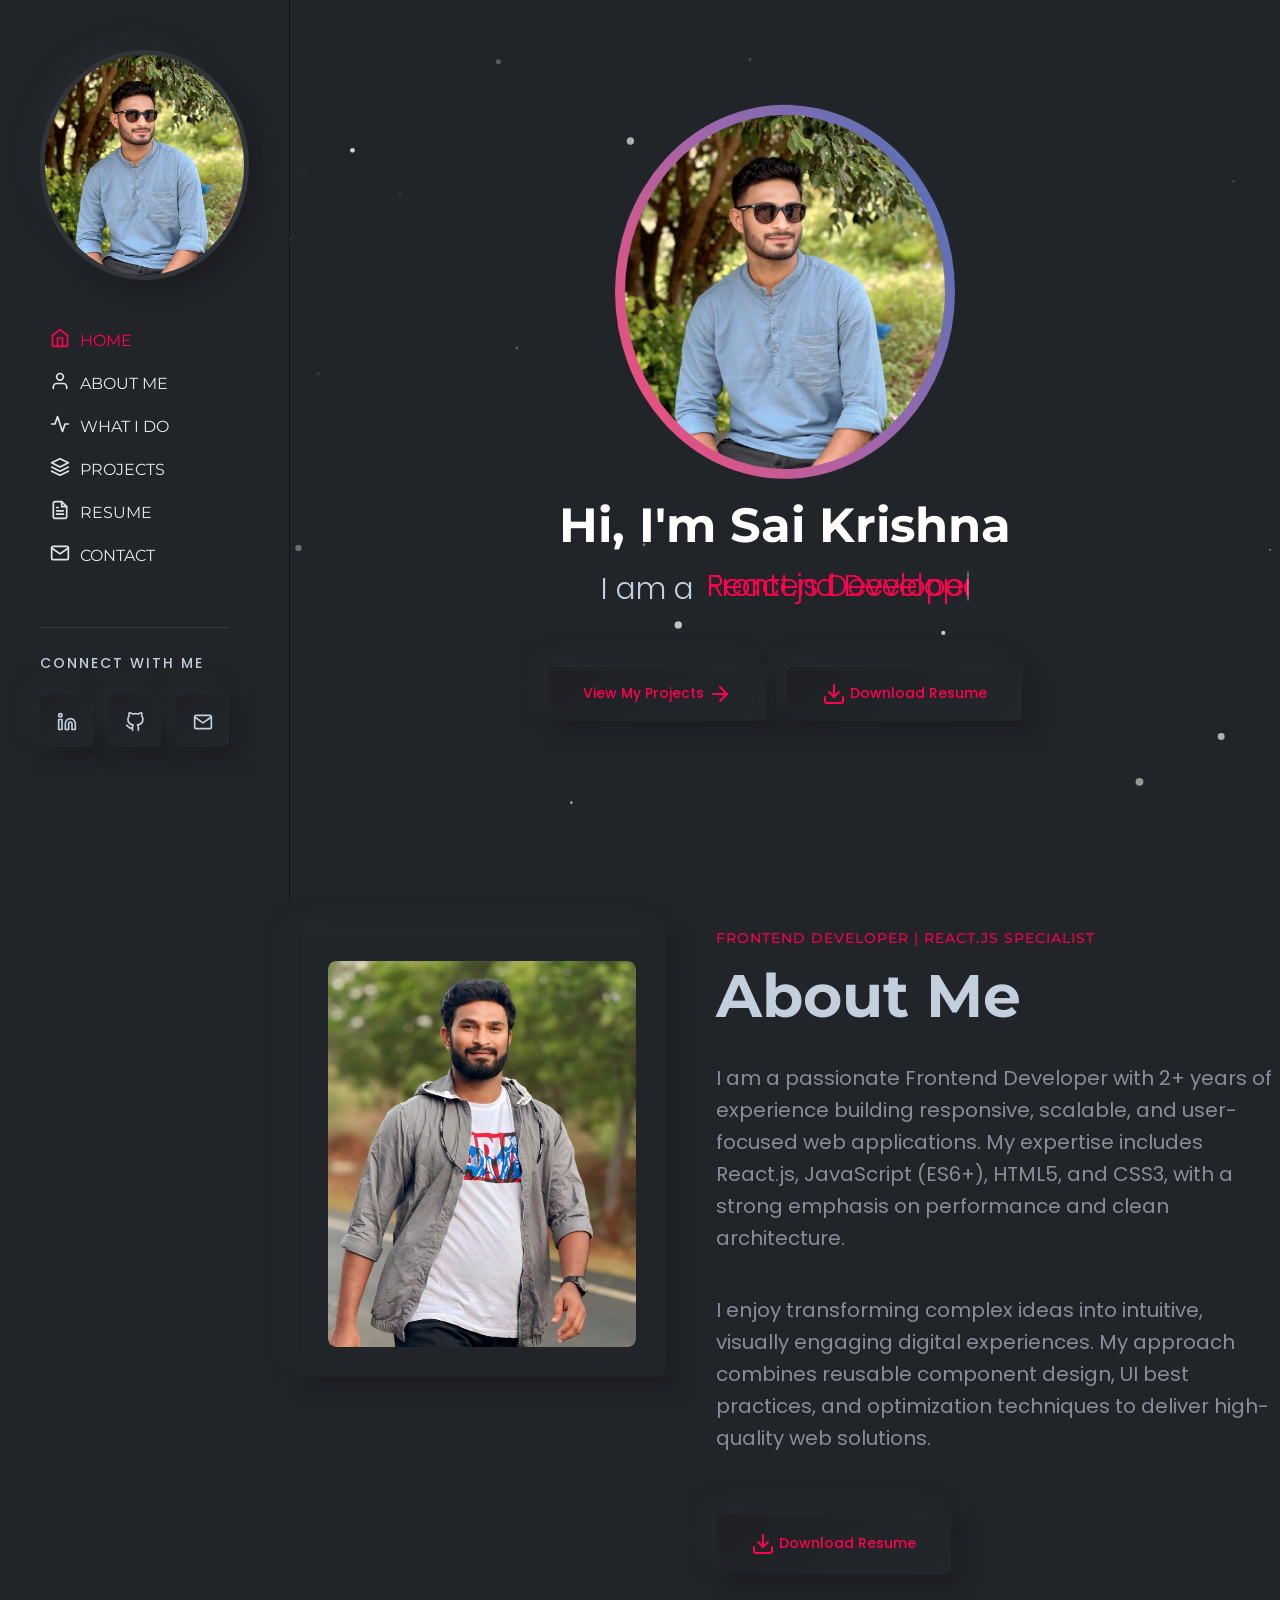
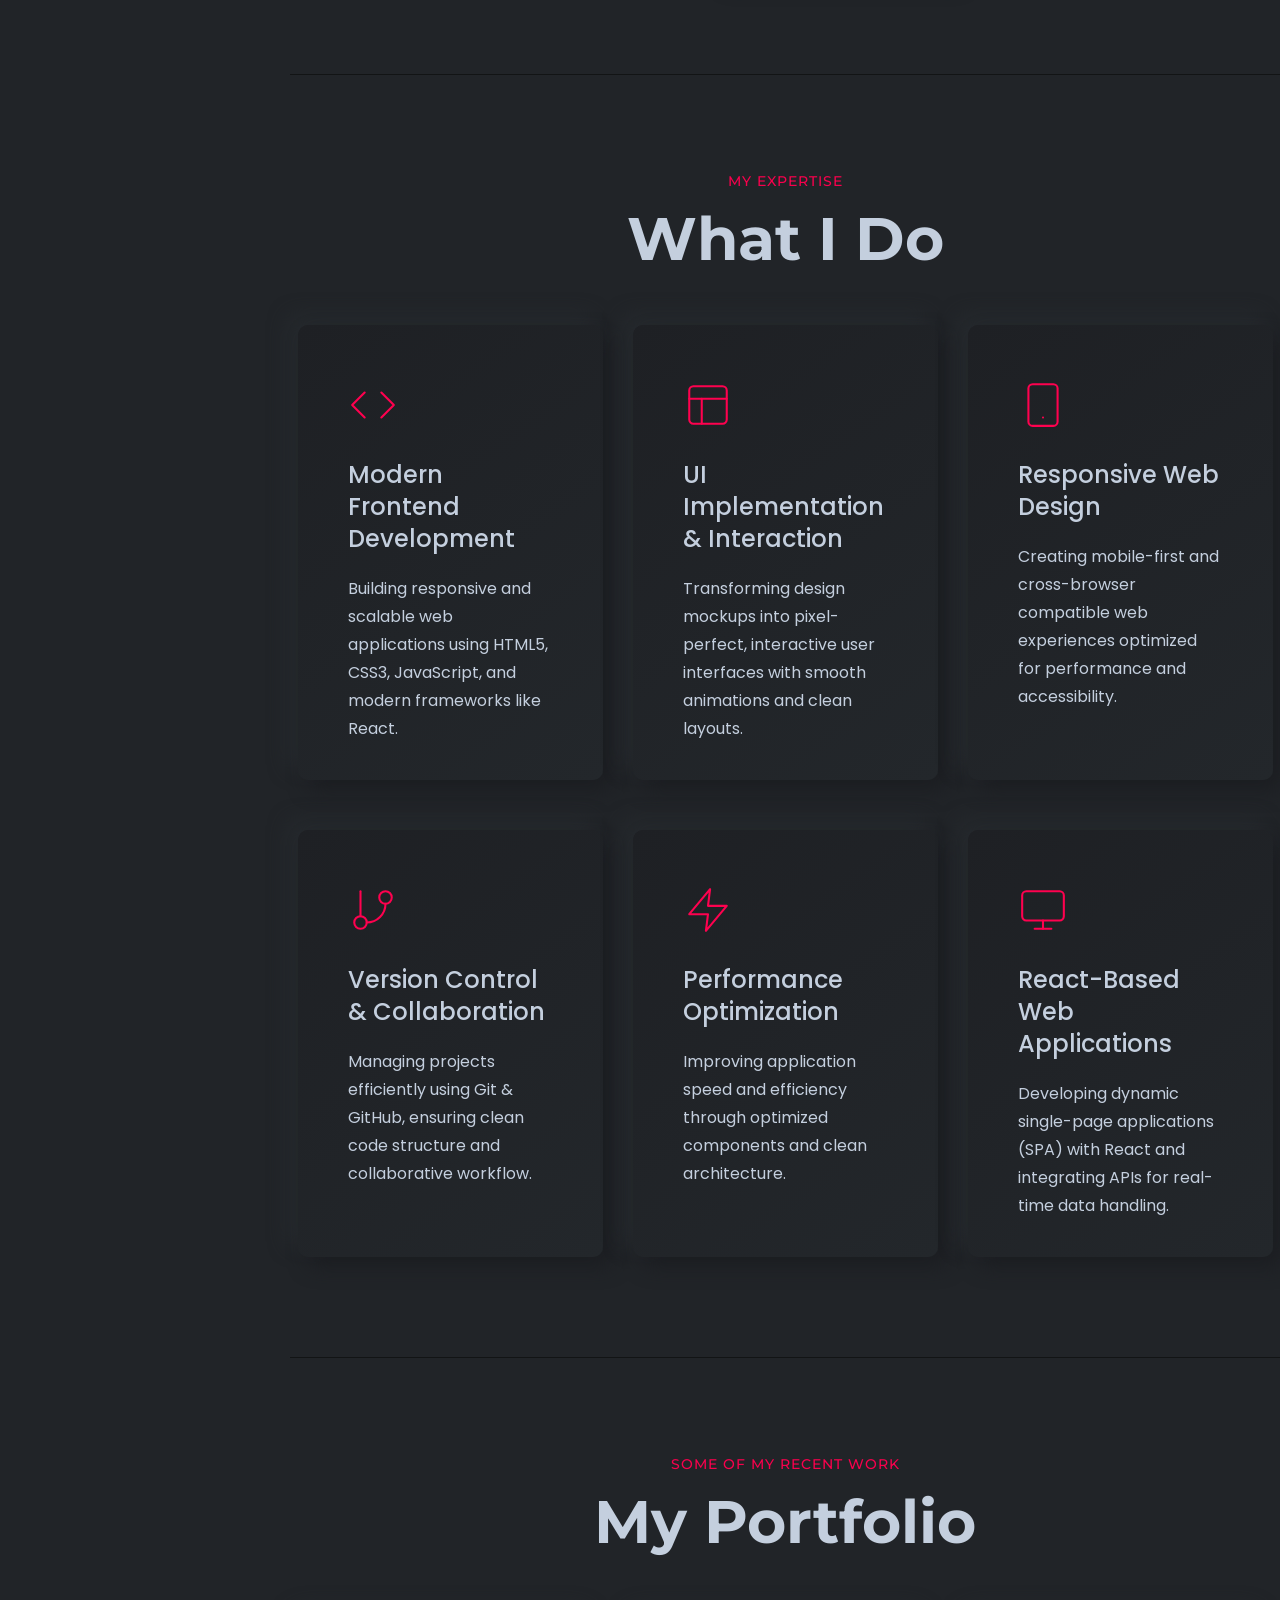
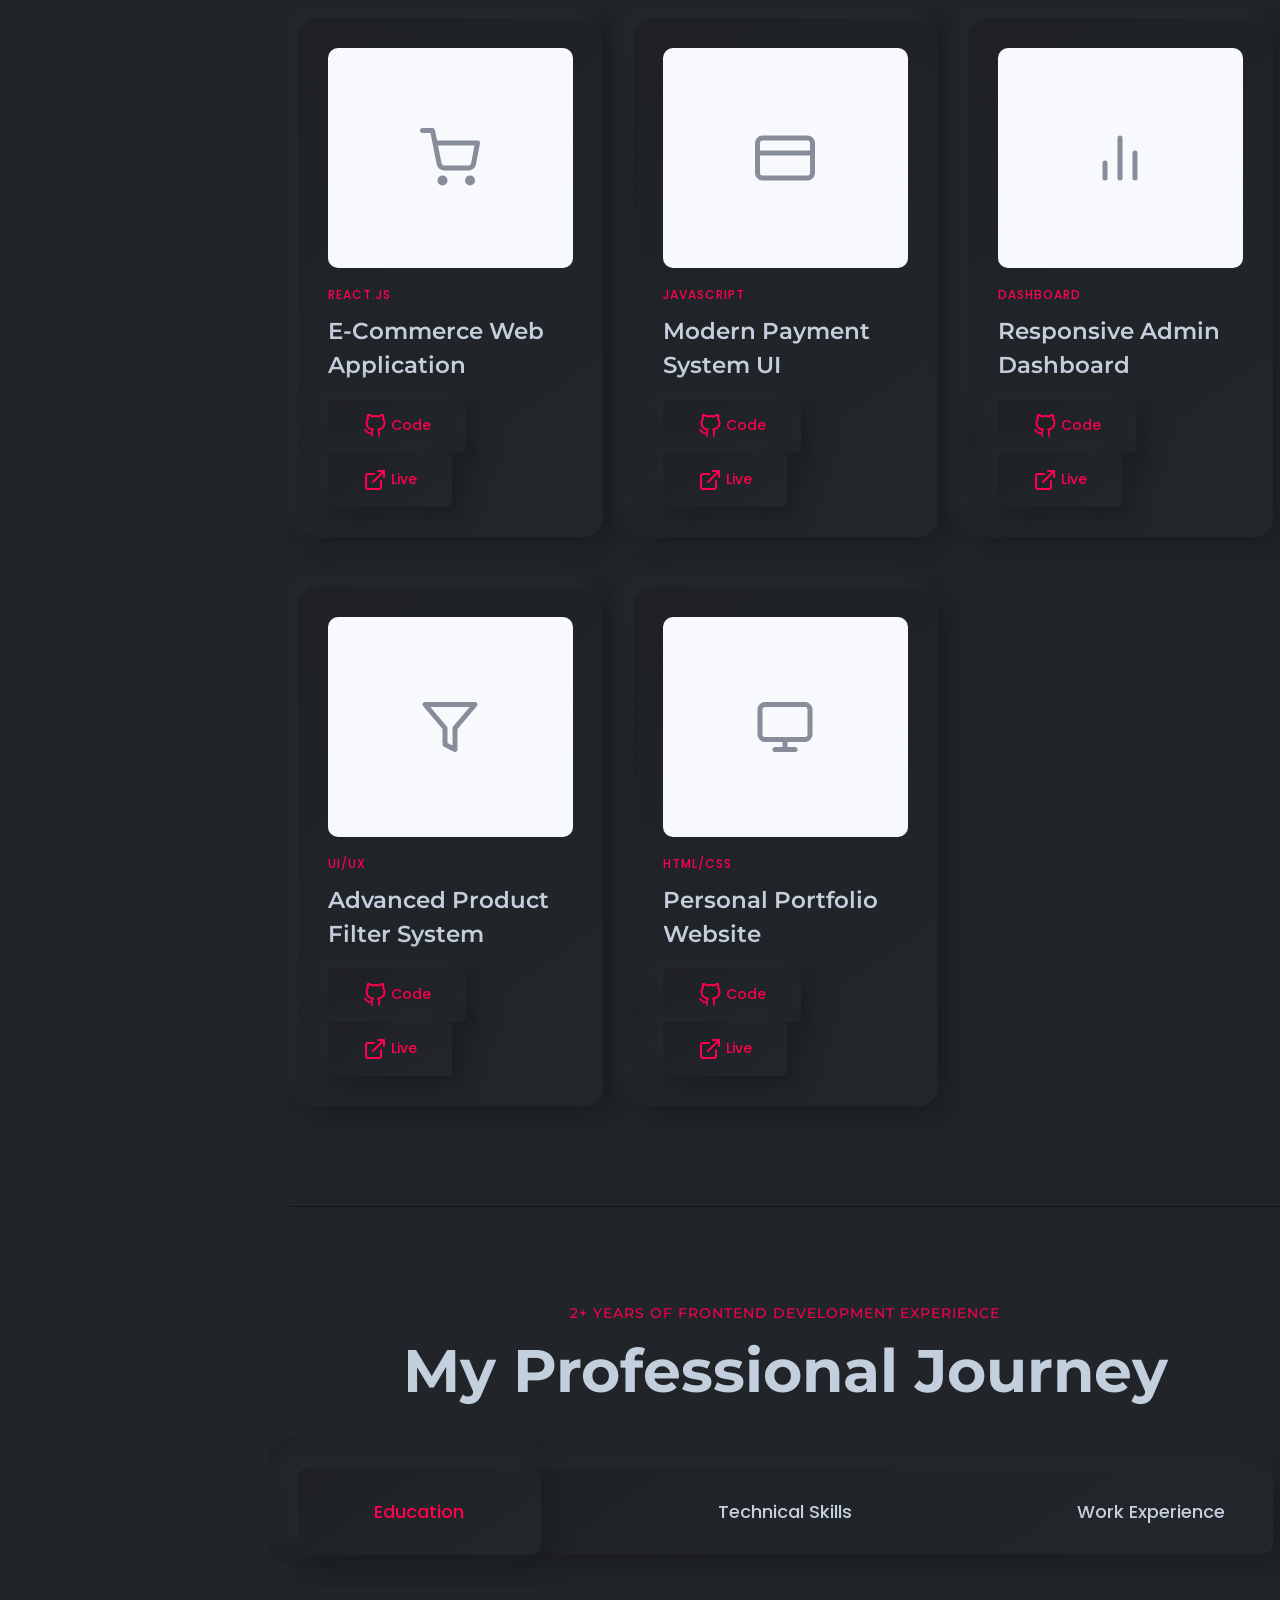
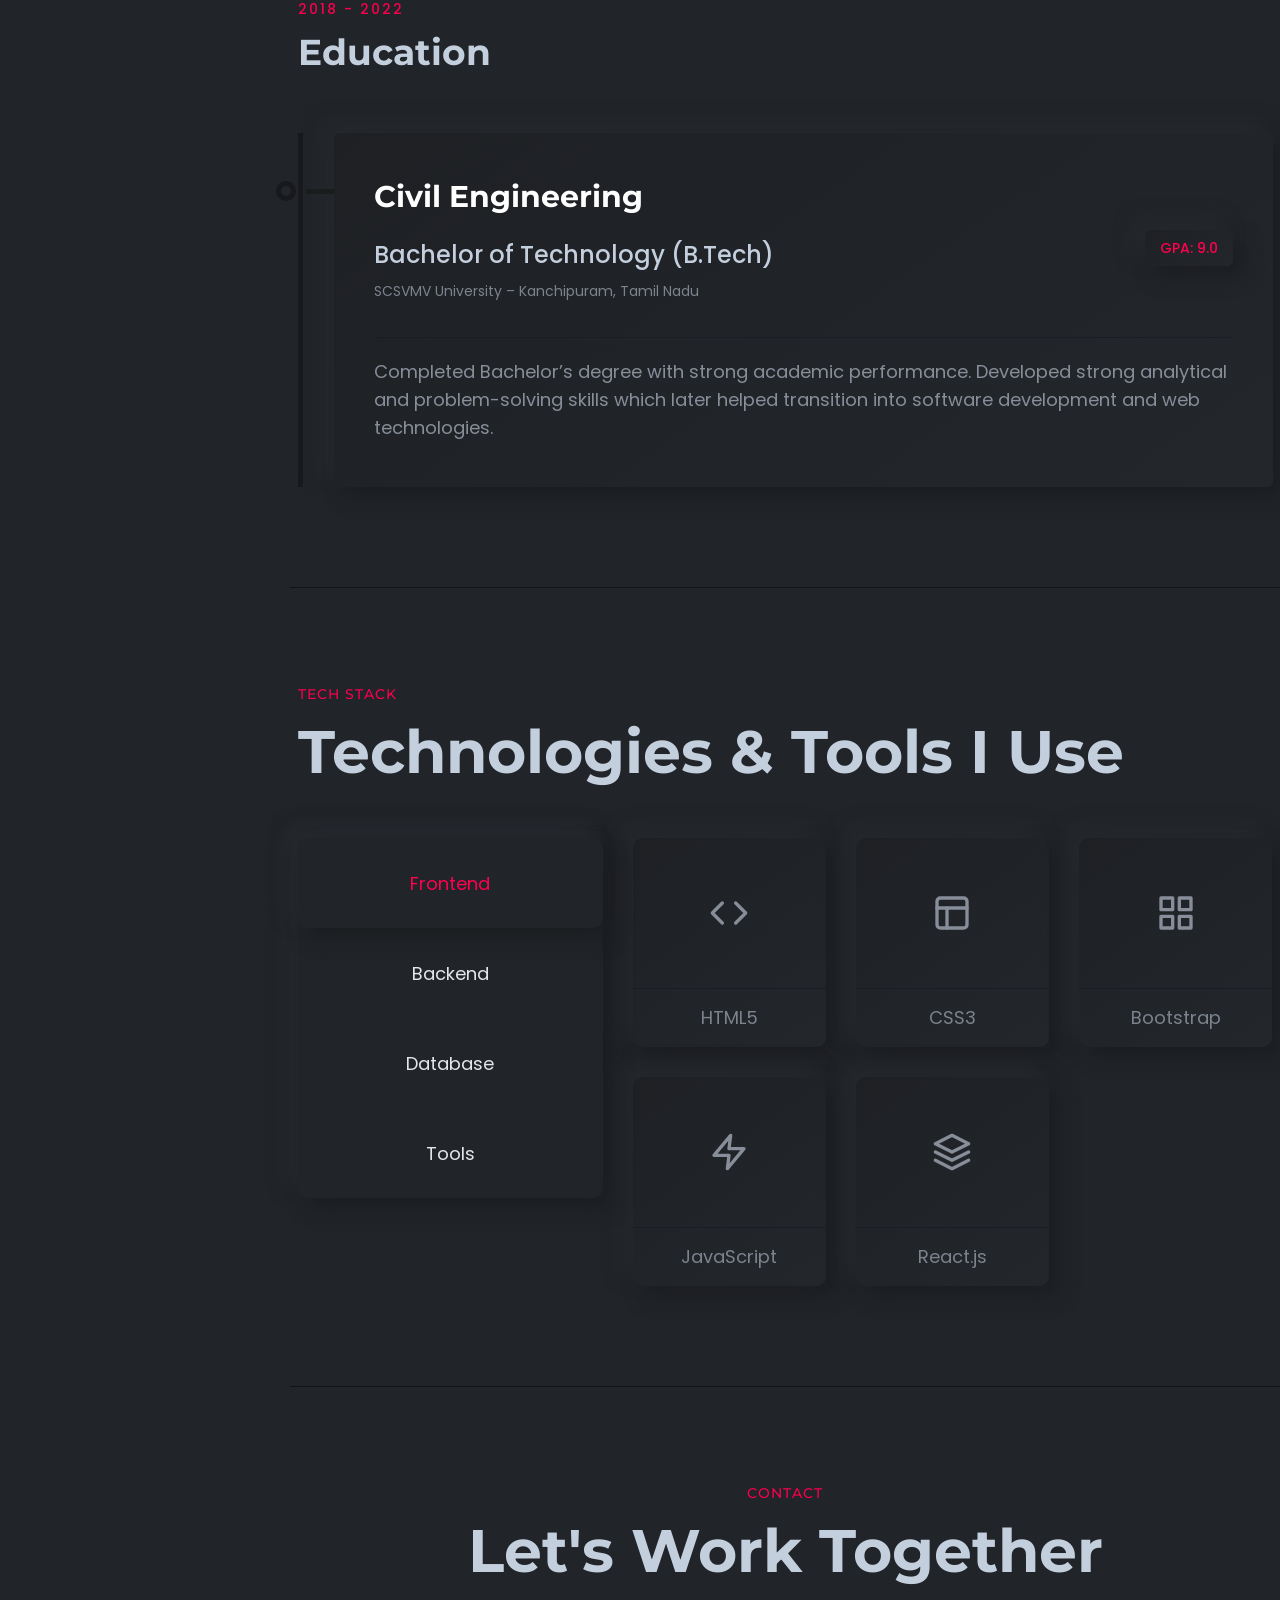
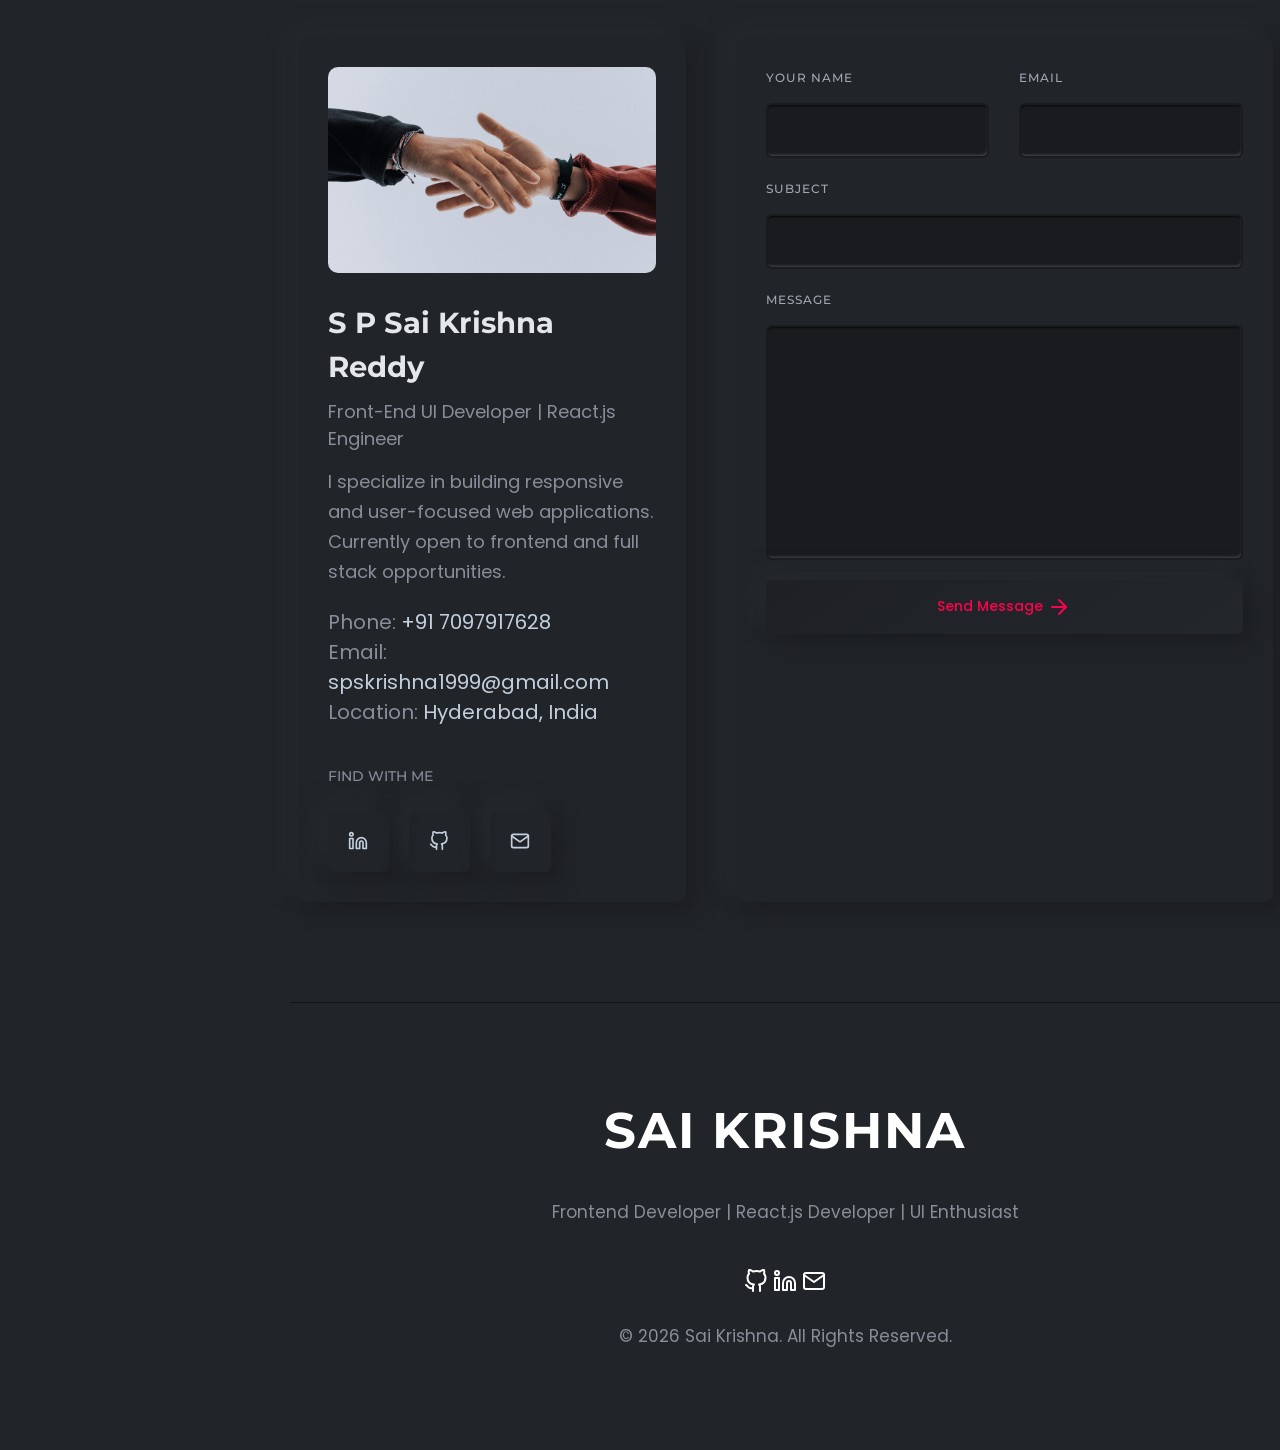
==== Index.html @ 317ef09f "Portfolio final version" ====
<!doctype html>
<html lang="en">
  <head>
    <meta charset="utf-8" />
    <meta http-equiv="x-ua-compatible" content="ie=edge" />
    <title>
      Sai Krishna Reddy | Frontend Developer | React Developer Portfolio
    </title>
    <meta name="robots" content="noindex, follow" />
    <meta name="description" content="" />
    <meta
      name="viewport"
      content="width=device-width, initial-scale=1, shrink-to-fit=no"
    />
    <!-- Favicon -->
    <link
      rel="shortcut icon"
      type="image/x-icon"
      href="assets/images/favicon.ico"
    />
    <!-- CSS 
    ============================================ -->
    <link rel="stylesheet" href="assets/css/vendor/bootstrap.min.css" />
    <link rel="stylesheet" href="assets/css/vendor/slick.css" />
    <link rel="stylesheet" href="assets/css/vendor/slick-theme.css" />
    <link rel="stylesheet" href="assets/css/vendor/aos.css" />
    <link rel="stylesheet" href="assets/css/plugins/feature.css" />
    <!-- Style css -->
    <link rel="stylesheet" href="assets/css/style.css" />
  </head>

  <body
    class="template-color-1 home-sticky spybody"
    data-spy="scroll"
    data-target=".navbar-example2"
    data-offset="150"
  >
    <!-- start Header area -->
    <div class="d-none d-xl-block">


<header
  class="rn-header-area d-flex align-items-start flex-column left-header-style"
>
  <!-- Logo -->
  <div class="logo-area">
    <a href="#home">
      <img src="assets/images/Sai_Side.jpeg" alt="Sai Krishna - Frontend Developer" />
    </a>
  </div>

  <!-- Navigation -->
  <nav id="sideNavs" class="mainmenu-nav navbar-example2 onepagenav">
    <ul class="primary-menu nav nav-pills">

      <li class="nav-item current">
        <a class="nav-link smoth-animation-two" href="#home">
          <i data-feather="home"></i> Home
        </a>
      </li>

      <li class="nav-item">
        <a class="nav-link smoth-animation-two" href="#about">
          <i data-feather="user"></i> About Me
        </a>
      </li>

      <li class="nav-item">
        <a class="nav-link smoth-animation-two" href="#features">
          <i data-feather="activity"></i> What I Do
        </a>
      </li>

      <li class="nav-item">
        <a class="nav-link smoth-animation-two" href="#portfolio">
          <i data-feather="layers"></i> Projects
        </a>
      </li>

      <li class="nav-item">
        <a class="nav-link smoth-animation-two" href="#resume">
          <i data-feather="file-text"></i> Resume
        </a>
      </li>

      <li class="nav-item">
        <a class="nav-link smoth-animation-two" href="#contact">
          <i data-feather="mail"></i> Contact
        </a>
      </li>

    </ul>
  </nav>

  <!-- Social Links -->
  <div class="footer">
    <div class="social-share-style-1 mt--40">
      <span class="title">Connect With Me</span>

      <ul class="social-share d-flex liststyle">

        <li class="linkedin">
          <a href="https://www.linkedin.com/in/s-p-sai-krishna-reddy-47310b245/" 
             target="_blank" rel="noopener noreferrer">
            <i data-feather="linkedin"></i>
          </a>
        </li>

        <li class="github">
          <a href="https://github.com/spskrishna1999" 
             target="_blank" rel="noopener noreferrer">
            <i data-feather="github"></i>
          </a>
        </li>

        <li class="email">
          <a href="mailto:spskrishna1999@gmail.com">
            <i data-feather="mail"></i>
          </a>
        </li>

      </ul>
    </div>
  </div>
</header>


    </div>

    <!-- Header Mobile Bar  -->
    <div class="header-style-2 d-block d-xl-none">
      <div class="row align-items-center">
        <div class="col-6">
          <div class="logo">
            <a href="index.html">
              <img src="assets/images/Sai_Side.jpeg" alt="Logo" />
            </a>
          </div>
        </div>
        <div class="col-6">
          <div class="header-right text-end">
            <div class="hamberger-menu">
              <i id="menuBtn" class="feather-menu humberger-menu"></i>
            </div>
          </div>
        </div>
      </div>
    </div>


    <!-- Start Popup Mobile Menu  -->
<div class="popup-mobile-menu">
  <div class="inner">

    <div class="menu-top">
      <div class="menu-header">

        <!-- Logo -->
        <a class="logo" href="#home">
          <img
            src="assets/images/Sai_Side.jpeg"
            alt="Sai Krishna - Frontend Developer"
          />
        </a>

        <div class="close-button">
          <button class="close-menu-activation close">
            <i data-feather="x"></i>
          </button>
        </div>

      </div>

      <!-- Short Intro -->
      <p class="description">
        Frontend Developer specializing in building responsive and modern web
        applications using React.js & JavaScript.
      </p>
    </div>

    <div class="content">

      <!-- Mobile Navigation -->
      <ul class="primary-menu nav nav-pills">

        <li class="nav-item">
          <a class="nav-link smoth-animation-two" href="#home">
            <i data-feather="home"></i> Home
          </a>
        </li>

        <li class="nav-item">
          <a class="nav-link smoth-animation-two" href="#about">
            <i data-feather="user"></i> About Me
          </a>
        </li>

        <li class="nav-item">
          <a class="nav-link smoth-animation-two" href="#features">
            <i data-feather="activity"></i> What I Do
          </a>
        </li>

        <li class="nav-item">
          <a class="nav-link smoth-animation-two" href="#portfolio">
            <i data-feather="layers"></i> Projects
          </a>
        </li>

        <li class="nav-item">
          <a class="nav-link smoth-animation-two" href="#resume">
            <i data-feather="file-text"></i> Resume
          </a>
        </li>

        <li class="nav-item">
          <a class="nav-link smoth-animation-two" href="#contact">
            <i data-feather="mail"></i> Contact
          </a>
        </li>

      </ul>

      <!-- Social Links -->
      <div class="social-share-style-1 mt--40">
        <span class="title">Connect With Me</span>

        <ul class="social-share d-flex liststyle">

          <li class="linkedin">
            <a href="https://www.linkedin.com/in/s-p-sai-krishna-reddy-47310b245/"
               target="_blank" rel="noopener noreferrer">
              <i data-feather="linkedin"></i>
            </a>
          </li>

          <li class="github">
            <a href="https://github.com/spskrishna1999"
               target="_blank" rel="noopener noreferrer">
              <i data-feather="github"></i>
            </a>
          </li>

          <li class="email">
            <a href="mailto:spskrishna1999@gmail.com">
              <i data-feather="mail"></i>
            </a>
          </li>

        </ul>
      </div>

    </div>
  </div>
</div>

    <main class="page-wrapper-two">


      <!-- start slider area -->
   <section
  id="home"
  class="slider-style-5 rn-section-gap pb--110 align-items-center with-particles"
>
  <div id="particles-js"></div>

  <div class="container">
    <div class="row">
      <div class="col-lg-12">
        <div class="banner-inner">

          <!-- Profile Image -->
          <div class="thumbnail gradient-border gradient-animation">
            <img
              id="border"
              src="assets/images/Sai_Side.jpeg"
              alt="Sai Krishna - Frontend Developer"
            />
          </div>

          <!-- Name -->
          <h1>
            Hi, I'm <span class="theme-gradient">Sai Krishna</span>
          </h1>

          <!-- Rotating Text -->
          <span class="cd-headline clip is-full-width">
            <span>I am a </span>
            <span class="cd-words-wrapper">
              <b class="is-visible">Frontend Developer.</b>
              <b>React.js Developer.</b>
              <b>UI Enthusiast.</b>
              <b>JavaScript Specialist.</b>
            </span>
          </span>

          <!-- Buttons -->
          <div class="button-area mt--30">

            <a class="rn-btn mr--15" href="#portfolio">
              <span>View My Projects</span>
              <i data-feather="arrow-right"></i>
            </a>

            <a class="rn-btn mt--20"
             href="assets/SaiKrishna_Resume.pdf"
             download="Sai_Krishna_Frontend_Developer_Resume.pdf">

            <i data-feather="download"></i>
            <span>Download Resume</span>

          </a>

          </div>

        </div>
      </div>
    </div>
  </div>
</section>

    <!-- Start About Area -->
<div id="about" class="rn-about-area rn-section-gap">
  <div class="container">
    <div class="row">

      <!-- Left Image -->
      <div class="col-lg-5">
        <div
          data-aos="fade-up"
          data-aos-duration="1000"
          data-aos-delay="100"
          data-aos-once="true"
          class="image-area"
        >
          <div class="thumbnail">
            <img
              src="assets/images/Sai_about.jpeg"
              alt="Sai Krishna - Frontend Developer"
            />
          </div>
        </div>
      </div>

      <!-- Right Content -->
      <div
        data-aos="fade-up"
        data-aos-duration="1000"
        data-aos-delay="100"
        data-aos-once="true"
        class="col-lg-7 mt_sm--30"
      >
        <div class="content">

          <div class="section-title text-left">
            <span class="subtitle">
              Frontend Developer | React.js Specialist
            </span>
            <h2 class="title">About Me</h2>
          </div>

          <p class="description mt-5">
            I am a passionate Frontend Developer with 2+ years of experience
            building responsive, scalable, and user-focused web applications.
            My expertise includes React.js, JavaScript (ES6+), HTML5, and CSS3,
            with a strong emphasis on performance and clean architecture.
          </p>

          <p class="description">
            I enjoy transforming complex ideas into intuitive, visually engaging
            digital experiences. My approach combines reusable component design,
            UI best practices, and optimization techniques to deliver high-quality
            web solutions.
          </p>

          <a class="rn-btn mt--20"
             href="assets/SaiKrishna_Resume.pdf"
             download="Sai_Krishna_Frontend_Developer_Resume.pdf">

            <i data-feather="download"></i>
            <span>Download Resume</span>

          </a>

        </div>
      </div>

    </div>
  </div>
</div>
 

      <!-- Start features Area -->
      <div
        class="rn-service-area rn-section-gap section-separator"
        id="features"
      >
        <div class="container">
          <div class="row">
            <div class="col-lg-12">
              <div class="section-title text-center">
                <span class="subtitle">My Expertise</span>
                <h2 class="title">What I Do</h2>
              </div>
            </div>
          </div>

          <div class="row row--25 mt_md--10 mt_sm--10">
            <!-- Service 1 -->
            <div class="col-lg-6 col-xl-4 col-md-6 col-sm-12 col-12 mt--50">
              <div class="rn-service">
                <div class="inner">
                  <div class="icon">
                    <i data-feather="code"></i>
                  </div>
                  <div class="content">
                  <h4 class="title">Modern Frontend Development</h4>
                    <p class="description">
                      Building responsive and scalable web applications using
                      HTML5, CSS3, JavaScript, and modern frameworks like React.
                    </p>
                  </div>
                </div>
              </div>
            </div>

            <!-- Service 2 -->
            <div class="col-lg-6 col-xl-4 col-md-6 col-sm-12 col-12 mt--50">
              <div class="rn-service">
                <div class="inner">
                  <div class="icon">
                    <i data-feather="layout"></i>
                  </div>
                  <div class="content">
                    <h4 class="title">UI Implementation & Interaction</h4>

                    <p class="description">
                      Transforming design mockups into pixel-perfect,
                      interactive user interfaces with smooth animations and
                      clean layouts.
                    </p>
                  </div>
                </div>
              </div>
            </div>

            <!-- Service 3 -->
            <div class="col-lg-6 col-xl-4 col-md-6 col-sm-12 col-12 mt--50">
              <div class="rn-service">
                <div class="inner">
                  <div class="icon">
                    <i data-feather="smartphone"></i>
                  </div>
                  <div class="content">
                    <h4 class="title">Responsive Web Design</h4>
                    <p class="description">
                      Creating mobile-first and cross-browser compatible web
                      experiences optimized for performance and accessibility.
                    </p>
                  </div>
                </div>
              </div>
            </div>

            <!-- Service 4 -->
            <div class="col-lg-6 col-xl-4 col-md-6 col-sm-12 col-12 mt--50">
              <div class="rn-service">
                <div class="inner">
                  <div class="icon">
                    <i data-feather="git-branch"></i>
                  </div>
                  <div class="content">
                    <h4 class="title">Version Control & Collaboration</h4>
                    <p class="description">
                      Managing projects efficiently using Git & GitHub, ensuring
                      clean code structure and collaborative workflow.
                    </p>
                  </div>
                </div>
              </div>
            </div>

            <!-- Service 5 -->
            <div class="col-lg-6 col-xl-4 col-md-6 col-sm-12 col-12 mt--50">
              <div class="rn-service">
                <div class="inner">
                  <div class="icon">
                    <i data-feather="zap"></i>
                  </div>
                  <div class="content">
                    <h4 class="title">Performance Optimization</h4>
                    <p class="description">
                      Improving application speed and efficiency through
                      optimized components and clean architecture.
                    </p>
                  </div>
                </div>
              </div>
            </div>

            <!-- Service 6 -->
            <div class="col-lg-6 col-xl-4 col-md-6 col-sm-12 col-12 mt--50">
              <div class="rn-service">
                <div class="inner">
                  <div class="icon">
                    <i data-feather="monitor"></i>
                  </div>
                  <div class="content">
                  <h4 class="title">React-Based Web Applications</h4>
                    <p class="description">
                      Developing dynamic single-page applications (SPA) with
                      React and integrating APIs for real-time data handling.
                    </p>
                  </div>
                </div>
              </div>
            </div>
          </div>
        </div>
      </div>

      <!-- Start Portfolio Area -->
      <div
        class="rn-portfolio-area rn-section-gap section-separator"
        id="portfolio"
      >
        <div class="container">
          <div class="row">
            <div class="col-lg-12">
              <div class="section-title text-center">
                <span class="subtitle">Some of My Recent Work</span>
                <h2 class="title">My Portfolio</h2>
              </div>
            </div>
          </div>

          <div class="row row--25 mt--10 mt_md--10 mt_sm--10">
            <!-- Project 1 -->
            <div class="col-lg-6 col-xl-4 col-md-6 col-12 mt--50">
              <div class="rn-portfolio">
                <div class="inner">
                  <div
                    class="thumbnail text-center d-flex align-items-center justify-content-center"
                    style="
                      height: 220px;
                      background: #f8f9fc;
                      border-radius: 10px;
                    "
                  >
                    <i
                      data-feather="shopping-cart"
                      style="width: 60px; height: 60px"
                    ></i>
                  </div>

                  <div class="content">
                    <div class="category-info">
                      <div class="category-list">
                        <a href="#">React.js</a>
                      </div>
                    </div>

                    <h4 class="title">
                      <a href="#">
                        E-Commerce Web Application
                        <i class="feather-arrow-up-right"></i>
                      </a>
                    </h4>

                     <!-- Buttons -->
        <div class="mt--15">

          <a href="https://github.com/yourusername/ecommerce"
             target="_blank"
             class="rn-btn btn-sm">
            <i data-feather="github"></i> Code
          </a>

          <a href="https://yourliveurl.com"
             target="_blank"
             class="rn-btn btn-sm">
            <i data-feather="external-link"></i> Live
          </a>

        </div>

                  </div>
                </div>
              </div>
            </div>

            <!-- Project 2 -->
            <div class="col-lg-6 col-xl-4 col-md-6 col-12 mt--50">
              <div class="rn-portfolio">
                <div class="inner">
                  <div
                    class="thumbnail text-center d-flex align-items-center justify-content-center"
                    style="
                      height: 220px;
                      background: #f8f9fc;
                      border-radius: 10px;
                    "
                  >
                    <i
                      data-feather="credit-card"
                      style="width: 60px; height: 60px"
                    ></i>
                  </div>
                  <div class="content">
                    <div class="category-info">
                      <div class="category-list">
                        <a href="#">JavaScript</a>
                      </div>
                    </div>
                    <h4 class="title">
                      <a href="#" target="_blank">
                        Modern Payment System UI
                        <i class="feather-arrow-up-right"></i>
                      </a>
                    </h4>
                      <!-- Buttons -->
        <div class="mt--15">

          <a href="https://github.com/yourusername/ecommerce"
             target="_blank"
             class="rn-btn btn-sm">
            <i data-feather="github"></i> Code
          </a>

          <a href="https://yourliveurl.com"
             target="_blank"
             class="rn-btn btn-sm">
            <i data-feather="external-link"></i> Live
          </a>

        </div>
                  </div>
                </div>
              </div>
            </div>

            <!-- Project 3 -->
            <div class="col-lg-6 col-xl-4 col-md-6 col-12 mt--50">
              <div class="rn-portfolio">
                <div class="inner">
                  <div
                    class="thumbnail text-center d-flex align-items-center justify-content-center"
                    style="
                      height: 220px;
                      background: #f8f9fc;
                      border-radius: 10px;
                    "
                  >
                    <i
                      data-feather="bar-chart-2"
                      style="width: 60px; height: 60px"
                    ></i>
                  </div>
                  <div class="content">
                    <div class="category-info">
                      <div class="category-list">
                        <a href="#">Dashboard</a>
                      </div>
                    </div>
                    <h4 class="title">
                      <a href="#" target="_blank">
                        Responsive Admin Dashboard
                        <i class="feather-arrow-up-right"></i>
                      </a>
                    </h4>
                      <!-- Buttons -->
        <div class="mt--15">

          <a href="https://github.com/yourusername/ecommerce"
             target="_blank"
             class="rn-btn btn-sm">
            <i data-feather="github"></i> Code
          </a>

          <a href="https://yourliveurl.com"
             target="_blank"
             class="rn-btn btn-sm">
            <i data-feather="external-link"></i> Live
          </a>

        </div>
                  </div>
                </div>
              </div>
            </div>

            <!-- Project 4 -->
            <div class="col-lg-6 col-xl-4 col-md-6 col-12 mt--50">
              <div class="rn-portfolio">
                <div class="inner">
                  <div
                    class="thumbnail text-center d-flex align-items-center justify-content-center"
                    style="
                      height: 220px;
                      background: #f8f9fc;
                      border-radius: 10px;
                    "
                  >
                    <i
                      data-feather="filter"
                      style="width: 60px; height: 60px"
                    ></i>
                  </div>
                  <div class="content">
                    <div class="category-info">
                      <div class="category-list">
                        <a href="#">UI/UX</a>
                      </div>
                    </div>
                    <h4 class="title">
                      <a href="#" target="_blank">
                        Advanced Product Filter System
                        <i class="feather-arrow-up-right"></i>
                      </a>
                    </h4>
                      <!-- Buttons -->
        <div class="mt--15">

          <a href="https://github.com/yourusername/ecommerce"
             target="_blank"
             class="rn-btn btn-sm">
            <i data-feather="github"></i> Code
          </a>

          <a href="https://yourliveurl.com"
             target="_blank"
             class="rn-btn btn-sm">
            <i data-feather="external-link"></i> Live
          </a>

        </div>
                  </div>
                </div>
              </div>
            </div>

            <!-- Project 5 -->
            <div class="col-lg-6 col-xl-4 col-md-6 col-12 mt--50">
              <div class="rn-portfolio">
                <div class="inner">
                  <div
                    class="thumbnail text-center d-flex align-items-center justify-content-center"
                    style="
                      height: 220px;
                      background: #f8f9fc;
                      border-radius: 10px;
                    "
                  >
                    <i
                      data-feather="monitor"
                      style="width: 60px; height: 60px"
                    ></i>
                  </div>
                  <div class="content">
                    <div class="category-info">
                      <div class="category-list">
                        <a href="#">HTML/CSS</a>
                      </div>
                    </div>
                    <h4 class="title">
                      <a href="#" target="_blank">
                        Personal Portfolio Website
                        <i class="feather-arrow-up-right"></i>
                      </a>
                    </h4>
                      <!-- Buttons -->
        <div class="mt--15">

          <a href="https://github.com/yourusername/ecommerce"
             target="_blank"
             class="rn-btn btn-sm">
            <i data-feather="github"></i> Code
          </a>

          <a href="https://yourliveurl.com"
             target="_blank"
             class="rn-btn btn-sm">
            <i data-feather="external-link"></i> Live
          </a>

        </div>
                  </div>
                </div>
              </div>
            </div>
          </div>
        </div>
      </div>

      <!-- Start Resume Area -->
      <div class="rn-resume-area rn-section-gap section-separator" id="resume">
        <div class="container">
          <div class="row">
            <div class="col-lg-12">
              <div class="section-title text-center">
                <span class="subtitle"
                  >2+ Years of Frontend Development Experience</span
                >
                <h2 class="title">My Professional Journey</h2>
              </div>
            </div>
          </div>
          <div class="row mt--45">
            <div class="col-lg-12">
              <ul class="rn-nav-list nav nav-tabs" id="myTabs" role="tablist">
                <li class="nav-item">
                  <a
                    class="nav-link active"
                    id="education-tab"
                    data-bs-toggle="tab"
                    href="#education"
                    role="tab"
                  >
                    Education
                  </a>
                </li>

                <li class="nav-item">
                  <a
                    class="nav-link"
                    id="skills-tab"
                    data-bs-toggle="tab"
                    href="#skills"
                    role="tab"
                  >
                    Technical Skills
                  </a>
                </li>

                <li class="nav-item">
                  <a
                    class="nav-link"
                    id="experience-tab"
                    data-bs-toggle="tab"
                    href="#experience"
                    role="tab"
                  >
                    Work Experience
                  </a>
                </li>
              </ul>

              <!-- Start Tab Content Wrapper  -->
              <div class="rn-nav-content tab-content" id="myTabContents">
                <!-- Start Single Tab  -->
                <div
                  class="tab-pane show active fade single-tab-area"
                  id="education"
                  role="tabpanel"
                >
                  <div class="personal-experience-inner mt--40">
                    <div class="row">
                      <div class="col-lg-12 col-md-12 col-12">
                        <div class="content">
                          <span class="subtitle">2018 - 2022</span>
                          <h4 class="maintitle">Education</h4>

                          <div class="experience-list">
                            <div class="resume-single-list">
                              <div class="inner">
                                <div class="heading">
                                  <div class="title">
                                    <h5>Civil Engineering</h5>
                                    <h4>Bachelor of Technology (B.Tech)</h4>
                                    <span>SCSVMV University – Kanchipuram, Tamil Nadu</span>
                                    
                                  </div>
                                  <div class="date-of-time">
                                    <span>GPA: 9.0</span>
                                  </div>
                                </div>
                                <p class="description">
  Completed Bachelor’s degree with strong academic performance.
  Developed strong analytical and problem-solving skills which
  later helped transition into software development and web technologies.
</p>
                              </div>
                            </div>
                          </div>
                        </div>
                      </div>
                    </div>
                  </div>
                </div>

                <!-- Start Single Tab  -->
                <div class="tab-pane fade" id="skills" role="tabpanel">
                  <div class="personal-experience-inner mt--40">
                  <div class="row">

  <!-- Left Column -->
  <div class="col-lg-6 col-md-12 col-12">
    <div class="progress-wrapper">
      <div class="content">
        <span class="subtitle">My Technical Level</span>
        <h4 class="maintitle">Frontend Skills</h4>

        <!-- HTML -->
        <div class="progress-charts">
          <div class="d-flex justify-content-between align-items-center">
            <h6 class="heading">
              <i data-feather="code" class="skill-icon"></i> HTML5
            </h6>
            <span>95%</span>
          </div>
          <div class="progress">
            <div class="progress-bar" style="width: 95%"></div>
          </div>
        </div>

        <!-- CSS -->
        <div class="progress-charts">
          <div class="d-flex justify-content-between align-items-center">
            <h6 class="heading">
              <i data-feather="layout" class="skill-icon"></i> CSS3
            </h6>
            <span>90%</span>
          </div>
          <div class="progress">
            <div class="progress-bar" style="width: 90%"></div>
          </div>
        </div>

        <!-- JS -->
        <div class="progress-charts">
          <div class="d-flex justify-content-between align-items-center">
            <h6 class="heading">
              <i data-feather="zap" class="skill-icon"></i> JavaScript (ES6+)
            </h6>
            <span>88%</span>
          </div>
          <div class="progress">
            <div class="progress-bar" style="width: 88%"></div>
          </div>
        </div>

      </div>
    </div>
  </div>

  <!-- Right Column -->
  <div class="col-lg-6 col-md-12 col-12 mt_md--40 mt_sm--40">
    <div class="progress-wrapper">
      <div class="content">
        <span class="subtitle opacity-0">Hidden</span>
        <h4 class="maintitle">Tools & Frameworks</h4>

        <!-- React -->
        <div class="progress-charts">
          <div class="d-flex justify-content-between align-items-center">
            <h6 class="heading">
              <i data-feather="layers" class="skill-icon"></i> React.js
            </h6>
            <span>85%</span>
          </div>
          <div class="progress">
            <div class="progress-bar" style="width: 85%"></div>
          </div>
        </div>

        <!-- Git -->
        <div class="progress-charts">
          <div class="d-flex justify-content-between align-items-center">
            <h6 class="heading">
              <i data-feather="git-branch" class="skill-icon"></i> Git & GitHub
            </h6>
            <span>80%</span>
          </div>
          <div class="progress">
            <div class="progress-bar" style="width: 80%"></div>
          </div>
        </div>

        <!-- Responsive -->
        <div class="progress-charts">
          <div class="d-flex justify-content-between align-items-center">
            <h6 class="heading">
              <i data-feather="smartphone" class="skill-icon"></i> Responsive Design
            </h6>
            <span>90%</span>
          </div>
          <div class="progress">
            <div class="progress-bar" style="width: 90%"></div>
          </div>
        </div>

        <div class="progress-charts">
  <div class="d-flex justify-content-between align-items-center">
    <h6 class="heading">
      <i data-feather="database" class="skill-icon"></i> REST API Integration
    </h6>
    <span>85%</span>
  </div>
  <div class="progress">
    <div class="progress-bar" style="width: 85%"></div>
  </div>
</div>

      </div>
    </div>
  </div>

</div>
                  </div>
                </div>

               <div class="tab-pane fade" id="experience" role="tabpanel">
  <div class="personal-experience-inner mt--40">
    <div class="row">
      <div class="col-lg-12">
        <div class="content">
          <h4 class="maintitle">Work Experience</h4>

          <div class="experience-list">

            <!-- lif Infotech -->
            <div class="resume-single-list">
              <div class="inner">
                <div class="heading">
                  <div class="title">
                    <h4>Front-End UI Developer</h4>
                    <span>Alif Infotech – Hyderabad</span>
                  </div>
                  <div class="date-of-time">
                    <span>May 2025 – Present</span>
                  </div>
                </div>
                <p class="description">
                  Developed enterprise React-based UI for AMS and WMS systems.
                  Built 20+ reusable components, integrated C#.NET APIs using Axios,
                  and optimized performance for large-scale applications.
                </p>
              </div>
            </div>

            <!-- Royal IT Park -->
            <div class="resume-single-list">
              <div class="inner">
                <div class="heading">
                  <div class="title">
                    <h4>Web Designer / Frontend Developer</h4>
                    <span>Royal IT Park Services</span>
                  </div>
                  <div class="date-of-time">
                    <span>Oct 2024 – Dec 2024</span>
                  </div>
                </div>
                <p class="description">
                  Designed and developed a fully responsive eCommerce platform.
                  Implemented product listing, cart, checkout UI flows and improved
                  UX for better engagement.
                </p>
              </div>
            </div>

            <!-- VS Technosolutions -->
            <div class="resume-single-list">
              <div class="inner">
                <div class="heading">
                  <div class="title">
                    <h4>Web Designer</h4>
                    <span>VS Technosolutions</span>
                  </div>
                  <div class="date-of-time">
                    <span>Mar 2023 – Sep 2024</span>
                  </div>
                </div>
                <p class="description">
                  Developed responsive websites using HTML, CSS, Bootstrap,
                  and JavaScript. Worked closely with backend teams to align
                  UI with system workflows and improve accessibility.
                </p>
              </div>
            </div>

          </div>
        </div>
      </div>
    </div>
  </div>
</div>
              </div>
            </div>
          </div>
        </div>
      </div>
      


      <!-- Start Client Area -->
      <div class="rn-client-area rn-section-gap section-separator" id="clients">
        <div class="container">
          <div class="row">
            <div class="col-lg-12">
              <div class="section-title">
              <span class="subtitle">Tech Stack</span>
<h2 class="title">Technologies & Tools I Use</h2>
              </div>
            </div>
          </div>

          <div class="row row--25 mt--50 mt_md--40 mt_sm--40">
            <div class="col-lg-4">
              <div class="d-flex flex-wrap align-content-start h-100">
                <div
                  class="position-sticky clients-wrapper sticky-top rbt-sticky-top-adjust"
                >
                <ul class="nav tab-navigation-button flex-column nav-pills me-3">

  <li class="nav-item">
    <a class="nav-link active" data-bs-toggle="tab" href="#frontend">Frontend</a>
  </li>

  <li class="nav-item">
    <a class="nav-link" data-bs-toggle="tab" href="#backend">Backend</a>
  </li>

  <li class="nav-item">
    <a class="nav-link" data-bs-toggle="tab" href="#database">Database</a>
  </li>

  <li class="nav-item">
    <a class="nav-link" data-bs-toggle="tab" href="#tools">Tools</a>
  </li>

</ul>
                </div>
              </div>
            </div>

            <div class="col-lg-8">
              <div class="tab-area">
                <div class="d-flex align-items-start">


                  <div class="tab-content" id="v-pills-tabContent">

                    <div class="tab-pane fade show active" id="frontend">

  <div class="client-card">

    <div class="main-content tech-card">
      <div class="inner text-center">
        <div class="thumbnail">
          <i data-feather="code" style="width:40px;height:40px;"></i>
        </div>
        <div class="seperator"></div>
        <div class="client-name">
          <span>HTML5</span>
        </div>
      </div>
    </div>

    <div class="main-content tech-card">
      <div class="inner text-center">
        <div class="thumbnail">
          <i data-feather="layout" style="width:40px;height:40px;"></i>
        </div>
        <div class="seperator"></div>
        <div class="client-name">
          <span>CSS3</span>
        </div>
      </div>
    </div>

    <div class="main-content tech-card">
  <div class="inner text-center">
    <div class="thumbnail">
      <i data-feather="grid" style="width:40px;height:40px;"></i>
    </div>
    <div class="seperator"></div>
    <div class="client-name">
      <span>Bootstrap</span>
    </div>
  </div>
</div>

    <div class="main-content tech-card">
      <div class="inner text-center">
        <div class="thumbnail">
          <i data-feather="zap" style="width:40px;height:40px;"></i>
        </div>
        <div class="seperator"></div>
        <div class="client-name">
          <span>JavaScript</span>
        </div>
      </div>
    </div>

    <div class="main-content tech-card">
      <div class="inner text-center">
        <div class="thumbnail">
          <i data-feather="layers" style="width:40px;height:40px;"></i>
        </div>
        <div class="seperator"></div>
        <div class="client-name">
          <span>React.js</span>
        </div>
      </div>
    </div>

  </div>
</div>

                    <div class="tab-pane fade" id="backend">

  <div class="client-card">

 <div class="main-content tech-card">
  <div class="inner text-center">
    <div class="thumbnail">
      <i data-feather="cpu" style="width:40px;height:40px;"></i>
    </div>
    <div class="seperator"></div>
    <div class="client-name">
      <span>C#.NET</span>
    </div>
  </div>
</div>

<div class="main-content tech-card">
  <div class="inner text-center">
    <div class="thumbnail">
      <i data-feather="server" style="width:40px;height:40px;"></i>
    </div>
    <div class="seperator"></div>
    <div class="client-name">
      <span>REST APIs</span>
    </div>
  </div>
</div>


  </div>
</div>

<div class="tab-pane fade" id="database">

  <div class="client-card">

    <!-- MySQL -->
    <div class="main-content tech-card">
      <div class="inner text-center">
        <div class="thumbnail">
          <i data-feather="database" style="width:40px;height:40px;"></i>
        </div>
        <div class="seperator"></div>
        <div class="client-name">
          <span>MySQL</span>
        </div>
      </div>
    </div>

    <!-- SQL Server -->
    <div class="main-content tech-card">
      <div class="inner text-center">
        <div class="thumbnail">
          <i data-feather="hard-drive" style="width:40px;height:40px;"></i>
        </div>
        <div class="seperator"></div>
        <div class="client-name">
          <span>SQL Server</span>
        </div>
      </div>
    </div>

    <!-- Firebase -->
    <div class="main-content tech-card">
      <div class="inner text-center">
        <div class="thumbnail">
          <i data-feather="cloud" style="width:40px;height:40px;"></i>
        </div>
        <div class="seperator"></div>
        <div class="client-name">
          <span>Firebase</span>
        </div>
      </div>
    </div>

  </div>
</div>


<div class="tab-pane fade" id="tools">

  <div class="client-card">

    <!-- Git -->
    <div class="main-content tech-card">
      <div class="inner text-center">
        <div class="thumbnail">
          <i data-feather="git-branch" style="width:40px;height:40px;"></i>
        </div>
        <div class="seperator"></div>
        <div class="client-name">
          <span>Git</span>
        </div>
      </div>
    </div>

    <!-- GitHub -->
    <div class="main-content tech-card">
      <div class="inner text-center">
        <div class="thumbnail">
          <i data-feather="github" style="width:40px;height:40px;"></i>
        </div>
        <div class="seperator"></div>
        <div class="client-name">
          <span>GitHub</span>
        </div>
      </div>
    </div>

    <!-- VS Code -->
    <div class="main-content tech-card">
      <div class="inner text-center">
        <div class="thumbnail">
          <i data-feather="monitor" style="width:40px;height:40px;"></i>
        </div>
        <div class="seperator"></div>
        <div class="client-name">
          <span>VS Code</span>
        </div>
      </div>
    </div>

    <!-- Figma -->
    <div class="main-content tech-card">
      <div class="inner text-center">
        <div class="thumbnail">
          <i data-feather="figma" style="width:40px;height:40px;"></i>
        </div>
        <div class="seperator"></div>
        <div class="client-name">
          <span>Figma</span>
        </div>
      </div>
    </div>

  </div>
</div>

                  </div>
                </div>
              </div>
            </div>
          </div>
        </div>
      </div>
     
      <!-- Start Contact section -->
      <div
        class="rn-contact-area rn-section-gap section-separator"
        id="contact"
      >
        <div class="container">
          <div class="row">
            <div class="col-lg-12">
              <div class="section-title text-center">
                <span class="subtitle">Contact</span>
               <h2 class="title">Let's Work Together</h2>
              </div>
            </div>
          </div>

          <div class="row mt--50 mt_md--40 mt_sm--40 mt-contact-sm">
            <div class="col-lg-5">

              <div class="contact-about-area">
                <div class="thumbnail">
                  <img
                    src="assets/images/contact/contact1.png"
                    alt="contact-img"
                  />
                </div>

               <div class="title-area">
  <h4 class="title">S P Sai Krishna Reddy</h4>
<span>Front-End UI Developer | React.js Engineer</span>
</div>

<div class="description">
  <p>
    I specialize in building responsive and user-focused web applications.
    Currently open to frontend and full stack opportunities.
  </p>
<span class="phone">
    Phone: <a href="tel:+917097917628">+91 7097917628</a>
   
  </span>
  <span class="mail">
    Email:
    <a href="mailto:spskrishna1999@gmail.com"> spskrishna1999@gmail.com</a>
  </span>
  <span class="location">
  Location: <a href=" " > Hyderabad, India </a>
</span>
</div>

                <div class="social-area">
                  <div class="name">FIND WITH ME</div>
                  <div class="social-icone">
  <a href="https://www.linkedin.com/in/s-p-sai-krishna-reddy-47310b245/" target="_blank">
    <i data-feather="linkedin"></i>
  </a>

  <a href="https://github.com/spskrishna1999" target="_blank">
    <i data-feather="github"></i>
  </a>

  <a href="mailto:spskrishna1999@gmail.com">
    <i data-feather="mail"></i>
  </a>
</div>
                </div>
              </div>

            </div>
            <div data-aos-delay="600" class="col-lg-7 contact-input">
              <div class="contact-form-wrapper">
                <div class="introduce">
                <form 
  action="https://formsubmit.co/spskrishna1999@gmail.com" 
  method="POST"
  class="rnt-contact-form row"
>

  <!-- Disable captcha -->
  <input type="hidden" name="_captcha" value="false">

  <!-- Redirect after submit -->
  <input type="hidden" name="_next" value="https://yourdomain.com/thankyou.html">

  <div class="col-lg-6">
    <div class="form-group">
      <label>Your Name</label>
      <input class="form-control" name="Name" type="text" required>
    </div>
  </div>

  <div class="col-lg-6">
    <div class="form-group">
      <label>Email</label>
      <input class="form-control" name="Email" type="email" required>
    </div>
  </div>

  <div class="col-lg-12">
    <div class="form-group">
      <label>Subject</label>
      <input class="form-control" name="Subject" type="text" required>
    </div>
  </div>

  <div class="col-lg-12">
    <div class="form-group">
      <label>Message</label>
      <textarea class="form-control" name="Message" rows="6" required></textarea>
    </div>
  </div>

  <div class="col-lg-12">
    <button type="submit" class="rn-btn">
      <span>Send Message</span>
      <i data-feather="arrow-right"></i>
    </button>
  </div>

</form>


                </div>
                
              </div>
            </div>
          </div>
        </div>
      </div>
     
    

      <!-- Start Modal Area  -->
      <div class="demo-modal-area">
        <div class="wrapper">
          <div class="close-icon">
            <button class="demo-close-btn">
              <span class="feather-x"></span>
            </button>
          </div>
          <div class="rn-modal-inner">
            <div class="demo-top text-center">
              <h4 class="title">InBio</h4>
              <p class="subtitle">
                Its a personal portfolio template. You can built any personal
                website easily.
              </p>
            </div>
            <ul class="popuptab-area nav nav-tabs" id="popuptab" role="tablist">
              <li class="nav-item">
                <a
                  class="nav-link active demo-dark"
                  id="demodark-tab"
                  data-bs-toggle="tab"
                  href="#demodark"
                  role="tab"
                  aria-controls="demodark"
                  aria-selected="true"
                  >Dark Demo</a
                >
              </li>
              <li class="nav-item">
                <a
                  class="nav-link demo-light"
                  id="demolight-tab"
                  data-bs-toggle="tab"
                  href="#demolight"
                  role="tab"
                  aria-controls="demolight"
                  aria-selected="false"
                  >Light Demo</a
                >
              </li>
            </ul>
            <div class="tab-content" id="popuptabContent">
              <div
                class="tab-pane show active"
                id="demodark"
                role="tabpanel"
                aria-labelledby="demodark-tab"
              >
                <div class="content">
                  <div class="row">
                    <!-- Start Single Content  -->
                    <div class="col-lg-4 col-md-6 col-12">
                      <div class="single-demo">
                        <div class="inner">
                          <div class="thumbnail">
                            <a href="index.html">
                              <img
                                class="w-100"
                                src="assets/images/demo/main-demo.png"
                                alt="Personal Portfolio"
                              />
                              <span class="overlay-content">
                                <span class="overlay-text"
                                  >View Demo
                                  <i class="feather-external-link"></i
                                ></span>
                              </span>
                            </a>
                          </div>
                          <div class="inner">
                            <h3 class="title">
                              <a href="index.html">Main Demo</a>
                            </h3>
                          </div>
                        </div>
                      </div>
                    </div>
                    <!-- End Single Content  -->

                    <!-- Start Single Content  -->
                    <div class="col-lg-4 col-md-6 col-12">
                      <div class="single-demo">
                        <div class="inner badge-2">
                          <div class="thumbnail">
                            <a href="index-technician.html">
                              <img
                                class="w-100"
                                src="assets/images/demo/index-technician.png"
                                alt="Personal Portfolio"
                              />
                              <span class="overlay-content">
                                <span class="overlay-text"
                                  >View Demo
                                  <i class="feather-external-link"></i
                                ></span>
                              </span>
                            </a>
                          </div>
                          <div class="inner">
                            <h3 class="title">
                              <a href="index-technician.html">Technician</a>
                            </h3>
                          </div>
                        </div>
                      </div>
                    </div>
                    <!-- End Single Content  -->

                    <!-- Start Single Content  -->
                    <div class="col-lg-4 col-md-6 col-12">
                      <div class="single-demo">
                        <div class="inner badge-2">
                          <div class="thumbnail">
                            <a href="index-model.html">
                              <img
                                class="w-100"
                                src="assets/images/demo/home-model-v2.png"
                                alt="Personal Portfolio"
                              />
                              <span class="overlay-content">
                                <span class="overlay-text"
                                  >View Demo
                                  <i class="feather-external-link"></i
                                ></span>
                              </span>
                            </a>
                          </div>
                          <div class="inner">
                            <h3 class="title">
                              <a href="index-model.html">Model</a>
                            </h3>
                          </div>
                        </div>
                      </div>
                    </div>
                    <!-- End Single Content  -->

                    <!-- Start Single Content  -->
                    <div class="col-lg-4 col-md-6 col-12">
                      <div class="single-demo">
                        <div class="inner badge-1">
                          <div class="thumbnail">
                            <a href="home-consulting.html">
                              <img
                                class="w-100"
                                src="assets/images/demo/home-consulting.png"
                                alt="Personal Portfolio"
                              />
                              <span class="overlay-content">
                                <span class="overlay-text"
                                  >View Demo
                                  <i class="feather-external-link"></i
                                ></span>
                              </span>
                            </a>
                          </div>
                          <div class="inner">
                            <h3 class="title">
                              <a href="home-consulting.html">Consulting</a>
                            </h3>
                          </div>
                        </div>
                      </div>
                    </div>
                    <!-- End Single Content  -->

                    <!-- Start Single Content  -->
                    <div class="col-lg-4 col-md-6 col-12">
                      <div class="single-demo">
                        <div class="inner badge-1">
                          <div class="thumbnail">
                            <a href="fashion-designer.html">
                              <img
                                class="w-100"
                                src="assets/images/demo/fashion-designer.png"
                                alt="Personal Portfolio"
                              />
                              <span class="overlay-content">
                                <span class="overlay-text"
                                  >View Demo
                                  <i class="feather-external-link"></i
                                ></span>
                              </span>
                            </a>
                          </div>
                          <div class="inner">
                            <h3 class="title">
                              <a href="fashion-designer.html"
                                >Fashion Designer</a
                              >
                            </h3>
                          </div>
                        </div>
                      </div>
                    </div>
                    <!-- End Single Content  -->

                    <!-- Start Single Content  -->
                    <div class="col-lg-4 col-md-6 col-12">
                      <div class="single-demo">
                        <div class="inner">
                          <div class="thumbnail">
                            <a href="index-developer.html">
                              <img
                                class="w-100"
                                src="assets/images/demo/developer.png"
                                alt="Personal Portfolio"
                              />
                              <span class="overlay-content">
                                <span class="overlay-text"
                                  >View Demo
                                  <i class="feather-external-link"></i
                                ></span>
                              </span>
                            </a>
                          </div>
                          <div class="inner">
                            <h3 class="title">
                              <a href="index-developer.html">Developer</a>
                            </h3>
                          </div>
                        </div>
                      </div>
                    </div>
                    <!-- End Single Content  -->

                    <!-- Start Single Content  -->
                    <div class="col-lg-4 col-md-6 col-12">
                      <div class="single-demo">
                        <div class="inner">
                          <div class="thumbnail">
                            <a href="instructor-fitness.html">
                              <img
                                class="w-100"
                                src="assets/images/demo/instructor-fitness.png"
                                alt="Personal Portfolio"
                              />
                              <span class="overlay-content">
                                <span class="overlay-text"
                                  >View Demo
                                  <i class="feather-external-link"></i
                                ></span>
                              </span>
                            </a>
                          </div>
                          <div class="inner">
                            <h3 class="title">
                              <a href="instructor-fitness.html"
                                >Fitness Instructor</a
                              >
                            </h3>
                          </div>
                        </div>
                      </div>
                    </div>
                    <!-- End Single Content  -->
                    <!-- Start Single Content  -->
                    <div class="col-lg-4 col-md-6 col-12">
                      <div class="single-demo">
                        <div class="inner badge-1">
                          <div class="thumbnail">
                            <a href="home-web-Developer.html">
                              <img
                                class="w-100"
                                src="assets/images/demo/home-model.png"
                                alt="Personal Portfolio"
                              />
                              <span class="overlay-content">
                                <span class="overlay-text"
                                  >View Demo
                                  <i class="feather-external-link"></i
                                ></span>
                              </span>
                            </a>
                          </div>
                          <div class="inner">
                            <h3 class="title">
                              <a href="home-web-Developer.html"
                                >Web Developer</a
                              >
                            </h3>
                          </div>
                        </div>
                      </div>
                    </div>
                    <!-- End Single Content  -->

                    <!-- Start Single Content  -->
                    <div class="col-lg-4 col-md-6 col-12">
                      <div class="single-demo">
                        <div class="inner">
                          <div class="thumbnail">
                            <a href="home-designer.html">
                              <img
                                class="w-100"
                                src="assets/images/demo/home-video.png"
                                alt="Personal Portfolio"
                              />
                              <span class="overlay-content">
                                <span class="overlay-text"
                                  >View Demo
                                  <i class="feather-external-link"></i
                                ></span>
                              </span>
                            </a>
                          </div>
                          <div class="inner">
                            <h3 class="title">
                              <a href="home-designer.html">Designer</a>
                            </h3>
                          </div>
                        </div>
                      </div>
                    </div>
                    <!-- End Single Content  -->

                    <!-- Start Single Content  -->
                    <div class="col-lg-4 col-md-6 col-12">
                      <div class="single-demo">
                        <div class="inner">
                          <div class="thumbnail">
                            <a href="home-content-writer.html">
                              <img
                                class="w-100"
                                src="assets/images/demo/text-rotet.png"
                                alt="Personal Portfolio"
                              />
                              <span class="overlay-content">
                                <span class="overlay-text"
                                  >View Demo
                                  <i class="feather-external-link"></i
                                ></span>
                              </span>
                            </a>
                          </div>
                          <div class="inner">
                            <h3 class="title">
                              <a href="home-content-writer.html"
                                >Content Writter</a
                              >
                            </h3>
                          </div>
                        </div>
                      </div>
                    </div>
                    <!-- End Single Content  -->

                    <!-- Start Single Content  -->
                    <div class="col-lg-4 col-md-6 col-12">
                      <div class="single-demo">
                        <div class="inner">
                          <div class="thumbnail">
                            <a href="home-instructor.html">
                              <img
                                class="w-100"
                                src="assets/images/demo/index-boxed.png"
                                alt="Personal Portfolio"
                              />
                              <span class="overlay-content">
                                <span class="overlay-text"
                                  >View Demo
                                  <i class="feather-external-link"></i
                                ></span>
                              </span>
                            </a>
                          </div>
                          <div class="inner">
                            <h3 class="title">
                              <a href="home-instructor.html">Instructor</a>
                            </h3>
                          </div>
                        </div>
                      </div>
                    </div>
                    <!-- End Single Content  -->

                    <!-- Start Single Content  -->
                    <div class="col-lg-4 col-md-6 col-12">
                      <div class="single-demo">
                        <div class="inner">
                          <div class="thumbnail">
                            <a href="home-freelancer.html">
                              <img
                                class="w-100"
                                src="assets/images/demo/home-sticky.png"
                                alt="Personal Portfolio"
                              />
                              <span class="overlay-content">
                                <span class="overlay-text"
                                  >View Demo
                                  <i class="feather-external-link"></i
                                ></span>
                              </span>
                            </a>
                          </div>
                          <div class="inner">
                            <h3 class="title">
                              <a href="home-freelancer.html">Freelancer</a>
                            </h3>
                          </div>
                        </div>
                      </div>
                    </div>
                    <!-- End Single Content  -->

                    <!-- Start Single Content  -->
                    <div class="col-lg-4 col-md-6 col-12">
                      <div class="single-demo">
                        <div class="inner">
                          <div class="thumbnail">
                            <a href="home-photographer.html">
                              <img
                                class="w-100"
                                src="assets/images/demo/index-bg-image.png"
                                alt="Personal Portfolio"
                              />
                              <span class="overlay-content">
                                <span class="overlay-text"
                                  >View Demo
                                  <i class="feather-external-link"></i
                                ></span>
                              </span>
                            </a>
                          </div>
                          <div class="inner">
                            <h3 class="title">
                              <a href="home-photographer.html">Photographer</a>
                            </h3>
                          </div>
                        </div>
                      </div>
                    </div>
                    <!-- End Single Content  -->

                    <!-- Start Single Content  -->
                    <div class="col-lg-4 col-md-6 col-12">
                      <div class="single-demo">
                        <div class="inner">
                          <div class="thumbnail">
                            <a href="index-politician.html">
                              <img
                                class="w-100"
                                src="assets/images/demo/front-end.png"
                                alt="Personal Portfolio"
                              />
                              <span class="overlay-content">
                                <span class="overlay-text"
                                  >View Demo
                                  <i class="feather-external-link"></i
                                ></span>
                              </span>
                            </a>
                          </div>
                          <div class="inner">
                            <h3 class="title">
                              <a href="index-politician.html">Politician</a>
                            </h3>
                          </div>
                        </div>
                      </div>
                    </div>
                    <!-- End Single Content  -->

                    <!-- Start Single Content  -->
                    <div class="col-lg-4 col-md-6 col-12">
                      <div class="single-demo coming-soon">
                        <div class="inner">
                          <div class="thumbnail">
                            <a href="#">
                              <img
                                class="w-100"
                                src="assets/images/demo/coming-soon.png"
                                alt="Personal Portfolio"
                              />
                            </a>
                          </div>
                          <div class="inner">
                            <h3 class="title"><a href="#">Accountant</a></h3>
                          </div>
                        </div>
                      </div>
                    </div>
                    <!-- End Single Content  -->
                  </div>
                </div>
              </div>

              <div
                class="tab-pane"
                id="demolight"
                role="tabpanel"
                aria-labelledby="demolight-tab"
              >
                <div class="content">
                  <div class="row">
                    <!-- Start Single Content  -->
                    <div class="col-lg-4 col-md-6 col-12">
                      <div class="single-demo">
                        <div class="inner">
                          <div class="thumbnail">
                            <a href="index-white-version.html">
                              <img
                                class="w-100"
                                src="assets/images/demo/main-demo-white-version.png"
                                alt="Personal Portfolio"
                              />
                              <span class="overlay-content">
                                <span class="overlay-text"
                                  >View Demo
                                  <i class="feather-external-link"></i
                                ></span>
                              </span>
                            </a>
                          </div>
                          <div class="inner">
                            <h3 class="title">
                              <a href="index-white-version.html">Main Demo</a>
                            </h3>
                          </div>
                        </div>
                      </div>
                    </div>
                    <!-- End Single Content  -->

                    <!-- Start Single Content  -->
                    <div class="col-lg-4 col-md-6 col-12">
                      <div class="single-demo">
                        <div class="inner badge-2">
                          <div class="thumbnail">
                            <a href="index-technician-white-version.html">
                              <img
                                class="w-100"
                                src="assets/images/demo/index-technician-white-version.png"
                                alt="Personal Portfolio"
                              />
                              <span class="overlay-content">
                                <span class="overlay-text"
                                  >View Demo
                                  <i class="feather-external-link"></i
                                ></span>
                              </span>
                            </a>
                          </div>
                          <div class="inner">
                            <h3 class="title">
                              <a href="index-technician-white-version.html"
                                >Technician</a
                              >
                            </h3>
                          </div>
                        </div>
                      </div>
                    </div>
                    <!-- End Single Content  -->

                    <!-- Start Single Content  -->
                    <div class="col-lg-4 col-md-6 col-12">
                      <div class="single-demo">
                        <div class="inner badge-2">
                          <div class="thumbnail">
                            <a href="index-model-white-version.html">
                              <img
                                class="w-100"
                                src="assets/images/demo/home-model-v2-white.png"
                                alt="Personal Portfolio"
                              />
                              <span class="overlay-content">
                                <span class="overlay-text"
                                  >View Demo
                                  <i class="feather-external-link"></i
                                ></span>
                              </span>
                            </a>
                          </div>
                          <div class="inner">
                            <h3 class="title">
                              <a href="index-model-white-version.html">Model</a>
                            </h3>
                          </div>
                        </div>
                      </div>
                    </div>
                    <!-- End Single Content  -->

                    <!-- Start Single Content  -->
                    <div class="col-lg-4 col-md-6 col-12">
                      <div class="single-demo">
                        <div class="inner badge-1">
                          <div class="thumbnail">
                            <a href="home-consulting-white-version.html">
                              <img
                                class="w-100"
                                src="assets/images/demo/home-consulting-white-version.png"
                                alt="Personal Portfolio"
                              />
                              <span class="overlay-content">
                                <span class="overlay-text"
                                  >View Demo
                                  <i class="feather-external-link"></i
                                ></span>
                              </span>
                            </a>
                          </div>
                          <div class="inner">
                            <h3 class="title">
                              <a href="home-consulting-white-version.html"
                                >Consulting</a
                              >
                            </h3>
                          </div>
                        </div>
                      </div>
                    </div>
                    <!-- End Single Content  -->

                    <!-- Start Single Content  -->
                    <div class="col-lg-4 col-md-6 col-12">
                      <div class="single-demo">
                        <div class="inner badge-1">
                          <div class="thumbnail">
                            <a href="fashion-designer-white-version.html">
                              <img
                                class="w-100"
                                src="assets/images/demo/fashion-designer-white-version.png"
                                alt="Personal Portfolio"
                              />
                              <span class="overlay-content">
                                <span class="overlay-text"
                                  >View Demo
                                  <i class="feather-external-link"></i
                                ></span>
                              </span>
                            </a>
                          </div>
                          <div class="inner">
                            <h3 class="title">
                              <a href="fashion-designer-white-version.html"
                                >Fashion Designer</a
                              >
                            </h3>
                          </div>
                        </div>
                      </div>
                    </div>
                    <!-- End Single Content  -->

                    <!-- Start Single Content  -->
                    <div class="col-lg-4 col-md-6 col-12">
                      <div class="single-demo">
                        <div class="inner">
                          <div class="thumbnail">
                            <a href="index-developer-white-version.html">
                              <img
                                class="w-100"
                                src="assets/images/demo/developer-white-version.png"
                                alt="Personal Portfolio"
                              />
                              <span class="overlay-content">
                                <span class="overlay-text"
                                  >View Demo
                                  <i class="feather-external-link"></i
                                ></span>
                              </span>
                            </a>
                          </div>
                          <div class="inner">
                            <h3 class="title">
                              <a href="index-developer-white-version.html"
                                >Developer</a
                              >
                            </h3>
                          </div>
                        </div>
                      </div>
                    </div>
                    <!-- End Single Content  -->
                    <!-- Start Single Content  -->
                    <div class="col-lg-4 col-md-6 col-12">
                      <div class="single-demo">
                        <div class="inner">
                          <div class="thumbnail">
                            <a href="instructor-fitness-white-version.html">
                              <img
                                class="w-100"
                                src="assets/images/demo/instructor-fitness-white-version.png"
                                alt="Personal Portfolio"
                              />
                              <span class="overlay-content">
                                <span class="overlay-text"
                                  >View Demo
                                  <i class="feather-external-link"></i
                                ></span>
                              </span>
                            </a>
                          </div>
                          <div class="inner">
                            <h3 class="title">
                              <a href="instructor-fitness-white-version.html"
                                >Fitness Instructor</a
                              >
                            </h3>
                          </div>
                        </div>
                      </div>
                    </div>
                    <!-- End Single Content  -->
                    <!-- Start Single Content  -->
                    <div class="col-lg-4 col-md-6 col-12">
                      <div class="single-demo">
                        <div class="inner badge-1">
                          <div class="thumbnail">
                            <a href="home-web-developer-white-version.html">
                              <img
                                class="w-100"
                                src="assets/images/demo/home-model-white-version.png"
                                alt="Personal Portfolio"
                              />
                              <span class="overlay-content">
                                <span class="overlay-text"
                                  >View Demo
                                  <i class="feather-external-link"></i
                                ></span>
                              </span>
                            </a>
                          </div>
                          <div class="inner">
                            <h3 class="title">
                              <a href="home-web-developer-white-version.html"
                                >Web Developer</a
                              >
                            </h3>
                          </div>
                        </div>
                      </div>
                    </div>
                    <!-- End Single Content  -->

                    <!-- Start Single Content  -->
                    <div class="col-lg-4 col-md-6 col-12">
                      <div class="single-demo">
                        <div class="inner">
                          <div class="thumbnail">
                            <a href="home-designer-white-version.html">
                              <img
                                class="w-100"
                                src="assets/images/demo/home-video-white-version.png"
                                alt="Personal Portfolio"
                              />
                              <span class="overlay-content">
                                <span class="overlay-text"
                                  >View Demo
                                  <i class="feather-external-link"></i
                                ></span>
                              </span>
                            </a>
                          </div>
                          <div class="inner">
                            <h3 class="title">
                              <a href="home-designer-white-version.html"
                                >Designer</a
                              >
                            </h3>
                          </div>
                        </div>
                      </div>
                    </div>
                    <!-- End Single Content  -->

                    <!-- Start Single Content  -->
                    <div class="col-lg-4 col-md-6 col-12">
                      <div class="single-demo">
                        <div class="inner">
                          <div class="thumbnail">
                            <a href="home-content-writer-white-version.html">
                              <img
                                class="w-100"
                                src="assets/images/demo/text-rotet-white-version.png"
                                alt="Personal Portfolio"
                              />
                              <span class="overlay-content">
                                <span class="overlay-text"
                                  >View Demo
                                  <i class="feather-external-link"></i
                                ></span>
                              </span>
                            </a>
                          </div>
                          <div class="inner">
                            <h3 class="title">
                              <a href="home-content-writer-white-version.html"
                                >Content Writter</a
                              >
                            </h3>
                          </div>
                        </div>
                      </div>
                    </div>
                    <!-- End Single Content  -->

                    <!-- Start Single Content  -->
                    <div class="col-lg-4 col-md-6 col-12">
                      <div class="single-demo">
                        <div class="inner">
                          <div class="thumbnail">
                            <a href="home-instructor-white-version.html">
                              <img
                                class="w-100"
                                src="assets/images/demo/index-boxed-white-version.png"
                                alt="Personal Portfolio"
                              />
                              <span class="overlay-content">
                                <span class="overlay-text"
                                  >View Demo
                                  <i class="feather-external-link"></i
                                ></span>
                              </span>
                            </a>
                          </div>
                          <div class="inner">
                            <h3 class="title">
                              <a href="home-instructor-white-version.html"
                                >Instructor</a
                              >
                            </h3>
                          </div>
                        </div>
                      </div>
                    </div>
                    <!-- End Single Content  -->

                    <!-- Start Single Content  -->
                    <div class="col-lg-4 col-md-6 col-12">
                      <div class="single-demo">
                        <div class="inner">
                          <div class="thumbnail">
                            <a href="home-freelancer-white-version.html">
                              <img
                                class="w-100"
                                src="assets/images/demo/home-sticky-white-version.png"
                                alt="Personal Portfolio"
                              />
                              <span class="overlay-content">
                                <span class="overlay-text"
                                  >View Demo
                                  <i class="feather-external-link"></i
                                ></span>
                              </span>
                            </a>
                          </div>
                          <div class="inner">
                            <h3 class="title">
                              <a href="home-freelancer-white-version.html"
                                >Freelancer</a
                              >
                            </h3>
                          </div>
                        </div>
                      </div>
                    </div>
                    <!-- End Single Content  -->

                    <!-- Start Single Content  -->
                    <div class="col-lg-4 col-md-6 col-12">
                      <div class="single-demo">
                        <div class="inner">
                          <div class="thumbnail">
                            <a href="home-photographer-white-version.html">
                              <img
                                class="w-100"
                                src="assets/images/demo/index-bg-image-white-version.png"
                                alt="Personal Portfolio"
                              />
                              <span class="overlay-content">
                                <span class="overlay-text"
                                  >View Demo
                                  <i class="feather-external-link"></i
                                ></span>
                              </span>
                            </a>
                          </div>
                          <div class="inner">
                            <h3 class="title">
                              <a href="home-photographer-white-version.html"
                                >Photographer</a
                              >
                            </h3>
                          </div>
                        </div>
                      </div>
                    </div>
                    <!-- End Single Content  -->

                    <!-- Start Single Content  -->
                    <div class="col-lg-4 col-md-6 col-12">
                      <div class="single-demo">
                        <div class="inner">
                          <div class="thumbnail">
                            <a href="index-politician-white-version.html">
                              <img
                                class="w-100"
                                src="assets/images/demo/front-end-white-version.png"
                                alt="Personal Portfolio"
                              />
                              <span class="overlay-content">
                                <span class="overlay-text"
                                  >View Demo
                                  <i class="feather-external-link"></i
                                ></span>
                              </span>
                            </a>
                          </div>
                          <div class="inner">
                            <h3 class="title">
                              <a href="index-politician-white-version.html"
                                >Politician</a
                              >
                            </h3>
                          </div>
                        </div>
                      </div>
                    </div>
                    <!-- End Single Content  -->

                    <!-- Start Single Content  -->
                    <div class="col-lg-4 col-md-6 col-12">
                      <div class="single-demo coming-soon">
                        <div class="inner">
                          <div class="thumbnail">
                            <a href="#">
                              <img
                                class="w-100"
                                src="assets/images/demo/coming-soon.png"
                                alt="Personal Portfolio"
                              />
                            </a>
                          </div>
                          <div class="inner">
                            <h3 class="title"><a href="#">Accountant</a></h3>
                          </div>
                        </div>
                      </div>
                    </div>
                    <!-- End Single Content  -->
                  </div>
                </div>
              </div>
            </div>
          </div>
        </div>
      </div>
      <!-- End Modal Area  -->
      <!-- Start Footer Area -->
<div class="rn-footer-area rn-section-gap section-separator">
  <div class="container">
    <div class="row">
      <div class="col-lg-12">
        <div class="footer-area text-center">

          <!-- Logo -->
          <div class="logo">
            <a href="#home">
              <h3 style="font-weight:700; letter-spacing:2px;">
                SAI KRISHNA
              </h3>
            </a>
          </div>

          <!-- Short Tagline -->
          <p class="description mt--20">
            Frontend Developer | React.js Developer | UI Enthusiast
          </p>

          <!-- Social Links -->
          <div class="social-icone mt--20">
            <a href="https://github.com/spskrishna1999" target="_blank">
              <i data-feather="github"></i>
            </a>

            <a href="https://linkedin.com/in/sai-krishna-702050223" target="_blank">
              <i data-feather="linkedin"></i>
            </a>

            <a href="mailto:spskrishna1999@gmail.com">
              <i data-feather="mail"></i>
            </a>
          </div>

          <!-- Copyright -->
          <p class="description mt--30">
            © 2026 Sai Krishna. All Rights Reserved.
          </p>

        </div>
      </div>
    </div>
  </div>
</div>
<!-- End Footer Area -->
      <!-- End Footer Area -->
      <!-- modal area -->
      <!-- Modal Portfolio Body area Start -->
      <div
        class="modal fade"
        id="exampleModalCenter"
        tabindex="-1"
        role="dialog"
        aria-hidden="true"
      >
        <div class="modal-dialog modal-dialog-centered" role="document">
          <div class="modal-content">
            <div class="modal-header">
              <button
                type="button"
                class="close"
                data-bs-dismiss="modal"
                aria-label="Close"
              >
                <span aria-hidden="true"><i data-feather="x"></i></span>
              </button>
            </div>
            <div class="modal-body">
              <div class="row align-items-center">
                <div class="col-lg-6">
                  <div class="portfolio-popup-thumbnail">
                    <div class="image">
                      <img
                        class="w-100"
                        src="assets/images/portfolio/portfolio-04.jpg"
                        alt="slide"
                      />
                    </div>
                  </div>
                </div>

                <div class="col-lg-6">
                <div class="text-content">
  <h3>
    <span>Featured Project</span> Responsive Admin Dashboard
  </h3>

  <p class="mb--30">
    A modern and fully responsive admin dashboard built using React.js.
    Designed to manage analytics, users, orders, and reports with a clean
    UI and optimized component structure.
  </p>

  <p>
    The project focuses on reusable components, dynamic data rendering,
    sidebar navigation, charts integration, and mobile responsiveness.
    Built with scalability and real-world production structure in mind.
  </p>

  <div class="button-group mt--20">
    <a href="https://github.com/spskrishna1999" target="_blank" class="rn-btn thumbs-icon">
      <span>VIEW CODE</span>
      <i data-feather="github"></i>
    </a>

    <a href="# " target="_blank" class="rn-btn">
      <span>LIVE DEMO</span>
      <i data-feather="external-link"></i>
    </a>
  </div>
</div>
                  <!-- End of .text-content -->
                </div>
              </div>
              <!-- End of .row Body-->
            </div>
          </div>
        </div>
      </div>
      <!-- End Modal Portfolio area -->
      <!-- Modal Blog Body area Start -->
      <div
        class="modal fade"
        id="exampleModalCenters"
        tabindex="-1"
        role="dialog"
        aria-hidden="true"
      >
        <div
          class="modal-dialog modal-dialog-centered modal-news"
          role="document"
        >
          <div class="modal-content">
            <div class="modal-header">
              <button
                type="button"
                class="close"
                data-bs-dismiss="modal"
                aria-label="Close"
              >
                <span aria-hidden="true"><i data-feather="x"></i></span>
              </button>
            </div>

            <!-- End of .modal-header -->

            <div class="modal-body">
              <img
                src="assets/images/blog/blog-big-01.jpg"
                alt="news modal"
                class="img-fluid modal-feat-img"
              />
             <div class="news-details">
    <span class="date">2025 Project</span>
    <h2 class="title">E-Commerce Web Application (React.js)</h2>

    <p>
        This project is a fully responsive e-commerce web application built using React.js.
        It includes product listing, category filters, cart management, and a modern checkout flow.
        The goal was to create a smooth user experience with clean UI and optimized performance.
    </p>

    <h4>Key Features</h4>
    <p>
        • Dynamic product filtering and search  
        • Add to cart & quantity management  
        • Modern payment UI integration  
        • Fully responsive design  
        • Clean component-based architecture  
    </p>

    <h4>Technologies Used</h4>
    <p>
        React.js, JavaScript (ES6+), HTML5, CSS3, Bootstrap, Git & GitHub
    </p>

    <h4>Challenges & Solutions</h4>
    <p>
        One of the main challenges was managing cart state efficiently across multiple components.
        This was solved using React state management and optimized component structure.
        Performance was improved using memoization techniques.
    </p>

    <h4>Result</h4>
    <p>
        Successfully built a scalable frontend structure suitable for real-world applications.
        The project demonstrates strong frontend architecture and UI/UX implementation skills.
    </p>
</div>

              <!-- Comment Section Area Start -->
             <div class="comment-inner text-center">
  <h3 class="title mb--30 mt--50">Let's Work Together</h3>

  <p>
    I'm currently open to frontend and full stack opportunities.
    Feel free to reach out via email or LinkedIn.
  </p>

  <div class="mt--30">
    <a href="mailto:spskrishna1999@gmail.com" class="rn-btn mr--20">
      <span>Email Me</span>
    </a>

    <a href="https://www.linkedin.com/in/s-p-sai-krishna-reddy-47310b245/" target="_blank" class="rn-btn">
      <span>Connect on LinkedIn</span>
    </a>
  </div>
</div>
              <!-- Comment Section End -->
            </div>
            <!-- End of .modal-body -->
          </div>
        </div>
      </div>
      <!-- End Modal Blog area -->
      <!-- modal area End -->

      <!-- Back to  top Start -->
      <div class="backto-top">
        <div>
          <i data-feather="arrow-up"></i>
        </div>
      </div>
      <!-- Back to top end -->
    </main>

    <!-- JS ============================================ -->
    <script
      data-cfasync="false"
      src="../../cdn-cgi/scripts/5c5dd728/cloudflare-static/email-decode.min.js"
    ></script>
    <script src="assets/js/vendor/jquery.js"></script>
    <script src="assets/js/vendor/modernizer.min.js"></script>
    <script src="assets/js/vendor/feather.min.js"></script>
    <script src="assets/js/vendor/slick.min.js"></script>
    <script src="assets/js/vendor/bootstrap.js"></script>
    <script src="assets/js/vendor/text-type.js"></script>
    <script src="assets/js/vendor/wow.js"></script>
    <script src="assets/js/vendor/aos.js"></script>
    <script src="assets/js/vendor/particles.js"></script>
    <script src="assets/js/vendor/jquery-one-page-nav.js"></script>
    <!-- main JS -->
    <script src="assets/js/main.js"></script>

    <script>
      particlesJS(
        "particles-js",

        {
          particles: {
            number: {
              value: 20,
              density: {
                enable: true,
                value_area: 800,
              },
            },
            color: {
              value: ["#ffffff"],
            },
            shape: {
              type: "circle",
              stroke: {
                width: 0,
                color: "#000000",
              },
              polygon: {
                nb_sides: 4,
              },
              image: {
                src: "img/github.svg",
                width: 100,
                height: 100,
              },
            },
            opacity: {
              value: 0.8,
              random: true,
              anim: {
                enable: false,
                speed: 1,
                opacity_min: 0.1,
                sync: false,
              },
            },
            size: {
              value: 4,
              random: true,
              anim: {
                enable: false,
                speed: 40,
                size_min: 0.1,
                sync: false,
              },
            },
            line_linked: {
              enable: false,
              distance: 150,
              color: "#ffffff",
              opacity: 0.4,
              width: 1,
            },
            move: {
              enable: true,
              speed: 6,
              direction: "none",
              random: false,
              straight: false,
              out_mode: "out",
              attract: {
                enable: false,
                rotateX: 600,
                rotateY: 1200,
              },
            },
          },
          interactivity: {
            detect_on: "canvas",
            events: {
              onhover: {
                enable: true,
                mode: "repulse",
              },
              onclick: {
                enable: true,
                mode: "push",
              },
              resize: true,
            },
            modes: {
              grab: {
                distance: 400,
                line_linked: {
                  opacity: 1,
                },
              },
              bubble: {
                distance: 800,
                size: 40,
                duration: 2,
                opacity: 8,
                speed: 3,
              },
              repulse: {
                distance: 200,
              },
              push: {
                particles_nb: 4,
              },
              remove: {
                particles_nb: 2,
              },
            },
          },
          retina_detect: true,
          config_demo: {
            hide_card: false,
            background_color: "#b61924",
            background_image: "",
            background_position: "50% 50%",
            background_repeat: "no-repeat",
            background_size: "cover",
          },
        },
      );
    </script>
    <script
      defer
      src="https://static.cloudflareinsights.com/beacon.min.js/vcd15cbe7772f49c399c6a5babf22c1241717689176015"
      integrity="sha512-ZpsOmlRQV6y907TI0dKBHq9Md29nnaEIPlkf84rnaERnq6zvWvPUqr2ft8M1aS28oN72PdrCzSjY4U6VaAw1EQ=="
      data-cf-beacon='{"version":"2024.11.0","token":"25a8d25ee303476fa178123446f2baab","r":1,"server_timing":{"name":{"cfCacheStatus":true,"cfEdge":true,"cfExtPri":true,"cfL4":true,"cfOrigin":true,"cfSpeedBrain":true},"location_startswith":null}}'
      crossorigin="anonymous"
    ></script>

    <script>
     
document.querySelector('a[href="#resume"]').addEventListener("click", function() {
    setTimeout(function() {
        document.getElementById("skills-tab").click();
    }, 500);
});
</script>

<script>
  feather.replace()
</script>
     
  </body>

 
</html>
---- assets/css/plugins/feature.css ----
@font-face{font-family:'Feather';src:url('../../fonts/Feather144f.ttf?sdxovp') format('truetype'),url('../../fonts/Feather144f.woff?sdxovp') format('woff'),url('../../fonts/Feather144f.svg?sdxovp#Feather') format('svg');font-weight:normal;font-style:normal}[class^="feather-"],[class*=" feather-"]{font-family:'feather' !important;speak:none;font-style:normal;font-weight:normal;font-variant:normal;text-transform:none;line-height:1;-webkit-font-smoothing:antialiased;-moz-osx-font-smoothing:grayscale}.feather-activity:before{content:"\e900"}.feather-airplay:before{content:"\e901"}.feather-alecirclert-:before{content:"\e902"}.feather-alert-octagon:before{content:"\e903"}.feather-alert-triangle:before{content:"\e904"}.feather-align-center:before{content:"\e905"}.feather-align-justify:before{content:"\e906"}.feather-align-left:before{content:"\e907"}.feather-align-right:before{content:"\e908"}.feather-anchor:before{content:"\e909"}.feather-aperture:before{content:"\e90a"}.feather-archive:before{content:"\e90b"}.feather-arrow-down:before{content:"\e90c"}.feather-arrow-down-circle:before{content:"\e90d"}.feather-arrow-down-left:before{content:"\e90e"}.feather-arrow-down-right:before{content:"\e90f"}.feather-arrow-left:before{content:"\e910"}.feather-arrow-left-circle:before{content:"\e911"}.feather-arrow-right:before{content:"\e912"}.feather-arrow-right-circle:before{content:"\e913"}.feather-arrow-up:before{content:"\e914"}.feather-arrow-up-circle:before{content:"\e915"}.feather-arrow-up-left:before{content:"\e916"}.feather-arrow-up-right:before{content:"\e917"}.feather-at-sign:before{content:"\e918"}.feather-award:before{content:"\e919"}.feather-bar-chart:before{content:"\e91a"}.feather-bar-chart-2:before{content:"\e91b"}.feather-battery:before{content:"\e91c"}.feather-battery-charging:before{content:"\e91d"}.feather-bell:before{content:"\e91e"}.feather-bell-off:before{content:"\e91f"}.feather-bluetooth:before{content:"\e920"}.feather-bold:before{content:"\e921"}.feather-book:before{content:"\e922"}.feather-book-open:before{content:"\e923"}.feather-bookmark:before{content:"\e924"}.feather-box:before{content:"\e925"}.feather-briefcase:before{content:"\e926"}.feather-calendar:before{content:"\e927"}.feather-camera:before{content:"\e928"}.feather-camera-off:before{content:"\e929"}.feather-cast:before{content:"\e92a"}.feather-check:before{content:"\e92b"}.feather-check-circle:before{content:"\e92c"}.feather-check-square:before{content:"\e92d"}.feather-chevron-down:before{content:"\e92e"}.feather-chevron-left:before{content:"\e92f"}.feather-chevron-right:before{content:"\e930"}.feather-chevron-up:before{content:"\e931"}.feather-chevrons-down:before{content:"\e932"}.feather-chevrons-left:before{content:"\e933"}.feather-chevrons-right:before{content:"\e934"}.feather-chevrons-up:before{content:"\e935"}.feather-chrome:before{content:"\e936"}.feather-circle:before{content:"\e937"}.feather-clipboard:before{content:"\e938"}.feather-clock:before{content:"\e939"}.feather-cloud:before{content:"\e93a"}.feather-cloud-drizzle:before{content:"\e93b"}.feather-cloud-lightning:before{content:"\e93c"}.feather-cloud-off:before{content:"\e93d"}.feather-cloud-rain:before{content:"\e93e"}.feather-cloud-snow:before{content:"\e93f"}.feather-code:before{content:"\e940"}.feather-codepen:before{content:"\e941"}.feather-command:before{content:"\e942"}.feather-compass:before{content:"\e943"}.feather-copy:before{content:"\e944"}.feather-corner-down-left:before{content:"\e945"}.feather-corner-down-right:before{content:"\e946"}.feather-corner-left-down:before{content:"\e947"}.feather-corner-left-up:before{content:"\e948"}.feather-corner-right-down:before{content:"\e949"}.feather-corner-right-up:before{content:"\e94a"}.feather-corner-up-left:before{content:"\e94b"}.feather-corner-up-right:before{content:"\e94c"}.feather-cpu:before{content:"\e94d"}.feather-credit-card:before{content:"\e94e"}.feather-crop:before{content:"\e94f"}.feather-crosshair:before{content:"\e950"}.feather-database:before{content:"\e951"}.feather-delete:before{content:"\e952"}.feather-disc:before{content:"\e953"}.feather-dollar-sign:before{content:"\e954"}.feather-download:before{content:"\e955"}.feather-download-cloud:before{content:"\e956"}.feather-droplet:before{content:"\e957"}.feather-edit:before{content:"\e958"}.feather-edit-2:before{content:"\e959"}.feather-edit-3:before{content:"\e95a"}.feather-external-link:before{content:"\e95b"}.feather-eye:before{content:"\e95c"}.feather-eye-off:before{content:"\e95d"}.feather-facebook:before{content:"\e95e"}.feather-fast-forward:before{content:"\e95f"}.feather-feather:before{content:"\e960"}.feather-file:before{content:"\e961"}.feather-file-minus:before{content:"\e962"}.feather-file-plus:before{content:"\e963"}.feather-file-text:before{content:"\e964"}.feather-film:before{content:"\e965"}.feather-filter:before{content:"\e966"}.feather-flag:before{content:"\e967"}.feather-folder:before{content:"\e968"}.feather-folder-minus:before{content:"\e969"}.feather-folder-plus:before{content:"\e96a"}.feather-gift:before{content:"\e96b"}.feather-git-branch:before{content:"\e96c"}.feather-git-commit:before{content:"\e96d"}.feather-git-merge:before{content:"\e96e"}.feather-git-pull-request:before{content:"\e96f"}.feather-github:before{content:"\e970"}.feather-gitlab:before{content:"\e971"}.feather-globe:before{content:"\e972"}.feather-grid:before{content:"\e973"}.feather-hard-drive:before{content:"\e974"}.feather-hash:before{content:"\e975"}.feather-headphones:before{content:"\e976"}.feather-heart:before{content:"\e977"}.feather-help-circle:before{content:"\e978"}.feather-home:before{content:"\e979"}.feather-image:before{content:"\e97a"}.feather-inbox:before{content:"\e97b"}.feather-info:before{content:"\e97c"}.feather-instagram:before{content:"\e97d"}.feather-italic:before{content:"\e97e"}.feather-layers:before{content:"\e97f"}.feather-layout:before{content:"\e980"}.feather-life-buoy:before{content:"\e981"}.feather-link:before{content:"\e982"}.feather-link-2:before{content:"\e983"}.feather-linkedin:before{content:"\e984"}.feather-list:before{content:"\e985"}.feather-loader:before{content:"\e986"}.feather-lock:before{content:"\e987"}.feather-log-in:before{content:"\e988"}.feather-log-out:before{content:"\e989"}.feather-mail:before{content:"\e98a"}.feather-map:before{content:"\e98b"}.feather-map-pin:before{content:"\e98c"}.feather-maximize:before{content:"\e98d"}.feather-maximize-2:before{content:"\e98e"}.feather-menu:before{content:"\e98f"}.feather-message-circle:before{content:"\e990"}.feather-message-square:before{content:"\e991"}.feather-mic:before{content:"\e992"}.feather-mic-off:before{content:"\e993"}.feather-minimize:before{content:"\e994"}.feather-minimize-2:before{content:"\e995"}.feather-minus:before{content:"\e996"}.feather-minus-circle:before{content:"\e997"}.feather-minus-square:before{content:"\e998"}.feather-monitor:before{content:"\e999"}.feather-moon:before{content:"\e99a"}.feather-more-horizontal:before{content:"\e99b"}.feather-more-vertical:before{content:"\e99c"}.feather-move:before{content:"\e99d"}.feather-music:before{content:"\e99e"}.feather-navigation:before{content:"\e99f"}.feather-navigation-2:before{content:"\e9a0"}.feather-octagon:before{content:"\e9a1"}.feather-package:before{content:"\e9a2"}.feather-paperclip:before{content:"\e9a3"}.feather-pause:before{content:"\e9a4"}.feather-pause-circle:before{content:"\e9a5"}.feather-percent:before{content:"\e9a6"}.feather-phone:before{content:"\e9a7"}.feather-phone-call:before{content:"\e9a8"}.feather-phone-forwarded:before{content:"\e9a9"}.feather-phone-incoming:before{content:"\e9aa"}.feather-phone-missed:before{content:"\e9ab"}.feather-phone-off:before{content:"\e9ac"}.feather-phone-outgoing:before{content:"\e9ad"}.feather-pie-chart:before{content:"\e9ae"}.feather-play:before{content:"\e9af"}.feather-play-circle:before{content:"\e9b0"}.feather-plus:before{content:"\e9b1"}.feather-plus-circle:before{content:"\e9b2"}.feather-plus-square:before{content:"\e9b3"}.feather-pocket:before{content:"\e9b4"}.feather-power:before{content:"\e9b5"}.feather-printer:before{content:"\e9b6"}.feather-radio:before{content:"\e9b7"}.feather-refresh-ccw:before{content:"\e9b8"}.feather-refresh-cw:before{content:"\e9b9"}.feather-repeat:before{content:"\e9ba"}.feather-rewind:before{content:"\e9bb"}.feather-rotate-ccw:before{content:"\e9bc"}.feather-rotate-cw:before{content:"\e9bd"}.feather-rss:before{content:"\e9be"}.feather-save:before{content:"\e9bf"}.feather-scissors:before{content:"\e9c0"}.feather-search:before{content:"\e9c1"}.feather-send:before{content:"\e9c2"}.feather-server:before{content:"\e9c3"}.feather-settings:before{content:"\e9c4"}.feather-share:before{content:"\e9c5"}.feather-share-2:before{content:"\e9c6"}.feather-shield:before{content:"\e9c7"}.feather-shield-off:before{content:"\e9c8"}.feather-shopping-bag:before{content:"\e9c9"}.feather-shopping-cart:before{content:"\e9ca"}.feather-shuffle:before{content:"\e9cb"}.feather-sidebar:before{content:"\e9cc"}.feather-skip-back:before{content:"\e9cd"}.feather-skip-forward:before{content:"\e9ce"}.feather-slack:before{content:"\e9cf"}.feather-slash:before{content:"\e9d0"}.feather-sliders:before{content:"\e9d1"}.feather-smartphone:before{content:"\e9d2"}.feather-speaker:before{content:"\e9d3"}.feather-square:before{content:"\e9d4"}.feather-star:before{content:"\e9d5"}.feather-stop-circle:before{content:"\e9d6"}.feather-sun:before{content:"\e9d7"}.feather-sunrise:before{content:"\e9d8"}.feather-sunset:before{content:"\e9d9"}.feather-tablet:before{content:"\e9da"}.feather-tag:before{content:"\e9db"}.feather-target:before{content:"\e9dc"}.feather-terminal:before{content:"\e9dd"}.feather-thermometer:before{content:"\e9de"}.feather-thumbs-down:before{content:"\e9df"}.feather-thumbs-up:before{content:"\e9e0"}.feather-toggle-left:before{content:"\e9e1"}.feather-toggle-right:before{content:"\e9e2"}.feather-trash:before{content:"\e9e3"}.feather-trash-2:before{content:"\e9e4"}.feather-trending-down:before{content:"\e9e5"}.feather-trending-up:before{content:"\e9e6"}.feather-triangle:before{content:"\e9e7"}.feather-truck:before{content:"\e9e8"}.feather-tv:before{content:"\e9e9"}.feather-twitter:before{content:"\e9ea"}.feather-type:before{content:"\e9eb"}.feather-umbrella:before{content:"\e9ec"}.feather-underline:before{content:"\e9ed"}.feather-unlock:before{content:"\e9ee"}.feather-upload:before{content:"\e9ef"}.feather-upload-cloud:before{content:"\e9f0"}.feather-user:before{content:"\e9f1"}.feather-user-check:before{content:"\e9f2"}.feather-user-minus:before{content:"\e9f3"}.feather-user-plus:before{content:"\e9f4"}.feather-user-x:before{content:"\e9f5"}.feather-users:before{content:"\e9f6"}.feather-video:before{content:"\e9f7"}.feather-video-off:before{content:"\e9f8"}.feather-voicemail:before{content:"\e9f9"}.feather-volume:before{content:"\e9fa"}.feather-volume-1:before{content:"\e9fb"}.feather-volume-2:before{content:"\e9fc"}.feather-volume-x:before{content:"\e9fd"}.feather-watch:before{content:"\e9fe"}.feather-wifi:before{content:"\e9ff"}.feather-wifi-off:before{content:"\ea00"}.feather-wind:before{content:"\ea01"}.feather-x:before{content:"\ea02"}.feather-x-circle:before{content:"\ea03"}.feather-x-square:before{content:"\ea04"}.feather-youtube:before{content:"\ea05"}.feather-zap:before{content:"\ea06"}.feather-zap-off:before{content:"\ea07"}.feather-zoom-in:before{content:"\ea08"}.feather-zoom-out:before{content:"\ea09"}
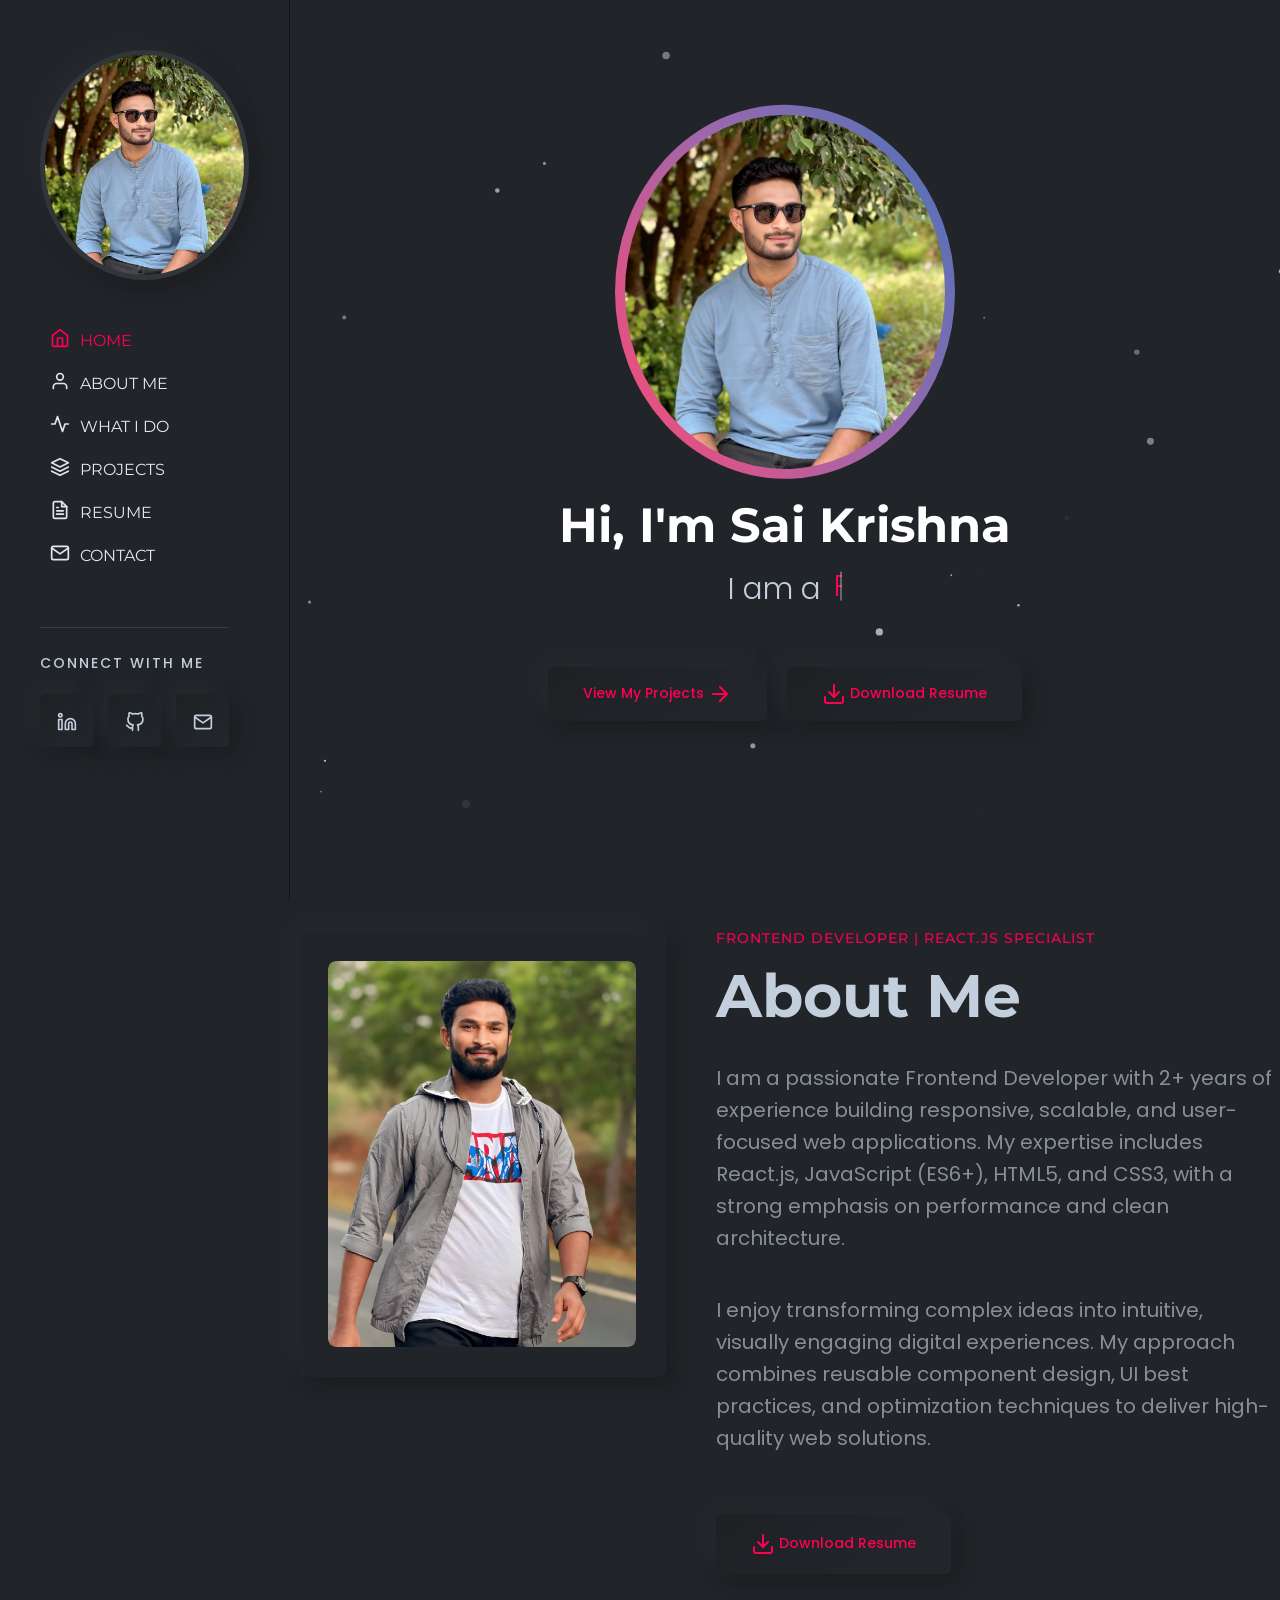
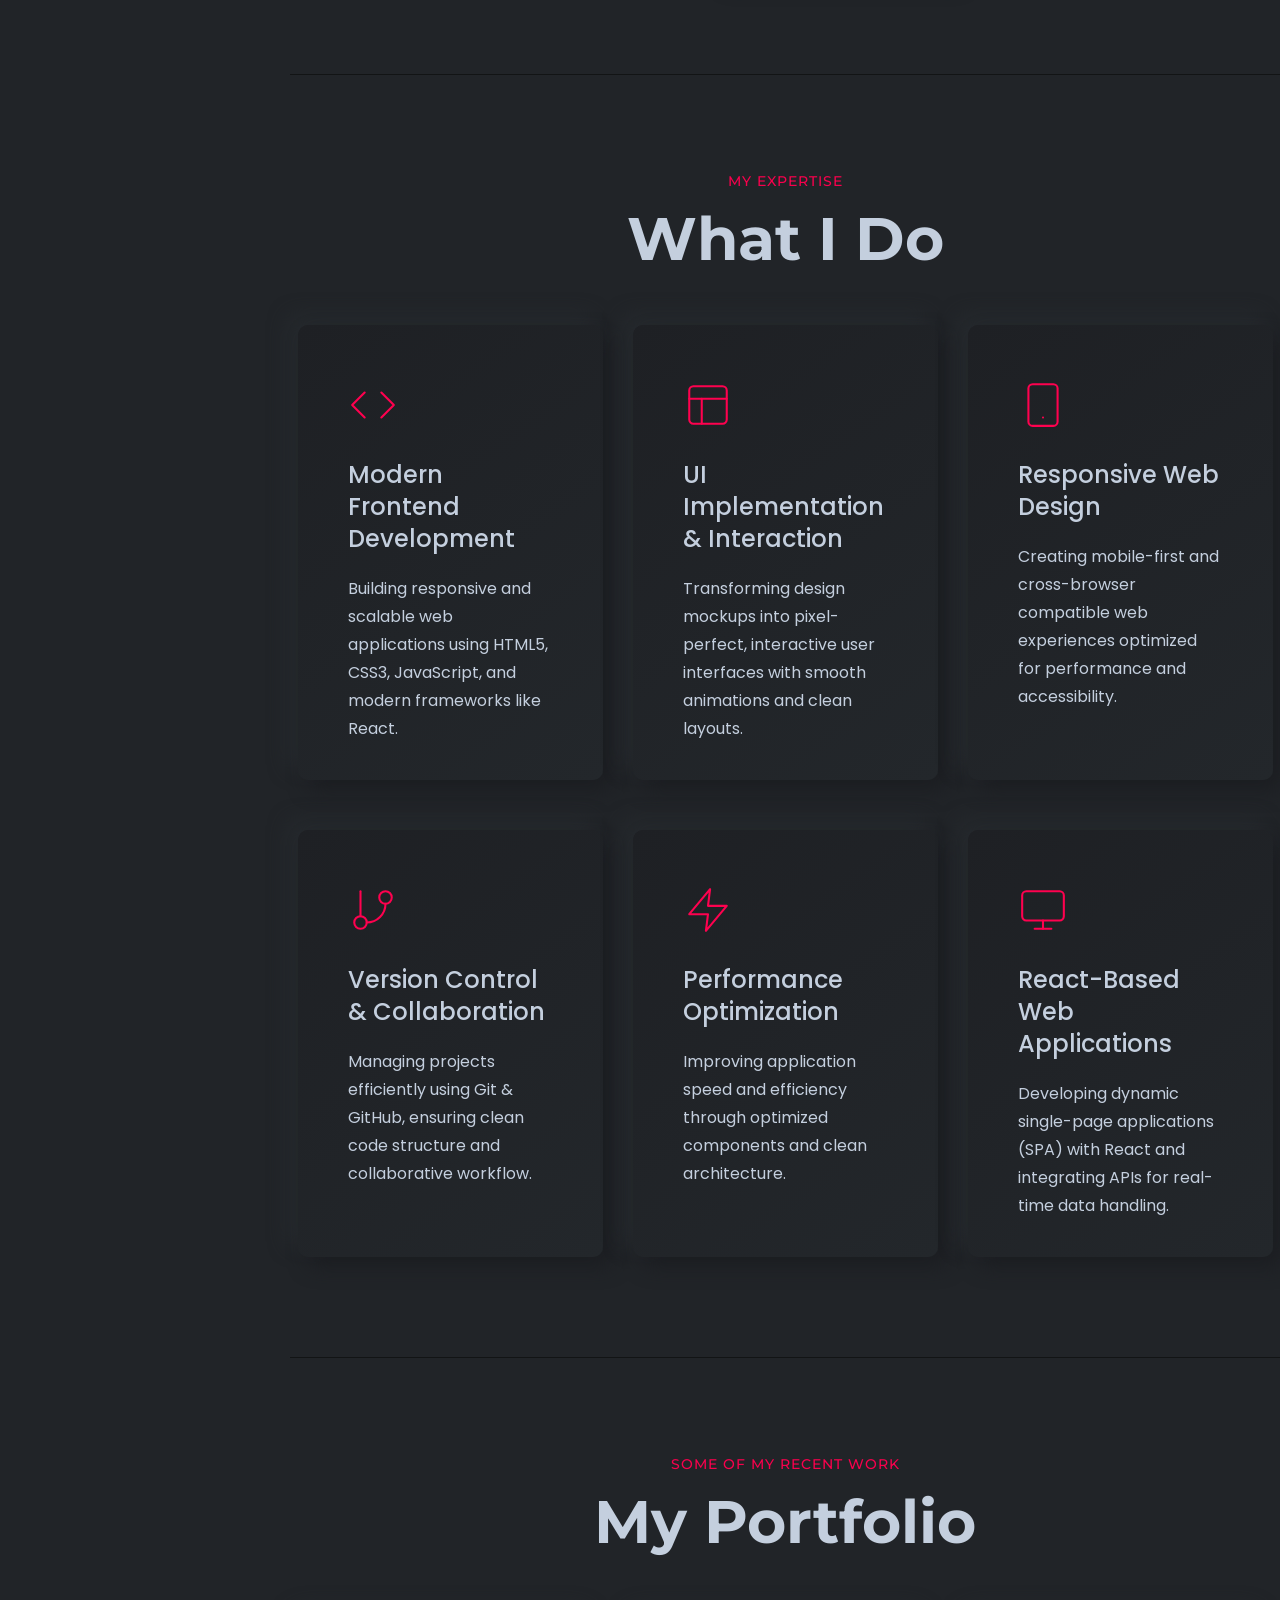
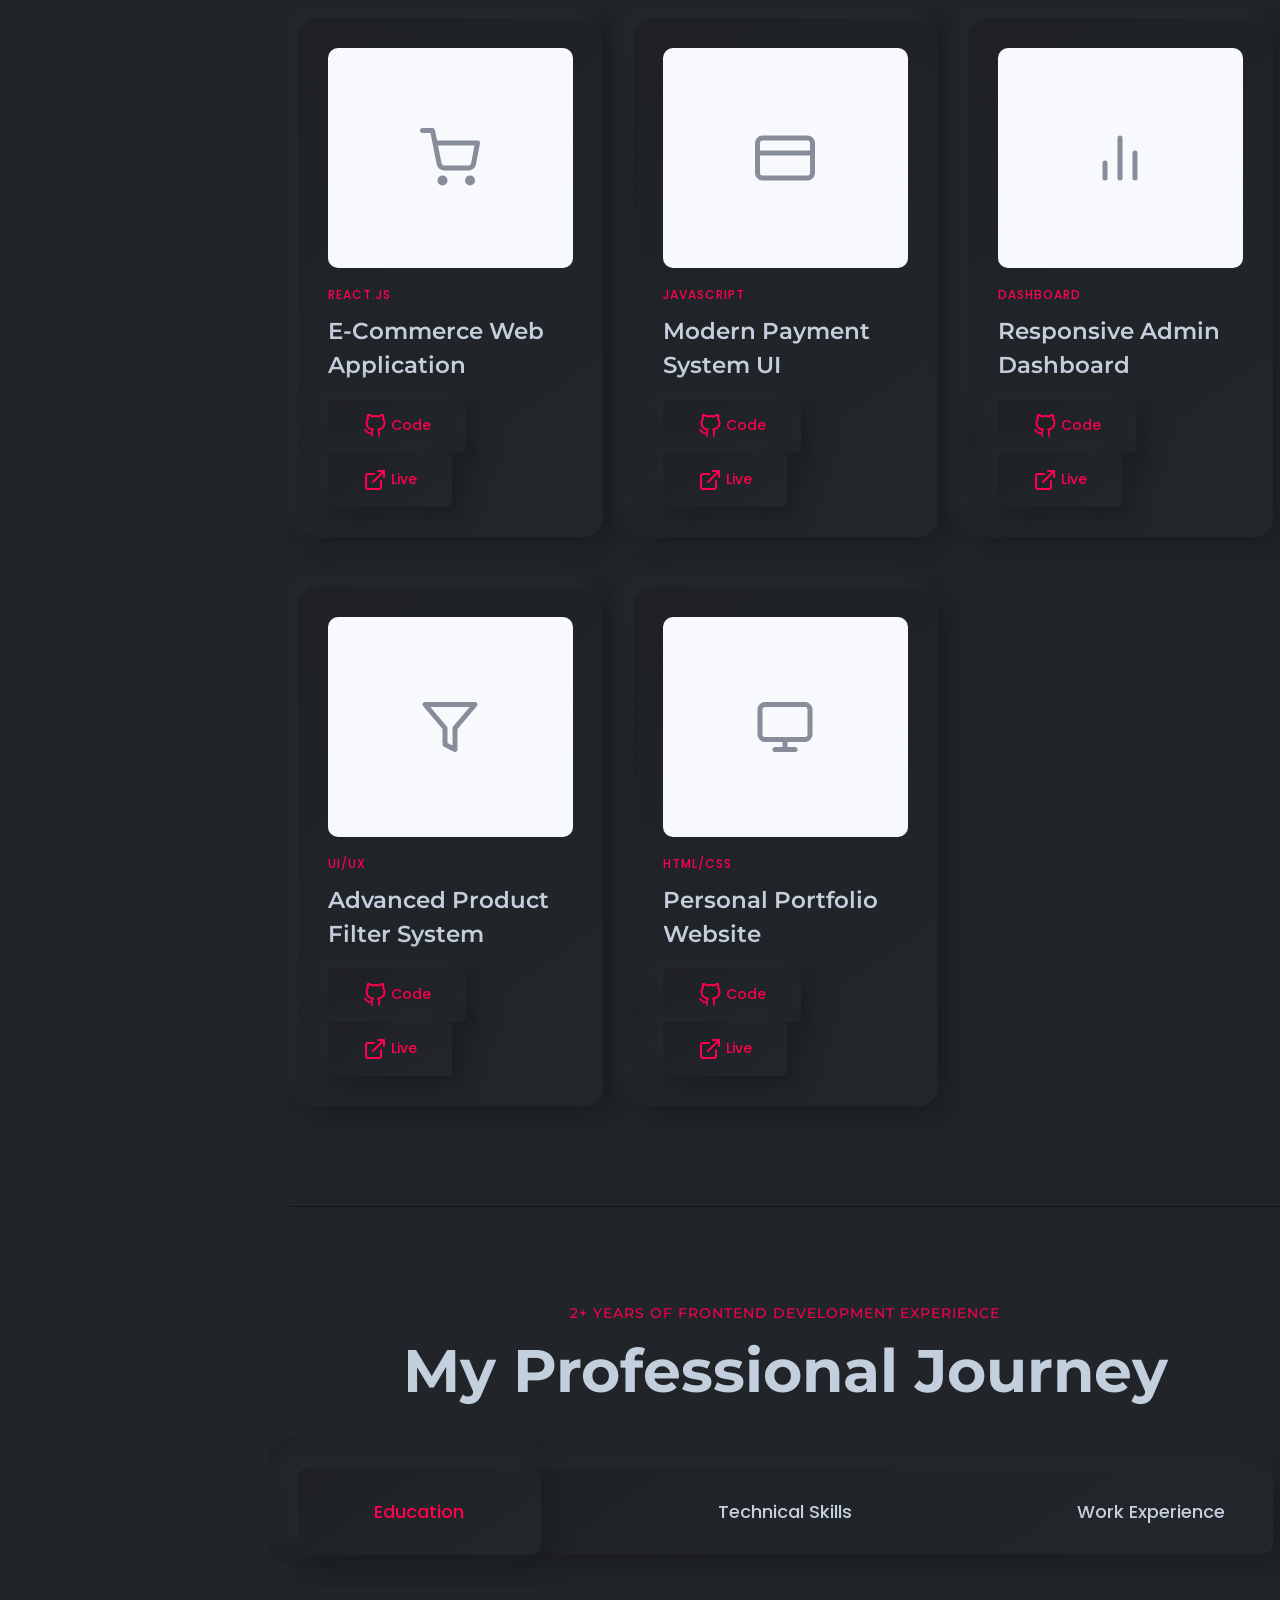
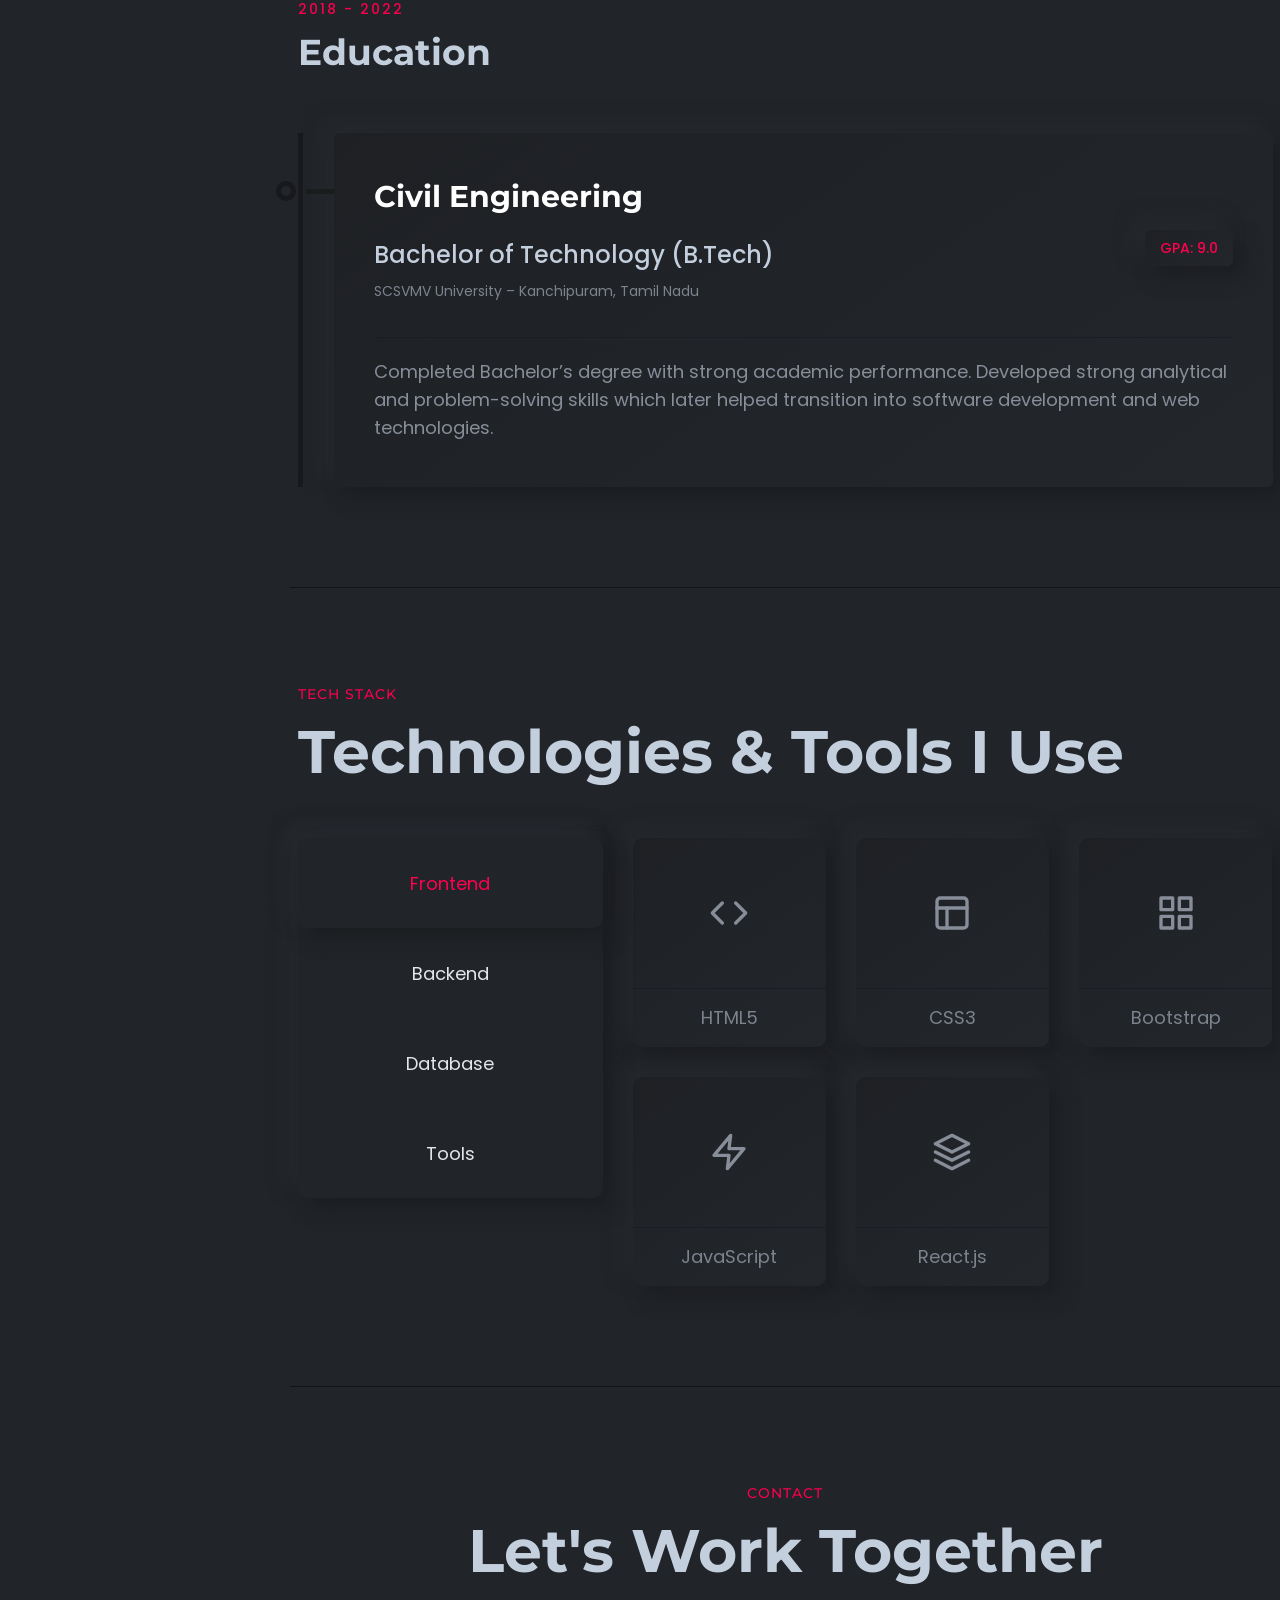
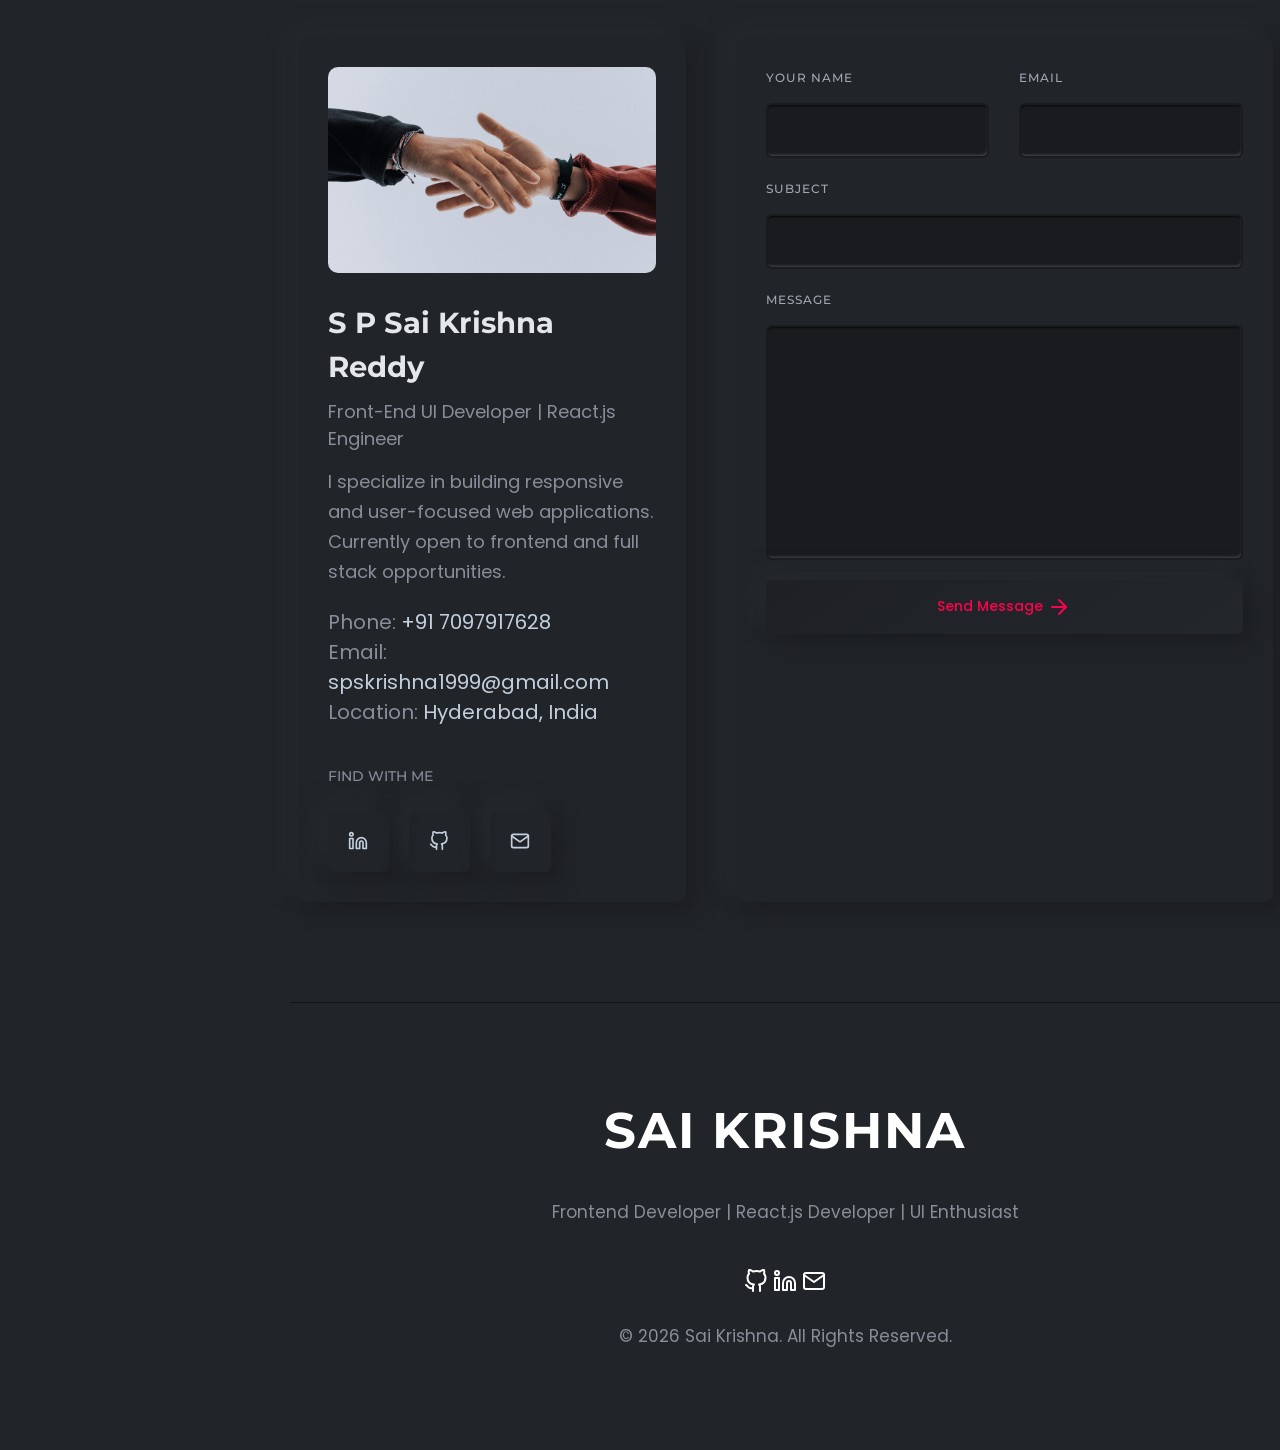
==== commit 248e59a1: "Removed unwanted files and updated favicon" ====
--- a/Index.html
+++ b/Index.html
@@ -16,7 +16,7 @@
     <link
       rel="shortcut icon"
       type="image/x-icon"
-      href="assets/images/favicon.ico"
+      href="assets/images/favicon.png"
     />
     <!-- CSS 
     ============================================ -->
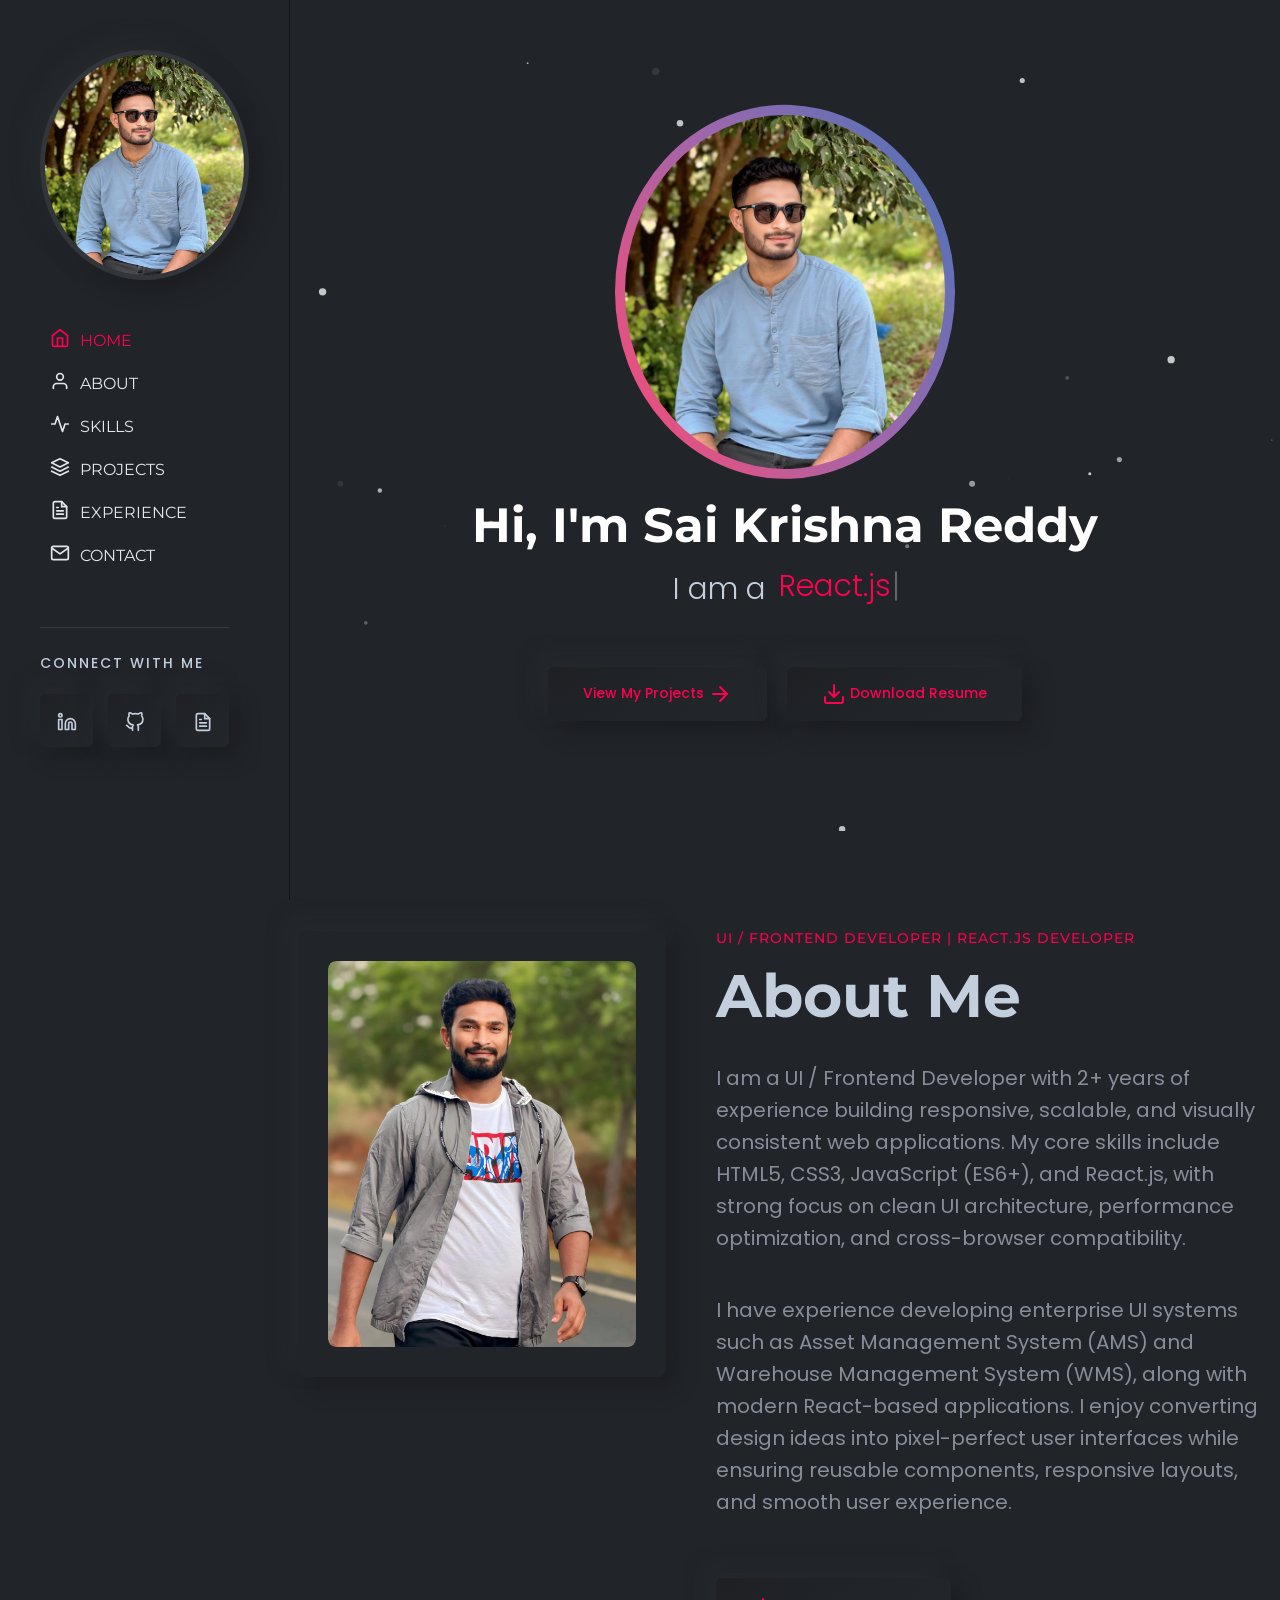
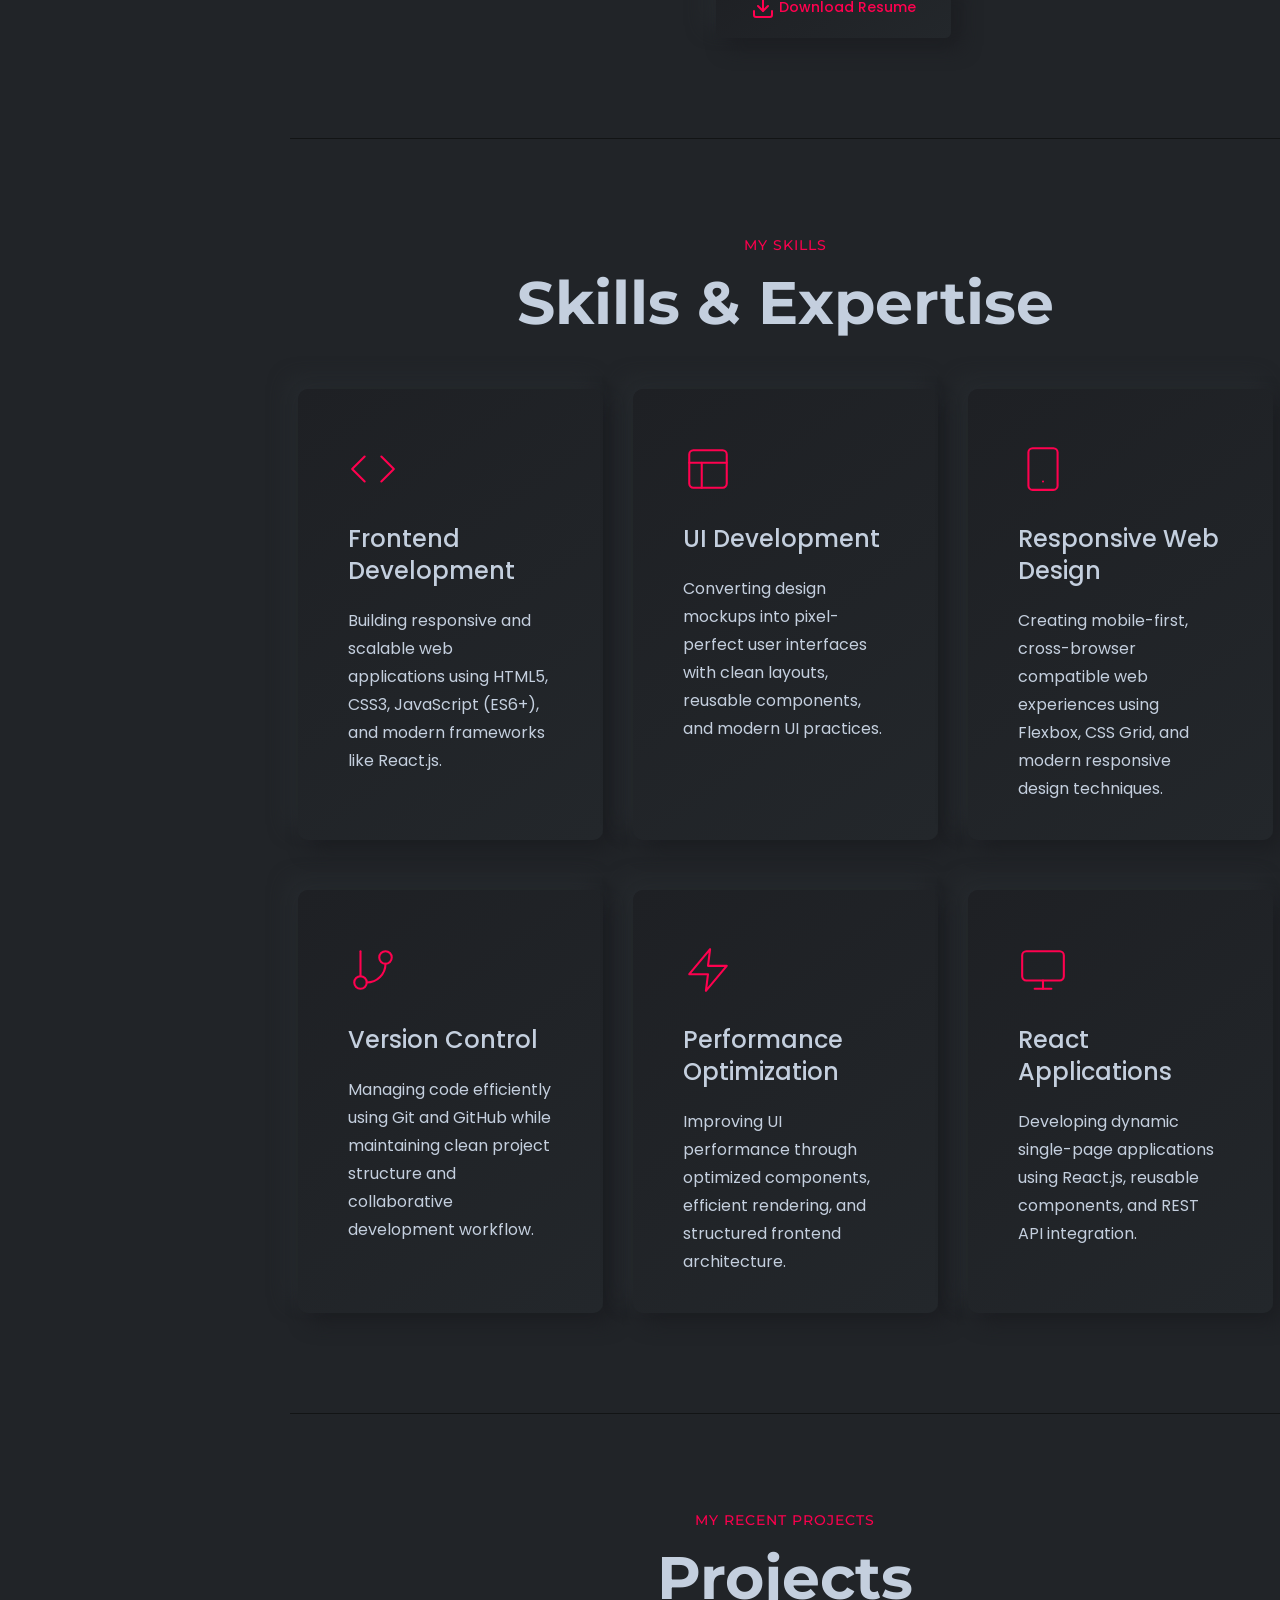
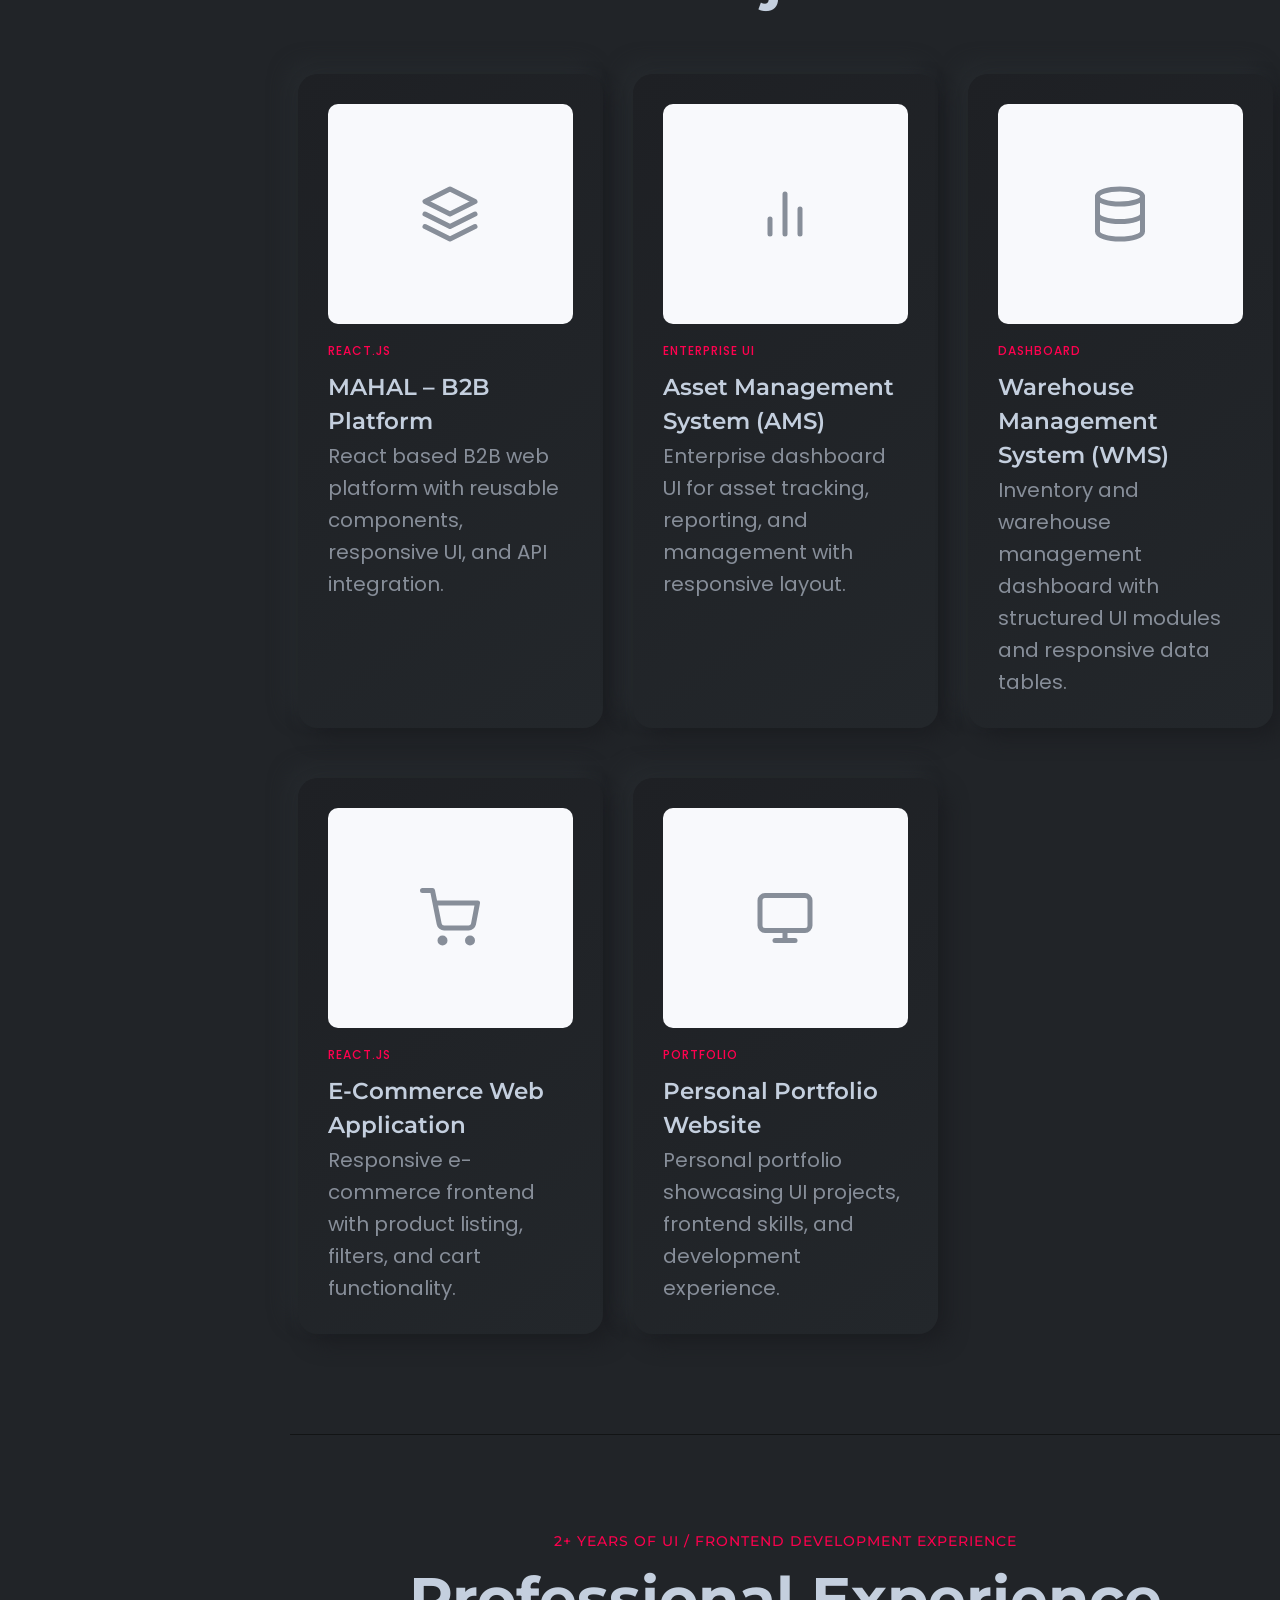
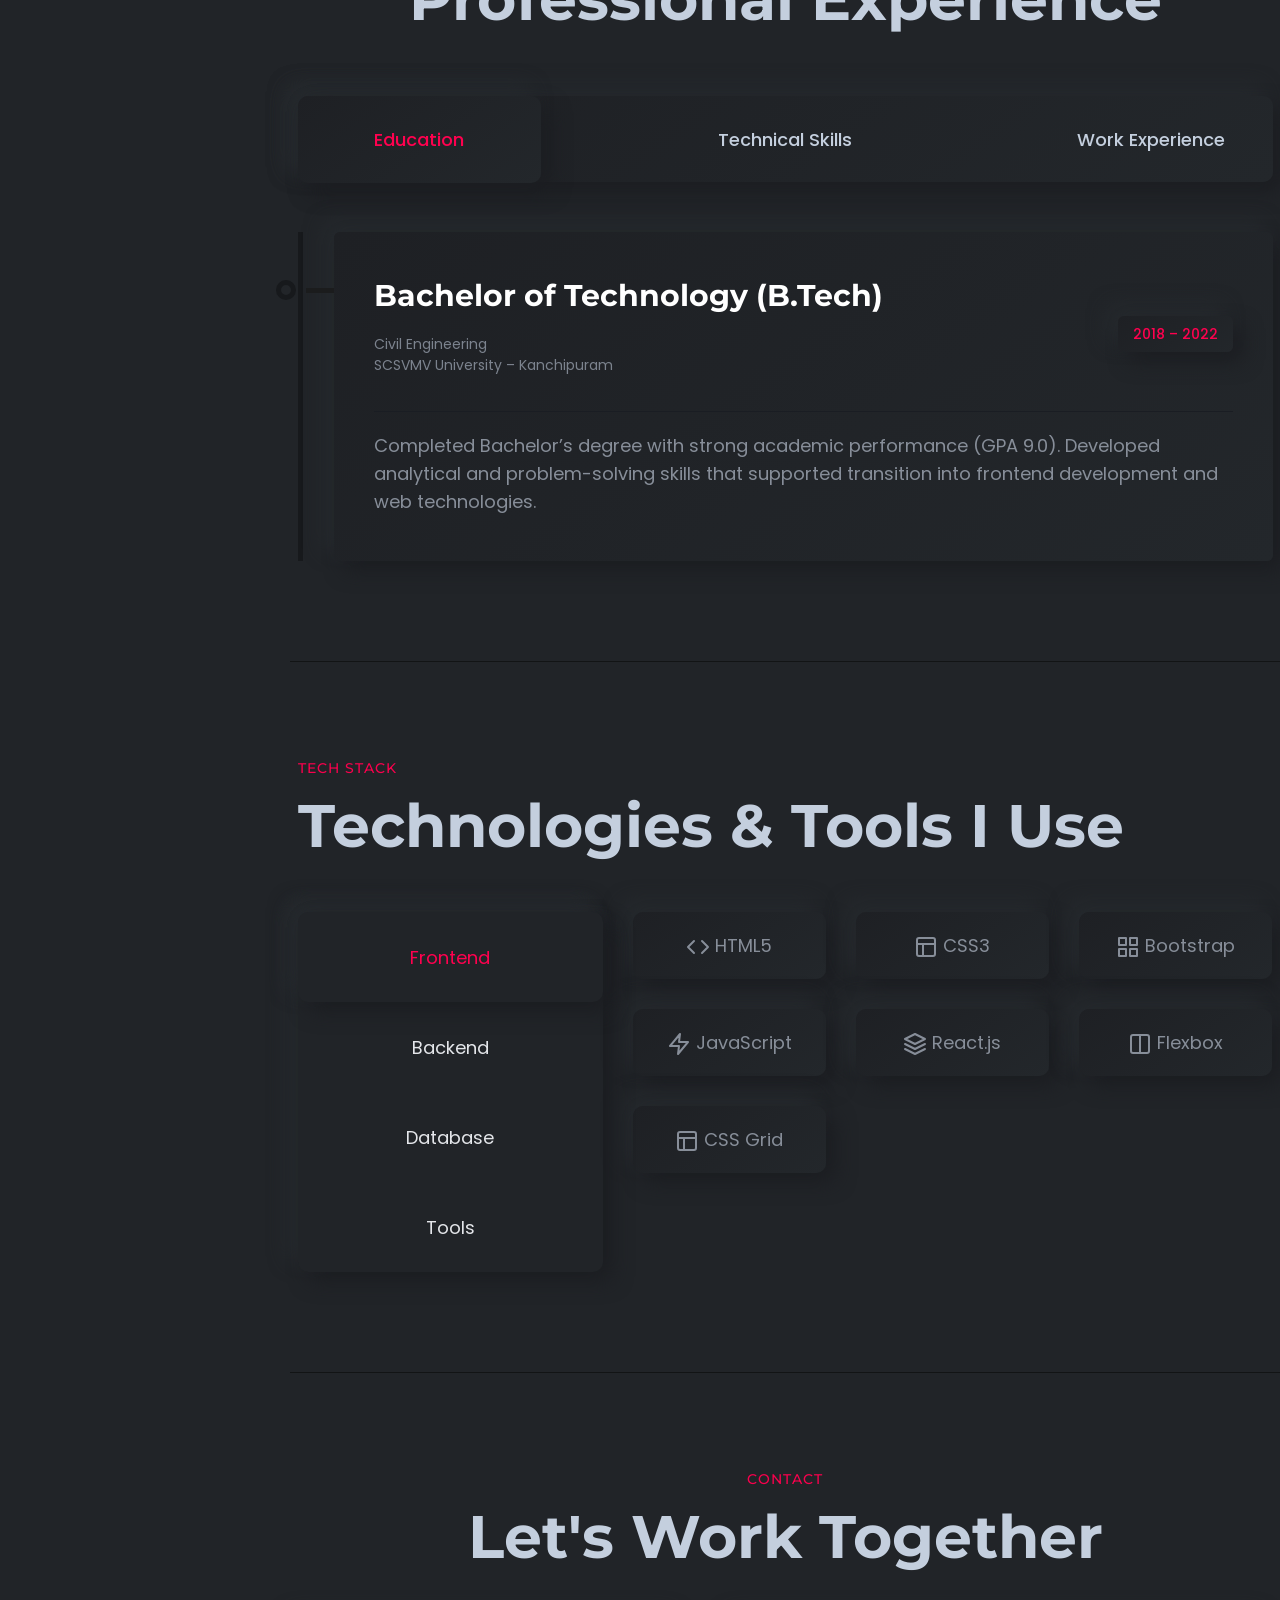
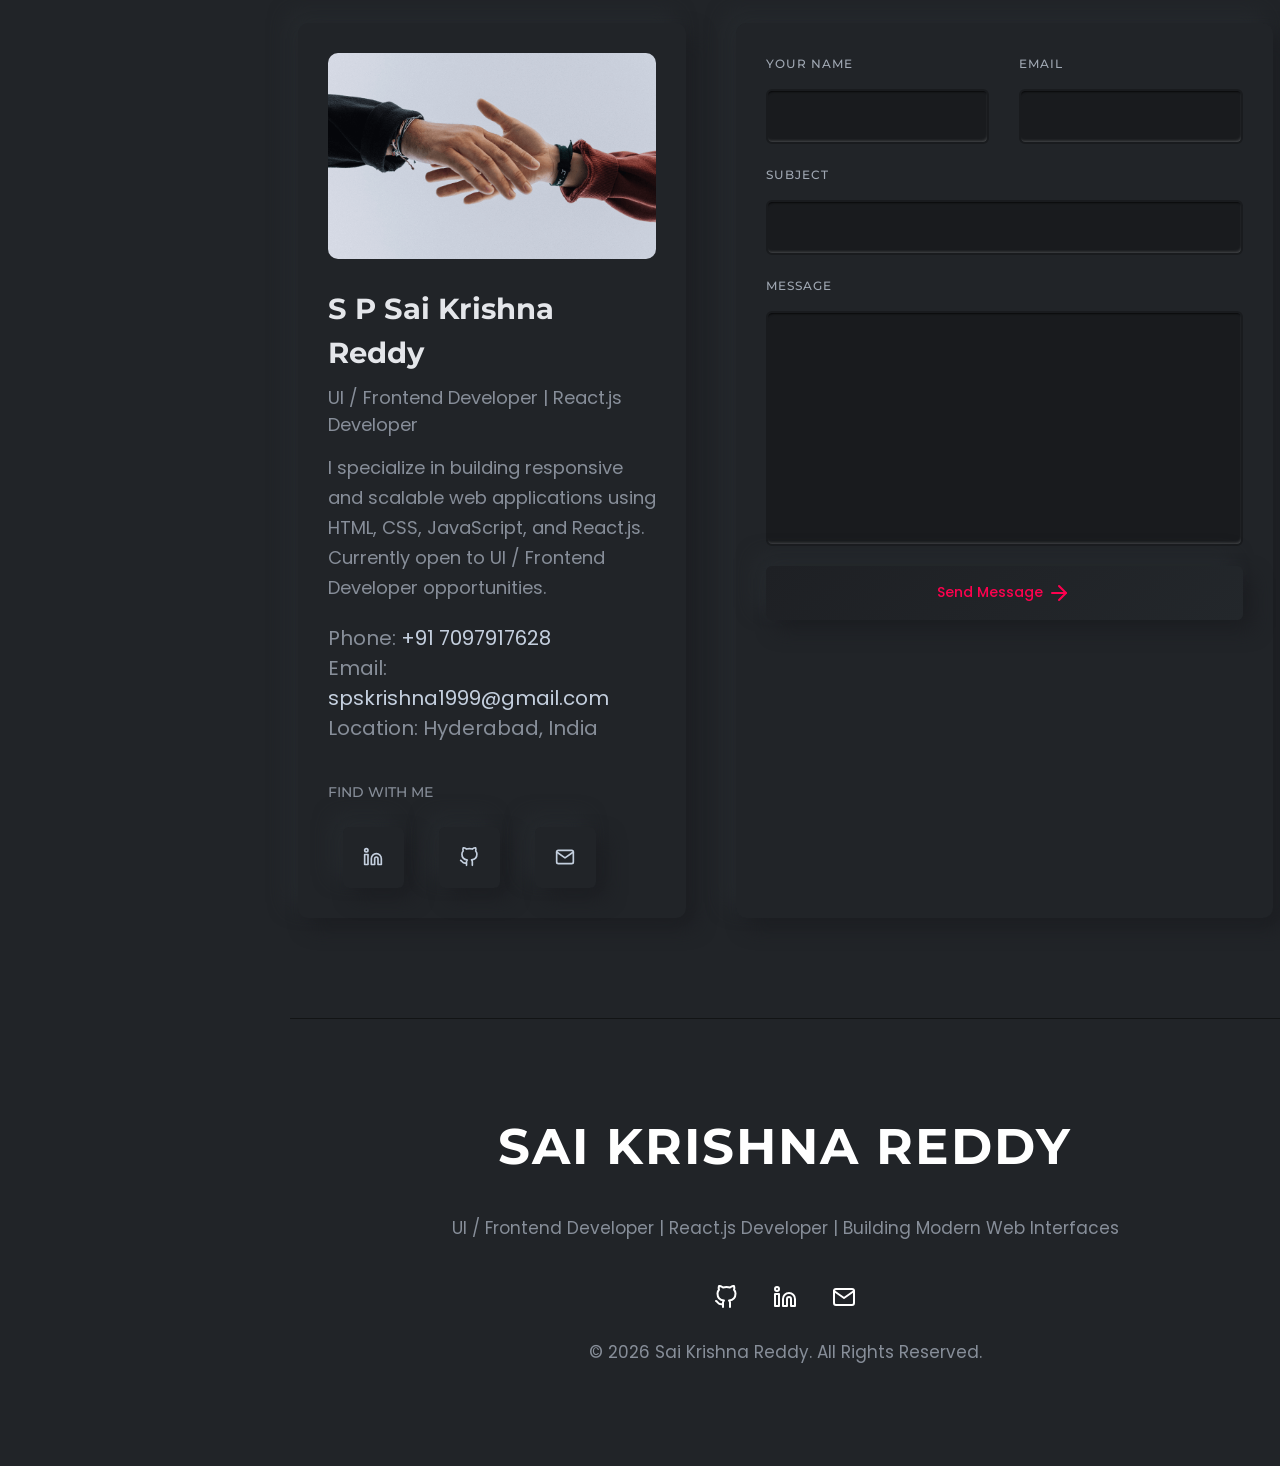
==== commit 52838e52: "Updated portfolio with new sections and projects" ====
--- a/Index.html
+++ b/Index.html
@@ -51,76 +51,81 @@
 
   <!-- Navigation -->
   <nav id="sideNavs" class="mainmenu-nav navbar-example2 onepagenav">
-    <ul class="primary-menu nav nav-pills">
-
-      <li class="nav-item current">
-        <a class="nav-link smoth-animation-two" href="#home">
-          <i data-feather="home"></i> Home
-        </a>
-      </li>
-
-      <li class="nav-item">
-        <a class="nav-link smoth-animation-two" href="#about">
-          <i data-feather="user"></i> About Me
-        </a>
-      </li>
-
-      <li class="nav-item">
-        <a class="nav-link smoth-animation-two" href="#features">
-          <i data-feather="activity"></i> What I Do
-        </a>
-      </li>
-
-      <li class="nav-item">
-        <a class="nav-link smoth-animation-two" href="#portfolio">
-          <i data-feather="layers"></i> Projects
-        </a>
-      </li>
-
-      <li class="nav-item">
-        <a class="nav-link smoth-animation-two" href="#resume">
-          <i data-feather="file-text"></i> Resume
-        </a>
-      </li>
-
-      <li class="nav-item">
-        <a class="nav-link smoth-animation-two" href="#contact">
-          <i data-feather="mail"></i> Contact
-        </a>
-      </li>
-
-    </ul>
+<ul class="primary-menu nav nav-pills">
+
+  <li class="nav-item current">
+    <a class="nav-link smoth-animation-two" href="#home">
+      <i data-feather="home"></i> Home
+    </a>
+  </li>
+
+  <li class="nav-item">
+    <a class="nav-link smoth-animation-two" href="#about">
+      <i data-feather="user"></i> About
+    </a>
+  </li>
+
+  <li class="nav-item">
+    <a class="nav-link smoth-animation-two" href="#features">
+      <i data-feather="activity"></i> Skills
+    </a>
+  </li>
+
+  <li class="nav-item">
+    <a class="nav-link smoth-animation-two" href="#portfolio">
+      <i data-feather="layers"></i> Projects
+    </a>
+  </li>
+
+  <li class="nav-item">
+    <a class="nav-link smoth-animation-two" href="#resume">
+      <i data-feather="file-text"></i> Experience
+    </a>
+  </li>
+
+  <li class="nav-item">
+    <a class="nav-link smoth-animation-two" href="#contact">
+      <i data-feather="mail"></i> Contact
+    </a>
+  </li>
+
+</ul>
   </nav>
 
   <!-- Social Links -->
   <div class="footer">
-    <div class="social-share-style-1 mt--40">
-      <span class="title">Connect With Me</span>
-
-      <ul class="social-share d-flex liststyle">
-
-        <li class="linkedin">
-          <a href="https://www.linkedin.com/in/s-p-sai-krishna-reddy-47310b245/" 
-             target="_blank" rel="noopener noreferrer">
-            <i data-feather="linkedin"></i>
-          </a>
-        </li>
-
-        <li class="github">
-          <a href="https://github.com/spskrishna1999" 
-             target="_blank" rel="noopener noreferrer">
-            <i data-feather="github"></i>
-          </a>
-        </li>
-
-        <li class="email">
-          <a href="mailto:spskrishna1999@gmail.com">
-            <i data-feather="mail"></i>
-          </a>
-        </li>
-
-      </ul>
-    </div>
+   <div class="social-share-style-1 mt--40">
+  <span class="title">Connect With Me</span>
+
+  <ul class="social-share d-flex liststyle">
+
+    <!-- LinkedIn -->
+    <li class="linkedin">
+      <a href="https://www.linkedin.com/in/s-p-sai-krishna-reddy-47310b245/" 
+         target="_blank" rel="noopener noreferrer" aria-label="LinkedIn Profile">
+        <i data-feather="linkedin"></i>
+      </a>
+    </li>
+
+    <!-- GitHub -->
+    <li class="github">
+      <a href="https://github.com/spskrishna1999" 
+         target="_blank" rel="noopener noreferrer" aria-label="GitHub Profile">
+        <i data-feather="github"></i>
+      </a>
+    </li>
+
+    
+
+    <!-- Resume Download -->
+    <li class="resume">
+      <a href="assets/Sai_Krishna_Resume.pdf" target="_blank" aria-label="Download Resume">
+        <i data-feather="file-text"></i>
+      </a>
+    </li>
+
+  </ul>
+</div>
   </div>
 </header>
 
@@ -152,105 +157,109 @@
 <div class="popup-mobile-menu">
   <div class="inner">
 
-    <div class="menu-top">
-      <div class="menu-header">
-
-        <!-- Logo -->
-        <a class="logo" href="#home">
-          <img
-            src="assets/images/Sai_Side.jpeg"
-            alt="Sai Krishna - Frontend Developer"
-          />
+  <div class="menu-top">
+  <div class="menu-header">
+
+    <!-- Logo -->
+    <a class="logo" href="#home">
+      <img
+        src="assets/images/Sai_Side.jpeg"
+        alt="Sai Krishna Reddy - UI / Frontend Developer"
+      />
+    </a>
+
+    <div class="close-button">
+      <button class="close-menu-activation close">
+        <i data-feather="x"></i>
+      </button>
+    </div>
+
+  </div>
+
+  <!-- Short Intro -->
+  <p class="description">
+    UI / Frontend Developer with 2+ years of experience building responsive,
+    scalable, and visually consistent web applications using HTML5, CSS3,
+    JavaScript, and React.js.
+  </p>
+</div>
+
+  <div class="content">
+
+  <!-- Mobile Navigation -->
+  <ul class="primary-menu nav nav-pills">
+
+    <li class="nav-item">
+      <a class="nav-link smoth-animation-two" href="#home">
+        <i data-feather="home"></i> Home
+      </a>
+    </li>
+
+    <li class="nav-item">
+      <a class="nav-link smoth-animation-two" href="#about">
+        <i data-feather="user"></i> About
+      </a>
+    </li>
+
+    <li class="nav-item">
+      <a class="nav-link smoth-animation-two" href="#features">
+        <i data-feather="activity"></i> Skills
+      </a>
+    </li>
+
+    <li class="nav-item">
+      <a class="nav-link smoth-animation-two" href="#portfolio">
+        <i data-feather="layers"></i> Projects
+      </a>
+    </li>
+
+    <li class="nav-item">
+      <a class="nav-link smoth-animation-two" href="#experience">
+        <i data-feather="file-text"></i> Experience
+      </a>
+    </li>
+
+    <li class="nav-item">
+      <a class="nav-link smoth-animation-two" href="#contact">
+        <i data-feather="mail"></i> Contact
+      </a>
+    </li>
+
+  </ul>
+
+  <!-- Social Links -->
+  <div class="social-share-style-1 mt--40">
+    <span class="title">Let's Connect</span>
+
+    <ul class="social-share d-flex liststyle">
+
+      <!-- LinkedIn -->
+      <li class="linkedin">
+        <a href="https://www.linkedin.com/in/s-p-sai-krishna-reddy-47310b245/"
+           target="_blank" rel="noopener noreferrer">
+          <i data-feather="linkedin"></i>
         </a>
-
-        <div class="close-button">
-          <button class="close-menu-activation close">
-            <i data-feather="x"></i>
-          </button>
-        </div>
-
-      </div>
-
-      <!-- Short Intro -->
-      <p class="description">
-        Frontend Developer specializing in building responsive and modern web
-        applications using React.js & JavaScript.
-      </p>
-    </div>
-
-    <div class="content">
-
-      <!-- Mobile Navigation -->
-      <ul class="primary-menu nav nav-pills">
-
-        <li class="nav-item">
-          <a class="nav-link smoth-animation-two" href="#home">
-            <i data-feather="home"></i> Home
-          </a>
-        </li>
-
-        <li class="nav-item">
-          <a class="nav-link smoth-animation-two" href="#about">
-            <i data-feather="user"></i> About Me
-          </a>
-        </li>
-
-        <li class="nav-item">
-          <a class="nav-link smoth-animation-two" href="#features">
-            <i data-feather="activity"></i> What I Do
-          </a>
-        </li>
-
-        <li class="nav-item">
-          <a class="nav-link smoth-animation-two" href="#portfolio">
-            <i data-feather="layers"></i> Projects
-          </a>
-        </li>
-
-        <li class="nav-item">
-          <a class="nav-link smoth-animation-two" href="#resume">
-            <i data-feather="file-text"></i> Resume
-          </a>
-        </li>
-
-        <li class="nav-item">
-          <a class="nav-link smoth-animation-two" href="#contact">
-            <i data-feather="mail"></i> Contact
-          </a>
-        </li>
-
-      </ul>
-
-      <!-- Social Links -->
-      <div class="social-share-style-1 mt--40">
-        <span class="title">Connect With Me</span>
-
-        <ul class="social-share d-flex liststyle">
-
-          <li class="linkedin">
-            <a href="https://www.linkedin.com/in/s-p-sai-krishna-reddy-47310b245/"
-               target="_blank" rel="noopener noreferrer">
-              <i data-feather="linkedin"></i>
-            </a>
-          </li>
-
-          <li class="github">
-            <a href="https://github.com/spskrishna1999"
-               target="_blank" rel="noopener noreferrer">
-              <i data-feather="github"></i>
-            </a>
-          </li>
-
-          <li class="email">
-            <a href="mailto:spskrishna1999@gmail.com">
-              <i data-feather="mail"></i>
-            </a>
-          </li>
-
-        </ul>
-      </div>
-
-    </div>
+      </li>
+
+      <!-- GitHub -->
+      <li class="github">
+        <a href="https://github.com/spskrishna1999"
+           target="_blank" rel="noopener noreferrer">
+          <i data-feather="github"></i>
+        </a>
+      </li>
+
+      <!-- Email -->
+      <li class="email">
+        <a href="mailto:spskrishna1999@gmail.com">
+          <i data-feather="mail"></i>
+        </a>
+      </li>
+
+    </ul>
+  </div>
+
+</div>
   </div>
 </div>
 
@@ -267,53 +276,55 @@
   <div class="container">
     <div class="row">
       <div class="col-lg-12">
-        <div class="banner-inner">
-
-          <!-- Profile Image -->
-          <div class="thumbnail gradient-border gradient-animation">
-            <img
-              id="border"
-              src="assets/images/Sai_Side.jpeg"
-              alt="Sai Krishna - Frontend Developer"
-            />
-          </div>
-
-          <!-- Name -->
-          <h1>
-            Hi, I'm <span class="theme-gradient">Sai Krishna</span>
-          </h1>
-
-          <!-- Rotating Text -->
-          <span class="cd-headline clip is-full-width">
-            <span>I am a </span>
-            <span class="cd-words-wrapper">
-              <b class="is-visible">Frontend Developer.</b>
-              <b>React.js Developer.</b>
-              <b>UI Enthusiast.</b>
-              <b>JavaScript Specialist.</b>
-            </span>
-          </span>
-
-          <!-- Buttons -->
-          <div class="button-area mt--30">
-
-            <a class="rn-btn mr--15" href="#portfolio">
-              <span>View My Projects</span>
-              <i data-feather="arrow-right"></i>
-            </a>
-
-            <a class="rn-btn mt--20"
-             href="assets/SaiKrishna_Resume.pdf"
-             download="Sai_Krishna_Frontend_Developer_Resume.pdf">
-
-            <i data-feather="download"></i>
-            <span>Download Resume</span>
-
-          </a>
-
-          </div>
-
-        </div>
+      <div class="banner-inner">
+
+  <!-- Profile Image -->
+  <div class="thumbnail gradient-border gradient-animation">
+    <img
+      id="border"
+      src="assets/images/Sai_Side.jpeg"
+      alt="Sai Krishna Reddy - UI / Frontend Developer"
+    />
+  </div>
+
+  <!-- Name -->
+  <h1>
+    Hi, I'm <span class="theme-gradient">Sai Krishna Reddy</span>
+  </h1>
+
+  <!-- Rotating Text -->
+  <span class="cd-headline clip is-full-width">
+    <span>I am a </span>
+    <span class="cd-words-wrapper">
+      <b class="is-visible">UI / Frontend Developer.</b>
+      <b>React.js Developer.</b>
+      <b>Responsive Web Designer.</b>
+      <b>JavaScript Developer.</b>
+    </span>
+  </span>
+
+  <!-- Buttons -->
+  <div class="button-area mt--30">
+
+    <!-- View Projects -->
+    <a class="rn-btn mr--15" href="#portfolio">
+      <span>View My Projects</span>
+      <i data-feather="arrow-right"></i>
+    </a>
+
+    <!-- Download Resume -->
+    <a class="rn-btn mt--20"
+       href="assets/SaiKrishna_Resume.pdf"
+       download="Sai_Krishna_UI_Frontend_Developer_Resume.pdf">
+
+      <i data-feather="download"></i>
+      <span>Download Resume</span>
+
+    </a>
+
+  </div>
+
+</div>
       </div>
     </div>
   </div>
@@ -350,39 +361,40 @@
         data-aos-once="true"
         class="col-lg-7 mt_sm--30"
       >
-        <div class="content">
-
-          <div class="section-title text-left">
-            <span class="subtitle">
-              Frontend Developer | React.js Specialist
-            </span>
-            <h2 class="title">About Me</h2>
-          </div>
-
-          <p class="description mt-5">
-            I am a passionate Frontend Developer with 2+ years of experience
-            building responsive, scalable, and user-focused web applications.
-            My expertise includes React.js, JavaScript (ES6+), HTML5, and CSS3,
-            with a strong emphasis on performance and clean architecture.
-          </p>
-
-          <p class="description">
-            I enjoy transforming complex ideas into intuitive, visually engaging
-            digital experiences. My approach combines reusable component design,
-            UI best practices, and optimization techniques to deliver high-quality
-            web solutions.
-          </p>
-
-          <a class="rn-btn mt--20"
-             href="assets/SaiKrishna_Resume.pdf"
-             download="Sai_Krishna_Frontend_Developer_Resume.pdf">
-
-            <i data-feather="download"></i>
-            <span>Download Resume</span>
-
-          </a>
-
-        </div>
+      <div class="content">
+
+  <div class="section-title text-left">
+    <span class="subtitle">
+      UI / Frontend Developer | React.js Developer
+    </span>
+    <h2 class="title">About Me</h2>
+  </div>
+
+  <p class="description mt-5">
+    I am a UI / Frontend Developer with 2+ years of experience building responsive,
+    scalable, and visually consistent web applications. My core skills include
+    HTML5, CSS3, JavaScript (ES6+), and React.js, with strong focus on clean UI
+    architecture, performance optimization, and cross-browser compatibility.
+  </p>
+
+  <p class="description">
+    I have experience developing enterprise UI systems such as Asset Management
+    System (AMS) and Warehouse Management System (WMS), along with modern
+    React-based applications. I enjoy converting design ideas into pixel-perfect
+    user interfaces while ensuring reusable components, responsive layouts,
+    and smooth user experience.
+  </p>
+
+  <a class="rn-btn mt--20"
+     href="assets/SaiKrishna_Resume.pdf"
+     download="Sai_Krishna_UI_Frontend_Developer_Resume.pdf">
+
+    <i data-feather="download"></i>
+    <span>Download Resume</span>
+
+  </a>
+
+</div>
       </div>
 
     </div>
@@ -395,128 +407,128 @@
         class="rn-service-area rn-section-gap section-separator"
         id="features"
       >
-        <div class="container">
-          <div class="row">
-            <div class="col-lg-12">
-              <div class="section-title text-center">
-                <span class="subtitle">My Expertise</span>
-                <h2 class="title">What I Do</h2>
-              </div>
-            </div>
-          </div>
-
-          <div class="row row--25 mt_md--10 mt_sm--10">
-            <!-- Service 1 -->
-            <div class="col-lg-6 col-xl-4 col-md-6 col-sm-12 col-12 mt--50">
-              <div class="rn-service">
-                <div class="inner">
-                  <div class="icon">
-                    <i data-feather="code"></i>
-                  </div>
-                  <div class="content">
-                  <h4 class="title">Modern Frontend Development</h4>
-                    <p class="description">
-                      Building responsive and scalable web applications using
-                      HTML5, CSS3, JavaScript, and modern frameworks like React.
-                    </p>
-                  </div>
-                </div>
-              </div>
-            </div>
-
-            <!-- Service 2 -->
-            <div class="col-lg-6 col-xl-4 col-md-6 col-sm-12 col-12 mt--50">
-              <div class="rn-service">
-                <div class="inner">
-                  <div class="icon">
-                    <i data-feather="layout"></i>
-                  </div>
-                  <div class="content">
-                    <h4 class="title">UI Implementation & Interaction</h4>
-
-                    <p class="description">
-                      Transforming design mockups into pixel-perfect,
-                      interactive user interfaces with smooth animations and
-                      clean layouts.
-                    </p>
-                  </div>
-                </div>
-              </div>
-            </div>
-
-            <!-- Service 3 -->
-            <div class="col-lg-6 col-xl-4 col-md-6 col-sm-12 col-12 mt--50">
-              <div class="rn-service">
-                <div class="inner">
-                  <div class="icon">
-                    <i data-feather="smartphone"></i>
-                  </div>
-                  <div class="content">
-                    <h4 class="title">Responsive Web Design</h4>
-                    <p class="description">
-                      Creating mobile-first and cross-browser compatible web
-                      experiences optimized for performance and accessibility.
-                    </p>
-                  </div>
-                </div>
-              </div>
-            </div>
-
-            <!-- Service 4 -->
-            <div class="col-lg-6 col-xl-4 col-md-6 col-sm-12 col-12 mt--50">
-              <div class="rn-service">
-                <div class="inner">
-                  <div class="icon">
-                    <i data-feather="git-branch"></i>
-                  </div>
-                  <div class="content">
-                    <h4 class="title">Version Control & Collaboration</h4>
-                    <p class="description">
-                      Managing projects efficiently using Git & GitHub, ensuring
-                      clean code structure and collaborative workflow.
-                    </p>
-                  </div>
-                </div>
-              </div>
-            </div>
-
-            <!-- Service 5 -->
-            <div class="col-lg-6 col-xl-4 col-md-6 col-sm-12 col-12 mt--50">
-              <div class="rn-service">
-                <div class="inner">
-                  <div class="icon">
-                    <i data-feather="zap"></i>
-                  </div>
-                  <div class="content">
-                    <h4 class="title">Performance Optimization</h4>
-                    <p class="description">
-                      Improving application speed and efficiency through
-                      optimized components and clean architecture.
-                    </p>
-                  </div>
-                </div>
-              </div>
-            </div>
-
-            <!-- Service 6 -->
-            <div class="col-lg-6 col-xl-4 col-md-6 col-sm-12 col-12 mt--50">
-              <div class="rn-service">
-                <div class="inner">
-                  <div class="icon">
-                    <i data-feather="monitor"></i>
-                  </div>
-                  <div class="content">
-                  <h4 class="title">React-Based Web Applications</h4>
-                    <p class="description">
-                      Developing dynamic single-page applications (SPA) with
-                      React and integrating APIs for real-time data handling.
-                    </p>
-                  </div>
-                </div>
-              </div>
-            </div>
-          </div>
-        </div>
+      <div class="container">
+  <div class="row">
+    <div class="col-lg-12">
+      <div class="section-title text-center">
+        <span class="subtitle">My Skills</span>
+        <h2 class="title">Skills & Expertise</h2>
+      </div>
+    </div>
+  </div>
+
+  <div class="row row--25 mt_md--10 mt_sm--10">
+
+    <!-- Skill 1 -->
+    <div class="col-lg-6 col-xl-4 col-md-6 col-sm-12 col-12 mt--50">
+      <div class="rn-service">
+        <div class="inner">
+          <div class="icon">
+            <i data-feather="code"></i>
+          </div>
+          <div class="content">
+            <h4 class="title">Frontend Development</h4>
+            <p class="description">
+              Building responsive and scalable web applications using HTML5,
+              CSS3, JavaScript (ES6+), and modern frameworks like React.js.
+            </p>
+          </div>
+        </div>
+      </div>
+    </div>
+
+    <!-- Skill 2 -->
+    <div class="col-lg-6 col-xl-4 col-md-6 col-sm-12 col-12 mt--50">
+      <div class="rn-service">
+        <div class="inner">
+          <div class="icon">
+            <i data-feather="layout"></i>
+          </div>
+          <div class="content">
+            <h4 class="title">UI Development</h4>
+            <p class="description">
+              Converting design mockups into pixel-perfect user interfaces
+              with clean layouts, reusable components, and modern UI practices.
+            </p>
+          </div>
+        </div>
+      </div>
+    </div>
+
+    <!-- Skill 3 -->
+    <div class="col-lg-6 col-xl-4 col-md-6 col-sm-12 col-12 mt--50">
+      <div class="rn-service">
+        <div class="inner">
+          <div class="icon">
+            <i data-feather="smartphone"></i>
+          </div>
+          <div class="content">
+            <h4 class="title">Responsive Web Design</h4>
+            <p class="description">
+              Creating mobile-first, cross-browser compatible web experiences
+              using Flexbox, CSS Grid, and modern responsive design techniques.
+            </p>
+          </div>
+        </div>
+      </div>
+    </div>
+
+    <!-- Skill 4 -->
+    <div class="col-lg-6 col-xl-4 col-md-6 col-sm-12 col-12 mt--50">
+      <div class="rn-service">
+        <div class="inner">
+          <div class="icon">
+            <i data-feather="git-branch"></i>
+          </div>
+          <div class="content">
+            <h4 class="title">Version Control</h4>
+            <p class="description">
+              Managing code efficiently using Git and GitHub while maintaining
+              clean project structure and collaborative development workflow.
+            </p>
+          </div>
+        </div>
+      </div>
+    </div>
+
+    <!-- Skill 5 -->
+    <div class="col-lg-6 col-xl-4 col-md-6 col-sm-12 col-12 mt--50">
+      <div class="rn-service">
+        <div class="inner">
+          <div class="icon">
+            <i data-feather="zap"></i>
+          </div>
+          <div class="content">
+            <h4 class="title">Performance Optimization</h4>
+            <p class="description">
+              Improving UI performance through optimized components,
+              efficient rendering, and structured frontend architecture.
+            </p>
+          </div>
+        </div>
+      </div>
+    </div>
+
+    <!-- Skill 6 -->
+    <div class="col-lg-6 col-xl-4 col-md-6 col-sm-12 col-12 mt--50">
+      <div class="rn-service">
+        <div class="inner">
+          <div class="icon">
+            <i data-feather="monitor"></i>
+          </div>
+          <div class="content">
+            <h4 class="title">React Applications</h4>
+            <p class="description">
+              Developing dynamic single-page applications using React.js,
+              reusable components, and REST API integration.
+            </p>
+          </div>
+        </div>
+      </div>
+    </div>
+
+  </div>
+</div>
       </div>
 
       <!-- Start Portfolio Area -->
@@ -524,1967 +536,899 @@
         class="rn-portfolio-area rn-section-gap section-separator"
         id="portfolio"
       >
-        <div class="container">
-          <div class="row">
-            <div class="col-lg-12">
-              <div class="section-title text-center">
-                <span class="subtitle">Some of My Recent Work</span>
-                <h2 class="title">My Portfolio</h2>
-              </div>
-            </div>
-          </div>
-
-          <div class="row row--25 mt--10 mt_md--10 mt_sm--10">
-            <!-- Project 1 -->
-            <div class="col-lg-6 col-xl-4 col-md-6 col-12 mt--50">
-              <div class="rn-portfolio">
-                <div class="inner">
-                  <div
-                    class="thumbnail text-center d-flex align-items-center justify-content-center"
-                    style="
-                      height: 220px;
-                      background: #f8f9fc;
-                      border-radius: 10px;
-                    "
-                  >
-                    <i
-                      data-feather="shopping-cart"
-                      style="width: 60px; height: 60px"
-                    ></i>
-                  </div>
-
-                  <div class="content">
-                    <div class="category-info">
-                      <div class="category-list">
-                        <a href="#">React.js</a>
+      <div class="container">
+
+  <!-- Section Title -->
+  <div class="row">
+    <div class="col-lg-12">
+      <div class="section-title text-center">
+        <span class="subtitle">My Recent Projects</span>
+        <h2 class="title">Projects</h2>
+      </div>
+    </div>
+  </div>
+
+  <div class="row row--25 mt--10 mt_md--10 mt_sm--10">
+
+    <!-- Project 1 - MAHAL -->
+    <div class="col-lg-6 col-xl-4 col-md-6 col-12 mt--50">
+      <div class="rn-portfolio">
+        <div class="inner">
+
+          <div class="thumbnail text-center d-flex align-items-center justify-content-center"
+            style="height:220px;background:#f8f9fc;border-radius:10px;">
+            <i data-feather="layers" style="width:60px;height:60px"></i>
+          </div>
+
+          <div class="content">
+
+            <div class="category-info">
+              <div class="category-list">
+                <a href="#">React.js</a>
+              </div>
+            </div>
+
+            <h4 class="title">
+              <a href="#">
+                MAHAL – B2B Platform
+                <i class="feather-arrow-up-right"></i>
+              </a>
+            </h4>
+
+            <p class="description">
+              React based B2B web platform with reusable components,
+              responsive UI, and API integration.
+            </p>
+
+            
+
+          </div>
+        </div>
+      </div>
+    </div>
+
+
+    <!-- Project 2 - AMS -->
+    <div class="col-lg-6 col-xl-4 col-md-6 col-12 mt--50">
+      <div class="rn-portfolio">
+        <div class="inner">
+
+          <div class="thumbnail text-center d-flex align-items-center justify-content-center"
+            style="height:220px;background:#f8f9fc;border-radius:10px;">
+            <i data-feather="bar-chart-2" style="width:60px;height:60px"></i>
+          </div>
+
+          <div class="content">
+
+            <div class="category-info">
+              <div class="category-list">
+                <a href="#">Enterprise UI</a>
+              </div>
+            </div>
+
+            <h4 class="title">
+              <a href="#">
+                Asset Management System (AMS)
+                <i class="feather-arrow-up-right"></i>
+              </a>
+            </h4>
+
+            <p class="description">
+              Enterprise dashboard UI for asset tracking, reporting,
+              and management with responsive layout.
+            </p>
+
+          </div>
+        </div>
+      </div>
+    </div>
+
+
+    <!-- Project 3 - WMS -->
+    <div class="col-lg-6 col-xl-4 col-md-6 col-12 mt--50">
+      <div class="rn-portfolio">
+        <div class="inner">
+
+          <div class="thumbnail text-center d-flex align-items-center justify-content-center"
+            style="height:220px;background:#f8f9fc;border-radius:10px;">
+            <i data-feather="database" style="width:60px;height:60px"></i>
+          </div>
+
+          <div class="content">
+
+            <div class="category-info">
+              <div class="category-list">
+                <a href="#">Dashboard</a>
+              </div>
+            </div>
+
+            <h4 class="title">
+              <a href="#">
+                Warehouse Management System (WMS)
+                <i class="feather-arrow-up-right"></i>
+              </a>
+            </h4>
+
+            <p class="description">
+              Inventory and warehouse management dashboard with
+              structured UI modules and responsive data tables.
+            </p>
+
+          </div>
+        </div>
+      </div>
+    </div>
+
+
+    <!-- Project 4 - E-commerce -->
+    <div class="col-lg-6 col-xl-4 col-md-6 col-12 mt--50">
+      <div class="rn-portfolio">
+        <div class="inner">
+
+          <div class="thumbnail text-center d-flex align-items-center justify-content-center"
+            style="height:220px;background:#f8f9fc;border-radius:10px;">
+            <i data-feather="shopping-cart" style="width:60px;height:60px"></i>
+          </div>
+
+          <div class="content">
+
+            <div class="category-info">
+              <div class="category-list">
+                <a href="#">React.js</a>
+              </div>
+            </div>
+
+            <h4 class="title">
+              <a href="#">
+                E-Commerce Web Application
+                <i class="feather-arrow-up-right"></i>
+              </a>
+            </h4>
+
+            <p class="description">
+              Responsive e-commerce frontend with product listing,
+              filters, and cart functionality.
+            </p>
+
+            
+
+          </div>
+        </div>
+      </div>
+    </div>
+
+
+    <!-- Project 5 - Portfolio -->
+    <div class="col-lg-6 col-xl-4 col-md-6 col-12 mt--50">
+      <div class="rn-portfolio">
+        <div class="inner">
+
+          <div class="thumbnail text-center d-flex align-items-center justify-content-center"
+            style="height:220px;background:#f8f9fc;border-radius:10px;">
+            <i data-feather="monitor" style="width:60px;height:60px"></i>
+          </div>
+
+          <div class="content">
+
+            <div class="category-info">
+              <div class="category-list">
+                <a href="#">Portfolio</a>
+              </div>
+            </div>
+
+            <h4 class="title">
+              <a href="#">
+                Personal Portfolio Website
+                <i class="feather-arrow-up-right"></i>
+              </a>
+            </h4>
+
+            <p class="description">
+              Personal portfolio showcasing UI projects,
+              frontend skills, and development experience.
+            </p>
+
+          </div>
+        </div>
+      </div>
+    </div>
+
+  </div>
+</div>
+      </div>
+ 
+<!-- Start Resume Area -->
+<div class="rn-resume-area rn-section-gap section-separator" id="resume">
+  <div class="container">
+
+    <!-- Section Title -->
+    <div class="row">
+      <div class="col-lg-12">
+        <div class="section-title text-center">
+          <span class="subtitle">2+ Years of UI / Frontend Development Experience</span>
+          <h2 class="title">Professional Experience</h2>
+        </div>
+      </div>
+    </div>
+
+    <div class="row mt--45">
+      <div class="col-lg-12">
+
+        <!-- Tabs -->
+        <ul class="rn-nav-list nav nav-tabs" role="tablist">
+
+          <li class="nav-item">
+            <a class="nav-link active" data-bs-toggle="tab" href="#education">
+              Education
+            </a>
+          </li>
+
+          <li class="nav-item">
+            <a class="nav-link" data-bs-toggle="tab" href="#features">
+              Technical Skills
+            </a>
+          </li>
+
+          <li class="nav-item">
+            <a class="nav-link" data-bs-toggle="tab" href="#experience">
+              Work Experience
+            </a>
+          </li>
+
+        </ul>
+
+        <!-- Tab Content -->
+        <div class="tab-content">
+
+          <!-- EDUCATION -->
+          <div class="tab-pane show active fade single-tab-area" id="education">
+            <div class="personal-experience-inner mt--40">
+              <div class="experience-list">
+
+                <div class="resume-single-list">
+                  <div class="inner">
+
+                    <div class="heading">
+                      <div class="title">
+                        <h5>Bachelor of Technology (B.Tech)</h5>
+                        <span>Civil Engineering</span>
+                        <span>SCSVMV University – Kanchipuram</span>
+                      </div>
+
+                      <div class="date-of-time">
+                        <span>2018 – 2022</span>
                       </div>
                     </div>
 
-                    <h4 class="title">
-                      <a href="#">
-                        E-Commerce Web Application
-                        <i class="feather-arrow-up-right"></i>
-                      </a>
-                    </h4>
-
-                     <!-- Buttons -->
-        <div class="mt--15">
-
-          <a href="https://github.com/yourusername/ecommerce"
-             target="_blank"
-             class="rn-btn btn-sm">
-            <i data-feather="github"></i> Code
-          </a>
-
-          <a href="https://yourliveurl.com"
-             target="_blank"
-             class="rn-btn btn-sm">
-            <i data-feather="external-link"></i> Live
-          </a>
-
-        </div>
+                    <p class="description">
+                      Completed Bachelor’s degree with strong academic
+                      performance (GPA 9.0). Developed analytical and
+                      problem-solving skills that supported transition
+                      into frontend development and web technologies.
+                    </p>
 
                   </div>
                 </div>
-              </div>
-            </div>
-
-            <!-- Project 2 -->
-            <div class="col-lg-6 col-xl-4 col-md-6 col-12 mt--50">
-              <div class="rn-portfolio">
-                <div class="inner">
-                  <div
-                    class="thumbnail text-center d-flex align-items-center justify-content-center"
-                    style="
-                      height: 220px;
-                      background: #f8f9fc;
-                      border-radius: 10px;
-                    "
-                  >
-                    <i
-                      data-feather="credit-card"
-                      style="width: 60px; height: 60px"
-                    ></i>
-                  </div>
-                  <div class="content">
-                    <div class="category-info">
-                      <div class="category-list">
-                        <a href="#">JavaScript</a>
+
+              </div>
+            </div>
+          </div>
+
+
+          <!-- SKILLS -->
+          <div class="tab-pane fade" id="skills">
+            <div class="personal-experience-inner mt--40">
+
+              <div class="row">
+
+                <!-- LEFT -->
+                <div class="col-lg-6">
+                  <div class="progress-wrapper">
+
+                    <span class="subtitle">Frontend Development</span>
+
+                    <div class="progress-charts">
+                      <h6 class="heading">HTML5</h6>
+                      <div class="progress">
+                        <div class="progress-bar" style="width:95%"></div>
                       </div>
                     </div>
-                    <h4 class="title">
-                      <a href="#" target="_blank">
-                        Modern Payment System UI
-                        <i class="feather-arrow-up-right"></i>
-                      </a>
-                    </h4>
-                      <!-- Buttons -->
-        <div class="mt--15">
-
-          <a href="https://github.com/yourusername/ecommerce"
-             target="_blank"
-             class="rn-btn btn-sm">
-            <i data-feather="github"></i> Code
-          </a>
-
-          <a href="https://yourliveurl.com"
-             target="_blank"
-             class="rn-btn btn-sm">
-            <i data-feather="external-link"></i> Live
-          </a>
-
-        </div>
-                  </div>
-                </div>
-              </div>
-            </div>
-
-            <!-- Project 3 -->
-            <div class="col-lg-6 col-xl-4 col-md-6 col-12 mt--50">
-              <div class="rn-portfolio">
-                <div class="inner">
-                  <div
-                    class="thumbnail text-center d-flex align-items-center justify-content-center"
-                    style="
-                      height: 220px;
-                      background: #f8f9fc;
-                      border-radius: 10px;
-                    "
-                  >
-                    <i
-                      data-feather="bar-chart-2"
-                      style="width: 60px; height: 60px"
-                    ></i>
-                  </div>
-                  <div class="content">
-                    <div class="category-info">
-                      <div class="category-list">
-                        <a href="#">Dashboard</a>
+
+                    <div class="progress-charts">
+                      <h6 class="heading">CSS3</h6>
+                      <div class="progress">
+                        <div class="progress-bar" style="width:90%"></div>
                       </div>
                     </div>
-                    <h4 class="title">
-                      <a href="#" target="_blank">
-                        Responsive Admin Dashboard
-                        <i class="feather-arrow-up-right"></i>
-                      </a>
-                    </h4>
-                      <!-- Buttons -->
-        <div class="mt--15">
-
-          <a href="https://github.com/yourusername/ecommerce"
-             target="_blank"
-             class="rn-btn btn-sm">
-            <i data-feather="github"></i> Code
-          </a>
-
-          <a href="https://yourliveurl.com"
-             target="_blank"
-             class="rn-btn btn-sm">
-            <i data-feather="external-link"></i> Live
-          </a>
-
-        </div>
-                  </div>
-                </div>
-              </div>
-            </div>
-
-            <!-- Project 4 -->
-            <div class="col-lg-6 col-xl-4 col-md-6 col-12 mt--50">
-              <div class="rn-portfolio">
-                <div class="inner">
-                  <div
-                    class="thumbnail text-center d-flex align-items-center justify-content-center"
-                    style="
-                      height: 220px;
-                      background: #f8f9fc;
-                      border-radius: 10px;
-                    "
-                  >
-                    <i
-                      data-feather="filter"
-                      style="width: 60px; height: 60px"
-                    ></i>
-                  </div>
-                  <div class="content">
-                    <div class="category-info">
-                      <div class="category-list">
-                        <a href="#">UI/UX</a>
+
+                    <div class="progress-charts">
+                      <h6 class="heading">JavaScript (ES6+)</h6>
+                      <div class="progress">
+                        <div class="progress-bar" style="width:88%"></div>
                       </div>
                     </div>
-                    <h4 class="title">
-                      <a href="#" target="_blank">
-                        Advanced Product Filter System
-                        <i class="feather-arrow-up-right"></i>
-                      </a>
-                    </h4>
-                      <!-- Buttons -->
-        <div class="mt--15">
-
-          <a href="https://github.com/yourusername/ecommerce"
-             target="_blank"
-             class="rn-btn btn-sm">
-            <i data-feather="github"></i> Code
-          </a>
-
-          <a href="https://yourliveurl.com"
-             target="_blank"
-             class="rn-btn btn-sm">
-            <i data-feather="external-link"></i> Live
-          </a>
-
-        </div>
-                  </div>
-                </div>
-              </div>
-            </div>
-
-            <!-- Project 5 -->
-            <div class="col-lg-6 col-xl-4 col-md-6 col-12 mt--50">
-              <div class="rn-portfolio">
-                <div class="inner">
-                  <div
-                    class="thumbnail text-center d-flex align-items-center justify-content-center"
-                    style="
-                      height: 220px;
-                      background: #f8f9fc;
-                      border-radius: 10px;
-                    "
-                  >
-                    <i
-                      data-feather="monitor"
-                      style="width: 60px; height: 60px"
-                    ></i>
-                  </div>
-                  <div class="content">
-                    <div class="category-info">
-                      <div class="category-list">
-                        <a href="#">HTML/CSS</a>
+
+                    <div class="progress-charts">
+                      <h6 class="heading">Flexbox & CSS Grid</h6>
+                      <div class="progress">
+                        <div class="progress-bar" style="width:90%"></div>
                       </div>
                     </div>
-                    <h4 class="title">
-                      <a href="#" target="_blank">
-                        Personal Portfolio Website
-                        <i class="feather-arrow-up-right"></i>
-                      </a>
-                    </h4>
-                      <!-- Buttons -->
-        <div class="mt--15">
-
-          <a href="https://github.com/yourusername/ecommerce"
-             target="_blank"
-             class="rn-btn btn-sm">
-            <i data-feather="github"></i> Code
-          </a>
-
-          <a href="https://yourliveurl.com"
-             target="_blank"
-             class="rn-btn btn-sm">
-            <i data-feather="external-link"></i> Live
-          </a>
-
-        </div>
+
                   </div>
                 </div>
-              </div>
-            </div>
-          </div>
-        </div>
-      </div>
-
-      <!-- Start Resume Area -->
-      <div class="rn-resume-area rn-section-gap section-separator" id="resume">
-        <div class="container">
-          <div class="row">
-            <div class="col-lg-12">
-              <div class="section-title text-center">
-                <span class="subtitle"
-                  >2+ Years of Frontend Development Experience</span
-                >
-                <h2 class="title">My Professional Journey</h2>
-              </div>
-            </div>
-          </div>
-          <div class="row mt--45">
-            <div class="col-lg-12">
-              <ul class="rn-nav-list nav nav-tabs" id="myTabs" role="tablist">
-                <li class="nav-item">
-                  <a
-                    class="nav-link active"
-                    id="education-tab"
-                    data-bs-toggle="tab"
-                    href="#education"
-                    role="tab"
-                  >
-                    Education
-                  </a>
-                </li>
-
-                <li class="nav-item">
-                  <a
-                    class="nav-link"
-                    id="skills-tab"
-                    data-bs-toggle="tab"
-                    href="#skills"
-                    role="tab"
-                  >
-                    Technical Skills
-                  </a>
-                </li>
-
-                <li class="nav-item">
-                  <a
-                    class="nav-link"
-                    id="experience-tab"
-                    data-bs-toggle="tab"
-                    href="#experience"
-                    role="tab"
-                  >
-                    Work Experience
-                  </a>
-                </li>
-              </ul>
-
-              <!-- Start Tab Content Wrapper  -->
-              <div class="rn-nav-content tab-content" id="myTabContents">
-                <!-- Start Single Tab  -->
-                <div
-                  class="tab-pane show active fade single-tab-area"
-                  id="education"
-                  role="tabpanel"
-                >
-                  <div class="personal-experience-inner mt--40">
-                    <div class="row">
-                      <div class="col-lg-12 col-md-12 col-12">
-                        <div class="content">
-                          <span class="subtitle">2018 - 2022</span>
-                          <h4 class="maintitle">Education</h4>
-
-                          <div class="experience-list">
-                            <div class="resume-single-list">
-                              <div class="inner">
-                                <div class="heading">
-                                  <div class="title">
-                                    <h5>Civil Engineering</h5>
-                                    <h4>Bachelor of Technology (B.Tech)</h4>
-                                    <span>SCSVMV University – Kanchipuram, Tamil Nadu</span>
-                                    
-                                  </div>
-                                  <div class="date-of-time">
-                                    <span>GPA: 9.0</span>
-                                  </div>
-                                </div>
-                                <p class="description">
-  Completed Bachelor’s degree with strong academic performance.
-  Developed strong analytical and problem-solving skills which
-  later helped transition into software development and web technologies.
-</p>
-                              </div>
-                            </div>
-                          </div>
-                        </div>
+
+
+                <!-- RIGHT -->
+                <div class="col-lg-6">
+
+                  <div class="progress-wrapper">
+
+                    <span class="subtitle">Frameworks & Tools</span>
+
+                    <div class="progress-charts">
+                      <h6 class="heading">React.js</h6>
+                      <div class="progress">
+                        <div class="progress-bar" style="width:85%"></div>
                       </div>
                     </div>
+
+                    <div class="progress-charts">
+                      <h6 class="heading">Git & GitHub</h6>
+                      <div class="progress">
+                        <div class="progress-bar" style="width:80%"></div>
+                      </div>
+                    </div>
+
+                    <div class="progress-charts">
+                      <h6 class="heading">Responsive Design</h6>
+                      <div class="progress">
+                        <div class="progress-bar" style="width:90%"></div>
+                      </div>
+                    </div>
+
+                    <div class="progress-charts">
+                      <h6 class="heading">REST API Integration</h6>
+                      <div class="progress">
+                        <div class="progress-bar" style="width:85%"></div>
+                      </div>
+                    </div>
+
                   </div>
-                </div>
-
-                <!-- Start Single Tab  -->
-                <div class="tab-pane fade" id="skills" role="tabpanel">
-                  <div class="personal-experience-inner mt--40">
-                  <div class="row">
-
-  <!-- Left Column -->
-  <div class="col-lg-6 col-md-12 col-12">
-    <div class="progress-wrapper">
-      <div class="content">
-        <span class="subtitle">My Technical Level</span>
-        <h4 class="maintitle">Frontend Skills</h4>
-
-        <!-- HTML -->
-        <div class="progress-charts">
-          <div class="d-flex justify-content-between align-items-center">
-            <h6 class="heading">
-              <i data-feather="code" class="skill-icon"></i> HTML5
-            </h6>
-            <span>95%</span>
-          </div>
-          <div class="progress">
-            <div class="progress-bar" style="width: 95%"></div>
-          </div>
-        </div>
-
-        <!-- CSS -->
-        <div class="progress-charts">
-          <div class="d-flex justify-content-between align-items-center">
-            <h6 class="heading">
-              <i data-feather="layout" class="skill-icon"></i> CSS3
-            </h6>
-            <span>90%</span>
-          </div>
-          <div class="progress">
-            <div class="progress-bar" style="width: 90%"></div>
-          </div>
-        </div>
-
-        <!-- JS -->
-        <div class="progress-charts">
-          <div class="d-flex justify-content-between align-items-center">
-            <h6 class="heading">
-              <i data-feather="zap" class="skill-icon"></i> JavaScript (ES6+)
-            </h6>
-            <span>88%</span>
-          </div>
-          <div class="progress">
-            <div class="progress-bar" style="width: 88%"></div>
-          </div>
-        </div>
-
-      </div>
-    </div>
-  </div>
-
-  <!-- Right Column -->
-  <div class="col-lg-6 col-md-12 col-12 mt_md--40 mt_sm--40">
-    <div class="progress-wrapper">
-      <div class="content">
-        <span class="subtitle opacity-0">Hidden</span>
-        <h4 class="maintitle">Tools & Frameworks</h4>
-
-        <!-- React -->
-        <div class="progress-charts">
-          <div class="d-flex justify-content-between align-items-center">
-            <h6 class="heading">
-              <i data-feather="layers" class="skill-icon"></i> React.js
-            </h6>
-            <span>85%</span>
-          </div>
-          <div class="progress">
-            <div class="progress-bar" style="width: 85%"></div>
-          </div>
-        </div>
-
-        <!-- Git -->
-        <div class="progress-charts">
-          <div class="d-flex justify-content-between align-items-center">
-            <h6 class="heading">
-              <i data-feather="git-branch" class="skill-icon"></i> Git & GitHub
-            </h6>
-            <span>80%</span>
-          </div>
-          <div class="progress">
-            <div class="progress-bar" style="width: 80%"></div>
-          </div>
-        </div>
-
-        <!-- Responsive -->
-        <div class="progress-charts">
-          <div class="d-flex justify-content-between align-items-center">
-            <h6 class="heading">
-              <i data-feather="smartphone" class="skill-icon"></i> Responsive Design
-            </h6>
-            <span>90%</span>
-          </div>
-          <div class="progress">
-            <div class="progress-bar" style="width: 90%"></div>
-          </div>
-        </div>
-
-        <div class="progress-charts">
-  <div class="d-flex justify-content-between align-items-center">
-    <h6 class="heading">
-      <i data-feather="database" class="skill-icon"></i> REST API Integration
-    </h6>
-    <span>85%</span>
-  </div>
-  <div class="progress">
-    <div class="progress-bar" style="width: 85%"></div>
+
+                </div>
+
+              </div>
+
+            </div>
+          </div>
+
+
+          <!-- EXPERIENCE -->
+          <div class="tab-pane fade" id="experience">
+            <div class="personal-experience-inner mt--40">
+              <div class="experience-list">
+
+
+                <!-- Alif Infotech -->
+                <div class="resume-single-list">
+                  <div class="inner">
+
+                    <div class="heading">
+                      <div class="title">
+                        <h4>Front-End UI Developer</h4>
+                        <span>Alif Infotech – Hyderabad</span>
+                      </div>
+
+                      <div class="date-of-time">
+                        <span>May 2025 – Present</span>
+                      </div>
+                    </div>
+
+                    <p class="description">
+                      Developed enterprise web application UI for
+                      Asset Management System (AMS) and Warehouse
+                      Management System (WMS). Built dashboards,
+                      forms, reports, and data tables with pagination
+                      and filtering functionality. Implemented responsive
+                      layouts using Bootstrap, Flexbox, and CSS Grid
+                      while ensuring pixel-perfect UI and cross-browser
+                      compatibility.
+                    </p>
+
+                  </div>
+                </div>
+
+
+                <!-- Royal IT Park -->
+                <div class="resume-single-list">
+                  <div class="inner">
+
+                    <div class="heading">
+                      <div class="title">
+                        <h4>Web Designer / Frontend Developer</h4>
+                        <span>Royal IT Park Services</span>
+                      </div>
+
+                      <div class="date-of-time">
+                        <span>Oct 2024 – Dec 2024</span>
+                      </div>
+                    </div>
+
+                    <p class="description">
+                      Designed and developed responsive business and
+                      eCommerce websites. Converted Figma designs into
+                      pixel-perfect web pages and implemented product
+                      listing, cart, and checkout UI flows with
+                      mobile-first design principles.
+                    </p>
+
+                  </div>
+                </div>
+
+
+                <!-- VS Technosolutions -->
+                <div class="resume-single-list">
+                  <div class="inner">
+
+                    <div class="heading">
+                      <div class="title">
+                        <h4>Web Designer</h4>
+                        <span>VS Technosolutions</span>
+                      </div>
+
+                      <div class="date-of-time">
+                        <span>Mar 2023 – Sep 2024</span>
+                      </div>
+                    </div>
+
+                    <p class="description">
+                      Developed responsive websites using HTML5,
+                      CSS3, JavaScript, and Bootstrap. Built UI
+                      modules including forms, dashboards, and
+                      admin panels while maintaining clean code
+                      structure and reusable components.
+                    </p>
+
+                  </div>
+                </div>
+
+
+              </div>
+            </div>
+          </div>
+
+        </div>
+      </div>
+    </div>
+
   </div>
 </div>
-
-      </div>
-    </div>
-  </div>
-
-</div>
-                  </div>
-                </div>
-
-               <div class="tab-pane fade" id="experience" role="tabpanel">
-  <div class="personal-experience-inner mt--40">
+      
+
+
+<!-- Start Tech Stack Area -->
+<div class="rn-client-area rn-section-gap section-separator" id="clients">
+  <div class="container">
+
+    <!-- Section Title -->
     <div class="row">
       <div class="col-lg-12">
-        <div class="content">
-          <h4 class="maintitle">Work Experience</h4>
-
-          <div class="experience-list">
-
-            <!-- lif Infotech -->
-            <div class="resume-single-list">
-              <div class="inner">
-                <div class="heading">
-                  <div class="title">
-                    <h4>Front-End UI Developer</h4>
-                    <span>Alif Infotech – Hyderabad</span>
-                  </div>
-                  <div class="date-of-time">
-                    <span>May 2025 – Present</span>
-                  </div>
-                </div>
-                <p class="description">
-                  Developed enterprise React-based UI for AMS and WMS systems.
-                  Built 20+ reusable components, integrated C#.NET APIs using Axios,
-                  and optimized performance for large-scale applications.
-                </p>
-              </div>
-            </div>
-
-            <!-- Royal IT Park -->
-            <div class="resume-single-list">
-              <div class="inner">
-                <div class="heading">
-                  <div class="title">
-                    <h4>Web Designer / Frontend Developer</h4>
-                    <span>Royal IT Park Services</span>
-                  </div>
-                  <div class="date-of-time">
-                    <span>Oct 2024 – Dec 2024</span>
-                  </div>
-                </div>
-                <p class="description">
-                  Designed and developed a fully responsive eCommerce platform.
-                  Implemented product listing, cart, checkout UI flows and improved
-                  UX for better engagement.
-                </p>
-              </div>
-            </div>
-
-            <!-- VS Technosolutions -->
-            <div class="resume-single-list">
-              <div class="inner">
-                <div class="heading">
-                  <div class="title">
-                    <h4>Web Designer</h4>
-                    <span>VS Technosolutions</span>
-                  </div>
-                  <div class="date-of-time">
-                    <span>Mar 2023 – Sep 2024</span>
-                  </div>
-                </div>
-                <p class="description">
-                  Developed responsive websites using HTML, CSS, Bootstrap,
-                  and JavaScript. Worked closely with backend teams to align
-                  UI with system workflows and improve accessibility.
-                </p>
-              </div>
-            </div>
-
-          </div>
-        </div>
-      </div>
-    </div>
+        <div class="section-title">
+          <span class="subtitle">Tech Stack</span>
+          <h2 class="title">Technologies & Tools I Use</h2>
+        </div>
+      </div>
+    </div>
+
+    <div class="row row--25 mt--50 mt_md--40 mt_sm--40">
+
+      <!-- LEFT MENU -->
+      <div class="col-lg-4">
+        <div class="position-sticky sticky-top">
+
+          <ul class="nav tab-navigation-button flex-column nav-pills">
+
+            <li class="nav-item">
+              <a class="nav-link active" data-bs-toggle="tab" href="#frontend">Frontend</a>
+            </li>
+
+            <li class="nav-item">
+              <a class="nav-link" data-bs-toggle="tab" href="#backend">Backend</a>
+            </li>
+
+            <li class="nav-item">
+              <a class="nav-link" data-bs-toggle="tab" href="#database">Database</a>
+            </li>
+
+            <li class="nav-item">
+              <a class="nav-link" data-bs-toggle="tab" href="#tools">Tools</a>
+            </li>
+
+          </ul>
+
+        </div>
+      </div>
+
+
+      <!-- RIGHT CONTENT -->
+      <div class="col-lg-8">
+
+        <div class="tab-content">
+
+          <!-- FRONTEND -->
+          <div class="tab-pane fade show active" id="frontend">
+
+            <div class="client-card">
+
+              <div class="main-content tech-card">
+                <div class="inner text-center">
+                  <i data-feather="code"></i>
+                  <span>HTML5</span>
+                </div>
+              </div>
+
+              <div class="main-content tech-card">
+                <div class="inner text-center">
+                  <i data-feather="layout"></i>
+                  <span>CSS3</span>
+                </div>
+              </div>
+
+              <div class="main-content tech-card">
+                <div class="inner text-center">
+                  <i data-feather="grid"></i>
+                  <span>Bootstrap</span>
+                </div>
+              </div>
+
+              <div class="main-content tech-card">
+                <div class="inner text-center">
+                  <i data-feather="zap"></i>
+                  <span>JavaScript</span>
+                </div>
+              </div>
+
+              <div class="main-content tech-card">
+                <div class="inner text-center">
+                  <i data-feather="layers"></i>
+                  <span>React.js</span>
+                </div>
+              </div>
+
+              <div class="main-content tech-card">
+                <div class="inner text-center">
+                  <i data-feather="columns"></i>
+                  <span>Flexbox</span>
+                </div>
+              </div>
+
+              <div class="main-content tech-card">
+                <div class="inner text-center">
+                  <i data-feather="layout"></i>
+                  <span>CSS Grid</span>
+                </div>
+              </div>
+
+            </div>
+
+          </div>
+
+
+          <!-- BACKEND -->
+          <div class="tab-pane fade" id="backend">
+
+            <div class="client-card">
+
+              <div class="main-content tech-card">
+                <div class="inner text-center">
+                  <i data-feather="cpu"></i>
+                  <span>C#.NET</span>
+                </div>
+              </div>
+
+              <div class="main-content tech-card">
+                <div class="inner text-center">
+                  <i data-feather="server"></i>
+                  <span>REST APIs</span>
+                </div>
+              </div>
+
+            </div>
+
+          </div>
+
+
+          <!-- DATABASE -->
+          <div class="tab-pane fade" id="database">
+
+            <div class="client-card">
+
+              <div class="main-content tech-card">
+                <div class="inner text-center">
+                  <i data-feather="database"></i>
+                  <span>MySQL</span>
+                </div>
+              </div>
+
+              <div class="main-content tech-card">
+                <div class="inner text-center">
+                  <i data-feather="hard-drive"></i>
+                  <span>SQL Server</span>
+                </div>
+              </div>
+
+              <div class="main-content tech-card">
+                <div class="inner text-center">
+                  <i data-feather="cloud"></i>
+                  <span>Firebase</span>
+                </div>
+              </div>
+
+            </div>
+
+          </div>
+
+
+          <!-- TOOLS -->
+          <div class="tab-pane fade" id="tools">
+
+            <div class="client-card">
+
+              <div class="main-content tech-card">
+                <div class="inner text-center">
+                  <i data-feather="git-branch"></i>
+                  <span>Git</span>
+                </div>
+              </div>
+
+              <div class="main-content tech-card">
+                <div class="inner text-center">
+                  <i data-feather="github"></i>
+                  <span>GitHub</span>
+                </div>
+              </div>
+
+              <div class="main-content tech-card">
+                <div class="inner text-center">
+                  <i data-feather="monitor"></i>
+                  <span>VS Code</span>
+                </div>
+              </div>
+
+              <div class="main-content tech-card">
+                <div class="inner text-center">
+                  <i data-feather="figma"></i>
+                  <span>Figma</span>
+                </div>
+              </div>
+
+            </div>
+
+          </div>
+
+        </div>
+
+      </div>
+    </div>
+
   </div>
 </div>
-              </div>
-            </div>
-          </div>
-        </div>
-      </div>
-      
-
-
-      <!-- Start Client Area -->
-      <div class="rn-client-area rn-section-gap section-separator" id="clients">
-        <div class="container">
-          <div class="row">
+     
+   <!-- Start Contact section -->
+<div class="rn-contact-area rn-section-gap section-separator" id="contact">
+  <div class="container">
+
+    <!-- Section Title -->
+    <div class="row">
+      <div class="col-lg-12">
+        <div class="section-title text-center">
+          <span class="subtitle">Contact</span>
+          <h2 class="title">Let's Work Together</h2>
+        </div>
+      </div>
+    </div>
+
+    <div class="row mt--50 mt_md--40 mt_sm--40 mt-contact-sm">
+
+      <!-- LEFT CONTACT INFO -->
+      <div class="col-lg-5">
+
+        <div class="contact-about-area">
+
+          <div class="thumbnail">
+            <img src="assets/images/contact/contact1.png" alt="Contact Sai Krishna" />
+          </div>
+
+          <div class="title-area">
+            <h4 class="title">S P Sai Krishna Reddy</h4>
+            <span>UI / Frontend Developer | React.js Developer</span>
+          </div>
+
+          <div class="description">
+
+            <p>
+              I specialize in building responsive and scalable web applications
+              using HTML, CSS, JavaScript, and React.js. Currently open to
+              UI / Frontend Developer opportunities.
+            </p>
+
+            <span class="phone">
+              Phone: <a href="tel:+917097917628">+91 7097917628</a>
+            </span>
+
+            <span class="mail">
+              Email:
+              <a href="mailto:spskrishna1999@gmail.com">
+                spskrishna1999@gmail.com
+              </a>
+            </span>
+
+            <span class="location">
+              Location: Hyderabad, India
+            </span>
+
+          </div>
+
+          <!-- SOCIAL LINKS -->
+          <div class="social-area">
+            <div class="name">FIND WITH ME</div>
+
+            <div class="social-icone">
+
+              <a href="https://www.linkedin.com/in/s-p-sai-krishna-reddy-47310b245/"
+                 target="_blank"
+                 aria-label="LinkedIn">
+                <i data-feather="linkedin"></i>
+              </a>
+
+              <a href="https://github.com/spskrishna1999"
+                 target="_blank"
+                 aria-label="GitHub">
+                <i data-feather="github"></i>
+              </a>
+
+              <a href="mailto:spskrishna1999@gmail.com"
+                 aria-label="Email">
+                <i data-feather="mail"></i>
+              </a>
+
+            </div>
+          </div>
+
+        </div>
+      </div>
+
+
+      <!-- CONTACT FORM -->
+      <div class="col-lg-7 contact-input">
+
+        <div class="contact-form-wrapper">
+
+          <form 
+            action="https://formsubmit.co/spskrishna1999@gmail.com"
+            method="POST"
+            class="rnt-contact-form row"
+          >
+
+            <!-- Disable captcha -->
+            <input type="hidden" name="_captcha" value="false">
+
+            <!-- Redirect after submit -->
+            <input type="hidden" name="_next" value="https://spskr-portfolio.netlify.app">
+
+            <!-- Name -->
+            <div class="col-lg-6">
+              <div class="form-group">
+                <label>Your Name</label>
+                <input class="form-control" name="Name" type="text" required>
+              </div>
+            </div>
+
+            <!-- Email -->
+            <div class="col-lg-6">
+              <div class="form-group">
+                <label>Email</label>
+                <input class="form-control" name="Email" type="email" required>
+              </div>
+            </div>
+
+            <!-- Subject -->
             <div class="col-lg-12">
-              <div class="section-title">
-              <span class="subtitle">Tech Stack</span>
-<h2 class="title">Technologies & Tools I Use</h2>
-              </div>
-            </div>
-          </div>
-
-          <div class="row row--25 mt--50 mt_md--40 mt_sm--40">
-            <div class="col-lg-4">
-              <div class="d-flex flex-wrap align-content-start h-100">
-                <div
-                  class="position-sticky clients-wrapper sticky-top rbt-sticky-top-adjust"
-                >
-                <ul class="nav tab-navigation-button flex-column nav-pills me-3">
-
-  <li class="nav-item">
-    <a class="nav-link active" data-bs-toggle="tab" href="#frontend">Frontend</a>
-  </li>
-
-  <li class="nav-item">
-    <a class="nav-link" data-bs-toggle="tab" href="#backend">Backend</a>
-  </li>
-
-  <li class="nav-item">
-    <a class="nav-link" data-bs-toggle="tab" href="#database">Database</a>
-  </li>
-
-  <li class="nav-item">
-    <a class="nav-link" data-bs-toggle="tab" href="#tools">Tools</a>
-  </li>
-
-</ul>
-                </div>
-              </div>
-            </div>
-
-            <div class="col-lg-8">
-              <div class="tab-area">
-                <div class="d-flex align-items-start">
-
-
-                  <div class="tab-content" id="v-pills-tabContent">
-
-                    <div class="tab-pane fade show active" id="frontend">
-
-  <div class="client-card">
-
-    <div class="main-content tech-card">
-      <div class="inner text-center">
-        <div class="thumbnail">
-          <i data-feather="code" style="width:40px;height:40px;"></i>
-        </div>
-        <div class="seperator"></div>
-        <div class="client-name">
-          <span>HTML5</span>
-        </div>
-      </div>
-    </div>
-
-    <div class="main-content tech-card">
-      <div class="inner text-center">
-        <div class="thumbnail">
-          <i data-feather="layout" style="width:40px;height:40px;"></i>
-        </div>
-        <div class="seperator"></div>
-        <div class="client-name">
-          <span>CSS3</span>
-        </div>
-      </div>
-    </div>
-
-    <div class="main-content tech-card">
-  <div class="inner text-center">
-    <div class="thumbnail">
-      <i data-feather="grid" style="width:40px;height:40px;"></i>
-    </div>
-    <div class="seperator"></div>
-    <div class="client-name">
-      <span>Bootstrap</span>
+              <div class="form-group">
+                <label>Subject</label>
+                <input class="form-control" name="Subject" type="text" required>
+              </div>
+            </div>
+
+            <!-- Message -->
+            <div class="col-lg-12">
+              <div class="form-group">
+                <label>Message</label>
+                <textarea class="form-control" name="Message" rows="6" required></textarea>
+              </div>
+            </div>
+
+            <!-- Button -->
+            <div class="col-lg-12">
+              <button type="submit" class="rn-btn">
+                <span>Send Message</span>
+                <i data-feather="arrow-right"></i>
+              </button>
+            </div>
+
+          </form>
+
+        </div>
+      </div>
+
     </div>
   </div>
 </div>
-
-    <div class="main-content tech-card">
-      <div class="inner text-center">
-        <div class="thumbnail">
-          <i data-feather="zap" style="width:40px;height:40px;"></i>
-        </div>
-        <div class="seperator"></div>
-        <div class="client-name">
-          <span>JavaScript</span>
-        </div>
-      </div>
-    </div>
-
-    <div class="main-content tech-card">
-      <div class="inner text-center">
-        <div class="thumbnail">
-          <i data-feather="layers" style="width:40px;height:40px;"></i>
-        </div>
-        <div class="seperator"></div>
-        <div class="client-name">
-          <span>React.js</span>
-        </div>
-      </div>
-    </div>
-
-  </div>
-</div>
-
-                    <div class="tab-pane fade" id="backend">
-
-  <div class="client-card">
-
- <div class="main-content tech-card">
-  <div class="inner text-center">
-    <div class="thumbnail">
-      <i data-feather="cpu" style="width:40px;height:40px;"></i>
-    </div>
-    <div class="seperator"></div>
-    <div class="client-name">
-      <span>C#.NET</span>
-    </div>
-  </div>
-</div>
-
-<div class="main-content tech-card">
-  <div class="inner text-center">
-    <div class="thumbnail">
-      <i data-feather="server" style="width:40px;height:40px;"></i>
-    </div>
-    <div class="seperator"></div>
-    <div class="client-name">
-      <span>REST APIs</span>
-    </div>
-  </div>
-</div>
-
-
-  </div>
-</div>
-
-<div class="tab-pane fade" id="database">
-
-  <div class="client-card">
-
-    <!-- MySQL -->
-    <div class="main-content tech-card">
-      <div class="inner text-center">
-        <div class="thumbnail">
-          <i data-feather="database" style="width:40px;height:40px;"></i>
-        </div>
-        <div class="seperator"></div>
-        <div class="client-name">
-          <span>MySQL</span>
-        </div>
-      </div>
-    </div>
-
-    <!-- SQL Server -->
-    <div class="main-content tech-card">
-      <div class="inner text-center">
-        <div class="thumbnail">
-          <i data-feather="hard-drive" style="width:40px;height:40px;"></i>
-        </div>
-        <div class="seperator"></div>
-        <div class="client-name">
-          <span>SQL Server</span>
-        </div>
-      </div>
-    </div>
-
-    <!-- Firebase -->
-    <div class="main-content tech-card">
-      <div class="inner text-center">
-        <div class="thumbnail">
-          <i data-feather="cloud" style="width:40px;height:40px;"></i>
-        </div>
-        <div class="seperator"></div>
-        <div class="client-name">
-          <span>Firebase</span>
-        </div>
-      </div>
-    </div>
-
-  </div>
-</div>
-
-
-<div class="tab-pane fade" id="tools">
-
-  <div class="client-card">
-
-    <!-- Git -->
-    <div class="main-content tech-card">
-      <div class="inner text-center">
-        <div class="thumbnail">
-          <i data-feather="git-branch" style="width:40px;height:40px;"></i>
-        </div>
-        <div class="seperator"></div>
-        <div class="client-name">
-          <span>Git</span>
-        </div>
-      </div>
-    </div>
-
-    <!-- GitHub -->
-    <div class="main-content tech-card">
-      <div class="inner text-center">
-        <div class="thumbnail">
-          <i data-feather="github" style="width:40px;height:40px;"></i>
-        </div>
-        <div class="seperator"></div>
-        <div class="client-name">
-          <span>GitHub</span>
-        </div>
-      </div>
-    </div>
-
-    <!-- VS Code -->
-    <div class="main-content tech-card">
-      <div class="inner text-center">
-        <div class="thumbnail">
-          <i data-feather="monitor" style="width:40px;height:40px;"></i>
-        </div>
-        <div class="seperator"></div>
-        <div class="client-name">
-          <span>VS Code</span>
-        </div>
-      </div>
-    </div>
-
-    <!-- Figma -->
-    <div class="main-content tech-card">
-      <div class="inner text-center">
-        <div class="thumbnail">
-          <i data-feather="figma" style="width:40px;height:40px;"></i>
-        </div>
-        <div class="seperator"></div>
-        <div class="client-name">
-          <span>Figma</span>
-        </div>
-      </div>
-    </div>
-
-  </div>
-</div>
-
-                  </div>
-                </div>
-              </div>
-            </div>
-          </div>
-        </div>
-      </div>
-     
-      <!-- Start Contact section -->
-      <div
-        class="rn-contact-area rn-section-gap section-separator"
-        id="contact"
-      >
-        <div class="container">
-          <div class="row">
-            <div class="col-lg-12">
-              <div class="section-title text-center">
-                <span class="subtitle">Contact</span>
-               <h2 class="title">Let's Work Together</h2>
-              </div>
-            </div>
-          </div>
-
-          <div class="row mt--50 mt_md--40 mt_sm--40 mt-contact-sm">
-            <div class="col-lg-5">
-
-              <div class="contact-about-area">
-                <div class="thumbnail">
-                  <img
-                    src="assets/images/contact/contact1.png"
-                    alt="contact-img"
-                  />
-                </div>
-
-               <div class="title-area">
-  <h4 class="title">S P Sai Krishna Reddy</h4>
-<span>Front-End UI Developer | React.js Engineer</span>
-</div>
-
-<div class="description">
-  <p>
-    I specialize in building responsive and user-focused web applications.
-    Currently open to frontend and full stack opportunities.
-  </p>
-<span class="phone">
-    Phone: <a href="tel:+917097917628">+91 7097917628</a>
-   
-  </span>
-  <span class="mail">
-    Email:
-    <a href="mailto:spskrishna1999@gmail.com"> spskrishna1999@gmail.com</a>
-  </span>
-  <span class="location">
-  Location: <a href=" " > Hyderabad, India </a>
-</span>
-</div>
-
-                <div class="social-area">
-                  <div class="name">FIND WITH ME</div>
-                  <div class="social-icone">
-  <a href="https://www.linkedin.com/in/s-p-sai-krishna-reddy-47310b245/" target="_blank">
-    <i data-feather="linkedin"></i>
-  </a>
-
-  <a href="https://github.com/spskrishna1999" target="_blank">
-    <i data-feather="github"></i>
-  </a>
-
-  <a href="mailto:spskrishna1999@gmail.com">
-    <i data-feather="mail"></i>
-  </a>
-</div>
-                </div>
-              </div>
-
-            </div>
-            <div data-aos-delay="600" class="col-lg-7 contact-input">
-              <div class="contact-form-wrapper">
-                <div class="introduce">
-                <form 
-  action="https://formsubmit.co/spskrishna1999@gmail.com" 
-  method="POST"
-  class="rnt-contact-form row"
->
-
-  <!-- Disable captcha -->
-  <input type="hidden" name="_captcha" value="false">
-
-  <!-- Redirect after submit -->
-  <input type="hidden" name="_next" value="https://yourdomain.com/thankyou.html">
-
-  <div class="col-lg-6">
-    <div class="form-group">
-      <label>Your Name</label>
-      <input class="form-control" name="Name" type="text" required>
-    </div>
-  </div>
-
-  <div class="col-lg-6">
-    <div class="form-group">
-      <label>Email</label>
-      <input class="form-control" name="Email" type="email" required>
-    </div>
-  </div>
-
-  <div class="col-lg-12">
-    <div class="form-group">
-      <label>Subject</label>
-      <input class="form-control" name="Subject" type="text" required>
-    </div>
-  </div>
-
-  <div class="col-lg-12">
-    <div class="form-group">
-      <label>Message</label>
-      <textarea class="form-control" name="Message" rows="6" required></textarea>
-    </div>
-  </div>
-
-  <div class="col-lg-12">
-    <button type="submit" class="rn-btn">
-      <span>Send Message</span>
-      <i data-feather="arrow-right"></i>
-    </button>
-  </div>
-
-</form>
-
-
-                </div>
-                
-              </div>
-            </div>
-          </div>
-        </div>
-      </div>
-     
-    
-
-      <!-- Start Modal Area  -->
-      <div class="demo-modal-area">
-        <div class="wrapper">
-          <div class="close-icon">
-            <button class="demo-close-btn">
-              <span class="feather-x"></span>
-            </button>
-          </div>
-          <div class="rn-modal-inner">
-            <div class="demo-top text-center">
-              <h4 class="title">InBio</h4>
-              <p class="subtitle">
-                Its a personal portfolio template. You can built any personal
-                website easily.
-              </p>
-            </div>
-            <ul class="popuptab-area nav nav-tabs" id="popuptab" role="tablist">
-              <li class="nav-item">
-                <a
-                  class="nav-link active demo-dark"
-                  id="demodark-tab"
-                  data-bs-toggle="tab"
-                  href="#demodark"
-                  role="tab"
-                  aria-controls="demodark"
-                  aria-selected="true"
-                  >Dark Demo</a
-                >
-              </li>
-              <li class="nav-item">
-                <a
-                  class="nav-link demo-light"
-                  id="demolight-tab"
-                  data-bs-toggle="tab"
-                  href="#demolight"
-                  role="tab"
-                  aria-controls="demolight"
-                  aria-selected="false"
-                  >Light Demo</a
-                >
-              </li>
-            </ul>
-            <div class="tab-content" id="popuptabContent">
-              <div
-                class="tab-pane show active"
-                id="demodark"
-                role="tabpanel"
-                aria-labelledby="demodark-tab"
-              >
-                <div class="content">
-                  <div class="row">
-                    <!-- Start Single Content  -->
-                    <div class="col-lg-4 col-md-6 col-12">
-                      <div class="single-demo">
-                        <div class="inner">
-                          <div class="thumbnail">
-                            <a href="index.html">
-                              <img
-                                class="w-100"
-                                src="assets/images/demo/main-demo.png"
-                                alt="Personal Portfolio"
-                              />
-                              <span class="overlay-content">
-                                <span class="overlay-text"
-                                  >View Demo
-                                  <i class="feather-external-link"></i
-                                ></span>
-                              </span>
-                            </a>
-                          </div>
-                          <div class="inner">
-                            <h3 class="title">
-                              <a href="index.html">Main Demo</a>
-                            </h3>
-                          </div>
-                        </div>
-                      </div>
-                    </div>
-                    <!-- End Single Content  -->
-
-                    <!-- Start Single Content  -->
-                    <div class="col-lg-4 col-md-6 col-12">
-                      <div class="single-demo">
-                        <div class="inner badge-2">
-                          <div class="thumbnail">
-                            <a href="index-technician.html">
-                              <img
-                                class="w-100"
-                                src="assets/images/demo/index-technician.png"
-                                alt="Personal Portfolio"
-                              />
-                              <span class="overlay-content">
-                                <span class="overlay-text"
-                                  >View Demo
-                                  <i class="feather-external-link"></i
-                                ></span>
-                              </span>
-                            </a>
-                          </div>
-                          <div class="inner">
-                            <h3 class="title">
-                              <a href="index-technician.html">Technician</a>
-                            </h3>
-                          </div>
-                        </div>
-                      </div>
-                    </div>
-                    <!-- End Single Content  -->
-
-                    <!-- Start Single Content  -->
-                    <div class="col-lg-4 col-md-6 col-12">
-                      <div class="single-demo">
-                        <div class="inner badge-2">
-                          <div class="thumbnail">
-                            <a href="index-model.html">
-                              <img
-                                class="w-100"
-                                src="assets/images/demo/home-model-v2.png"
-                                alt="Personal Portfolio"
-                              />
-                              <span class="overlay-content">
-                                <span class="overlay-text"
-                                  >View Demo
-                                  <i class="feather-external-link"></i
-                                ></span>
-                              </span>
-                            </a>
-                          </div>
-                          <div class="inner">
-                            <h3 class="title">
-                              <a href="index-model.html">Model</a>
-                            </h3>
-                          </div>
-                        </div>
-                      </div>
-                    </div>
-                    <!-- End Single Content  -->
-
-                    <!-- Start Single Content  -->
-                    <div class="col-lg-4 col-md-6 col-12">
-                      <div class="single-demo">
-                        <div class="inner badge-1">
-                          <div class="thumbnail">
-                            <a href="home-consulting.html">
-                              <img
-                                class="w-100"
-                                src="assets/images/demo/home-consulting.png"
-                                alt="Personal Portfolio"
-                              />
-                              <span class="overlay-content">
-                                <span class="overlay-text"
-                                  >View Demo
-                                  <i class="feather-external-link"></i
-                                ></span>
-                              </span>
-                            </a>
-                          </div>
-                          <div class="inner">
-                            <h3 class="title">
-                              <a href="home-consulting.html">Consulting</a>
-                            </h3>
-                          </div>
-                        </div>
-                      </div>
-                    </div>
-                    <!-- End Single Content  -->
-
-                    <!-- Start Single Content  -->
-                    <div class="col-lg-4 col-md-6 col-12">
-                      <div class="single-demo">
-                        <div class="inner badge-1">
-                          <div class="thumbnail">
-                            <a href="fashion-designer.html">
-                              <img
-                                class="w-100"
-                                src="assets/images/demo/fashion-designer.png"
-                                alt="Personal Portfolio"
-                              />
-                              <span class="overlay-content">
-                                <span class="overlay-text"
-                                  >View Demo
-                                  <i class="feather-external-link"></i
-                                ></span>
-                              </span>
-                            </a>
-                          </div>
-                          <div class="inner">
-                            <h3 class="title">
-                              <a href="fashion-designer.html"
-                                >Fashion Designer</a
-                              >
-                            </h3>
-                          </div>
-                        </div>
-                      </div>
-                    </div>
-                    <!-- End Single Content  -->
-
-                    <!-- Start Single Content  -->
-                    <div class="col-lg-4 col-md-6 col-12">
-                      <div class="single-demo">
-                        <div class="inner">
-                          <div class="thumbnail">
-                            <a href="index-developer.html">
-                              <img
-                                class="w-100"
-                                src="assets/images/demo/developer.png"
-                                alt="Personal Portfolio"
-                              />
-                              <span class="overlay-content">
-                                <span class="overlay-text"
-                                  >View Demo
-                                  <i class="feather-external-link"></i
-                                ></span>
-                              </span>
-                            </a>
-                          </div>
-                          <div class="inner">
-                            <h3 class="title">
-                              <a href="index-developer.html">Developer</a>
-                            </h3>
-                          </div>
-                        </div>
-                      </div>
-                    </div>
-                    <!-- End Single Content  -->
-
-                    <!-- Start Single Content  -->
-                    <div class="col-lg-4 col-md-6 col-12">
-                      <div class="single-demo">
-                        <div class="inner">
-                          <div class="thumbnail">
-                            <a href="instructor-fitness.html">
-                              <img
-                                class="w-100"
-                                src="assets/images/demo/instructor-fitness.png"
-                                alt="Personal Portfolio"
-                              />
-                              <span class="overlay-content">
-                                <span class="overlay-text"
-                                  >View Demo
-                                  <i class="feather-external-link"></i
-                                ></span>
-                              </span>
-                            </a>
-                          </div>
-                          <div class="inner">
-                            <h3 class="title">
-                              <a href="instructor-fitness.html"
-                                >Fitness Instructor</a
-                              >
-                            </h3>
-                          </div>
-                        </div>
-                      </div>
-                    </div>
-                    <!-- End Single Content  -->
-                    <!-- Start Single Content  -->
-                    <div class="col-lg-4 col-md-6 col-12">
-                      <div class="single-demo">
-                        <div class="inner badge-1">
-                          <div class="thumbnail">
-                            <a href="home-web-Developer.html">
-                              <img
-                                class="w-100"
-                                src="assets/images/demo/home-model.png"
-                                alt="Personal Portfolio"
-                              />
-                              <span class="overlay-content">
-                                <span class="overlay-text"
-                                  >View Demo
-                                  <i class="feather-external-link"></i
-                                ></span>
-                              </span>
-                            </a>
-                          </div>
-                          <div class="inner">
-                            <h3 class="title">
-                              <a href="home-web-Developer.html"
-                                >Web Developer</a
-                              >
-                            </h3>
-                          </div>
-                        </div>
-                      </div>
-                    </div>
-                    <!-- End Single Content  -->
-
-                    <!-- Start Single Content  -->
-                    <div class="col-lg-4 col-md-6 col-12">
-                      <div class="single-demo">
-                        <div class="inner">
-                          <div class="thumbnail">
-                            <a href="home-designer.html">
-                              <img
-                                class="w-100"
-                                src="assets/images/demo/home-video.png"
-                                alt="Personal Portfolio"
-                              />
-                              <span class="overlay-content">
-                                <span class="overlay-text"
-                                  >View Demo
-                                  <i class="feather-external-link"></i
-                                ></span>
-                              </span>
-                            </a>
-                          </div>
-                          <div class="inner">
-                            <h3 class="title">
-                              <a href="home-designer.html">Designer</a>
-                            </h3>
-                          </div>
-                        </div>
-                      </div>
-                    </div>
-                    <!-- End Single Content  -->
-
-                    <!-- Start Single Content  -->
-                    <div class="col-lg-4 col-md-6 col-12">
-                      <div class="single-demo">
-                        <div class="inner">
-                          <div class="thumbnail">
-                            <a href="home-content-writer.html">
-                              <img
-                                class="w-100"
-                                src="assets/images/demo/text-rotet.png"
-                                alt="Personal Portfolio"
-                              />
-                              <span class="overlay-content">
-                                <span class="overlay-text"
-                                  >View Demo
-                                  <i class="feather-external-link"></i
-                                ></span>
-                              </span>
-                            </a>
-                          </div>
-                          <div class="inner">
-                            <h3 class="title">
-                              <a href="home-content-writer.html"
-                                >Content Writter</a
-                              >
-                            </h3>
-                          </div>
-                        </div>
-                      </div>
-                    </div>
-                    <!-- End Single Content  -->
-
-                    <!-- Start Single Content  -->
-                    <div class="col-lg-4 col-md-6 col-12">
-                      <div class="single-demo">
-                        <div class="inner">
-                          <div class="thumbnail">
-                            <a href="home-instructor.html">
-                              <img
-                                class="w-100"
-                                src="assets/images/demo/index-boxed.png"
-                                alt="Personal Portfolio"
-                              />
-                              <span class="overlay-content">
-                                <span class="overlay-text"
-                                  >View Demo
-                                  <i class="feather-external-link"></i
-                                ></span>
-                              </span>
-                            </a>
-                          </div>
-                          <div class="inner">
-                            <h3 class="title">
-                              <a href="home-instructor.html">Instructor</a>
-                            </h3>
-                          </div>
-                        </div>
-                      </div>
-                    </div>
-                    <!-- End Single Content  -->
-
-                    <!-- Start Single Content  -->
-                    <div class="col-lg-4 col-md-6 col-12">
-                      <div class="single-demo">
-                        <div class="inner">
-                          <div class="thumbnail">
-                            <a href="home-freelancer.html">
-                              <img
-                                class="w-100"
-                                src="assets/images/demo/home-sticky.png"
-                                alt="Personal Portfolio"
-                              />
-                              <span class="overlay-content">
-                                <span class="overlay-text"
-                                  >View Demo
-                                  <i class="feather-external-link"></i
-                                ></span>
-                              </span>
-                            </a>
-                          </div>
-                          <div class="inner">
-                            <h3 class="title">
-                              <a href="home-freelancer.html">Freelancer</a>
-                            </h3>
-                          </div>
-                        </div>
-                      </div>
-                    </div>
-                    <!-- End Single Content  -->
-
-                    <!-- Start Single Content  -->
-                    <div class="col-lg-4 col-md-6 col-12">
-                      <div class="single-demo">
-                        <div class="inner">
-                          <div class="thumbnail">
-                            <a href="home-photographer.html">
-                              <img
-                                class="w-100"
-                                src="assets/images/demo/index-bg-image.png"
-                                alt="Personal Portfolio"
-                              />
-                              <span class="overlay-content">
-                                <span class="overlay-text"
-                                  >View Demo
-                                  <i class="feather-external-link"></i
-                                ></span>
-                              </span>
-                            </a>
-                          </div>
-                          <div class="inner">
-                            <h3 class="title">
-                              <a href="home-photographer.html">Photographer</a>
-                            </h3>
-                          </div>
-                        </div>
-                      </div>
-                    </div>
-                    <!-- End Single Content  -->
-
-                    <!-- Start Single Content  -->
-                    <div class="col-lg-4 col-md-6 col-12">
-                      <div class="single-demo">
-                        <div class="inner">
-                          <div class="thumbnail">
-                            <a href="index-politician.html">
-                              <img
-                                class="w-100"
-                                src="assets/images/demo/front-end.png"
-                                alt="Personal Portfolio"
-                              />
-                              <span class="overlay-content">
-                                <span class="overlay-text"
-                                  >View Demo
-                                  <i class="feather-external-link"></i
-                                ></span>
-                              </span>
-                            </a>
-                          </div>
-                          <div class="inner">
-                            <h3 class="title">
-                              <a href="index-politician.html">Politician</a>
-                            </h3>
-                          </div>
-                        </div>
-                      </div>
-                    </div>
-                    <!-- End Single Content  -->
-
-                    <!-- Start Single Content  -->
-                    <div class="col-lg-4 col-md-6 col-12">
-                      <div class="single-demo coming-soon">
-                        <div class="inner">
-                          <div class="thumbnail">
-                            <a href="#">
-                              <img
-                                class="w-100"
-                                src="assets/images/demo/coming-soon.png"
-                                alt="Personal Portfolio"
-                              />
-                            </a>
-                          </div>
-                          <div class="inner">
-                            <h3 class="title"><a href="#">Accountant</a></h3>
-                          </div>
-                        </div>
-                      </div>
-                    </div>
-                    <!-- End Single Content  -->
-                  </div>
-                </div>
-              </div>
-
-              <div
-                class="tab-pane"
-                id="demolight"
-                role="tabpanel"
-                aria-labelledby="demolight-tab"
-              >
-                <div class="content">
-                  <div class="row">
-                    <!-- Start Single Content  -->
-                    <div class="col-lg-4 col-md-6 col-12">
-                      <div class="single-demo">
-                        <div class="inner">
-                          <div class="thumbnail">
-                            <a href="index-white-version.html">
-                              <img
-                                class="w-100"
-                                src="assets/images/demo/main-demo-white-version.png"
-                                alt="Personal Portfolio"
-                              />
-                              <span class="overlay-content">
-                                <span class="overlay-text"
-                                  >View Demo
-                                  <i class="feather-external-link"></i
-                                ></span>
-                              </span>
-                            </a>
-                          </div>
-                          <div class="inner">
-                            <h3 class="title">
-                              <a href="index-white-version.html">Main Demo</a>
-                            </h3>
-                          </div>
-                        </div>
-                      </div>
-                    </div>
-                    <!-- End Single Content  -->
-
-                    <!-- Start Single Content  -->
-                    <div class="col-lg-4 col-md-6 col-12">
-                      <div class="single-demo">
-                        <div class="inner badge-2">
-                          <div class="thumbnail">
-                            <a href="index-technician-white-version.html">
-                              <img
-                                class="w-100"
-                                src="assets/images/demo/index-technician-white-version.png"
-                                alt="Personal Portfolio"
-                              />
-                              <span class="overlay-content">
-                                <span class="overlay-text"
-                                  >View Demo
-                                  <i class="feather-external-link"></i
-                                ></span>
-                              </span>
-                            </a>
-                          </div>
-                          <div class="inner">
-                            <h3 class="title">
-                              <a href="index-technician-white-version.html"
-                                >Technician</a
-                              >
-                            </h3>
-                          </div>
-                        </div>
-                      </div>
-                    </div>
-                    <!-- End Single Content  -->
-
-                    <!-- Start Single Content  -->
-                    <div class="col-lg-4 col-md-6 col-12">
-                      <div class="single-demo">
-                        <div class="inner badge-2">
-                          <div class="thumbnail">
-                            <a href="index-model-white-version.html">
-                              <img
-                                class="w-100"
-                                src="assets/images/demo/home-model-v2-white.png"
-                                alt="Personal Portfolio"
-                              />
-                              <span class="overlay-content">
-                                <span class="overlay-text"
-                                  >View Demo
-                                  <i class="feather-external-link"></i
-                                ></span>
-                              </span>
-                            </a>
-                          </div>
-                          <div class="inner">
-                            <h3 class="title">
-                              <a href="index-model-white-version.html">Model</a>
-                            </h3>
-                          </div>
-                        </div>
-                      </div>
-                    </div>
-                    <!-- End Single Content  -->
-
-                    <!-- Start Single Content  -->
-                    <div class="col-lg-4 col-md-6 col-12">
-                      <div class="single-demo">
-                        <div class="inner badge-1">
-                          <div class="thumbnail">
-                            <a href="home-consulting-white-version.html">
-                              <img
-                                class="w-100"
-                                src="assets/images/demo/home-consulting-white-version.png"
-                                alt="Personal Portfolio"
-                              />
-                              <span class="overlay-content">
-                                <span class="overlay-text"
-                                  >View Demo
-                                  <i class="feather-external-link"></i
-                                ></span>
-                              </span>
-                            </a>
-                          </div>
-                          <div class="inner">
-                            <h3 class="title">
-                              <a href="home-consulting-white-version.html"
-                                >Consulting</a
-                              >
-                            </h3>
-                          </div>
-                        </div>
-                      </div>
-                    </div>
-                    <!-- End Single Content  -->
-
-                    <!-- Start Single Content  -->
-                    <div class="col-lg-4 col-md-6 col-12">
-                      <div class="single-demo">
-                        <div class="inner badge-1">
-                          <div class="thumbnail">
-                            <a href="fashion-designer-white-version.html">
-                              <img
-                                class="w-100"
-                                src="assets/images/demo/fashion-designer-white-version.png"
-                                alt="Personal Portfolio"
-                              />
-                              <span class="overlay-content">
-                                <span class="overlay-text"
-                                  >View Demo
-                                  <i class="feather-external-link"></i
-                                ></span>
-                              </span>
-                            </a>
-                          </div>
-                          <div class="inner">
-                            <h3 class="title">
-                              <a href="fashion-designer-white-version.html"
-                                >Fashion Designer</a
-                              >
-                            </h3>
-                          </div>
-                        </div>
-                      </div>
-                    </div>
-                    <!-- End Single Content  -->
-
-                    <!-- Start Single Content  -->
-                    <div class="col-lg-4 col-md-6 col-12">
-                      <div class="single-demo">
-                        <div class="inner">
-                          <div class="thumbnail">
-                            <a href="index-developer-white-version.html">
-                              <img
-                                class="w-100"
-                                src="assets/images/demo/developer-white-version.png"
-                                alt="Personal Portfolio"
-                              />
-                              <span class="overlay-content">
-                                <span class="overlay-text"
-                                  >View Demo
-                                  <i class="feather-external-link"></i
-                                ></span>
-                              </span>
-                            </a>
-                          </div>
-                          <div class="inner">
-                            <h3 class="title">
-                              <a href="index-developer-white-version.html"
-                                >Developer</a
-                              >
-                            </h3>
-                          </div>
-                        </div>
-                      </div>
-                    </div>
-                    <!-- End Single Content  -->
-                    <!-- Start Single Content  -->
-                    <div class="col-lg-4 col-md-6 col-12">
-                      <div class="single-demo">
-                        <div class="inner">
-                          <div class="thumbnail">
-                            <a href="instructor-fitness-white-version.html">
-                              <img
-                                class="w-100"
-                                src="assets/images/demo/instructor-fitness-white-version.png"
-                                alt="Personal Portfolio"
-                              />
-                              <span class="overlay-content">
-                                <span class="overlay-text"
-                                  >View Demo
-                                  <i class="feather-external-link"></i
-                                ></span>
-                              </span>
-                            </a>
-                          </div>
-                          <div class="inner">
-                            <h3 class="title">
-                              <a href="instructor-fitness-white-version.html"
-                                >Fitness Instructor</a
-                              >
-                            </h3>
-                          </div>
-                        </div>
-                      </div>
-                    </div>
-                    <!-- End Single Content  -->
-                    <!-- Start Single Content  -->
-                    <div class="col-lg-4 col-md-6 col-12">
-                      <div class="single-demo">
-                        <div class="inner badge-1">
-                          <div class="thumbnail">
-                            <a href="home-web-developer-white-version.html">
-                              <img
-                                class="w-100"
-                                src="assets/images/demo/home-model-white-version.png"
-                                alt="Personal Portfolio"
-                              />
-                              <span class="overlay-content">
-                                <span class="overlay-text"
-                                  >View Demo
-                                  <i class="feather-external-link"></i
-                                ></span>
-                              </span>
-                            </a>
-                          </div>
-                          <div class="inner">
-                            <h3 class="title">
-                              <a href="home-web-developer-white-version.html"
-                                >Web Developer</a
-                              >
-                            </h3>
-                          </div>
-                        </div>
-                      </div>
-                    </div>
-                    <!-- End Single Content  -->
-
-                    <!-- Start Single Content  -->
-                    <div class="col-lg-4 col-md-6 col-12">
-                      <div class="single-demo">
-                        <div class="inner">
-                          <div class="thumbnail">
-                            <a href="home-designer-white-version.html">
-                              <img
-                                class="w-100"
-                                src="assets/images/demo/home-video-white-version.png"
-                                alt="Personal Portfolio"
-                              />
-                              <span class="overlay-content">
-                                <span class="overlay-text"
-                                  >View Demo
-                                  <i class="feather-external-link"></i
-                                ></span>
-                              </span>
-                            </a>
-                          </div>
-                          <div class="inner">
-                            <h3 class="title">
-                              <a href="home-designer-white-version.html"
-                                >Designer</a
-                              >
-                            </h3>
-                          </div>
-                        </div>
-                      </div>
-                    </div>
-                    <!-- End Single Content  -->
-
-                    <!-- Start Single Content  -->
-                    <div class="col-lg-4 col-md-6 col-12">
-                      <div class="single-demo">
-                        <div class="inner">
-                          <div class="thumbnail">
-                            <a href="home-content-writer-white-version.html">
-                              <img
-                                class="w-100"
-                                src="assets/images/demo/text-rotet-white-version.png"
-                                alt="Personal Portfolio"
-                              />
-                              <span class="overlay-content">
-                                <span class="overlay-text"
-                                  >View Demo
-                                  <i class="feather-external-link"></i
-                                ></span>
-                              </span>
-                            </a>
-                          </div>
-                          <div class="inner">
-                            <h3 class="title">
-                              <a href="home-content-writer-white-version.html"
-                                >Content Writter</a
-                              >
-                            </h3>
-                          </div>
-                        </div>
-                      </div>
-                    </div>
-                    <!-- End Single Content  -->
-
-                    <!-- Start Single Content  -->
-                    <div class="col-lg-4 col-md-6 col-12">
-                      <div class="single-demo">
-                        <div class="inner">
-                          <div class="thumbnail">
-                            <a href="home-instructor-white-version.html">
-                              <img
-                                class="w-100"
-                                src="assets/images/demo/index-boxed-white-version.png"
-                                alt="Personal Portfolio"
-                              />
-                              <span class="overlay-content">
-                                <span class="overlay-text"
-                                  >View Demo
-                                  <i class="feather-external-link"></i
-                                ></span>
-                              </span>
-                            </a>
-                          </div>
-                          <div class="inner">
-                            <h3 class="title">
-                              <a href="home-instructor-white-version.html"
-                                >Instructor</a
-                              >
-                            </h3>
-                          </div>
-                        </div>
-                      </div>
-                    </div>
-                    <!-- End Single Content  -->
-
-                    <!-- Start Single Content  -->
-                    <div class="col-lg-4 col-md-6 col-12">
-                      <div class="single-demo">
-                        <div class="inner">
-                          <div class="thumbnail">
-                            <a href="home-freelancer-white-version.html">
-                              <img
-                                class="w-100"
-                                src="assets/images/demo/home-sticky-white-version.png"
-                                alt="Personal Portfolio"
-                              />
-                              <span class="overlay-content">
-                                <span class="overlay-text"
-                                  >View Demo
-                                  <i class="feather-external-link"></i
-                                ></span>
-                              </span>
-                            </a>
-                          </div>
-                          <div class="inner">
-                            <h3 class="title">
-                              <a href="home-freelancer-white-version.html"
-                                >Freelancer</a
-                              >
-                            </h3>
-                          </div>
-                        </div>
-                      </div>
-                    </div>
-                    <!-- End Single Content  -->
-
-                    <!-- Start Single Content  -->
-                    <div class="col-lg-4 col-md-6 col-12">
-                      <div class="single-demo">
-                        <div class="inner">
-                          <div class="thumbnail">
-                            <a href="home-photographer-white-version.html">
-                              <img
-                                class="w-100"
-                                src="assets/images/demo/index-bg-image-white-version.png"
-                                alt="Personal Portfolio"
-                              />
-                              <span class="overlay-content">
-                                <span class="overlay-text"
-                                  >View Demo
-                                  <i class="feather-external-link"></i
-                                ></span>
-                              </span>
-                            </a>
-                          </div>
-                          <div class="inner">
-                            <h3 class="title">
-                              <a href="home-photographer-white-version.html"
-                                >Photographer</a
-                              >
-                            </h3>
-                          </div>
-                        </div>
-                      </div>
-                    </div>
-                    <!-- End Single Content  -->
-
-                    <!-- Start Single Content  -->
-                    <div class="col-lg-4 col-md-6 col-12">
-                      <div class="single-demo">
-                        <div class="inner">
-                          <div class="thumbnail">
-                            <a href="index-politician-white-version.html">
-                              <img
-                                class="w-100"
-                                src="assets/images/demo/front-end-white-version.png"
-                                alt="Personal Portfolio"
-                              />
-                              <span class="overlay-content">
-                                <span class="overlay-text"
-                                  >View Demo
-                                  <i class="feather-external-link"></i
-                                ></span>
-                              </span>
-                            </a>
-                          </div>
-                          <div class="inner">
-                            <h3 class="title">
-                              <a href="index-politician-white-version.html"
-                                >Politician</a
-                              >
-                            </h3>
-                          </div>
-                        </div>
-                      </div>
-                    </div>
-                    <!-- End Single Content  -->
-
-                    <!-- Start Single Content  -->
-                    <div class="col-lg-4 col-md-6 col-12">
-                      <div class="single-demo coming-soon">
-                        <div class="inner">
-                          <div class="thumbnail">
-                            <a href="#">
-                              <img
-                                class="w-100"
-                                src="assets/images/demo/coming-soon.png"
-                                alt="Personal Portfolio"
-                              />
-                            </a>
-                          </div>
-                          <div class="inner">
-                            <h3 class="title"><a href="#">Accountant</a></h3>
-                          </div>
-                        </div>
-                      </div>
-                    </div>
-                    <!-- End Single Content  -->
-                  </div>
-                </div>
-              </div>
-            </div>
-          </div>
-        </div>
-      </div>
-      <!-- End Modal Area  -->
-      <!-- Start Footer Area -->
+ 
+<!-- Start Footer Area -->
 <div class="rn-footer-area rn-section-gap section-separator">
   <div class="container">
     <div class="row">
       <div class="col-lg-12">
+
         <div class="footer-area text-center">
 
-          <!-- Logo -->
+          <!-- Logo / Name -->
           <div class="logo">
             <a href="#home">
               <h3 style="font-weight:700; letter-spacing:2px;">
-                SAI KRISHNA
+                SAI KRISHNA REDDY
               </h3>
             </a>
           </div>
 
-          <!-- Short Tagline -->
+          <!-- Tagline -->
           <p class="description mt--20">
-            Frontend Developer | React.js Developer | UI Enthusiast
+            UI / Frontend Developer | React.js Developer | Building Modern Web Interfaces
           </p>
 
           <!-- Social Links -->
           <div class="social-icone mt--20">
-            <a href="https://github.com/spskrishna1999" target="_blank">
+
+            <!-- GitHub -->
+            <a href="https://github.com/spskrishna1999"
+               target="_blank"
+               aria-label="GitHub">
               <i data-feather="github"></i>
             </a>
 
-            <a href="https://linkedin.com/in/sai-krishna-702050223" target="_blank">
+            <!-- LinkedIn -->
+            <a href="https://www.linkedin.com/in/s-p-sai-krishna-reddy-47310b245/"
+               target="_blank"
+               aria-label="LinkedIn">
               <i data-feather="linkedin"></i>
             </a>
 
-            <a href="mailto:spskrishna1999@gmail.com">
+            <!-- Email -->
+            <a href="mailto:spskrishna1999@gmail.com"
+               aria-label="Email">
               <i data-feather="mail"></i>
             </a>
+
           </div>
 
           <!-- Copyright -->
           <p class="description mt--30">
-            © 2026 Sai Krishna. All Rights Reserved.
+            © 2026 Sai Krishna Reddy. All Rights Reserved.
           </p>
 
         </div>
+
       </div>
     </div>
   </div>
 </div>
 <!-- End Footer Area -->
-      <!-- End Footer Area -->
-      <!-- modal area -->
+
+
+
+    
       <!-- Modal Portfolio Body area Start -->
       <div
         class="modal fade"
--- a/assets/css/style.css
+++ b/assets/css/style.css
@@ -15441,6 +15441,7 @@
   border-radius: 10px;
   position: relative;
   z-index: 2;
+  padding: 20px 10px;
 }
 .client-card .main-content .inner::after {
   content: "";
@@ -19753,6 +19754,7 @@
 
 .social-icone a {
   transition: all 0.3s ease;
+  margin: 0 15px;
 }
 
 .social-icone a:hover {
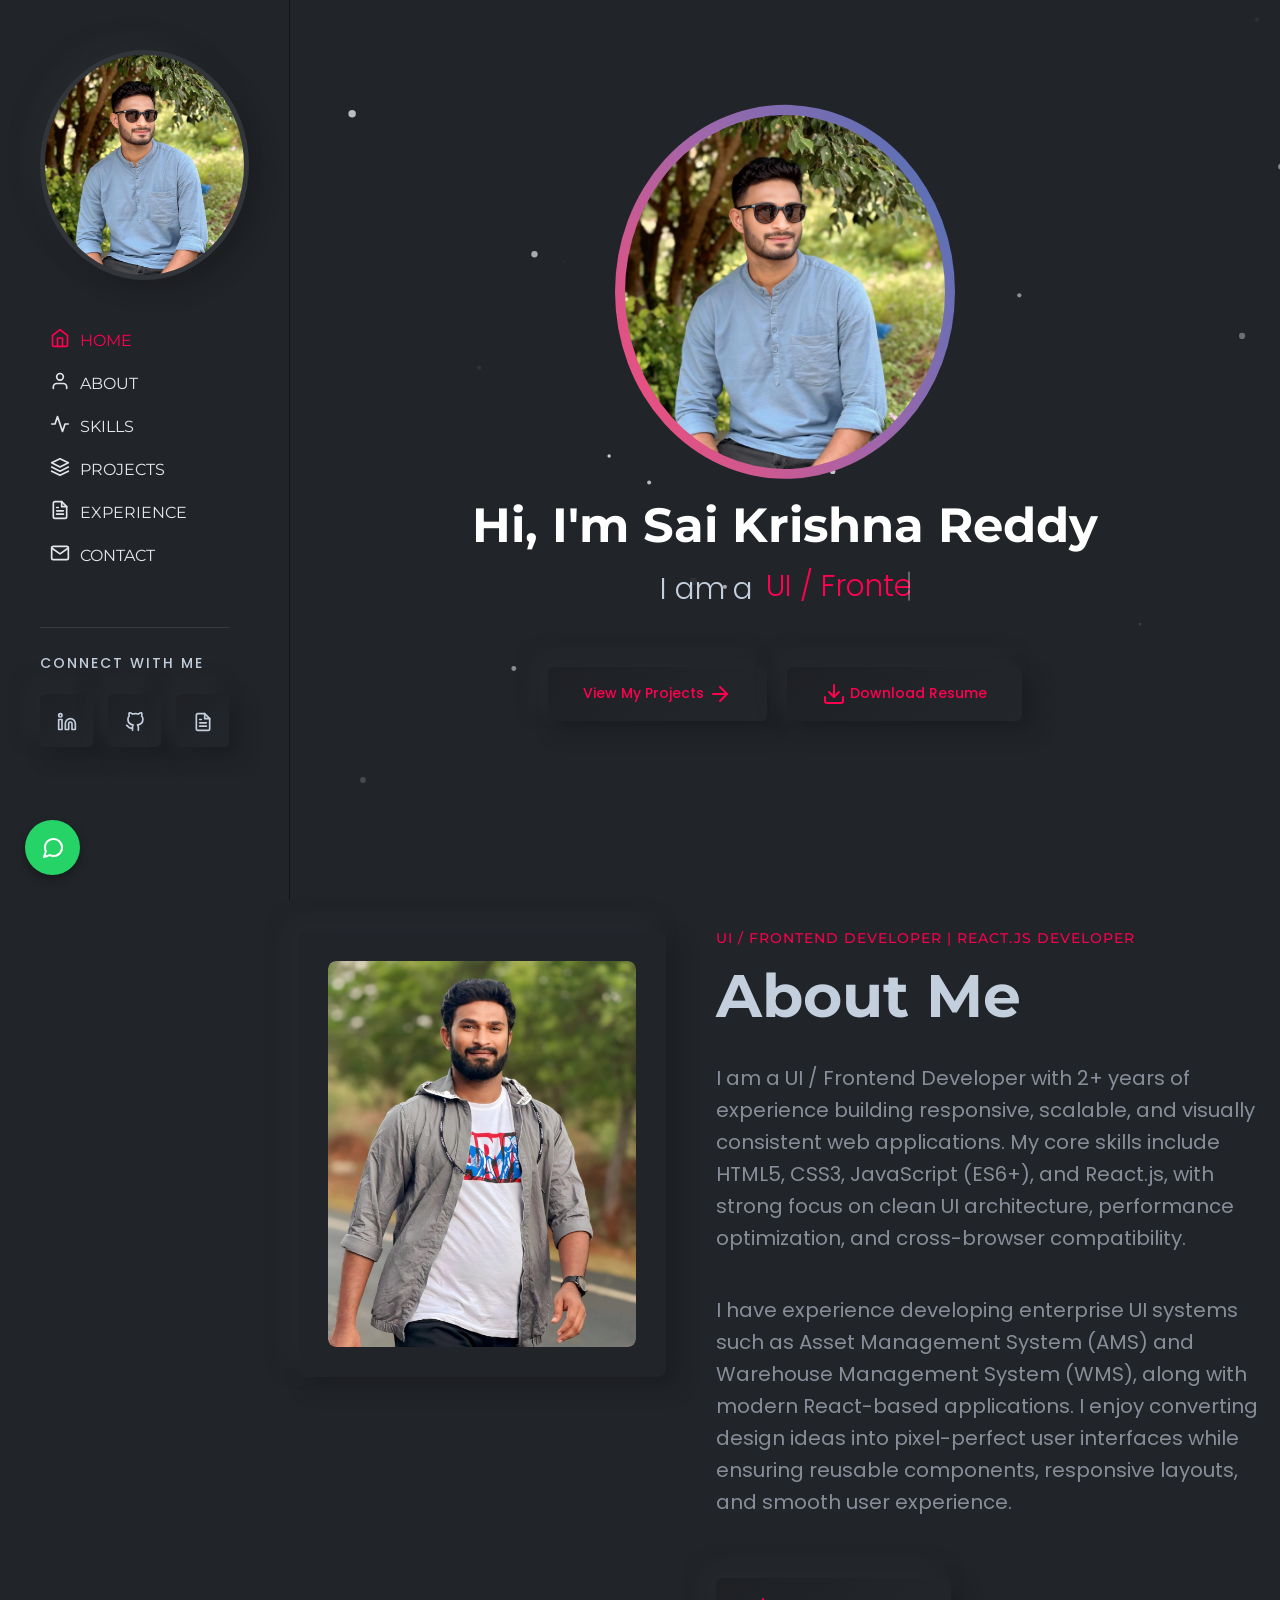
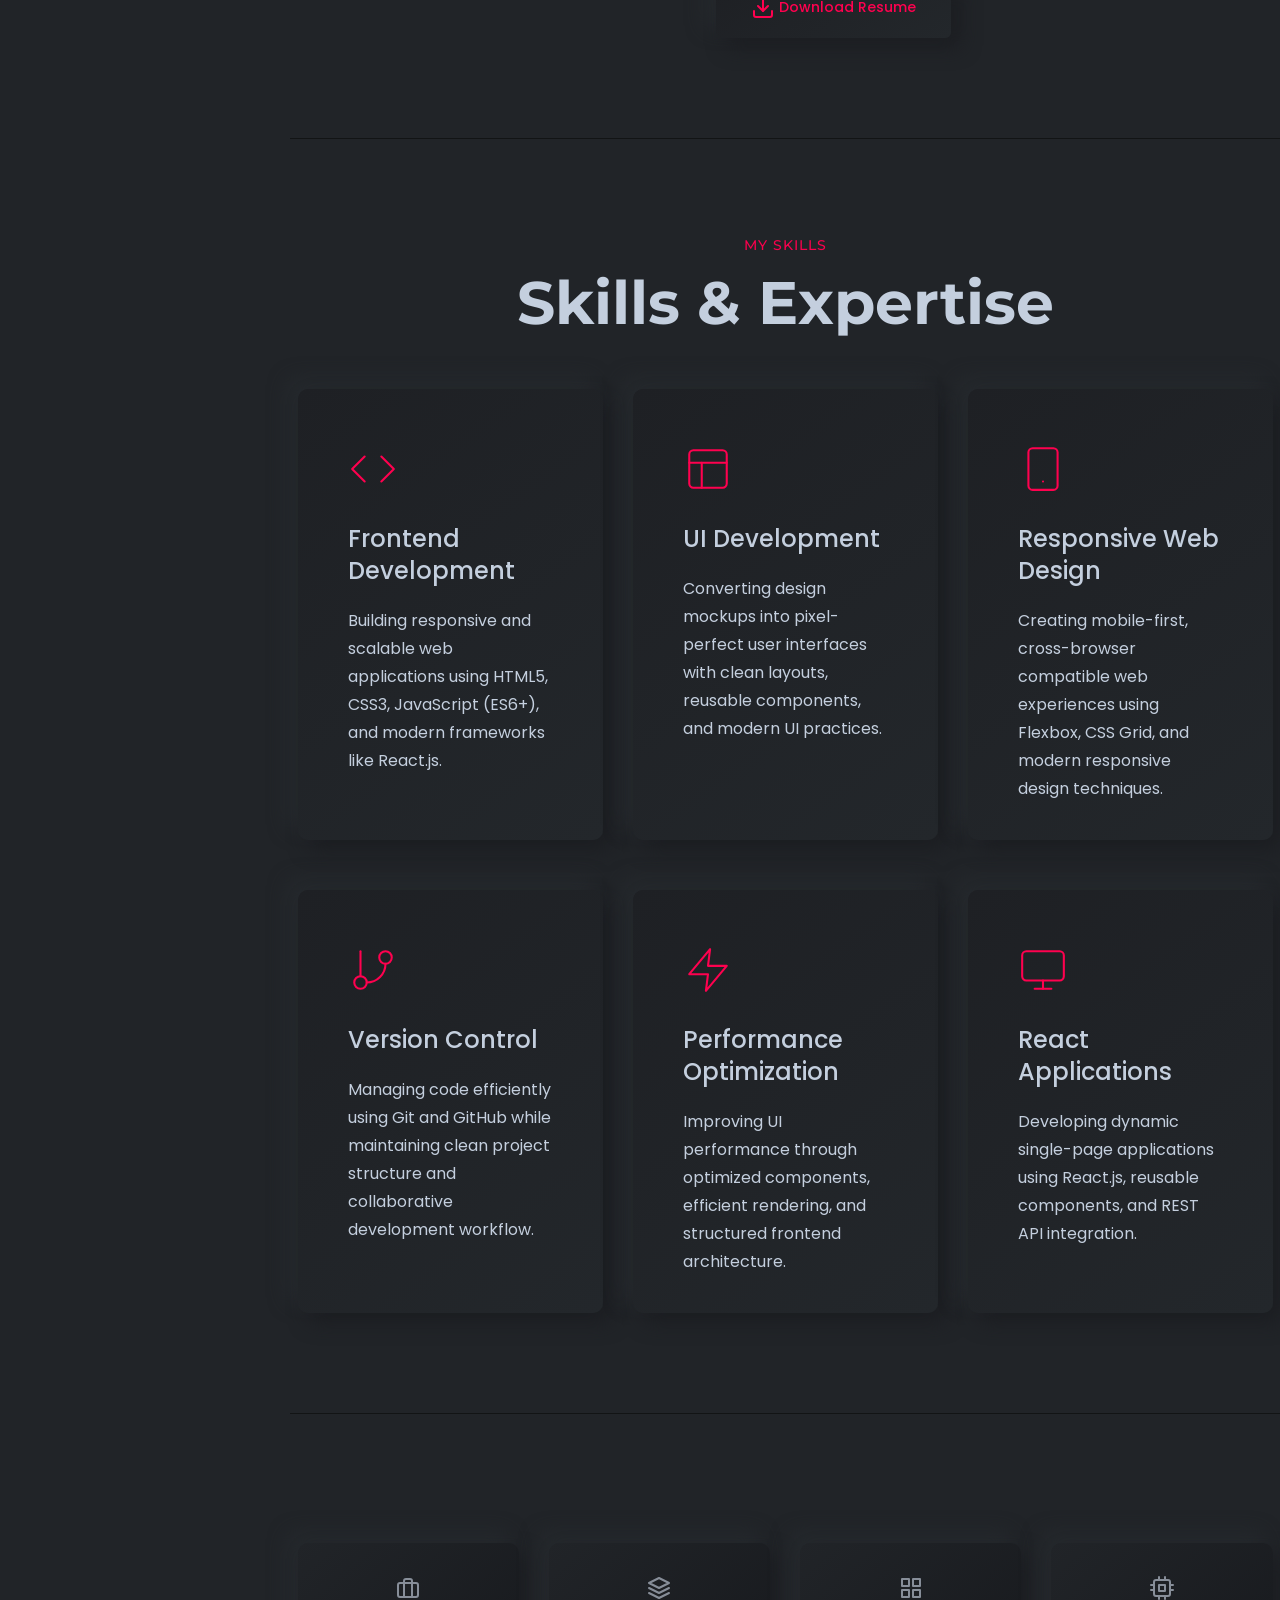
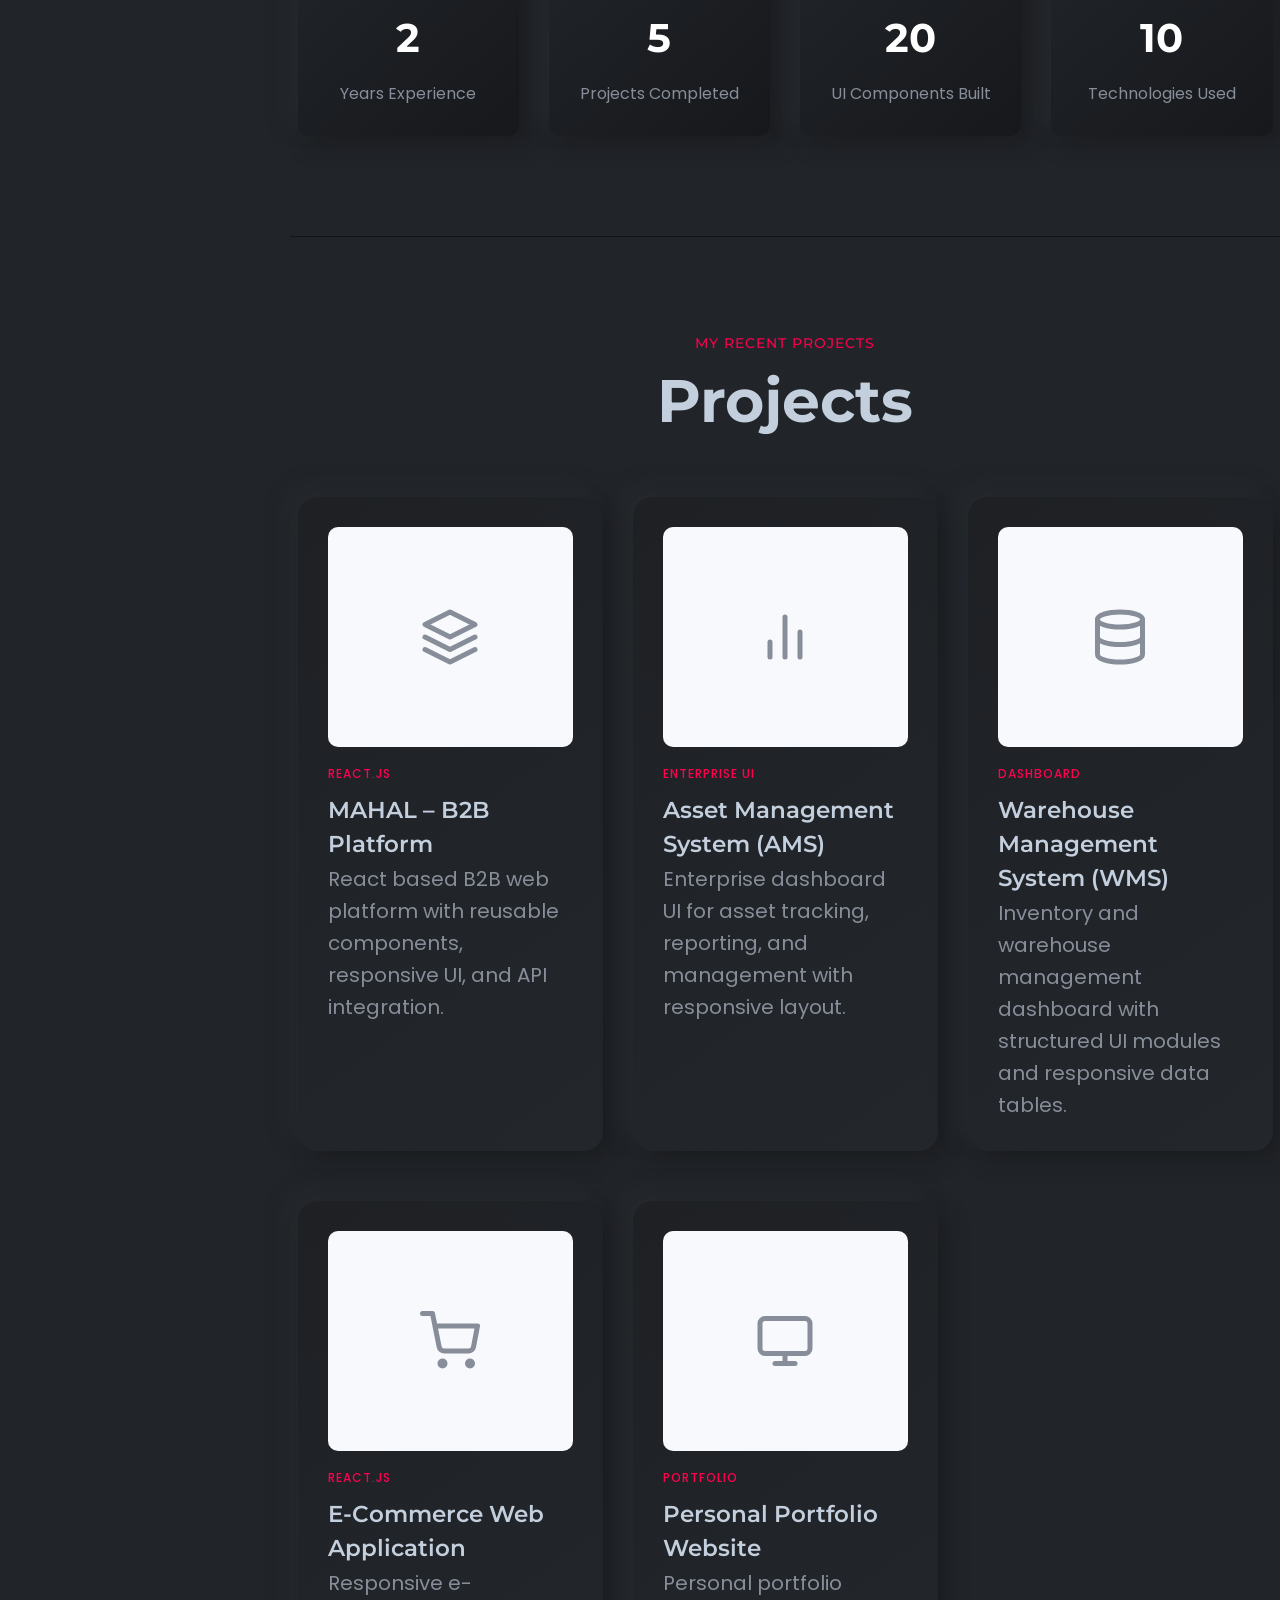
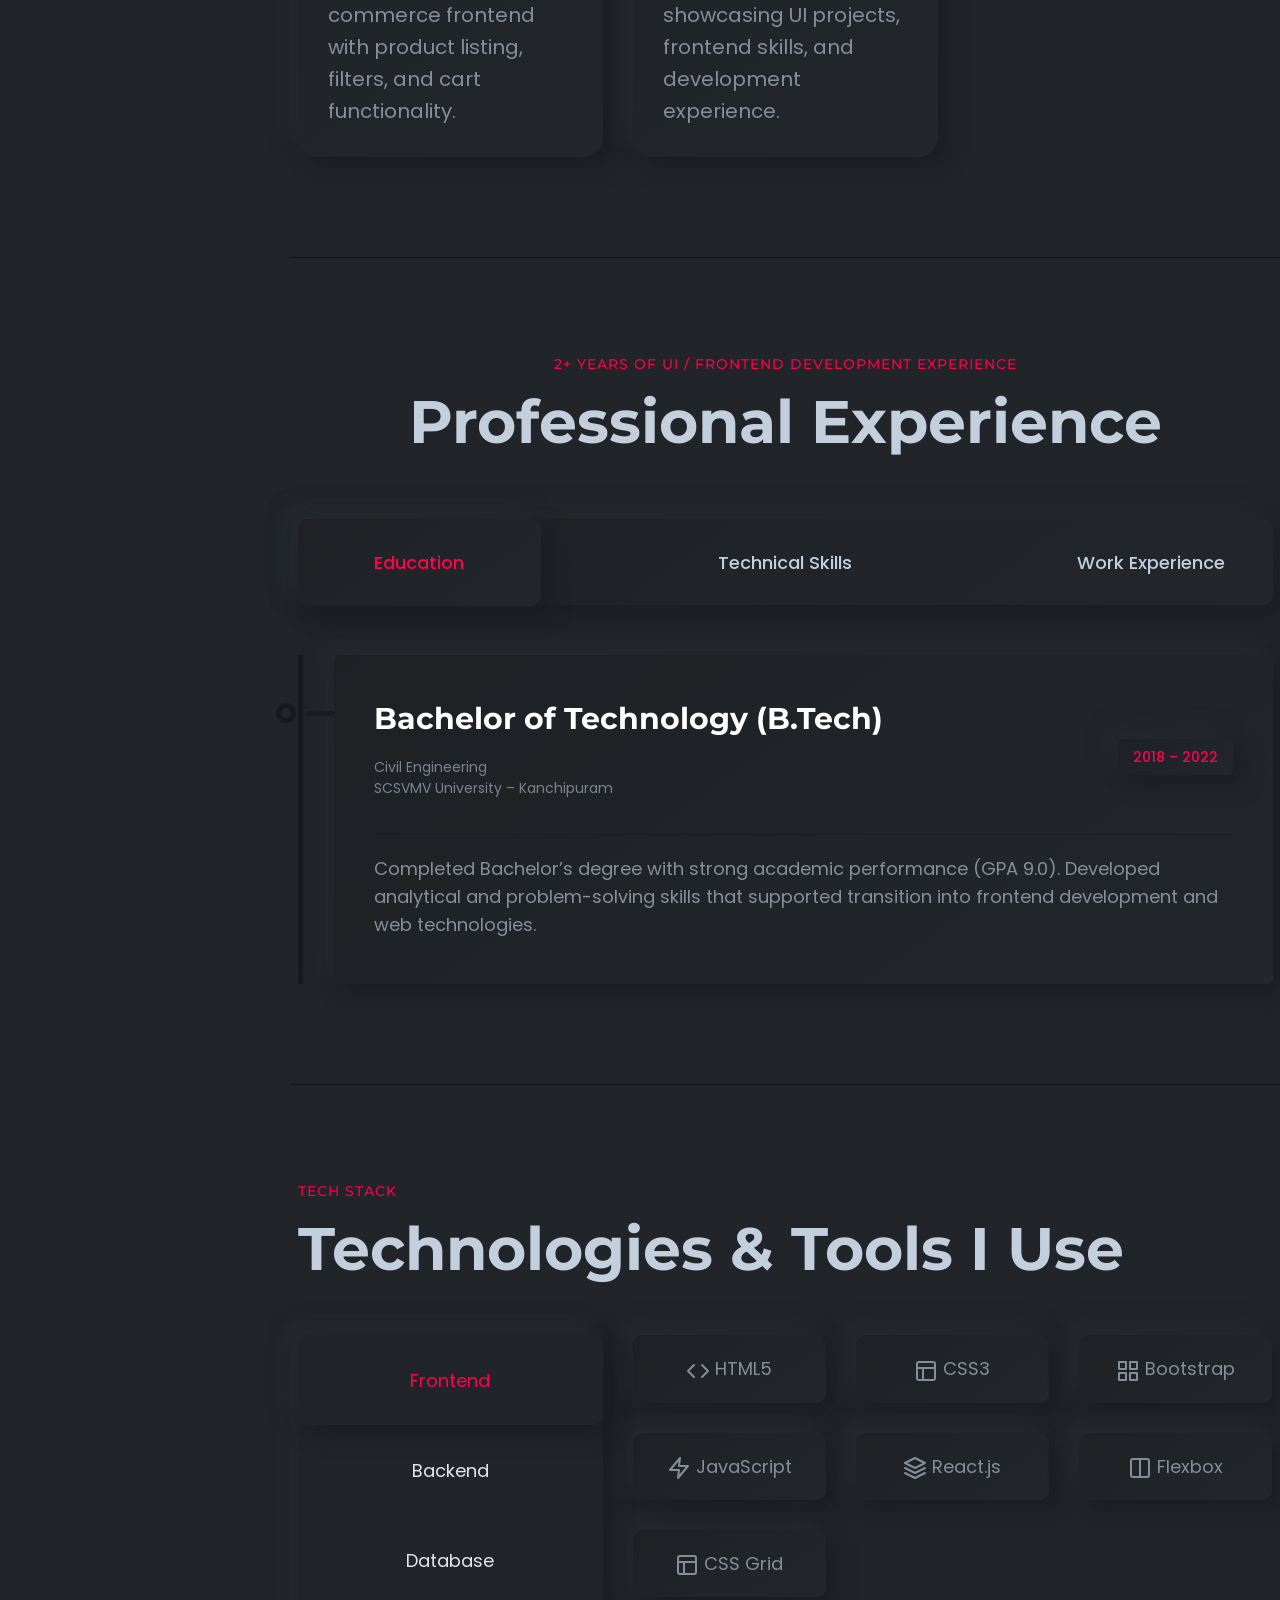
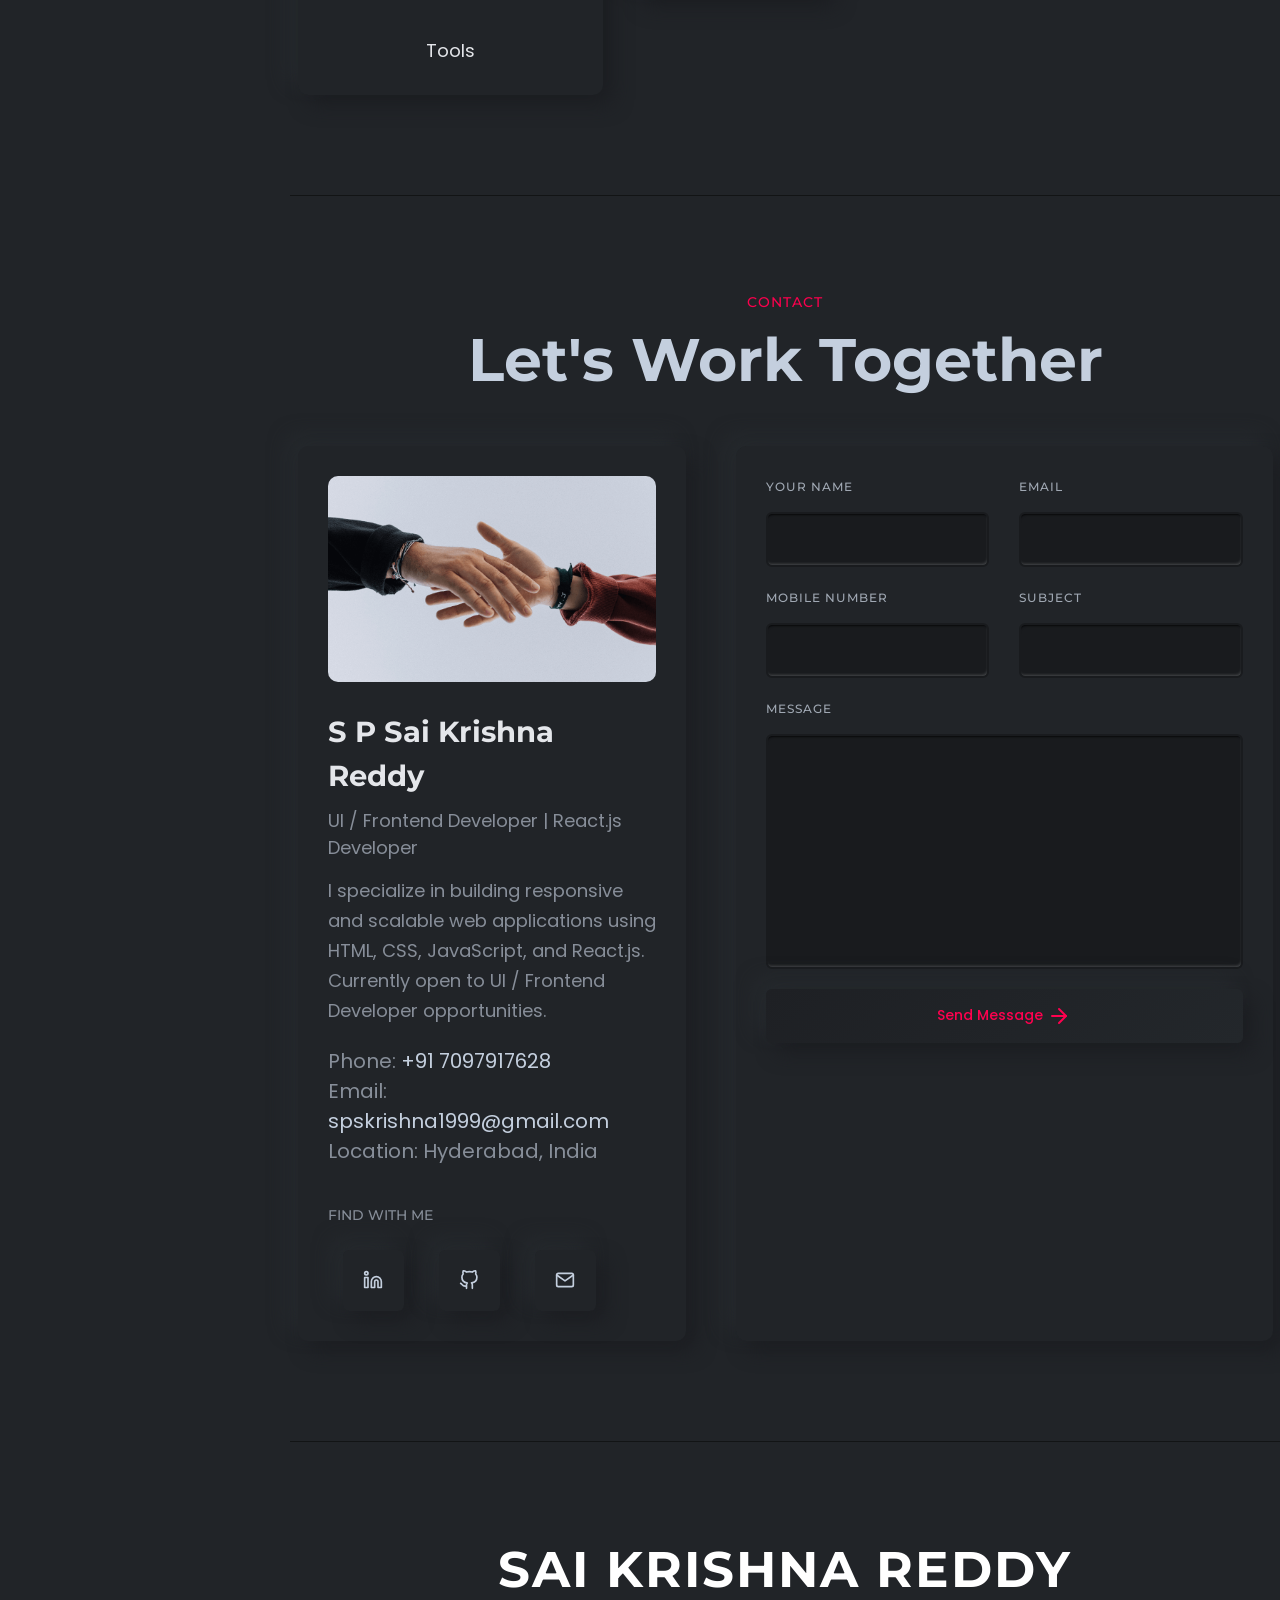
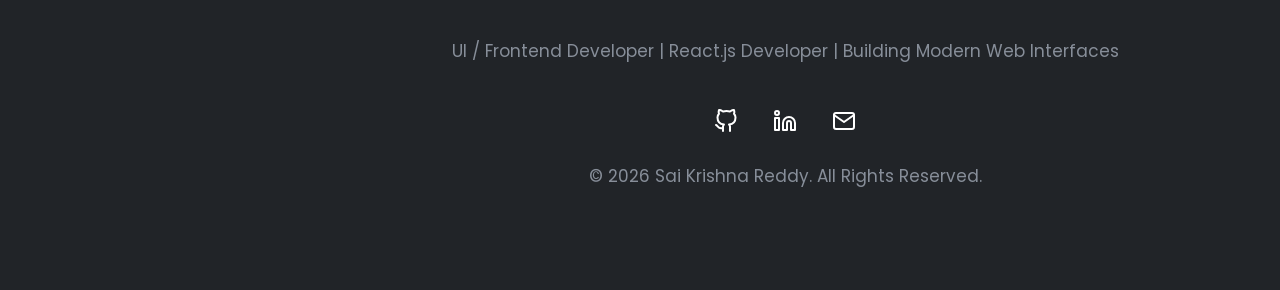
==== commit 8f5b6830: "Updated portfolio with new UI, projects, stats, and contact form" ====
--- a/Index.html
+++ b/Index.html
@@ -531,6 +531,73 @@
 </div>
       </div>
 
+<!-- Start Stats Area -->
+<div class="rn-counter-area rn-section-gap section-separator">
+  <div class="container">
+
+    <div class="row text-center">
+
+      <!-- Experience -->
+      <div class="col-lg-3 col-md-6 mt--30">
+        <div class="counter-card">
+
+          <div class="counter-icon">
+            <i data-feather="briefcase"></i>
+          </div>
+
+          <h3 class="counter" data-target="2">0</h3>
+          <p>Years Experience</p>
+
+        </div>
+      </div>
+
+      <!-- Projects -->
+      <div class="col-lg-3 col-md-6 mt--30">
+        <div class="counter-card">
+
+          <div class="counter-icon">
+            <i data-feather="layers"></i>
+          </div>
+
+          <h3 class="counter" data-target="5">0</h3>
+          <p>Projects Completed</p>
+
+        </div>
+      </div>
+
+      <!-- Components -->
+      <div class="col-lg-3 col-md-6 mt--30">
+        <div class="counter-card">
+
+          <div class="counter-icon">
+            <i data-feather="grid"></i>
+          </div>
+
+          <h3 class="counter" data-target="20">0</h3>
+          <p>UI Components Built</p>
+
+        </div>
+      </div>
+
+      <!-- Technologies -->
+      <div class="col-lg-3 col-md-6 mt--30">
+        <div class="counter-card">
+
+          <div class="counter-icon">
+            <i data-feather="cpu"></i>
+          </div>
+
+          <h3 class="counter" data-target="10">0</h3>
+          <p>Technologies Used</p>
+
+        </div>
+      </div>
+
+    </div>
+
+  </div>
+</div>
+
       <!-- Start Portfolio Area -->
       <div
         class="rn-portfolio-area rn-section-gap section-separator"
@@ -1305,59 +1372,67 @@
 
         <div class="contact-form-wrapper">
 
-          <form 
-            action="https://formsubmit.co/spskrishna1999@gmail.com"
-            method="POST"
-            class="rnt-contact-form row"
-          >
-
-            <!-- Disable captcha -->
-            <input type="hidden" name="_captcha" value="false">
-
-            <!-- Redirect after submit -->
-            <input type="hidden" name="_next" value="https://spskr-portfolio.netlify.app">
-
-            <!-- Name -->
-            <div class="col-lg-6">
-              <div class="form-group">
-                <label>Your Name</label>
-                <input class="form-control" name="Name" type="text" required>
-              </div>
-            </div>
-
-            <!-- Email -->
-            <div class="col-lg-6">
-              <div class="form-group">
-                <label>Email</label>
-                <input class="form-control" name="Email" type="email" required>
-              </div>
-            </div>
-
-            <!-- Subject -->
-            <div class="col-lg-12">
-              <div class="form-group">
-                <label>Subject</label>
-                <input class="form-control" name="Subject" type="text" required>
-              </div>
-            </div>
-
-            <!-- Message -->
-            <div class="col-lg-12">
-              <div class="form-group">
-                <label>Message</label>
-                <textarea class="form-control" name="Message" rows="6" required></textarea>
-              </div>
-            </div>
-
-            <!-- Button -->
-            <div class="col-lg-12">
-              <button type="submit" class="rn-btn">
-                <span>Send Message</span>
-                <i data-feather="arrow-right"></i>
-              </button>
-            </div>
-
-          </form>
+         <form 
+  action="https://formsubmit.co/spskrishna1999@gmail.com"
+  method="POST"
+  class="rnt-contact-form row"
+>
+
+  <!-- Disable captcha -->
+  <input type="hidden" name="_captcha" value="false">
+
+  <!-- Redirect after submit -->
+ <input type="hidden" name="_next" value="https://spskr-portfolio.netlify.app/thankyou.html">
+
+  <!-- Name -->
+  <div class="col-lg-6">
+    <div class="form-group">
+      <label>Your Name</label>
+      <input class="form-control" name="Name" type="text" required>
+    </div>
+  </div>
+
+  <!-- Email -->
+  <div class="col-lg-6">
+    <div class="form-group">
+      <label>Email</label>
+      <input class="form-control" name="Email" type="email" required>
+    </div>
+  </div>
+
+  <!-- Mobile Number -->
+  <div class="col-lg-6">
+    <div class="form-group">
+      <label>Mobile Number</label>
+      <input class="form-control" name="Phone" type="tel"   required>
+    </div>
+  </div>
+
+  <!-- Subject -->
+  <div class="col-lg-6">
+    <div class="form-group">
+      <label>Subject</label>
+      <input class="form-control" name="Subject" type="text" required>
+    </div>
+  </div>
+
+  <!-- Message -->
+  <div class="col-lg-12">
+    <div class="form-group">
+      <label>Message</label>
+      <textarea class="form-control" name="Message" rows="6" required></textarea>
+    </div>
+  </div>
+
+  <!-- Button -->
+  <div class="col-lg-12">
+    <button type="submit" class="rn-btn">
+      <span>Send Message</span>
+      <i data-feather="arrow-right"></i>
+    </button>
+  </div>
+
+</form>
 
         </div>
       </div>
@@ -1502,6 +1577,8 @@
         </div>
       </div>
       <!-- End Modal Portfolio area -->
+
+
       <!-- Modal Blog Body area Start -->
       <div
         class="modal fade"
@@ -1598,8 +1675,9 @@
         </div>
       </div>
       <!-- End Modal Blog area -->
-      <!-- modal area End -->
-
+
+
+     
       <!-- Back to  top Start -->
       <div class="backto-top">
         <div>
@@ -1607,7 +1685,17 @@
         </div>
       </div>
       <!-- Back to top end -->
+
+
     </main>
+
+    <a href="https://wa.me/917097917628"
+   class="whatsapp-float"
+   target="_blank">
+
+   <i data-feather="message-circle"></i>
+
+</a>
 
     <!-- JS ============================================ -->
     <script
@@ -1626,6 +1714,39 @@
     <script src="assets/js/vendor/jquery-one-page-nav.js"></script>
     <!-- main JS -->
     <script src="assets/js/main.js"></script>
+
+<script>
+
+const counters = document.querySelectorAll('.counter');
+
+counters.forEach(counter => {
+
+  const updateCounter = () => {
+
+    const target = +counter.getAttribute('data-target');
+    const count = +counter.innerText;
+
+    const increment = target / 100;
+
+    if(count < target){
+
+      counter.innerText = Math.ceil(count + increment);
+
+      setTimeout(updateCounter, 20);
+
+    } else {
+
+      counter.innerText = target;
+
+    }
+
+  };
+
+  updateCounter();
+
+});
+
+</script>
 
     <script>
       particlesJS(
--- a/assets/css/style.css
+++ b/assets/css/style.css
@@ -19760,4 +19760,64 @@
 .social-icone a:hover {
   transform: translateY(-5px);
   color: #ff014f;
+}
+
+.counter-card{
+background:linear-gradient(to right bottom, #212428, #16181c);
+padding:30px;
+border-radius:10px;
+transition:0.3s;
+box-shadow: var(--shadow-1);
+}
+
+.counter-card h3{
+font-size:40px;
+font-weight:700;
+color:#ffffff;
+}
+
+.counter-card p{
+margin-top:10px;
+font-size:16px;
+}
+
+.counter-card:hover{
+transform:translateY(-5px);
+}
+
+ 
+.counter-icon{
+margin-bottom:15px;
+}
+
+.counter-icon i{
+width:35px;
+height:35px;
+color:#ffffff;
+}
+ 
+.whatsapp-float{
+position:fixed;
+bottom:25px;
+left:25px;
+background:#25D366;
+color:white;
+width:55px;
+height:55px;
+border-radius:50%;
+display:flex;
+align-items:center;
+justify-content:center;
+box-shadow:0 4px 10px rgba(0,0,0,0.3);
+z-index:1000;
+}
+
+.whatsapp-float i{
+width:28px;
+height:28px;
+}
+
+.whatsapp-float:hover{
+transform:scale(1.1);
+transition:0.3s;
 }
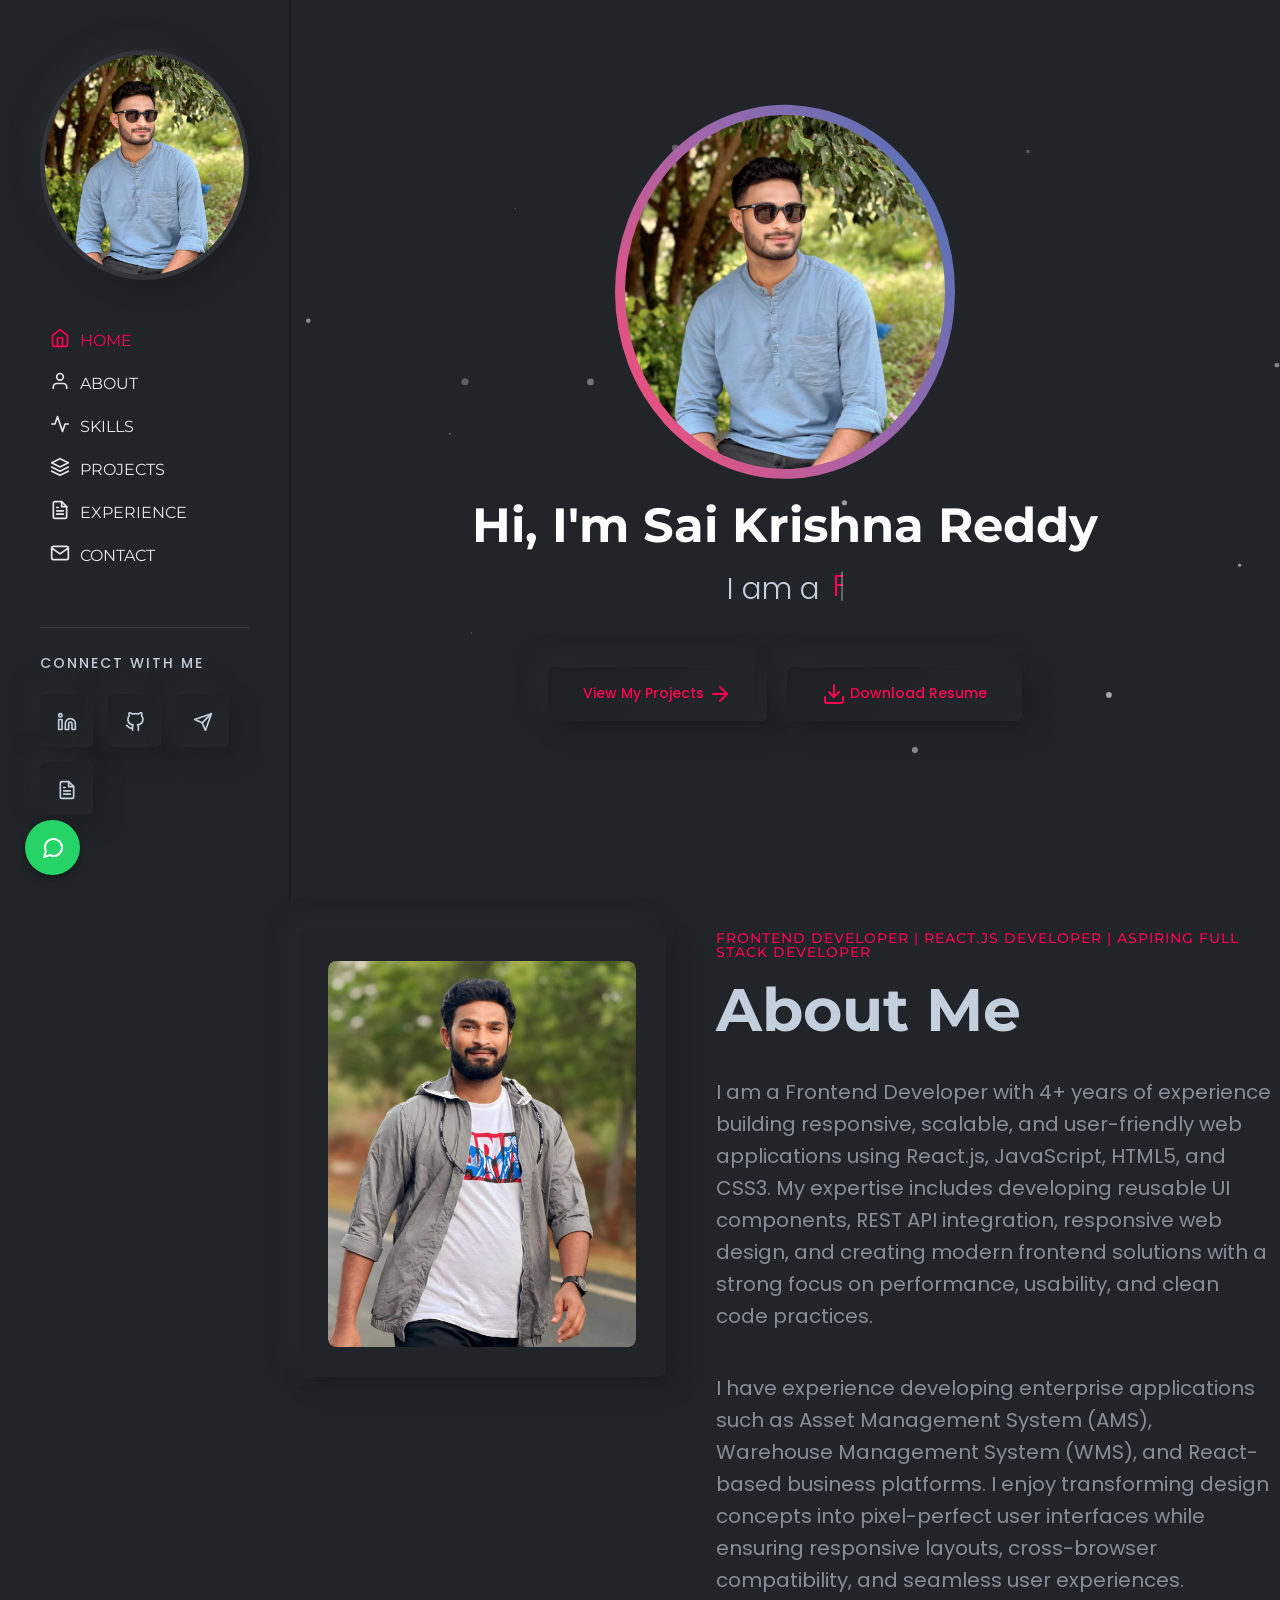
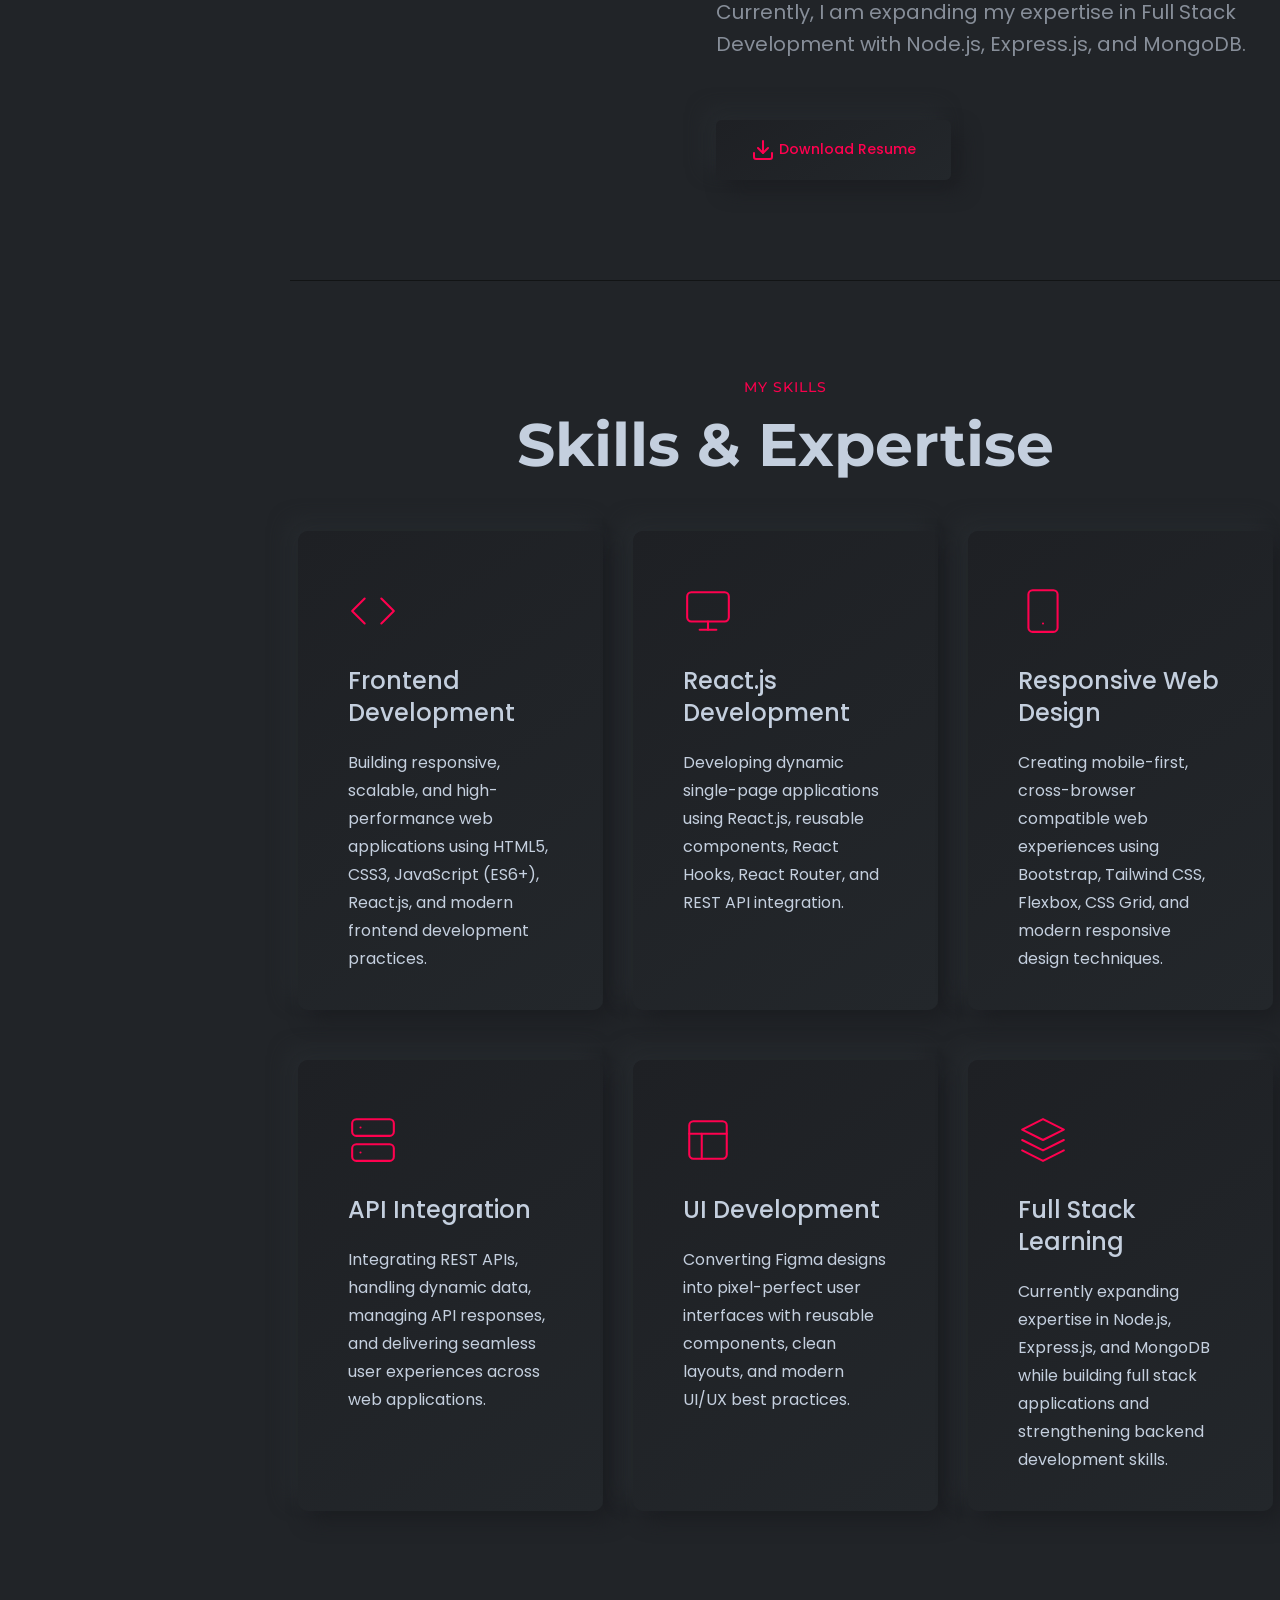
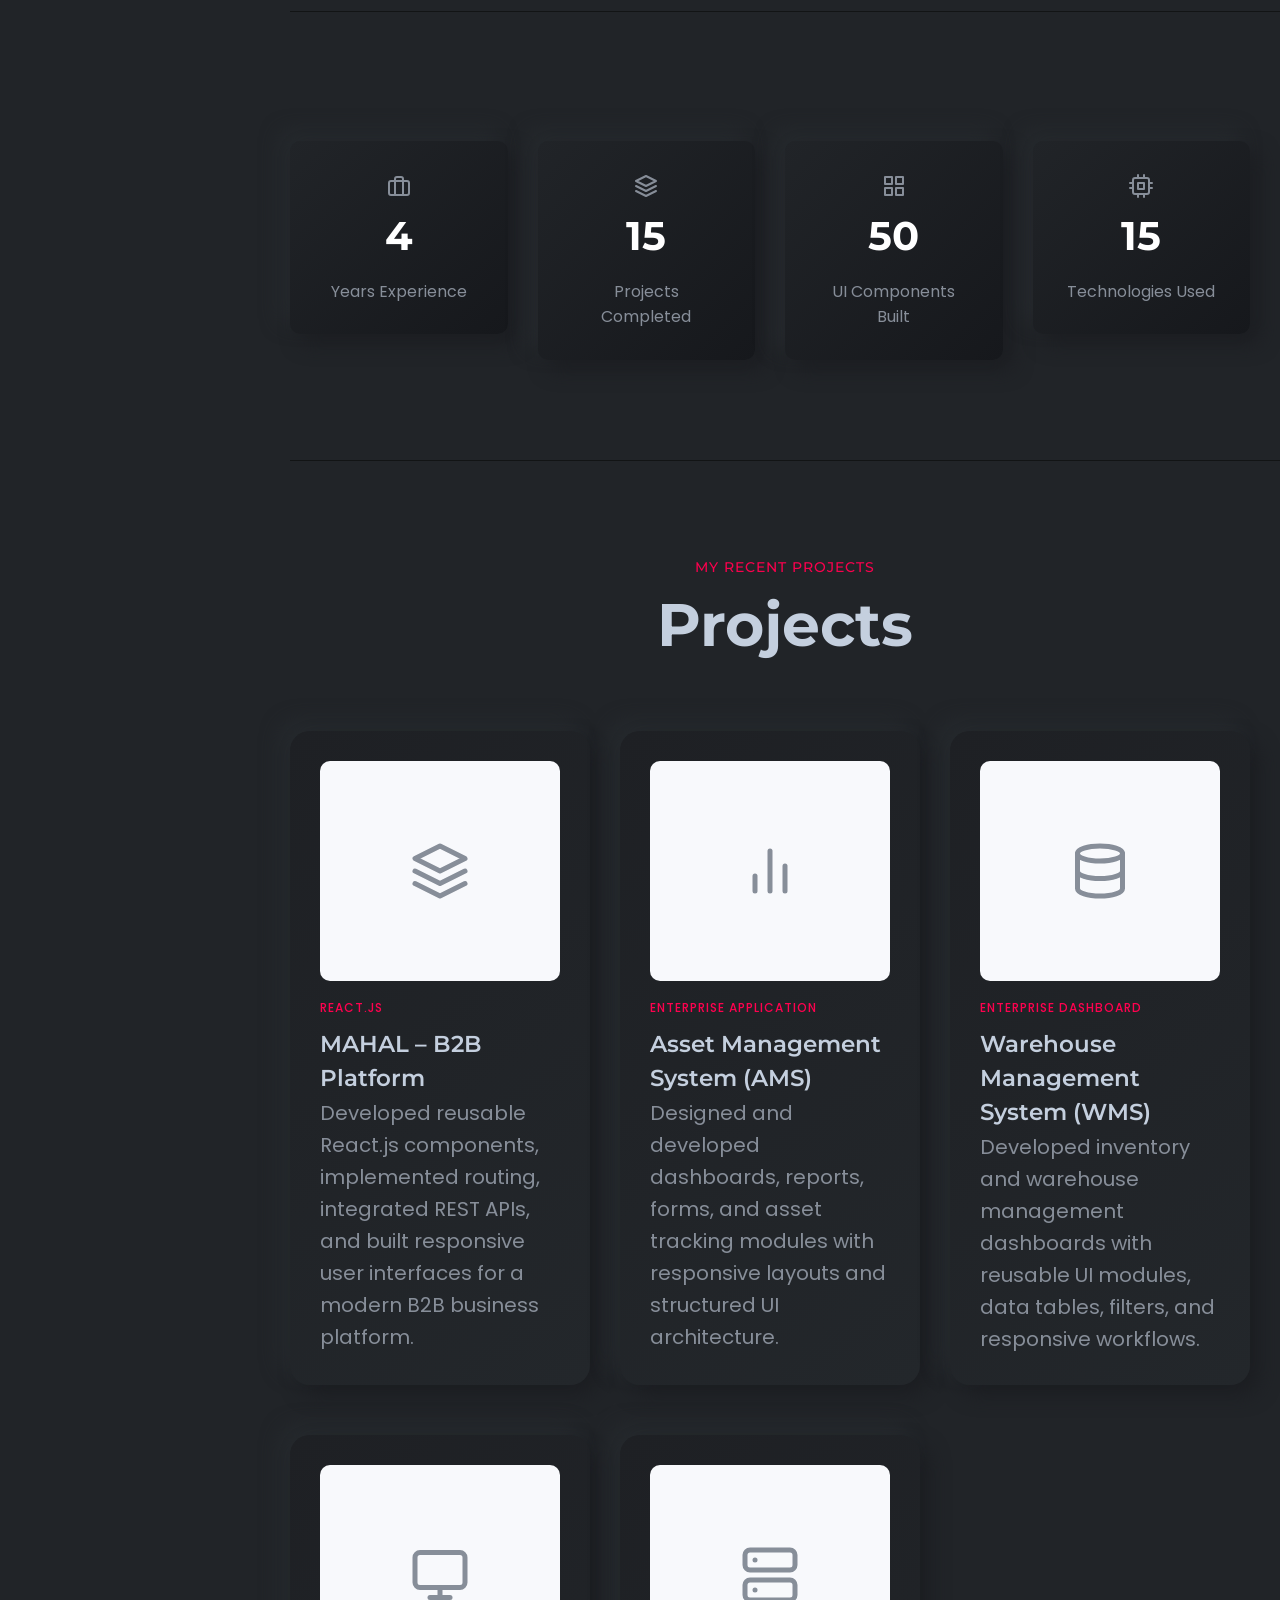
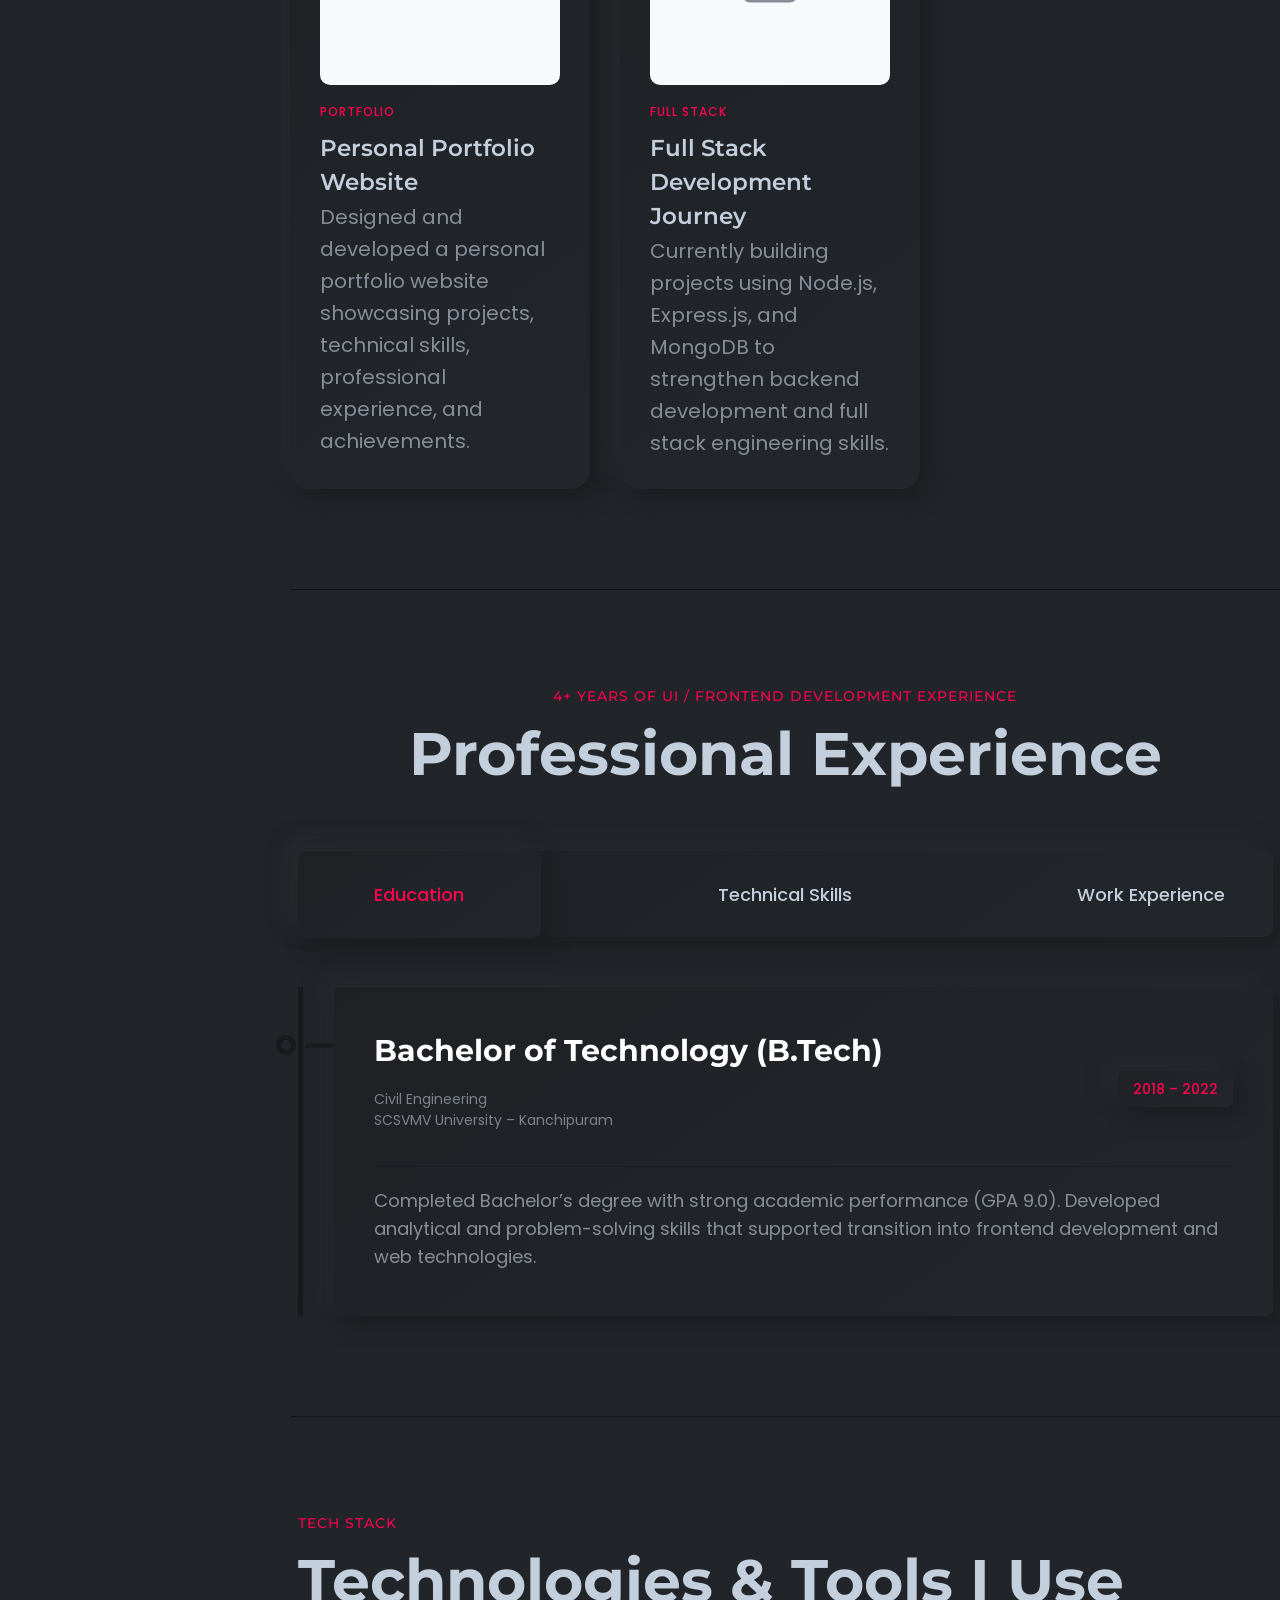
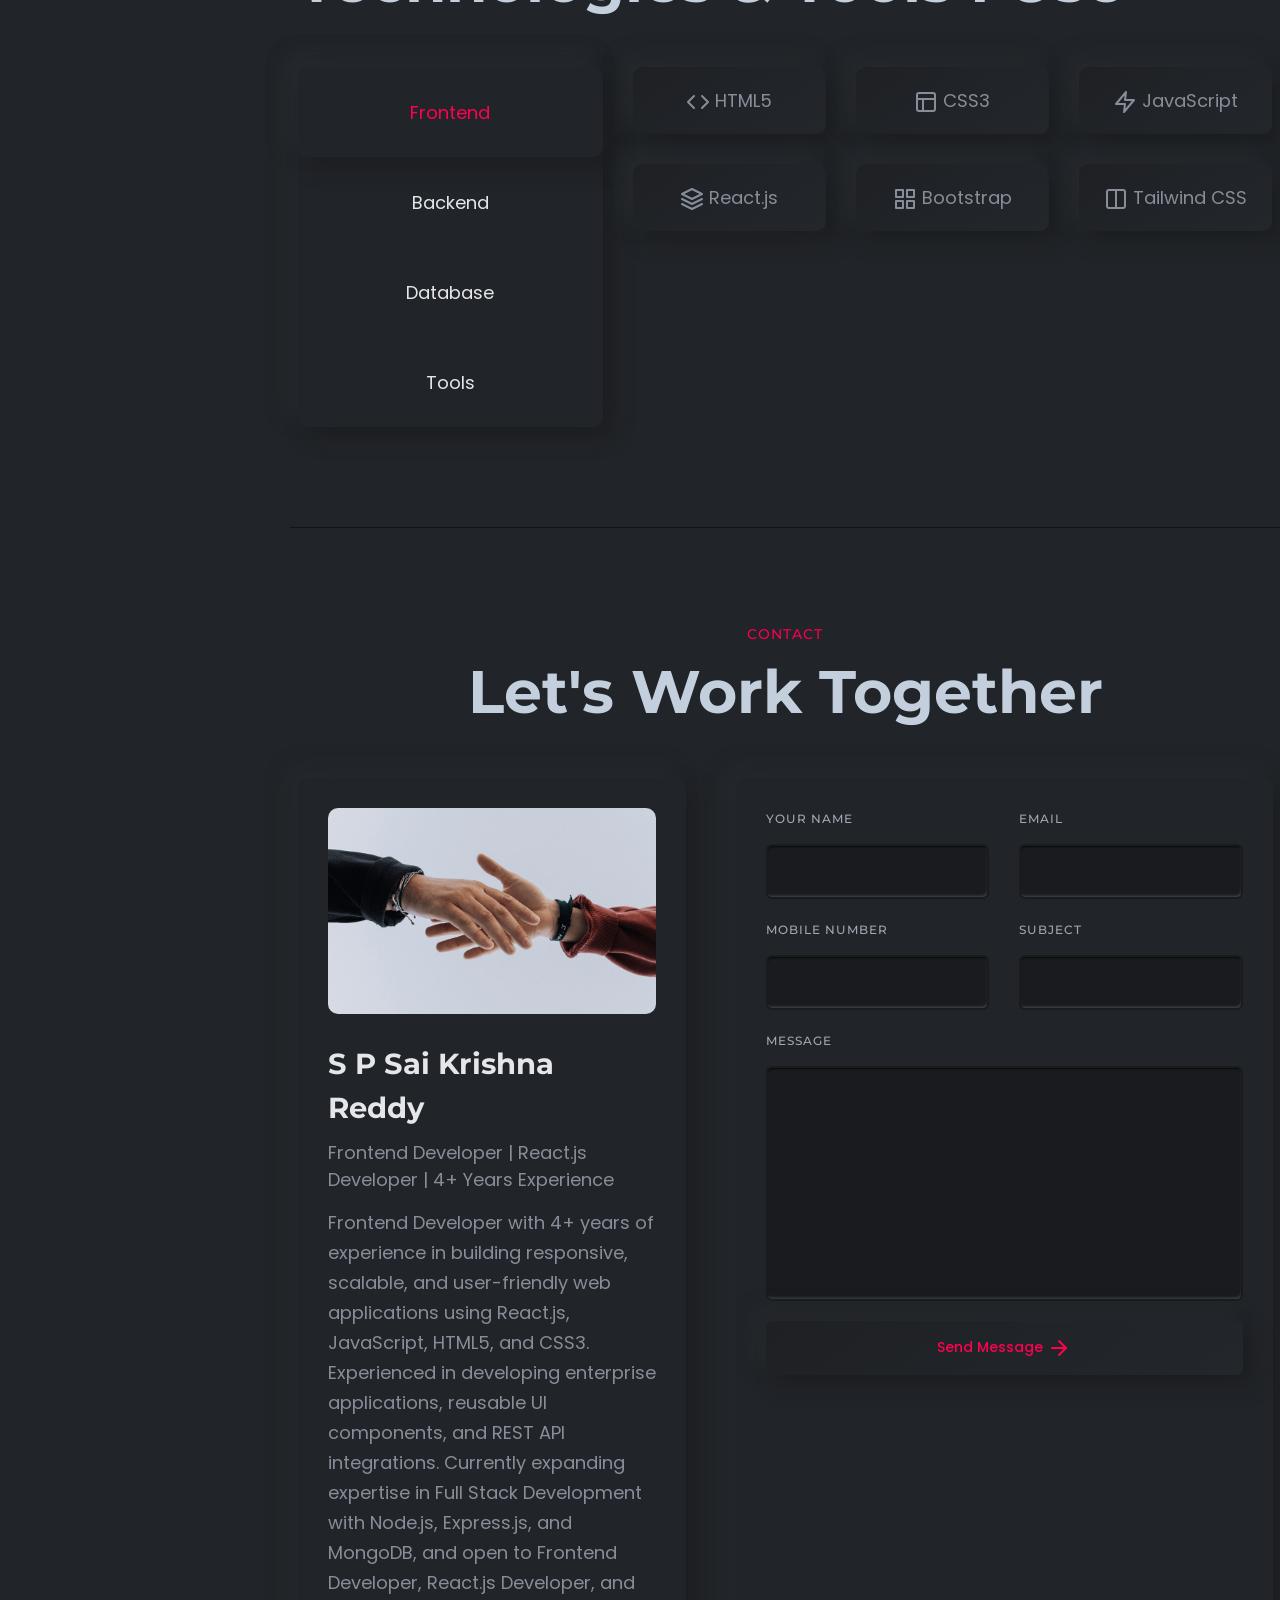
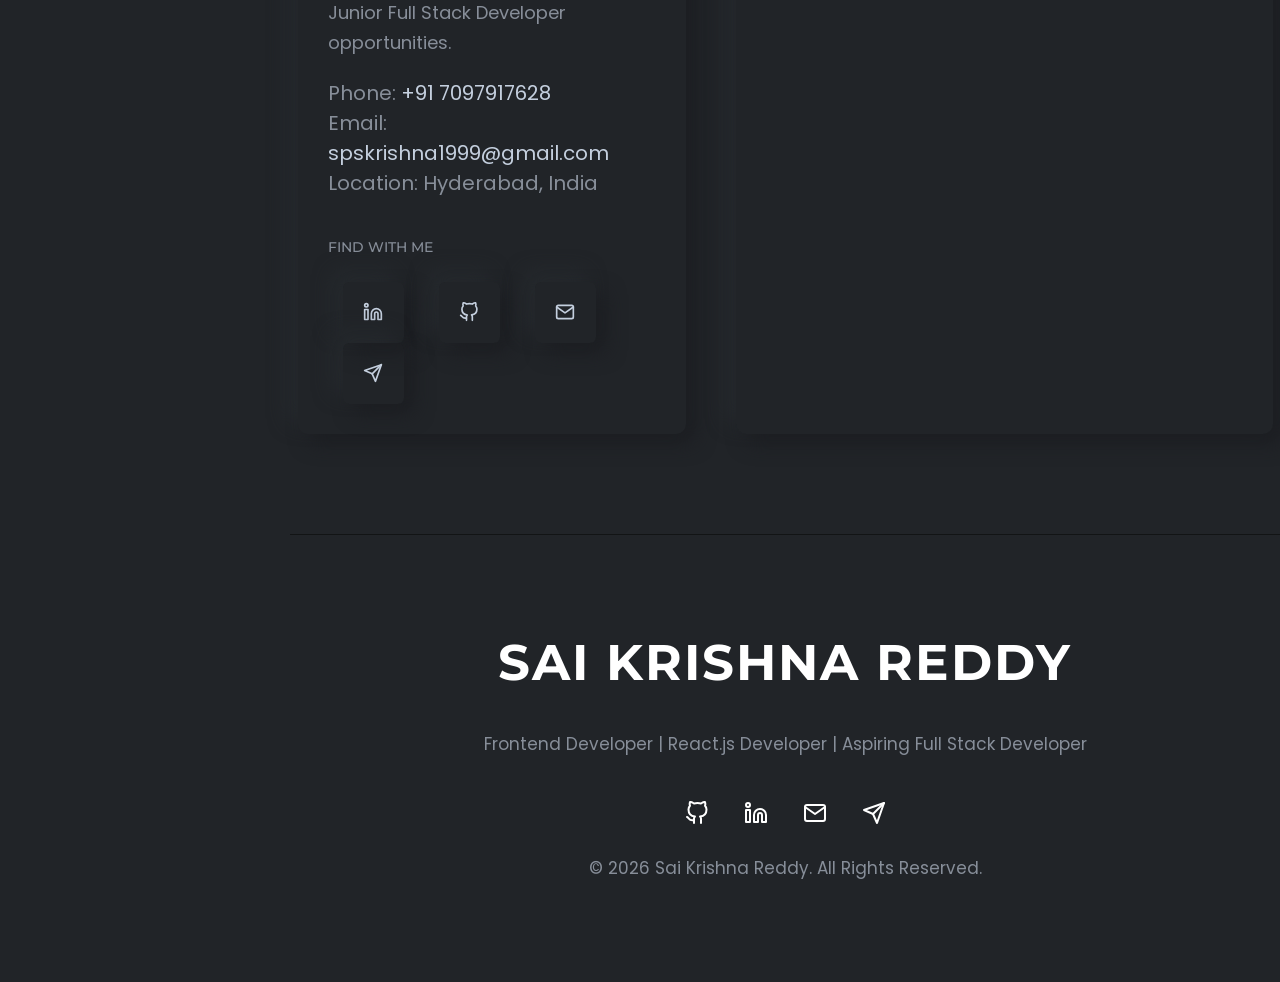
==== commit 66716d42: "Add files via upload" ====
--- a/Index.html
+++ b/Index.html
@@ -1,1897 +1,1886 @@
 <!doctype html>
 <html lang="en">
-  <head>
-    <meta charset="utf-8" />
-    <meta http-equiv="x-ua-compatible" content="ie=edge" />
-    <title>
-      Sai Krishna Reddy | Frontend Developer | React Developer Portfolio
-    </title>
-    <meta name="robots" content="noindex, follow" />
-    <meta name="description" content="" />
-    <meta
-      name="viewport"
-      content="width=device-width, initial-scale=1, shrink-to-fit=no"
-    />
-    <!-- Favicon -->
-    <link
-      rel="shortcut icon"
-      type="image/x-icon"
-      href="assets/images/favicon.png"
-    />
-    <!-- CSS 
+
+<head>
+  <meta charset="utf-8" />
+  <meta http-equiv="x-ua-compatible" content="ie=edge" />
+  <title>
+    S P Sai Krishna Reddy | Frontend Developer | React.js Developer | JavaScript Developer Portfolio
+  </title>
+  <meta name="robots" content="noindex, follow" />
+  <meta name="description" content="" />
+  <meta name="viewport" content="width=device-width, initial-scale=1, shrink-to-fit=no" />
+  <!-- Favicon -->
+  <link rel="shortcut icon" type="image/x-icon" href="assets/images/favicon.png" />
+  <!-- CSS 
     ============================================ -->
-    <link rel="stylesheet" href="assets/css/vendor/bootstrap.min.css" />
-    <link rel="stylesheet" href="assets/css/vendor/slick.css" />
-    <link rel="stylesheet" href="assets/css/vendor/slick-theme.css" />
-    <link rel="stylesheet" href="assets/css/vendor/aos.css" />
-    <link rel="stylesheet" href="assets/css/plugins/feature.css" />
-    <!-- Style css -->
-    <link rel="stylesheet" href="assets/css/style.css" />
-  </head>
-
-  <body
-    class="template-color-1 home-sticky spybody"
-    data-spy="scroll"
-    data-target=".navbar-example2"
-    data-offset="150"
-  >
-    <!-- start Header area -->
-    <div class="d-none d-xl-block">
-
-
-<header
-  class="rn-header-area d-flex align-items-start flex-column left-header-style"
->
-  <!-- Logo -->
-  <div class="logo-area">
-    <a href="#home">
-      <img src="assets/images/Sai_Side.jpeg" alt="Sai Krishna - Frontend Developer" />
-    </a>
+  <link rel="stylesheet" href="assets/css/vendor/bootstrap.min.css" />
+  <link rel="stylesheet" href="assets/css/vendor/slick.css" />
+  <link rel="stylesheet" href="assets/css/vendor/slick-theme.css" />
+  <link rel="stylesheet" href="assets/css/vendor/aos.css" />
+  <link rel="stylesheet" href="assets/css/plugins/feature.css" />
+  <!-- Style css -->
+  <link rel="stylesheet" href="assets/css/style.css" />
+</head>
+
+<body class="template-color-1 home-sticky spybody" data-spy="scroll" data-target=".navbar-example2" data-offset="150">
+  <!-- start Header area -->
+  <div class="d-none d-xl-block">
+
+
+    <header class="rn-header-area d-flex align-items-start flex-column left-header-style">
+      <!-- Logo -->
+      <div class="logo-area">
+        <a href="#home">
+          <img src="assets/images/Sai_Side.jpeg" alt="Sai Krishna - Frontend Developer" />
+        </a>
+      </div>
+
+      <!-- Navigation -->
+      <nav id="sideNavs" class="mainmenu-nav navbar-example2 onepagenav">
+        <ul class="primary-menu nav nav-pills">
+
+          <li class="nav-item current">
+            <a class="nav-link smoth-animation-two" href="#home">
+              <i data-feather="home"></i> Home
+            </a>
+          </li>
+
+          <li class="nav-item">
+            <a class="nav-link smoth-animation-two" href="#about">
+              <i data-feather="user"></i> About
+            </a>
+          </li>
+
+          <li class="nav-item">
+            <a class="nav-link smoth-animation-two" href="#features">
+              <i data-feather="activity"></i> Skills
+            </a>
+          </li>
+
+          <li class="nav-item">
+            <a class="nav-link smoth-animation-two" href="#portfolio">
+              <i data-feather="layers"></i> Projects
+            </a>
+          </li>
+
+          <li class="nav-item">
+            <a class="nav-link smoth-animation-two" href="#resume">
+              <i data-feather="file-text"></i> Experience
+            </a>
+          </li>
+
+          <li class="nav-item">
+            <a class="nav-link smoth-animation-two" href="#contact">
+              <i data-feather="mail"></i> Contact
+            </a>
+          </li>
+
+        </ul>
+      </nav>
+
+      <!-- Social Links -->
+      <div class="footer">
+        <div class="social-share-style-1 mt--40">
+          <span class="title">Connect With Me</span>
+
+          <ul class="social-share d-flex liststyle">
+
+            <!-- LinkedIn -->
+            <li class="linkedin">
+              <a href="https://www.linkedin.com/in/s-p-sai-krishna-reddy-47310b245/" target="_blank"
+                rel="noopener noreferrer" aria-label="LinkedIn Profile">
+                <i data-feather="linkedin"></i>
+              </a>
+            </li>
+
+            <!-- GitHub -->
+            <li class="github">
+              <a href="https://github.com/spskrishna1999" target="_blank" rel="noopener noreferrer"
+                aria-label="GitHub Profile">
+                <i data-feather="github"></i>
+              </a>
+            </li>
+
+            <li class="telegram">
+              <a href=" https://t.me/Spskr1999" target="_blank" rel="noopener noreferrer" aria-label="GitHub Profile">
+                <i data-feather="send"></i>
+              </a>
+            </li>
+
+
+
+
+            <!-- Resume Download -->
+            <li class="resume">
+              <a href="assets/Sai_Krishna_Resume.pdf" target="_blank" aria-label="Download Resume">
+                <i data-feather="file-text"></i>
+              </a>
+            </li>
+
+          </ul>
+        </div>
+      </div>
+    </header>
+
+
   </div>
 
-  <!-- Navigation -->
-  <nav id="sideNavs" class="mainmenu-nav navbar-example2 onepagenav">
-<ul class="primary-menu nav nav-pills">
-
-  <li class="nav-item current">
-    <a class="nav-link smoth-animation-two" href="#home">
-      <i data-feather="home"></i> Home
-    </a>
-  </li>
-
-  <li class="nav-item">
-    <a class="nav-link smoth-animation-two" href="#about">
-      <i data-feather="user"></i> About
-    </a>
-  </li>
-
-  <li class="nav-item">
-    <a class="nav-link smoth-animation-two" href="#features">
-      <i data-feather="activity"></i> Skills
-    </a>
-  </li>
-
-  <li class="nav-item">
-    <a class="nav-link smoth-animation-two" href="#portfolio">
-      <i data-feather="layers"></i> Projects
-    </a>
-  </li>
-
-  <li class="nav-item">
-    <a class="nav-link smoth-animation-two" href="#resume">
-      <i data-feather="file-text"></i> Experience
-    </a>
-  </li>
-
-  <li class="nav-item">
-    <a class="nav-link smoth-animation-two" href="#contact">
-      <i data-feather="mail"></i> Contact
-    </a>
-  </li>
-
-</ul>
-  </nav>
-
-  <!-- Social Links -->
-  <div class="footer">
-   <div class="social-share-style-1 mt--40">
-  <span class="title">Connect With Me</span>
-
-  <ul class="social-share d-flex liststyle">
-
-    <!-- LinkedIn -->
-    <li class="linkedin">
-      <a href="https://www.linkedin.com/in/s-p-sai-krishna-reddy-47310b245/" 
-         target="_blank" rel="noopener noreferrer" aria-label="LinkedIn Profile">
-        <i data-feather="linkedin"></i>
-      </a>
-    </li>
-
-    <!-- GitHub -->
-    <li class="github">
-      <a href="https://github.com/spskrishna1999" 
-         target="_blank" rel="noopener noreferrer" aria-label="GitHub Profile">
-        <i data-feather="github"></i>
-      </a>
-    </li>
-
-    
-
-    <!-- Resume Download -->
-    <li class="resume">
-      <a href="assets/Sai_Krishna_Resume.pdf" target="_blank" aria-label="Download Resume">
-        <i data-feather="file-text"></i>
-      </a>
-    </li>
-
-  </ul>
-</div>
-  </div>
-</header>
-
-
-    </div>
-
-    <!-- Header Mobile Bar  -->
-    <div class="header-style-2 d-block d-xl-none">
-      <div class="row align-items-center">
-        <div class="col-6">
-          <div class="logo">
-            <a href="index.html">
-              <img src="assets/images/Sai_Side.jpeg" alt="Logo" />
-            </a>
-          </div>
-        </div>
-        <div class="col-6">
-          <div class="header-right text-end">
-            <div class="hamberger-menu">
-              <i id="menuBtn" class="feather-menu humberger-menu"></i>
-            </div>
-          </div>
+  <!-- Header Mobile Bar  -->
+  <div class="header-style-2 d-block d-xl-none">
+    <div class="row align-items-center">
+      <div class="col-6">
+        <div class="logo">
+          <a href="index.html">
+            <img src="assets/images/Sai_Side.jpeg" alt="Logo" />
+          </a>
         </div>
       </div>
-    </div>
-
-
-    <!-- Start Popup Mobile Menu  -->
-<div class="popup-mobile-menu">
-  <div class="inner">
-
-  <div class="menu-top">
-  <div class="menu-header">
-
-    <!-- Logo -->
-    <a class="logo" href="#home">
-      <img
-        src="assets/images/Sai_Side.jpeg"
-        alt="Sai Krishna Reddy - UI / Frontend Developer"
-      />
-    </a>
-
-    <div class="close-button">
-      <button class="close-menu-activation close">
-        <i data-feather="x"></i>
-      </button>
-    </div>
-
-  </div>
-
-  <!-- Short Intro -->
-  <p class="description">
-    UI / Frontend Developer with 2+ years of experience building responsive,
-    scalable, and visually consistent web applications using HTML5, CSS3,
-    JavaScript, and React.js.
-  </p>
-</div>
-
-  <div class="content">
-
-  <!-- Mobile Navigation -->
-  <ul class="primary-menu nav nav-pills">
-
-    <li class="nav-item">
-      <a class="nav-link smoth-animation-two" href="#home">
-        <i data-feather="home"></i> Home
-      </a>
-    </li>
-
-    <li class="nav-item">
-      <a class="nav-link smoth-animation-two" href="#about">
-        <i data-feather="user"></i> About
-      </a>
-    </li>
-
-    <li class="nav-item">
-      <a class="nav-link smoth-animation-two" href="#features">
-        <i data-feather="activity"></i> Skills
-      </a>
-    </li>
-
-    <li class="nav-item">
-      <a class="nav-link smoth-animation-two" href="#portfolio">
-        <i data-feather="layers"></i> Projects
-      </a>
-    </li>
-
-    <li class="nav-item">
-      <a class="nav-link smoth-animation-two" href="#experience">
-        <i data-feather="file-text"></i> Experience
-      </a>
-    </li>
-
-    <li class="nav-item">
-      <a class="nav-link smoth-animation-two" href="#contact">
-        <i data-feather="mail"></i> Contact
-      </a>
-    </li>
-
-  </ul>
-
-  <!-- Social Links -->
-  <div class="social-share-style-1 mt--40">
-    <span class="title">Let's Connect</span>
-
-    <ul class="social-share d-flex liststyle">
-
-      <!-- LinkedIn -->
-      <li class="linkedin">
-        <a href="https://www.linkedin.com/in/s-p-sai-krishna-reddy-47310b245/"
-           target="_blank" rel="noopener noreferrer">
-          <i data-feather="linkedin"></i>
-        </a>
-      </li>
-
-      <!-- GitHub -->
-      <li class="github">
-        <a href="https://github.com/spskrishna1999"
-           target="_blank" rel="noopener noreferrer">
-          <i data-feather="github"></i>
-        </a>
-      </li>
-
-      <!-- Email -->
-      <li class="email">
-        <a href="mailto:spskrishna1999@gmail.com">
-          <i data-feather="mail"></i>
-        </a>
-      </li>
-
-    </ul>
-  </div>
-
-</div>
-  </div>
-</div>
-
-    <main class="page-wrapper-two">
-
-
-      <!-- start slider area -->
-   <section
-  id="home"
-  class="slider-style-5 rn-section-gap pb--110 align-items-center with-particles"
->
-  <div id="particles-js"></div>
-
-  <div class="container">
-    <div class="row">
-      <div class="col-lg-12">
-      <div class="banner-inner">
-
-  <!-- Profile Image -->
-  <div class="thumbnail gradient-border gradient-animation">
-    <img
-      id="border"
-      src="assets/images/Sai_Side.jpeg"
-      alt="Sai Krishna Reddy - UI / Frontend Developer"
-    />
-  </div>
-
-  <!-- Name -->
-  <h1>
-    Hi, I'm <span class="theme-gradient">Sai Krishna Reddy</span>
-  </h1>
-
-  <!-- Rotating Text -->
-  <span class="cd-headline clip is-full-width">
-    <span>I am a </span>
-    <span class="cd-words-wrapper">
-      <b class="is-visible">UI / Frontend Developer.</b>
-      <b>React.js Developer.</b>
-      <b>Responsive Web Designer.</b>
-      <b>JavaScript Developer.</b>
-    </span>
-  </span>
-
-  <!-- Buttons -->
-  <div class="button-area mt--30">
-
-    <!-- View Projects -->
-    <a class="rn-btn mr--15" href="#portfolio">
-      <span>View My Projects</span>
-      <i data-feather="arrow-right"></i>
-    </a>
-
-    <!-- Download Resume -->
-    <a class="rn-btn mt--20"
-       href="assets/SaiKrishna_Resume.pdf"
-       download="Sai_Krishna_UI_Frontend_Developer_Resume.pdf">
-
-      <i data-feather="download"></i>
-      <span>Download Resume</span>
-
-    </a>
-
-  </div>
-
-</div>
+      <div class="col-6">
+        <div class="header-right text-end">
+          <div class="hamberger-menu">
+            <i id="menuBtn" class="feather-menu humberger-menu"></i>
+          </div>
+        </div>
       </div>
     </div>
   </div>
-</section>
-
-    <!-- Start About Area -->
-<div id="about" class="rn-about-area rn-section-gap">
-  <div class="container">
-    <div class="row">
-
-      <!-- Left Image -->
-      <div class="col-lg-5">
-        <div
-          data-aos="fade-up"
-          data-aos-duration="1000"
-          data-aos-delay="100"
-          data-aos-once="true"
-          class="image-area"
-        >
-          <div class="thumbnail">
-            <img
-              src="assets/images/Sai_about.jpeg"
-              alt="Sai Krishna - Frontend Developer"
-            />
-          </div>
-        </div>
+
+
+  <!-- Start Popup Mobile Menu  -->
+  <div class="popup-mobile-menu">
+    <div class="inner">
+
+      <div class="menu-top">
+        <div class="menu-header">
+
+          <!-- Logo -->
+          <a class="logo" href="#home">
+            <img src="assets/images/Sai_Side.jpeg" alt="Sai Krishna Reddy - UI / Frontend Developer" />
+          </a>
+
+          <div class="close-button">
+            <button class="close-menu-activation close">
+              <i data-feather="x"></i>
+            </button>
+          </div>
+
+        </div>
+
+        <!-- Short Intro -->
+        <p class="description">
+          Frontend Developer with 4+ years of experience building responsive,
+          scalable, and user-friendly web applications using React.js, JavaScript,
+          HTML5, and CSS3. Experienced in developing reusable UI components,
+          integrating REST APIs, and delivering modern frontend solutions.
+          Currently expanding expertise in Full Stack Development with Node.js,
+          Express.js, and MongoDB.
+        </p>
       </div>
 
-      <!-- Right Content -->
-      <div
-        data-aos="fade-up"
-        data-aos-duration="1000"
-        data-aos-delay="100"
-        data-aos-once="true"
-        class="col-lg-7 mt_sm--30"
-      >
       <div class="content">
 
-  <div class="section-title text-left">
-    <span class="subtitle">
-      UI / Frontend Developer | React.js Developer
-    </span>
-    <h2 class="title">About Me</h2>
-  </div>
-
-  <p class="description mt-5">
-    I am a UI / Frontend Developer with 2+ years of experience building responsive,
-    scalable, and visually consistent web applications. My core skills include
-    HTML5, CSS3, JavaScript (ES6+), and React.js, with strong focus on clean UI
-    architecture, performance optimization, and cross-browser compatibility.
-  </p>
-
-  <p class="description">
-    I have experience developing enterprise UI systems such as Asset Management
-    System (AMS) and Warehouse Management System (WMS), along with modern
-    React-based applications. I enjoy converting design ideas into pixel-perfect
-    user interfaces while ensuring reusable components, responsive layouts,
-    and smooth user experience.
-  </p>
-
-  <a class="rn-btn mt--20"
-     href="assets/SaiKrishna_Resume.pdf"
-     download="Sai_Krishna_UI_Frontend_Developer_Resume.pdf">
-
-    <i data-feather="download"></i>
-    <span>Download Resume</span>
-
-  </a>
-
-</div>
-      </div>
-
-    </div>
-  </div>
-</div>
- 
-
-      <!-- Start features Area -->
-      <div
-        class="rn-service-area rn-section-gap section-separator"
-        id="features"
-      >
-      <div class="container">
-  <div class="row">
-    <div class="col-lg-12">
-      <div class="section-title text-center">
-        <span class="subtitle">My Skills</span>
-        <h2 class="title">Skills & Expertise</h2>
+        <!-- Mobile Navigation -->
+        <ul class="primary-menu nav nav-pills">
+
+          <li class="nav-item">
+            <a class="nav-link smoth-animation-two" href="#home">
+              <i data-feather="home"></i> Home
+            </a>
+          </li>
+
+          <li class="nav-item">
+            <a class="nav-link smoth-animation-two" href="#about">
+              <i data-feather="user"></i> About
+            </a>
+          </li>
+
+          <li class="nav-item">
+            <a class="nav-link smoth-animation-two" href="#features">
+              <i data-feather="activity"></i> Skills
+            </a>
+          </li>
+
+          <li class="nav-item">
+            <a class="nav-link smoth-animation-two" href="#portfolio">
+              <i data-feather="layers"></i> Projects
+            </a>
+          </li>
+
+          <li class="nav-item">
+            <a class="nav-link smoth-animation-two" href="#experience">
+              <i data-feather="file-text"></i> Experience
+            </a>
+          </li>
+
+          <li class="nav-item">
+            <a class="nav-link smoth-animation-two" href="#contact">
+              <i data-feather="mail"></i> Contact
+            </a>
+          </li>
+
+        </ul>
+
+        <!-- Social Links -->
+        <div class="social-share-style-1 mt--40">
+          <span class="title">Let's Connect</span>
+
+          <ul class="social-share d-flex liststyle">
+
+            <!-- LinkedIn -->
+            <li class="linkedin">
+              <a href="https://www.linkedin.com/in/s-p-sai-krishna-reddy-47310b245/" target="_blank"
+                rel="noopener noreferrer">
+                <i data-feather="linkedin"></i>
+              </a>
+            </li>
+
+            <!-- GitHub -->
+            <li class="github">
+              <a href="https://github.com/spskrishna1999" target="_blank" rel="noopener noreferrer">
+                <i data-feather="github"></i>
+              </a>
+            </li>
+
+            <!-- Email -->
+            <li class="email">
+              <a href="mailto:spskrishna1999@gmail.com" target="_blank" rel="noopener noreferrer"
+                aria-label="Email Profile">
+                <i data-feather="mail"></i>
+              </a>
+            </li>
+
+            <li class="telegram">
+              <a href=" https://t.me/Spskr1999" target="_blank" rel="noopener noreferrer" aria-label="Telegram Profile">
+                <i data-feather="send"></i>
+              </a>
+            </li>
+
+          </ul>
+        </div>
+
       </div>
     </div>
   </div>
 
-  <div class="row row--25 mt_md--10 mt_sm--10">
-
-    <!-- Skill 1 -->
-    <div class="col-lg-6 col-xl-4 col-md-6 col-sm-12 col-12 mt--50">
-      <div class="rn-service">
-        <div class="inner">
-          <div class="icon">
-            <i data-feather="code"></i>
-          </div>
-          <div class="content">
-            <h4 class="title">Frontend Development</h4>
-            <p class="description">
-              Building responsive and scalable web applications using HTML5,
-              CSS3, JavaScript (ES6+), and modern frameworks like React.js.
-            </p>
-          </div>
+  <main class="page-wrapper-two">
+
+
+    <!-- start slider area -->
+    <section id="home" class="slider-style-5 rn-section-gap pb--110 align-items-center with-particles">
+      <div id="particles-js"></div>
+
+      <div class="container">
+        <div class="row">
+          <div class="col-lg-12">
+            <div class="banner-inner">
+
+              <!-- Profile Image -->
+              <div class="thumbnail gradient-border gradient-animation">
+                <img id="border" src="assets/images/Sai_Side.jpeg" alt="Sai Krishna Reddy - UI / Frontend Developer" />
+              </div>
+
+              <!-- Name -->
+              <h1>
+                Hi, I'm <span class="theme-gradient">Sai Krishna Reddy</span>
+              </h1>
+
+              <!-- Rotating Text -->
+              <span class="cd-headline clip is-full-width">
+                <span>I am a </span>
+                <span class="cd-words-wrapper">
+                  <b class="is-visible">Frontend Developer.</b>
+                  <b>React.js Developer.</b>
+                  <b>UI Developer.</b>
+                  <b>Aspiring Full Stack Developer.</b>
+                </span>
+              </span>
+
+              <!-- Buttons -->
+              <div class="button-area mt--30">
+
+                <!-- View Projects -->
+                <a class="rn-btn mr--15" href="#portfolio">
+                  <span>View My Projects</span>
+                  <i data-feather="arrow-right"></i>
+                </a>
+
+                <!-- Download Resume -->
+                <a class="rn-btn mt--20" href="assets/Sai_Full_Stack_Resume.pdf" download="Sai_Full_Stack_Resume.pdf">
+
+                  <i data-feather="download"></i>
+                  <span>Download Resume</span>
+
+                </a>
+
+              </div>
+
+            </div>
+          </div>
+        </div>
+      </div>
+    </section>
+
+    <!-- Start About Area -->
+    <div id="about" class="rn-about-area rn-section-gap">
+      <div class="container">
+        <div class="row">
+
+          <!-- Left Image -->
+          <div class="col-lg-5">
+            <div data-aos="fade-up" data-aos-duration="1000" data-aos-delay="100" data-aos-once="true"
+              class="image-area">
+              <div class="thumbnail">
+                <img src="assets/images/Sai_about.jpeg" alt="Sai Krishna - Frontend Developer" />
+              </div>
+            </div>
+          </div>
+
+          <!-- Right Content -->
+          <div data-aos="fade-up" data-aos-duration="1000" data-aos-delay="100" data-aos-once="true"
+            class="col-lg-7 mt_sm--30">
+            <div class="content">
+
+              <div class="section-title text-left">
+                <span class="subtitle">
+                  Frontend Developer | React.js Developer | Aspiring Full Stack Developer
+                </span>
+                <h2 class="title">About Me</h2>
+              </div>
+
+              <p class="description mt-5">
+                I am a Frontend Developer with 4+ years of experience building responsive,
+                scalable, and user-friendly web applications using React.js, JavaScript,
+                HTML5, and CSS3. My expertise includes developing reusable UI components,
+                REST API integration, responsive web design, and creating modern frontend
+                solutions with a strong focus on performance, usability, and clean code practices.
+              </p>
+
+              <p class="description">
+                I have experience developing enterprise applications such as Asset Management
+                System (AMS), Warehouse Management System (WMS), and React-based business
+                platforms. I enjoy transforming design concepts into pixel-perfect user
+                interfaces while ensuring responsive layouts, cross-browser compatibility,
+                and seamless user experiences. Currently, I am expanding my expertise in
+                Full Stack Development with Node.js, Express.js, and MongoDB.
+              </p>
+
+              <a class="rn-btn mt--20" href="assets/Sai_Full_Stack_Resume.pdf" download="Sai_Full_Stack_Resume.pdf">
+
+                <i data-feather="download"></i>
+                <span>Download Resume</span>
+
+              </a>
+
+            </div>
+          </div>
+
         </div>
       </div>
     </div>
 
-    <!-- Skill 2 -->
-    <div class="col-lg-6 col-xl-4 col-md-6 col-sm-12 col-12 mt--50">
-      <div class="rn-service">
-        <div class="inner">
-          <div class="icon">
-            <i data-feather="layout"></i>
-          </div>
-          <div class="content">
-            <h4 class="title">UI Development</h4>
-            <p class="description">
-              Converting design mockups into pixel-perfect user interfaces
-              with clean layouts, reusable components, and modern UI practices.
-            </p>
-          </div>
-        </div>
+
+    <!-- Start features Area -->
+    <div class="rn-service-area rn-section-gap section-separator" id="features">
+      <div class="container">
+        <div class="row">
+          <div class="col-lg-12">
+            <div class="section-title text-center">
+              <span class="subtitle">My Skills</span>
+              <h2 class="title">Skills & Expertise</h2>
+            </div>
+          </div>
+        </div>
+
+        <div class="row row--25 mt_md--10 mt_sm--10">
+
+
+          <!-- Skill 1 -->
+          <div class="col-lg-6 col-xl-4 col-md-6 col-sm-12 col-12 mt--50">
+            <div class="rn-service">
+              <div class="inner">
+                <div class="icon">
+                  <i data-feather="code"></i>
+                </div>
+                <div class="content">
+                  <h4 class="title">Frontend Development</h4>
+                  <p class="description">
+                    Building responsive, scalable, and high-performance web applications
+                    using HTML5, CSS3, JavaScript (ES6+), React.js, and modern frontend
+                    development practices.
+                  </p>
+                </div>
+              </div>
+            </div>
+          </div>
+
+          <!-- Skill 2 -->
+          <div class="col-lg-6 col-xl-4 col-md-6 col-sm-12 col-12 mt--50">
+            <div class="rn-service">
+              <div class="inner">
+                <div class="icon">
+                  <i data-feather="monitor"></i>
+                </div>
+                <div class="content">
+                  <h4 class="title">React.js Development</h4>
+                  <p class="description">
+                    Developing dynamic single-page applications using React.js,
+                    reusable components, React Hooks, React Router, and REST API integration.
+                  </p>
+                </div>
+              </div>
+            </div>
+          </div>
+
+          <!-- Skill 3 -->
+          <div class="col-lg-6 col-xl-4 col-md-6 col-sm-12 col-12 mt--50">
+            <div class="rn-service">
+              <div class="inner">
+                <div class="icon">
+                  <i data-feather="smartphone"></i>
+                </div>
+                <div class="content">
+                  <h4 class="title">Responsive Web Design</h4>
+                  <p class="description">
+                    Creating mobile-first, cross-browser compatible web experiences
+                    using Bootstrap, Tailwind CSS, Flexbox, CSS Grid, and modern responsive design techniques.
+                  </p>
+                </div>
+              </div>
+            </div>
+          </div>
+
+          <!-- Skill 4 -->
+          <div class="col-lg-6 col-xl-4 col-md-6 col-sm-12 col-12 mt--50">
+            <div class="rn-service">
+              <div class="inner">
+                <div class="icon">
+                  <i data-feather="server"></i>
+                </div>
+                <div class="content">
+                  <h4 class="title">API Integration</h4>
+                  <p class="description">
+                    Integrating REST APIs, handling dynamic data, managing API responses,
+                    and delivering seamless user experiences across web applications.
+                  </p>
+                </div>
+              </div>
+            </div>
+          </div>
+
+          <!-- Skill 5 -->
+          <div class="col-lg-6 col-xl-4 col-md-6 col-sm-12 col-12 mt--50">
+            <div class="rn-service">
+              <div class="inner">
+                <div class="icon">
+                  <i data-feather="layout"></i>
+                </div>
+                <div class="content">
+                  <h4 class="title">UI Development</h4>
+                  <p class="description">
+                    Converting Figma designs into pixel-perfect user interfaces with reusable
+                    components, clean layouts, and modern UI/UX best practices.
+                  </p>
+                </div>
+              </div>
+            </div>
+          </div>
+
+          <!-- Skill 6 -->
+          <div class="col-lg-6 col-xl-4 col-md-6 col-sm-12 col-12 mt--50">
+            <div class="rn-service">
+              <div class="inner">
+                <div class="icon">
+                  <i data-feather="layers"></i>
+                </div>
+                <div class="content">
+                  <h4 class="title">Full Stack Learning</h4>
+                  <p class="description">
+                    Currently expanding expertise in Node.js, Express.js, and MongoDB while
+                    building full stack applications and strengthening backend development skills.
+                  </p>
+                </div>
+              </div>
+            </div>
+          </div>
+
+
+        </div>
+
       </div>
     </div>
 
-    <!-- Skill 3 -->
-    <div class="col-lg-6 col-xl-4 col-md-6 col-sm-12 col-12 mt--50">
-      <div class="rn-service">
-        <div class="inner">
-          <div class="icon">
-            <i data-feather="smartphone"></i>
-          </div>
-          <div class="content">
-            <h4 class="title">Responsive Web Design</h4>
-            <p class="description">
-              Creating mobile-first, cross-browser compatible web experiences
-              using Flexbox, CSS Grid, and modern responsive design techniques.
-            </p>
-          </div>
-        </div>
+    <!-- Start Stats Area -->
+    <div class="rn-counter-area rn-section-gap section-separator">
+      <div class="container">
+
+        <div class="row text-center">
+
+          <div class="row text-center">
+
+
+            <!-- Experience -->
+            <div class="col-lg-3 col-md-6 mt--30">
+              <div class="counter-card">
+
+                <div class="counter-icon">
+                  <i data-feather="briefcase"></i>
+                </div>
+
+                <h3 class="counter" data-target="4">0</h3>
+                <p>Years Experience</p>
+
+              </div>
+            </div>
+
+            <!-- Projects -->
+            <div class="col-lg-3 col-md-6 mt--30">
+              <div class="counter-card">
+
+                <div class="counter-icon">
+                  <i data-feather="layers"></i>
+                </div>
+
+                <h3 class="counter" data-target="15">0</h3>
+                <p>Projects Completed</p>
+
+              </div>
+            </div>
+
+            <!-- Components -->
+            <div class="col-lg-3 col-md-6 mt--30">
+              <div class="counter-card">
+
+                <div class="counter-icon">
+                  <i data-feather="grid"></i>
+                </div>
+
+                <h3 class="counter" data-target="50">0</h3>
+                <p>UI Components Built</p>
+
+              </div>
+            </div>
+
+            <!-- Technologies -->
+            <div class="col-lg-3 col-md-6 mt--30">
+              <div class="counter-card">
+
+                <div class="counter-icon">
+                  <i data-feather="cpu"></i>
+                </div>
+
+                <h3 class="counter" data-target="15">0</h3>
+                <p>Technologies Used</p>
+
+              </div>
+            </div>
+
+
+          </div>
+
+
+        </div>
+
       </div>
     </div>
 
-    <!-- Skill 4 -->
-    <div class="col-lg-6 col-xl-4 col-md-6 col-sm-12 col-12 mt--50">
-      <div class="rn-service">
-        <div class="inner">
-          <div class="icon">
-            <i data-feather="git-branch"></i>
-          </div>
-          <div class="content">
-            <h4 class="title">Version Control</h4>
-            <p class="description">
-              Managing code efficiently using Git and GitHub while maintaining
-              clean project structure and collaborative development workflow.
-            </p>
-          </div>
+    <!-- Start Portfolio Area -->
+    <div class="rn-portfolio-area rn-section-gap section-separator" id="portfolio">
+      <div class="container">
+
+        <!-- Section Title -->
+        <div class="row">
+          <div class="col-lg-12">
+            <div class="section-title text-center">
+              <span class="subtitle">My Recent Projects</span>
+              <h2 class="title">Projects</h2>
+            </div>
+          </div>
+        </div>
+
+        <div class="row row--25 mt--10 mt_md--10 mt_sm--10">
+
+          <div class="row row--25 mt--10 mt_md--10 mt_sm--10">
+
+
+            <!-- Project 1 - MAHAL -->
+            <div class="col-lg-6 col-xl-4 col-md-6 col-12 mt--50">
+              <div class="rn-portfolio">
+                <div class="inner">
+
+                  <div class="thumbnail text-center d-flex align-items-center justify-content-center"
+                    style="height:220px;background:#f8f9fc;border-radius:10px;">
+                    <i data-feather="layers" style="width:60px;height:60px"></i>
+                  </div>
+
+                  <div class="content">
+
+                    <div class="category-info">
+                      <div class="category-list">
+                        <a href="#">React.js</a>
+                      </div>
+                    </div>
+
+                    <h4 class="title">
+                      <a href="#">
+                        MAHAL – B2B Platform
+                        <i class="feather-arrow-up-right"></i>
+                      </a>
+                    </h4>
+
+                    <p class="description">
+                      Developed reusable React.js components, implemented routing,
+                      integrated REST APIs, and built responsive user interfaces for
+                      a modern B2B business platform.
+                    </p>
+
+                  </div>
+                </div>
+              </div>
+            </div>
+
+            <!-- Project 2 - AMS -->
+            <div class="col-lg-6 col-xl-4 col-md-6 col-12 mt--50">
+              <div class="rn-portfolio">
+                <div class="inner">
+
+                  <div class="thumbnail text-center d-flex align-items-center justify-content-center"
+                    style="height:220px;background:#f8f9fc;border-radius:10px;">
+                    <i data-feather="bar-chart-2" style="width:60px;height:60px"></i>
+                  </div>
+
+                  <div class="content">
+
+                    <div class="category-info">
+                      <div class="category-list">
+                        <a href="#">Enterprise Application</a>
+                      </div>
+                    </div>
+
+                    <h4 class="title">
+                      <a href="#">
+                        Asset Management System (AMS)
+                        <i class="feather-arrow-up-right"></i>
+                      </a>
+                    </h4>
+
+                    <p class="description">
+                      Designed and developed dashboards, reports, forms, and asset
+                      tracking modules with responsive layouts and structured UI architecture.
+                    </p>
+
+                  </div>
+                </div>
+              </div>
+            </div>
+
+            <!-- Project 3 - WMS -->
+            <div class="col-lg-6 col-xl-4 col-md-6 col-12 mt--50">
+              <div class="rn-portfolio">
+                <div class="inner">
+
+                  <div class="thumbnail text-center d-flex align-items-center justify-content-center"
+                    style="height:220px;background:#f8f9fc;border-radius:10px;">
+                    <i data-feather="database" style="width:60px;height:60px"></i>
+                  </div>
+
+                  <div class="content">
+
+                    <div class="category-info">
+                      <div class="category-list">
+                        <a href="#">Enterprise Dashboard</a>
+                      </div>
+                    </div>
+
+                    <h4 class="title">
+                      <a href="#">
+                        Warehouse Management System (WMS)
+                        <i class="feather-arrow-up-right"></i>
+                      </a>
+                    </h4>
+
+                    <p class="description">
+                      Developed inventory and warehouse management dashboards with
+                      reusable UI modules, data tables, filters, and responsive workflows.
+                    </p>
+
+                  </div>
+                </div>
+              </div>
+            </div>
+
+            <!-- Project 4 - Portfolio -->
+            <div class="col-lg-6 col-xl-4 col-md-6 col-12 mt--50">
+              <div class="rn-portfolio">
+                <div class="inner">
+
+                  <div class="thumbnail text-center d-flex align-items-center justify-content-center"
+                    style="height:220px;background:#f8f9fc;border-radius:10px;">
+                    <i data-feather="monitor" style="width:60px;height:60px"></i>
+                  </div>
+
+                  <div class="content">
+
+                    <div class="category-info">
+                      <div class="category-list">
+                        <a href="#">Portfolio</a>
+                      </div>
+                    </div>
+
+                    <h4 class="title">
+                      <a href="#">
+                        Personal Portfolio Website
+                        <i class="feather-arrow-up-right"></i>
+                      </a>
+                    </h4>
+
+                    <p class="description">
+                      Designed and developed a personal portfolio website showcasing
+                      projects, technical skills, professional experience, and achievements.
+                    </p>
+
+                  </div>
+                </div>
+              </div>
+            </div>
+
+            <!-- Project 5 - Full Stack Learning -->
+            <div class="col-lg-6 col-xl-4 col-md-6 col-12 mt--50">
+              <div class="rn-portfolio">
+                <div class="inner">
+
+                  <div class="thumbnail text-center d-flex align-items-center justify-content-center"
+                    style="height:220px;background:#f8f9fc;border-radius:10px;">
+                    <i data-feather="server" style="width:60px;height:60px"></i>
+                  </div>
+
+                  <div class="content">
+
+                    <div class="category-info">
+                      <div class="category-list">
+                        <a href="#">Full Stack</a>
+                      </div>
+                    </div>
+
+                    <h4 class="title">
+                      <a href="#">
+                        Full Stack Development Journey
+                        <i class="feather-arrow-up-right"></i>
+                      </a>
+                    </h4>
+
+                    <p class="description">
+                      Currently building projects using Node.js, Express.js, and MongoDB
+                      to strengthen backend development and full stack engineering skills.
+                    </p>
+
+                  </div>
+                </div>
+              </div>
+            </div>
+
+
+          </div>
+
+
         </div>
       </div>
     </div>
 
-    <!-- Skill 5 -->
-    <div class="col-lg-6 col-xl-4 col-md-6 col-sm-12 col-12 mt--50">
-      <div class="rn-service">
-        <div class="inner">
-          <div class="icon">
-            <i data-feather="zap"></i>
-          </div>
-          <div class="content">
-            <h4 class="title">Performance Optimization</h4>
-            <p class="description">
-              Improving UI performance through optimized components,
-              efficient rendering, and structured frontend architecture.
-            </p>
-          </div>
-        </div>
+    <!-- Start Resume Area -->
+    <div class="rn-resume-area rn-section-gap section-separator" id="resume">
+      <div class="container">
+
+        <!-- Section Title -->
+        <div class="row">
+          <div class="col-lg-12">
+            <div class="section-title text-center">
+              <span class="subtitle">4+ Years of UI / Frontend Development Experience</span>
+              <h2 class="title">Professional Experience</h2>
+            </div>
+          </div>
+        </div>
+
+        <div class="row mt--45">
+          <div class="col-lg-12">
+
+            <!-- Tabs -->
+            <ul class="rn-nav-list nav nav-tabs" role="tablist">
+
+              <li class="nav-item">
+                <a class="nav-link active" data-bs-toggle="tab" href="#education">
+                  Education
+                </a>
+              </li>
+
+              <li class="nav-item">
+                <a class="nav-link" data-bs-toggle="tab" href="#skills">
+                  Technical Skills
+                </a>
+              </li>
+
+              <li class="nav-item">
+                <a class="nav-link" data-bs-toggle="tab" href="#experience">
+                  Work Experience
+                </a>
+              </li>
+
+            </ul>
+
+            <!-- Tab Content -->
+            <div class="tab-content">
+
+              <!-- EDUCATION -->
+              <div class="tab-pane show active fade single-tab-area" id="education">
+                <div class="personal-experience-inner mt--40">
+                  <div class="experience-list">
+
+                    <div class="resume-single-list">
+                      <div class="inner">
+
+                        <div class="heading">
+                          <div class="title">
+                            <h5>Bachelor of Technology (B.Tech)</h5>
+                            <span>Civil Engineering</span>
+                            <span>SCSVMV University – Kanchipuram</span>
+                          </div>
+
+                          <div class="date-of-time">
+                            <span>2018 – 2022</span>
+                          </div>
+                        </div>
+
+                        <p class="description">
+                          Completed Bachelor’s degree with strong academic
+                          performance (GPA 9.0). Developed analytical and
+                          problem-solving skills that supported transition
+                          into frontend development and web technologies.
+                        </p>
+
+                      </div>
+                    </div>
+
+                  </div>
+                </div>
+              </div>
+
+
+              <!-- SKILLS -->
+              <div class="tab-pane fade" id="skills">
+                <div class="personal-experience-inner mt--40">
+
+                  <div class="row">
+
+
+                    <!-- LEFT -->
+                    <div class="col-lg-6">
+                      <div class="progress-wrapper">
+
+                        <span class="subtitle">Frontend Development</span>
+
+                        <div class="progress-charts">
+                          <h6 class="heading">HTML5</h6>
+                          <div class="progress">
+                            <div class="progress-bar" style="width:95%"></div>
+                          </div>
+                        </div>
+
+                        <div class="progress-charts">
+                          <h6 class="heading">CSS3</h6>
+                          <div class="progress">
+                            <div class="progress-bar" style="width:92%"></div>
+                          </div>
+                        </div>
+
+                        <div class="progress-charts">
+                          <h6 class="heading">JavaScript (ES6+)</h6>
+                          <div class="progress">
+                            <div class="progress-bar" style="width:88%"></div>
+                          </div>
+                        </div>
+
+                        <div class="progress-charts">
+                          <h6 class="heading">React.js</h6>
+                          <div class="progress">
+                            <div class="progress-bar" style="width:85%"></div>
+                          </div>
+                        </div>
+
+                        <div class="progress-charts">
+                          <h6 class="heading">Responsive Web Design</h6>
+                          <div class="progress">
+                            <div class="progress-bar" style="width:92%"></div>
+                          </div>
+                        </div>
+
+                      </div>
+                    </div>
+
+                    <!-- RIGHT -->
+                    <div class="col-lg-6">
+
+                      <div class="progress-wrapper">
+
+                        <span class="subtitle">Frameworks, Tools & Learning</span>
+
+                        <div class="progress-charts">
+                          <h6 class="heading">Git & GitHub</h6>
+                          <div class="progress">
+                            <div class="progress-bar" style="width:85%"></div>
+                          </div>
+                        </div>
+
+                        <div class="progress-charts">
+                          <h6 class="heading">REST API Integration</h6>
+                          <div class="progress">
+                            <div class="progress-bar" style="width:85%"></div>
+                          </div>
+                        </div>
+
+                        <div class="progress-charts">
+                          <h6 class="heading">Bootstrap & Tailwind CSS</h6>
+                          <div class="progress">
+                            <div class="progress-bar" style="width:90%"></div>
+                          </div>
+                        </div>
+
+                        <div class="progress-charts">
+                          <h6 class="heading">Node.js</h6>
+                          <div class="progress">
+                            <div class="progress-bar" style="width:65%"></div>
+                          </div>
+                        </div>
+
+                        <div class="progress-charts">
+                          <h6 class="heading">MongoDB</h6>
+                          <div class="progress">
+                            <div class="progress-bar" style="width:60%"></div>
+                          </div>
+                        </div>
+
+                      </div>
+
+                    </div>
+
+
+                  </div>
+
+
+                </div>
+              </div>
+
+
+              <!-- EXPERIENCE -->
+              <div class="tab-pane fade" id="experience">
+                <div class="personal-experience-inner mt--40">
+                  <div class="experience-list">
+
+                    <!-- Alif InfoTech -->
+                    <div class="resume-single-list">
+                      <div class="inner">
+
+                        <div class="heading">
+                          <div class="title">
+                            <h4>Frontend Developer | React.js Developer</h4>
+                            <span>Alif InfoTech – Hyderabad</span>
+                          </div>
+
+                          <div class="date-of-time">
+                            <span>Mar 2025 – Present</span>
+                          </div>
+                        </div>
+
+                        <p class="description">
+                          Developing enterprise web applications including Asset Management System (AMS)
+                          and Warehouse Management System (WMS). Building responsive dashboards, reports,
+                          forms, and reusable UI components using React.js, JavaScript, Bootstrap, Flexbox,
+                          and CSS Grid. Integrating REST APIs while ensuring performance optimization,
+                          cross-browser compatibility, and seamless user experience.
+                        </p>
+
+                      </div>
+                    </div>
+
+                    <!-- Royal IT Park Services -->
+                    <div class="resume-single-list">
+                      <div class="inner">
+
+                        <div class="heading">
+                          <div class="title">
+                            <h4>Web Designer / Frontend Developer</h4>
+                            <span>Royal IT Park Services – Hyderabad</span>
+                          </div>
+
+                          <div class="date-of-time">
+                            <span>Oct 2024 – Feb 2025</span>
+                          </div>
+                        </div>
+
+                        <p class="description">
+                          Designed and developed responsive business and eCommerce websites.
+                          Converted Figma designs into pixel-perfect web pages and implemented
+                          modern UI solutions. Developed product listing, cart, and checkout
+                          user interfaces while following mobile-first and responsive design principles.
+                        </p>
+
+                      </div>
+                    </div>
+
+                    <!-- VS Technosolutions -->
+                    <div class="resume-single-list">
+                      <div class="inner">
+
+                        <div class="heading">
+                          <div class="title">
+                            <h4>Frontend Developer</h4>
+                            <span>VS Technosolutions – Hyderabad</span>
+                          </div>
+
+                          <div class="date-of-time">
+                            <span>Jun 2022 – Sep 2024</span>
+                          </div>
+                        </div>
+
+                        <p class="description">
+                          Developed responsive web applications using HTML5, CSS3, JavaScript,
+                          and Bootstrap. Built dashboards, forms, admin panels, and reusable UI
+                          components while maintaining clean code standards, responsive layouts,
+                          and modern frontend development best practices.
+                        </p>
+
+                      </div>
+
+
+                    </div>
+
+
+
+                  </div>
+                </div>
+              </div>
+
+            </div>
+          </div>
+        </div>
+
       </div>
     </div>
 
-    <!-- Skill 6 -->
-    <div class="col-lg-6 col-xl-4 col-md-6 col-sm-12 col-12 mt--50">
-      <div class="rn-service">
-        <div class="inner">
-          <div class="icon">
-            <i data-feather="monitor"></i>
-          </div>
-          <div class="content">
-            <h4 class="title">React Applications</h4>
-            <p class="description">
-              Developing dynamic single-page applications using React.js,
-              reusable components, and REST API integration.
-            </p>
-          </div>
-        </div>
+
+
+    <!-- Start Tech Stack Area -->
+    <div class="rn-client-area rn-section-gap section-separator" id="clients">
+      <div class="container">
+
+        <!-- Section Title -->
+        <div class="row">
+          <div class="col-lg-12">
+            <div class="section-title">
+              <span class="subtitle">Tech Stack</span>
+              <h2 class="title">Technologies & Tools I Use</h2>
+            </div>
+          </div>
+        </div>
+
+        <div class="row row--25 mt--50 mt_md--40 mt_sm--40">
+
+          <!-- LEFT MENU -->
+          <div class="col-lg-4">
+            <div class="position-sticky  ">
+
+              <ul class="nav tab-navigation-button flex-column nav-pills">
+
+                <li class="nav-item">
+                  <a class="nav-link active" data-bs-toggle="tab" href="#frontend">Frontend</a>
+                </li>
+
+                <li class="nav-item">
+                  <a class="nav-link" data-bs-toggle="tab" href="#backend">Backend</a>
+                </li>
+
+                <li class="nav-item">
+                  <a class="nav-link" data-bs-toggle="tab" href="#database">Database</a>
+                </li>
+
+                <li class="nav-item">
+                  <a class="nav-link" data-bs-toggle="tab" href="#tools">Tools</a>
+                </li>
+
+              </ul>
+
+            </div>
+          </div>
+
+          <!-- RIGHT CONTENT -->
+          <div class="col-lg-8">
+
+            <div class="tab-content">
+
+              <!-- FRONTEND -->
+              <div class="tab-pane fade show active" id="frontend">
+
+                <div class="client-card">
+
+                  <div class="main-content tech-card">
+                    <div class="inner text-center">
+                      <i data-feather="code"></i>
+                      <span>HTML5</span>
+                    </div>
+                  </div>
+
+                  <div class="main-content tech-card">
+                    <div class="inner text-center">
+                      <i data-feather="layout"></i>
+                      <span>CSS3</span>
+                    </div>
+                  </div>
+
+                  <div class="main-content tech-card">
+                    <div class="inner text-center">
+                      <i data-feather="zap"></i>
+                      <span>JavaScript</span>
+                    </div>
+                  </div>
+
+                  <div class="main-content tech-card">
+                    <div class="inner text-center">
+                      <i data-feather="layers"></i>
+                      <span>React.js</span>
+                    </div>
+                  </div>
+
+                  <div class="main-content tech-card">
+                    <div class="inner text-center">
+                      <i data-feather="grid"></i>
+                      <span>Bootstrap</span>
+                    </div>
+                  </div>
+
+                  <div class="main-content tech-card">
+                    <div class="inner text-center">
+                      <i data-feather="columns"></i>
+                      <span>Tailwind CSS</span>
+                    </div>
+                  </div>
+
+                </div>
+
+              </div>
+
+              <!-- BACKEND -->
+              <div class="tab-pane fade" id="backend">
+
+                <div class="client-card">
+
+                  <div class="main-content tech-card">
+                    <div class="inner text-center">
+                      <i data-feather="server"></i>
+                      <span>Node.js</span>
+                    </div>
+                  </div>
+
+                  <div class="main-content tech-card">
+                    <div class="inner text-center">
+                      <i data-feather="cpu"></i>
+                      <span>Express.js</span>
+                    </div>
+                  </div>
+
+                  <div class="main-content tech-card">
+                    <div class="inner text-center">
+                      <i data-feather="repeat"></i>
+                      <span>REST APIs</span>
+                    </div>
+                  </div>
+
+                </div>
+
+              </div>
+
+              <!-- DATABASE -->
+              <div class="tab-pane fade" id="database">
+
+                <div class="client-card">
+
+                  <div class="main-content tech-card">
+                    <div class="inner text-center">
+                      <i data-feather="database"></i>
+                      <span>MongoDB</span>
+                    </div>
+                  </div>
+
+                  <div class="main-content tech-card">
+                    <div class="inner text-center">
+                      <i data-feather="hard-drive"></i>
+                      <span>MySQL</span>
+                    </div>
+                  </div>
+
+                </div>
+
+              </div>
+
+              <!-- TOOLS -->
+              <div class="tab-pane fade" id="tools">
+
+                <div class="client-card">
+
+                  <div class="main-content tech-card">
+                    <div class="inner text-center">
+                      <i data-feather="git-branch"></i>
+                      <span>Git</span>
+                    </div>
+                  </div>
+
+                  <div class="main-content tech-card">
+                    <div class="inner text-center">
+                      <i data-feather="github"></i>
+                      <span>GitHub</span>
+                    </div>
+                  </div>
+
+                  <div class="main-content tech-card">
+                    <div class="inner text-center">
+                      <i data-feather="monitor"></i>
+                      <span>VS Code</span>
+                    </div>
+                  </div>
+
+                  <div class="main-content tech-card">
+                    <div class="inner text-center">
+                      <i data-feather="figma"></i>
+                      <span>Figma</span>
+                    </div>
+                  </div>
+
+                  <div class="main-content tech-card">
+                    <div class="inner text-center">
+                      <i data-feather="tool"></i>
+                      <span>Postman</span>
+                    </div>
+                  </div>
+
+                </div>
+
+              </div>
+
+            </div>
+
+          </div>
+
+
+        </div>
+
+
       </div>
     </div>
 
-  </div>
-</div>
-      </div>
-
-<!-- Start Stats Area -->
-<div class="rn-counter-area rn-section-gap section-separator">
-  <div class="container">
-
-    <div class="row text-center">
-
-      <!-- Experience -->
-      <div class="col-lg-3 col-md-6 mt--30">
-        <div class="counter-card">
-
-          <div class="counter-icon">
-            <i data-feather="briefcase"></i>
-          </div>
-
-          <h3 class="counter" data-target="2">0</h3>
-          <p>Years Experience</p>
-
-        </div>
-      </div>
-
-      <!-- Projects -->
-      <div class="col-lg-3 col-md-6 mt--30">
-        <div class="counter-card">
-
-          <div class="counter-icon">
-            <i data-feather="layers"></i>
-          </div>
-
-          <h3 class="counter" data-target="5">0</h3>
-          <p>Projects Completed</p>
-
-        </div>
-      </div>
-
-      <!-- Components -->
-      <div class="col-lg-3 col-md-6 mt--30">
-        <div class="counter-card">
-
-          <div class="counter-icon">
-            <i data-feather="grid"></i>
-          </div>
-
-          <h3 class="counter" data-target="20">0</h3>
-          <p>UI Components Built</p>
-
-        </div>
-      </div>
-
-      <!-- Technologies -->
-      <div class="col-lg-3 col-md-6 mt--30">
-        <div class="counter-card">
-
-          <div class="counter-icon">
-            <i data-feather="cpu"></i>
-          </div>
-
-          <h3 class="counter" data-target="10">0</h3>
-          <p>Technologies Used</p>
-
-        </div>
-      </div>
-
-    </div>
-
-  </div>
-</div>
-
-      <!-- Start Portfolio Area -->
-      <div
-        class="rn-portfolio-area rn-section-gap section-separator"
-        id="portfolio"
-      >
+    <!-- Start Contact section -->
+    <div class="rn-contact-area rn-section-gap section-separator" id="contact">
       <div class="container">
 
-  <!-- Section Title -->
-  <div class="row">
-    <div class="col-lg-12">
-      <div class="section-title text-center">
-        <span class="subtitle">My Recent Projects</span>
-        <h2 class="title">Projects</h2>
+        <!-- Section Title -->
+        <div class="row">
+          <div class="col-lg-12">
+            <div class="section-title text-center">
+              <span class="subtitle">Contact</span>
+              <h2 class="title">Let's Work Together</h2>
+            </div>
+          </div>
+        </div>
+
+        <div class="row mt--50 mt_md--40 mt_sm--40 mt-contact-sm">
+
+          <!-- LEFT CONTACT INFO -->
+          <div class="col-lg-5">
+
+            <div class="contact-about-area">
+
+              <div class="thumbnail">
+                <img src="assets/images/contact/contact1.png" alt="Contact Sai Krishna" />
+              </div>
+
+              <div class="title-area">
+                <h4 class="title">S P Sai Krishna Reddy</h4>
+                <span>Frontend Developer | React.js Developer | 4+ Years Experience</span>
+              </div>
+
+              <div class="description">
+
+                <p>
+                  Frontend Developer with 4+ years of experience in building responsive,
+                  scalable, and user-friendly web applications using React.js, JavaScript,
+                  HTML5, and CSS3. Experienced in developing enterprise applications,
+                  reusable UI components, and REST API integrations. Currently expanding
+                  expertise in Full Stack Development with Node.js, Express.js, and MongoDB,
+                  and open to Frontend Developer, React.js Developer, and Junior Full Stack Developer opportunities.
+                </p>
+
+                <span class="phone">
+                  Phone: <a href="tel:+917097917628">+91 7097917628</a>
+                </span>
+
+                <span class="mail">
+                  Email:
+                  <a href="mailto:spskrishna1999@gmail.com">
+                    spskrishna1999@gmail.com
+                  </a>
+                </span>
+
+                <span class="location">
+                  Location: Hyderabad, India
+                </span>
+
+              </div>
+
+              <!-- SOCIAL LINKS -->
+              <div class="social-area">
+                <div class="name">FIND WITH ME</div>
+
+                <div class="social-icone">
+
+                  <a href="https://www.linkedin.com/in/s-p-sai-krishna-reddy-47310b245/" target="_blank"
+                    aria-label="LinkedIn">
+                    <i data-feather="linkedin"></i>
+                  </a>
+
+                  <a href="https://github.com/spskrishna1999" target="_blank" aria-label="GitHub">
+                    <i data-feather="github"></i>
+                  </a>
+
+                  <a href="mailto:spskrishna1999@gmail.com" target="_blank" aria-label="Email">
+                    <i data-feather="mail"></i>
+                  </a>
+
+
+                  <a href=" https://t.me/Spskr1999" target="_blank" aria-label="Email">
+                    <i data-feather="send"></i>
+                  </a>
+
+                </div>
+              </div>
+
+            </div>
+          </div>
+
+
+          <!-- CONTACT FORM -->
+          <div class="col-lg-7 contact-input">
+
+            <div class="contact-form-wrapper">
+
+              <form action="https://formsubmit.co/spskrishna1999@gmail.com" method="POST" class="rnt-contact-form row">
+
+                <!-- Disable captcha -->
+                <input type="hidden" name="_captcha" value="false">
+
+                <!-- Redirect after submit -->
+                <input type="hidden" name="_next" value="https://spskr-portfolio.netlify.app/thankyou.html">
+
+                <!-- Name -->
+                <div class="col-lg-6">
+                  <div class="form-group">
+                    <label>Your Name</label>
+                    <input class="form-control" name="Name" type="text" required>
+                  </div>
+                </div>
+
+                <!-- Email -->
+                <div class="col-lg-6">
+                  <div class="form-group">
+                    <label>Email</label>
+                    <input class="form-control" name="Email" type="email" required>
+                  </div>
+                </div>
+
+                <!-- Mobile Number -->
+                <div class="col-lg-6">
+                  <div class="form-group">
+                    <label>Mobile Number</label>
+                    <input class="form-control" name="Phone" type="tel" required>
+                  </div>
+                </div>
+
+                <!-- Subject -->
+                <div class="col-lg-6">
+                  <div class="form-group">
+                    <label>Subject</label>
+                    <input class="form-control" name="Subject" type="text" required>
+                  </div>
+                </div>
+
+                <!-- Message -->
+                <div class="col-lg-12">
+                  <div class="form-group">
+                    <label>Message</label>
+                    <textarea class="form-control" name="Message" rows="6" required></textarea>
+                  </div>
+                </div>
+
+                <!-- Button -->
+                <div class="col-lg-12">
+                  <button type="submit" class="rn-btn">
+                    <span>Send Message</span>
+                    <i data-feather="arrow-right"></i>
+                  </button>
+                </div>
+
+              </form>
+
+            </div>
+          </div>
+
+        </div>
       </div>
     </div>
-  </div>
-
-  <div class="row row--25 mt--10 mt_md--10 mt_sm--10">
-
-    <!-- Project 1 - MAHAL -->
-    <div class="col-lg-6 col-xl-4 col-md-6 col-12 mt--50">
-      <div class="rn-portfolio">
-        <div class="inner">
-
-          <div class="thumbnail text-center d-flex align-items-center justify-content-center"
-            style="height:220px;background:#f8f9fc;border-radius:10px;">
-            <i data-feather="layers" style="width:60px;height:60px"></i>
-          </div>
-
-          <div class="content">
-
-            <div class="category-info">
-              <div class="category-list">
-                <a href="#">React.js</a>
-              </div>
-            </div>
-
-            <h4 class="title">
-              <a href="#">
-                MAHAL – B2B Platform
-                <i class="feather-arrow-up-right"></i>
-              </a>
-            </h4>
-
-            <p class="description">
-              React based B2B web platform with reusable components,
-              responsive UI, and API integration.
-            </p>
-
-            
+
+    <!-- Start Footer Area -->
+    <div class="rn-footer-area rn-section-gap section-separator">
+      <div class="container">
+        <div class="row">
+          <div class="col-lg-12">
+
+            <div class="footer-area text-center">
+
+              <!-- Logo / Name -->
+              <div class="logo">
+                <a href="#home">
+                  <h3 style="font-weight:700; letter-spacing:2px;">
+                    SAI KRISHNA REDDY
+                  </h3>
+                </a>
+              </div>
+
+              <!-- Tagline -->
+              <p class="description mt--20">
+                Frontend Developer | React.js Developer | Aspiring Full Stack Developer
+              </p>
+
+              <!-- Social Links -->
+              <div class="social-icone mt--20">
+
+                <!-- GitHub -->
+                <a href="https://github.com/spskrishna1999" target="_blank" aria-label="GitHub">
+                  <i data-feather="github"></i>
+                </a>
+
+                <!-- LinkedIn -->
+                <a href="https://www.linkedin.com/in/s-p-sai-krishna-reddy-47310b245/" target="_blank"
+                  aria-label="LinkedIn">
+                  <i data-feather="linkedin"></i>
+                </a>
+
+                <!-- Email -->
+                <a href="mailto:spskrishna1999@gmail.com" aria-label="Email">
+                  <i data-feather="mail"></i>
+                </a>
+
+                <a href=" git commit -m " Portfolio Updated"pskr1999" target="_blank">
+                  <i data-feather="send"></i>
+                </a>
+
+              </div>
+
+              <!-- Copyright -->
+              <p class="description mt--30">
+                © 2026 Sai Krishna Reddy. All Rights Reserved.
+              </p>
+
+            </div>
 
           </div>
         </div>
       </div>
     </div>
-
-
-    <!-- Project 2 - AMS -->
-    <div class="col-lg-6 col-xl-4 col-md-6 col-12 mt--50">
-      <div class="rn-portfolio">
-        <div class="inner">
-
-          <div class="thumbnail text-center d-flex align-items-center justify-content-center"
-            style="height:220px;background:#f8f9fc;border-radius:10px;">
-            <i data-feather="bar-chart-2" style="width:60px;height:60px"></i>
-          </div>
-
-          <div class="content">
-
-            <div class="category-info">
-              <div class="category-list">
-                <a href="#">Enterprise UI</a>
-              </div>
-            </div>
-
-            <h4 class="title">
-              <a href="#">
-                Asset Management System (AMS)
-                <i class="feather-arrow-up-right"></i>
-              </a>
-            </h4>
-
-            <p class="description">
-              Enterprise dashboard UI for asset tracking, reporting,
-              and management with responsive layout.
-            </p>
-
+    <!-- End Footer Area -->
+
+
+
+
+    <!-- Modal Portfolio Body area Start -->
+    <div class="modal fade" id="exampleModalCenter" tabindex="-1" role="dialog" aria-hidden="true">
+      <div class="modal-dialog modal-dialog-centered" role="document">
+        <div class="modal-content">
+          <div class="modal-header">
+            <button type="button" class="close" data-bs-dismiss="modal" aria-label="Close">
+              <span aria-hidden="true"><i data-feather="x"></i></span>
+            </button>
+          </div>
+          <div class="modal-body">
+            <div class="row align-items-center">
+              <div class="col-lg-6">
+                <div class="portfolio-popup-thumbnail">
+                  <div class="image">
+                    <img class="w-100" src="assets/images/portfolio/portfolio-04.jpg" alt="slide" />
+                  </div>
+                </div>
+              </div>
+
+              <div class="col-lg-6">
+                <div class="text-content">
+
+
+                  <h3>
+                    <span>Featured Project</span> Asset Management System (AMS)
+                  </h3>
+
+                  <p class="mb--30">
+                    A comprehensive enterprise Asset Management System developed to streamline
+                    asset tracking, monitoring, reporting, and lifecycle management. Built with
+                    modern frontend technologies and responsive user interfaces for seamless operations.
+                  </p>
+
+                  <p>
+                    Developed responsive dashboards, asset tracking modules, reports, forms,
+                    and reusable UI components using React.js, JavaScript, Bootstrap, and REST API integration.
+                    Focused on performance optimization, usability, and scalable frontend architecture
+                    for enterprise-level business applications.
+                  </p>
+
+                  <div class="button-group mt--20">
+                    <a href="https://github.com/spskrishna1999" target="_blank" class="rn-btn thumbs-icon">
+                      <span>VIEW CODE</span>
+                      <i data-feather="github"></i>
+                    </a>
+
+                    <a href="#" target="_blank" class="rn-btn">
+                      <span>LIVE DEMO</span>
+                      <i data-feather="external-link"></i>
+                    </a>
+                  </div>
+
+
+                </div>
+
+                <!-- End of .text-content -->
+              </div>
+            </div>
+            <!-- End of .row Body-->
           </div>
         </div>
       </div>
     </div>
-
-
-    <!-- Project 3 - WMS -->
-    <div class="col-lg-6 col-xl-4 col-md-6 col-12 mt--50">
-      <div class="rn-portfolio">
-        <div class="inner">
-
-          <div class="thumbnail text-center d-flex align-items-center justify-content-center"
-            style="height:220px;background:#f8f9fc;border-radius:10px;">
-            <i data-feather="database" style="width:60px;height:60px"></i>
-          </div>
-
-          <div class="content">
-
-            <div class="category-info">
-              <div class="category-list">
-                <a href="#">Dashboard</a>
-              </div>
-            </div>
-
-            <h4 class="title">
-              <a href="#">
-                Warehouse Management System (WMS)
-                <i class="feather-arrow-up-right"></i>
-              </a>
-            </h4>
-
-            <p class="description">
-              Inventory and warehouse management dashboard with
-              structured UI modules and responsive data tables.
-            </p>
-
-          </div>
+    <!-- End Modal Portfolio area -->
+
+
+    <!-- Modal Blog Body area Start -->
+    <div class="modal fade" id="exampleModalCenters" tabindex="-1" role="dialog" aria-hidden="true">
+      <div class="modal-dialog modal-dialog-centered modal-news" role="document">
+        <div class="modal-content">
+          <div class="modal-header">
+            <button type="button" class="close" data-bs-dismiss="modal" aria-label="Close">
+              <span aria-hidden="true"><i data-feather="x"></i></span>
+            </button>
+          </div>
+
+          <!-- End of .modal-header -->
+
+          <div class="modal-body">
+
+
+            <img src="assets/images/blog/blog-big-01.jpg" alt="Asset Management System"
+              class="img-fluid modal-feat-img" />
+
+            <div class="news-details">
+
+              <span class="date">2025 - Present Project</span>
+
+              <h2 class="title">Asset Management System (AMS)</h2>
+
+              <p>
+                Asset Management System (AMS) is an enterprise web application designed
+                to streamline asset tracking, monitoring, maintenance scheduling,
+                reporting, and lifecycle management. The application provides a modern,
+                responsive interface that helps organizations efficiently manage their assets.
+              </p>
+
+              <h4>Key Features</h4>
+
+              <p>
+                • Asset Tracking & Management <br>
+                • Interactive Dashboards & Reports <br>
+                • Advanced Search & Filtering <br>
+                • Responsive User Interface <br>
+                • REST API Integration <br>
+                • Role-Based Access Management <br>
+                • Real-Time Data Visualization
+              </p>
+
+              <h4>Technologies Used</h4>
+
+              <p>
+                React.js, JavaScript (ES6+), HTML5, CSS3, Bootstrap,
+                REST APIs, Git, GitHub, Responsive Design
+              </p>
+
+              <h4>Challenges & Solutions</h4>
+
+              <p>
+                One of the key challenges was building reusable UI components while
+                maintaining performance across large datasets and complex dashboards.
+                This was addressed through component-based architecture, optimized rendering,
+                efficient API handling, and responsive design implementation.
+              </p>
+
+              <h4>Result</h4>
+
+              <p>
+                Successfully delivered a scalable enterprise application with modern
+                user experience, responsive layouts, and optimized frontend architecture.
+                The project demonstrates strong expertise in React.js development,
+                dashboard creation, API integration, and enterprise application design.
+              </p>
+
+            </div>
+
+            <!-- Contact Section -->
+            <div class="comment-inner text-center">
+
+              <h3 class="title mb--30 mt--50">Let's Work Together</h3>
+
+              <p>
+                I am currently open to Frontend Developer, React.js Developer,
+                and Junior Full Stack Developer opportunities.
+                Feel free to connect with me for collaboration or career opportunities.
+              </p>
+
+              <div class="mt--30">
+
+                <a href="mailto:spskrishna1999@gmail.com" class="rn-btn mr--20">
+                  <span>Email Me</span>
+                </a>
+
+                <a href="https://www.linkedin.com/in/s-p-sai-krishna-reddy-47310b245/" target="_blank" class="rn-btn">
+                  <span>Connect on LinkedIn</span>
+                </a>
+
+                <a href=" https://t.me/Spskr1999" target="_blank">
+                  <i data-feather="send"></i>
+                </a>
+
+
+              </div>
+
+            </div>
+
+
+          </div>
+
+          <!-- End of .modal-body -->
         </div>
       </div>
     </div>
-
-
-    <!-- Project 4 - E-commerce -->
-    <div class="col-lg-6 col-xl-4 col-md-6 col-12 mt--50">
-      <div class="rn-portfolio">
-        <div class="inner">
-
-          <div class="thumbnail text-center d-flex align-items-center justify-content-center"
-            style="height:220px;background:#f8f9fc;border-radius:10px;">
-            <i data-feather="shopping-cart" style="width:60px;height:60px"></i>
-          </div>
-
-          <div class="content">
-
-            <div class="category-info">
-              <div class="category-list">
-                <a href="#">React.js</a>
-              </div>
-            </div>
-
-            <h4 class="title">
-              <a href="#">
-                E-Commerce Web Application
-                <i class="feather-arrow-up-right"></i>
-              </a>
-            </h4>
-
-            <p class="description">
-              Responsive e-commerce frontend with product listing,
-              filters, and cart functionality.
-            </p>
-
-            
-
-          </div>
-        </div>
+    <!-- End Modal Blog area -->
+
+
+
+    <!-- Back to  top Start -->
+    <div class="backto-top">
+      <div>
+        <i data-feather="arrow-up"></i>
       </div>
     </div>
-
-
-    <!-- Project 5 - Portfolio -->
-    <div class="col-lg-6 col-xl-4 col-md-6 col-12 mt--50">
-      <div class="rn-portfolio">
-        <div class="inner">
-
-          <div class="thumbnail text-center d-flex align-items-center justify-content-center"
-            style="height:220px;background:#f8f9fc;border-radius:10px;">
-            <i data-feather="monitor" style="width:60px;height:60px"></i>
-          </div>
-
-          <div class="content">
-
-            <div class="category-info">
-              <div class="category-list">
-                <a href="#">Portfolio</a>
-              </div>
-            </div>
-
-            <h4 class="title">
-              <a href="#">
-                Personal Portfolio Website
-                <i class="feather-arrow-up-right"></i>
-              </a>
-            </h4>
-
-            <p class="description">
-              Personal portfolio showcasing UI projects,
-              frontend skills, and development experience.
-            </p>
-
-          </div>
-        </div>
-      </div>
-    </div>
-
-  </div>
-</div>
-      </div>
- 
-<!-- Start Resume Area -->
-<div class="rn-resume-area rn-section-gap section-separator" id="resume">
-  <div class="container">
-
-    <!-- Section Title -->
-    <div class="row">
-      <div class="col-lg-12">
-        <div class="section-title text-center">
-          <span class="subtitle">2+ Years of UI / Frontend Development Experience</span>
-          <h2 class="title">Professional Experience</h2>
-        </div>
-      </div>
-    </div>
-
-    <div class="row mt--45">
-      <div class="col-lg-12">
-
-        <!-- Tabs -->
-        <ul class="rn-nav-list nav nav-tabs" role="tablist">
-
-          <li class="nav-item">
-            <a class="nav-link active" data-bs-toggle="tab" href="#education">
-              Education
-            </a>
-          </li>
-
-          <li class="nav-item">
-            <a class="nav-link" data-bs-toggle="tab" href="#features">
-              Technical Skills
-            </a>
-          </li>
-
-          <li class="nav-item">
-            <a class="nav-link" data-bs-toggle="tab" href="#experience">
-              Work Experience
-            </a>
-          </li>
-
-        </ul>
-
-        <!-- Tab Content -->
-        <div class="tab-content">
-
-          <!-- EDUCATION -->
-          <div class="tab-pane show active fade single-tab-area" id="education">
-            <div class="personal-experience-inner mt--40">
-              <div class="experience-list">
-
-                <div class="resume-single-list">
-                  <div class="inner">
-
-                    <div class="heading">
-                      <div class="title">
-                        <h5>Bachelor of Technology (B.Tech)</h5>
-                        <span>Civil Engineering</span>
-                        <span>SCSVMV University – Kanchipuram</span>
-                      </div>
-
-                      <div class="date-of-time">
-                        <span>2018 – 2022</span>
-                      </div>
-                    </div>
-
-                    <p class="description">
-                      Completed Bachelor’s degree with strong academic
-                      performance (GPA 9.0). Developed analytical and
-                      problem-solving skills that supported transition
-                      into frontend development and web technologies.
-                    </p>
-
-                  </div>
-                </div>
-
-              </div>
-            </div>
-          </div>
-
-
-          <!-- SKILLS -->
-          <div class="tab-pane fade" id="skills">
-            <div class="personal-experience-inner mt--40">
-
-              <div class="row">
-
-                <!-- LEFT -->
-                <div class="col-lg-6">
-                  <div class="progress-wrapper">
-
-                    <span class="subtitle">Frontend Development</span>
-
-                    <div class="progress-charts">
-                      <h6 class="heading">HTML5</h6>
-                      <div class="progress">
-                        <div class="progress-bar" style="width:95%"></div>
-                      </div>
-                    </div>
-
-                    <div class="progress-charts">
-                      <h6 class="heading">CSS3</h6>
-                      <div class="progress">
-                        <div class="progress-bar" style="width:90%"></div>
-                      </div>
-                    </div>
-
-                    <div class="progress-charts">
-                      <h6 class="heading">JavaScript (ES6+)</h6>
-                      <div class="progress">
-                        <div class="progress-bar" style="width:88%"></div>
-                      </div>
-                    </div>
-
-                    <div class="progress-charts">
-                      <h6 class="heading">Flexbox & CSS Grid</h6>
-                      <div class="progress">
-                        <div class="progress-bar" style="width:90%"></div>
-                      </div>
-                    </div>
-
-                  </div>
-                </div>
-
-
-                <!-- RIGHT -->
-                <div class="col-lg-6">
-
-                  <div class="progress-wrapper">
-
-                    <span class="subtitle">Frameworks & Tools</span>
-
-                    <div class="progress-charts">
-                      <h6 class="heading">React.js</h6>
-                      <div class="progress">
-                        <div class="progress-bar" style="width:85%"></div>
-                      </div>
-                    </div>
-
-                    <div class="progress-charts">
-                      <h6 class="heading">Git & GitHub</h6>
-                      <div class="progress">
-                        <div class="progress-bar" style="width:80%"></div>
-                      </div>
-                    </div>
-
-                    <div class="progress-charts">
-                      <h6 class="heading">Responsive Design</h6>
-                      <div class="progress">
-                        <div class="progress-bar" style="width:90%"></div>
-                      </div>
-                    </div>
-
-                    <div class="progress-charts">
-                      <h6 class="heading">REST API Integration</h6>
-                      <div class="progress">
-                        <div class="progress-bar" style="width:85%"></div>
-                      </div>
-                    </div>
-
-                  </div>
-
-                </div>
-
-              </div>
-
-            </div>
-          </div>
-
-
-          <!-- EXPERIENCE -->
-          <div class="tab-pane fade" id="experience">
-            <div class="personal-experience-inner mt--40">
-              <div class="experience-list">
-
-
-                <!-- Alif Infotech -->
-                <div class="resume-single-list">
-                  <div class="inner">
-
-                    <div class="heading">
-                      <div class="title">
-                        <h4>Front-End UI Developer</h4>
-                        <span>Alif Infotech – Hyderabad</span>
-                      </div>
-
-                      <div class="date-of-time">
-                        <span>May 2025 – Present</span>
-                      </div>
-                    </div>
-
-                    <p class="description">
-                      Developed enterprise web application UI for
-                      Asset Management System (AMS) and Warehouse
-                      Management System (WMS). Built dashboards,
-                      forms, reports, and data tables with pagination
-                      and filtering functionality. Implemented responsive
-                      layouts using Bootstrap, Flexbox, and CSS Grid
-                      while ensuring pixel-perfect UI and cross-browser
-                      compatibility.
-                    </p>
-
-                  </div>
-                </div>
-
-
-                <!-- Royal IT Park -->
-                <div class="resume-single-list">
-                  <div class="inner">
-
-                    <div class="heading">
-                      <div class="title">
-                        <h4>Web Designer / Frontend Developer</h4>
-                        <span>Royal IT Park Services</span>
-                      </div>
-
-                      <div class="date-of-time">
-                        <span>Oct 2024 – Dec 2024</span>
-                      </div>
-                    </div>
-
-                    <p class="description">
-                      Designed and developed responsive business and
-                      eCommerce websites. Converted Figma designs into
-                      pixel-perfect web pages and implemented product
-                      listing, cart, and checkout UI flows with
-                      mobile-first design principles.
-                    </p>
-
-                  </div>
-                </div>
-
-
-                <!-- VS Technosolutions -->
-                <div class="resume-single-list">
-                  <div class="inner">
-
-                    <div class="heading">
-                      <div class="title">
-                        <h4>Web Designer</h4>
-                        <span>VS Technosolutions</span>
-                      </div>
-
-                      <div class="date-of-time">
-                        <span>Mar 2023 – Sep 2024</span>
-                      </div>
-                    </div>
-
-                    <p class="description">
-                      Developed responsive websites using HTML5,
-                      CSS3, JavaScript, and Bootstrap. Built UI
-                      modules including forms, dashboards, and
-                      admin panels while maintaining clean code
-                      structure and reusable components.
-                    </p>
-
-                  </div>
-                </div>
-
-
-              </div>
-            </div>
-          </div>
-
-        </div>
-      </div>
-    </div>
-
-  </div>
-</div>
-      
-
-
-<!-- Start Tech Stack Area -->
-<div class="rn-client-area rn-section-gap section-separator" id="clients">
-  <div class="container">
-
-    <!-- Section Title -->
-    <div class="row">
-      <div class="col-lg-12">
-        <div class="section-title">
-          <span class="subtitle">Tech Stack</span>
-          <h2 class="title">Technologies & Tools I Use</h2>
-        </div>
-      </div>
-    </div>
-
-    <div class="row row--25 mt--50 mt_md--40 mt_sm--40">
-
-      <!-- LEFT MENU -->
-      <div class="col-lg-4">
-        <div class="position-sticky sticky-top">
-
-          <ul class="nav tab-navigation-button flex-column nav-pills">
-
-            <li class="nav-item">
-              <a class="nav-link active" data-bs-toggle="tab" href="#frontend">Frontend</a>
-            </li>
-
-            <li class="nav-item">
-              <a class="nav-link" data-bs-toggle="tab" href="#backend">Backend</a>
-            </li>
-
-            <li class="nav-item">
-              <a class="nav-link" data-bs-toggle="tab" href="#database">Database</a>
-            </li>
-
-            <li class="nav-item">
-              <a class="nav-link" data-bs-toggle="tab" href="#tools">Tools</a>
-            </li>
-
-          </ul>
-
-        </div>
-      </div>
-
-
-      <!-- RIGHT CONTENT -->
-      <div class="col-lg-8">
-
-        <div class="tab-content">
-
-          <!-- FRONTEND -->
-          <div class="tab-pane fade show active" id="frontend">
-
-            <div class="client-card">
-
-              <div class="main-content tech-card">
-                <div class="inner text-center">
-                  <i data-feather="code"></i>
-                  <span>HTML5</span>
-                </div>
-              </div>
-
-              <div class="main-content tech-card">
-                <div class="inner text-center">
-                  <i data-feather="layout"></i>
-                  <span>CSS3</span>
-                </div>
-              </div>
-
-              <div class="main-content tech-card">
-                <div class="inner text-center">
-                  <i data-feather="grid"></i>
-                  <span>Bootstrap</span>
-                </div>
-              </div>
-
-              <div class="main-content tech-card">
-                <div class="inner text-center">
-                  <i data-feather="zap"></i>
-                  <span>JavaScript</span>
-                </div>
-              </div>
-
-              <div class="main-content tech-card">
-                <div class="inner text-center">
-                  <i data-feather="layers"></i>
-                  <span>React.js</span>
-                </div>
-              </div>
-
-              <div class="main-content tech-card">
-                <div class="inner text-center">
-                  <i data-feather="columns"></i>
-                  <span>Flexbox</span>
-                </div>
-              </div>
-
-              <div class="main-content tech-card">
-                <div class="inner text-center">
-                  <i data-feather="layout"></i>
-                  <span>CSS Grid</span>
-                </div>
-              </div>
-
-            </div>
-
-          </div>
-
-
-          <!-- BACKEND -->
-          <div class="tab-pane fade" id="backend">
-
-            <div class="client-card">
-
-              <div class="main-content tech-card">
-                <div class="inner text-center">
-                  <i data-feather="cpu"></i>
-                  <span>C#.NET</span>
-                </div>
-              </div>
-
-              <div class="main-content tech-card">
-                <div class="inner text-center">
-                  <i data-feather="server"></i>
-                  <span>REST APIs</span>
-                </div>
-              </div>
-
-            </div>
-
-          </div>
-
-
-          <!-- DATABASE -->
-          <div class="tab-pane fade" id="database">
-
-            <div class="client-card">
-
-              <div class="main-content tech-card">
-                <div class="inner text-center">
-                  <i data-feather="database"></i>
-                  <span>MySQL</span>
-                </div>
-              </div>
-
-              <div class="main-content tech-card">
-                <div class="inner text-center">
-                  <i data-feather="hard-drive"></i>
-                  <span>SQL Server</span>
-                </div>
-              </div>
-
-              <div class="main-content tech-card">
-                <div class="inner text-center">
-                  <i data-feather="cloud"></i>
-                  <span>Firebase</span>
-                </div>
-              </div>
-
-            </div>
-
-          </div>
-
-
-          <!-- TOOLS -->
-          <div class="tab-pane fade" id="tools">
-
-            <div class="client-card">
-
-              <div class="main-content tech-card">
-                <div class="inner text-center">
-                  <i data-feather="git-branch"></i>
-                  <span>Git</span>
-                </div>
-              </div>
-
-              <div class="main-content tech-card">
-                <div class="inner text-center">
-                  <i data-feather="github"></i>
-                  <span>GitHub</span>
-                </div>
-              </div>
-
-              <div class="main-content tech-card">
-                <div class="inner text-center">
-                  <i data-feather="monitor"></i>
-                  <span>VS Code</span>
-                </div>
-              </div>
-
-              <div class="main-content tech-card">
-                <div class="inner text-center">
-                  <i data-feather="figma"></i>
-                  <span>Figma</span>
-                </div>
-              </div>
-
-            </div>
-
-          </div>
-
-        </div>
-
-      </div>
-    </div>
-
-  </div>
-</div>
-     
-   <!-- Start Contact section -->
-<div class="rn-contact-area rn-section-gap section-separator" id="contact">
-  <div class="container">
-
-    <!-- Section Title -->
-    <div class="row">
-      <div class="col-lg-12">
-        <div class="section-title text-center">
-          <span class="subtitle">Contact</span>
-          <h2 class="title">Let's Work Together</h2>
-        </div>
-      </div>
-    </div>
-
-    <div class="row mt--50 mt_md--40 mt_sm--40 mt-contact-sm">
-
-      <!-- LEFT CONTACT INFO -->
-      <div class="col-lg-5">
-
-        <div class="contact-about-area">
-
-          <div class="thumbnail">
-            <img src="assets/images/contact/contact1.png" alt="Contact Sai Krishna" />
-          </div>
-
-          <div class="title-area">
-            <h4 class="title">S P Sai Krishna Reddy</h4>
-            <span>UI / Frontend Developer | React.js Developer</span>
-          </div>
-
-          <div class="description">
-
-            <p>
-              I specialize in building responsive and scalable web applications
-              using HTML, CSS, JavaScript, and React.js. Currently open to
-              UI / Frontend Developer opportunities.
-            </p>
-
-            <span class="phone">
-              Phone: <a href="tel:+917097917628">+91 7097917628</a>
-            </span>
-
-            <span class="mail">
-              Email:
-              <a href="mailto:spskrishna1999@gmail.com">
-                spskrishna1999@gmail.com
-              </a>
-            </span>
-
-            <span class="location">
-              Location: Hyderabad, India
-            </span>
-
-          </div>
-
-          <!-- SOCIAL LINKS -->
-          <div class="social-area">
-            <div class="name">FIND WITH ME</div>
-
-            <div class="social-icone">
-
-              <a href="https://www.linkedin.com/in/s-p-sai-krishna-reddy-47310b245/"
-                 target="_blank"
-                 aria-label="LinkedIn">
-                <i data-feather="linkedin"></i>
-              </a>
-
-              <a href="https://github.com/spskrishna1999"
-                 target="_blank"
-                 aria-label="GitHub">
-                <i data-feather="github"></i>
-              </a>
-
-              <a href="mailto:spskrishna1999@gmail.com"
-                 aria-label="Email">
-                <i data-feather="mail"></i>
-              </a>
-
-            </div>
-          </div>
-
-        </div>
-      </div>
-
-
-      <!-- CONTACT FORM -->
-      <div class="col-lg-7 contact-input">
-
-        <div class="contact-form-wrapper">
-
-         <form 
-  action="https://formsubmit.co/spskrishna1999@gmail.com"
-  method="POST"
-  class="rnt-contact-form row"
->
-
-  <!-- Disable captcha -->
-  <input type="hidden" name="_captcha" value="false">
-
-  <!-- Redirect after submit -->
- <input type="hidden" name="_next" value="https://spskr-portfolio.netlify.app/thankyou.html">
-
-  <!-- Name -->
-  <div class="col-lg-6">
-    <div class="form-group">
-      <label>Your Name</label>
-      <input class="form-control" name="Name" type="text" required>
-    </div>
-  </div>
-
-  <!-- Email -->
-  <div class="col-lg-6">
-    <div class="form-group">
-      <label>Email</label>
-      <input class="form-control" name="Email" type="email" required>
-    </div>
-  </div>
-
-  <!-- Mobile Number -->
-  <div class="col-lg-6">
-    <div class="form-group">
-      <label>Mobile Number</label>
-      <input class="form-control" name="Phone" type="tel"   required>
-    </div>
-  </div>
-
-  <!-- Subject -->
-  <div class="col-lg-6">
-    <div class="form-group">
-      <label>Subject</label>
-      <input class="form-control" name="Subject" type="text" required>
-    </div>
-  </div>
-
-  <!-- Message -->
-  <div class="col-lg-12">
-    <div class="form-group">
-      <label>Message</label>
-      <textarea class="form-control" name="Message" rows="6" required></textarea>
-    </div>
-  </div>
-
-  <!-- Button -->
-  <div class="col-lg-12">
-    <button type="submit" class="rn-btn">
-      <span>Send Message</span>
-      <i data-feather="arrow-right"></i>
-    </button>
-  </div>
-
-</form>
-
-        </div>
-      </div>
-
-    </div>
-  </div>
-</div>
- 
-<!-- Start Footer Area -->
-<div class="rn-footer-area rn-section-gap section-separator">
-  <div class="container">
-    <div class="row">
-      <div class="col-lg-12">
-
-        <div class="footer-area text-center">
-
-          <!-- Logo / Name -->
-          <div class="logo">
-            <a href="#home">
-              <h3 style="font-weight:700; letter-spacing:2px;">
-                SAI KRISHNA REDDY
-              </h3>
-            </a>
-          </div>
-
-          <!-- Tagline -->
-          <p class="description mt--20">
-            UI / Frontend Developer | React.js Developer | Building Modern Web Interfaces
-          </p>
-
-          <!-- Social Links -->
-          <div class="social-icone mt--20">
-
-            <!-- GitHub -->
-            <a href="https://github.com/spskrishna1999"
-               target="_blank"
-               aria-label="GitHub">
-              <i data-feather="github"></i>
-            </a>
-
-            <!-- LinkedIn -->
-            <a href="https://www.linkedin.com/in/s-p-sai-krishna-reddy-47310b245/"
-               target="_blank"
-               aria-label="LinkedIn">
-              <i data-feather="linkedin"></i>
-            </a>
-
-            <!-- Email -->
-            <a href="mailto:spskrishna1999@gmail.com"
-               aria-label="Email">
-              <i data-feather="mail"></i>
-            </a>
-
-          </div>
-
-          <!-- Copyright -->
-          <p class="description mt--30">
-            © 2026 Sai Krishna Reddy. All Rights Reserved.
-          </p>
-
-        </div>
-
-      </div>
-    </div>
-  </div>
-</div>
-<!-- End Footer Area -->
-
-
-
-    
-      <!-- Modal Portfolio Body area Start -->
-      <div
-        class="modal fade"
-        id="exampleModalCenter"
-        tabindex="-1"
-        role="dialog"
-        aria-hidden="true"
-      >
-        <div class="modal-dialog modal-dialog-centered" role="document">
-          <div class="modal-content">
-            <div class="modal-header">
-              <button
-                type="button"
-                class="close"
-                data-bs-dismiss="modal"
-                aria-label="Close"
-              >
-                <span aria-hidden="true"><i data-feather="x"></i></span>
-              </button>
-            </div>
-            <div class="modal-body">
-              <div class="row align-items-center">
-                <div class="col-lg-6">
-                  <div class="portfolio-popup-thumbnail">
-                    <div class="image">
-                      <img
-                        class="w-100"
-                        src="assets/images/portfolio/portfolio-04.jpg"
-                        alt="slide"
-                      />
-                    </div>
-                  </div>
-                </div>
-
-                <div class="col-lg-6">
-                <div class="text-content">
-  <h3>
-    <span>Featured Project</span> Responsive Admin Dashboard
-  </h3>
-
-  <p class="mb--30">
-    A modern and fully responsive admin dashboard built using React.js.
-    Designed to manage analytics, users, orders, and reports with a clean
-    UI and optimized component structure.
-  </p>
-
-  <p>
-    The project focuses on reusable components, dynamic data rendering,
-    sidebar navigation, charts integration, and mobile responsiveness.
-    Built with scalability and real-world production structure in mind.
-  </p>
-
-  <div class="button-group mt--20">
-    <a href="https://github.com/spskrishna1999" target="_blank" class="rn-btn thumbs-icon">
-      <span>VIEW CODE</span>
-      <i data-feather="github"></i>
-    </a>
-
-    <a href="# " target="_blank" class="rn-btn">
-      <span>LIVE DEMO</span>
-      <i data-feather="external-link"></i>
-    </a>
-  </div>
-</div>
-                  <!-- End of .text-content -->
-                </div>
-              </div>
-              <!-- End of .row Body-->
-            </div>
-          </div>
-        </div>
-      </div>
-      <!-- End Modal Portfolio area -->
-
-
-      <!-- Modal Blog Body area Start -->
-      <div
-        class="modal fade"
-        id="exampleModalCenters"
-        tabindex="-1"
-        role="dialog"
-        aria-hidden="true"
-      >
-        <div
-          class="modal-dialog modal-dialog-centered modal-news"
-          role="document"
-        >
-          <div class="modal-content">
-            <div class="modal-header">
-              <button
-                type="button"
-                class="close"
-                data-bs-dismiss="modal"
-                aria-label="Close"
-              >
-                <span aria-hidden="true"><i data-feather="x"></i></span>
-              </button>
-            </div>
-
-            <!-- End of .modal-header -->
-
-            <div class="modal-body">
-              <img
-                src="assets/images/blog/blog-big-01.jpg"
-                alt="news modal"
-                class="img-fluid modal-feat-img"
-              />
-             <div class="news-details">
-    <span class="date">2025 Project</span>
-    <h2 class="title">E-Commerce Web Application (React.js)</h2>
-
-    <p>
-        This project is a fully responsive e-commerce web application built using React.js.
-        It includes product listing, category filters, cart management, and a modern checkout flow.
-        The goal was to create a smooth user experience with clean UI and optimized performance.
-    </p>
-
-    <h4>Key Features</h4>
-    <p>
-        • Dynamic product filtering and search  
-        • Add to cart & quantity management  
-        • Modern payment UI integration  
-        • Fully responsive design  
-        • Clean component-based architecture  
-    </p>
-
-    <h4>Technologies Used</h4>
-    <p>
-        React.js, JavaScript (ES6+), HTML5, CSS3, Bootstrap, Git & GitHub
-    </p>
-
-    <h4>Challenges & Solutions</h4>
-    <p>
-        One of the main challenges was managing cart state efficiently across multiple components.
-        This was solved using React state management and optimized component structure.
-        Performance was improved using memoization techniques.
-    </p>
-
-    <h4>Result</h4>
-    <p>
-        Successfully built a scalable frontend structure suitable for real-world applications.
-        The project demonstrates strong frontend architecture and UI/UX implementation skills.
-    </p>
-</div>
-
-              <!-- Comment Section Area Start -->
-             <div class="comment-inner text-center">
-  <h3 class="title mb--30 mt--50">Let's Work Together</h3>
-
-  <p>
-    I'm currently open to frontend and full stack opportunities.
-    Feel free to reach out via email or LinkedIn.
-  </p>
-
-  <div class="mt--30">
-    <a href="mailto:spskrishna1999@gmail.com" class="rn-btn mr--20">
-      <span>Email Me</span>
-    </a>
-
-    <a href="https://www.linkedin.com/in/s-p-sai-krishna-reddy-47310b245/" target="_blank" class="rn-btn">
-      <span>Connect on LinkedIn</span>
-    </a>
-  </div>
-</div>
-              <!-- Comment Section End -->
-            </div>
-            <!-- End of .modal-body -->
-          </div>
-        </div>
-      </div>
-      <!-- End Modal Blog area -->
-
-
-     
-      <!-- Back to  top Start -->
-      <div class="backto-top">
-        <div>
-          <i data-feather="arrow-up"></i>
-        </div>
-      </div>
-      <!-- Back to top end -->
-
-
-    </main>
-
-    <a href="https://wa.me/917097917628"
-   class="whatsapp-float"
-   target="_blank">
-
-   <i data-feather="message-circle"></i>
-
-</a>
-
-    <!-- JS ============================================ -->
-    <script
-      data-cfasync="false"
-      src="../../cdn-cgi/scripts/5c5dd728/cloudflare-static/email-decode.min.js"
-    ></script>
-    <script src="assets/js/vendor/jquery.js"></script>
-    <script src="assets/js/vendor/modernizer.min.js"></script>
-    <script src="assets/js/vendor/feather.min.js"></script>
-    <script src="assets/js/vendor/slick.min.js"></script>
-    <script src="assets/js/vendor/bootstrap.js"></script>
-    <script src="assets/js/vendor/text-type.js"></script>
-    <script src="assets/js/vendor/wow.js"></script>
-    <script src="assets/js/vendor/aos.js"></script>
-    <script src="assets/js/vendor/particles.js"></script>
-    <script src="assets/js/vendor/jquery-one-page-nav.js"></script>
-    <!-- main JS -->
-    <script src="assets/js/main.js"></script>
-
-<script>
-
-const counters = document.querySelectorAll('.counter');
-
-counters.forEach(counter => {
-
-  const updateCounter = () => {
-
-    const target = +counter.getAttribute('data-target');
-    const count = +counter.innerText;
-
-    const increment = target / 100;
-
-    if(count < target){
-
-      counter.innerText = Math.ceil(count + increment);
-
-      setTimeout(updateCounter, 20);
-
-    } else {
-
-      counter.innerText = target;
-
-    }
-
-  };
-
-  updateCounter();
-
-});
-
-</script>
-
-    <script>
-      particlesJS(
-        "particles-js",
-
-        {
-          particles: {
-            number: {
-              value: 20,
-              density: {
-                enable: true,
-                value_area: 800,
+    <!-- Back to top end -->
+
+
+  </main>
+
+  <a href="https://wa.me/917097917628" class="whatsapp-float" target="_blank">
+
+    <i data-feather="message-circle"></i>
+
+  </a>
+
+  <!-- JS ============================================ -->
+  <script data-cfasync="false" src="../../cdn-cgi/scripts/5c5dd728/cloudflare-static/email-decode.min.js"></script>
+  <script src="assets/js/vendor/jquery.js"></script>
+  <script src="assets/js/vendor/modernizer.min.js"></script>
+  <script src="assets/js/vendor/feather.min.js"></script>
+  <script src="assets/js/vendor/slick.min.js"></script>
+  <script src="assets/js/vendor/bootstrap.js"></script>
+  <script src="assets/js/vendor/text-type.js"></script>
+  <script src="assets/js/vendor/wow.js"></script>
+  <script src="assets/js/vendor/aos.js"></script>
+  <script src="assets/js/vendor/particles.js"></script>
+  <script src="assets/js/vendor/jquery-one-page-nav.js"></script>
+  <!-- main JS -->
+  <script src="assets/js/main.js"></script>
+
+  <script>
+
+    const counters = document.querySelectorAll('.counter');
+
+    counters.forEach(counter => {
+
+      const updateCounter = () => {
+
+        const target = +counter.getAttribute('data-target');
+        const count = +counter.innerText;
+
+        const increment = target / 100;
+
+        if (count < target) {
+
+          counter.innerText = Math.ceil(count + increment);
+
+          setTimeout(updateCounter, 20);
+
+        } else {
+
+          counter.innerText = target;
+
+        }
+
+      };
+
+      updateCounter();
+
+    });
+
+  </script>
+
+  <script>
+    particlesJS(
+      "particles-js",
+
+      {
+        particles: {
+          number: {
+            value: 20,
+            density: {
+              enable: true,
+              value_area: 800,
+            },
+          },
+          color: {
+            value: ["#ffffff"],
+          },
+          shape: {
+            type: "circle",
+            stroke: {
+              width: 0,
+              color: "#000000",
+            },
+            polygon: {
+              nb_sides: 4,
+            },
+            image: {
+              src: "img/github.svg",
+              width: 100,
+              height: 100,
+            },
+          },
+          opacity: {
+            value: 0.8,
+            random: true,
+            anim: {
+              enable: false,
+              speed: 1,
+              opacity_min: 0.1,
+              sync: false,
+            },
+          },
+          size: {
+            value: 4,
+            random: true,
+            anim: {
+              enable: false,
+              speed: 40,
+              size_min: 0.1,
+              sync: false,
+            },
+          },
+          line_linked: {
+            enable: false,
+            distance: 150,
+            color: "#ffffff",
+            opacity: 0.4,
+            width: 1,
+          },
+          move: {
+            enable: true,
+            speed: 6,
+            direction: "none",
+            random: false,
+            straight: false,
+            out_mode: "out",
+            attract: {
+              enable: false,
+              rotateX: 600,
+              rotateY: 1200,
+            },
+          },
+        },
+        interactivity: {
+          detect_on: "canvas",
+          events: {
+            onhover: {
+              enable: true,
+              mode: "repulse",
+            },
+            onclick: {
+              enable: true,
+              mode: "push",
+            },
+            resize: true,
+          },
+          modes: {
+            grab: {
+              distance: 400,
+              line_linked: {
+                opacity: 1,
               },
             },
-            color: {
-              value: ["#ffffff"],
+            bubble: {
+              distance: 800,
+              size: 40,
+              duration: 2,
+              opacity: 8,
+              speed: 3,
             },
-            shape: {
-              type: "circle",
-              stroke: {
-                width: 0,
-                color: "#000000",
-              },
-              polygon: {
-                nb_sides: 4,
-              },
-              image: {
-                src: "img/github.svg",
-                width: 100,
-                height: 100,
-              },
+            repulse: {
+              distance: 200,
             },
-            opacity: {
-              value: 0.8,
-              random: true,
-              anim: {
-                enable: false,
-                speed: 1,
-                opacity_min: 0.1,
-                sync: false,
-              },
+            push: {
+              particles_nb: 4,
             },
-            size: {
-              value: 4,
-              random: true,
-              anim: {
-                enable: false,
-                speed: 40,
-                size_min: 0.1,
-                sync: false,
-              },
-            },
-            line_linked: {
-              enable: false,
-              distance: 150,
-              color: "#ffffff",
-              opacity: 0.4,
-              width: 1,
-            },
-            move: {
-              enable: true,
-              speed: 6,
-              direction: "none",
-              random: false,
-              straight: false,
-              out_mode: "out",
-              attract: {
-                enable: false,
-                rotateX: 600,
-                rotateY: 1200,
-              },
+            remove: {
+              particles_nb: 2,
             },
           },
-          interactivity: {
-            detect_on: "canvas",
-            events: {
-              onhover: {
-                enable: true,
-                mode: "repulse",
-              },
-              onclick: {
-                enable: true,
-                mode: "push",
-              },
-              resize: true,
-            },
-            modes: {
-              grab: {
-                distance: 400,
-                line_linked: {
-                  opacity: 1,
-                },
-              },
-              bubble: {
-                distance: 800,
-                size: 40,
-                duration: 2,
-                opacity: 8,
-                speed: 3,
-              },
-              repulse: {
-                distance: 200,
-              },
-              push: {
-                particles_nb: 4,
-              },
-              remove: {
-                particles_nb: 2,
-              },
-            },
-          },
-          retina_detect: true,
-          config_demo: {
-            hide_card: false,
-            background_color: "#b61924",
-            background_image: "",
-            background_position: "50% 50%",
-            background_repeat: "no-repeat",
-            background_size: "cover",
-          },
         },
-      );
-    </script>
-    <script
-      defer
-      src="https://static.cloudflareinsights.com/beacon.min.js/vcd15cbe7772f49c399c6a5babf22c1241717689176015"
-      integrity="sha512-ZpsOmlRQV6y907TI0dKBHq9Md29nnaEIPlkf84rnaERnq6zvWvPUqr2ft8M1aS28oN72PdrCzSjY4U6VaAw1EQ=="
-      data-cf-beacon='{"version":"2024.11.0","token":"25a8d25ee303476fa178123446f2baab","r":1,"server_timing":{"name":{"cfCacheStatus":true,"cfEdge":true,"cfExtPri":true,"cfL4":true,"cfOrigin":true,"cfSpeedBrain":true},"location_startswith":null}}'
-      crossorigin="anonymous"
-    ></script>
-
-    <script>
-     
-document.querySelector('a[href="#resume"]').addEventListener("click", function() {
-    setTimeout(function() {
+        retina_detect: true,
+        config_demo: {
+          hide_card: false,
+          background_color: "#b61924",
+          background_image: "",
+          background_position: "50% 50%",
+          background_repeat: "no-repeat",
+          background_size: "cover",
+        },
+      },
+    );
+  </script>
+
+  <script defer src="https://static.cloudflareinsights.com/beacon.min.js/vcd15cbe7772f49c399c6a5babf22c1241717689176015"
+    integrity="sha512-ZpsOmlRQV6y907TI0dKBHq9Md29nnaEIPlkf84rnaERnq6zvWvPUqr2ft8M1aS28oN72PdrCzSjY4U6VaAw1EQ=="
+    data-cf-beacon='{"version":"2024.11.0","token":"25a8d25ee303476fa178123446f2baab","r":1,"server_timing":{"name":{"cfCacheStatus":true,"cfEdge":true,"cfExtPri":true,"cfL4":true,"cfOrigin":true,"cfSpeedBrain":true},"location_startswith":null}}'
+    crossorigin="anonymous"></script>
+
+  <script>
+
+    document.querySelector('a[href="#resume"]').addEventListener("click", function () {
+      setTimeout(function () {
         document.getElementById("skills-tab").click();
-    }, 500);
-});
-</script>
-
-<script>
-  feather.replace()
-</script>
-     
-  </body>
-
- 
-</html>
+      }, 500);
+    });
+  </script>
+
+  <script>
+    feather.replace()
+  </script>
+
+</body>
+
+
+</html>
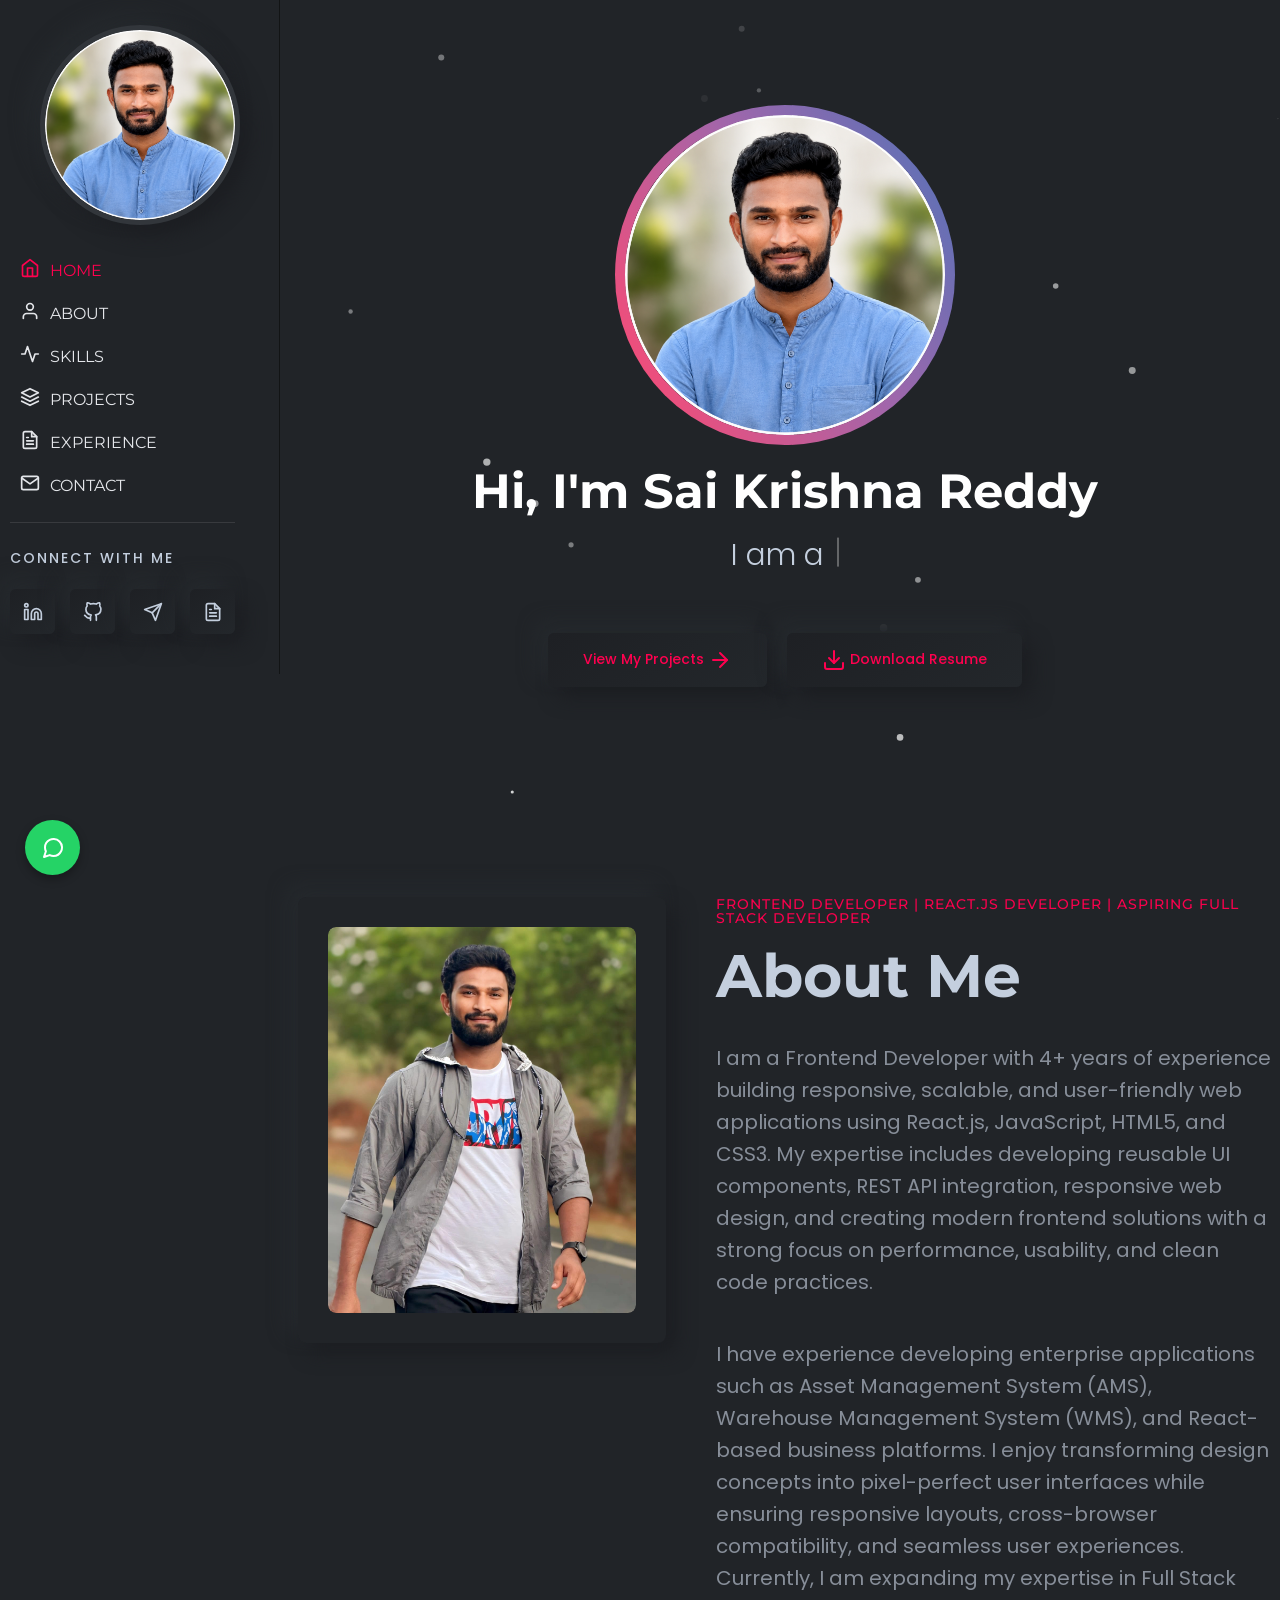
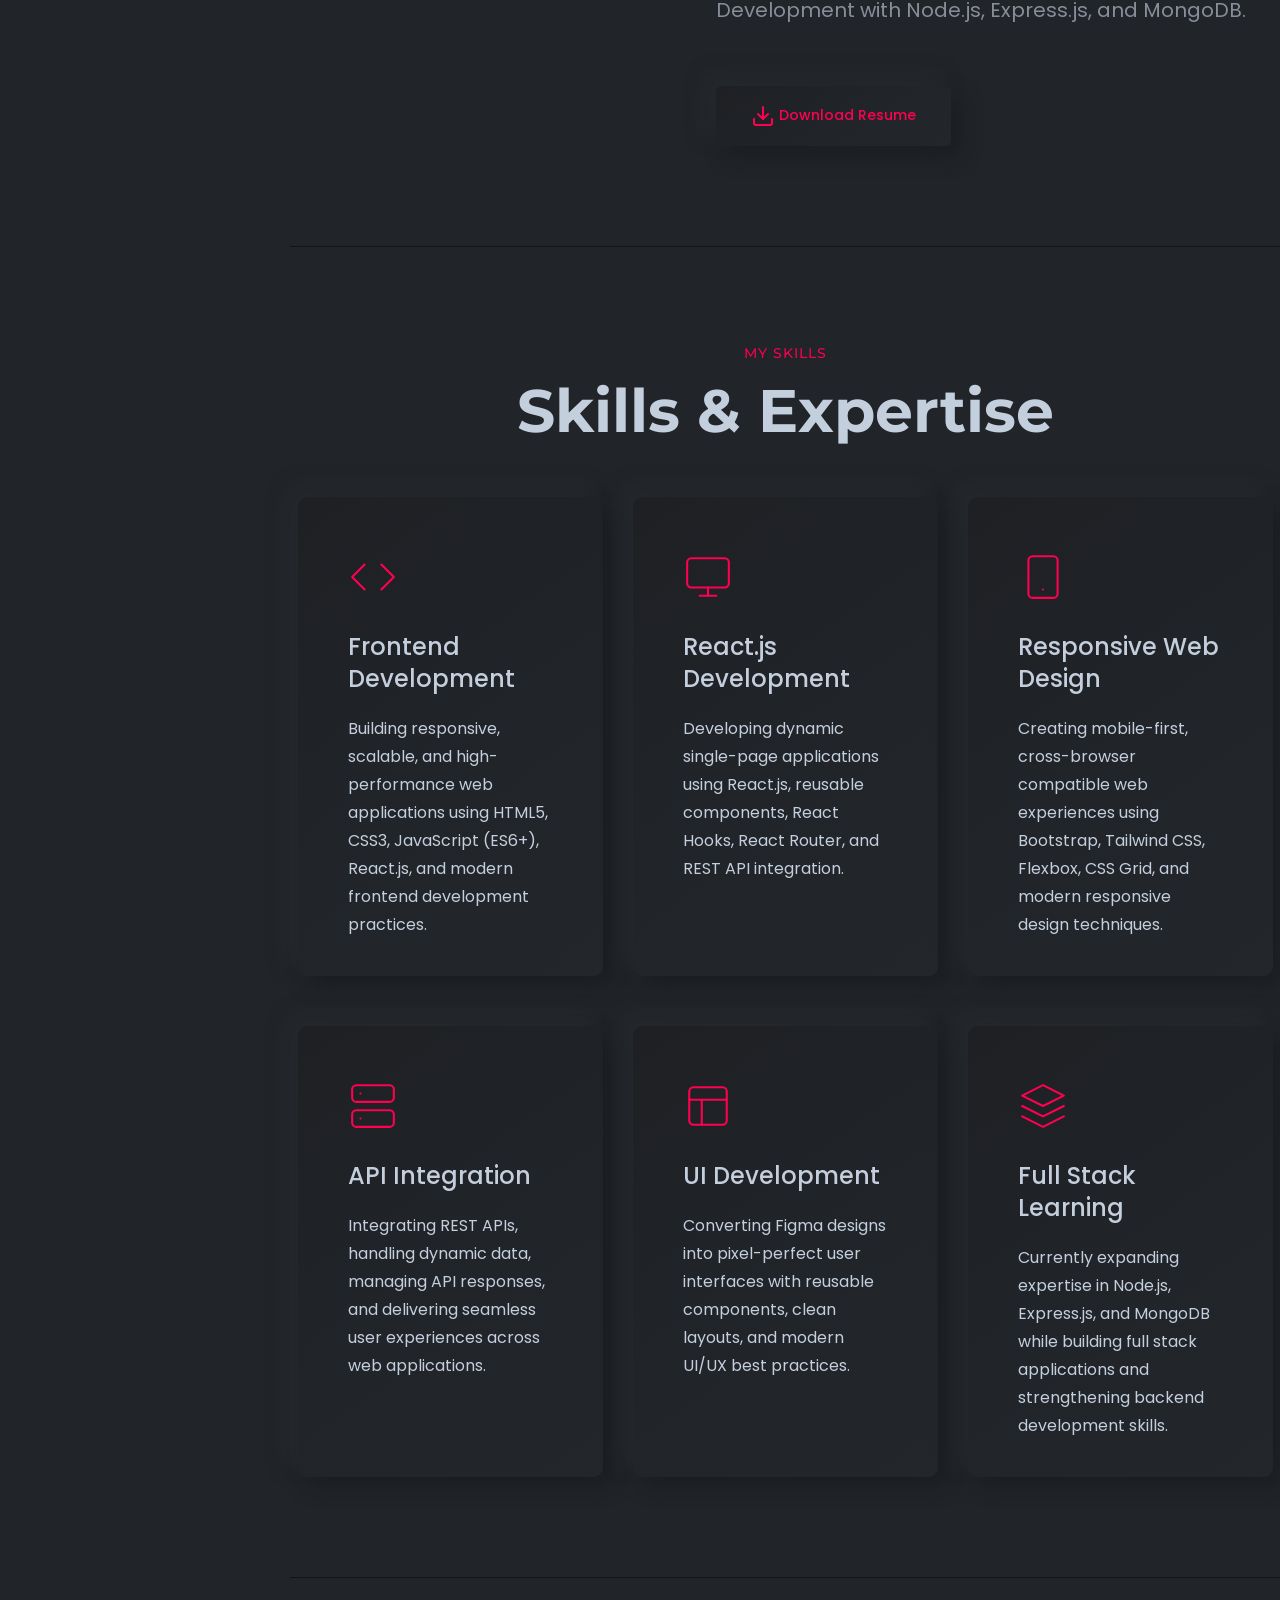
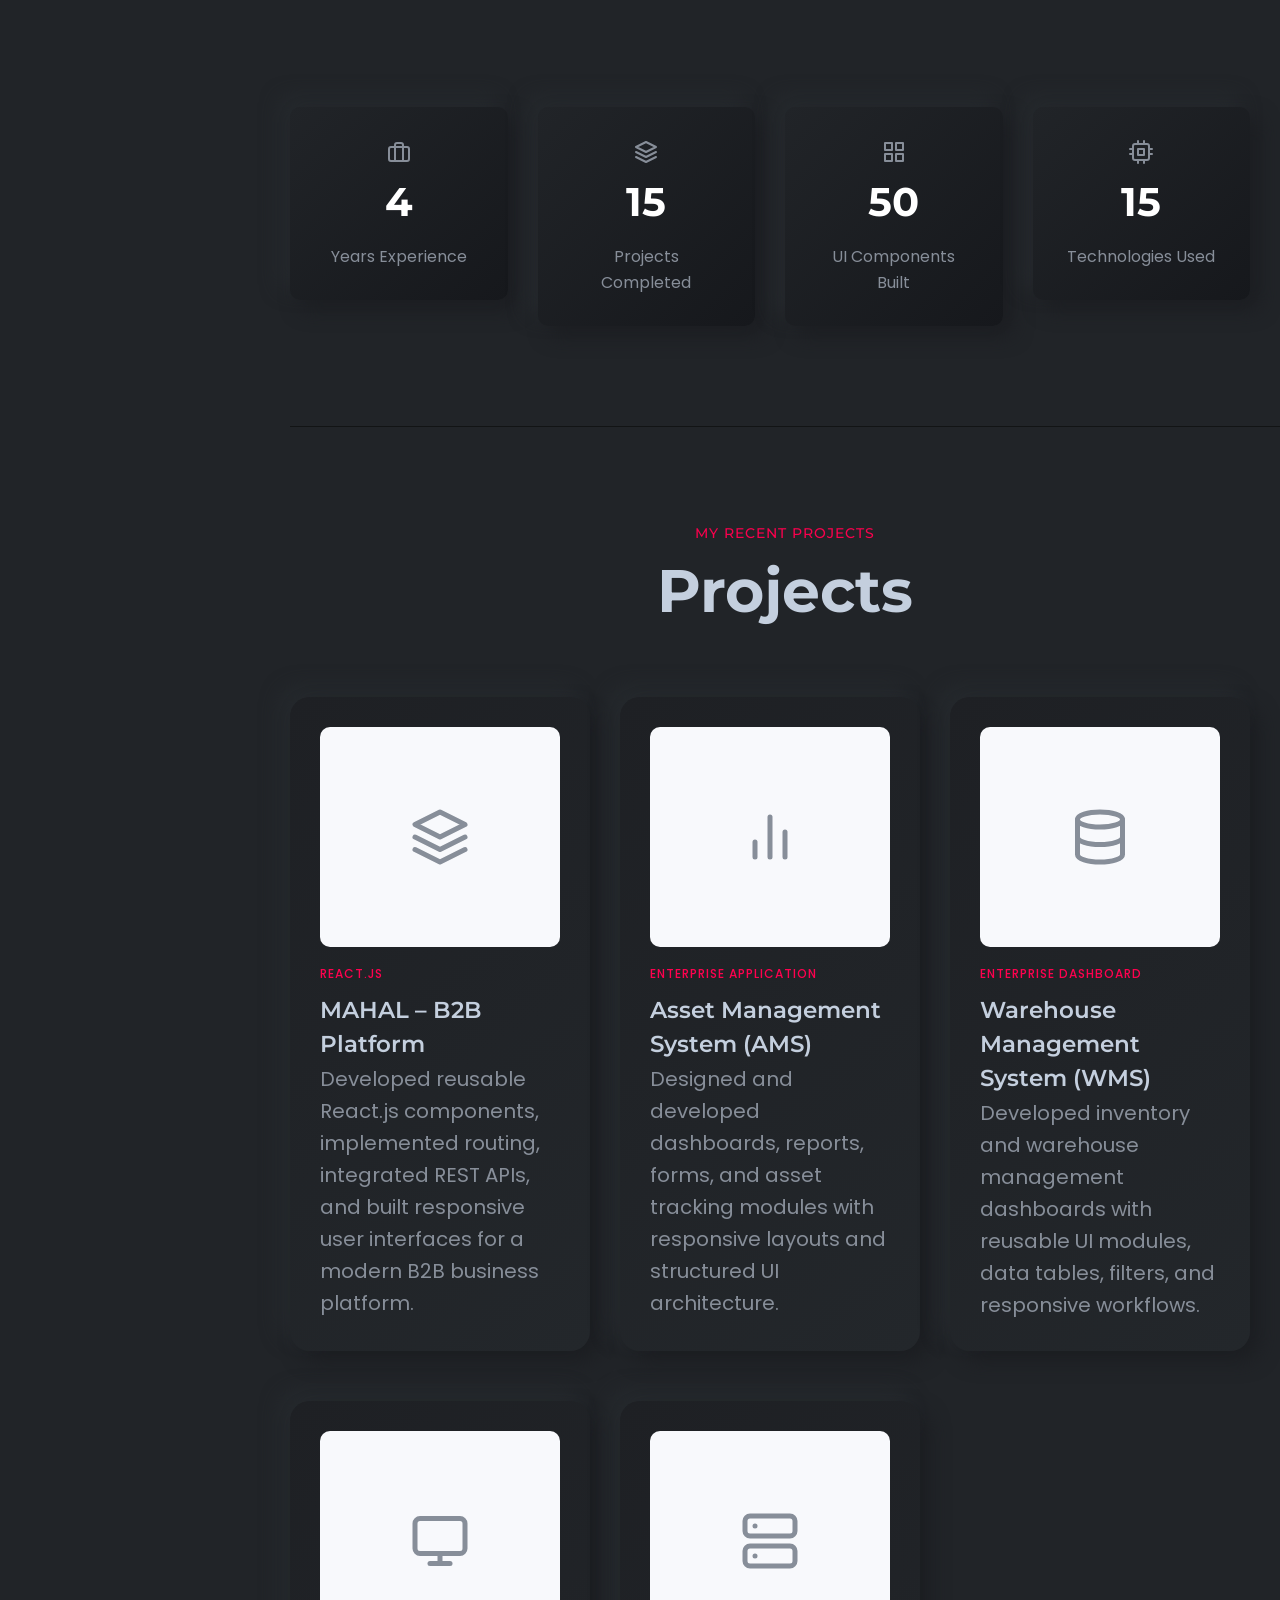
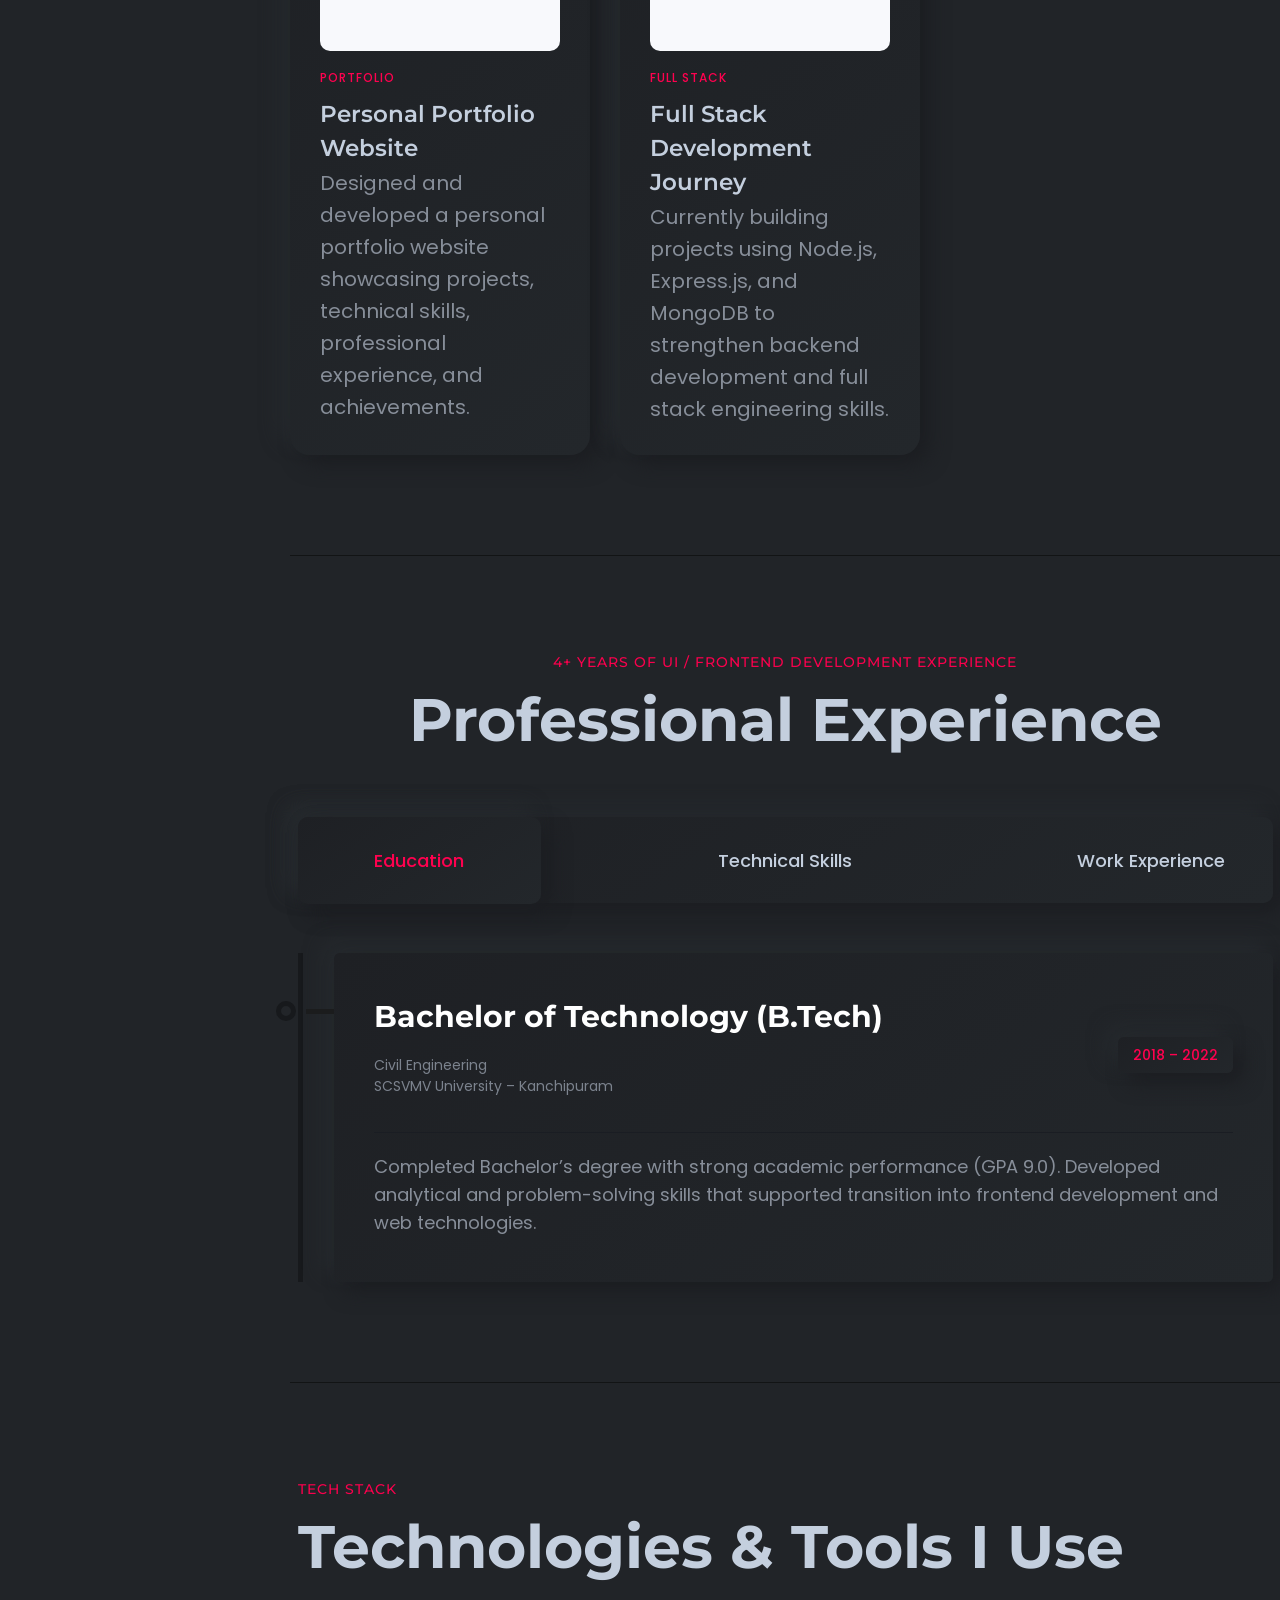
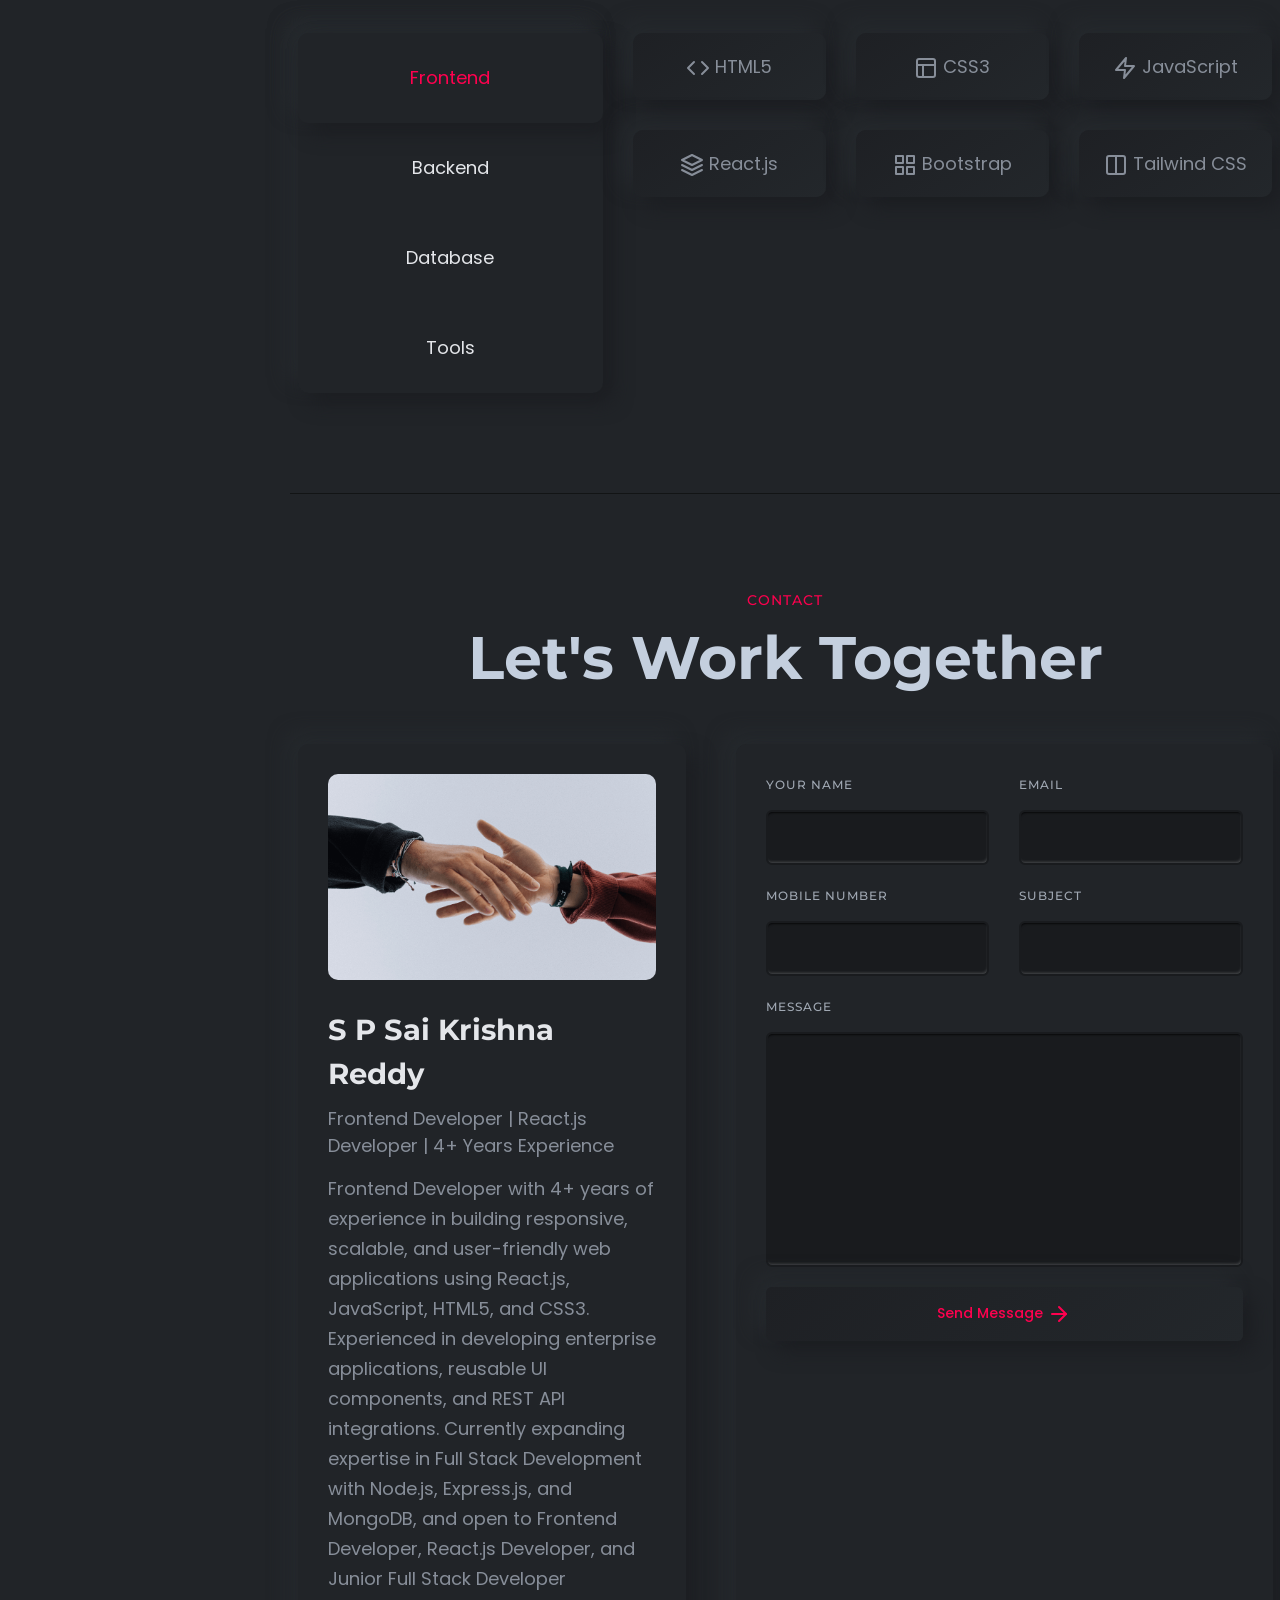
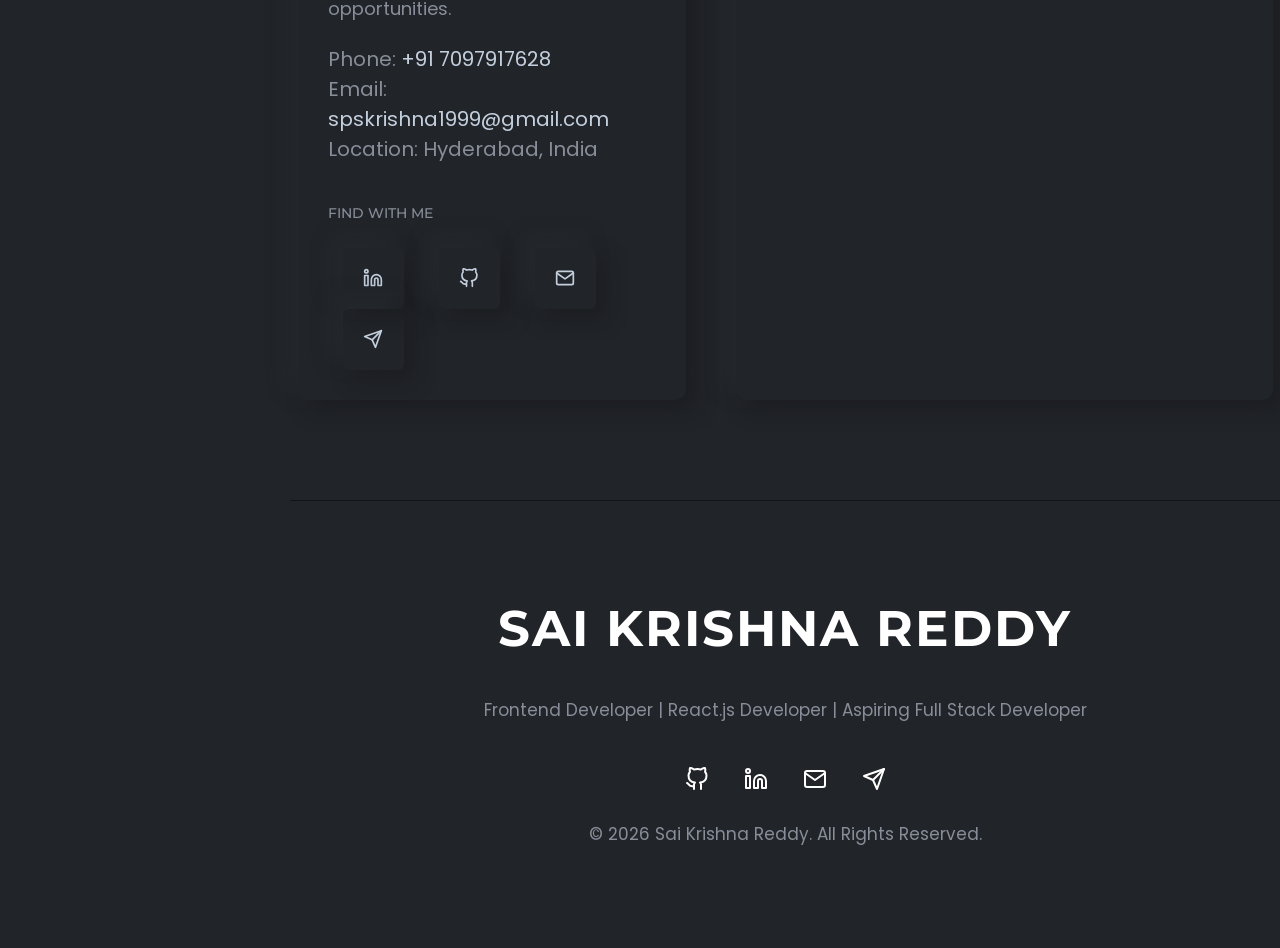
==== commit 42abfaee: "Update Index.html" ====
--- a/Index.html
+++ b/Index.html
@@ -32,7 +32,7 @@
       <!-- Logo -->
       <div class="logo-area">
         <a href="#home">
-          <img src="assets/images/Sai_Side.jpeg" alt="Sai Krishna - Frontend Developer" />
+          <img src="assets/images/Sai_Side.png" alt="Sai Krishna - Frontend Developer" />
         </a>
       </div>
 
@@ -103,9 +103,10 @@
             </li>
 
             <li class="telegram">
-              <a href=" https://t.me/Spskr1999" target="_blank" rel="noopener noreferrer" aria-label="GitHub Profile">
+              <a href="https://t.me/Spskr1999" target="_blank" rel="noopener noreferrer" aria-label="GitHub Profile">
                 <i data-feather="send"></i>
               </a>
+
             </li>
 
 
@@ -132,7 +133,7 @@
       <div class="col-6">
         <div class="logo">
           <a href="index.html">
-            <img src="assets/images/Sai_Side.jpeg" alt="Logo" />
+            <img src="assets/images/Sai_Side.png" alt="Logo" />
           </a>
         </div>
       </div>
@@ -156,7 +157,7 @@
 
           <!-- Logo -->
           <a class="logo" href="#home">
-            <img src="assets/images/Sai_Side.jpeg" alt="Sai Krishna Reddy - UI / Frontend Developer" />
+            <img src="assets/images/Sai_Side.png" alt="Sai Krishna Reddy - UI / Frontend Developer" />
           </a>
 
           <div class="close-button">
@@ -251,7 +252,7 @@
             </li>
 
             <li class="telegram">
-              <a href=" https://t.me/Spskr1999" target="_blank" rel="noopener noreferrer" aria-label="Telegram Profile">
+              <a href="https://t.me/Spskr1999" target="_blank" rel="noopener noreferrer" aria-label="Telegram Profile">
                 <i data-feather="send"></i>
               </a>
             </li>
@@ -277,7 +278,7 @@
 
               <!-- Profile Image -->
               <div class="thumbnail gradient-border gradient-animation">
-                <img id="border" src="assets/images/Sai_Side.jpeg" alt="Sai Krishna Reddy - UI / Frontend Developer" />
+                <img id="border" src="assets/images/Sai_Side.png" alt="Sai Krishna Reddy - UI / Frontend Developer" />
               </div>
 
               <!-- Name -->
@@ -1353,7 +1354,7 @@
                   </a>
 
 
-                  <a href=" https://t.me/Spskr1999" target="_blank" aria-label="Email">
+                  <a href="https://t.me/Spskr1999" target="_blank" aria-label="Email">
                     <i data-feather="send"></i>
                   </a>
 
@@ -1475,7 +1476,7 @@
                   <i data-feather="mail"></i>
                 </a>
 
-                <a href=" git commit -m " Portfolio Updated"pskr1999" target="_blank">
+                <a href=" git commit -m " Portfolio Updated"spskr1999" target="_blank">
                   <i data-feather="send"></i>
                 </a>
 
@@ -1654,7 +1655,7 @@
                   <span>Connect on LinkedIn</span>
                 </a>
 
-                <a href=" https://t.me/Spskr1999" target="_blank">
+                <a href="https://t.me/Spskr1999" target="_blank">
                   <i data-feather="send"></i>
                 </a>
 
@@ -1883,4 +1884,4 @@
 </body>
 
 
-</html>+</html>
--- a/assets/css/style.css
+++ b/assets/css/style.css
@@ -39,6 +39,7 @@
 /* Default  */
 @import url("https://fonts.googleapis.com/css2?family=Montserrat:wght@200;300;400;500;600;700&amp;display=swap");
 @import url("https://fonts.googleapis.com/css2?family=Poppins:wght@200;300;400;500;600;700&amp;display=swap");
+
 :root {
   --color-primary: #ff014f;
   --color-secondary: #f4f5f6;
@@ -48,7 +49,7 @@
   --background-color-1: linear-gradient(145deg, #1e2024, #23272b);
   --background-color-2: #212428;
   --shadow-1: 10px 10px 19px #1c1e22,
-      -10px -10px 19px #262a2e;
+    -10px -10px 19px #262a2e;
   --shadow-2: inset 21px 21px 19px #181a1d, inset -21px -21px 19px #202225;
   --inner-shadow: 1px 4px 2px -3px rgba(0, 0, 0, 0.7) inset, -1px -3px 3px -2px rgba(255, 255, 255, 0.2) inset;
   --shadow-white-3: 5px 5px 15px #D1D9E6, -5px -5px 15px #ffffff;
@@ -132,16 +133,19 @@
   color: var(--color-body);
   font-weight: var(--p-regular);
 }
+
 @media only screen and (min-width: 992px) and (max-width: 1199px) {
   body {
     overflow: hidden;
   }
 }
+
 @media only screen and (min-width: 768px) and (max-width: 991px) {
   body {
     overflow: hidden;
   }
 }
+
 @media only screen and (max-width: 767px) {
   body {
     overflow: hidden;
@@ -257,65 +261,71 @@
 .bg-color-tertiary .h6 {
   color: #fff;
 }
+
 .bg-color-tertiary p {
   color: #6c7279;
 }
+
 .bg-color-tertiary a {
   color: #6c7279;
 }
 
 @media only screen and (min-width: 768px) and (max-width: 991px) {
+
   h1,
-.h1 {
+  .h1 {
     font-size: 38px;
   }
 
   h2,
-.h2 {
+  .h2 {
     font-size: 32px;
   }
 
   h3,
-.h3 {
+  .h3 {
     font-size: 28px;
   }
 
   h4,
-.h4 {
+  .h4 {
     font-size: 24px;
   }
 
   h5,
-.h5 {
+  .h5 {
     font-size: 18px;
   }
 }
+
 @media only screen and (max-width: 767px) {
+
   h1,
-.h1 {
+  .h1 {
     font-size: 34px;
   }
 
   h2,
-.h2 {
+  .h2 {
     font-size: 28px;
   }
 
   h3,
-.h3 {
+  .h3 {
     font-size: 24px;
   }
 
   h4,
-.h4 {
+  .h4 {
     font-size: 20px;
   }
 
   h5,
-.h5 {
+  .h5 {
     font-size: 16px;
   }
 }
+
 h1,
 .h1,
 h2,
@@ -344,14 +354,17 @@
   color: var(--color-body);
   margin: 0 0 40px;
 }
+
 p.b1 {
   font-size: var(--font-size-b1);
   line-height: var(--line-height-b1);
 }
+
 p.b3 {
   font-size: var(--font-size-b3);
   line-height: var(--line-height-b3);
 }
+
 @media only screen and (max-width: 767px) {
   p {
     margin: 0 0 20px;
@@ -359,35 +372,44 @@
     line-height: var(--line-height-b2);
   }
 }
+
 p.has-large-font-size {
   line-height: 1.5;
   font-size: 36px;
 }
+
 p.has-medium-font-size {
   font-size: 24px;
   line-height: 36px;
 }
+
 p.has-small-font-size {
   font-size: 13px;
 }
+
 p.has-very-light-gray-color {
   color: var(--color-white);
 }
+
 p.has-background {
   padding: 20px 30px;
 }
+
 p.b1 {
   font-size: var(--font-size-b1);
   line-height: var(--line-height-b1);
 }
+
 p.b2 {
   font-size: var(--font-size-b2);
   line-height: var(--line-height-b2);
 }
+
 p.b3 {
   font-size: var(--font-size-b3);
   line-height: var(--line-height-b3);
 }
+
 p:last-child {
   margin-bottom: 0;
 }
@@ -449,6 +471,7 @@
   margin-bottom: 30px;
   padding-left: 20px;
 }
+
 ul.liststyle.bullet li {
   font-size: 18px;
   line-height: 30px;
@@ -456,11 +479,13 @@
   position: relative;
   padding-left: 30px;
 }
+
 @media only screen and (max-width: 767px) {
   ul.liststyle.bullet li {
     padding-left: 19px;
   }
 }
+
 ul.liststyle.bullet li::before {
   position: absolute;
   content: "";
@@ -471,9 +496,11 @@
   left: 0;
   top: 10px;
 }
-ul.liststyle.bullet li + li {
+
+ul.liststyle.bullet li+li {
   margin-top: 8px;
 }
+
 ul li {
   font-size: var(--font-size-b1);
   line-height: var(--line-height-b1);
@@ -481,13 +508,16 @@
   margin-bottom: 10px;
   color: var(--color-body);
 }
+
 ul li a {
   text-decoration: none;
   color: var(--color-gray);
 }
+
 ul li a:hover {
   color: var(--color-primary);
 }
+
 ul ul {
   margin-bottom: 0;
 }
@@ -495,6 +525,7 @@
 ol {
   margin-bottom: 30px;
 }
+
 ol li {
   font-size: var(--font-size-b1);
   line-height: var(--line-height-b1);
@@ -502,13 +533,16 @@
   margin-top: 10px;
   margin-bottom: 10px;
 }
+
 ol li a {
   color: var(--color-heading);
   text-decoration: none;
 }
+
 ol li a:hover {
   color: var(--color-primary);
 }
+
 ol ul {
   padding-left: 30px;
 }
@@ -535,11 +569,13 @@
 .rn-section-gap {
   padding: 100px 0;
 }
+
 @media only screen and (min-width: 768px) and (max-width: 991px) {
   .rn-section-gap {
     padding: 80px 0;
   }
 }
+
 @media only screen and (max-width: 767px) {
   .rn-section-gap {
     padding: 80px 0;
@@ -549,11 +585,13 @@
 .rn-section-gapBottom {
   padding-bottom: 100px;
 }
+
 @media only screen and (min-width: 768px) and (max-width: 991px) {
   .rn-section-gapBottom {
     padding-bottom: 80px;
   }
 }
+
 @media only screen and (max-width: 767px) {
   .rn-section-gapBottom {
     padding-bottom: 80px;
@@ -563,11 +601,13 @@
 .rn-section-gapTop {
   padding-top: 100px;
 }
+
 @media only screen and (min-width: 768px) and (max-width: 991px) {
   .rn-section-gapTop {
     padding-top: 80px;
   }
 }
+
 @media only screen and (max-width: 767px) {
   .rn-section-gapTop {
     padding-top: 80px;
@@ -2847,6 +2887,7 @@
     margin-bottom: 100px;
   }
 }
+
 @media only screen and (min-width: 992px) and (max-width: 1199px) {
   .ptb_lg--5 {
     padding: 5px 0 !important;
@@ -3568,6 +3609,7 @@
     margin-left: 100px !important;
   }
 }
+
 @media only screen and (min-width: 768px) and (max-width: 991px) {
   .ptb_md--0 {
     padding: 0 !important;
@@ -4249,6 +4291,7 @@
     margin-bottom: 100px !important;
   }
 }
+
 @media only screen and (max-width: 767px) {
   .ptb_sm--250 {
     padding: 250px 0 !important;
@@ -5130,6 +5173,7 @@
     margin-bottom: 0;
   }
 }
+
 @media only screen and (max-width: 575px) {
   .ptb_mobile--5 {
     padding: 5px 0 !important;
@@ -5771,10 +5815,12 @@
     margin-bottom: 100px !important;
   }
 }
+
 .slick-gutter-5 {
   margin-left: -5px;
   margin-right: -5px;
 }
+
 .slick-gutter-5 .slick-slide {
   padding-left: 5px;
   padding-right: 5px;
@@ -5784,6 +5830,7 @@
   margin-left: -10px;
   margin-right: -10px;
 }
+
 .slick-gutter-10 .slick-slide {
   padding-left: 10px;
   padding-right: 10px;
@@ -5793,6 +5840,7 @@
   margin-left: -15px;
   margin-right: -15px;
 }
+
 .slick-gutter-15 .slick-slide {
   padding-left: 15px;
   padding-right: 15px;
@@ -5802,6 +5850,7 @@
   margin-left: -20px;
   margin-right: -20px;
 }
+
 .slick-gutter-20 .slick-slide {
   padding-left: 20px;
   padding-right: 20px;
@@ -5811,6 +5860,7 @@
   margin-left: -25px;
   margin-right: -25px;
 }
+
 .slick-gutter-25 .slick-slide {
   padding-left: 25px;
   padding-right: 25px;
@@ -5820,6 +5870,7 @@
   margin-left: -30px;
   margin-right: -30px;
 }
+
 .slick-gutter-30 .slick-slide {
   padding-left: 30px;
   padding-right: 30px;
@@ -5829,6 +5880,7 @@
   margin-left: -35px;
   margin-right: -35px;
 }
+
 .slick-gutter-35 .slick-slide {
   padding-left: 35px;
   padding-right: 35px;
@@ -5838,6 +5890,7 @@
   margin-left: -40px;
   margin-right: -40px;
 }
+
 .slick-gutter-40 .slick-slide {
   padding-left: 40px;
   padding-right: 40px;
@@ -5847,6 +5900,7 @@
   margin-left: -45px;
   margin-right: -45px;
 }
+
 .slick-gutter-45 .slick-slide {
   padding-left: 45px;
   padding-right: 45px;
@@ -5856,6 +5910,7 @@
   margin-left: -50px;
   margin-right: -50px;
 }
+
 .slick-gutter-50 .slick-slide {
   padding-left: 50px;
   padding-right: 50px;
@@ -5865,6 +5920,7 @@
   margin-left: -55px;
   margin-right: -55px;
 }
+
 .slick-gutter-55 .slick-slide {
   padding-left: 55px;
   padding-right: 55px;
@@ -5874,6 +5930,7 @@
   margin-left: -60px;
   margin-right: -60px;
 }
+
 .slick-gutter-60 .slick-slide {
   padding-left: 60px;
   padding-right: 60px;
@@ -5883,6 +5940,7 @@
   margin-left: -65px;
   margin-right: -65px;
 }
+
 .slick-gutter-65 .slick-slide {
   padding-left: 65px;
   padding-right: 65px;
@@ -5892,6 +5950,7 @@
   margin-left: -70px;
   margin-right: -70px;
 }
+
 .slick-gutter-70 .slick-slide {
   padding-left: 70px;
   padding-right: 70px;
@@ -5901,6 +5960,7 @@
   margin-left: -75px;
   margin-right: -75px;
 }
+
 .slick-gutter-75 .slick-slide {
   padding-left: 75px;
   padding-right: 75px;
@@ -5910,6 +5970,7 @@
   margin-left: -80px;
   margin-right: -80px;
 }
+
 .slick-gutter-80 .slick-slide {
   padding-left: 80px;
   padding-right: 80px;
@@ -5919,6 +5980,7 @@
   margin-left: -85px;
   margin-right: -85px;
 }
+
 .slick-gutter-85 .slick-slide {
   padding-left: 85px;
   padding-right: 85px;
@@ -5928,6 +5990,7 @@
   margin-left: -90px;
   margin-right: -90px;
 }
+
 .slick-gutter-90 .slick-slide {
   padding-left: 90px;
   padding-right: 90px;
@@ -5937,6 +6000,7 @@
   margin-left: -95px;
   margin-right: -95px;
 }
+
 .slick-gutter-95 .slick-slide {
   padding-left: 95px;
   padding-right: 95px;
@@ -5946,6 +6010,7 @@
   margin-left: -100px;
   margin-right: -100px;
 }
+
 .slick-gutter-100 .slick-slide {
   padding-left: 100px;
   padding-right: 100px;
@@ -5986,6 +6051,7 @@
     margin-bottom: -75px;
   }
 }
+
 @media only screen and (max-width: 575px) {
   .mb_dec--35 {
     margin-bottom: 0;
@@ -6009,6 +6075,7 @@
     padding-bottom: 30px;
   }
 }
+
 @media only screen and (max-width: 767px) {
   .contact-input {
     padding-bottom: 30px;
@@ -6018,6 +6085,7 @@
 .pb_xl--130 {
   padding-bottom: 130px;
 }
+
 @media only screen and (max-width: 1199px) {
   .pb_xl--130 {
     padding-bottom: 110px;
@@ -6035,7 +6103,7 @@
   margin-left: -15px;
 }
 
-.row > [class*=col] {
+.row>[class*=col] {
   padding-left: 15px;
   padding-right: 15px;
 }
@@ -6187,8 +6255,8 @@
   list-style-image: none;
 }
 
-li > ul,
-li > ol {
+li>ul,
+li>ol {
   margin: 0;
 }
 
@@ -6402,7 +6470,9 @@
   color: var(--color-body);
   width: 100%;
 }
-input:focus, input:active,
+
+input:focus,
+input:active,
 button:focus,
 button:active,
 select:focus,
@@ -6459,6 +6529,7 @@
   border-radius: var(--radius);
   /* -- Placeholder -- */
 }
+
 input[type=text]::placeholder,
 input[type=password]::placeholder,
 input[type=email]::placeholder,
@@ -6469,6 +6540,7 @@
   /* Firefox */
   opacity: 1;
 }
+
 input[type=text]:-ms-input-placeholder,
 input[type=password]:-ms-input-placeholder,
 input[type=email]:-ms-input-placeholder,
@@ -6478,6 +6550,7 @@
   /* Internet Explorer 10-11 */
   color: var(--body-color);
 }
+
 input[type=text]::-ms-input-placeholder,
 input[type=password]::-ms-input-placeholder,
 input[type=email]::-ms-input-placeholder,
@@ -6487,7 +6560,10 @@
   /* Microsoft Edge */
   color: var(--body-color);
 }
-input[type=text].p-holder__active, .input-active input[type=text], input[type=text].input-active,
+
+input[type=text].p-holder__active,
+.input-active input[type=text],
+input[type=text].input-active,
 input[type=password].p-holder__active,
 .input-active input[type=password],
 input[type=password].input-active,
@@ -6505,7 +6581,10 @@
   border-color: var(--color-primary);
   /* -- Placeholder -- */
 }
-input[type=text].p-holder__active::placeholder, .input-active input[type=text]::placeholder, input[type=text].input-active::placeholder,
+
+input[type=text].p-holder__active::placeholder,
+.input-active input[type=text]::placeholder,
+input[type=text].input-active::placeholder,
 input[type=password].p-holder__active::placeholder,
 .input-active input[type=password]::placeholder,
 input[type=password].input-active::placeholder,
@@ -6524,7 +6603,10 @@
   /* Firefox */
   opacity: 1;
 }
-input[type=text].p-holder__active:-ms-input-placeholder, .input-active input[type=text]:-ms-input-placeholder, input[type=text].input-active:-ms-input-placeholder,
+
+input[type=text].p-holder__active:-ms-input-placeholder,
+.input-active input[type=text]:-ms-input-placeholder,
+input[type=text].input-active:-ms-input-placeholder,
 input[type=password].p-holder__active:-ms-input-placeholder,
 .input-active input[type=password]:-ms-input-placeholder,
 input[type=password].input-active:-ms-input-placeholder,
@@ -6542,7 +6624,10 @@
   /* Internet Explorer 10-11 */
   color: var(--color-primary);
 }
-input[type=text].p-holder__active::-ms-input-placeholder, .input-active input[type=text]::-ms-input-placeholder, input[type=text].input-active::-ms-input-placeholder,
+
+input[type=text].p-holder__active::-ms-input-placeholder,
+.input-active input[type=text]::-ms-input-placeholder,
+input[type=text].input-active::-ms-input-placeholder,
 input[type=password].p-holder__active::-ms-input-placeholder,
 .input-active input[type=password]::-ms-input-placeholder,
 input[type=password].input-active::-ms-input-placeholder,
@@ -6560,7 +6645,10 @@
   /* Microsoft Edge */
   color: var(--color-primary);
 }
-input[type=text].p-holder__error, .input-error input[type=text], input[type=text].input-error,
+
+input[type=text].p-holder__error,
+.input-error input[type=text],
+input[type=text].input-error,
 input[type=password].p-holder__error,
 .input-error input[type=password],
 input[type=password].input-error,
@@ -6578,7 +6666,10 @@
   border-color: #f4282d;
   /* -- Placeholder -- */
 }
-input[type=text].p-holder__error::placeholder, .input-error input[type=text]::placeholder, input[type=text].input-error::placeholder,
+
+input[type=text].p-holder__error::placeholder,
+.input-error input[type=text]::placeholder,
+input[type=text].input-error::placeholder,
 input[type=password].p-holder__error::placeholder,
 .input-error input[type=password]::placeholder,
 input[type=password].input-error::placeholder,
@@ -6597,7 +6688,10 @@
   /* Firefox */
   opacity: 1;
 }
-input[type=text].p-holder__error:-ms-input-placeholder, .input-error input[type=text]:-ms-input-placeholder, input[type=text].input-error:-ms-input-placeholder,
+
+input[type=text].p-holder__error:-ms-input-placeholder,
+.input-error input[type=text]:-ms-input-placeholder,
+input[type=text].input-error:-ms-input-placeholder,
 input[type=password].p-holder__error:-ms-input-placeholder,
 .input-error input[type=password]:-ms-input-placeholder,
 input[type=password].input-error:-ms-input-placeholder,
@@ -6615,7 +6709,10 @@
   /* Internet Explorer 10-11 */
   color: #f4282d;
 }
-input[type=text].p-holder__error::-ms-input-placeholder, .input-error input[type=text]::-ms-input-placeholder, input[type=text].input-error::-ms-input-placeholder,
+
+input[type=text].p-holder__error::-ms-input-placeholder,
+.input-error input[type=text]::-ms-input-placeholder,
+input[type=text].input-error::-ms-input-placeholder,
 input[type=password].p-holder__error::-ms-input-placeholder,
 .input-error input[type=password]::-ms-input-placeholder,
 input[type=password].input-error::-ms-input-placeholder,
@@ -6633,7 +6730,10 @@
   /* Microsoft Edge */
   color: #f4282d;
 }
-input[type=text].p-holder__error:focus, .input-error input[type=text]:focus, input[type=text].input-error:focus,
+
+input[type=text].p-holder__error:focus,
+.input-error input[type=text]:focus,
+input[type=text].input-error:focus,
 input[type=password].p-holder__error:focus,
 .input-error input[type=password]:focus,
 input[type=password].input-error:focus,
@@ -6650,6 +6750,7 @@
 textarea.input-error:focus {
   border-color: #f4282d;
 }
+
 input[type=text]:focus,
 input[type=password]:focus,
 input[type=email]:focus,
@@ -6664,8 +6765,9 @@
   opacity: 0;
   position: absolute;
 }
-input[type=checkbox] ~ label,
-input[type=radio] ~ label {
+
+input[type=checkbox]~label,
+input[type=radio]~label {
   position: relative;
   font-size: 12px;
   line-height: 17px;
@@ -6674,8 +6776,9 @@
   padding-left: 20px;
   cursor: pointer;
 }
-input[type=checkbox] ~ label::before,
-input[type=radio] ~ label::before {
+
+input[type=checkbox]~label::before,
+input[type=radio]~label::before {
   content: " ";
   position: absolute;
   top: 2px;
@@ -6687,8 +6790,9 @@
   border-radius: 2px;
   transition: all 0.3s;
 }
-input[type=checkbox] ~ label::after,
-input[type=radio] ~ label::after {
+
+input[type=checkbox]~label::after,
+input[type=radio]~label::after {
   content: " ";
   position: absolute;
   top: 5px;
@@ -6703,15 +6807,17 @@
   opacity: 0;
   transition: all 0.3s;
 }
-input[type=checkbox]:checked ~ label::after,
-input[type=radio]:checked ~ label::after {
+
+input[type=checkbox]:checked~label::after,
+input[type=radio]:checked~label::after {
   opacity: 1;
 }
 
-input[type=radio] ~ label::before {
+input[type=radio]~label::before {
   border-radius: 50%;
 }
-input[type=radio] ~ label::after {
+
+input[type=radio]~label::after {
   width: 8px;
   height: 8px;
   left: 3px;
@@ -6722,12 +6828,14 @@
 .form-group {
   margin-bottom: 20px;
 }
+
 .form-group label {
   margin-bottom: 6px;
   font-size: 14px;
   line-height: 22px;
   font-weight: 500;
 }
+
 .form-group input {
   border: 0 none;
   border-radius: 4px;
@@ -6739,10 +6847,12 @@
   border: 1px solid transparent;
   transition: var(--transition);
 }
+
 .form-group input:focus {
   border-color: var(--color-primary);
   box-shadow: none;
 }
+
 .form-group textarea {
   min-height: 160px;
   border: 0 none;
@@ -6754,6 +6864,7 @@
   background-color: var(--color-lightest);
   border: 1px solid transparent;
 }
+
 .form-group textarea:focus {
   border-color: var(--color-primary);
 }
@@ -6775,6 +6886,7 @@
   border: 2px solid var(--color-primary);
   transition: var(--transition);
 }
+
 input[type=submit]:hover {
   background: transparent;
   color: var(--color-primary);
@@ -7018,7 +7130,8 @@
   margin-left: 0px;
   margin-right: 0px;
 }
-.row--0 > [class*=col] {
+
+.row--0>[class*=col] {
   padding-left: 0px;
   padding-right: 0px;
 }
@@ -7027,7 +7140,8 @@
   margin-left: -5px;
   margin-right: -5px;
 }
-.row--5 > [class*=col] {
+
+.row--5>[class*=col] {
   padding-left: 5px;
   padding-right: 5px;
 }
@@ -7036,7 +7150,8 @@
   margin-left: -10px;
   margin-right: -10px;
 }
-.row--10 > [class*=col] {
+
+.row--10>[class*=col] {
   padding-left: 10px;
   padding-right: 10px;
 }
@@ -7045,54 +7160,72 @@
   margin-left: -20px;
   margin-right: -20px;
 }
+
 @media only screen and (min-width: 1200px) and (max-width: 1599px) {
   .row--20 {
     margin-left: -15px;
     margin-right: -15px;
   }
 }
+
 @media only screen and (min-width: 992px) and (max-width: 1199px) {
   .row--20 {
     margin-left: -15px;
     margin-right: -15px;
   }
 }
+
 @media only screen and (min-width: 768px) and (max-width: 991px) {
   .row--20 {
     margin-left: -15px;
     margin-right: -15px;
   }
 }
+
 @media only screen and (max-width: 767px) {
   .row--20 {
     margin-left: -15px !important;
     margin-right: -15px !important;
   }
 }
-.row--20 > [class*=col], .row--20 > [class*=col-] {
+
+.row--20>[class*=col],
+.row--20>[class*=col-] {
   padding-left: 20px;
   padding-right: 20px;
 }
+
 @media only screen and (min-width: 1200px) and (max-width: 1599px) {
-  .row--20 > [class*=col], .row--20 > [class*=col-] {
+
+  .row--20>[class*=col],
+  .row--20>[class*=col-] {
     padding-left: 15px;
     padding-right: 15px;
   }
 }
+
 @media only screen and (min-width: 992px) and (max-width: 1199px) {
-  .row--20 > [class*=col], .row--20 > [class*=col-] {
+
+  .row--20>[class*=col],
+  .row--20>[class*=col-] {
     padding-left: 15px;
     padding-right: 15px;
   }
 }
+
 @media only screen and (min-width: 768px) and (max-width: 991px) {
-  .row--20 > [class*=col], .row--20 > [class*=col-] {
+
+  .row--20>[class*=col],
+  .row--20>[class*=col-] {
     padding-left: 15px !important;
     padding-right: 15px !important;
   }
 }
+
 @media only screen and (max-width: 767px) {
-  .row--20 > [class*=col], .row--20 > [class*=col-] {
+
+  .row--20>[class*=col],
+  .row--20>[class*=col-] {
     padding-left: 15px !important;
     padding-right: 15px !important;
   }
@@ -7102,54 +7235,72 @@
   margin-left: -25px;
   margin-right: -25px;
 }
+
 @media only screen and (min-width: 1200px) and (max-width: 1599px) {
   .row--25 {
     margin-left: -15px;
     margin-right: -15px;
   }
 }
+
 @media only screen and (min-width: 992px) and (max-width: 1199px) {
   .row--25 {
     margin-left: -15px;
     margin-right: -15px;
   }
 }
+
 @media only screen and (min-width: 768px) and (max-width: 991px) {
   .row--25 {
     margin-left: -15px;
     margin-right: -15px;
   }
 }
+
 @media only screen and (max-width: 767px) {
   .row--25 {
     margin-left: -15px !important;
     margin-right: -15px !important;
   }
 }
-.row--25 > [class*=col], .row--25 > [class*=col-] {
+
+.row--25>[class*=col],
+.row--25>[class*=col-] {
   padding-left: 25px;
   padding-right: 25px;
 }
+
 @media only screen and (min-width: 1200px) and (max-width: 1599px) {
-  .row--25 > [class*=col], .row--25 > [class*=col-] {
+
+  .row--25>[class*=col],
+  .row--25>[class*=col-] {
     padding-left: 15px;
     padding-right: 15px;
   }
 }
+
 @media only screen and (min-width: 992px) and (max-width: 1199px) {
-  .row--25 > [class*=col], .row--25 > [class*=col-] {
+
+  .row--25>[class*=col],
+  .row--25>[class*=col-] {
     padding-left: 15px;
     padding-right: 15px;
   }
 }
+
 @media only screen and (min-width: 768px) and (max-width: 991px) {
-  .row--25 > [class*=col], .row--25 > [class*=col-] {
+
+  .row--25>[class*=col],
+  .row--25>[class*=col-] {
     padding-left: 15px !important;
     padding-right: 15px !important;
   }
 }
+
 @media only screen and (max-width: 767px) {
-  .row--25 > [class*=col], .row--25 > [class*=col-] {
+
+  .row--25>[class*=col],
+  .row--25>[class*=col-] {
     padding-left: 15px !important;
     padding-right: 15px !important;
   }
@@ -7159,54 +7310,72 @@
   margin-left: -30px;
   margin-right: -30px;
 }
+
 @media only screen and (min-width: 1200px) and (max-width: 1599px) {
   .row--30 {
     margin-left: -15px;
     margin-right: -15px;
   }
 }
+
 @media only screen and (min-width: 992px) and (max-width: 1199px) {
   .row--30 {
     margin-left: -15px;
     margin-right: -15px;
   }
 }
+
 @media only screen and (min-width: 768px) and (max-width: 991px) {
   .row--30 {
     margin-left: -15px;
     margin-right: -15px;
   }
 }
+
 @media only screen and (max-width: 767px) {
   .row--30 {
     margin-left: -15px !important;
     margin-right: -15px !important;
   }
 }
-.row--30 > [class*=col], .row--30 > [class*=col-] {
+
+.row--30>[class*=col],
+.row--30>[class*=col-] {
   padding-left: 30px;
   padding-right: 30px;
 }
+
 @media only screen and (min-width: 1200px) and (max-width: 1599px) {
-  .row--30 > [class*=col], .row--30 > [class*=col-] {
+
+  .row--30>[class*=col],
+  .row--30>[class*=col-] {
     padding-left: 15px;
     padding-right: 15px;
   }
 }
+
 @media only screen and (min-width: 992px) and (max-width: 1199px) {
-  .row--30 > [class*=col], .row--30 > [class*=col-] {
+
+  .row--30>[class*=col],
+  .row--30>[class*=col-] {
     padding-left: 15px;
     padding-right: 15px;
   }
 }
+
 @media only screen and (min-width: 768px) and (max-width: 991px) {
-  .row--30 > [class*=col], .row--30 > [class*=col-] {
+
+  .row--30>[class*=col],
+  .row--30>[class*=col-] {
     padding-left: 15px !important;
     padding-right: 15px !important;
   }
 }
+
 @media only screen and (max-width: 767px) {
-  .row--30 > [class*=col], .row--30 > [class*=col-] {
+
+  .row--30>[class*=col],
+  .row--30>[class*=col-] {
     padding-left: 15px !important;
     padding-right: 15px !important;
   }
@@ -7216,54 +7385,72 @@
   margin-left: -45px;
   margin-right: -45px;
 }
+
 @media only screen and (min-width: 1200px) and (max-width: 1599px) {
   .row--45 {
     margin-left: -15px;
     margin-right: -15px;
   }
 }
+
 @media only screen and (min-width: 992px) and (max-width: 1199px) {
   .row--45 {
     margin-left: -15px;
     margin-right: -15px;
   }
 }
+
 @media only screen and (min-width: 768px) and (max-width: 991px) {
   .row--45 {
     margin-left: -15px;
     margin-right: -15px;
   }
 }
+
 @media only screen and (max-width: 767px) {
   .row--45 {
     margin-left: -15px !important;
     margin-right: -15px !important;
   }
 }
-.row--45 > [class*=col], .row--45 > [class*=col-] {
+
+.row--45>[class*=col],
+.row--45>[class*=col-] {
   padding-left: 45px;
   padding-right: 45px;
 }
+
 @media only screen and (min-width: 1200px) and (max-width: 1599px) {
-  .row--45 > [class*=col], .row--45 > [class*=col-] {
+
+  .row--45>[class*=col],
+  .row--45>[class*=col-] {
     padding-left: 15px;
     padding-right: 15px;
   }
 }
+
 @media only screen and (min-width: 992px) and (max-width: 1199px) {
-  .row--45 > [class*=col], .row--45 > [class*=col-] {
+
+  .row--45>[class*=col],
+  .row--45>[class*=col-] {
     padding-left: 15px;
     padding-right: 15px;
   }
 }
+
 @media only screen and (min-width: 768px) and (max-width: 991px) {
-  .row--45 > [class*=col], .row--45 > [class*=col-] {
+
+  .row--45>[class*=col],
+  .row--45>[class*=col-] {
     padding-left: 15px !important;
     padding-right: 15px !important;
   }
 }
+
 @media only screen and (max-width: 767px) {
-  .row--45 > [class*=col], .row--45 > [class*=col-] {
+
+  .row--45>[class*=col],
+  .row--45>[class*=col-] {
     padding-left: 15px !important;
     padding-right: 15px !important;
   }
@@ -7273,54 +7460,72 @@
   margin-left: -40px;
   margin-right: -40px;
 }
+
 @media only screen and (min-width: 1200px) and (max-width: 1599px) {
   .row--40 {
     margin-left: -15px;
     margin-right: -15px;
   }
 }
+
 @media only screen and (min-width: 992px) and (max-width: 1199px) {
   .row--40 {
     margin-left: -15px;
     margin-right: -15px;
   }
 }
+
 @media only screen and (min-width: 768px) and (max-width: 991px) {
   .row--40 {
     margin-left: -15px;
     margin-right: -15px;
   }
 }
+
 @media only screen and (max-width: 767px) {
   .row--40 {
     margin-left: -15px !important;
     margin-right: -15px !important;
   }
 }
-.row--40 > [class*=col], .row--40 > [class*=col-] {
+
+.row--40>[class*=col],
+.row--40>[class*=col-] {
   padding-left: 40px;
   padding-right: 40px;
 }
+
 @media only screen and (min-width: 1200px) and (max-width: 1599px) {
-  .row--40 > [class*=col], .row--40 > [class*=col-] {
+
+  .row--40>[class*=col],
+  .row--40>[class*=col-] {
     padding-left: 15px;
     padding-right: 15px;
   }
 }
+
 @media only screen and (min-width: 992px) and (max-width: 1199px) {
-  .row--40 > [class*=col], .row--40 > [class*=col-] {
+
+  .row--40>[class*=col],
+  .row--40>[class*=col-] {
     padding-left: 15px;
     padding-right: 15px;
   }
 }
+
 @media only screen and (min-width: 768px) and (max-width: 991px) {
-  .row--40 > [class*=col], .row--40 > [class*=col-] {
+
+  .row--40>[class*=col],
+  .row--40>[class*=col-] {
     padding-left: 15px !important;
     padding-right: 15px !important;
   }
 }
+
 @media only screen and (max-width: 767px) {
-  .row--40 > [class*=col], .row--40 > [class*=col-] {
+
+  .row--40>[class*=col],
+  .row--40>[class*=col-] {
     padding-left: 15px !important;
     padding-right: 15px !important;
   }
@@ -7330,54 +7535,72 @@
   margin-left: -60px;
   margin-right: -60px;
 }
+
 @media only screen and (min-width: 1200px) and (max-width: 1599px) {
   .row--60 {
     margin-left: -15px;
     margin-right: -15px;
   }
 }
+
 @media only screen and (min-width: 992px) and (max-width: 1199px) {
   .row--60 {
     margin-left: -15px;
     margin-right: -15px;
   }
 }
+
 @media only screen and (min-width: 768px) and (max-width: 991px) {
   .row--60 {
     margin-left: -15px;
     margin-right: -15px;
   }
 }
+
 @media only screen and (max-width: 767px) {
   .row--60 {
     margin-left: -15px !important;
     margin-right: -15px !important;
   }
 }
-.row--60 > [class*=col], .row--60 > [class*=col-] {
+
+.row--60>[class*=col],
+.row--60>[class*=col-] {
   padding-left: 60px;
   padding-right: 60px;
 }
+
 @media only screen and (min-width: 1200px) and (max-width: 1599px) {
-  .row--60 > [class*=col], .row--60 > [class*=col-] {
+
+  .row--60>[class*=col],
+  .row--60>[class*=col-] {
     padding-left: 15px;
     padding-right: 15px;
   }
 }
+
 @media only screen and (min-width: 992px) and (max-width: 1199px) {
-  .row--60 > [class*=col], .row--60 > [class*=col-] {
+
+  .row--60>[class*=col],
+  .row--60>[class*=col-] {
     padding-left: 15px;
     padding-right: 15px;
   }
 }
+
 @media only screen and (min-width: 768px) and (max-width: 991px) {
-  .row--60 > [class*=col], .row--60 > [class*=col-] {
+
+  .row--60>[class*=col],
+  .row--60>[class*=col-] {
     padding-left: 15px !important;
     padding-right: 15px !important;
   }
 }
+
 @media only screen and (max-width: 767px) {
-  .row--60 > [class*=col], .row--60 > [class*=col-] {
+
+  .row--60>[class*=col],
+  .row--60>[class*=col-] {
     padding-left: 15px !important;
     padding-right: 15px !important;
   }
@@ -7420,12 +7643,12 @@
   z-index: 2;
 }
 
-[data-overlay] > div,
-[data-overlay] > *,
-[data-black-overlay] > div,
-[data-black-overlay] > *,
-[data-white-overlay] > div,
-[data-white-overlay] > * {
+[data-overlay]>div,
+[data-overlay]>*,
+[data-black-overlay]>div,
+[data-black-overlay]>*,
+[data-white-overlay]>div,
+[data-white-overlay]>* {
   position: relative;
   z-index: 2;
 }
@@ -7534,18 +7757,21 @@
   display: inline-block;
   background: #ffffff;
 }
+
 @media only screen and (min-width: 768px) and (max-width: 991px) {
   #scrollUp {
     right: 20px;
     bottom: 40px;
   }
 }
+
 @media only screen and (max-width: 767px) {
   #scrollUp {
     right: 20px;
     bottom: 40px;
   }
 }
+
 #scrollUp::before {
   width: 100%;
   height: 100%;
@@ -7559,6 +7785,7 @@
   transform: rotateY(-10deg);
   filter: blur(50px);
 }
+
 #scrollUp::after {
   background: #ffffff;
   position: absolute;
@@ -7573,6 +7800,7 @@
   transform-style: preserve-3d;
   transform: rotateY(-10deg);
 }
+
 @media only screen and (max-width: 767px) {
   #scrollUp {
     right: 20px;
@@ -7582,16 +7810,19 @@
     line-height: 60px;
   }
 }
+
 #scrollUp span.text {
   position: relative;
   display: inline-block;
   margin-top: 7px;
 }
+
 @media only screen and (max-width: 767px) {
   #scrollUp span.text {
     margin-top: 3px;
   }
 }
+
 #scrollUp span.text::after {
   width: 0;
   height: 0;
@@ -7604,6 +7835,7 @@
   top: 21%;
   transform: translateX(-50%);
 }
+
 #scrollUp:hover span.text {
   color: var(--color-primary);
 }
@@ -7615,10 +7847,12 @@
   margin-bottom: 0;
   text-align: center;
 }
+
 .form-message.error {
   margin-top: 20px;
   color: #f80707;
 }
+
 .form-message.success {
   margin-top: 20px;
   color: #0d8d2d;
@@ -7652,6 +7886,7 @@
   position: relative;
   z-index: 1;
 }
+
 .hover-effect-gradient::before {
   content: "";
   position: absolute;
@@ -7665,6 +7900,7 @@
   opacity: 0;
   z-index: -1;
 }
+
 .hover-effect-gradient:hover::before {
   opacity: 1;
 }
@@ -7745,11 +7981,13 @@
     transform: translateX(-50%) translateY(-50%) translateZ(0) scale(1);
     opacity: 1;
   }
+
   100% {
     transform: translateX(-50%) translateY(-50%) translateZ(0) scale(1.5);
     opacity: 1;
   }
 }
+
 .video-overlay {
   position: fixed;
   z-index: -1;
@@ -7796,7 +8034,7 @@
   box-shadow: 0 0 15px rgba(0, 0, 0, 0.75);
 }
 
-.box-wrapper .backto-top > div {
+.box-wrapper .backto-top>div {
   bottom: 45px;
   right: 45px;
 }
@@ -7806,6 +8044,7 @@
   margin-top: 0 !important;
   padding-top: 0;
 }
+
 .social-share-style-1 .title {
   font-size: 14px;
   text-transform: uppercase;
@@ -7815,13 +8054,16 @@
   display: inline-block;
   margin-bottom: 20px;
 }
+
 .social-share-style-1 .social-share {
   margin: 0;
   flex-wrap: wrap;
 }
+
 .social-share-style-1 .social-share li {
   margin: 0 25px 25px 0;
 }
+
 .social-share-style-1 .social-share li a {
   display: inline-block;
   width: 60px;
@@ -7838,32 +8080,41 @@
   z-index: 1;
   box-shadow: var(--shadow-1);
 }
+
 .social-share-style-1 .social-share li a.only-border {
   background: transparent;
   border: 1px solid rgba(255, 1, 79, 0.5294117647);
 }
+
 .social-share-style-1 .social-share li a.only-border::before {
   display: none;
 }
+
 .social-share-style-1 .social-share li a.border-white {
   background: transparent;
   border: 1px solid #433888 !important;
 }
+
 .social-share-style-1 .social-share li a.border-white::before {
   display: none;
 }
+
 .social-share-style-1 .social-share li a.border-none {
   border-radius: 0;
 }
+
 .social-share-style-1 .social-share li a.border-none::before {
   border-radius: 0;
 }
+
 .social-share-style-1 .social-share li a.circle {
   border-radius: 50%;
 }
+
 .social-share-style-1 .social-share li a.circle::before {
   border-radius: 50%;
 }
+
 .social-share-style-1 .social-share li a::before {
   content: "";
   position: absolute;
@@ -7877,12 +8128,15 @@
   opacity: 0;
   z-index: -1;
 }
+
 .social-share-style-1 .social-share li a:hover {
   transform: translateY(-5px);
 }
+
 .social-share-style-1 .social-share li a:hover::before {
   opacity: 1;
 }
+
 .social-share-style-1 .social-share li a svg {
   color: var(--color-lightn);
   transition: var(--transition);
@@ -7904,15 +8158,18 @@
   transform: translateX(-50%);
   bottom: -40px;
 }
+
 ul.slick-dots li {
   width: auto;
   height: auto;
   padding: 10px;
   margin: 0;
 }
+
 ul.slick-dots li.slick-active button {
   background: var(--color-primary);
 }
+
 ul.slick-dots li button {
   font-size: 0;
   line-height: 0;
@@ -7941,6 +8198,7 @@
   box-shadow: var(--shadow-1);
   border-radius: 15px;
 }
+
 .rn-video-popup-area .thumbnail img {
   border-radius: 8px;
   object-fit: cover;
@@ -7976,6 +8234,7 @@
   box-shadow: none;
   padding: 20px 15px;
 }
+
 @media only screen and (max-width: 1199px) {
   .tab-content-wrapper .tab-navigation-button.tab-smlg {
     display: flex;
@@ -7985,6 +8244,7 @@
     flex-wrap: wrap;
   }
 }
+
 @media only screen and (max-width: 575px) {
   .tab-content-wrapper .tab-navigation-button.tab-smlg {
     border-bottom: 0;
@@ -7998,6 +8258,7 @@
     justify-content: space-between;
   }
 }
+
 .tab-content-wrapper .tab-content {
   padding: 45px 25px;
   background: #212428;
@@ -8050,53 +8311,73 @@
 }
 
 @-webkit-keyframes bounce {
-  from, 20%, 53%, 80%, to {
+
+  from,
+  20%,
+  53%,
+  80%,
+  to {
     -webkit-animation-timing-function: cubic-bezier(0.215, 0.61, 0.355, 1);
     animation-timing-function: cubic-bezier(0.215, 0.61, 0.355, 1);
     -webkit-transform: translate3d(0, 0, 0);
     transform: translate3d(0, 0, 0);
   }
-  40%, 43% {
+
+  40%,
+  43% {
     -webkit-animation-timing-function: cubic-bezier(0.755, 0.05, 0.855, 0.06);
     animation-timing-function: cubic-bezier(0.755, 0.05, 0.855, 0.06);
     -webkit-transform: translate3d(0, -30px, 0);
     transform: translate3d(0, -30px, 0);
   }
+
   70% {
     -webkit-animation-timing-function: cubic-bezier(0.755, 0.05, 0.855, 0.06);
     animation-timing-function: cubic-bezier(0.755, 0.05, 0.855, 0.06);
     -webkit-transform: translate3d(0, -15px, 0);
     transform: translate3d(0, -15px, 0);
   }
+
   90% {
     -webkit-transform: translate3d(0, -4px, 0);
     transform: translate3d(0, -4px, 0);
   }
 }
+
 @keyframes bounce {
-  from, 20%, 53%, 80%, to {
+
+  from,
+  20%,
+  53%,
+  80%,
+  to {
     -webkit-animation-timing-function: cubic-bezier(0.215, 0.61, 0.355, 1);
     animation-timing-function: cubic-bezier(0.215, 0.61, 0.355, 1);
     -webkit-transform: translate3d(0, 0, 0);
     transform: translate3d(0, 0, 0);
   }
-  40%, 43% {
+
+  40%,
+  43% {
     -webkit-animation-timing-function: cubic-bezier(0.755, 0.05, 0.855, 0.06);
     animation-timing-function: cubic-bezier(0.755, 0.05, 0.855, 0.06);
     -webkit-transform: translate3d(0, -30px, 0);
     transform: translate3d(0, -30px, 0);
   }
+
   70% {
     -webkit-animation-timing-function: cubic-bezier(0.755, 0.05, 0.855, 0.06);
     animation-timing-function: cubic-bezier(0.755, 0.05, 0.855, 0.06);
     -webkit-transform: translate3d(0, -15px, 0);
     transform: translate3d(0, -15px, 0);
   }
+
   90% {
     -webkit-transform: translate3d(0, -4px, 0);
     transform: translate3d(0, -4px, 0);
   }
 }
+
 .bounce {
   -webkit-animation-name: bounce;
   animation-name: bounce;
@@ -8105,21 +8386,33 @@
 }
 
 @-webkit-keyframes flash {
-  from, 50%, to {
+
+  from,
+  50%,
+  to {
     opacity: 1;
   }
-  25%, 75% {
+
+  25%,
+  75% {
     opacity: 0;
   }
 }
+
 @keyframes flash {
-  from, 50%, to {
+
+  from,
+  50%,
+  to {
     opacity: 1;
   }
-  25%, 75% {
+
+  25%,
+  75% {
     opacity: 0;
   }
 }
+
 .flash {
   -webkit-animation-name: flash;
   animation-name: flash;
@@ -8131,29 +8424,35 @@
     -webkit-transform: scale3d(1, 1, 1);
     transform: scale3d(1, 1, 1);
   }
+
   50% {
     -webkit-transform: scale3d(1.05, 1.05, 1.05);
     transform: scale3d(1.05, 1.05, 1.05);
   }
+
   to {
     -webkit-transform: scale3d(1, 1, 1);
     transform: scale3d(1, 1, 1);
   }
 }
+
 @keyframes pulse {
   from {
     -webkit-transform: scale3d(1, 1, 1);
     transform: scale3d(1, 1, 1);
   }
+
   50% {
     -webkit-transform: scale3d(1.05, 1.05, 1.05);
     transform: scale3d(1.05, 1.05, 1.05);
   }
+
   to {
     -webkit-transform: scale3d(1, 1, 1);
     transform: scale3d(1, 1, 1);
   }
 }
+
 .pulse {
   -webkit-animation-name: pulse;
   animation-name: pulse;
@@ -8164,94 +8463,132 @@
     -webkit-transform: scale3d(1, 1, 1);
     transform: scale3d(1, 1, 1);
   }
+
   30% {
     -webkit-transform: scale3d(1.25, 0.75, 1);
     transform: scale3d(1.25, 0.75, 1);
   }
+
   40% {
     -webkit-transform: scale3d(0.75, 1.25, 1);
     transform: scale3d(0.75, 1.25, 1);
   }
+
   50% {
     -webkit-transform: scale3d(1.15, 0.85, 1);
     transform: scale3d(1.15, 0.85, 1);
   }
+
   65% {
     -webkit-transform: scale3d(0.95, 1.05, 1);
     transform: scale3d(0.95, 1.05, 1);
   }
+
   75% {
     -webkit-transform: scale3d(1.05, 0.95, 1);
     transform: scale3d(1.05, 0.95, 1);
   }
+
   to {
     -webkit-transform: scale3d(1, 1, 1);
     transform: scale3d(1, 1, 1);
   }
 }
+
 @keyframes rubberBand {
   from {
     -webkit-transform: scale3d(1, 1, 1);
     transform: scale3d(1, 1, 1);
   }
+
   30% {
     -webkit-transform: scale3d(1.25, 0.75, 1);
     transform: scale3d(1.25, 0.75, 1);
   }
+
   40% {
     -webkit-transform: scale3d(0.75, 1.25, 1);
     transform: scale3d(0.75, 1.25, 1);
   }
+
   50% {
     -webkit-transform: scale3d(1.15, 0.85, 1);
     transform: scale3d(1.15, 0.85, 1);
   }
+
   65% {
     -webkit-transform: scale3d(0.95, 1.05, 1);
     transform: scale3d(0.95, 1.05, 1);
   }
+
   75% {
     -webkit-transform: scale3d(1.05, 0.95, 1);
     transform: scale3d(1.05, 0.95, 1);
   }
+
   to {
     -webkit-transform: scale3d(1, 1, 1);
     transform: scale3d(1, 1, 1);
   }
 }
+
 .rubberBand {
   -webkit-animation-name: rubberBand;
   animation-name: rubberBand;
 }
 
 @-webkit-keyframes shake {
-  from, to {
+
+  from,
+  to {
     -webkit-transform: translate3d(0, 0, 0);
     transform: translate3d(0, 0, 0);
   }
-  10%, 30%, 50%, 70%, 90% {
+
+  10%,
+  30%,
+  50%,
+  70%,
+  90% {
     -webkit-transform: translate3d(-10px, 0, 0);
     transform: translate3d(-10px, 0, 0);
   }
-  20%, 40%, 60%, 80% {
+
+  20%,
+  40%,
+  60%,
+  80% {
     -webkit-transform: translate3d(10px, 0, 0);
     transform: translate3d(10px, 0, 0);
   }
 }
+
 @keyframes shake {
-  from, to {
+
+  from,
+  to {
     -webkit-transform: translate3d(0, 0, 0);
     transform: translate3d(0, 0, 0);
   }
-  10%, 30%, 50%, 70%, 90% {
+
+  10%,
+  30%,
+  50%,
+  70%,
+  90% {
     -webkit-transform: translate3d(-10px, 0, 0);
     transform: translate3d(-10px, 0, 0);
   }
-  20%, 40%, 60%, 80% {
+
+  20%,
+  40%,
+  60%,
+  80% {
     -webkit-transform: translate3d(10px, 0, 0);
     transform: translate3d(10px, 0, 0);
   }
 }
+
 .shake {
   -webkit-animation-name: shake;
   animation-name: shake;
@@ -8262,45 +8599,55 @@
     -webkit-transform: rotate3d(0, 0, 1, 15deg);
     transform: rotate3d(0, 0, 1, 15deg);
   }
+
   40% {
     -webkit-transform: rotate3d(0, 0, 1, -10deg);
     transform: rotate3d(0, 0, 1, -10deg);
   }
+
   60% {
     -webkit-transform: rotate3d(0, 0, 1, 5deg);
     transform: rotate3d(0, 0, 1, 5deg);
   }
+
   80% {
     -webkit-transform: rotate3d(0, 0, 1, -5deg);
     transform: rotate3d(0, 0, 1, -5deg);
   }
+
   to {
     -webkit-transform: rotate3d(0, 0, 1, 0deg);
     transform: rotate3d(0, 0, 1, 0deg);
   }
 }
+
 @keyframes swing {
   20% {
     -webkit-transform: rotate3d(0, 0, 1, 15deg);
     transform: rotate3d(0, 0, 1, 15deg);
   }
+
   40% {
     -webkit-transform: rotate3d(0, 0, 1, -10deg);
     transform: rotate3d(0, 0, 1, -10deg);
   }
+
   60% {
     -webkit-transform: rotate3d(0, 0, 1, 5deg);
     transform: rotate3d(0, 0, 1, 5deg);
   }
+
   80% {
     -webkit-transform: rotate3d(0, 0, 1, -5deg);
     transform: rotate3d(0, 0, 1, -5deg);
   }
+
   to {
     -webkit-transform: rotate3d(0, 0, 1, 0deg);
     transform: rotate3d(0, 0, 1, 0deg);
   }
 }
+
 .swing {
   -webkit-transform-origin: top center;
   transform-origin: top center;
@@ -8313,45 +8660,67 @@
     -webkit-transform: scale3d(1, 1, 1);
     transform: scale3d(1, 1, 1);
   }
-  10%, 20% {
+
+  10%,
+  20% {
     -webkit-transform: scale3d(0.9, 0.9, 0.9) rotate3d(0, 0, 1, -3deg);
     transform: scale3d(0.9, 0.9, 0.9) rotate3d(0, 0, 1, -3deg);
   }
-  30%, 50%, 70%, 90% {
+
+  30%,
+  50%,
+  70%,
+  90% {
     -webkit-transform: scale3d(1.1, 1.1, 1.1) rotate3d(0, 0, 1, 3deg);
     transform: scale3d(1.1, 1.1, 1.1) rotate3d(0, 0, 1, 3deg);
   }
-  40%, 60%, 80% {
+
+  40%,
+  60%,
+  80% {
     -webkit-transform: scale3d(1.1, 1.1, 1.1) rotate3d(0, 0, 1, -3deg);
     transform: scale3d(1.1, 1.1, 1.1) rotate3d(0, 0, 1, -3deg);
   }
+
   to {
     -webkit-transform: scale3d(1, 1, 1);
     transform: scale3d(1, 1, 1);
   }
 }
+
 @keyframes tada {
   from {
     -webkit-transform: scale3d(1, 1, 1);
     transform: scale3d(1, 1, 1);
   }
-  10%, 20% {
+
+  10%,
+  20% {
     -webkit-transform: scale3d(0.9, 0.9, 0.9) rotate3d(0, 0, 1, -3deg);
     transform: scale3d(0.9, 0.9, 0.9) rotate3d(0, 0, 1, -3deg);
   }
-  30%, 50%, 70%, 90% {
+
+  30%,
+  50%,
+  70%,
+  90% {
     -webkit-transform: scale3d(1.1, 1.1, 1.1) rotate3d(0, 0, 1, 3deg);
     transform: scale3d(1.1, 1.1, 1.1) rotate3d(0, 0, 1, 3deg);
   }
-  40%, 60%, 80% {
+
+  40%,
+  60%,
+  80% {
     -webkit-transform: scale3d(1.1, 1.1, 1.1) rotate3d(0, 0, 1, -3deg);
     transform: scale3d(1.1, 1.1, 1.1) rotate3d(0, 0, 1, -3deg);
   }
+
   to {
     -webkit-transform: scale3d(1, 1, 1);
     transform: scale3d(1, 1, 1);
   }
 }
+
 .tada {
   -webkit-animation-name: tada;
   animation-name: tada;
@@ -8363,134 +8732,170 @@
     -webkit-transform: none;
     transform: none;
   }
+
   15% {
     -webkit-transform: translate3d(-25%, 0, 0) rotate3d(0, 0, 1, -5deg);
     transform: translate3d(-25%, 0, 0) rotate3d(0, 0, 1, -5deg);
   }
+
   30% {
     -webkit-transform: translate3d(20%, 0, 0) rotate3d(0, 0, 1, 3deg);
     transform: translate3d(20%, 0, 0) rotate3d(0, 0, 1, 3deg);
   }
+
   45% {
     -webkit-transform: translate3d(-15%, 0, 0) rotate3d(0, 0, 1, -3deg);
     transform: translate3d(-15%, 0, 0) rotate3d(0, 0, 1, -3deg);
   }
+
   60% {
     -webkit-transform: translate3d(10%, 0, 0) rotate3d(0, 0, 1, 2deg);
     transform: translate3d(10%, 0, 0) rotate3d(0, 0, 1, 2deg);
   }
+
   75% {
     -webkit-transform: translate3d(-5%, 0, 0) rotate3d(0, 0, 1, -1deg);
     transform: translate3d(-5%, 0, 0) rotate3d(0, 0, 1, -1deg);
   }
+
   to {
     -webkit-transform: none;
     transform: none;
   }
 }
+
 @keyframes wobble {
   from {
     -webkit-transform: none;
     transform: none;
   }
+
   15% {
     -webkit-transform: translate3d(-25%, 0, 0) rotate3d(0, 0, 1, -5deg);
     transform: translate3d(-25%, 0, 0) rotate3d(0, 0, 1, -5deg);
   }
+
   30% {
     -webkit-transform: translate3d(20%, 0, 0) rotate3d(0, 0, 1, 3deg);
     transform: translate3d(20%, 0, 0) rotate3d(0, 0, 1, 3deg);
   }
+
   45% {
     -webkit-transform: translate3d(-15%, 0, 0) rotate3d(0, 0, 1, -3deg);
     transform: translate3d(-15%, 0, 0) rotate3d(0, 0, 1, -3deg);
   }
+
   60% {
     -webkit-transform: translate3d(10%, 0, 0) rotate3d(0, 0, 1, 2deg);
     transform: translate3d(10%, 0, 0) rotate3d(0, 0, 1, 2deg);
   }
+
   75% {
     -webkit-transform: translate3d(-5%, 0, 0) rotate3d(0, 0, 1, -1deg);
     transform: translate3d(-5%, 0, 0) rotate3d(0, 0, 1, -1deg);
   }
+
   to {
     -webkit-transform: none;
     transform: none;
   }
 }
+
 .wobble {
   -webkit-animation-name: wobble;
   animation-name: wobble;
 }
 
 @-webkit-keyframes jello {
-  from, 11.1%, to {
+
+  from,
+  11.1%,
+  to {
     -webkit-transform: none;
     transform: none;
   }
+
   22.2% {
     -webkit-transform: skewX(-12.5deg) skewY(-12.5deg);
     transform: skewX(-12.5deg) skewY(-12.5deg);
   }
+
   33.3% {
     -webkit-transform: skewX(6.25deg) skewY(6.25deg);
     transform: skewX(6.25deg) skewY(6.25deg);
   }
+
   44.4% {
     -webkit-transform: skewX(-3.125deg) skewY(-3.125deg);
     transform: skewX(-3.125deg) skewY(-3.125deg);
   }
+
   55.5% {
     -webkit-transform: skewX(1.5625deg) skewY(1.5625deg);
     transform: skewX(1.5625deg) skewY(1.5625deg);
   }
+
   66.6% {
     -webkit-transform: skewX(-0.78125deg) skewY(-0.78125deg);
     transform: skewX(-0.78125deg) skewY(-0.78125deg);
   }
+
   77.7% {
     -webkit-transform: skewX(0.390625deg) skewY(0.390625deg);
     transform: skewX(0.390625deg) skewY(0.390625deg);
   }
+
   88.8% {
     -webkit-transform: skewX(-0.1953125deg) skewY(-0.1953125deg);
     transform: skewX(-0.1953125deg) skewY(-0.1953125deg);
   }
 }
+
 @keyframes jello {
-  from, 11.1%, to {
+
+  from,
+  11.1%,
+  to {
     -webkit-transform: none;
     transform: none;
   }
+
   22.2% {
     -webkit-transform: skewX(-12.5deg) skewY(-12.5deg);
     transform: skewX(-12.5deg) skewY(-12.5deg);
   }
+
   33.3% {
     -webkit-transform: skewX(6.25deg) skewY(6.25deg);
     transform: skewX(6.25deg) skewY(6.25deg);
   }
+
   44.4% {
     -webkit-transform: skewX(-3.125deg) skewY(-3.125deg);
     transform: skewX(-3.125deg) skewY(-3.125deg);
   }
+
   55.5% {
     -webkit-transform: skewX(1.5625deg) skewY(1.5625deg);
     transform: skewX(1.5625deg) skewY(1.5625deg);
   }
+
   66.6% {
     -webkit-transform: skewX(-0.78125deg) skewY(-0.78125deg);
     transform: skewX(-0.78125deg) skewY(-0.78125deg);
   }
+
   77.7% {
     -webkit-transform: skewX(0.390625deg) skewY(0.390625deg);
     transform: skewX(0.390625deg) skewY(0.390625deg);
   }
+
   88.8% {
     -webkit-transform: skewX(-0.1953125deg) skewY(-0.1953125deg);
     transform: skewX(-0.1953125deg) skewY(-0.1953125deg);
   }
 }
+
 .jello {
   -webkit-animation-name: jello;
   animation-name: jello;
@@ -8499,315 +8904,429 @@
 }
 
 @-webkit-keyframes bounceIn {
-  from, 20%, 40%, 60%, 80%, to {
+
+  from,
+  20%,
+  40%,
+  60%,
+  80%,
+  to {
     -webkit-animation-timing-function: cubic-bezier(0.215, 0.61, 0.355, 1);
     animation-timing-function: cubic-bezier(0.215, 0.61, 0.355, 1);
   }
+
   0% {
     opacity: 0;
     -webkit-transform: scale3d(0.3, 0.3, 0.3);
     transform: scale3d(0.3, 0.3, 0.3);
   }
+
   20% {
     -webkit-transform: scale3d(1.1, 1.1, 1.1);
     transform: scale3d(1.1, 1.1, 1.1);
   }
+
   40% {
     -webkit-transform: scale3d(0.9, 0.9, 0.9);
     transform: scale3d(0.9, 0.9, 0.9);
   }
+
   60% {
     opacity: 1;
     -webkit-transform: scale3d(1.03, 1.03, 1.03);
     transform: scale3d(1.03, 1.03, 1.03);
   }
+
   80% {
     -webkit-transform: scale3d(0.97, 0.97, 0.97);
     transform: scale3d(0.97, 0.97, 0.97);
   }
+
   to {
     opacity: 1;
     -webkit-transform: scale3d(1, 1, 1);
     transform: scale3d(1, 1, 1);
   }
 }
+
 @keyframes bounceIn {
-  from, 20%, 40%, 60%, 80%, to {
+
+  from,
+  20%,
+  40%,
+  60%,
+  80%,
+  to {
     -webkit-animation-timing-function: cubic-bezier(0.215, 0.61, 0.355, 1);
     animation-timing-function: cubic-bezier(0.215, 0.61, 0.355, 1);
   }
+
   0% {
     opacity: 0;
     -webkit-transform: scale3d(0.3, 0.3, 0.3);
     transform: scale3d(0.3, 0.3, 0.3);
   }
+
   20% {
     -webkit-transform: scale3d(1.1, 1.1, 1.1);
     transform: scale3d(1.1, 1.1, 1.1);
   }
+
   40% {
     -webkit-transform: scale3d(0.9, 0.9, 0.9);
     transform: scale3d(0.9, 0.9, 0.9);
   }
+
   60% {
     opacity: 1;
     -webkit-transform: scale3d(1.03, 1.03, 1.03);
     transform: scale3d(1.03, 1.03, 1.03);
   }
+
   80% {
     -webkit-transform: scale3d(0.97, 0.97, 0.97);
     transform: scale3d(0.97, 0.97, 0.97);
   }
+
   to {
     opacity: 1;
     -webkit-transform: scale3d(1, 1, 1);
     transform: scale3d(1, 1, 1);
   }
 }
+
 .bounceIn {
   -webkit-animation-name: bounceIn;
   animation-name: bounceIn;
 }
 
 @-webkit-keyframes bounceInDown {
-  from, 60%, 75%, 90%, to {
+
+  from,
+  60%,
+  75%,
+  90%,
+  to {
     -webkit-animation-timing-function: cubic-bezier(0.215, 0.61, 0.355, 1);
     animation-timing-function: cubic-bezier(0.215, 0.61, 0.355, 1);
   }
+
   0% {
     opacity: 0;
     -webkit-transform: translate3d(0, -3000px, 0);
     transform: translate3d(0, -3000px, 0);
   }
+
   60% {
     opacity: 1;
     -webkit-transform: translate3d(0, 25px, 0);
     transform: translate3d(0, 25px, 0);
   }
+
   75% {
     -webkit-transform: translate3d(0, -10px, 0);
     transform: translate3d(0, -10px, 0);
   }
+
   90% {
     -webkit-transform: translate3d(0, 5px, 0);
     transform: translate3d(0, 5px, 0);
   }
+
   to {
     -webkit-transform: none;
     transform: none;
   }
 }
+
 @keyframes bounceInDown {
-  from, 60%, 75%, 90%, to {
+
+  from,
+  60%,
+  75%,
+  90%,
+  to {
     -webkit-animation-timing-function: cubic-bezier(0.215, 0.61, 0.355, 1);
     animation-timing-function: cubic-bezier(0.215, 0.61, 0.355, 1);
   }
+
   0% {
     opacity: 0;
     -webkit-transform: translate3d(0, -3000px, 0);
     transform: translate3d(0, -3000px, 0);
   }
+
   60% {
     opacity: 1;
     -webkit-transform: translate3d(0, 25px, 0);
     transform: translate3d(0, 25px, 0);
   }
+
   75% {
     -webkit-transform: translate3d(0, -10px, 0);
     transform: translate3d(0, -10px, 0);
   }
+
   90% {
     -webkit-transform: translate3d(0, 5px, 0);
     transform: translate3d(0, 5px, 0);
   }
+
   to {
     -webkit-transform: none;
     transform: none;
   }
 }
+
 .bounceInDown {
   -webkit-animation-name: bounceInDown;
   animation-name: bounceInDown;
 }
 
 @-webkit-keyframes bounceInLeft {
-  from, 60%, 75%, 90%, to {
+
+  from,
+  60%,
+  75%,
+  90%,
+  to {
     -webkit-animation-timing-function: cubic-bezier(0.215, 0.61, 0.355, 1);
     animation-timing-function: cubic-bezier(0.215, 0.61, 0.355, 1);
   }
+
   0% {
     opacity: 0;
     -webkit-transform: translate3d(-3000px, 0, 0);
     transform: translate3d(-3000px, 0, 0);
   }
+
   60% {
     opacity: 1;
     -webkit-transform: translate3d(25px, 0, 0);
     transform: translate3d(25px, 0, 0);
   }
+
   75% {
     -webkit-transform: translate3d(-10px, 0, 0);
     transform: translate3d(-10px, 0, 0);
   }
+
   90% {
     -webkit-transform: translate3d(5px, 0, 0);
     transform: translate3d(5px, 0, 0);
   }
+
   to {
     -webkit-transform: none;
     transform: none;
   }
 }
+
 @keyframes bounceInLeft {
-  from, 60%, 75%, 90%, to {
+
+  from,
+  60%,
+  75%,
+  90%,
+  to {
     -webkit-animation-timing-function: cubic-bezier(0.215, 0.61, 0.355, 1);
     animation-timing-function: cubic-bezier(0.215, 0.61, 0.355, 1);
   }
+
   0% {
     opacity: 0;
     -webkit-transform: translate3d(-3000px, 0, 0);
     transform: translate3d(-3000px, 0, 0);
   }
+
   60% {
     opacity: 1;
     -webkit-transform: translate3d(25px, 0, 0);
     transform: translate3d(25px, 0, 0);
   }
+
   75% {
     -webkit-transform: translate3d(-10px, 0, 0);
     transform: translate3d(-10px, 0, 0);
   }
+
   90% {
     -webkit-transform: translate3d(5px, 0, 0);
     transform: translate3d(5px, 0, 0);
   }
+
   to {
     -webkit-transform: none;
     transform: none;
   }
 }
+
 .bounceInLeft {
   -webkit-animation-name: bounceInLeft;
   animation-name: bounceInLeft;
 }
 
 @-webkit-keyframes bounceInRight {
-  from, 60%, 75%, 90%, to {
+
+  from,
+  60%,
+  75%,
+  90%,
+  to {
     -webkit-animation-timing-function: cubic-bezier(0.215, 0.61, 0.355, 1);
     animation-timing-function: cubic-bezier(0.215, 0.61, 0.355, 1);
   }
+
   from {
     opacity: 0;
     -webkit-transform: translate3d(3000px, 0, 0);
     transform: translate3d(3000px, 0, 0);
   }
+
   60% {
     opacity: 1;
     -webkit-transform: translate3d(-25px, 0, 0);
     transform: translate3d(-25px, 0, 0);
   }
+
   75% {
     -webkit-transform: translate3d(10px, 0, 0);
     transform: translate3d(10px, 0, 0);
   }
+
   90% {
     -webkit-transform: translate3d(-5px, 0, 0);
     transform: translate3d(-5px, 0, 0);
   }
+
   to {
     -webkit-transform: none;
     transform: none;
   }
 }
+
 @keyframes bounceInRight {
-  from, 60%, 75%, 90%, to {
+
+  from,
+  60%,
+  75%,
+  90%,
+  to {
     -webkit-animation-timing-function: cubic-bezier(0.215, 0.61, 0.355, 1);
     animation-timing-function: cubic-bezier(0.215, 0.61, 0.355, 1);
   }
+
   from {
     opacity: 0;
     -webkit-transform: translate3d(3000px, 0, 0);
     transform: translate3d(3000px, 0, 0);
   }
+
   60% {
     opacity: 1;
     -webkit-transform: translate3d(-25px, 0, 0);
     transform: translate3d(-25px, 0, 0);
   }
+
   75% {
     -webkit-transform: translate3d(10px, 0, 0);
     transform: translate3d(10px, 0, 0);
   }
+
   90% {
     -webkit-transform: translate3d(-5px, 0, 0);
     transform: translate3d(-5px, 0, 0);
   }
+
   to {
     -webkit-transform: none;
     transform: none;
   }
 }
+
 .bounceInRight {
   -webkit-animation-name: bounceInRight;
   animation-name: bounceInRight;
 }
 
 @-webkit-keyframes bounceInUp {
-  from, 60%, 75%, 90%, to {
+
+  from,
+  60%,
+  75%,
+  90%,
+  to {
     -webkit-animation-timing-function: cubic-bezier(0.215, 0.61, 0.355, 1);
     animation-timing-function: cubic-bezier(0.215, 0.61, 0.355, 1);
   }
+
   from {
     opacity: 0;
     -webkit-transform: translate3d(0, 3000px, 0);
     transform: translate3d(0, 3000px, 0);
   }
+
   60% {
     opacity: 1;
     -webkit-transform: translate3d(0, -20px, 0);
     transform: translate3d(0, -20px, 0);
   }
+
   75% {
     -webkit-transform: translate3d(0, 10px, 0);
     transform: translate3d(0, 10px, 0);
   }
+
   90% {
     -webkit-transform: translate3d(0, -5px, 0);
     transform: translate3d(0, -5px, 0);
   }
+
   to {
     -webkit-transform: translate3d(0, 0, 0);
     transform: translate3d(0, 0, 0);
   }
 }
+
 @keyframes bounceInUp {
-  from, 60%, 75%, 90%, to {
+
+  from,
+  60%,
+  75%,
+  90%,
+  to {
     -webkit-animation-timing-function: cubic-bezier(0.215, 0.61, 0.355, 1);
     animation-timing-function: cubic-bezier(0.215, 0.61, 0.355, 1);
   }
+
   from {
     opacity: 0;
     -webkit-transform: translate3d(0, 3000px, 0);
     transform: translate3d(0, 3000px, 0);
   }
+
   60% {
     opacity: 1;
     -webkit-transform: translate3d(0, -20px, 0);
     transform: translate3d(0, -20px, 0);
   }
+
   75% {
     -webkit-transform: translate3d(0, 10px, 0);
     transform: translate3d(0, 10px, 0);
   }
+
   90% {
     -webkit-transform: translate3d(0, -5px, 0);
     transform: translate3d(0, -5px, 0);
   }
+
   to {
     -webkit-transform: translate3d(0, 0, 0);
     transform: translate3d(0, 0, 0);
   }
 }
+
 .bounceInUp {
   -webkit-animation-name: bounceInUp;
   animation-name: bounceInUp;
@@ -8818,33 +9337,41 @@
     -webkit-transform: scale3d(0.9, 0.9, 0.9);
     transform: scale3d(0.9, 0.9, 0.9);
   }
-  50%, 55% {
+
+  50%,
+  55% {
     opacity: 1;
     -webkit-transform: scale3d(1.1, 1.1, 1.1);
     transform: scale3d(1.1, 1.1, 1.1);
   }
+
   to {
     opacity: 0;
     -webkit-transform: scale3d(0.3, 0.3, 0.3);
     transform: scale3d(0.3, 0.3, 0.3);
   }
 }
+
 @keyframes bounceOut {
   20% {
     -webkit-transform: scale3d(0.9, 0.9, 0.9);
     transform: scale3d(0.9, 0.9, 0.9);
   }
-  50%, 55% {
+
+  50%,
+  55% {
     opacity: 1;
     -webkit-transform: scale3d(1.1, 1.1, 1.1);
     transform: scale3d(1.1, 1.1, 1.1);
   }
+
   to {
     opacity: 0;
     -webkit-transform: scale3d(0.3, 0.3, 0.3);
     transform: scale3d(0.3, 0.3, 0.3);
   }
 }
+
 .bounceOut {
   -webkit-animation-name: bounceOut;
   animation-name: bounceOut;
@@ -8855,33 +9382,41 @@
     -webkit-transform: translate3d(0, 10px, 0);
     transform: translate3d(0, 10px, 0);
   }
-  40%, 45% {
+
+  40%,
+  45% {
     opacity: 1;
     -webkit-transform: translate3d(0, -20px, 0);
     transform: translate3d(0, -20px, 0);
   }
+
   to {
     opacity: 0;
     -webkit-transform: translate3d(0, 2000px, 0);
     transform: translate3d(0, 2000px, 0);
   }
 }
+
 @keyframes bounceOutDown {
   20% {
     -webkit-transform: translate3d(0, 10px, 0);
     transform: translate3d(0, 10px, 0);
   }
-  40%, 45% {
+
+  40%,
+  45% {
     opacity: 1;
     -webkit-transform: translate3d(0, -20px, 0);
     transform: translate3d(0, -20px, 0);
   }
+
   to {
     opacity: 0;
     -webkit-transform: translate3d(0, 2000px, 0);
     transform: translate3d(0, 2000px, 0);
   }
 }
+
 .bounceOutDown {
   -webkit-animation-name: bounceOutDown;
   animation-name: bounceOutDown;
@@ -8893,24 +9428,28 @@
     -webkit-transform: translate3d(20px, 0, 0);
     transform: translate3d(20px, 0, 0);
   }
+
   to {
     opacity: 0;
     -webkit-transform: translate3d(-2000px, 0, 0);
     transform: translate3d(-2000px, 0, 0);
   }
 }
+
 @keyframes bounceOutLeft {
   20% {
     opacity: 1;
     -webkit-transform: translate3d(20px, 0, 0);
     transform: translate3d(20px, 0, 0);
   }
+
   to {
     opacity: 0;
     -webkit-transform: translate3d(-2000px, 0, 0);
     transform: translate3d(-2000px, 0, 0);
   }
 }
+
 .bounceOutLeft {
   -webkit-animation-name: bounceOutLeft;
   animation-name: bounceOutLeft;
@@ -8922,24 +9461,28 @@
     -webkit-transform: translate3d(-20px, 0, 0);
     transform: translate3d(-20px, 0, 0);
   }
+
   to {
     opacity: 0;
     -webkit-transform: translate3d(2000px, 0, 0);
     transform: translate3d(2000px, 0, 0);
   }
 }
+
 @keyframes bounceOutRight {
   20% {
     opacity: 1;
     -webkit-transform: translate3d(-20px, 0, 0);
     transform: translate3d(-20px, 0, 0);
   }
+
   to {
     opacity: 0;
     -webkit-transform: translate3d(2000px, 0, 0);
     transform: translate3d(2000px, 0, 0);
   }
 }
+
 .bounceOutRight {
   -webkit-animation-name: bounceOutRight;
   animation-name: bounceOutRight;
@@ -8950,33 +9493,41 @@
     -webkit-transform: translate3d(0, -10px, 0);
     transform: translate3d(0, -10px, 0);
   }
-  40%, 45% {
+
+  40%,
+  45% {
     opacity: 1;
     -webkit-transform: translate3d(0, 20px, 0);
     transform: translate3d(0, 20px, 0);
   }
+
   to {
     opacity: 0;
     -webkit-transform: translate3d(0, -2000px, 0);
     transform: translate3d(0, -2000px, 0);
   }
 }
+
 @keyframes bounceOutUp {
   20% {
     -webkit-transform: translate3d(0, -10px, 0);
     transform: translate3d(0, -10px, 0);
   }
-  40%, 45% {
+
+  40%,
+  45% {
     opacity: 1;
     -webkit-transform: translate3d(0, 20px, 0);
     transform: translate3d(0, 20px, 0);
   }
+
   to {
     opacity: 0;
     -webkit-transform: translate3d(0, -2000px, 0);
     transform: translate3d(0, -2000px, 0);
   }
 }
+
 .bounceOutUp {
   -webkit-animation-name: bounceOutUp;
   animation-name: bounceOutUp;
@@ -8986,18 +9537,22 @@
   from {
     opacity: 0;
   }
+
   to {
     opacity: 1;
   }
 }
+
 @keyframes fadeIn {
   from {
     opacity: 0;
   }
+
   to {
     opacity: 1;
   }
 }
+
 .fadeIn {
   -webkit-animation-name: fadeIn;
   animation-name: fadeIn;
@@ -9009,24 +9564,28 @@
     -webkit-transform: translate3d(0, -100%, 0);
     transform: translate3d(0, -100%, 0);
   }
+
   to {
     opacity: 1;
     -webkit-transform: none;
     transform: none;
   }
 }
+
 @keyframes fadeInDown {
   from {
     opacity: 0;
     -webkit-transform: translate3d(0, -100%, 0);
     transform: translate3d(0, -100%, 0);
   }
+
   to {
     opacity: 1;
     -webkit-transform: none;
     transform: none;
   }
 }
+
 .fadeInDown {
   -webkit-animation-name: fadeInDown;
   animation-name: fadeInDown;
@@ -9038,24 +9597,28 @@
     -webkit-transform: translate3d(0, -2000px, 0);
     transform: translate3d(0, -2000px, 0);
   }
+
   to {
     opacity: 1;
     -webkit-transform: none;
     transform: none;
   }
 }
+
 @keyframes fadeInDownBig {
   from {
     opacity: 0;
     -webkit-transform: translate3d(0, -2000px, 0);
     transform: translate3d(0, -2000px, 0);
   }
+
   to {
     opacity: 1;
     -webkit-transform: none;
     transform: none;
   }
 }
+
 .fadeInDownBig {
   -webkit-animation-name: fadeInDownBig;
   animation-name: fadeInDownBig;
@@ -9067,24 +9630,28 @@
     -webkit-transform: translate3d(-100%, 0, 0);
     transform: translate3d(-100%, 0, 0);
   }
+
   to {
     opacity: 1;
     -webkit-transform: none;
     transform: none;
   }
 }
+
 @keyframes fadeInLeft {
   from {
     opacity: 0;
     -webkit-transform: translate3d(-100%, 0, 0);
     transform: translate3d(-100%, 0, 0);
   }
+
   to {
     opacity: 1;
     -webkit-transform: none;
     transform: none;
   }
 }
+
 .fadeInLeft {
   -webkit-animation-name: fadeInLeft;
   animation-name: fadeInLeft;
@@ -9096,24 +9663,28 @@
     -webkit-transform: translate3d(-2000px, 0, 0);
     transform: translate3d(-2000px, 0, 0);
   }
+
   to {
     opacity: 1;
     -webkit-transform: none;
     transform: none;
   }
 }
+
 @keyframes fadeInLeftBig {
   from {
     opacity: 0;
     -webkit-transform: translate3d(-2000px, 0, 0);
     transform: translate3d(-2000px, 0, 0);
   }
+
   to {
     opacity: 1;
     -webkit-transform: none;
     transform: none;
   }
 }
+
 .fadeInLeftBig {
   -webkit-animation-name: fadeInLeftBig;
   animation-name: fadeInLeftBig;
@@ -9125,24 +9696,28 @@
     -webkit-transform: translate3d(100%, 0, 0);
     transform: translate3d(100%, 0, 0);
   }
+
   to {
     opacity: 1;
     -webkit-transform: none;
     transform: none;
   }
 }
+
 @keyframes fadeInRight {
   from {
     opacity: 0;
     -webkit-transform: translate3d(100%, 0, 0);
     transform: translate3d(100%, 0, 0);
   }
+
   to {
     opacity: 1;
     -webkit-transform: none;
     transform: none;
   }
 }
+
 .fadeInRight {
   -webkit-animation-name: fadeInRight;
   animation-name: fadeInRight;
@@ -9154,24 +9729,28 @@
     -webkit-transform: translate3d(2000px, 0, 0);
     transform: translate3d(2000px, 0, 0);
   }
+
   to {
     opacity: 1;
     -webkit-transform: none;
     transform: none;
   }
 }
+
 @keyframes fadeInRightBig {
   from {
     opacity: 0;
     -webkit-transform: translate3d(2000px, 0, 0);
     transform: translate3d(2000px, 0, 0);
   }
+
   to {
     opacity: 1;
     -webkit-transform: none;
     transform: none;
   }
 }
+
 .fadeInRightBig {
   -webkit-animation-name: fadeInRightBig;
   animation-name: fadeInRightBig;
@@ -9183,24 +9762,28 @@
     -webkit-transform: translate3d(0, 100%, 0);
     transform: translate3d(0, 100%, 0);
   }
+
   to {
     opacity: 1;
     -webkit-transform: none;
     transform: none;
   }
 }
+
 @keyframes fadeInUp {
   from {
     opacity: 0;
     -webkit-transform: translate3d(0, 100%, 0);
     transform: translate3d(0, 100%, 0);
   }
+
   to {
     opacity: 1;
     -webkit-transform: none;
     transform: none;
   }
 }
+
 .fadeInUp {
   -webkit-animation-name: fadeInUp;
   animation-name: fadeInUp;
@@ -9212,24 +9795,28 @@
     -webkit-transform: translate3d(0, 2000px, 0);
     transform: translate3d(0, 2000px, 0);
   }
+
   to {
     opacity: 1;
     -webkit-transform: none;
     transform: none;
   }
 }
+
 @keyframes fadeInUpBig {
   from {
     opacity: 0;
     -webkit-transform: translate3d(0, 2000px, 0);
     transform: translate3d(0, 2000px, 0);
   }
+
   to {
     opacity: 1;
     -webkit-transform: none;
     transform: none;
   }
 }
+
 .fadeInUpBig {
   -webkit-animation-name: fadeInUpBig;
   animation-name: fadeInUpBig;
@@ -9239,18 +9826,22 @@
   from {
     opacity: 1;
   }
+
   to {
     opacity: 0;
   }
 }
+
 @keyframes fadeOut {
   from {
     opacity: 1;
   }
+
   to {
     opacity: 0;
   }
 }
+
 .fadeOut {
   -webkit-animation-name: fadeOut;
   animation-name: fadeOut;
@@ -9260,22 +9851,26 @@
   from {
     opacity: 1;
   }
+
   to {
     opacity: 0;
     -webkit-transform: translate3d(0, 100%, 0);
     transform: translate3d(0, 100%, 0);
   }
 }
+
 @keyframes fadeOutDown {
   from {
     opacity: 1;
   }
+
   to {
     opacity: 0;
     -webkit-transform: translate3d(0, 100%, 0);
     transform: translate3d(0, 100%, 0);
   }
 }
+
 .fadeOutDown {
   -webkit-animation-name: fadeOutDown;
   animation-name: fadeOutDown;
@@ -9285,22 +9880,26 @@
   from {
     opacity: 1;
   }
+
   to {
     opacity: 0;
     -webkit-transform: translate3d(0, 2000px, 0);
     transform: translate3d(0, 2000px, 0);
   }
 }
+
 @keyframes fadeOutDownBig {
   from {
     opacity: 1;
   }
+
   to {
     opacity: 0;
     -webkit-transform: translate3d(0, 2000px, 0);
     transform: translate3d(0, 2000px, 0);
   }
 }
+
 .fadeOutDownBig {
   -webkit-animation-name: fadeOutDownBig;
   animation-name: fadeOutDownBig;
@@ -9310,22 +9909,26 @@
   from {
     opacity: 1;
   }
+
   to {
     opacity: 0;
     -webkit-transform: translate3d(-100%, 0, 0);
     transform: translate3d(-100%, 0, 0);
   }
 }
+
 @keyframes fadeOutLeft {
   from {
     opacity: 1;
   }
+
   to {
     opacity: 0;
     -webkit-transform: translate3d(-100%, 0, 0);
     transform: translate3d(-100%, 0, 0);
   }
 }
+
 .fadeOutLeft {
   -webkit-animation-name: fadeOutLeft;
   animation-name: fadeOutLeft;
@@ -9335,22 +9938,26 @@
   from {
     opacity: 1;
   }
+
   to {
     opacity: 0;
     -webkit-transform: translate3d(-2000px, 0, 0);
     transform: translate3d(-2000px, 0, 0);
   }
 }
+
 @keyframes fadeOutLeftBig {
   from {
     opacity: 1;
   }
+
   to {
     opacity: 0;
     -webkit-transform: translate3d(-2000px, 0, 0);
     transform: translate3d(-2000px, 0, 0);
   }
 }
+
 .fadeOutLeftBig {
   -webkit-animation-name: fadeOutLeftBig;
   animation-name: fadeOutLeftBig;
@@ -9360,22 +9967,26 @@
   from {
     opacity: 1;
   }
+
   to {
     opacity: 0;
     -webkit-transform: translate3d(100%, 0, 0);
     transform: translate3d(100%, 0, 0);
   }
 }
+
 @keyframes fadeOutRight {
   from {
     opacity: 1;
   }
+
   to {
     opacity: 0;
     -webkit-transform: translate3d(100%, 0, 0);
     transform: translate3d(100%, 0, 0);
   }
 }
+
 .fadeOutRight {
   -webkit-animation-name: fadeOutRight;
   animation-name: fadeOutRight;
@@ -9385,22 +9996,26 @@
   from {
     opacity: 1;
   }
+
   to {
     opacity: 0;
     -webkit-transform: translate3d(2000px, 0, 0);
     transform: translate3d(2000px, 0, 0);
   }
 }
+
 @keyframes fadeOutRightBig {
   from {
     opacity: 1;
   }
+
   to {
     opacity: 0;
     -webkit-transform: translate3d(2000px, 0, 0);
     transform: translate3d(2000px, 0, 0);
   }
 }
+
 .fadeOutRightBig {
   -webkit-animation-name: fadeOutRightBig;
   animation-name: fadeOutRightBig;
@@ -9410,22 +10025,26 @@
   from {
     opacity: 1;
   }
+
   to {
     opacity: 0;
     -webkit-transform: translate3d(0, -100%, 0);
     transform: translate3d(0, -100%, 0);
   }
 }
+
 @keyframes fadeOutUp {
   from {
     opacity: 1;
   }
+
   to {
     opacity: 0;
     -webkit-transform: translate3d(0, -100%, 0);
     transform: translate3d(0, -100%, 0);
   }
 }
+
 .fadeOutUp {
   -webkit-animation-name: fadeOutUp;
   animation-name: fadeOutUp;
@@ -9435,22 +10054,26 @@
   from {
     opacity: 1;
   }
+
   to {
     opacity: 0;
     -webkit-transform: translate3d(0, -2000px, 0);
     transform: translate3d(0, -2000px, 0);
   }
 }
+
 @keyframes fadeOutUpBig {
   from {
     opacity: 1;
   }
+
   to {
     opacity: 0;
     -webkit-transform: translate3d(0, -2000px, 0);
     transform: translate3d(0, -2000px, 0);
   }
 }
+
 .fadeOutUpBig {
   -webkit-animation-name: fadeOutUpBig;
   animation-name: fadeOutUpBig;
@@ -9463,24 +10086,28 @@
     -webkit-animation-timing-function: ease-out;
     animation-timing-function: ease-out;
   }
+
   40% {
     -webkit-transform: perspective(400px) translate3d(0, 0, 150px) rotate3d(0, 1, 0, -190deg);
     transform: perspective(400px) translate3d(0, 0, 150px) rotate3d(0, 1, 0, -190deg);
     -webkit-animation-timing-function: ease-out;
     animation-timing-function: ease-out;
   }
+
   50% {
     -webkit-transform: perspective(400px) translate3d(0, 0, 150px) rotate3d(0, 1, 0, -170deg);
     transform: perspective(400px) translate3d(0, 0, 150px) rotate3d(0, 1, 0, -170deg);
     -webkit-animation-timing-function: ease-in;
     animation-timing-function: ease-in;
   }
+
   80% {
     -webkit-transform: perspective(400px) scale3d(0.95, 0.95, 0.95);
     transform: perspective(400px) scale3d(0.95, 0.95, 0.95);
     -webkit-animation-timing-function: ease-in;
     animation-timing-function: ease-in;
   }
+
   to {
     -webkit-transform: perspective(400px);
     transform: perspective(400px);
@@ -9488,6 +10115,7 @@
     animation-timing-function: ease-in;
   }
 }
+
 @keyframes flip {
   from {
     -webkit-transform: perspective(400px) rotate3d(0, 1, 0, -360deg);
@@ -9495,24 +10123,28 @@
     -webkit-animation-timing-function: ease-out;
     animation-timing-function: ease-out;
   }
+
   40% {
     -webkit-transform: perspective(400px) translate3d(0, 0, 150px) rotate3d(0, 1, 0, -190deg);
     transform: perspective(400px) translate3d(0, 0, 150px) rotate3d(0, 1, 0, -190deg);
     -webkit-animation-timing-function: ease-out;
     animation-timing-function: ease-out;
   }
+
   50% {
     -webkit-transform: perspective(400px) translate3d(0, 0, 150px) rotate3d(0, 1, 0, -170deg);
     transform: perspective(400px) translate3d(0, 0, 150px) rotate3d(0, 1, 0, -170deg);
     -webkit-animation-timing-function: ease-in;
     animation-timing-function: ease-in;
   }
+
   80% {
     -webkit-transform: perspective(400px) scale3d(0.95, 0.95, 0.95);
     transform: perspective(400px) scale3d(0.95, 0.95, 0.95);
     -webkit-animation-timing-function: ease-in;
     animation-timing-function: ease-in;
   }
+
   to {
     -webkit-transform: perspective(400px);
     transform: perspective(400px);
@@ -9520,6 +10152,7 @@
     animation-timing-function: ease-in;
   }
 }
+
 .animated.flip {
   -webkit-backface-visibility: visible;
   backface-visibility: visible;
@@ -9535,26 +10168,31 @@
     animation-timing-function: ease-in;
     opacity: 0;
   }
+
   40% {
     -webkit-transform: perspective(400px) rotate3d(1, 0, 0, -20deg);
     transform: perspective(400px) rotate3d(1, 0, 0, -20deg);
     -webkit-animation-timing-function: ease-in;
     animation-timing-function: ease-in;
   }
+
   60% {
     -webkit-transform: perspective(400px) rotate3d(1, 0, 0, 10deg);
     transform: perspective(400px) rotate3d(1, 0, 0, 10deg);
     opacity: 1;
   }
+
   80% {
     -webkit-transform: perspective(400px) rotate3d(1, 0, 0, -5deg);
     transform: perspective(400px) rotate3d(1, 0, 0, -5deg);
   }
+
   to {
     -webkit-transform: perspective(400px);
     transform: perspective(400px);
   }
 }
+
 @keyframes flipInX {
   from {
     -webkit-transform: perspective(400px) rotate3d(1, 0, 0, 90deg);
@@ -9563,26 +10201,31 @@
     animation-timing-function: ease-in;
     opacity: 0;
   }
+
   40% {
     -webkit-transform: perspective(400px) rotate3d(1, 0, 0, -20deg);
     transform: perspective(400px) rotate3d(1, 0, 0, -20deg);
     -webkit-animation-timing-function: ease-in;
     animation-timing-function: ease-in;
   }
+
   60% {
     -webkit-transform: perspective(400px) rotate3d(1, 0, 0, 10deg);
     transform: perspective(400px) rotate3d(1, 0, 0, 10deg);
     opacity: 1;
   }
+
   80% {
     -webkit-transform: perspective(400px) rotate3d(1, 0, 0, -5deg);
     transform: perspective(400px) rotate3d(1, 0, 0, -5deg);
   }
+
   to {
     -webkit-transform: perspective(400px);
     transform: perspective(400px);
   }
 }
+
 .flipInX {
   -webkit-backface-visibility: visible !important;
   backface-visibility: visible !important;
@@ -9598,26 +10241,31 @@
     animation-timing-function: ease-in;
     opacity: 0;
   }
+
   40% {
     -webkit-transform: perspective(400px) rotate3d(0, 1, 0, -20deg);
     transform: perspective(400px) rotate3d(0, 1, 0, -20deg);
     -webkit-animation-timing-function: ease-in;
     animation-timing-function: ease-in;
   }
+
   60% {
     -webkit-transform: perspective(400px) rotate3d(0, 1, 0, 10deg);
     transform: perspective(400px) rotate3d(0, 1, 0, 10deg);
     opacity: 1;
   }
+
   80% {
     -webkit-transform: perspective(400px) rotate3d(0, 1, 0, -5deg);
     transform: perspective(400px) rotate3d(0, 1, 0, -5deg);
   }
+
   to {
     -webkit-transform: perspective(400px);
     transform: perspective(400px);
   }
 }
+
 @keyframes flipInY {
   from {
     -webkit-transform: perspective(400px) rotate3d(0, 1, 0, 90deg);
@@ -9626,26 +10274,31 @@
     animation-timing-function: ease-in;
     opacity: 0;
   }
+
   40% {
     -webkit-transform: perspective(400px) rotate3d(0, 1, 0, -20deg);
     transform: perspective(400px) rotate3d(0, 1, 0, -20deg);
     -webkit-animation-timing-function: ease-in;
     animation-timing-function: ease-in;
   }
+
   60% {
     -webkit-transform: perspective(400px) rotate3d(0, 1, 0, 10deg);
     transform: perspective(400px) rotate3d(0, 1, 0, 10deg);
     opacity: 1;
   }
+
   80% {
     -webkit-transform: perspective(400px) rotate3d(0, 1, 0, -5deg);
     transform: perspective(400px) rotate3d(0, 1, 0, -5deg);
   }
+
   to {
     -webkit-transform: perspective(400px);
     transform: perspective(400px);
   }
 }
+
 .flipInY {
   -webkit-backface-visibility: visible !important;
   backface-visibility: visible !important;
@@ -9658,33 +10311,39 @@
     -webkit-transform: perspective(400px);
     transform: perspective(400px);
   }
+
   30% {
     -webkit-transform: perspective(400px) rotate3d(1, 0, 0, -20deg);
     transform: perspective(400px) rotate3d(1, 0, 0, -20deg);
     opacity: 1;
   }
+
   to {
     -webkit-transform: perspective(400px) rotate3d(1, 0, 0, 90deg);
     transform: perspective(400px) rotate3d(1, 0, 0, 90deg);
     opacity: 0;
   }
 }
+
 @keyframes flipOutX {
   from {
     -webkit-transform: perspective(400px);
     transform: perspective(400px);
   }
+
   30% {
     -webkit-transform: perspective(400px) rotate3d(1, 0, 0, -20deg);
     transform: perspective(400px) rotate3d(1, 0, 0, -20deg);
     opacity: 1;
   }
+
   to {
     -webkit-transform: perspective(400px) rotate3d(1, 0, 0, 90deg);
     transform: perspective(400px) rotate3d(1, 0, 0, 90deg);
     opacity: 0;
   }
 }
+
 .flipOutX {
   -webkit-animation-name: flipOutX;
   animation-name: flipOutX;
@@ -9697,33 +10356,39 @@
     -webkit-transform: perspective(400px);
     transform: perspective(400px);
   }
+
   30% {
     -webkit-transform: perspective(400px) rotate3d(0, 1, 0, -15deg);
     transform: perspective(400px) rotate3d(0, 1, 0, -15deg);
     opacity: 1;
   }
+
   to {
     -webkit-transform: perspective(400px) rotate3d(0, 1, 0, 90deg);
     transform: perspective(400px) rotate3d(0, 1, 0, 90deg);
     opacity: 0;
   }
 }
+
 @keyframes flipOutY {
   from {
     -webkit-transform: perspective(400px);
     transform: perspective(400px);
   }
+
   30% {
     -webkit-transform: perspective(400px) rotate3d(0, 1, 0, -15deg);
     transform: perspective(400px) rotate3d(0, 1, 0, -15deg);
     opacity: 1;
   }
+
   to {
     -webkit-transform: perspective(400px) rotate3d(0, 1, 0, 90deg);
     transform: perspective(400px) rotate3d(0, 1, 0, 90deg);
     opacity: 0;
   }
 }
+
 .flipOutY {
   -webkit-backface-visibility: visible !important;
   backface-visibility: visible !important;
@@ -9737,44 +10402,52 @@
     transform: translate3d(100%, 0, 0) skewX(-30deg);
     opacity: 0;
   }
+
   60% {
     -webkit-transform: skewX(20deg);
     transform: skewX(20deg);
     opacity: 1;
   }
+
   80% {
     -webkit-transform: skewX(-5deg);
     transform: skewX(-5deg);
     opacity: 1;
   }
+
   to {
     -webkit-transform: none;
     transform: none;
     opacity: 1;
   }
 }
+
 @keyframes lightSpeedIn {
   from {
     -webkit-transform: translate3d(100%, 0, 0) skewX(-30deg);
     transform: translate3d(100%, 0, 0) skewX(-30deg);
     opacity: 0;
   }
+
   60% {
     -webkit-transform: skewX(20deg);
     transform: skewX(20deg);
     opacity: 1;
   }
+
   80% {
     -webkit-transform: skewX(-5deg);
     transform: skewX(-5deg);
     opacity: 1;
   }
+
   to {
     -webkit-transform: none;
     transform: none;
     opacity: 1;
   }
 }
+
 .lightSpeedIn {
   -webkit-animation-name: lightSpeedIn;
   animation-name: lightSpeedIn;
@@ -9786,22 +10459,26 @@
   from {
     opacity: 1;
   }
+
   to {
     -webkit-transform: translate3d(100%, 0, 0) skewX(30deg);
     transform: translate3d(100%, 0, 0) skewX(30deg);
     opacity: 0;
   }
 }
+
 @keyframes lightSpeedOut {
   from {
     opacity: 1;
   }
+
   to {
     -webkit-transform: translate3d(100%, 0, 0) skewX(30deg);
     transform: translate3d(100%, 0, 0) skewX(30deg);
     opacity: 0;
   }
 }
+
 .lightSpeedOut {
   -webkit-animation-name: lightSpeedOut;
   animation-name: lightSpeedOut;
@@ -9817,6 +10494,7 @@
     transform: rotate3d(0, 0, 1, -200deg);
     opacity: 0;
   }
+
   to {
     -webkit-transform-origin: center;
     transform-origin: center;
@@ -9825,6 +10503,7 @@
     opacity: 1;
   }
 }
+
 @keyframes rotateIn {
   from {
     -webkit-transform-origin: center;
@@ -9833,6 +10512,7 @@
     transform: rotate3d(0, 0, 1, -200deg);
     opacity: 0;
   }
+
   to {
     -webkit-transform-origin: center;
     transform-origin: center;
@@ -9841,6 +10521,7 @@
     opacity: 1;
   }
 }
+
 .rotateIn {
   -webkit-animation-name: rotateIn;
   animation-name: rotateIn;
@@ -9854,6 +10535,7 @@
     transform: rotate3d(0, 0, 1, -45deg);
     opacity: 0;
   }
+
   to {
     -webkit-transform-origin: left bottom;
     transform-origin: left bottom;
@@ -9862,6 +10544,7 @@
     opacity: 1;
   }
 }
+
 @keyframes rotateInDownLeft {
   from {
     -webkit-transform-origin: left bottom;
@@ -9870,6 +10553,7 @@
     transform: rotate3d(0, 0, 1, -45deg);
     opacity: 0;
   }
+
   to {
     -webkit-transform-origin: left bottom;
     transform-origin: left bottom;
@@ -9878,6 +10562,7 @@
     opacity: 1;
   }
 }
+
 .rotateInDownLeft {
   -webkit-animation-name: rotateInDownLeft;
   animation-name: rotateInDownLeft;
@@ -9891,6 +10576,7 @@
     transform: rotate3d(0, 0, 1, 45deg);
     opacity: 0;
   }
+
   to {
     -webkit-transform-origin: right bottom;
     transform-origin: right bottom;
@@ -9899,6 +10585,7 @@
     opacity: 1;
   }
 }
+
 @keyframes rotateInDownRight {
   from {
     -webkit-transform-origin: right bottom;
@@ -9907,6 +10594,7 @@
     transform: rotate3d(0, 0, 1, 45deg);
     opacity: 0;
   }
+
   to {
     -webkit-transform-origin: right bottom;
     transform-origin: right bottom;
@@ -9915,6 +10603,7 @@
     opacity: 1;
   }
 }
+
 .rotateInDownRight {
   -webkit-animation-name: rotateInDownRight;
   animation-name: rotateInDownRight;
@@ -9928,6 +10617,7 @@
     transform: rotate3d(0, 0, 1, 45deg);
     opacity: 0;
   }
+
   to {
     -webkit-transform-origin: left bottom;
     transform-origin: left bottom;
@@ -9936,6 +10626,7 @@
     opacity: 1;
   }
 }
+
 @keyframes rotateInUpLeft {
   from {
     -webkit-transform-origin: left bottom;
@@ -9944,6 +10635,7 @@
     transform: rotate3d(0, 0, 1, 45deg);
     opacity: 0;
   }
+
   to {
     -webkit-transform-origin: left bottom;
     transform-origin: left bottom;
@@ -9952,6 +10644,7 @@
     opacity: 1;
   }
 }
+
 .rotateInUpLeft {
   -webkit-animation-name: rotateInUpLeft;
   animation-name: rotateInUpLeft;
@@ -9965,6 +10658,7 @@
     transform: rotate3d(0, 0, 1, -90deg);
     opacity: 0;
   }
+
   to {
     -webkit-transform-origin: right bottom;
     transform-origin: right bottom;
@@ -9973,6 +10667,7 @@
     opacity: 1;
   }
 }
+
 @keyframes rotateInUpRight {
   from {
     -webkit-transform-origin: right bottom;
@@ -9981,6 +10676,7 @@
     transform: rotate3d(0, 0, 1, -90deg);
     opacity: 0;
   }
+
   to {
     -webkit-transform-origin: right bottom;
     transform-origin: right bottom;
@@ -9989,6 +10685,7 @@
     opacity: 1;
   }
 }
+
 .rotateInUpRight {
   -webkit-animation-name: rotateInUpRight;
   animation-name: rotateInUpRight;
@@ -10000,6 +10697,7 @@
     transform-origin: center;
     opacity: 1;
   }
+
   to {
     -webkit-transform-origin: center;
     transform-origin: center;
@@ -10008,12 +10706,14 @@
     opacity: 0;
   }
 }
+
 @keyframes rotateOut {
   from {
     -webkit-transform-origin: center;
     transform-origin: center;
     opacity: 1;
   }
+
   to {
     -webkit-transform-origin: center;
     transform-origin: center;
@@ -10022,6 +10722,7 @@
     opacity: 0;
   }
 }
+
 .rotateOut {
   -webkit-animation-name: rotateOut;
   animation-name: rotateOut;
@@ -10033,6 +10734,7 @@
     transform-origin: left bottom;
     opacity: 1;
   }
+
   to {
     -webkit-transform-origin: left bottom;
     transform-origin: left bottom;
@@ -10041,12 +10743,14 @@
     opacity: 0;
   }
 }
+
 @keyframes rotateOutDownLeft {
   from {
     -webkit-transform-origin: left bottom;
     transform-origin: left bottom;
     opacity: 1;
   }
+
   to {
     -webkit-transform-origin: left bottom;
     transform-origin: left bottom;
@@ -10055,6 +10759,7 @@
     opacity: 0;
   }
 }
+
 .rotateOutDownLeft {
   -webkit-animation-name: rotateOutDownLeft;
   animation-name: rotateOutDownLeft;
@@ -10066,6 +10771,7 @@
     transform-origin: right bottom;
     opacity: 1;
   }
+
   to {
     -webkit-transform-origin: right bottom;
     transform-origin: right bottom;
@@ -10074,12 +10780,14 @@
     opacity: 0;
   }
 }
+
 @keyframes rotateOutDownRight {
   from {
     -webkit-transform-origin: right bottom;
     transform-origin: right bottom;
     opacity: 1;
   }
+
   to {
     -webkit-transform-origin: right bottom;
     transform-origin: right bottom;
@@ -10088,6 +10796,7 @@
     opacity: 0;
   }
 }
+
 .rotateOutDownRight {
   -webkit-animation-name: rotateOutDownRight;
   animation-name: rotateOutDownRight;
@@ -10099,6 +10808,7 @@
     transform-origin: left bottom;
     opacity: 1;
   }
+
   to {
     -webkit-transform-origin: left bottom;
     transform-origin: left bottom;
@@ -10107,12 +10817,14 @@
     opacity: 0;
   }
 }
+
 @keyframes rotateOutUpLeft {
   from {
     -webkit-transform-origin: left bottom;
     transform-origin: left bottom;
     opacity: 1;
   }
+
   to {
     -webkit-transform-origin: left bottom;
     transform-origin: left bottom;
@@ -10121,6 +10833,7 @@
     opacity: 0;
   }
 }
+
 .rotateOutUpLeft {
   -webkit-animation-name: rotateOutUpLeft;
   animation-name: rotateOutUpLeft;
@@ -10132,6 +10845,7 @@
     transform-origin: right bottom;
     opacity: 1;
   }
+
   to {
     -webkit-transform-origin: right bottom;
     transform-origin: right bottom;
@@ -10140,12 +10854,14 @@
     opacity: 0;
   }
 }
+
 @keyframes rotateOutUpRight {
   from {
     -webkit-transform-origin: right bottom;
     transform-origin: right bottom;
     opacity: 1;
   }
+
   to {
     -webkit-transform-origin: right bottom;
     transform-origin: right bottom;
@@ -10154,6 +10870,7 @@
     opacity: 0;
   }
 }
+
 .rotateOutUpRight {
   -webkit-animation-name: rotateOutUpRight;
   animation-name: rotateOutUpRight;
@@ -10166,7 +10883,9 @@
     -webkit-animation-timing-function: ease-in-out;
     animation-timing-function: ease-in-out;
   }
-  20%, 60% {
+
+  20%,
+  60% {
     -webkit-transform: rotate3d(0, 0, 1, 80deg);
     transform: rotate3d(0, 0, 1, 80deg);
     -webkit-transform-origin: top left;
@@ -10174,7 +10893,9 @@
     -webkit-animation-timing-function: ease-in-out;
     animation-timing-function: ease-in-out;
   }
-  40%, 80% {
+
+  40%,
+  80% {
     -webkit-transform: rotate3d(0, 0, 1, 60deg);
     transform: rotate3d(0, 0, 1, 60deg);
     -webkit-transform-origin: top left;
@@ -10183,12 +10904,14 @@
     animation-timing-function: ease-in-out;
     opacity: 1;
   }
+
   to {
     -webkit-transform: translate3d(0, 700px, 0);
     transform: translate3d(0, 700px, 0);
     opacity: 0;
   }
 }
+
 @keyframes hinge {
   0% {
     -webkit-transform-origin: top left;
@@ -10196,7 +10919,9 @@
     -webkit-animation-timing-function: ease-in-out;
     animation-timing-function: ease-in-out;
   }
-  20%, 60% {
+
+  20%,
+  60% {
     -webkit-transform: rotate3d(0, 0, 1, 80deg);
     transform: rotate3d(0, 0, 1, 80deg);
     -webkit-transform-origin: top left;
@@ -10204,7 +10929,9 @@
     -webkit-animation-timing-function: ease-in-out;
     animation-timing-function: ease-in-out;
   }
-  40%, 80% {
+
+  40%,
+  80% {
     -webkit-transform: rotate3d(0, 0, 1, 60deg);
     transform: rotate3d(0, 0, 1, 60deg);
     -webkit-transform-origin: top left;
@@ -10213,12 +10940,14 @@
     animation-timing-function: ease-in-out;
     opacity: 1;
   }
+
   to {
     -webkit-transform: translate3d(0, 700px, 0);
     transform: translate3d(0, 700px, 0);
     opacity: 0;
   }
 }
+
 .hinge {
   -webkit-animation-name: hinge;
   animation-name: hinge;
@@ -10231,24 +10960,28 @@
     -webkit-transform: translate3d(-100%, 0, 0) rotate3d(0, 0, 1, -120deg);
     transform: translate3d(-100%, 0, 0) rotate3d(0, 0, 1, -120deg);
   }
+
   to {
     opacity: 1;
     -webkit-transform: none;
     transform: none;
   }
 }
+
 @keyframes rollIn {
   from {
     opacity: 0;
     -webkit-transform: translate3d(-100%, 0, 0) rotate3d(0, 0, 1, -120deg);
     transform: translate3d(-100%, 0, 0) rotate3d(0, 0, 1, -120deg);
   }
+
   to {
     opacity: 1;
     -webkit-transform: none;
     transform: none;
   }
 }
+
 .rollIn {
   -webkit-animation-name: rollIn;
   animation-name: rollIn;
@@ -10259,22 +10992,26 @@
   from {
     opacity: 1;
   }
+
   to {
     opacity: 0;
     -webkit-transform: translate3d(100%, 0, 0) rotate3d(0, 0, 1, 120deg);
     transform: translate3d(100%, 0, 0) rotate3d(0, 0, 1, 120deg);
   }
 }
+
 @keyframes rollOut {
   from {
     opacity: 1;
   }
+
   to {
     opacity: 0;
     -webkit-transform: translate3d(100%, 0, 0) rotate3d(0, 0, 1, 120deg);
     transform: translate3d(100%, 0, 0) rotate3d(0, 0, 1, 120deg);
   }
 }
+
 .rollOut {
   -webkit-animation-name: rollOut;
   animation-name: rollOut;
@@ -10286,20 +11023,24 @@
     -webkit-transform: scale3d(0.3, 0.3, 0.3);
     transform: scale3d(0.3, 0.3, 0.3);
   }
+
   50% {
     opacity: 1;
   }
 }
+
 @keyframes zoomIn {
   from {
     opacity: 0;
     -webkit-transform: scale3d(0.3, 0.3, 0.3);
     transform: scale3d(0.3, 0.3, 0.3);
   }
+
   50% {
     opacity: 1;
   }
 }
+
 .zoomIn {
   -webkit-animation-name: zoomIn;
   animation-name: zoomIn;
@@ -10313,6 +11054,7 @@
     -webkit-animation-timing-function: cubic-bezier(0.55, 0.055, 0.675, 0.19);
     animation-timing-function: cubic-bezier(0.55, 0.055, 0.675, 0.19);
   }
+
   60% {
     opacity: 1;
     -webkit-transform: scale3d(0.475, 0.475, 0.475) translate3d(0, 60px, 0);
@@ -10321,6 +11063,7 @@
     animation-timing-function: cubic-bezier(0.175, 0.885, 0.32, 1);
   }
 }
+
 @keyframes zoomInDown {
   from {
     opacity: 0;
@@ -10329,6 +11072,7 @@
     -webkit-animation-timing-function: cubic-bezier(0.55, 0.055, 0.675, 0.19);
     animation-timing-function: cubic-bezier(0.55, 0.055, 0.675, 0.19);
   }
+
   60% {
     opacity: 1;
     -webkit-transform: scale3d(0.475, 0.475, 0.475) translate3d(0, 60px, 0);
@@ -10337,6 +11081,7 @@
     animation-timing-function: cubic-bezier(0.175, 0.885, 0.32, 1);
   }
 }
+
 .zoomInDown {
   -webkit-animation-name: zoomInDown;
   animation-name: zoomInDown;
@@ -10350,6 +11095,7 @@
     -webkit-animation-timing-function: cubic-bezier(0.55, 0.055, 0.675, 0.19);
     animation-timing-function: cubic-bezier(0.55, 0.055, 0.675, 0.19);
   }
+
   60% {
     opacity: 1;
     -webkit-transform: scale3d(0.475, 0.475, 0.475) translate3d(10px, 0, 0);
@@ -10358,6 +11104,7 @@
     animation-timing-function: cubic-bezier(0.175, 0.885, 0.32, 1);
   }
 }
+
 @keyframes zoomInLeft {
   from {
     opacity: 0;
@@ -10366,6 +11113,7 @@
     -webkit-animation-timing-function: cubic-bezier(0.55, 0.055, 0.675, 0.19);
     animation-timing-function: cubic-bezier(0.55, 0.055, 0.675, 0.19);
   }
+
   60% {
     opacity: 1;
     -webkit-transform: scale3d(0.475, 0.475, 0.475) translate3d(10px, 0, 0);
@@ -10374,6 +11122,7 @@
     animation-timing-function: cubic-bezier(0.175, 0.885, 0.32, 1);
   }
 }
+
 .zoomInLeft {
   -webkit-animation-name: zoomInLeft;
   animation-name: zoomInLeft;
@@ -10387,6 +11136,7 @@
     -webkit-animation-timing-function: cubic-bezier(0.55, 0.055, 0.675, 0.19);
     animation-timing-function: cubic-bezier(0.55, 0.055, 0.675, 0.19);
   }
+
   60% {
     opacity: 1;
     -webkit-transform: scale3d(0.475, 0.475, 0.475) translate3d(-10px, 0, 0);
@@ -10395,6 +11145,7 @@
     animation-timing-function: cubic-bezier(0.175, 0.885, 0.32, 1);
   }
 }
+
 @keyframes zoomInRight {
   from {
     opacity: 0;
@@ -10403,6 +11154,7 @@
     -webkit-animation-timing-function: cubic-bezier(0.55, 0.055, 0.675, 0.19);
     animation-timing-function: cubic-bezier(0.55, 0.055, 0.675, 0.19);
   }
+
   60% {
     opacity: 1;
     -webkit-transform: scale3d(0.475, 0.475, 0.475) translate3d(-10px, 0, 0);
@@ -10411,6 +11163,7 @@
     animation-timing-function: cubic-bezier(0.175, 0.885, 0.32, 1);
   }
 }
+
 .zoomInRight {
   -webkit-animation-name: zoomInRight;
   animation-name: zoomInRight;
@@ -10424,6 +11177,7 @@
     -webkit-animation-timing-function: cubic-bezier(0.55, 0.055, 0.675, 0.19);
     animation-timing-function: cubic-bezier(0.55, 0.055, 0.675, 0.19);
   }
+
   60% {
     opacity: 1;
     -webkit-transform: scale3d(0.475, 0.475, 0.475) translate3d(0, -60px, 0);
@@ -10432,6 +11186,7 @@
     animation-timing-function: cubic-bezier(0.175, 0.885, 0.32, 1);
   }
 }
+
 @keyframes zoomInUp {
   from {
     opacity: 0;
@@ -10440,6 +11195,7 @@
     -webkit-animation-timing-function: cubic-bezier(0.55, 0.055, 0.675, 0.19);
     animation-timing-function: cubic-bezier(0.55, 0.055, 0.675, 0.19);
   }
+
   60% {
     opacity: 1;
     -webkit-transform: scale3d(0.475, 0.475, 0.475) translate3d(0, -60px, 0);
@@ -10448,6 +11204,7 @@
     animation-timing-function: cubic-bezier(0.175, 0.885, 0.32, 1);
   }
 }
+
 .zoomInUp {
   -webkit-animation-name: zoomInUp;
   animation-name: zoomInUp;
@@ -10457,28 +11214,34 @@
   from {
     opacity: 1;
   }
+
   50% {
     opacity: 0;
     -webkit-transform: scale3d(0.3, 0.3, 0.3);
     transform: scale3d(0.3, 0.3, 0.3);
   }
+
   to {
     opacity: 0;
   }
 }
+
 @keyframes zoomOut {
   from {
     opacity: 1;
   }
+
   50% {
     opacity: 0;
     -webkit-transform: scale3d(0.3, 0.3, 0.3);
     transform: scale3d(0.3, 0.3, 0.3);
   }
+
   to {
     opacity: 0;
   }
 }
+
 .zoomOut {
   -webkit-animation-name: zoomOut;
   animation-name: zoomOut;
@@ -10492,6 +11255,7 @@
     -webkit-animation-timing-function: cubic-bezier(0.55, 0.055, 0.675, 0.19);
     animation-timing-function: cubic-bezier(0.55, 0.055, 0.675, 0.19);
   }
+
   to {
     opacity: 0;
     -webkit-transform: scale3d(0.1, 0.1, 0.1) translate3d(0, 2000px, 0);
@@ -10502,6 +11266,7 @@
     animation-timing-function: cubic-bezier(0.175, 0.885, 0.32, 1);
   }
 }
+
 @keyframes zoomOutDown {
   40% {
     opacity: 1;
@@ -10510,6 +11275,7 @@
     -webkit-animation-timing-function: cubic-bezier(0.55, 0.055, 0.675, 0.19);
     animation-timing-function: cubic-bezier(0.55, 0.055, 0.675, 0.19);
   }
+
   to {
     opacity: 0;
     -webkit-transform: scale3d(0.1, 0.1, 0.1) translate3d(0, 2000px, 0);
@@ -10520,6 +11286,7 @@
     animation-timing-function: cubic-bezier(0.175, 0.885, 0.32, 1);
   }
 }
+
 .zoomOutDown {
   -webkit-animation-name: zoomOutDown;
   animation-name: zoomOutDown;
@@ -10531,6 +11298,7 @@
     -webkit-transform: scale3d(0.475, 0.475, 0.475) translate3d(42px, 0, 0);
     transform: scale3d(0.475, 0.475, 0.475) translate3d(42px, 0, 0);
   }
+
   to {
     opacity: 0;
     -webkit-transform: scale(0.1) translate3d(-2000px, 0, 0);
@@ -10539,12 +11307,14 @@
     transform-origin: left center;
   }
 }
+
 @keyframes zoomOutLeft {
   40% {
     opacity: 1;
     -webkit-transform: scale3d(0.475, 0.475, 0.475) translate3d(42px, 0, 0);
     transform: scale3d(0.475, 0.475, 0.475) translate3d(42px, 0, 0);
   }
+
   to {
     opacity: 0;
     -webkit-transform: scale(0.1) translate3d(-2000px, 0, 0);
@@ -10553,6 +11323,7 @@
     transform-origin: left center;
   }
 }
+
 .zoomOutLeft {
   -webkit-animation-name: zoomOutLeft;
   animation-name: zoomOutLeft;
@@ -10564,6 +11335,7 @@
     -webkit-transform: scale3d(0.475, 0.475, 0.475) translate3d(-42px, 0, 0);
     transform: scale3d(0.475, 0.475, 0.475) translate3d(-42px, 0, 0);
   }
+
   to {
     opacity: 0;
     -webkit-transform: scale(0.1) translate3d(2000px, 0, 0);
@@ -10572,12 +11344,14 @@
     transform-origin: right center;
   }
 }
+
 @keyframes zoomOutRight {
   40% {
     opacity: 1;
     -webkit-transform: scale3d(0.475, 0.475, 0.475) translate3d(-42px, 0, 0);
     transform: scale3d(0.475, 0.475, 0.475) translate3d(-42px, 0, 0);
   }
+
   to {
     opacity: 0;
     -webkit-transform: scale(0.1) translate3d(2000px, 0, 0);
@@ -10586,6 +11360,7 @@
     transform-origin: right center;
   }
 }
+
 .zoomOutRight {
   -webkit-animation-name: zoomOutRight;
   animation-name: zoomOutRight;
@@ -10599,6 +11374,7 @@
     -webkit-animation-timing-function: cubic-bezier(0.55, 0.055, 0.675, 0.19);
     animation-timing-function: cubic-bezier(0.55, 0.055, 0.675, 0.19);
   }
+
   to {
     opacity: 0;
     -webkit-transform: scale3d(0.1, 0.1, 0.1) translate3d(0, -2000px, 0);
@@ -10609,6 +11385,7 @@
     animation-timing-function: cubic-bezier(0.175, 0.885, 0.32, 1);
   }
 }
+
 @keyframes zoomOutUp {
   40% {
     opacity: 1;
@@ -10617,6 +11394,7 @@
     -webkit-animation-timing-function: cubic-bezier(0.55, 0.055, 0.675, 0.19);
     animation-timing-function: cubic-bezier(0.55, 0.055, 0.675, 0.19);
   }
+
   to {
     opacity: 0;
     -webkit-transform: scale3d(0.1, 0.1, 0.1) translate3d(0, -2000px, 0);
@@ -10627,6 +11405,7 @@
     animation-timing-function: cubic-bezier(0.175, 0.885, 0.32, 1);
   }
 }
+
 .zoomOutUp {
   -webkit-animation-name: zoomOutUp;
   animation-name: zoomOutUp;
@@ -10638,22 +11417,26 @@
     transform: translate3d(0, -100%, 0);
     visibility: visible;
   }
+
   to {
     -webkit-transform: translate3d(0, 0, 0);
     transform: translate3d(0, 0, 0);
   }
 }
+
 @keyframes slideInDown {
   from {
     -webkit-transform: translate3d(0, -100%, 0);
     transform: translate3d(0, -100%, 0);
     visibility: visible;
   }
+
   to {
     -webkit-transform: translate3d(0, 0, 0);
     transform: translate3d(0, 0, 0);
   }
 }
+
 .slideInDown {
   -webkit-animation-name: slideInDown;
   animation-name: slideInDown;
@@ -10665,22 +11448,26 @@
     transform: translate3d(-100%, 0, 0);
     visibility: visible;
   }
+
   to {
     -webkit-transform: translate3d(0, 0, 0);
     transform: translate3d(0, 0, 0);
   }
 }
+
 @keyframes slideInLeft {
   from {
     -webkit-transform: translate3d(-100%, 0, 0);
     transform: translate3d(-100%, 0, 0);
     visibility: visible;
   }
+
   to {
     -webkit-transform: translate3d(0, 0, 0);
     transform: translate3d(0, 0, 0);
   }
 }
+
 .slideInLeft {
   -webkit-animation-name: slideInLeft;
   animation-name: slideInLeft;
@@ -10692,22 +11479,26 @@
     transform: translate3d(100%, 0, 0);
     visibility: visible;
   }
+
   to {
     -webkit-transform: translate3d(0, 0, 0);
     transform: translate3d(0, 0, 0);
   }
 }
+
 @keyframes slideInRight {
   from {
     -webkit-transform: translate3d(100%, 0, 0);
     transform: translate3d(100%, 0, 0);
     visibility: visible;
   }
+
   to {
     -webkit-transform: translate3d(0, 0, 0);
     transform: translate3d(0, 0, 0);
   }
 }
+
 .slideInRight {
   -webkit-animation-name: slideInRight;
   animation-name: slideInRight;
@@ -10719,22 +11510,26 @@
     transform: translate3d(0, 100%, 0);
     visibility: visible;
   }
+
   to {
     -webkit-transform: translate3d(0, 0, 0);
     transform: translate3d(0, 0, 0);
   }
 }
+
 @keyframes slideInUp {
   from {
     -webkit-transform: translate3d(0, 100%, 0);
     transform: translate3d(0, 100%, 0);
     visibility: visible;
   }
+
   to {
     -webkit-transform: translate3d(0, 0, 0);
     transform: translate3d(0, 0, 0);
   }
 }
+
 .slideInUp {
   -webkit-animation-name: slideInUp;
   animation-name: slideInUp;
@@ -10745,23 +11540,27 @@
     -webkit-transform: translate3d(0, 0, 0);
     transform: translate3d(0, 0, 0);
   }
+
   to {
     visibility: hidden;
     -webkit-transform: translate3d(0, 100%, 0);
     transform: translate3d(0, 100%, 0);
   }
 }
+
 @keyframes slideOutDown {
   from {
     -webkit-transform: translate3d(0, 0, 0);
     transform: translate3d(0, 0, 0);
   }
+
   to {
     visibility: hidden;
     -webkit-transform: translate3d(0, 100%, 0);
     transform: translate3d(0, 100%, 0);
   }
 }
+
 .slideOutDown {
   -webkit-animation-name: slideOutDown;
   animation-name: slideOutDown;
@@ -10772,23 +11571,27 @@
     -webkit-transform: translate3d(0, 0, 0);
     transform: translate3d(0, 0, 0);
   }
+
   to {
     visibility: hidden;
     -webkit-transform: translate3d(-100%, 0, 0);
     transform: translate3d(-100%, 0, 0);
   }
 }
+
 @keyframes slideOutLeft {
   from {
     -webkit-transform: translate3d(0, 0, 0);
     transform: translate3d(0, 0, 0);
   }
+
   to {
     visibility: hidden;
     -webkit-transform: translate3d(-100%, 0, 0);
     transform: translate3d(-100%, 0, 0);
   }
 }
+
 .slideOutLeft {
   -webkit-animation-name: slideOutLeft;
   animation-name: slideOutLeft;
@@ -10799,23 +11602,27 @@
     -webkit-transform: translate3d(0, 0, 0);
     transform: translate3d(0, 0, 0);
   }
+
   to {
     visibility: hidden;
     -webkit-transform: translate3d(100%, 0, 0);
     transform: translate3d(100%, 0, 0);
   }
 }
+
 @keyframes slideOutRight {
   from {
     -webkit-transform: translate3d(0, 0, 0);
     transform: translate3d(0, 0, 0);
   }
+
   to {
     visibility: hidden;
     -webkit-transform: translate3d(100%, 0, 0);
     transform: translate3d(100%, 0, 0);
   }
 }
+
 .slideOutRight {
   -webkit-animation-name: slideOutRight;
   animation-name: slideOutRight;
@@ -10826,23 +11633,27 @@
     -webkit-transform: translate3d(0, 0, 0);
     transform: translate3d(0, 0, 0);
   }
+
   to {
     visibility: hidden;
     -webkit-transform: translate3d(0, -100%, 0);
     transform: translate3d(0, -100%, 0);
   }
 }
+
 @keyframes slideOutUp {
   from {
     -webkit-transform: translate3d(0, 0, 0);
     transform: translate3d(0, 0, 0);
   }
+
   to {
     visibility: hidden;
     -webkit-transform: translate3d(0, -100%, 0);
     transform: translate3d(0, -100%, 0);
   }
 }
+
 .slideOutUp {
   -webkit-animation-name: slideOutUp;
   animation-name: slideOutUp;
@@ -10857,11 +11668,13 @@
     margin: 5em auto;
   }
 }
+
 @media only screen and (min-width: 1170px) {
   .cd-intro {
     margin: 6em auto;
   }
 }
+
 .cd-headline {
   font-size: 3rem;
   line-height: 1.2;
@@ -10873,21 +11686,25 @@
     font-weight: 300;
   }
 }
+
 @media only screen and (min-width: 1170px) {
   .cd-headline {
     font-size: 48px;
   }
 }
+
 @media only screen and (max-width: 768px) {
   .cd-headline {
     font-size: 40px;
   }
 }
+
 @media only screen and (max-width: 479px) {
   .cd-headline {
     font-size: 26px;
   }
 }
+
 .cd-words-wrapper {
   display: inline-block;
   position: relative;
@@ -10957,12 +11774,13 @@
     scroll-behavior: auto;
   }
 }
+
 body.template-color-1 {
   background-color: #212428;
 }
 
 .nav-pills .nav-link.active,
-.nav-pills .show > .nav-link {
+.nav-pills .show>.nav-link {
   color: #fff;
   background-color: transparent;
   position: relative;
@@ -10977,54 +11795,64 @@
   height: 122px;
   padding: 0 64px;
 }
+
 @media only screen and (min-width: 1200px) and (max-width: 1599px) {
   .header-wrapper {
     padding: 0 30px;
   }
 }
+
 @media only screen and (min-width: 992px) and (max-width: 1199px) {
   .header-wrapper {
     padding: 0 30px;
   }
 }
+
 @media only screen and (min-width: 768px) and (max-width: 991px) {
   .header-wrapper {
     padding: 0 30px;
   }
 }
+
 @media only screen and (max-width: 767px) {
   .header-wrapper {
     padding: 0 20px;
     height: 80px;
   }
 }
+
 @media only screen and (max-width: 575px) {
   .header-wrapper {
     padding: 0 3px;
   }
 }
+
 @media only screen and (max-width: 479px) {
   .header-wrapper {
     padding: 0;
   }
 }
+
 .header-wrapper .header-left {
   flex-basis: 20%;
   justify-content: flex-start;
   display: flex;
 }
+
 .header-wrapper .header-center {
   flex-basis: 100%;
   justify-content: flex-end;
   display: flex;
   align-items: center;
 }
+
 .header-wrapper .header-right {
   margin-left: 30px;
   justify-content: flex-end;
   display: flex;
   margin-right: -18px;
 }
+
 @media only screen and (max-width: 575px) {
   .header-wrapper .header-right a.rn-btn {
     font-size: 14px;
@@ -11032,6 +11860,7 @@
     line-height: 21px;
   }
 }
+
 @media only screen and (min-width: 1200px) and (max-width: 1599px) {
   .header-wrapper .header-right a.rn-btn {
     font-size: 13px;
@@ -11039,21 +11868,25 @@
     line-height: 21px;
   }
 }
+
 @media only screen and (min-width: 992px) and (max-width: 1199px) {
   .header-wrapper .header-right a.rn-btn {
     display: none;
   }
 }
+
 @media only screen and (min-width: 768px) and (max-width: 991px) {
   .header-wrapper .header-right a.rn-btn {
     display: none;
   }
 }
+
 @media only screen and (max-width: 767px) {
   .header-wrapper .header-right a.rn-btn {
     display: none;
   }
 }
+
 .header-wrapper .header-right i {
   z-index: 800;
   color: var(--color-primary);
@@ -11076,37 +11909,44 @@
     opacity: 1;
   }
 }
+
 @media only screen and (max-width: 1199px) and (min-width: 992px) and (max-width: 1199px) {
   #sideNav {
     display: inline-block;
   }
 }
+
 @media only screen and (max-width: 1199px) and (min-width: 768px) and (max-width: 991px) {
   #sideNav {
     display: inline-block;
   }
 }
+
 @media only screen and (max-width: 1199px) and (max-width: 767px) {
   #sideNav {
     display: inline-block;
   }
 }
+
 @media only screen and (max-width: 1199px) and (max-width: 575px) {
   #sideNav {
     display: inline-block;
   }
 }
+
 @media only screen and (max-width: 1199px) and (max-width: 479px) {
   #sideNav {
     display: inline-block;
   }
 }
+
 @media only screen and (max-width: 1199px) {
   #sideNav ul li {
     list-style: none;
     margin: 50px 20px;
     display: block;
   }
+
   #sideNav ul li a {
     text-decoration: none;
     color: var(--color-white);
@@ -11115,6 +11955,7 @@
     font-weight: 400;
   }
 }
+
 .home-sticky .rn-header.header--fixed.sticky {
   background-color: transparent;
   box-shadow: none;
@@ -11122,18 +11963,22 @@
   backdrop-filter: none;
   top: 0;
 }
+
 .home-sticky .sticky .header-wrapper {
   height: 90px;
   border-bottom: none;
 }
+
 .home-sticky .header-wrapper .header-right a.rn-btn {
   display: none;
 }
+
 .home-sticky .header-wrapper .header-right i.feather-menu {
   display: block;
   margin-top: -10px;
   cursor: pointer;
 }
+
 .home-sticky .rn-header .header-wrapper.menu-open .close-menu {
   opacity: 1;
   z-index: 99999;
@@ -11145,9 +11990,11 @@
   transition: 0.7s;
   cursor: pointer;
 }
+
 .home-sticky .rn-header .header-wrapper.menu-open #sideNav {
   right: 0 !important;
 }
+
 .home-sticky #sideNav {
   width: 250px;
   height: 100vh;
@@ -11161,41 +12008,49 @@
   display: flex;
   opacity: 1;
 }
+
 @media only screen and (min-width: 992px) and (max-width: 1199px) {
   .home-sticky #sideNav {
     display: inline-block;
   }
 }
+
 @media only screen and (min-width: 768px) and (max-width: 991px) {
   .home-sticky #sideNav {
     display: inline-block;
   }
 }
+
 @media only screen and (max-width: 767px) {
   .home-sticky #sideNav {
     display: inline-block;
   }
 }
+
 @media only screen and (max-width: 575px) {
   .home-sticky #sideNav {
     display: inline-block;
   }
 }
+
 @media only screen and (max-width: 479px) {
   .home-sticky #sideNav {
     display: inline-block;
   }
 }
+
 .home-sticky #sideNav ul {
   display: block;
   margin-top: 54px;
   margin-left: 30px;
 }
+
 .home-sticky #sideNav ul li {
   list-style: none;
   margin: 50px 20px;
   display: block;
 }
+
 .home-sticky #sideNav ul li a {
   text-decoration: none;
   color: var(--color-white);
@@ -11218,9 +12073,11 @@
   width: 100%;
   transition: 0.3s;
 }
+
 .rn-header.header--fixed.rn-d-none {
   display: none;
 }
+
 .rn-header.header--fixed.sticky {
   display: block;
 }
@@ -11236,22 +12093,26 @@
 .sticky .header-wrapper {
   height: 90px;
 }
+
 @media only screen and (min-width: 992px) and (max-width: 1199px) {
   .sticky .header-wrapper {
     height: 70px;
   }
 }
+
 @media only screen and (min-width: 768px) and (max-width: 991px) {
   .sticky .header-wrapper {
     height: 70px;
   }
 }
+
 @media only screen and (max-width: 767px) {
   .sticky .header-wrapper {
     height: 70px;
     padding: 0;
   }
 }
+
 .sticky .header-wrapper .logo img {
   max-width: 90%;
 }
@@ -11259,9 +12120,11 @@
 .logo a {
   display: inline-block;
 }
+
 .logo a img {
   transition: 0.3s;
 }
+
 @media only screen and (max-width: 767px) {
   .logo a img {
     max-height: 54px;
@@ -11272,6 +12135,7 @@
   .rn-header .header-wrapper.menu-open #sideNav {
     right: 0 !important;
   }
+
   .rn-header .header-wrapper.menu-open .close-menu {
     opacity: 1;
     z-index: 99999;
@@ -11283,10 +12147,12 @@
     transition: 0.7s;
   }
 }
+
 .close-menu {
   opacity: 0;
   visibility: hidden;
 }
+
 .close-menu .closeTrigger i {
   position: relative;
 }
@@ -11297,33 +12163,43 @@
   left: 0px;
   overflow-y: auto;
   overflow-x: hidden;
-  height: 100vh;
-  min-height: 100vh;
+  /* height: 100vh; */
+  /* min-height: 100vh; */
   top: 0px;
-  width: 290px;
+  width: 280px;
   z-index: 1;
   transform: translateX(0px);
   border-right: 1px solid #121415;
   background: #212428;
-  padding: 50px 40px 40px;
+  padding: 25px 10px;
   transition: all 0.3s ease-in-out 0s;
 }
+
+.logo-area {
+  width: 200px;
+  text-align: center;
+  margin: auto;
+}
+
 .left-header-style .logo-area a img {
   border-radius: 50%;
   border: 5px solid #32363b;
   box-shadow: var(--shadow-1);
 }
+
 .left-header-style #sideNavs .primary-menu {
   display: block;
   margin-top: 50px;
   width: 100%;
   border-radius: 10px;
   margin: 0;
-  padding: 30px 0 0 10px;
-}
+  padding: 15px 0 0 10px;
+}
+
 .left-header-style #sideNavs .primary-menu li {
   margin: 0;
 }
+
 .left-header-style #sideNavs .primary-menu li a {
   display: flex;
   align-items: center;
@@ -11338,12 +12214,15 @@
   font-size: 16px;
   transition: var(--transition);
 }
+
 .left-header-style #sideNavs .primary-menu li a:hover {
   color: var(--color-primary);
 }
+
 .left-header-style #sideNavs .primary-menu li a.active {
   color: var(--color-primary);
 }
+
 .left-header-style #sideNavs .primary-menu li a svg {
   height: 20px;
   width: 20px;
@@ -11352,13 +12231,15 @@
   top: -3px;
   position: relative;
 }
+
 .left-header-style #sideNavs .primary-menu li.current a {
   color: var(--color-primary) !important;
 }
+
 .left-header-style .footer .social-share-style-1 {
   border-top: 1px solid rgba(255, 255, 255, 0.1);
   padding-top: 20px;
-  margin-top: 40px !important;
+  margin-top: 5px !important;
 }
 
 .with-particles {
@@ -11383,6 +12264,7 @@
   padding: 15px 30px;
   left: 0;
 }
+
 .header-style-2 .header-right .hamberger-menu i {
   font-size: 32px;
   color: var(--color-primary);
@@ -11398,6 +12280,7 @@
   margin: -24px;
   padding: 0;
 }
+
 @media only screen and (min-width: 992px) and (max-width: 1199px) {
   .mainmenu-nav .primary-menu {
     display: block;
@@ -11405,6 +12288,7 @@
     margin-left: 30px;
   }
 }
+
 @media only screen and (min-width: 768px) and (max-width: 991px) {
   .mainmenu-nav .primary-menu {
     display: block;
@@ -11412,6 +12296,7 @@
     margin-left: 30px;
   }
 }
+
 @media only screen and (max-width: 767px) {
   .mainmenu-nav .primary-menu {
     display: block;
@@ -11419,19 +12304,23 @@
     margin-left: 30px;
   }
 }
+
 .mainmenu-nav .primary-menu li {
   margin: 10px 14px;
   transition: 0.3s;
 }
+
 @media only screen and (min-width: 1200px) and (max-width: 1599px) {
   .mainmenu-nav .primary-menu li {
     margin: 10px 5px;
   }
 }
+
 .mainmenu-nav .primary-menu li:hover a {
   opacity: 1 !important;
   color: var(--color-white);
 }
+
 .mainmenu-nav .primary-menu li a {
   color: var(--color-lightn);
   position: relative;
@@ -11441,17 +12330,21 @@
   text-transform: uppercase;
   font-family: var(--font-secondary);
 }
+
 .mainmenu-nav .primary-menu li a.current {
   opacity: 1 !important;
   color: var(--color-white);
 }
+
 .mainmenu-nav .primary-menu li.current a {
   opacity: 1 !important;
   color: var(--color-white);
 }
+
 .mainmenu-nav .primary-menu:hover li a {
   opacity: 0.5;
 }
+
 .header--sticky.sticky .mainmenu-nav .primary-menu li a {
   opacity: 0.5;
 }
@@ -11475,6 +12368,7 @@
   opacity: 0;
   transition: opacity 0.5s ease-out;
 }
+
 .popup-mobile-menu .inner {
   padding: 25px 40px;
   width: 375px;
@@ -11490,31 +12384,37 @@
   left: -150px;
   transition: all 0.5s ease-out;
 }
+
 @media only screen and (max-width: 479px) {
   .popup-mobile-menu .inner {
     width: 310px;
     padding: 10px;
   }
 }
+
 .popup-mobile-menu .inner .menu-top {
   border-bottom: 1px solid rgba(255, 255, 255, 0.1);
   padding-bottom: 20px;
 }
+
 .popup-mobile-menu .inner .menu-top .menu-header {
   display: flex;
   justify-content: space-between;
   align-items: center;
 }
+
 .popup-mobile-menu .inner .menu-top .menu-header .close-button .close {
   opacity: 1;
   width: max-content;
   position: relative;
 }
+
 @media only screen and (max-width: 479px) {
   .popup-mobile-menu .inner .menu-top .menu-header .close-button .close {
     right: 9px;
   }
 }
+
 .popup-mobile-menu .inner .menu-top .menu-header .close-button .close::after {
   position: absolute;
   content: "";
@@ -11526,21 +12426,25 @@
   transform: translate(-50%, -50%);
   z-index: -1;
 }
+
 @media only screen and (max-width: 479px) {
   .popup-mobile-menu .inner .menu-top .menu-header .close-button .close::after {
     padding: 20px;
   }
 }
+
 .popup-mobile-menu .inner .menu-top .menu-header .close-button .close svg {
   color: var(--color-primary);
   width: 23px;
   height: auto;
 }
+
 @media only screen and (max-width: 479px) {
   .popup-mobile-menu .inner .menu-top .menu-header .close-button .close svg {
     width: 20px;
   }
 }
+
 .popup-mobile-menu .inner .menu-top p.discription {
   font-size: 16px;
   line-height: 29px;
@@ -11548,29 +12452,35 @@
   color: var(--color-lighten);
   padding-right: 0;
 }
+
 .popup-mobile-menu.menu-open {
   visibility: visible;
   opacity: 1;
 }
+
 .popup-mobile-menu.menu-open .inner {
   opacity: 1;
   left: 0;
   overflow-y: auto;
 }
+
 .popup-mobile-menu.menu-open .inner .content {
   display: flex;
   flex-direction: column;
 }
+
 .popup-mobile-menu.menu-open .inner .content .primary-menu {
   margin-top: 20px;
   display: flex;
   flex-direction: column;
   padding-left: 0;
 }
+
 .popup-mobile-menu.menu-open .inner .content .primary-menu li {
   display: block;
   margin: 8px 0;
 }
+
 .popup-mobile-menu.menu-open .inner .content .primary-menu li a {
   color: var(--color-lightn);
   position: relative;
@@ -11599,9 +12509,9 @@
 }
 
 .social-share-style-1 .social-share li a {
-  width: 53px;
-  height: 53px;
-  line-height: 53px;
+  width: 45px;
+  height: 45px;
+  line-height: 45px;
 }
 
 .popup-mobile-menu .social-share-style-1 .social-share li a {
@@ -11618,6 +12528,7 @@
   right: 0px;
   top: calc(50% - 55px);
 }
+
 .rn-right-demo .demo-button {
   border-radius: 6px 0 0 6px;
   background: linear-gradient(145deg, #1e2024, #23272b);
@@ -11635,6 +12546,7 @@
   text-transform: uppercase;
   cursor: pointer;
 }
+
 .rn-right-demo .demo-button::before {
   content: "";
   position: absolute;
@@ -11648,6 +12560,7 @@
   opacity: 0;
   z-index: -1;
 }
+
 .rn-right-demo .demo-button .text {
   -webkit-writing-mode: vertical-rl;
   writing-mode: vertical-rl;
@@ -11671,6 +12584,7 @@
   transition: 0.5s;
   transform: translateX(100px);
 }
+
 .demo-modal-area .demo-close-btn {
   border: 0 none;
   position: fixed;
@@ -11686,6 +12600,7 @@
   transition: var(--transition);
   z-index: 2;
 }
+
 .demo-modal-area .demo-close-btn::after {
   content: "";
   position: absolute;
@@ -11699,9 +12614,11 @@
   opacity: 0;
   z-index: -1;
 }
+
 .demo-modal-area .demo-close-btn:hover {
   color: var(--color-primary);
 }
+
 .demo-modal-area .wrapper .rn-modal-inner {
   margin: 70px auto;
   border-radius: 6px;
@@ -11712,16 +12629,19 @@
   max-width: 1170px;
   width: 90%;
 }
+
 @media only screen and (min-width: 768px) and (max-width: 991px) {
   .demo-modal-area .wrapper .rn-modal-inner {
     padding: 40px 30px;
   }
 }
+
 @media only screen and (max-width: 767px) {
   .demo-modal-area .wrapper .rn-modal-inner {
     padding: 40px 30px;
   }
 }
+
 .demo-modal-area .wrapper .rn-modal-inner::after {
   content: "";
   position: absolute;
@@ -11735,13 +12655,16 @@
   opacity: 0;
   z-index: -1;
 }
+
 .demo-modal-area .wrapper .rn-modal-inner .demo-top .title {
   margin-bottom: 12px;
 }
+
 .demo-modal-area .wrapper .rn-modal-inner .demo-top .subtitle {
   font-size: 16px;
   margin-bottom: 40px;
 }
+
 .demo-modal-area.open {
   opacity: 1;
   visibility: visible;
@@ -11757,14 +12680,17 @@
   margin-bottom: 50px;
   padding-bottom: 20px;
 }
+
 .single-demo.coming-soon {
   pointer-events: none;
 }
+
 .single-demo .inner.badge-1 {
   position: relative;
   z-index: 1;
   overflow: hidden;
 }
+
 .single-demo .inner.badge-1::after {
   position: absolute;
   content: "Hot";
@@ -11778,11 +12704,13 @@
   color: var(--color-white);
   transition: 0.3s;
 }
+
 .single-demo .inner.badge-2 {
   position: relative;
   z-index: 1;
   overflow: hidden;
 }
+
 .single-demo .inner.badge-2::after {
   position: absolute;
   content: "New";
@@ -11796,14 +12724,17 @@
   color: var(--color-white);
   transition: 0.3s;
 }
+
 .single-demo .inner .thumbnail {
   border-radius: 6px 6px 0 0;
 }
+
 .single-demo .inner .thumbnail a {
   position: relative;
   display: block;
   z-index: 2;
 }
+
 .single-demo .inner .thumbnail a::after {
   position: absolute;
   content: "";
@@ -11816,6 +12747,7 @@
   transition: 0.4s;
   opacity: 0;
 }
+
 .single-demo .inner .thumbnail a .overlay-content {
   position: absolute;
   top: 50%;
@@ -11826,6 +12758,7 @@
   display: inline-block;
   transition: 0.4s;
 }
+
 .single-demo .inner .thumbnail a .overlay-content .overlay-text {
   display: inline-block;
   padding: 8px 12px;
@@ -11836,9 +12769,11 @@
   transition: 0.4s;
   color: var(--color-white);
 }
+
 .single-demo .inner .thumbnail img {
   border-radius: 6px 6px 0 0;
 }
+
 .single-demo .inner .title {
   margin-bottom: 0;
   padding-top: 16px;
@@ -11850,33 +12785,41 @@
   margin-top: 0;
   font-weight: 600;
 }
+
 .single-demo .inner .title a {
   color: var(--color-heading);
   display: block;
   transition: 0.3s;
 }
+
 .single-demo .inner .title a:hover {
   color: var(--color-primary);
 }
+
 .single-demo:hover .inner .thumbnail a::after {
   opacity: 1;
 }
+
 .single-demo:hover .inner .thumbnail a .overlay-content {
   margin-top: 0;
 }
+
 .single-demo:hover .inner .thumbnail a .overlay-content .overlay-text {
   opacity: 1;
 }
+
 .single-demo:hover .badge-1:after {
   transform: scale(0.8);
   right: 0;
   top: 7px;
 }
+
 .single-demo:hover .badge-2:after {
   transform: scale(0.8);
   right: 0;
   top: 7px;
 }
+
 .single-demo::after {
   content: "";
   position: absolute;
@@ -11900,9 +12843,11 @@
   margin-bottom: 50px;
   border: 0 none;
 }
+
 .popuptab-area li {
   margin: 20px 10px;
 }
+
 .popuptab-area li a.nav-link {
   border-radius: 6px;
   background: linear-gradient(145deg, #1e2024, #23272b);
@@ -11918,11 +12863,13 @@
   color: var(--color-white);
   outline: none !important;
 }
+
 .popuptab-area li a.nav-link.active {
   border-color: transparent !important;
   color: var(--color-primary);
   background-color: transparent;
 }
+
 .popuptab-area li a.nav-link::before {
   content: "";
   position: absolute;
@@ -11936,11 +12883,15 @@
   opacity: 0;
   z-index: -1;
 }
-.popuptab-area li a.nav-link:hover, .popuptab-area li a.nav-link.active {
+
+.popuptab-area li a.nav-link:hover,
+.popuptab-area li a.nav-link.active {
   outline: none;
   border-color: transparent !important;
 }
-.popuptab-area li a.nav-link:hover::before, .popuptab-area li a.nav-link.active::before {
+
+.popuptab-area li a.nav-link:hover::before,
+.popuptab-area li a.nav-link.active::before {
   opacity: 1;
 }
 
@@ -12007,6 +12958,7 @@
 .mainmenu-nav .primary-menu li {
   position: relative;
 }
+
 .mainmenu-nav .primary-menu li .submenu {
   min-width: 230px;
   height: auto;
@@ -12026,9 +12978,11 @@
   border-right: 1px solid rgba(255, 255, 255, 0.0784313725);
   border-top: 1px solid rgba(255, 255, 255, 0.0784313725);
 }
+
 .mainmenu-nav .primary-menu li .submenu li {
   margin: 0;
 }
+
 .mainmenu-nav .primary-menu li .submenu li a {
   font-weight: 500;
   padding: 4px 14px;
@@ -12044,19 +12998,23 @@
   justify-content: space-between;
   text-transform: inherit;
 }
+
 .mainmenu-nav .primary-menu li .submenu li a:hover {
   color: var(--color-primary);
   background: rgba(6, 6, 6, 0.7019607843);
 }
+
 .mainmenu-nav .primary-menu li:hover .submenu {
   opacity: 1;
   visibility: visible;
   top: 100%;
 }
-.mainmenu-nav .primary-menu li.has-droupdown > a {
+
+.mainmenu-nav .primary-menu li.has-droupdown>a {
   position: relative;
 }
-.mainmenu-nav .primary-menu li.has-droupdown > a::after {
+
+.mainmenu-nav .primary-menu li.has-droupdown>a::after {
   content: "\e92e";
   position: absolute;
   top: 50%;
@@ -12064,17 +13022,19 @@
   right: -7px;
   transform: translateY(-50%);
 }
+
 @media only screen and (min-width: 1200px) and (max-width: 1599px) {
-  .mainmenu-nav .primary-menu li.has-droupdown > a::after {
+  .mainmenu-nav .primary-menu li.has-droupdown>a::after {
     right: -11px;
   }
 }
 
-.popup-mobile-menu .primary-menu .has-droupdown > a {
+.popup-mobile-menu .primary-menu .has-droupdown>a {
   position: relative;
   display: block !important;
 }
-.popup-mobile-menu .primary-menu .has-droupdown > a::after {
+
+.popup-mobile-menu .primary-menu .has-droupdown>a::after {
   content: "\e92e";
   position: absolute;
   right: 0;
@@ -12082,7 +13042,8 @@
   transform: translateY(-50%);
   font-family: "feather" !important;
 }
-.popup-mobile-menu .primary-menu .has-droupdown > a.open::after {
+
+.popup-mobile-menu .primary-menu .has-droupdown>a.open::after {
   content: "\e931";
   position: absolute;
   right: 0;
@@ -12090,6 +13051,7 @@
   transform: translateY(-50%);
   font-family: "feather" !important;
 }
+
 .popup-mobile-menu .primary-menu .has-droupdown .submenu {
   padding: 5px 22px;
   max-width: 100%;
@@ -12100,9 +13062,11 @@
   margin-left: 20px;
   margin-top: 10px;
 }
+
 .popup-mobile-menu .primary-menu .has-droupdown .submenu li a {
   font-size: 14px;
 }
+
 .popup-mobile-menu .primary-menu .has-droupdown .submenu li a.active {
   color: var(--color-primary) !important;
 }
@@ -12132,6 +13096,7 @@
   font-weight: 500;
   border: 0 none;
 }
+
 a.rn-btn::before,
 button.rn-btn::before {
   content: "";
@@ -12146,35 +13111,43 @@
   opacity: 0;
   z-index: -1;
 }
+
 a.rn-btn:hover,
 button.rn-btn:hover {
   transform: translateY(-5px);
 }
+
 a.rn-btn:hover::before,
 button.rn-btn:hover::before {
   opacity: 1;
 }
+
 a.rn-btn.no-shadow,
 button.rn-btn.no-shadow {
   box-shadow: none;
 }
+
 a.rn-btn.btn-theme,
 button.rn-btn.btn-theme {
   background: var(--color-primary) !important;
   color: var(--color-white) !important;
 }
+
 a.rn-btn.btn-theme::before,
 button.rn-btn.btn-theme::before {
   display: none;
 }
+
 a.rn-btn.btn-transparent,
 button.rn-btn.btn-transparent {
   background: transparent;
 }
+
 a.rn-btn.btn-transparent::before,
 button.rn-btn.btn-transparent::before {
   display: none;
 }
+
 a.rn-btn.thumbs-icon svg,
 button.rn-btn.thumbs-icon svg {
   margin-top: -7px;
@@ -12189,47 +13162,56 @@
   background: #1f2125;
   padding: 40px 0;
 }
+
 .breadcrumb-style-one .breadcrumb-inner {
   display: flex;
   justify-content: space-between;
   align-items: center;
 }
+
 @media only screen and (max-width: 575px) {
   .breadcrumb-style-one .breadcrumb-inner {
     display: block;
     text-align: center;
   }
 }
+
 .breadcrumb-style-one .breadcrumb-inner .title {
   font-size: 30px;
   color: var(--color-lightn);
   margin: 0;
 }
+
 .breadcrumb-style-one .breadcrumb-inner .page-list {
   display: flex;
   list-style: none;
   margin: 0;
   padding-left: 0;
 }
+
 @media only screen and (max-width: 575px) {
   .breadcrumb-style-one .breadcrumb-inner .page-list {
     margin-top: 12px;
     justify-content: center;
   }
 }
+
 .breadcrumb-style-one .breadcrumb-inner .page-list li {
   margin-top: 0;
   margin-bottom: 0;
   font-size: 16px;
   list-style: none;
 }
+
 .breadcrumb-style-one .breadcrumb-inner .page-list li a {
   transition: var(--transition);
 }
+
 .breadcrumb-style-one .breadcrumb-inner .page-list li.separator {
   position: relative;
   padding: 0 20px;
 }
+
 .breadcrumb-style-one .breadcrumb-inner .page-list li.separator::after {
   position: absolute;
   background-color: var(--color-primary);
@@ -12246,20 +13228,25 @@
 .button-group {
   margin: -15px;
 }
+
 .button-group a.rn-btn {
   margin: 15px;
   transition: var(--transition);
 }
+
 .button-group a.rn-btn.btn-small {
   padding: 13px 30px;
 }
+
 .button-group a.rn-btn.btn-large {
   padding: 18px 40px;
 }
+
 .button-group a.rn-btn.border-button {
   background: transparent;
   border: 1px solid var(--color-primary);
 }
+
 .button-group a.rn-btn.border-button::before {
   display: none;
 }
@@ -12267,6 +13254,7 @@
 .button-style-border-radius .button-group a.rn-btn {
   border-radius: 0;
 }
+
 .button-style-border-radius .button-group a.rn-btn::before {
   border-radius: 0;
 }
@@ -12280,6 +13268,7 @@
   margin: 30px !important;
   transition: var(--transition);
 }
+
 .rn-btn-ulderline::after {
   content: "";
   position: absolute;
@@ -12290,9 +13279,11 @@
   left: 0;
   transition: var(--transition);
 }
+
 .rn-btn-ulderline:hover {
   color: var(--color-primary) !important;
 }
+
 .rn-btn-ulderline:hover::after {
   width: 100%;
 }
@@ -12301,18 +13292,22 @@
   font-size: 40px;
   color: var(--color-lightn);
 }
+
 .accordion-style-one .accordion .accordion-item {
   margin-bottom: 30px;
 }
+
 .accordion-style-one .accordion .accordion-item .accordion-header {
   font-size: 32px;
   color: var(--color-lightn);
   margin-bottom: 0;
 }
+
 .accordion-style-one .accordion .accordion-item .accordion-header a {
   font-size: 22px;
   transition: var(--transition);
 }
+
 .accordion-style-one .accordion .accordion-item .accordion-header a.accordion-button {
   padding: 34px 30px;
   position: relative;
@@ -12320,9 +13315,11 @@
   z-index: 1;
   display: block;
 }
+
 .accordion-style-one .accordion .accordion-item .accordion-header a.accordion-button .inner p {
   font-size: 16px;
 }
+
 .accordion-style-one .accordion .accordion-item .accordion-header a.accordion-button::after {
   content: "";
   position: absolute;
@@ -12336,6 +13333,7 @@
   border-radius: 8px;
   box-shadow: var(--shadow-1);
 }
+
 .accordion-style-one .accordion .accordion-item .accordion-header a.accordion-button::before {
   position: absolute;
   content: "\e92e";
@@ -12347,27 +13345,34 @@
   transform: translateY(-50%);
   transition: var(--transition);
 }
+
 .accordion-style-one .accordion .accordion-item .accordion-header a.accordion-button[aria-expanded=true]::before {
   content: "\e931";
   transition: var(--transition);
 }
+
 .accordion-style-one .accordion .accordion-item .accordion-header a.accordion-button[aria-expanded=true]::after {
   border-radius: 8px 8px 0px 0px;
 }
+
 .accordion-style-one .accordion .accordion-item .accordion-header a.accordion-button.two::before {
   content: "\e9b1";
 }
+
 .accordion-style-one .accordion .accordion-item .accordion-header a.accordion-button.two[aria-expanded=true]::before {
   content: "\e996";
 }
+
 .accordion-style-one .accordion .accordion-item .accordion-header a.accordion-button.two[aria-expanded=true]::after {
   border-radius: 8px 8px 0px 0px;
 }
+
 .accordion-style-one .accordion .accordion-item .accordion-body .inner {
   padding: 20px;
   background: #1e2024;
   border-radius: 0 0px 8px 8px;
 }
+
 .accordion-style-one .accordion .accordion-item .accordion-body .inner p {
   font-size: 16px;
 }
@@ -12383,6 +13388,7 @@
   margin: 0;
   padding-top: 50px;
 }
+
 .rn-typography-area .wp-block-quote::before {
   position: absolute;
   width: 100px;
@@ -12419,10 +13425,12 @@
   color: var(--color-dark-alt);
   color: var(--color-body);
 }
+
 .table-area tbody td strong {
   color: var(--color-lightn);
   font-weight: 500;
 }
+
 .table-area .section-title h2.title {
   font-size: 40px;
 }
@@ -12432,6 +13440,7 @@
   margin-top: -10px;
   margin-bottom: 5px;
 }
+
 .hr-area hr {
   background-size: 4px 4px;
   height: 1px;
@@ -12444,6 +13453,7 @@
   font-size: 40px;
   margin-bottom: 10px;
 }
+
 .hr-dots-area .wp-block-separator.is-style-dots::before {
   content: "···";
   padding-left: 21px;
@@ -12453,6 +13463,7 @@
   letter-spacing: 21px;
   font-family: georgia, serif;
 }
+
 .hr-dots-area .wp-block-separator.is-style-dots {
   background: 0 0;
   border: none;
@@ -12474,18 +13485,22 @@
   margin-bottom: 30px;
   flex-wrap: wrap;
 }
+
 .blocks-gallery-grid .blocks-gallery-item {
   flex-basis: 50%;
   padding: 0 10px;
 }
+
 .blocks-gallery-grid .blocks-gallery-item figure {
   overflow: hidden;
   border-radius: 8px;
 }
+
 .blocks-gallery-grid .blocks-gallery-item figure img {
   border-radius: 8px;
   transition: var(--transition);
 }
+
 .blocks-gallery-grid .blocks-gallery-item figure img:hover {
   transform: scale(1.1);
 }
@@ -12493,6 +13508,7 @@
 .Three-Column-gallery .section-title .title {
   font-size: 40px;
 }
+
 .Three-Column-gallery .columns-3 .blocks-gallery-item {
   padding: 0 10px;
   flex-basis: 33.33%;
@@ -12515,6 +13531,7 @@
   max-width: 1400px;
   width: auto;
 }
+
 .alignwide .radius-4 {
   border-radius: 8px;
 }
@@ -12533,6 +13550,7 @@
 .section-separator {
   position: relative;
 }
+
 .section-separator::after {
   position: absolute;
   max-width: 1270px;
@@ -12560,6 +13578,7 @@
   font-family: var(--font-secondary);
   font-weight: 500;
 }
+
 .section-title h2.title {
   font-size: 60px;
   font-weight: 700;
@@ -12568,23 +13587,27 @@
   margin-top: 15px;
   margin-bottom: 0;
 }
+
 @media only screen and (min-width: 992px) and (max-width: 1199px) {
   .section-title h2.title {
     font-size: 38px;
     line-height: 50px;
   }
 }
+
 @media only screen and (min-width: 768px) and (max-width: 991px) {
   .section-title h2.title {
     font-size: 40px;
     margin-top: 7px;
   }
 }
+
 @media only screen and (max-width: 767px) {
   .section-title h2.title {
     font-size: 40px;
   }
 }
+
 @media only screen and (max-width: 575px) {
   .section-title h2.title {
     text-align: center;
@@ -12601,6 +13624,7 @@
   margin: -10px -12px;
   margin-top: -20px;
 }
+
 .skill-share-inner-one .skill-share li {
   margin: 10px 12px;
   line-height: 55px;
@@ -12616,6 +13640,7 @@
   background: var(--background-color-1);
   box-shadow: var(--shadow-1);
 }
+
 .skill-share-inner-one .skill-share li img {
   border: none !important;
   max-height: 23px !important;
@@ -12626,52 +13651,63 @@
   padding-bottom: 100px;
   position: relative;
 }
+
 @media only screen and (min-width: 992px) and (max-width: 1199px) {
   .slide {
     padding-bottom: 80px;
   }
 }
+
 @media only screen and (min-width: 768px) and (max-width: 991px) {
   .slide {
     padding-bottom: 100px;
   }
 }
+
 @media only screen and (max-width: 575px) {
   .slide {
     padding-bottom: 100px;
   }
 }
+
 .slide .content {
   margin-top: 150px;
 }
+
 @media only screen and (min-width: 992px) and (max-width: 1199px) {
   .slide .content {
     margin-top: 50px;
   }
 }
+
 @media only screen and (min-width: 768px) and (max-width: 991px) {
   .slide .content {
     margin-top: 50px;
   }
 }
+
 @media only screen and (max-width: 767px) {
   .slide .content {
     margin-top: 40px;
   }
 }
+
 .slide .content .inner {
   margin-bottom: 142px;
 }
+
 @media only screen and (max-width: 1199px) {
   .slide .content .inner {
     margin-bottom: 40px !important;
   }
 }
+
 @media only screen and (min-width: 768px) and (max-width: 991px) {
   .slide .content .inner {
     margin-bottom: 40px;
   }
 }
+
 .slide .content .inner span.subtitle {
   font-size: 14px;
   font-family: var(--font-secondary);
@@ -12682,11 +13718,13 @@
   display: block;
   margin-bottom: 20px;
 }
+
 @media only screen and (max-width: 479px) {
   .slide .content .inner span.subtitle {
     letter-spacing: 1px;
   }
 }
+
 .slide .content .inner .title {
   color: #ffffff;
   font-weight: 700;
@@ -12695,66 +13733,79 @@
   margin-bottom: 22px;
   font-family: var(--font-secondary);
 }
+
 @media only screen and (min-width: 992px) and (max-width: 1199px) {
   .slide .content .inner .title {
     font-size: 50px;
     line-height: 1.2;
   }
 }
+
 @media only screen and (min-width: 768px) and (max-width: 991px) {
   .slide .content .inner .title {
     font-size: 50px;
     line-height: 60px;
   }
 }
+
 @media only screen and (max-width: 767px) {
   .slide .content .inner .title {
     font-size: 50px;
     line-height: 60px;
   }
 }
+
 @media only screen and (max-width: 479px) {
   .slide .content .inner .title {
     font-size: 32px;
     line-height: 40px;
   }
 }
+
 .slide .content .inner .title span {
   color: #ff014f;
 }
+
 .slide .content .inner .title .header-caption span {
   color: var(--color-white);
   font-weight: 600;
 }
+
 .slide .content .inner .title .span {
   font-size: 48px;
   color: var(--color-white);
 }
+
 @media only screen and (max-width: 479px) {
   .slide .content .inner .title .span {
     font-size: 24px;
     line-height: 33px;
   }
 }
+
 .slide .content .inner p.discs {
   font-size: 18px;
   width: 50%;
 }
+
 @media only screen and (max-width: 767px) {
   .slide .content .inner p.discs {
     width: 80%;
   }
 }
+
 @media only screen and (max-width: 575px) {
   .slide .content .inner p.discs {
     width: 80%;
   }
 }
+
 @media only screen and (max-width: 479px) {
   .slide .content .inner p.discs {
     width: 100%;
   }
 }
+
 .slide .content .inner .description {
   font-size: 16px;
   line-height: 30px;
@@ -12762,23 +13813,27 @@
   padding-right: 16%;
   opacity: 0.9;
 }
+
 @media only screen and (min-width: 992px) and (max-width: 1199px) {
   .slide .content .inner .description {
     margin-bottom: 30px;
   }
 }
+
 @media only screen and (min-width: 768px) and (max-width: 991px) {
   .slide .content .inner .description {
     margin-bottom: 40px;
     padding-right: 0;
   }
 }
+
 @media only screen and (max-width: 767px) {
   .slide .content .inner .description {
     margin-bottom: 40px;
     padding-right: 0;
   }
 }
+
 .slide .social-share-inner-left span.title {
   font-size: 14px;
   text-transform: uppercase;
@@ -12788,33 +13843,40 @@
   display: inline-block;
   margin-bottom: 20px;
 }
+
 .slide .social-share-inner-left .social-share {
   margin: -10px -12px;
   flex-wrap: wrap;
 }
+
 @media only screen and (min-width: 992px) and (max-width: 1199px) {
   .slide .social-share-inner-left .social-share {
     margin: -10px -10px;
   }
 }
+
 @media only screen and (max-width: 767px) {
   .slide .social-share-inner-left .social-share {
     margin: -10px -10px;
   }
 }
+
 .slide .social-share-inner-left .social-share li {
   margin: 10px 12px;
 }
+
 @media only screen and (min-width: 992px) and (max-width: 1199px) {
   .slide .social-share-inner-left .social-share li {
     margin: 10px 10px;
   }
 }
+
 @media only screen and (max-width: 767px) {
   .slide .social-share-inner-left .social-share li {
     margin: 10px 10px;
   }
 }
+
 .slide .social-share-inner-left .social-share li a {
   display: inline-block;
   width: 60px;
@@ -12830,6 +13892,7 @@
   box-shadow: var(--shadow-1);
   position: relative;
 }
+
 .slide .social-share-inner-left .social-share li a::before {
   content: "";
   position: absolute;
@@ -12843,6 +13906,7 @@
   opacity: 0;
   z-index: -1;
 }
+
 .slide .social-share-inner-left .social-share li a svg {
   color: var(--color-lightn);
   transition: var(--transition);
@@ -12851,15 +13915,19 @@
   z-index: 2;
   width: 20px;
 }
+
 .slide .social-share-inner-left .social-share li a:hover {
   transform: translateY(-3px);
 }
+
 .slide .social-share-inner-left .social-share li a:hover svg {
   color: var(--color-white);
 }
+
 .slide .social-share-inner-left .social-share li a:hover::before {
   opacity: 1;
 }
+
 .slide .skill-share-inner span.title {
   font-size: 14px;
   text-transform: uppercase;
@@ -12869,10 +13937,12 @@
   display: inline-block;
   margin-bottom: 20px;
 }
+
 .slide .skill-share-inner .skill-share {
   flex-wrap: wrap;
   margin: -10px -12px;
 }
+
 .slide .skill-share-inner .skill-share li {
   margin: 10px 12px;
   line-height: 55px;
@@ -12888,20 +13958,24 @@
   background: var(--background-color-1);
   box-shadow: var(--shadow-1);
 }
+
 .slide .skill-share-inner .skill-share li img {
   max-height: 23px;
   width: auto;
 }
+
 .slide .thumbnail {
   position: relative;
   z-index: 2;
 }
+
 @media only screen and (max-width: 767px) {
   .slide .thumbnail {
     display: flex;
     justify-content: center;
   }
 }
+
 .slide .thumbnail::before {
   position: absolute;
   z-index: -1;
@@ -12917,15 +13991,18 @@
   box-shadow: var(--shadow-1);
   border-radius: 6px;
 }
+
 .slide .thumbnail .inner {
   text-align: center;
 }
+
 .slide .thumbnail .inner img {
   border: 0;
   vertical-align: middle;
   max-width: 100%;
   height: auto;
 }
+
 .slide .thumbnail.box-gradient::before {
   width: 100%;
   height: 100%;
@@ -12933,144 +14010,175 @@
   transform: translateX(-50%);
   background: linear-gradient(to right, #6a67ce, #fc636b) !important;
 }
+
 .slide .thumbnail.box-gradient .inner {
   padding: 15px;
 }
+
 .slide .thumbnail.box-gradient .inner img {
   border-radius: 6px;
 }
+
 .slide.slider-style-1 {
   padding-top: 150px;
 }
+
 @media only screen and (min-width: 768px) and (max-width: 991px) {
   .slide.slider-style-1 {
     padding-top: 100px;
   }
 }
+
 @media only screen and (max-width: 767px) {
   .slide.slider-style-1 {
     padding-top: 100px;
   }
 }
+
 .slide.slider-style-1.with-square-box {
   padding-top: 200px;
 }
+
 @media only screen and (min-width: 768px) and (max-width: 991px) {
   .slide.slider-style-1.with-square-box {
     padding-top: 150px;
   }
 }
+
 @media only screen and (max-width: 767px) {
   .slide.slider-style-1.with-square-box {
     padding-top: 120px;
   }
 }
+
 .slide.slider-style-1 .content {
   margin-top: 0;
 }
+
 @media only screen and (min-width: 768px) and (max-width: 991px) {
   .slide.slider-style-1.box-layout {
     padding-top: 157px;
   }
 }
+
 @media only screen and (max-width: 767px) {
   .slide.slider-style-1.box-layout {
     padding-top: 157px;
   }
 }
+
 @media only screen and (max-width: 575px) {
   .slide.slider-style-1.box-layout {
     padding-top: 100px;
   }
 }
+
 .slide.slider-style-2 {
   padding-top: 180px;
 }
+
 @media only screen and (min-width: 992px) and (max-width: 1199px) {
   .slide.slider-style-2 {
     padding-top: 170px;
     padding-bottom: 80px;
   }
 }
+
 @media only screen and (min-width: 768px) and (max-width: 991px) {
   .slide.slider-style-2 {
     padding-top: 150px;
     padding-bottom: 80px;
   }
 }
+
 @media only screen and (max-width: 767px) {
   .slide.slider-style-2 {
     padding-top: 120px;
     padding-bottom: 80px;
   }
 }
+
 .slide.slider-style-2 .content {
   margin-top: 0;
 }
+
 .slide.slider-style-2 .content .inner {
   margin-bottom: 120px;
 }
+
 @media only screen and (max-width: 767px) {
   .slide.slider-style-2 .content .inner .description {
     padding-right: 0;
     margin-bottom: 30px;
   }
 }
+
 @media only screen and (min-width: 768px) and (max-width: 991px) {
   .slide.slider-style-3 {
     padding-bottom: 60px;
   }
 }
+
 @media only screen and (max-width: 767px) {
   .slide.slider-style-3 {
     padding-bottom: 60px;
   }
 }
+
 .slide.slider-style-3 .slider-wrapper {
   padding-top: 210px;
   display: flex;
   justify-content: space-between;
 }
+
 @media only screen and (max-width: 1199px) {
   .slide.slider-style-3 .slider-wrapper {
     padding-top: 126px;
     padding-bottom: 45px;
   }
 }
+
 @media only screen and (min-width: 768px) and (max-width: 991px) {
   .slide.slider-style-3 .slider-wrapper {
     padding-top: 126px;
     padding-bottom: 0;
   }
 }
+
 @media only screen and (max-width: 479px) {
   .slide.slider-style-3 .slider-wrapper {
     padding-top: 126px;
     padding-bottom: 16px;
   }
 }
+
 .slide.slider-style-3 .slider-wrapper .slider-info {
   top: 250px;
   transition: var(--transition);
 }
+
 .slide.slider-style-3 .slider-wrapper .slider-info:hover {
   transform: translateY(-5px);
 }
+
 .slide.slider-style-3 .slider-wrapper .slider-info .user-info-top {
   padding: 35px;
   background: var(--background-color-2);
   box-shadow: var(--shadow-1);
   border-radius: 10px 10px 0 0;
 }
+
 @media only screen and (max-width: 479px) {
   .slide.slider-style-3 .slider-wrapper .slider-info .user-info-top {
     padding: 25px;
     padding-top: 41px;
   }
 }
+
 .slide.slider-style-3 .slider-wrapper .slider-info .user-info-top .user-info-header {
   margin-bottom: 30px;
 }
+
 .slide.slider-style-3 .slider-wrapper .slider-info .user-info-top .user-info-header .user {
   position: relative;
   z-index: 1;
@@ -13078,6 +14186,7 @@
   height: 40px;
   margin-bottom: 20px;
 }
+
 .slide.slider-style-3 .slider-wrapper .slider-info .user-info-top .user-info-header .user svg {
   width: 22px;
   height: auto;
@@ -13087,6 +14196,7 @@
   left: 50%;
   transform: translate(-50%, -50%);
 }
+
 .slide.slider-style-3 .slider-wrapper .slider-info .user-info-top .user-info-header .user::before {
   content: "";
   position: absolute;
@@ -13100,6 +14210,7 @@
   opacity: 0.7;
   z-index: -1;
 }
+
 .slide.slider-style-3 .slider-wrapper .slider-info .user-info-top .user-info-header .user::after {
   content: "";
   position: absolute;
@@ -13114,6 +14225,7 @@
   z-index: -2;
   transform: translate(-50%, -50%);
 }
+
 .slide.slider-style-3 .slider-wrapper .slider-info .user-info-top .user-info-header .title {
   color: #ffffff;
   font-weight: 700;
@@ -13122,70 +14234,85 @@
   margin-bottom: 11px;
   font-family: var(--font-secondary);
 }
+
 @media only screen and (max-width: 1199px) {
   .slide.slider-style-3 .slider-wrapper .slider-info .user-info-top .user-info-header .title {
     font-size: 48px;
   }
 }
+
 @media only screen and (max-width: 479px) {
   .slide.slider-style-3 .slider-wrapper .slider-info .user-info-top .user-info-header .title {
     font-size: 32px;
     line-height: 40px;
   }
 }
+
 .slide.slider-style-3 .slider-wrapper .slider-info .user-info-top .user-info-header .title span {
   color: var(--color-primary);
 }
+
 .slide.slider-style-3 .slider-wrapper .slider-info .user-info-top .user-info-header p.disc {
   font-size: 16px;
   color: var(--color-lightn);
   line-height: 24px;
 }
+
 .slide.slider-style-3 .slider-wrapper .slider-info .user-info-top .user-info-footer .info {
   display: flex;
   margin-bottom: 13px;
 }
+
 .slide.slider-style-3 .slider-wrapper .slider-info .user-info-top .user-info-footer .info svg {
   color: var(--color-primary);
   margin-right: 10px;
 }
+
 .slide.slider-style-3 .slider-wrapper .slider-info .user-info-top .user-info-footer .info span {
   color: var(--color-lightn);
   font-size: 16px;
 }
+
 .slide.slider-style-3 .slider-wrapper .slider-info .user-info-bottom {
   border-radius: 0 0 10px 10px;
   margin-top: 30px;
   padding: 35px;
   box-shadow: var(--shadow-1);
 }
+
 @media only screen and (max-width: 479px) {
   .slide.slider-style-3 .slider-wrapper .slider-info .user-info-bottom {
     padding: 20px;
   }
 }
-.slide.slider-style-3 .slider-wrapper .slider-info .user-info-bottom > span {
+
+.slide.slider-style-3 .slider-wrapper .slider-info .user-info-bottom>span {
   color: var(--color-lightn);
   font-size: 16px;
 }
+
 .slide.slider-style-3 .slider-wrapper .slider-info .user-info-bottom .button-wrapper {
   margin-top: 30px;
 }
+
 @media only screen and (max-width: 767px) {
   .slide.slider-style-3 .slider-wrapper .slider-info .user-info-bottom .button-wrapper {
     margin-top: 3px;
   }
 }
+
 @media only screen and (max-width: 479px) {
   .slide.slider-style-3 .slider-wrapper .slider-info .user-info-bottom .button-wrapper {
     display: block !important;
   }
 }
+
 @media only screen and (max-width: 479px) {
   .slide.slider-style-3 .slider-wrapper .slider-info .user-info-bottom .button-wrapper .rn-btn {
     margin-top: 20px;
   }
 }
+
 .slide.slider-style-3 .slider-wrapper .background-image-area {
   padding: 34px;
   box-shadow: var(--shadow-1);
@@ -13195,52 +14322,63 @@
   transition: var(--transition);
   height: 100%;
 }
+
 @media only screen and (max-width: 479px) {
   .slide.slider-style-3 .slider-wrapper .background-image-area {
     padding: 20px;
   }
 }
+
 .slide.slider-style-3 .slider-wrapper .background-image-area:hover {
   transform: translateY(-5px);
 }
+
 .slide.slider-style-3 .slider-wrapper .background-image-area .thumbnail-image {
   height: 100%;
 }
+
 .slide.slider-style-3 .slider-wrapper .background-image-area .thumbnail-image img {
   width: 100%;
   height: 100%;
   border-radius: 8px;
   object-fit: cover;
 }
+
 .slide.slider-style-4 {
   height: 100vh;
   padding-bottom: 0;
   display: flex;
   align-items: center;
 }
+
 @media only screen and (min-width: 768px) and (max-width: 991px) {
   .slide.slider-style-4 {
     height: auto;
     padding: 150px 0;
   }
 }
+
 @media only screen and (max-width: 767px) {
   .slide.slider-style-4 {
     height: auto;
     padding: 150px 0;
   }
 }
+
 .slide.slider-style-4 .content {
   margin-top: 0;
 }
+
 .slide.slider-style-4 .content .social-share-inner-left ul li a {
   box-shadow: none;
 }
+
 @media only screen and (min-width: 768px) and (max-width: 991px) {
   .slide.slider-style-4.instructor-fitness .content .inner p.discs {
     width: 80%;
   }
 }
+
 @media only screen and (max-width: 767px) {
   .slide.slider-style-4.instructor-fitness .content .inner p.discs {
     width: 100%;
@@ -13251,6 +14389,7 @@
   display: flex;
   align-items: flex-end;
 }
+
 .underline-area hr {
   height: 3px;
   width: 200px;
@@ -13259,6 +14398,7 @@
   margin-right: 30px;
   left: 8px;
 }
+
 @media only screen and (max-width: 575px) {
   .underline-area hr {
     display: none;
@@ -13270,6 +14410,7 @@
     margin-top: -40px;
   }
 }
+
 @media only screen and (max-width: 575px) {
   .sticky-home-wrapper {
     margin-top: -30px;
@@ -13279,6 +14420,7 @@
 .banner-details-wrapper-sticky .thumbnail::before {
   display: none;
 }
+
 .banner-details-wrapper-sticky .thumbnail img {
   width: 180px;
   height: 180px;
@@ -13287,6 +14429,7 @@
   box-shadow: var(--shadow-1);
   object-fit: cover;
 }
+
 .banner-details-wrapper-sticky .banner-title-area .title {
   color: #ffffff;
   font-weight: 700;
@@ -13295,6 +14438,7 @@
   margin-bottom: 22px;
   font-family: var(--font-secondary);
 }
+
 @media only screen and (max-width: 767px) {
   .banner-details-wrapper-sticky .banner-title-area .title {
     text-align: center;
@@ -13303,65 +14447,78 @@
     margin-bottom: 15px;
   }
 }
+
 @media only screen and (max-width: 575px) {
   .banner-details-wrapper-sticky .banner-title-area .title {
     font-size: 32px;
   }
 }
+
 @media only screen and (max-width: 479px) {
   .banner-details-wrapper-sticky .banner-title-area .title {
     font-size: 32px !important;
     line-height: 40px;
   }
 }
+
 @media only screen and (max-width: 1199px) {
   .banner-details-wrapper-sticky .banner-title-area .title {
     font-size: 48px;
   }
 }
+
 .banner-details-wrapper-sticky .banner-title-area .title .span {
   font-size: 48px;
   color: var(--color-white);
 }
+
 @media only screen and (max-width: 767px) {
   .banner-details-wrapper-sticky .banner-title-area .title .span {
     font-size: 36px;
   }
 }
+
 @media only screen and (max-width: 575px) {
   .banner-details-wrapper-sticky .banner-title-area .title .span {
     font-size: 32px;
   }
 }
+
 @media only screen and (max-width: 479px) {
   .banner-details-wrapper-sticky .banner-title-area .title .span {
     font-size: 26px !important;
     line-height: 40px;
   }
 }
+
 @media only screen and (max-width: 1199px) {
   .banner-details-wrapper-sticky .banner-title-area .title .span {
     font-size: 36px;
   }
 }
+
 .banner-details-wrapper-sticky .banner-title-area .title span {
   color: #ff014f;
 }
+
 @media only screen and (max-width: 575px) {
   .banner-details-wrapper-sticky .banner-title-area .title span {
     font-size: 32px;
   }
 }
+
 @media only screen and (max-width: 479px) {
   .banner-details-wrapper-sticky .banner-title-area .title span {
     font-size: 30px;
     line-height: 40px;
   }
 }
+
 .banner-details-wrapper-sticky .banner-title-area p {
   font-size: 18px;
   color: var(--color-body);
 }
+
 @media only screen and (max-width: 767px) {
   .banner-details-wrapper-sticky .banner-title-area p {
     text-align: center;
@@ -13421,6 +14578,7 @@
 .home-vedio body {
   background: #222;
 }
+
 .home-vedio .video-play-button {
   top: 48%;
 }
@@ -13429,6 +14587,7 @@
   box-shadow: none;
   background: rgba(33, 36, 40, 0.6);
 }
+
 .video-play-button::after {
   box-shadow: none;
   background: rgba(33, 36, 40, 0.7490196078);
@@ -13446,6 +14605,7 @@
 .page-wrapper-two {
   margin-left: 290px;
 }
+
 @media only screen and (max-width: 1199px) {
   .page-wrapper-two {
     margin-left: 0;
@@ -13462,75 +14622,92 @@
   display: flex;
   flex-direction: column;
 }
+
 @media only screen and (max-width: 767px) {
   .slider-style-5 {
     padding-top: 100px;
   }
 }
+
 .slider-style-5.height--100 {
   height: 730px;
 }
+
 .slider-style-5.position-content {
   transform: translateY(150px);
 }
+
 .slider-style-5 .thumbnail {
   margin-bottom: 18px;
   padding: 10px;
   display: inline-block;
 }
+
 .slider-style-5 .thumbnail img {
   border-radius: 50%;
   height: auto;
   width: 320px;
   border: 5px solid #32363b;
 }
+
 .slider-style-5 .thumbnail.gradient-border img {
   border: none;
   background-size: 400% 400%;
   background: linear-gradient(-45deg, #ee7752, #e73c7e, #23a6d5, #23d5ab);
 }
+
 .slider-style-5 .thumbnail.gradient-animation img {
   animation: gradient 3s ease infinite;
 }
+
 @keyframes gradient {
   0% {
     background-position: 0% 50%;
   }
+
   50% {
     background-position: 100% 50%;
   }
+
   100% {
     background-position: 0% 50%;
   }
 }
+
 .slider-style-5 h1 {
   font-size: 48px;
   margin-bottom: 0;
 }
+
 @media only screen and (max-width: 767px) {
   .slider-style-5 h1 {
     font-size: 38px;
     margin-bottom: 10px;
   }
 }
+
 .slider-style-5 .cd-headline span {
   font-size: 30px;
   color: var(--color-lightn);
 }
+
 .slider-style-5 .cd-headline .cd-words-wrapper b {
   font-weight: 300;
   font-size: 30px;
   color: var(--color-primary);
 }
+
 .slider-style-5 .social-share-style-1 {
   border-top: none;
   padding: 0;
   text-align: center;
   margin-top: 40px !important;
 }
+
 .slider-style-5 .social-share-style-1 ul {
   justify-content: center;
 }
+
 .slider-style-5 .button-area a {
   margin-top: 25px;
 }
@@ -13541,45 +14718,54 @@
   align-items: center;
   justify-content: center;
 }
+
 @media only screen and (min-width: 768px) and (max-width: 991px) {
   .slider-style-6.height--100 {
     height: auto;
     padding: 150px 0;
   }
 }
+
 @media only screen and (max-width: 767px) {
   .slider-style-6.height--100 {
     height: auto;
     padding: 150px 0;
   }
 }
+
 .slider-style-6 h1 {
   font-size: 48px;
   margin-bottom: 0;
 }
+
 @media only screen and (max-width: 767px) {
   .slider-style-6 h1 {
     font-size: 38px;
     margin-bottom: 10px;
   }
 }
+
 .slider-style-6 .cd-headline span {
   font-size: 30px;
   color: var(--color-lightn);
 }
+
 .slider-style-6 .cd-headline .cd-words-wrapper b {
   font-weight: 300;
   font-size: 30px;
   color: var(--color-primary);
 }
+
 .slider-style-6 .button-area {
   margin-top: 30px;
 }
+
 @media only screen and (min-width: 768px) and (max-width: 991px) {
   .slider-style-6.web-developer h1 {
     font-size: 80px !important;
   }
 }
+
 @media only screen and (max-width: 767px) {
   .slider-style-6.web-developer h1 {
     font-size: 60px !important;
@@ -13623,13 +14809,16 @@
   0% {
     background-position: 0% 50%;
   }
+
   50% {
     background-position: 100% 50%;
   }
+
   100% {
     background-position: 0% 50%;
   }
 }
+
 .rn-header-image-area {
   height: 350px;
 }
@@ -13638,27 +14827,32 @@
   position: relative;
   z-index: 5;
 }
+
 .rn-content-wrapper .padding-tb {
   padding: 20px;
   background: #212428;
   border-radius: 10px;
 }
+
 .rn-content-wrapper .padding-tb.m_dec-top {
   margin-top: -100px;
   margin-left: 0;
   margin-right: 0;
 }
+
 .rn-content-wrapper .header-left {
   display: flex;
   align-items: center;
   position: relative;
 }
+
 @media only screen and (max-width: 1199px) {
   .rn-content-wrapper .header-left {
     flex-direction: column;
     text-align: center;
   }
 }
+
 .rn-content-wrapper .header-left .header-thumbnail img {
   border-radius: 15px;
   max-height: 200px;
@@ -13666,18 +14860,22 @@
   position: relative;
   top: -80px;
 }
+
 .rn-content-wrapper .header-left .header-info-content {
   margin-left: 30px;
 }
+
 @media only screen and (max-width: 1199px) {
   .rn-content-wrapper .header-left .header-info-content {
     margin-left: 0;
     margin-top: -46px;
   }
 }
+
 .rn-content-wrapper .header-left .header-info-content .social-share-style-1 {
   margin-top: 15px !important;
 }
+
 @media only screen and (max-width: 1199px) {
   .rn-content-wrapper .header-left .header-info-content .social-share-style-1 {
     margin-left: 0;
@@ -13685,6 +14883,7 @@
     text-align: center;
   }
 }
+
 @media only screen and (max-width: 1199px) {
   .rn-content-wrapper .header-left .header-info-content .social-share-style-1.border-none {
     justify-content: center;
@@ -13692,19 +14891,23 @@
     margin-top: 5px !important;
   }
 }
+
 .rn-content-wrapper .header-left .header-info-content h4 {
   font-size: 32px;
   margin-bottom: 10px;
 }
+
 @media only screen and (max-width: 575px) {
   .rn-content-wrapper .header-left .header-info-content h4 {
     font-size: 24px;
   }
 }
+
 .rn-content-wrapper .header-left .header-info-content .status-info {
   font-size: 18px;
   font-weight: 500;
 }
+
 .rn-content-wrapper .header-left::before {
   content: "";
   background-color: #151517;
@@ -13715,6 +14918,7 @@
   height: 100%;
   width: 1px;
 }
+
 @media only screen and (min-width: 768px) and (max-width: 991px) {
   .rn-content-wrapper .header-left::before {
     content: "";
@@ -13727,6 +14931,7 @@
     width: 100%;
   }
 }
+
 @media only screen and (max-width: 767px) {
   .rn-content-wrapper .header-left::before {
     content: "";
@@ -13739,16 +14944,19 @@
     width: 100%;
   }
 }
+
 .rn-content-wrapper .header-right {
   display: flex;
   align-items: start;
   flex-wrap: wrap;
 }
+
 @media only screen and (min-width: 768px) and (max-width: 991px) {
   .rn-content-wrapper .header-right {
     margin-top: 30px;
   }
 }
+
 @media only screen and (max-width: 767px) {
   .rn-content-wrapper .header-right {
     flex-direction: column;
@@ -13787,38 +14995,45 @@
   color: var(--color-white) !important;
   letter-spacing: 0.5px !important;
 }
+
 @media only screen and (max-width: 767px) {
   .fashion-designer-inner.model h1.title {
     font-size: 40px !important;
     line-height: 50px !important;
   }
 }
+
 .fashion-designer-inner.model p.disc {
   margin-top: 0 !important;
   color: var(--color-white) !important;
 }
+
 @media only screen and (max-width: 767px) {
   .fashion-designer-inner.model p.disc {
     letter-spacing: 2px !important;
   }
 }
+
 .fashion-designer-inner h1.title {
   font-size: 120px !important;
   line-height: 120px !important;
   color: #b79685 !important;
 }
+
 @media only screen and (max-width: 767px) {
   .fashion-designer-inner h1.title {
     font-size: 70px !important;
     line-height: 75px !important;
   }
 }
+
 @media only screen and (max-width: 575px) {
   .fashion-designer-inner h1.title {
     font-size: 50px !important;
     line-height: 65px !important;
   }
 }
+
 @media only screen and (max-width: 767px) {
   .fashion-designer-inner p.disc {
     letter-spacing: 2px !important;
@@ -13830,26 +15045,31 @@
   list-style: none;
   padding-left: 30px;
 }
+
 @media only screen and (max-width: 767px) {
   .rn-header-content {
     padding-left: 0;
   }
 }
+
 @media only screen and (min-width: 768px) and (max-width: 991px) {
   .rn-header-content.two {
     padding-left: 100px;
   }
 }
+
 @media only screen and (max-width: 767px) {
   .rn-header-content.two {
     padding-left: 0;
   }
 }
+
 .rn-header-content li {
   font-size: 18px;
   color: var(--color-lightn);
   margin-bottom: 20px;
 }
+
 .rn-header-content li span {
   display: block;
   font-size: 14px;
@@ -13872,21 +15092,25 @@
   z-index: 1;
   height: 100%;
 }
+
 @media only screen and (min-width: 768px) and (max-width: 991px) {
   .rn-service {
     padding: 30px 30px 30px 30px;
   }
 }
+
 @media only screen and (max-width: 767px) {
   .rn-service {
     padding: 30px 30px 30px 30px;
   }
 }
+
 @media only screen and (max-width: 479px) {
   .rn-service {
     padding: 20px;
   }
 }
+
 .rn-service a.over-link {
   position: absolute;
   height: 100%;
@@ -13894,20 +15118,24 @@
   top: 0;
   left: 0;
 }
+
 .rn-service .inner .icon {
   margin-bottom: 29px;
 }
+
 @media only screen and (max-width: 767px) {
   .rn-service .inner .icon {
     margin-bottom: 10px;
   }
 }
+
 .rn-service .inner .icon svg {
   width: 50px;
   height: auto;
   color: var(--color-primary);
   stroke-width: 1 !important;
 }
+
 .rn-service .inner .content .title {
   font-family: var(--color-primary);
   font-weight: 500;
@@ -13916,14 +15144,17 @@
   margin-bottom: 20px;
   color: var(--color-lightn);
 }
+
 @media only screen and (max-width: 767px) {
   .rn-service .inner .content .title {
     margin-bottom: 15px;
   }
 }
+
 .rn-service .inner .content .title a {
   transition: var(--transition);
 }
+
 .rn-service .inner .content p.description {
   font-size: 16px;
   line-height: 28px;
@@ -13931,12 +15162,14 @@
   margin-bottom: 22px;
   transition: var(--transition);
 }
+
 .rn-service .inner .content .read-more-button {
   height: 0;
   visibility: hidden;
   opacity: 0;
   transition: var(--transition);
 }
+
 .rn-service .inner .content .read-more-button::after {
   content: "";
   left: 0;
@@ -13950,10 +15183,12 @@
   width: 100%;
   height: 100%;
 }
+
 .rn-service .inner .content .read-more-button i {
   color: var(--color-primary);
   font-size: 32px;
 }
+
 .rn-service::before {
   content: "";
   position: absolute;
@@ -13967,27 +15202,31 @@
   opacity: 0;
   z-index: -1;
 }
+
 .rn-service:hover .inner .content .title {
   color: var(--color-white);
 }
+
 .rn-service:hover .inner .content .description {
   color: var(--color-white);
 }
+
 .rn-service:hover .inner .content .read-more-button {
   height: auto;
   visibility: visible;
   opacity: 1;
 }
+
 .rn-service:hover::before {
   opacity: 1;
 }
 
-.rn-service .inner > * {
+.rn-service .inner>* {
   transition: 700ms cubic-bezier(0.17, 0.67, 0, 1.01);
   transform: translateY(20px);
 }
 
-.rn-service:hover .inner > * {
+.rn-service:hover .inner>* {
   transform: translateY(0px);
 }
 
@@ -14012,18 +15251,22 @@
   background: #212428;
   padding: 60px 15px !important;
 }
+
 .modal.modal-boxed-home {
   width: calc(100% - 50px) !important;
   left: 50%;
   transform: translateX(-50%);
 }
+
 .modal .modal-news {
   max-width: 1000px !important;
 }
+
 .modal .modal-dialog {
   width: 100%;
   max-width: 1230px;
 }
+
 .modal .modal-dialog .modal-content {
   padding: 45px;
   border-radius: 10px;
@@ -14033,20 +15276,24 @@
   background: var(--background-color-1);
   box-shadow: var(--shadow-1);
 }
+
 @media only screen and (max-width: 767px) {
   .modal .modal-dialog .modal-content {
     padding: 30px;
   }
 }
+
 @media only screen and (max-width: 479px) {
   .modal .modal-dialog .modal-content {
     padding: 40px 15px 25px 15px;
   }
 }
+
 .modal .modal-dialog .modal-content .modal-header {
   padding: 0;
   border: none;
 }
+
 .modal .modal-dialog .modal-content .modal-header .close {
   padding: 1rem 1rem;
   margin: -1rem -1rem -1rem auto;
@@ -14058,18 +15305,21 @@
   opacity: 1;
   transition: var(--transition);
 }
+
 .modal .modal-dialog .modal-content .modal-header .close span {
   color: var(--color-white);
   position: relative;
   z-index: 1;
   transition: var(--transition);
 }
+
 .modal .modal-dialog .modal-content .modal-header .close span svg {
   width: 22px;
   height: auto;
   position: relative;
   top: -1px;
 }
+
 .modal .modal-dialog .modal-content .modal-header .close span::after {
   content: "";
   position: absolute;
@@ -14085,12 +15335,15 @@
   z-index: -1;
   box-shadow: var(--shadow-1);
 }
+
 .modal .modal-dialog .modal-content .modal-header .close:hover span {
   color: var(--color-primary);
 }
+
 .modal .modal-dialog .modal-content .modal-body .text-content {
   padding-left: 2rem;
 }
+
 .modal .modal-dialog .modal-content .modal-body .text-content h3 {
   margin-bottom: 20px;
   font-size: 34px;
@@ -14098,6 +15351,7 @@
   color: var(--color-lightn);
   line-height: 1.3;
 }
+
 .modal .modal-dialog .modal-content .modal-body .text-content h3 span {
   display: block;
   font-size: 16px;
@@ -14106,6 +15360,7 @@
   font-weight: 500;
   margin-bottom: 5px;
 }
+
 .modal .modal-dialog .modal-content .modal-body .text-content p {
   font-size: 18px;
   line-height: 30px;
@@ -14114,24 +15369,29 @@
   margin-bottom: 0;
   width: 93%;
 }
+
 .modal .modal-dialog .modal-content .modal-body .text-content p:nth-child(1) {
   margin-bottom: 30px;
 }
+
 @media screen and (max-width: 991px) {
   .modal .modal-dialog .modal-content .modal-body .text-content {
     margin-top: 30px;
     padding: 0;
   }
 }
+
 .modal .modal-dialog .modal-content .modal-body .text-content a svg {
   position: relative;
   margin-right: -13px;
   width: 19px;
 }
+
 .modal .featured-project-carousel .carousel-indicators {
   position: absolute;
   top: 83%;
 }
+
 .modal .featured-project-carousel .carousel-indicators li {
   width: 8px;
   height: 8px;
@@ -14148,13 +15408,16 @@
   flex: 0 1 auto;
   background-color: var(--color-body);
 }
+
 .modal .featured-project-carousel .carousel-indicators li.active {
   background-color: var(--color-primary);
   opacity: 1;
 }
+
 .modal .carousel {
   position: relative;
 }
+
 .modal .carousel .carousel-inner {
   border-radius: 10px;
   overflow: hidden;
@@ -14162,6 +15425,7 @@
   width: 100%;
   margin-bottom: 0;
 }
+
 .modal .carousel .carousel-inner img {
   max-width: 100%;
   height: auto;
@@ -14215,19 +15479,23 @@
   border-radius: 10px;
   vertical-align: middle;
 }
+
 .modal-body .img-fluid {
   width: 100%;
   height: auto;
 }
+
 .modal-body .comment-inner .title {
   font-size: 32px;
   font-weight: 600;
   color: var(--color-lightn);
   margin-bottom: 16px;
 }
+
 .modal-body .comment-inner .rnform-group {
   margin-bottom: 20px;
 }
+
 .modal-body .comment-inner .rnform-group input {
   background-color: #191b1e;
   border-radius: 6px;
@@ -14241,11 +15509,13 @@
   box-shadow: var(--inner-shadow);
   letter-spacing: 1px;
 }
+
 .modal-body .comment-inner .rnform-group input:focus {
   color: var(--color-light);
   border-color: var(--color-primary);
   box-shadow: none;
 }
+
 .modal-body .comment-inner .rnform-group textarea {
   min-height: 205px;
   background-color: #191b1e;
@@ -14262,11 +15532,13 @@
   letter-spacing: 1px;
   resize: none;
 }
+
 .modal-body .comment-inner .rnform-group textarea:focus {
   color: var(--color-light);
   border-color: var(--color-primary);
   box-shadow: none;
 }
+
 .modal-body .news-details .date {
   display: block;
   font-size: 14px;
@@ -14275,6 +15547,7 @@
   font-weight: 500;
   margin-bottom: 9px;
 }
+
 .modal-body .news-details .title {
   font-size: 32px;
   font-weight: 700;
@@ -14283,12 +15556,14 @@
   margin-top: 20px;
   margin-bottom: 40px;
 }
+
 .modal-body .news-details p {
   font-size: 16px;
   line-height: 28px;
   color: var(--color-body);
   font-weight: 400;
 }
+
 .modal-body .news-details h4 {
   font-size: 30px;
   color: var(--color-lightn);
@@ -14302,11 +15577,13 @@
     padding: 0 20px;
   }
 }
+
 @media only screen and (max-width: 767px) {
   .section-title.text-center span.subtitle {
     margin-bottom: 10px;
   }
 }
+
 .section-title span.subtitle {
   color: var(--color-subtitle);
   letter-spacing: 1px;
@@ -14314,11 +15591,13 @@
   line-height: 14px;
   margin-bottom: 10px;
 }
+
 @media only screen and (max-width: 575px) {
   .section-title span.subtitle {
     text-align: center;
   }
 }
+
 @media only screen and (max-width: 479px) {
   .section-title span.subtitle {
     line-height: 24px;
@@ -14334,47 +15613,56 @@
   box-shadow: var(--shadow-1);
   justify-content: space-between;
 }
+
 @media only screen and (min-width: 768px) and (max-width: 991px) {
   .rn-nav-list {
     margin-top: 0;
   }
 }
+
 @media only screen and (max-width: 767px) {
   .rn-nav-list {
     margin-top: 0;
   }
 }
+
 @media only screen and (max-width: 575px) {
   .rn-nav-list {
     margin-top: 0;
   }
 }
+
 .rn-nav-list .nav-item {
   flex-basis: 25%;
   text-align: center;
   margin-top: 0;
   margin-bottom: 0;
 }
+
 @media only screen and (min-width: 768px) and (max-width: 991px) {
   .rn-nav-list .nav-item {
     flex-basis: 25%;
   }
 }
+
 @media only screen and (max-width: 767px) {
   .rn-nav-list .nav-item {
     flex-basis: 100%;
   }
 }
+
 @media only screen and (max-width: 575px) {
   .rn-nav-list .nav-item {
     flex-basis: 100%;
   }
 }
+
 @media only screen and (max-width: 479px) {
   .rn-nav-list .nav-item {
     flex-basis: 100%;
   }
 }
+
 .rn-nav-list .nav-item .nav-link {
   color: #c4cfde;
   font-family: var(--font-primary);
@@ -14388,12 +15676,14 @@
   background: transparent;
   border-radius: 10px;
 }
+
 @media only screen and (min-width: 768px) and (max-width: 991px) {
   .rn-nav-list .nav-item .nav-link {
     padding: 25px 7px;
     font-size: 14px;
   }
 }
+
 @media only screen and (max-width: 767px) {
   .rn-nav-list .nav-item .nav-link {
     padding: 30px 6px;
@@ -14401,12 +15691,15 @@
     font-size: 13px;
   }
 }
+
 @media only screen and (max-width: 767px) {
   .rn-nav-list .nav-item .nav-link {
     font-size: 18px;
   }
 }
-.rn-nav-list .nav-item .nav-link:hover, .rn-nav-list .nav-item .nav-link.active {
+
+.rn-nav-list .nav-item .nav-link:hover,
+.rn-nav-list .nav-item .nav-link.active {
   color: #ff014f;
   background-color: transparent;
   border-color: transparent;
@@ -14421,41 +15714,49 @@
   letter-spacing: 2px;
   font-weight: 500;
 }
+
 .personal-experience-inner .content .maintitle {
   font-size: 36px;
   font-weight: 700;
   line-height: 62px;
   color: var(--color-lightn);
 }
+
 @media only screen and (min-width: 768px) and (max-width: 991px) {
   .personal-experience-inner .content .maintitle {
     font-size: 30px;
   }
 }
+
 @media only screen and (max-width: 575px) {
   .personal-experience-inner .content .maintitle {
     font-size: 30px;
   }
 }
+
 @media only screen and (max-width: 479px) {
   .personal-experience-inner .content .maintitle {
     font-size: 24px;
   }
 }
+
 .personal-experience-inner .experience-list {
   padding-left: 31px;
   border-left: 5px solid #17191c;
 }
+
 @media only screen and (max-width: 767px) {
   .personal-experience-inner .experience-list {
     padding-left: 27px;
   }
 }
+
 @media only screen and (max-width: 479px) {
   .personal-experience-inner .experience-list {
     padding-left: 14px;
   }
 }
+
 .personal-experience-inner .experience-list .resume-single-list {
   position: relative;
   z-index: 2;
@@ -14466,26 +15767,31 @@
   box-shadow: var(--shadow-1);
   transition: var(--transition);
 }
+
 @media only screen and (min-width: 992px) and (max-width: 1199px) {
   .personal-experience-inner .experience-list .resume-single-list {
     padding: 30px 25px;
   }
 }
+
 @media only screen and (min-width: 768px) and (max-width: 991px) {
   .personal-experience-inner .experience-list .resume-single-list {
     padding: 30px;
   }
 }
+
 @media only screen and (max-width: 575px) {
   .personal-experience-inner .experience-list .resume-single-list {
     margin-top: 30px;
   }
 }
+
 @media only screen and (max-width: 479px) {
   .personal-experience-inner .experience-list .resume-single-list {
     padding: 20px;
   }
 }
+
 .personal-experience-inner .experience-list .resume-single-list::before {
   content: "";
   position: absolute;
@@ -14499,6 +15805,7 @@
   opacity: 0;
   z-index: -1;
 }
+
 .personal-experience-inner .experience-list .resume-single-list .inner::after {
   position: absolute;
   content: "";
@@ -14512,16 +15819,19 @@
   background: #222529;
   transition: var(--transition);
 }
+
 @media only screen and (min-width: 992px) and (max-width: 1199px) {
   .personal-experience-inner .experience-list .resume-single-list .inner::after {
     right: 106%;
   }
 }
+
 @media only screen and (max-width: 479px) {
   .personal-experience-inner .experience-list .resume-single-list .inner::after {
     right: 102%;
   }
 }
+
 .personal-experience-inner .experience-list .resume-single-list .inner::before {
   position: absolute;
   content: "";
@@ -14533,11 +15843,13 @@
   background: #1b1c1d;
   z-index: 0;
 }
+
 @media only screen and (max-width: 479px) {
   .personal-experience-inner .experience-list .resume-single-list .inner::before {
     width: 15px;
   }
 }
+
 .personal-experience-inner .experience-list .resume-single-list .inner .heading {
   display: flex;
   align-items: center;
@@ -14546,19 +15858,23 @@
   padding-bottom: 20px;
   margin-bottom: 20px;
 }
+
 @media only screen and (min-width: 992px) and (max-width: 1199px) {
   .personal-experience-inner .experience-list .resume-single-list .inner .heading {
     display: block;
   }
 }
+
 @media only screen and (max-width: 767px) {
   .personal-experience-inner .experience-list .resume-single-list .inner .heading {
     display: block;
   }
 }
+
 .personal-experience-inner .experience-list .resume-single-list .inner .heading .title {
   margin-bottom: 15px;
 }
+
 .personal-experience-inner .experience-list .resume-single-list .inner .heading .title h4 {
   color: var(--color-lightn);
   font-family: var(--font-primary);
@@ -14568,20 +15884,24 @@
   font-weight: 500;
   transition: var(--transition);
 }
+
 @media only screen and (max-width: 479px) {
   .personal-experience-inner .experience-list .resume-single-list .inner .heading .title h4 {
     font-size: 21px;
     line-height: 34px;
   }
 }
+
 .personal-experience-inner .experience-list .resume-single-list .inner .heading .title span {
   color: #7c838e;
   display: block;
   font-size: 14px;
 }
+
 .personal-experience-inner .experience-list .resume-single-list .inner .heading .date-of-time {
   display: inline-block;
 }
+
 .personal-experience-inner .experience-list .resume-single-list .inner .heading .date-of-time span {
   color: var(--color-primary);
   display: block;
@@ -14595,34 +15915,43 @@
   transition: var(--transition);
   font-weight: 500;
 }
+
 .personal-experience-inner .experience-list .resume-single-list .inner p {
   font-size: 18px;
   line-height: 28px;
   color: var(--color-body);
   transition: var(--transition);
 }
+
 .personal-experience-inner .experience-list .resume-single-list .inner.psudo-after-none::after {
   display: none;
 }
+
 .personal-experience-inner .experience-list .resume-single-list .inner.psudo-after-none::before {
   display: none;
 }
+
 .personal-experience-inner .experience-list .resume-single-list:hover {
   background: #212427;
 }
+
 .personal-experience-inner .experience-list .resume-single-list:hover .inner .heading .title h4 {
   color: var(--color-white);
 }
+
 .personal-experience-inner .experience-list .resume-single-list:hover .inner .heading .date-of-time span {
   background: #1e2025;
   box-shadow: 10px 10px 19px #1c1e22, -10px -10px 19px #222527;
 }
+
 .personal-experience-inner .experience-list .resume-single-list:hover .inner .description {
   color: var(--color-lightn);
 }
+
 .personal-experience-inner .experience-list .resume-single-list:hover .inner::after {
   background: var(--color-primary);
 }
+
 .personal-experience-inner .experience-list .resume-single-list:hover::before {
   opacity: 1;
 }
@@ -14637,17 +15966,20 @@
   margin: 40px auto 0;
   width: 90%;
 }
+
 @media only screen and (min-width: 768px) and (max-width: 991px) {
   .experience-style-two {
     display: block;
   }
 }
+
 @media only screen and (max-width: 767px) {
   .experience-style-two {
     display: block;
     padding: 20px;
   }
 }
+
 .experience-style-two .experience-image {
   max-width: 250px;
   height: auto;
@@ -14655,70 +15987,84 @@
   transition: var(--transition);
   overflow: hidden;
 }
+
 @media only screen and (min-width: 992px) and (max-width: 1199px) {
   .experience-style-two .experience-image {
     flex-basis: 50%;
   }
 }
+
 @media only screen and (min-width: 768px) and (max-width: 991px) {
   .experience-style-two .experience-image {
     max-width: 100%;
   }
 }
+
 @media only screen and (max-width: 767px) {
   .experience-style-two .experience-image {
     max-width: 100%;
   }
 }
+
 .experience-style-two .experience-image img {
   border-radius: 8px;
   transition: var(--transition);
 }
+
 .experience-style-two .experience-image:hover img {
   transform: scale(1.05);
 }
+
 .experience-style-two .experience-left {
   display: flex;
   align-items: center;
   flex-basis: 80%;
   flex-wrap: wrap;
 }
+
 @media only screen and (min-width: 992px) and (max-width: 1199px) {
   .experience-style-two .experience-left {
     flex-basis: 70%;
   }
 }
+
 @media only screen and (min-width: 768px) and (max-width: 991px) {
   .experience-style-two .experience-left {
     display: block;
   }
 }
+
 @media only screen and (max-width: 767px) {
   .experience-style-two .experience-left {
     display: block;
   }
 }
+
 .experience-style-two .experience-center {
   padding-left: 30px;
 }
+
 @media only screen and (min-width: 992px) and (max-width: 1199px) {
   .experience-style-two .experience-center {
     padding-left: 20px;
     flex-basis: 50%;
   }
 }
+
 @media only screen and (min-width: 768px) and (max-width: 991px) {
   .experience-style-two .experience-center {
     padding-left: 0;
     padding-top: 25px;
   }
 }
+
 @media only screen and (max-width: 767px) {
   .experience-style-two .experience-center {
     padding-left: 0;
     padding-top: 25px;
   }
 }
+
 .experience-style-two .experience-center .date {
   padding: 2px 8px;
   border-radius: 20px;
@@ -14726,18 +16072,21 @@
   font-size: 14px;
   color: var(--color-lightn);
 }
+
 .experience-style-two .experience-center .experience-title {
   margin-top: 10px;
   font-size: 26px;
   color: var(--color-lightn);
   font-weight: 500;
 }
+
 @media only screen and (max-width: 575px) {
   .experience-style-two .experience-center .experience-title {
     font-size: 22px;
     margin-bottom: 10px;
   }
 }
+
 .experience-style-two .experience-center .subtitle {
   margin-top: 15px;
   font-size: 20px;
@@ -14746,11 +16095,13 @@
   margin-bottom: 7px;
   line-height: 1.4;
 }
+
 @media only screen and (min-width: 992px) and (max-width: 1199px) {
   .experience-style-two .experience-center .subtitle {
     font-size: 16px;
   }
 }
+
 @media only screen and (max-width: 767px) {
   .experience-style-two .experience-center .subtitle {
     margin-top: 10px;
@@ -14759,39 +16110,47 @@
     line-height: 1.5;
   }
 }
+
 .experience-style-two .experience-center .disc {
   font-size: 16px;
   color: var(--color-body);
 }
+
 .experience-style-two .experience-right {
   flex-basis: 20%;
   text-align: right;
 }
+
 @media only screen and (min-width: 992px) and (max-width: 1199px) {
   .experience-style-two .experience-right {
     flex-basis: 30%;
   }
 }
+
 @media only screen and (min-width: 768px) and (max-width: 991px) {
   .experience-style-two .experience-right {
     text-align: left;
   }
 }
+
 @media only screen and (max-width: 767px) {
   .experience-style-two .experience-right {
     text-align: left;
   }
 }
+
 @media only screen and (min-width: 992px) and (max-width: 1199px) {
   .experience-style-two .experience-footer {
     flex-basis: 22%;
   }
 }
+
 @media only screen and (min-width: 768px) and (max-width: 991px) {
   .experience-style-two .experience-footer {
     margin-top: 20px;
   }
 }
+
 @media only screen and (max-width: 767px) {
   .experience-style-two .experience-footer {
     margin-top: 20px;
@@ -14804,9 +16163,11 @@
 .progress-charts {
   overflow: hidden;
 }
-.progress-charts + .progress-charts {
+
+.progress-charts+.progress-charts {
   margin-top: 30px;
 }
+
 .progress-charts h6.heading {
   margin-bottom: 15px;
   color: #c3cedd;
@@ -14816,6 +16177,7 @@
   opacity: 0.9;
   font-weight: 400;
 }
+
 .progress-charts h6.heading span.percent-label {
   color: #c3cedd;
   font-size: 12px;
@@ -14824,6 +16186,7 @@
   opacity: 0.9;
   font-weight: 400;
 }
+
 .progress-charts .progress {
   height: 13px;
   overflow: visible;
@@ -14833,6 +16196,7 @@
   background: #212428;
   box-shadow: inset 8px 8px 16px rgba(0, 0, 0, 0.4588235294), inset -8px -8px 16px rgba(56, 62, 69, 0.4588235294);
 }
+
 .progress-charts .progress .progress-bar {
   overflow: visible;
   position: relative;
@@ -14840,6 +16204,7 @@
   background: #f02981;
   background: linear-gradient(145deg, #f02981 0%, #c81901 100%);
 }
+
 .progress-charts .progress .progress-bar span.percent-label {
   position: absolute;
   right: -7px;
@@ -14863,37 +16228,44 @@
   outline: none;
   padding-bottom: 25px;
 }
+
 @media only screen and (max-width: 575px) {
   .testimonial {
     margin-top: 35px !important;
   }
 }
+
 @media only screen and (max-width: 479px) {
   .testimonial {
     margin-top: 35px !important;
   }
 }
+
 .testimonial .inner {
   display: flex;
   justify-content: center;
   margin: 0 25px;
 }
+
 @media only screen and (min-width: 768px) and (max-width: 991px) {
   .testimonial .inner {
     display: block;
   }
 }
+
 @media only screen and (max-width: 767px) {
   .testimonial .inner {
     display: block;
   }
 }
+
 @media only screen and (max-width: 575px) {
   .testimonial .inner {
     display: block;
     margin: 0;
   }
 }
+
 .testimonial .inner .card-info {
   margin-right: 40px;
   max-width: 395px;
@@ -14903,16 +16275,19 @@
   background: var(--background-color-1);
   box-shadow: var(--shadow-1);
 }
+
 @media only screen and (min-width: 992px) and (max-width: 1199px) {
   .testimonial .inner .card-info {
     min-width: 250px;
   }
 }
+
 @media only screen and (min-width: 768px) and (max-width: 991px) {
   .testimonial .inner .card-info {
     margin-bottom: 30px;
   }
 }
+
 @media only screen and (max-width: 767px) {
   .testimonial .inner .card-info {
     width: 100%;
@@ -14923,18 +16298,21 @@
     margin-bottom: 30px;
   }
 }
+
 @media only screen and (max-width: 479px) {
   .testimonial .inner .card-info {
     margin-right: 0;
     padding: 15px;
   }
 }
+
 .testimonial .inner .card-info .card-thumbnail {
   overflow: hidden;
   border-radius: 10px;
   margin-bottom: 27px;
   display: flex;
 }
+
 @media only screen and (max-width: 767px) {
   .testimonial .inner .card-info .card-thumbnail {
     max-width: 150px;
@@ -14942,6 +16320,7 @@
     margin-bottom: 0;
   }
 }
+
 .testimonial .inner .card-info .card-thumbnail img {
   max-width: 100%;
   height: auto;
@@ -14950,9 +16329,11 @@
   object-fit: cover;
   width: 100%;
 }
+
 .testimonial .inner .card-info .card-thumbnail img:hover {
   transform: scale(1.1);
 }
+
 .testimonial .inner .card-info .card-content .subtitle {
   font-size: 12px;
   color: var(--color-primary);
@@ -14961,6 +16342,7 @@
   letter-spacing: 2px;
   margin-bottom: 22px;
 }
+
 .testimonial .inner .card-info .card-content .title {
   font-size: 24px;
   margin-top: 10px;
@@ -14968,15 +16350,18 @@
   line-height: 34px;
   color: #c4cfde;
 }
+
 @media only screen and (max-width: 575px) {
   .testimonial .inner .card-info .card-content .title {
     font-size: 18px;
     line-height: 27px;
   }
 }
+
 .testimonial .inner .card-info .card-content .designation {
   font-size: 14px;
 }
+
 .testimonial .inner .card-description {
   position: relative;
   padding: 50px 40px 50px 40px;
@@ -14985,52 +16370,62 @@
   box-shadow: var(--shadow-1);
   margin-top: 115px;
 }
+
 @media only screen and (max-width: 479px) {
   .testimonial .inner .card-description {
     padding: 15px;
   }
 }
+
 .testimonial .inner .card-description .title-area {
   display: flex;
   justify-content: space-between;
   align-items: center;
 }
+
 @media only screen and (max-width: 479px) {
   .testimonial .inner .card-description .title-area {
     display: block;
   }
 }
+
 .testimonial .inner .card-description .title-area .title-info {
   text-align: left;
 }
+
 @media only screen and (max-width: 479px) {
   .testimonial .inner .card-description .title-area .title-info {
     display: block;
     margin-bottom: 25px;
   }
 }
+
 .testimonial .inner .card-description .title-area .title-info .title {
   font-size: 26px;
   font-weight: 500;
   margin-bottom: 10px;
   color: #c4cfde;
 }
+
 @media only screen and (max-width: 767px) {
   .testimonial .inner .card-description .title-area .title-info .title {
     font-size: 18px;
     margin-bottom: 6px;
   }
 }
+
 .testimonial .inner .card-description .title-area .title-info .date {
   font-weight: 500;
   font-size: 16px;
   color: #7c838e;
 }
+
 @media only screen and (max-width: 767px) {
   .testimonial .inner .card-description .title-area .title-info .date {
     font-size: 12px;
   }
 }
+
 .testimonial .inner .card-description .title-area .rating {
   padding: 5px 17px 9px 17px;
   border-radius: 6px;
@@ -15038,29 +16433,35 @@
   box-shadow: var(--shadow-1);
   display: inline-block;
 }
+
 @media only screen and (max-width: 767px) {
   .testimonial .inner .card-description .title-area .rating {
     padding: 15px 25px;
     display: flex;
   }
 }
+
 @media only screen and (max-width: 479px) {
   .testimonial .inner .card-description .title-area .rating {
     padding: 5px 17px 9px 17px;
     display: inline-block;
   }
 }
+
 .testimonial .inner .card-description .title-area .rating img {
   display: inline-block !important;
 }
+
 @media only screen and (max-width: 767px) {
   .testimonial .inner .card-description .title-area .rating img {
     margin-right: 5px;
   }
 }
+
 .testimonial .inner .card-description .seperator {
   position: relative;
 }
+
 .testimonial .inner .card-description .seperator::after {
   content: "";
   position: absolute;
@@ -15069,11 +16470,13 @@
   background-color: #1a1d23;
   top: 20px;
 }
+
 .testimonial .inner .card-description .discription {
   margin-top: 45px;
   font-size: 18px;
   line-height: 30px;
 }
+
 .testimonial .inner .card-description::before {
   content: "";
   position: absolute;
@@ -15084,16 +16487,19 @@
   z-index: -1;
   top: 66px;
 }
+
 @media only screen and (min-width: 768px) and (max-width: 991px) {
   .testimonial .inner .card-description::before {
     display: none;
   }
 }
+
 @media only screen and (max-width: 767px) {
   .testimonial .inner .card-description::before {
     display: none;
   }
 }
+
 .testimonial .inner .card-description::after {
   content: "";
   position: absolute;
@@ -15109,11 +16515,13 @@
   background-repeat: no-repeat;
   background-position: center center;
 }
+
 @media only screen and (min-width: 768px) and (max-width: 991px) {
   .testimonial .inner .card-description::after {
     display: none;
   }
 }
+
 @media only screen and (max-width: 767px) {
   .testimonial .inner .card-description::after {
     display: none;
@@ -15124,16 +16532,20 @@
   padding: 0;
   margin-top: 30px;
 }
+
 .testimonial-style-2 .carousel-testimonial .carousel-control-next {
   right: -20px;
 }
+
 .testimonial-style-2 .carousel-testimonial .carousel-control-prev {
   left: -20px;
 }
+
 .testimonial-style-2 .carousel-testimonial .carousel-inner {
   padding: 30px 0;
   margin-bottom: -10px;
 }
+
 .testimonial-style-2 .carousel-testimonial a {
   position: absolute;
   bottom: 0;
@@ -15154,12 +16566,14 @@
   box-shadow: var(--shadow-1);
   background-color: #212428;
 }
+
 .testimonial-style-2 .carousel-testimonial a svg {
   width: 25px;
   position: absolute;
   z-index: 100;
   color: var(--color-primary);
 }
+
 .testimonial-style-2 .testimonial-inner {
   padding: 45px 44px;
   box-shadow: var(--shadow-1);
@@ -15168,16 +16582,19 @@
   z-index: 1;
   height: 100%;
 }
+
 @media only screen and (min-width: 768px) and (max-width: 991px) {
   .testimonial-style-2 .testimonial-inner {
     padding: 20px 30px;
   }
 }
+
 @media only screen and (max-width: 767px) {
   .testimonial-style-2 .testimonial-inner {
     padding: 20px 30px;
   }
 }
+
 .testimonial-style-2 .testimonial-inner::before {
   content: "";
   position: absolute;
@@ -15191,21 +16608,25 @@
   opacity: 0;
   z-index: -1;
 }
+
 .testimonial-style-2 .testimonial-inner .testimonial-header {
   display: flex;
   align-items: center;
   margin-bottom: 25px;
 }
+
 .testimonial-style-2 .testimonial-inner .testimonial-header .thumbnail img {
   width: 50px;
   border-radius: 50%;
 }
+
 .testimonial-style-2 .testimonial-inner .testimonial-header .ts-header {
   font-size: 14px;
   margin: 0;
   margin-left: 10px;
   font-weight: 500;
 }
+
 .testimonial-style-2 .testimonial-inner .testimonial-body p.discription {
   font-size: 16px;
   line-height: 28px;
@@ -15216,15 +16637,18 @@
   font-weight: 400;
   text-align: left;
 }
+
 .testimonial-style-2 .testimonial-inner .testimonial-body p.discription span {
   text-decoration: underline;
   font-weight: 500;
   transition: var(--transition);
   cursor: pointer;
 }
+
 .testimonial-style-2 .testimonial-inner .testimonial-body p.discription span:hover {
   color: var(--color-primary);
 }
+
 .testimonial-style-2 .testimonial-inner:hover::before {
   opacity: 1;
 }
@@ -15250,6 +16674,7 @@
     margin-top: 0;
   }
 }
+
 @media only screen and (max-width: 767px) {
   .testimonial .inner .card-info {
     width: 100%;
@@ -15271,6 +16696,7 @@
     margin-top: 0;
   }
 }
+
 @media only screen and (max-width: 575px) {
   .testimonial .inner .card-info {
     width: 100%;
@@ -15292,6 +16718,7 @@
     margin-top: 0;
   }
 }
+
 .tab-navigation-button {
   float: left;
   box-shadow: var(--shadow-1);
@@ -15302,11 +16729,13 @@
   flex-wrap: nowrap;
   margin-top: 0;
 }
+
 @media only screen and (min-width: 992px) and (max-width: 1199px) {
   .tab-navigation-button {
     height: auto;
   }
 }
+
 @media only screen and (min-width: 768px) and (max-width: 991px) {
   .tab-navigation-button {
     width: 100%;
@@ -15316,6 +16745,7 @@
     margin-bottom: 50px;
   }
 }
+
 @media only screen and (max-width: 767px) {
   .tab-navigation-button {
     width: 100%;
@@ -15325,14 +16755,17 @@
     margin-bottom: 50px;
   }
 }
+
 @media only screen and (max-width: 575px) {
   .tab-navigation-button {
     margin-bottom: 35px;
   }
 }
+
 .tab-navigation-button .nav-item {
   margin: 0;
 }
+
 .tab-navigation-button .nav-item .nav-link {
   border: none;
   font-size: 18px;
@@ -15347,40 +16780,51 @@
   transition: 0.3s;
   justify-content: center;
 }
+
 @media only screen and (min-width: 992px) and (max-width: 1199px) {
   .tab-navigation-button .nav-item .nav-link {
     height: auto;
     padding: 15px 20px;
   }
 }
+
 @media only screen and (min-width: 768px) and (max-width: 991px) {
   .tab-navigation-button .nav-item .nav-link {
     height: auto;
     padding: 15px 20px;
   }
 }
+
 @media only screen and (max-width: 767px) {
   .tab-navigation-button .nav-item .nav-link {
     height: auto;
     padding: 15px 20px;
   }
 }
-.tab-navigation-button .nav-item .nav-link:hover, .tab-navigation-button .nav-item .nav-link:focus, .tab-navigation-button .nav-item .nav-link.active {
+
+.tab-navigation-button .nav-item .nav-link:hover,
+.tab-navigation-button .nav-item .nav-link:focus,
+.tab-navigation-button .nav-item .nav-link.active {
   box-shadow: var(--shadow-1);
   color: var(--color-primary);
   background-color: #212428;
 }
-.tab-navigation-button .nav-item .nav-link.rn-nav:hover, .tab-navigation-button .nav-item .nav-link.rn-nav:focus, .tab-navigation-button .nav-item .nav-link.rn-nav.active {
+
+.tab-navigation-button .nav-item .nav-link.rn-nav:hover,
+.tab-navigation-button .nav-item .nav-link.rn-nav:focus,
+.tab-navigation-button .nav-item .nav-link.rn-nav.active {
   box-shadow: none;
   color: #ffffff !important;
   background: var(--color-primary) !important;
 }
+
 @media only screen and (max-width: 575px) {
   .tab-navigation-button .nav-item .nav-link.rn-nav {
     font-size: 14px;
     padding: 15px 20px;
   }
 }
+
 @media only screen and (max-width: 479px) {
   .tab-navigation-button .nav-item .nav-link.rn-nav {
     font-size: 12px;
@@ -15395,6 +16839,7 @@
 .rn-client-area .section-title {
   text-align: left;
 }
+
 @media only screen and (max-width: 767px) {
   .rn-client-area .section-title {
     text-align: center !important;
@@ -15410,31 +16855,37 @@
   margin: 0 -15px;
   margin-top: -30px;
 }
+
 @media only screen and (max-width: 479px) {
   .client-card {
     padding: 0 20px;
   }
 }
+
 .client-card .main-content {
   margin-top: 30px;
   flex-basis: 33.33%;
   padding: 0 15px;
 }
+
 @media only screen and (max-width: 767px) {
   .client-card .main-content {
     flex-basis: 50%;
   }
 }
+
 @media only screen and (max-width: 575px) {
   .client-card .main-content {
     flex-basis: 50%;
   }
 }
+
 @media only screen and (max-width: 479px) {
   .client-card .main-content {
     flex-basis: 100%;
   }
 }
+
 .client-card .main-content .inner {
   background: var(--background-color-1);
   box-shadow: var(--shadow-1);
@@ -15443,6 +16894,7 @@
   z-index: 2;
   padding: 20px 10px;
 }
+
 .client-card .main-content .inner::after {
   content: "";
   position: absolute;
@@ -15457,9 +16909,11 @@
   z-index: -1;
   border-radius: 8px;
 }
+
 .client-card .main-content .inner:hover::after {
   opacity: 1;
 }
+
 .client-card .main-content .thumbnail {
   height: 150px;
   align-items: center;
@@ -15467,16 +16921,20 @@
   justify-content: center;
   padding: 30px;
 }
+
 .client-card .main-content .thumbnail a {
   display: block;
 }
+
 .client-card .main-content .thumbnail a img {
   max-height: 90px;
 }
+
 .client-card .main-content .seperator {
   position: relative;
   z-index: 2;
 }
+
 .client-card .main-content .seperator::after {
   content: "";
   position: absolute;
@@ -15487,17 +16945,21 @@
   background-color: #1a1d23;
   z-index: -1;
 }
+
 .client-card .main-content .client-name {
   padding: 16px;
   color: #7c838e;
 }
+
 .client-card .main-content .client-name a {
   transition: var(--transition);
   color: #7c838e;
 }
+
 .client-card .main-content .client-name a:hover {
   color: var(--color-primary);
 }
+
 .client-card .main-content .client-name a span {
   color: var(--color-light);
   font-size: 16px;
@@ -15507,21 +16969,25 @@
   flex-basis: 33.33%;
   padding: 0 15px;
 }
+
 @media only screen and (max-width: 767px) {
   .rn-brand {
     flex-basis: 50%;
   }
 }
+
 @media only screen and (max-width: 575px) {
   .rn-brand {
     flex-basis: 50%;
   }
 }
+
 @media only screen and (max-width: 479px) {
   .rn-brand {
     flex-basis: 100%;
   }
 }
+
 .rn-brand .inner {
   background: var(--background-color-1);
   box-shadow: var(--shadow-1);
@@ -15529,11 +16995,13 @@
   position: relative;
   z-index: 2;
 }
+
 @media only screen and (max-width: 1199px) {
   .rn-brand .inner.smlg-brand {
     width: 250px;
   }
 }
+
 .rn-brand .inner::after {
   content: "";
   position: absolute;
@@ -15548,9 +17016,11 @@
   z-index: -1;
   border-radius: 8px;
 }
+
 .rn-brand .inner:hover::after {
   opacity: 1;
 }
+
 .rn-brand .thumbnail img {
   width: 265px;
   height: 175px;
@@ -15559,6 +17029,7 @@
   text-align: center;
   display: inline-block;
 }
+
 @media only screen and (min-width: 992px) and (max-width: 1199px) {
   .rn-brand .thumbnail img {
     height: 150px;
@@ -15566,6 +17037,7 @@
     object-fit: contain;
   }
 }
+
 @media only screen and (min-width: 768px) and (max-width: 991px) {
   .rn-brand .thumbnail img {
     padding: 30px;
@@ -15573,6 +17045,7 @@
     height: 148px !important;
   }
 }
+
 @media only screen and (max-width: 767px) {
   .rn-brand .thumbnail img {
     height: 148px !important;
@@ -15580,6 +17053,7 @@
     object-fit: contain;
   }
 }
+
 @media only screen and (max-width: 479px) {
   .rn-brand .thumbnail img {
     height: 148px !important;
@@ -15587,10 +17061,12 @@
     object-fit: contain;
   }
 }
+
 .rn-brand .seperator {
   position: relative;
   z-index: 2;
 }
+
 .rn-brand .seperator::after {
   content: "";
   position: absolute;
@@ -15601,17 +17077,21 @@
   background-color: #1a1d23;
   z-index: -1;
 }
+
 .rn-brand .client-name {
   padding: 16px;
   color: #7c838e;
 }
+
 .rn-brand .client-name a {
   transition: var(--transition);
   color: #7c838e;
 }
+
 .rn-brand .client-name a:hover {
   color: var(--color-primary);
 }
+
 .rn-brand .client-name a span {
   color: var(--color-light);
   font-size: 16px;
@@ -15620,6 +17100,7 @@
 .brand-activation-item-5 {
   margin: -28px 0;
 }
+
 .brand-activation-item-5 .rn-brand .inner {
   margin: 28px 0;
 }
@@ -15629,6 +17110,7 @@
   justify-content: center;
   flex-wrap: wrap;
 }
+
 .brand-wrapper-three .rn-brand {
   margin-bottom: 30px;
   flex-basis: 20%;
@@ -15641,52 +17123,64 @@
   justify-content: center;
   width: 100%;
 }
+
 .rn-client-style-2 .client-card .main-content .client-name a {
   color: var(--color-lightn);
 }
+
 .rn-client-style-2 .client-card .main-content .client-name a:hover {
   color: var(--color-primary);
 }
+
 .rn-client-style-2 .client-card {
   justify-content: center;
   margin-top: 20px;
 }
+
 @media only screen and (min-width: 768px) and (max-width: 991px) {
   .rn-client-style-2 .client-card {
     margin-top: 15px;
   }
 }
+
 @media only screen and (max-width: 767px) {
   .rn-client-style-2 .client-card {
     margin-top: 15px;
   }
 }
+
 .rn-client-style-2 .client-card .main-content {
   flex-basis: 25%;
 }
+
 @media only screen and (max-width: 767px) {
   .rn-client-style-2 .client-card .main-content {
     flex-basis: 50%;
   }
 }
+
 @media only screen and (max-width: 575px) {
   .rn-client-style-2 .client-card .main-content {
     flex-basis: 50%;
   }
 }
+
 @media only screen and (max-width: 479px) {
   .rn-client-style-2 .client-card .main-content {
     flex-basis: 80%;
   }
 }
+
 @media only screen and (min-width: 768px) and (max-width: 991px) {
   .rn-client-style-2 .client-card .main-content {
     flex-basis: 33%;
   }
 }
+
 .rn-client-style-2 .client-card .main-content .thumbnail img {
   height: auto;
 }
+
 .rn-client-style-2 ul {
   padding: 0;
 }
@@ -15702,20 +17196,24 @@
   margin-left: 10px;
   box-shadow: var(--shadow-1);
 }
+
 @media only screen and (min-width: 768px) and (max-width: 991px) {
   .navigation-wrapper {
     margin: 0;
   }
 }
+
 @media only screen and (max-width: 767px) {
   .navigation-wrapper {
     margin: 0;
   }
 }
+
 .navigation-wrapper ul {
   border-radius: 10px;
   align-items: center;
 }
+
 .navigation-wrapper ul.nav {
   background-color: var(--background-color-1);
   box-shadow: var(--shadow-1);
@@ -15724,18 +17222,22 @@
   padding: 0;
   border: 0;
 }
+
 @media only screen and (max-width: 479px) {
   .navigation-wrapper ul.nav {
     display: block;
   }
 }
+
 .navigation-wrapper ul.nav li {
   flex-basis: 33.33%;
   margin: 0;
 }
+
 .navigation-wrapper ul.nav li.recommended {
   position: relative;
 }
+
 .navigation-wrapper ul.nav li.recommended::after {
   content: "";
   right: 60px;
@@ -15748,11 +17250,13 @@
   border-top: 15px solid #545961;
   z-index: 1;
 }
+
 @media only screen and (max-width: 479px) {
   .navigation-wrapper ul.nav li.recommended::after {
     display: none;
   }
 }
+
 .navigation-wrapper ul.nav li.recommended::before {
   content: "Recommended";
   position: absolute;
@@ -15765,6 +17269,7 @@
   color: #fff;
   z-index: 2;
 }
+
 @media only screen and (max-width: 479px) {
   .navigation-wrapper ul.nav li.recommended::before {
     top: 5px;
@@ -15773,6 +17278,7 @@
     border-radius: 9px;
   }
 }
+
 .navigation-wrapper ul.nav li a {
   text-align: center;
   display: block;
@@ -15780,28 +17286,36 @@
   border-radius: 6px;
   transition: var(--transition);
 }
-.navigation-wrapper ul.nav li a:hover, .navigation-wrapper ul.nav li a:focus, .navigation-wrapper ul.nav li a.active {
+
+.navigation-wrapper ul.nav li a:hover,
+.navigation-wrapper ul.nav li a:focus,
+.navigation-wrapper ul.nav li a.active {
   box-shadow: var(--shadow-1);
   color: var(--color-primary);
 }
+
 .navigation-wrapper .tab-content {
   padding: 0 50px 40px 50px;
 }
+
 @media only screen and (min-width: 992px) and (max-width: 1199px) {
   .navigation-wrapper .tab-content {
     padding: 0 40px 40px 40px;
   }
 }
+
 @media only screen and (min-width: 768px) and (max-width: 991px) {
   .navigation-wrapper .tab-content {
     padding: 0 40px 40px 40px;
   }
 }
+
 @media only screen and (max-width: 767px) {
   .navigation-wrapper .tab-content {
     padding: 0 40px 40px 40px;
   }
 }
+
 @media only screen and (max-width: 479px) {
   .navigation-wrapper .tab-content {
     padding: 15px 15px;
@@ -15815,12 +17329,14 @@
   align-items: center;
   margin-bottom: 40px;
 }
+
 @media only screen and (min-width: 992px) and (max-width: 1199px) {
   .rn-pricing .pricing-header {
     margin-top: 30px;
     margin-bottom: 30px;
   }
 }
+
 @media only screen and (max-width: 479px) {
   .rn-pricing .pricing-header {
     display: block;
@@ -15828,25 +17344,30 @@
     margin-top: 30px;
   }
 }
+
 @media only screen and (max-width: 479px) {
   .rn-pricing .pricing-header .header-left {
     margin-bottom: 25px;
   }
 }
+
 .rn-pricing .pricing-header .header-left h2.title {
   font-size: 27px;
   color: var(--color-lightn);
   margin-bottom: 9px;
 }
+
 @media only screen and (max-width: 575px) {
   .rn-pricing .pricing-header .header-left h2.title {
     font-size: 22px;
   }
 }
+
 .rn-pricing .pricing-header .header-left span {
   color: #7c838e;
   font-family: var(--font-secondary);
 }
+
 .rn-pricing .pricing-header .header-right span {
   color: var(--color-primary);
   font-size: 30px;
@@ -15856,6 +17377,7 @@
   border-radius: 6px;
   display: inline-block;
 }
+
 .rn-pricing .pricing-body p.description {
   font-size: 18px;
   line-height: 30px;
@@ -15864,36 +17386,44 @@
   color: #7c838e;
   font-family: var(--font-primary);
 }
+
 @media only screen and (min-width: 768px) and (max-width: 991px) {
   .rn-pricing .pricing-body p.description {
     margin-bottom: 30px;
   }
 }
+
 @media only screen and (max-width: 767px) {
   .rn-pricing .pricing-body p.description {
     margin-bottom: 30px;
   }
 }
+
 @media only screen and (max-width: 575px) {
   .rn-pricing .pricing-body p.description {
     margin-bottom: 30px;
     font-size: 16px;
   }
 }
+
 .rn-pricing .pricing-body .check-wrapper {
   justify-content: space-between;
   display: flex;
 }
+
 .rn-pricing .pricing-body .check-wrapper .left-area {
   margin-bottom: 30px;
 }
+
 .rn-pricing .pricing-body .check-wrapper .check {
   margin-bottom: 15px;
 }
+
 .rn-pricing .pricing-body .check-wrapper .check svg {
   margin-top: 2px;
   color: var(--color-lightn);
 }
+
 .rn-pricing .pricing-body .check-wrapper .check p {
   margin-left: 5px;
   color: var(--color-lightn);
@@ -15901,50 +17431,60 @@
   font-size: 18px;
   font-family: var(--font-secondary);
 }
+
 @media only screen and (min-width: 992px) and (max-width: 1199px) {
   .rn-pricing .pricing-body .check-wrapper .check p {
     font-size: 16px;
   }
 }
+
 @media only screen and (min-width: 768px) and (max-width: 991px) {
   .rn-pricing .pricing-body .check-wrapper .check p {
     font-size: 16px;
   }
 }
+
 @media only screen and (max-width: 767px) {
   .rn-pricing .pricing-body .check-wrapper .check p {
     font-size: 14px;
   }
 }
+
 @media only screen and (max-width: 575px) {
   .rn-pricing .pricing-body .check-wrapper .check p {
     font-size: 13px;
   }
 }
+
 @media only screen and (max-width: 479px) {
   .rn-pricing .pricing-body .check-wrapper {
     display: block;
   }
 }
+
 .rn-pricing .pricing-footer {
   text-align: center;
   margin-top: 50px;
 }
+
 @media only screen and (min-width: 992px) and (max-width: 1199px) {
   .rn-pricing .pricing-footer {
     margin-top: 30px;
   }
 }
+
 @media only screen and (min-width: 768px) and (max-width: 991px) {
   .rn-pricing .pricing-footer {
     margin-top: 15px;
   }
 }
+
 @media only screen and (max-width: 767px) {
   .rn-pricing .pricing-footer {
     margin-top: 15px;
   }
 }
+
 .rn-pricing .pricing-footer .rn-btn {
   display: flex;
   margin-bottom: 25px;
@@ -15952,41 +17492,50 @@
   font-family: var(--font-secondary);
   padding: 20px 0;
 }
+
 .rn-pricing .pricing-footer .rn-btn span {
   margin-right: 5px;
   font-size: 16px;
 }
+
 .rn-pricing .pricing-footer .rn-btn svg {
   transition: var(--transition);
 }
+
 .rn-pricing .pricing-footer .rn-btn:hover svg {
   margin-left: 10px;
 }
+
 .rn-pricing .pricing-footer .time-line {
   justify-content: center;
   display: flex;
 }
+
 @media only screen and (max-width: 479px) {
   .rn-pricing .pricing-footer .time-line {
     display: block !important;
     padding-left: 5px;
   }
 }
+
 .rn-pricing .pricing-footer .time-line .single-cmt {
   margin-right: 15px;
   display: flex;
 }
+
 @media only screen and (max-width: 479px) {
   .rn-pricing .pricing-footer .time-line .single-cmt:nth-child(2) {
     margin-top: 5px;
   }
 }
+
 .rn-pricing .pricing-footer .time-line .single-cmt svg {
   width: 14px;
   margin-right: 7px;
   color: #9ca5b1;
   margin-top: 2px;
 }
+
 .rn-pricing .pricing-footer .time-line .single-cmt span {
   font-size: 12px;
   font-weight: 500;
@@ -15995,6 +17544,7 @@
   letter-spacing: 1px;
   font-family: var(--font-secondary);
 }
+
 @media only screen and (max-width: 479px) {
   .rn-pricing .pricing-footer .time-line .single-cmt span {
     font-size: 12px;
@@ -16006,16 +17556,19 @@
     margin-bottom: 50px;
   }
 }
+
 @media only screen and (max-width: 767px) {
   .rn-pricing-area .section-title {
     margin-bottom: 50px;
   }
 }
+
 @media only screen and (max-width: 479px) {
   .rn-pricing-area .section-title {
     margin-bottom: 10px;
   }
 }
+
 .rn-pricing-area .section-title h2.title {
   margin-bottom: 0;
 }
@@ -16027,27 +17580,33 @@
 .pricing-style-2 .title-area-wrapper {
   margin-right: -20px;
 }
+
 @media only screen and (max-width: 575px) {
   .pricing-style-2 .title-area-wrapper {
     margin-right: 0;
   }
 }
+
 @media only screen and (max-width: 1199px) {
   .pricing-style-2 .title-area-wrapper {
     margin-right: 0;
   }
 }
+
 .pricing-style-2 .title-area-wrapper .section-title {
   margin-bottom: 0;
 }
+
 .pricing-style-2 .title-area-wrapper .section-title h2.title {
   margin-bottom: 40px;
 }
+
 @media only screen and (min-width: 768px) and (max-width: 991px) {
   .pricing-style-2 .title-area-wrapper .section-title h2.title {
     margin-bottom: 5px;
   }
 }
+
 .pricing-style-2 .title-area-wrapper p {
   font-size: 16px;
   line-height: 28px;
@@ -16056,58 +17615,69 @@
   font-family: var(--font-secondary);
   padding-right: 49px;
 }
+
 @media only screen and (min-width: 992px) and (max-width: 1199px) {
   .pricing-style-2 .title-area-wrapper p {
     padding-right: 0;
   }
 }
+
 @media only screen and (min-width: 768px) and (max-width: 991px) {
   .pricing-style-2 .title-area-wrapper p {
     padding-right: 0;
   }
 }
+
 @media only screen and (max-width: 767px) {
   .pricing-style-2 .title-area-wrapper p {
     padding-right: 0;
   }
 }
+
 @media only screen and (max-width: 575px) {
   .pricing-style-2 .title-area-wrapper p {
     text-align: center;
     padding-right: 0;
   }
 }
+
 @media only screen and (max-width: 479px) {
   .pricing-style-2 .title-area-wrapper p {
     text-align: center;
     padding-right: 0;
   }
 }
+
 .pricing-style-2 .title-area-wrapper p.title-disc {
   margin-bottom: 25px;
 }
+
 @media only screen and (min-width: 768px) and (max-width: 991px) {
   .pricing-style-2 .title-area-wrapper p.title-disc {
     margin-bottom: 8px;
   }
 }
+
 @media only screen and (max-width: 767px) {
   .pricing-style-2 .title-area-wrapper p.title-disc {
     margin-bottom: 8px;
   }
 }
+
 @media only screen and (max-width: 575px) {
   .pricing-style-2 .title-area-wrapper p.title-disc {
     text-align: center;
     padding-right: 0;
   }
 }
+
 @media only screen and (max-width: 479px) {
   .pricing-style-2 .title-area-wrapper p.title-disc {
     text-align: center;
     padding-right: 0;
   }
 }
+
 .pricing-style-2 .pricing-wrapper,
 .pricing-style-2 .pricing-wrapper-pro {
   margin-left: 20px;
@@ -16117,28 +17687,35 @@
   box-shadow: var(--shadow-1);
   border-radius: 10px;
 }
+
 @media only screen and (min-width: 768px) and (max-width: 991px) {
+
   .pricing-style-2 .pricing-wrapper,
-.pricing-style-2 .pricing-wrapper-pro {
+  .pricing-style-2 .pricing-wrapper-pro {
     margin-left: 0;
     margin-right: 0;
     margin-top: 30px;
   }
 }
+
 @media only screen and (max-width: 767px) {
+
   .pricing-style-2 .pricing-wrapper,
-.pricing-style-2 .pricing-wrapper-pro {
+  .pricing-style-2 .pricing-wrapper-pro {
     margin-left: 0;
     margin-right: 0;
     margin-top: 30px;
   }
 }
+
 @media only screen and (max-width: 1199px) {
+
   .pricing-style-2 .pricing-wrapper,
-.pricing-style-2 .pricing-wrapper-pro {
+  .pricing-style-2 .pricing-wrapper-pro {
     margin-left: 0;
   }
 }
+
 .pricing-style-2 .pricing-wrapper::before,
 .pricing-style-2 .pricing-wrapper-pro::before {
   content: "";
@@ -16153,10 +17730,12 @@
   opacity: 0;
   z-index: -1;
 }
+
 .pricing-style-2 .pricing-wrapper .ts-header,
 .pricing-style-2 .pricing-wrapper-pro .ts-header {
   margin-bottom: 30px;
 }
+
 .pricing-style-2 .pricing-wrapper .ts-header h6,
 .pricing-style-2 .pricing-wrapper-pro .ts-header h6 {
   font-weight: 600;
@@ -16166,11 +17745,13 @@
   letter-spacing: 2px;
   text-transform: uppercase;
 }
+
 .pricing-style-2 .pricing-wrapper .ts-header span,
 .pricing-style-2 .pricing-wrapper-pro .ts-header span {
   color: var(--color-lightn);
   font-size: 16px;
 }
+
 .pricing-style-2 .pricing-wrapper .price,
 .pricing-style-2 .pricing-wrapper-pro .price {
   font-size: 36px;
@@ -16178,16 +17759,19 @@
   color: var(--color-lightest);
   margin-bottom: 23px;
 }
+
 .pricing-style-2 .pricing-wrapper .pricing-body,
 .pricing-style-2 .pricing-wrapper-pro .pricing-body {
   margin-bottom: 40px;
 }
+
 .pricing-style-2 .pricing-wrapper .pricing-body .feature,
 .pricing-style-2 .pricing-wrapper-pro .pricing-body .feature {
   display: flex;
   align-items: center;
   margin-bottom: 10px;
 }
+
 .pricing-style-2 .pricing-wrapper .pricing-body .feature svg,
 .pricing-style-2 .pricing-wrapper-pro .pricing-body .feature svg {
   margin-right: 10px;
@@ -16199,6 +17783,7 @@
   opacity: 0.8;
   width: 22px;
 }
+
 .pricing-style-2 .pricing-wrapper .pricing-body .feature svg.off,
 .pricing-style-2 .pricing-wrapper-pro .pricing-body .feature svg.off {
   color: #666666;
@@ -16207,16 +17792,19 @@
   border-radius: 50%;
   background: none;
 }
+
 .pricing-style-2 .pricing-wrapper .pricing-body .feature .name,
 .pricing-style-2 .pricing-wrapper-pro .pricing-body .feature .name {
   color: var(--color-lightn);
   font-weight: 400;
   font-size: 16px;
 }
+
 .pricing-style-2 .pricing-wrapper .pricing-body .feature .name.off,
 .pricing-style-2 .pricing-wrapper-pro .pricing-body .feature .name.off {
   color: #646669;
 }
+
 .pricing-style-2 .pricing-wrapper .pricing-footer a.rn-btn,
 .pricing-style-2 .pricing-wrapper-pro .pricing-footer a.rn-btn {
   box-shadow: var(--shadow-1);
@@ -16224,32 +17812,40 @@
   text-align: center;
   padding: 14px;
 }
+
 .pricing-style-2 .pricing-wrapper .pricing-footer a.rn-btn::before,
 .pricing-style-2 .pricing-wrapper-pro .pricing-footer a.rn-btn::before {
   background: linear-gradient(to left top, #212428, #16181c);
 }
+
 .pricing-style-2 .pricing-wrapper-pro {
   margin-left: 5px;
 }
+
 .pricing-style-2 .pricing-wrapper-pro::before {
   opacity: 0;
 }
+
 .pricing-style-2 .pricing-wrapper-pro .pricing-footer a.rn-btn {
   box-shadow: var(--shadow-1);
 }
+
 .pricing-style-2 .pricing-wrapper {
   margin-right: -15px;
 }
+
 @media only screen and (min-width: 768px) and (max-width: 991px) {
   .pricing-style-2 .pricing-wrapper {
     margin-right: 0;
   }
 }
+
 @media only screen and (max-width: 1199px) {
   .pricing-style-2 .pricing-wrapper {
     margin-right: 0;
   }
 }
+
 @media only screen and (max-width: 767px) {
   .pricing-style-2 .pricing-wrapper {
     margin-right: 0;
@@ -16268,17 +17864,20 @@
   background-color: #212428;
   height: 100%;
 }
+
 @media only screen and (min-width: 992px) and (max-width: 1199px) {
   .contact-about-area {
     height: auto;
   }
 }
+
 @media only screen and (min-width: 768px) and (max-width: 991px) {
   .contact-about-area {
     margin-bottom: 50px;
     height: auto;
   }
 }
+
 @media only screen and (max-width: 767px) {
   .contact-about-area {
     margin-bottom: 0;
@@ -16286,33 +17885,40 @@
     height: auto;
   }
 }
+
 .contact-about-area .thumbnail {
   margin-bottom: 28px;
   overflow: hidden;
   border-radius: 10px;
 }
+
 .contact-about-area .thumbnail img {
   width: 100%;
   height: auto;
   transition: var(--transition);
 }
+
 .contact-about-area .title-area {
   margin-bottom: 15px;
 }
+
 .contact-about-area .title-area h4.title {
   font-size: 29px;
   line-height: 44px;
   color: var(--color-light);
   margin-bottom: 9px;
 }
+
 @media only screen and (max-width: 479px) {
   .contact-about-area .title-area h4.title {
     font-size: 20px;
   }
 }
+
 .contact-about-area .description {
   margin-bottom: 39px;
 }
+
 .contact-about-area .description p {
   font-size: 18px;
   font-weight: 400;
@@ -16322,20 +17928,24 @@
   display: inline-block;
   margin-bottom: 20px;
 }
+
 .contact-about-area .description span {
   display: block;
 }
+
 @media only screen and (max-width: 767px) {
   .contact-about-area .description span {
     font-size: 16px;
   }
 }
+
 .contact-about-area .description span a {
   transition: var(--transition);
   position: relative;
   color: var(--color-lightn);
   font-weight: 400;
 }
+
 .contact-about-area .description span a::before {
   content: "";
   position: absolute;
@@ -16347,12 +17957,15 @@
   transition: var(--transition);
   z-index: 10;
 }
+
 .contact-about-area .description span a:hover {
   color: var(--color-primary);
 }
+
 .contact-about-area .description span a:hover::before {
   width: 100%;
 }
+
 .contact-about-area .social-area .name {
   font-size: 14px;
   font-family: var(--font-secondary);
@@ -16360,9 +17973,11 @@
   color: var(--color-body);
   margin-bottom: 8px;
 }
+
 .contact-about-area .social-area .social-icone {
   margin-top: 24px;
 }
+
 .contact-about-area .social-area .social-icone a {
   width: 61px;
   height: 61px;
@@ -16374,6 +17989,7 @@
   display: inline-block;
   text-align: center;
 }
+
 .contact-about-area .social-area .social-icone a::before {
   content: "";
   position: absolute;
@@ -16387,21 +18003,26 @@
   opacity: 0;
   z-index: -1;
 }
+
 .contact-about-area .social-area .social-icone a svg {
   stroke-width: 2;
   width: 20px;
   color: var(--color-lightn);
   transition: var(--transition);
 }
+
 .contact-about-area .social-area .social-icone a:hover {
   transform: translateY(-5px);
 }
+
 .contact-about-area .social-area .social-icone a:hover svg {
   color: var(--color-white);
 }
+
 .contact-about-area .social-area .social-icone a:hover::before {
   opacity: 1;
 }
+
 .contact-about-area:hover .thumbnail img {
   transform: scale(1.1);
 }
@@ -16413,23 +18034,27 @@
   margin-left: 20px;
   height: 100%;
 }
+
 @media only screen and (min-width: 768px) and (max-width: 991px) {
   .contact-form-wrapper {
     margin: 0;
     margin-top: 0;
   }
 }
+
 @media only screen and (max-width: 767px) {
   .contact-form-wrapper {
     margin: 0;
     margin-top: 40px;
   }
 }
+
 @media only screen and (max-width: 479px) {
   .contact-form-wrapper {
     padding: 20px;
   }
 }
+
 .contact-form-wrapper label {
   font-size: 12px;
   color: #a0a8b3;
@@ -16441,6 +18066,7 @@
   text-align: left;
   display: block;
 }
+
 .contact-form-wrapper input {
   background-color: #191b1e;
   border-radius: 6px;
@@ -16454,17 +18080,20 @@
   box-shadow: var(--inner-shadow);
   letter-spacing: 1px;
 }
+
 @media only screen and (max-width: 479px) {
   .contact-form-wrapper input {
     margin-bottom: 15px;
   }
 }
+
 .contact-form-wrapper input:focus {
   background-color: #191b1e;
   color: var(--color-light);
   border-color: var(--color-primary);
   box-shadow: none;
 }
+
 .contact-form-wrapper textarea {
   min-height: 235px;
   background-color: #191b1e;
@@ -16481,22 +18110,27 @@
   letter-spacing: 1px;
   resize: none;
 }
+
 @media only screen and (max-width: 767px) {
   .contact-form-wrapper textarea {
     min-height: 150px;
   }
 }
+
 .contact-form-wrapper textarea:focus {
   border-color: var(--color-primary);
   box-shadow: none;
 }
+
 .contact-form-wrapper .introduce {
   display: flex;
   justify-content: space-between;
 }
+
 .contact-form-wrapper .introduce input {
   width: 100%;
 }
+
 .contact-form-wrapper a.rn-btn span {
   font-size: 16px;
   font-weight: 500;
@@ -16505,36 +18139,45 @@
   transform: var(--transition);
   margin-left: 5px;
 }
+
 .contact-form-wrapper a.rn-btn svg {
   transition: var(--transition);
 }
+
 .contact-form-wrapper a:hover svg {
   margin-left: 10px;
 }
+
 .contact-form-wrapper .email-area {
   margin-top: 30px;
 }
+
 @media only screen and (max-width: 479px) {
   .contact-form-wrapper .email-area {
     margin-top: 0;
   }
 }
+
 .contact-form-wrapper .subject {
   margin-top: 30px;
 }
+
 @media only screen and (max-width: 479px) {
   .contact-form-wrapper .subject {
     margin-top: 0;
   }
 }
+
 .contact-form-wrapper .message {
   margin-top: 30px;
 }
+
 @media only screen and (max-width: 479px) {
   .contact-form-wrapper .message {
     margin-top: 0;
   }
 }
+
 @media only screen and (max-width: 479px) {
   .contact-form-wrapper .rn-btn {
     display: block;
@@ -16574,61 +18217,73 @@
   box-shadow: var(--shadow-1);
   margin-right: 20px;
 }
+
 @media only screen and (max-width: 479px) {
   .rn-about-area .image-area {
     margin-right: 0;
   }
 }
+
 @media only screen and (min-width: 992px) and (max-width: 1199px) {
   .rn-about-area .image-area {
     padding: 15px;
   }
 }
+
 @media only screen and (min-width: 768px) and (max-width: 991px) {
   .rn-about-area .image-area {
     margin-right: 0;
     padding: 15px;
   }
 }
+
 @media only screen and (max-width: 767px) {
   .rn-about-area .image-area {
     margin-right: 0;
     padding: 15px;
   }
 }
+
 .rn-about-area .image-area .thumbnail {
   overflow: hidden;
   border-radius: 8px;
 }
+
 .rn-about-area .image-area .thumbnail img {
   border-radius: 8px;
   transition: var(--transition);
   width: 100%;
 }
+
 .rn-about-area .image-area .thumbnail img:hover {
   transform: scale(1.08);
 }
+
 .rn-about-area .contant {
   top: 50%;
   position: relative;
   transform: translateY(-50%);
 }
+
 @media only screen and (min-width: 768px) and (max-width: 991px) {
   .rn-about-area .contant {
     padding-top: 40px;
   }
 }
+
 @media only screen and (max-width: 767px) {
   .rn-about-area .contant {
     padding: 0 10px;
   }
 }
+
 @media only screen and (max-width: 575px) {
   .rn-about-area .contant {
     padding: 0 10px;
     padding-top: 16px;
   }
 }
+
 .rn-about-area .contant .discription {
   font-size: 16px;
   line-height: 28px;
@@ -16636,40 +18291,48 @@
   margin-bottom: 30px;
   padding-right: 10%;
 }
+
 @media only screen and (max-width: 1199px) {
   .rn-about-area .contant .discription {
     line-height: 26px;
   }
 }
+
 @media only screen and (min-width: 992px) and (max-width: 1199px) {
   .rn-about-area .contant .discription {
     margin-bottom: 26px;
   }
 }
+
 @media only screen and (max-width: 767px) {
   .rn-about-area .contant .discription {
     padding-right: 0;
   }
 }
+
 @media only screen and (max-width: 575px) {
   .rn-about-area .contant .discription {
     line-height: 26px;
     text-align: center;
   }
 }
+
 .rn-about-area .contant .discription:nth-child(2) {
   margin-bottom: 20px;
   margin-top: 23px;
 }
+
 @media only screen and (max-width: 1199px) {
   .rn-about-area .contant .discription:nth-child(2) {
     line-height: 26px;
     margin-bottom: 10px;
   }
 }
+
 .rn-about-area .rn-btn {
   padding: 18px 35px;
 }
+
 @media only screen and (max-width: 575px) {
   .rn-about-area .rn-btn {
     width: 80%;
@@ -16686,21 +18349,25 @@
   position: relative;
   z-index: 1;
 }
+
 @media only screen and (max-width: 479px) {
   .sticky-home-wrapper .section-height {
     padding: 35px 15px 40px;
   }
 }
+
 @media only screen and (max-width: 479px) {
   .sticky-home-wrapper .section-height {
     padding: 35px 15px 40px;
   }
 }
+
 @media only screen and (max-width: 575px) {
   .sticky-home-wrapper .section-height {
     text-align: center;
   }
 }
+
 .sticky-home-wrapper .section-height::after {
   position: absolute;
   content: "";
@@ -16714,17 +18381,20 @@
   filter: blur(1px);
   z-index: -1;
 }
+
 .sticky-home-wrapper h5.title {
   position: relative;
   margin-bottom: 35px;
   font-size: 30px;
   text-align: left;
 }
+
 @media only screen and (max-width: 767px) {
   .sticky-home-wrapper h5.title {
     font-size: 24px;
   }
 }
+
 .sticky-home-wrapper h5.title::after {
   position: absolute;
   content: "";
@@ -16734,50 +18404,62 @@
   bottom: -18px;
   left: 0;
 }
+
 .sticky-home-wrapper .rn-about-area .inner p {
   margin: 0;
 }
+
 .sticky-home-wrapper .rn-about-area .inner p:nth-child(2) {
   margin-bottom: 25px;
 }
+
 .sticky-home-wrapper .rn-about-area .inner p.about-disc {
   font-size: 18px;
   color: var(--color-body);
   line-height: 28px;
 }
+
 .sticky-home-wrapper .rn-skill-area .inner.slide {
   margin-bottom: 0;
   padding-bottom: 0;
 }
+
 .sticky-home-wrapper .rn-skill-area .inner .skill-share-inner {
   padding-top: 0 !important;
 }
+
 .sticky-home-wrapper .rn-skill-area .inner .skill-share-inner.margin-top-25 {
   margin-top: 25px !important;
 }
+
 .sticky-home-wrapper .rn-skill-area .inner .skill-share-inner span {
   padding: 0;
 }
+
 .sticky-home-wrapper .rn-skill-area .inner .skill-share-inner .skill-share {
   justify-content: space-between;
   margin-right: -25px;
   margin-bottom: -8px;
 }
+
 @media only screen and (max-width: 1199px) {
   .sticky-home-wrapper .rn-skill-area .inner .skill-share-inner .skill-share {
     justify-content: flex-start;
   }
 }
+
 @media only screen and (min-width: 768px) and (max-width: 991px) {
   .sticky-home-wrapper .rn-skill-area .inner .skill-share-inner .skill-share {
     justify-content: space-between;
   }
 }
+
 @media only screen and (max-width: 575px) {
   .sticky-home-wrapper .rn-skill-area .inner .skill-share-inner .skill-share {
     justify-content: center;
   }
 }
+
 .sticky-home-wrapper .rn-skill-area .inner .skill-share-inner .skill-share li {
   width: 81px;
   height: 81px;
@@ -16787,24 +18469,28 @@
   align-items: center;
   justify-content: center;
 }
+
 @media only screen and (max-width: 1199px) {
   .sticky-home-wrapper .rn-skill-area .inner .skill-share-inner .skill-share li {
     margin-right: 17px;
     margin-bottom: 17px;
   }
 }
+
 @media only screen and (min-width: 768px) and (max-width: 991px) {
   .sticky-home-wrapper .rn-skill-area .inner .skill-share-inner .skill-share li {
     margin-right: 30px;
     margin-bottom: 30px;
   }
 }
+
 @media only screen and (max-width: 575px) {
   .sticky-home-wrapper .rn-skill-area .inner .skill-share-inner .skill-share li {
     margin-right: 30px;
     margin-bottom: 30px;
   }
 }
+
 @media only screen and (max-width: 479px) {
   .sticky-home-wrapper .rn-skill-area .inner .skill-share-inner .skill-share li {
     margin-right: 30px;
@@ -16813,44 +18499,54 @@
     width: 65px;
   }
 }
+
 .sticky-home-wrapper .rn-skill-area .inner .skill-share-inner .skill-share li img {
   max-height: 30px;
 }
+
 @media only screen and (max-width: 479px) {
   .sticky-home-wrapper .rn-skill-area .inner .skill-share-inner .skill-share li img {
     max-height: 27px;
   }
 }
+
 .sticky-home-wrapper .rn-skill-area .inner .skill-share-inner.skill-share-inner-width .skill-share {
   justify-content: flex-start;
 }
+
 @media only screen and (max-width: 575px) {
   .sticky-home-wrapper .rn-skill-area .inner .skill-share-inner.skill-share-inner-width .skill-share {
     justify-content: center;
   }
 }
+
 .sticky-home-wrapper .rn-skill-area .inner .skill-share-inner.skill-share-inner-width li {
   width: 60px;
   height: 60px;
   line-height: 60px;
 }
+
 .sticky-home-wrapper .rn-skill-area .inner .skill-share-inner.skill-share-inner-width li img {
   max-width: 23px;
 }
+
 .sticky-home-wrapper .single-card-sticky .card-list {
   margin: 0;
   padding: 0;
 }
+
 @media only screen and (max-width: 575px) {
   .sticky-home-wrapper .single-card-sticky .card-list {
     text-align: left;
   }
 }
+
 @media only screen and (max-width: 479px) {
   .sticky-home-wrapper .single-card-sticky .card-list {
     text-align: left;
   }
 }
+
 .sticky-home-wrapper .single-card-sticky .card-list li {
   list-style: none;
   margin: 0;
@@ -16861,6 +18557,7 @@
   line-height: 38px;
   transition: var(--transition);
 }
+
 .sticky-home-wrapper .single-card-sticky .card-list li::before {
   position: absolute;
   content: "";
@@ -16873,6 +18570,7 @@
   opacity: 0.3;
   transform: translateY(-50%);
 }
+
 .sticky-home-wrapper .single-card-sticky .card-list li a {
   font-size: 18px;
   font-weight: 400;
@@ -16880,25 +18578,31 @@
   color: var(--color-body);
   line-height: 30px;
 }
+
 .sticky-home-wrapper .single-card-sticky .card-list li a svg {
   width: 0px;
   transition: var(--transition);
   color: var(--color-primary);
 }
+
 .sticky-home-wrapper .single-card-sticky .card-list li a:hover {
   margin-top: 5px;
   color: var(--color-primary);
 }
+
 .sticky-home-wrapper .single-card-sticky .card-list li a:hover svg {
   width: 50px;
 }
+
 .sticky-home-wrapper .rn-testimonial-area .testimonial-inner {
   padding: 10px 1px 57px 1px;
   box-shadow: none;
 }
+
 .sticky-home-wrapper .rn-testimonial-area .testimonial-inner::before {
   display: none;
 }
+
 .sticky-home-wrapper .contact-form-wrapper {
   box-shadow: none;
   padding: 0;
@@ -16915,6 +18619,7 @@
   justify-content: flex-start;
   margin-left: 0;
 }
+
 .rn-testimonial-carousel.carousel .carousel-indicators li {
   font-size: 0;
   line-height: 0;
@@ -16929,9 +18634,11 @@
   transition: var(--transition);
   margin: 0 8px;
 }
+
 .rn-testimonial-carousel.carousel .carousel-indicators li.active {
   background: var(--color-primary);
 }
+
 .rn-testimonial-carousel.carousel a {
   width: 20px;
   height: 20px;
@@ -16943,38 +18650,46 @@
   opacity: 1;
   z-index: 1;
 }
+
 @media only screen and (max-width: 1199px) {
   .rn-testimonial-carousel.carousel a {
     top: -31%;
   }
 }
+
 @media only screen and (min-width: 768px) and (max-width: 991px) {
   .rn-testimonial-carousel.carousel a {
     top: -33%;
   }
 }
+
 @media only screen and (max-width: 479px) {
   .rn-testimonial-carousel.carousel a {
     top: -25%;
   }
 }
+
 @media only screen and (max-width: 575px) {
   .rn-testimonial-carousel.carousel a {
     top: -24%;
   }
 }
+
 .rn-testimonial-carousel.carousel a svg {
   width: 25px;
   position: absolute;
   z-index: 100;
   transition: 0.3s;
 }
+
 .rn-testimonial-carousel.carousel a:hover::before {
   opacity: 1;
 }
+
 .rn-testimonial-carousel.carousel a:hover svg {
   color: var(--color-primary);
 }
+
 .rn-testimonial-carousel.carousel a::before {
   content: "";
   position: absolute;
@@ -16988,38 +18703,46 @@
   opacity: 0;
   z-index: -1;
 }
+
 .rn-testimonial-carousel.carousel .carousel-control-prev {
   left: 79%;
 }
+
 @media only screen and (max-width: 1199px) {
   .rn-testimonial-carousel.carousel .carousel-control-prev {
     left: 70%;
     left: 70%;
   }
 }
+
 @media only screen and (min-width: 768px) and (max-width: 991px) {
   .rn-testimonial-carousel.carousel .carousel-control-prev {
     left: 82%;
   }
 }
+
 @media only screen and (max-width: 767px) {
   .rn-testimonial-carousel.carousel .carousel-control-prev {
     left: 74%;
   }
 }
+
 @media only screen and (max-width: 575px) {
   .rn-testimonial-carousel.carousel .carousel-control-prev {
     left: 71%;
   }
 }
+
 @media only screen and (max-width: 479px) {
   .rn-testimonial-carousel.carousel .carousel-control-prev {
     left: 58%;
   }
 }
+
 .rn-testimonial-carousel.carousel .carousel-control-next {
   right: 0;
 }
+
 .rn-testimonial-carousel.carousel.slide {
   padding-bottom: 0;
 }
@@ -17036,16 +18759,19 @@
   padding: 0;
   margin: 30px 0;
 }
+
 .about-skill-style li {
   display: flex;
   list-style: none;
 }
+
 .about-skill-style li svg {
   width: 18px;
   height: auto;
   color: var(--color-lightn);
   margin-right: 15px;
 }
+
 .about-skill-style li span {
   color: var(--color-body);
 }
@@ -17056,6 +18782,7 @@
   border-radius: 13px;
   height: 100%;
 }
+
 .service-card-one .inner svg {
   width: 55px;
   height: auto;
@@ -17063,6 +18790,7 @@
   color: var(--color-primary);
   margin-bottom: 25px;
 }
+
 .service-card-one .inner p.describe {
   font-size: 18px;
   line-height: 28px;
@@ -17080,11 +18808,13 @@
   margin-bottom: -40px;
   margin-right: -40px;
 }
+
 @media only screen and (min-width: 768px) and (max-width: 991px) {
   .skill-style-1 {
     margin-top: 33px;
   }
 }
+
 .skill-style-1 li {
   text-align: center;
   box-shadow: var(--shadow-1);
@@ -17102,21 +18832,25 @@
   padding: 35px 30px;
   min-height: 130px;
 }
+
 @media only screen and (min-width: 768px) and (max-width: 991px) {
   .skill-style-1 li {
     flex-basis: 40%;
   }
 }
+
 @media only screen and (max-width: 767px) {
   .skill-style-1 li {
     flex-basis: 40%;
   }
 }
+
 @media only screen and (max-width: 479px) {
   .skill-style-1 li {
     flex-basis: 80%;
   }
 }
+
 .skill-style-1 li::before {
   content: "";
   position: absolute;
@@ -17130,14 +18864,17 @@
   opacity: 0;
   z-index: -1;
 }
+
 .skill-style-1 li:hover::before {
   opacity: 1;
 }
+
 .skill-style-1 li:hover img {
   transform: scale(1.05);
   filter: grayscale(0);
   opacity: 1;
 }
+
 .skill-style-1 li img {
   max-height: 50px;
   transition: var(--transition);
@@ -17160,16 +18897,19 @@
   color: var(--color-primary);
   margin-bottom: 23px;
 }
+
 .footer-area .description {
   font-size: 17px;
   color: var(--color-body);
   font-family: var(--font-primary);
 }
+
 .footer-area .description a {
   color: var(--color-body);
   transition: var(--transition);
   position: relative;
 }
+
 .footer-area .description a::before {
   position: absolute;
   content: "";
@@ -17180,12 +18920,15 @@
   bottom: 3px;
   transition: var(--transition);
 }
+
 .footer-area .description a:hover {
   color: var(--color-primary);
 }
+
 .footer-area .description a:hover::before {
   width: 100%;
 }
+
 .footer-area .logo a img {
   max-height: 100px;
 }
@@ -17197,21 +18940,25 @@
   color: var(--color-body);
   font-size: 18px;
 }
+
 @media only screen and (max-width: 575px) {
   .footer-style-2 .copyright .description {
     padding: 0 44px;
   }
 }
+
 @media only screen and (max-width: 479px) {
   .footer-style-2 .copyright .description {
     padding: 0 30px;
   }
 }
+
 .footer-style-2 .copyright .description a {
   color: var(--color-body);
   transition: var(--transition);
   position: relative;
 }
+
 .footer-style-2 .copyright .description a::after {
   content: "";
   position: absolute;
@@ -17223,31 +18970,39 @@
   transition: var(--transition);
   z-index: -1;
 }
+
 .footer-style-2 .copyright .description a:hover {
   color: var(--color-white);
 }
+
 .footer-style-2 .copyright .description a:hover::after {
   height: 12px;
 }
+
 .footer-style-2 .logo-thumbnail {
   margin-bottom: 35px;
 }
+
 @media only screen and (max-width: 575px) {
   .footer-style-2 .logo-thumbnail {
     text-align: left;
   }
 }
+
 .footer-style-2 .logo-thumbnail img {
   max-width: 100%;
 }
+
 @media only screen and (max-width: 575px) {
   .footer-style-2 .social-icone-wrapper .social-share {
     justify-content: left;
   }
 }
+
 .footer-style-2 .social-icone-wrapper .social-share li {
   margin: 0 25px 25px 0;
 }
+
 .footer-style-2 .social-icone-wrapper .social-share li a {
   display: inline-block;
   width: 60px;
@@ -17263,6 +19018,7 @@
   box-shadow: var(--shadow-1);
   position: relative;
 }
+
 .footer-style-2 .social-icone-wrapper .social-share li a::after {
   content: "";
   position: absolute;
@@ -17276,12 +19032,15 @@
   opacity: 0;
   z-index: -1;
 }
+
 .footer-style-2 .social-icone-wrapper .social-share li a:hover {
   transform: translateY(-3px);
 }
+
 .footer-style-2 .social-icone-wrapper .social-share li a:hover::after {
   opacity: 1;
 }
+
 .footer-style-2 .social-icone-wrapper .social-share li a svg {
   color: var(--color-lightn);
   transition: var(--transition);
@@ -17290,49 +19049,59 @@
   z-index: 2;
   width: 20px;
 }
+
 .footer-style-2 .menu-wrapper {
   margin-left: 80px;
 }
+
 @media only screen and (min-width: 768px) and (max-width: 991px) {
   .footer-style-2 .menu-wrapper {
     margin-left: 0;
     margin-top: 30px;
   }
 }
+
 @media only screen and (max-width: 767px) {
   .footer-style-2 .menu-wrapper {
     margin-left: 0;
   }
 }
+
 @media only screen and (max-width: 575px) {
   .footer-style-2 .menu-wrapper {
     text-align: left;
   }
 }
+
 .footer-style-2 .menu-wrapper .menu-title h6 {
   font-size: 18px;
   text-transform: uppercase;
   color: var(--color-primary);
   font-weight: 500;
 }
+
 @media only screen and (max-width: 575px) {
   .footer-style-2 .menu-wrapper .menu-title h6 {
     margin-bottom: 0;
   }
 }
+
 .footer-style-2 .menu-wrapper .menu-footer {
   padding: 0;
   margin-left: 0;
 }
+
 @media only screen and (max-width: 575px) {
   .footer-style-2 .menu-wrapper .menu-footer {
     margin-top: 0;
   }
 }
+
 .footer-style-2 .menu-wrapper .menu-footer li {
   margin-bottom: 8px;
   list-style: none;
 }
+
 .footer-style-2 .menu-wrapper .menu-footer li a {
   font-size: 17px;
   font-weight: 400;
@@ -17340,11 +19109,13 @@
   color: var(--color-lightn);
   position: relative;
 }
+
 @media only screen and (max-width: 767px) {
   .footer-style-2 .menu-wrapper .menu-footer li a {
     font-size: 16px;
   }
 }
+
 .footer-style-2 .menu-wrapper .menu-footer li a::after {
   content: "";
   position: absolute;
@@ -17356,9 +19127,11 @@
   transition: var(--transition);
   z-index: -1;
 }
+
 .footer-style-2 .menu-wrapper .menu-footer li a:hover {
   color: var(--color-light);
 }
+
 .footer-style-2 .menu-wrapper .menu-footer li a:hover::after {
   height: 12px;
 }
@@ -17380,24 +19153,30 @@
   transition: 0.5s all ease-in-out;
   display: inline-block;
 }
+
 @media only screen and (min-width: 768px) and (max-width: 991px) {
+
   .rn-portfolio,
-.rn-blog {
+  .rn-blog {
     padding: 30px;
   }
 }
+
 @media only screen and (max-width: 479px) {
+
   .rn-portfolio,
-.rn-blog {
+  .rn-blog {
     padding: 20px;
   }
 }
+
 .rn-portfolio .inner .thumbnail a,
 .rn-blog .inner .thumbnail a {
   display: block;
   overflow: hidden;
   border-radius: 10px;
 }
+
 .rn-portfolio .inner .thumbnail a img,
 .rn-blog .inner .thumbnail a img {
   width: 100%;
@@ -17405,12 +19184,15 @@
   height: auto;
   object-fit: cover;
 }
+
 @media only screen and (min-width: 768px) and (max-width: 991px) {
+
   .rn-portfolio .inner .thumbnail a img,
-.rn-blog .inner .thumbnail a img {
+  .rn-blog .inner .thumbnail a img {
     height: inherit;
   }
 }
+
 .rn-portfolio .inner .thumbnail a video,
 .rn-blog .inner .thumbnail a video {
   border-radius: 10px;
@@ -17419,28 +19201,34 @@
   object-fit: cover;
   width: 100%;
 }
+
 @media only screen and (max-width: 479px) {
+
   .rn-portfolio .inner .thumbnail a,
-.rn-blog .inner .thumbnail a {
+  .rn-blog .inner .thumbnail a {
     display: inline-flex;
   }
 }
+
 .rn-portfolio .inner .content,
 .rn-blog .inner .content {
   padding-top: 18px;
 }
+
 .rn-portfolio .inner .content .category-info,
 .rn-blog .inner .content .category-info {
   display: flex;
   justify-content: space-between;
   padding-bottom: 10px;
 }
+
 .rn-portfolio .inner .content .category-info .category-list,
 .rn-blog .inner .content .category-info .category-list {
   display: flex;
   flex-wrap: wrap;
   align-items: center;
 }
+
 .rn-portfolio .inner .content .category-info .category-list a,
 .rn-blog .inner .content .category-info .category-list a {
   color: var(--color-primary);
@@ -17451,6 +19239,7 @@
   text-transform: uppercase;
   display: block;
 }
+
 .rn-portfolio .inner .content .category-info .meta span,
 .rn-blog .inner .content .category-info .meta span {
   color: var(--color-lightn);
@@ -17458,22 +19247,26 @@
   font-family: var(--font-primary);
   font-size: 13px;
 }
+
 .rn-portfolio .inner .content .category-info .meta span i,
 .rn-blog .inner .content .category-info .meta span i {
   margin-right: 2px;
   font-size: 13px;
   transition: var(--transition);
 }
+
 .rn-portfolio .inner .content .category-info .meta span a i,
 .rn-blog .inner .content .category-info .meta span a i {
   margin-right: 2px;
   font-size: 13px;
   transition: var(--transition);
 }
+
 .rn-portfolio .inner .content .title,
 .rn-blog .inner .content .title {
   margin: 0;
 }
+
 .rn-portfolio .inner .content .title a,
 .rn-blog .inner .content .title a {
   transition: var(--transition);
@@ -17483,13 +19276,16 @@
   line-height: 34px;
   display: inline-block;
 }
+
 @media only screen and (max-width: 479px) {
+
   .rn-portfolio .inner .content .title a,
-.rn-blog .inner .content .title a {
+  .rn-blog .inner .content .title a {
     font-size: 20px;
     line-height: 30px;
   }
 }
+
 .rn-portfolio .inner .content .title a i,
 .rn-blog .inner .content .title a i {
   font-size: 0;
@@ -17498,10 +19294,12 @@
   transition: var(--transition);
   opacity: 0;
 }
+
 .rn-portfolio .inner .content .title:hover a,
 .rn-blog .inner .content .title:hover a {
   color: var(--color-primary);
 }
+
 .rn-portfolio .inner .content .title:hover a i,
 .rn-blog .inner .content .title:hover a i {
   color: var(--color-primary);
@@ -17509,6 +19307,7 @@
   opacity: 1;
   font-size: 23px;
 }
+
 .rn-portfolio::before,
 .rn-blog::before {
   content: "";
@@ -17523,14 +19322,17 @@
   opacity: 0;
   z-index: -1;
 }
+
 .rn-portfolio:hover::before,
 .rn-blog:hover::before {
   opacity: 1;
 }
+
 .rn-portfolio:hover .thumbnail a img,
 .rn-blog:hover .thumbnail a img {
   transform: scale(1.1);
 }
+
 .rn-portfolio:hover video,
 .rn-blog:hover video {
   transform: scale(1.1);
@@ -17541,13 +19343,14 @@
     margin-top: -30px;
   }
 }
+
 @media only screen and (max-width: 575px) {
   .mt_dec-sm--60 {
     margin-top: -40px;
   }
 }
 
-.backto-top > div {
+.backto-top>div {
   position: fixed;
   bottom: 50px;
   right: 30px;
@@ -17562,15 +19365,18 @@
   z-index: 999 !important;
   box-shadow: var(--shadow-1);
 }
+
 @media only screen and (max-width: 575px) {
-  .backto-top > div {
+  .backto-top>div {
     bottom: 30px;
   }
 }
-.backto-top > div:hover::after {
+
+.backto-top>div:hover::after {
   opacity: 1;
 }
-.backto-top > div::after {
+
+.backto-top>div::after {
   content: "";
   position: absolute;
   transition: var(--transition);
@@ -17600,14 +19406,17 @@
 .blog-slick-activation {
   margin: -35px -15px;
 }
+
 @media only screen and (max-width: 1199px) {
   .blog-slick-activation {
     margin: -26px -15px -57px -16px;
   }
 }
+
 .blog-slick-activation .rn-blog-slick {
   padding: 35px 15px;
 }
+
 /*-----------------------------
     Portfolio Style Two  
 -------------------------------*/
@@ -17617,24 +19426,28 @@
   padding: 55px !important;
   margin-top: 55px;
 }
+
 @media only screen and (min-width: 992px) and (max-width: 1199px) {
   .portfolio-style-two .carousel.slide {
     padding: 30px !important;
     margin-top: 30px;
   }
 }
+
 @media only screen and (min-width: 768px) and (max-width: 991px) {
   .portfolio-style-two .carousel.slide {
     padding: 30px !important;
     margin-top: 20px;
   }
 }
+
 @media only screen and (max-width: 767px) {
   .portfolio-style-two .carousel.slide {
     padding: 30px !important;
     margin-top: 20px;
   }
 }
+
 .portfolio-style-two .carousel.slide .carousel-control-next,
 .portfolio-style-two .carousel.slide .carousel-control-prev {
   position: absolute;
@@ -17656,35 +19469,44 @@
   box-shadow: var(--shadow-1);
   background-color: #212428;
 }
+
 @media only screen and (min-width: 768px) and (max-width: 991px) {
+
   .portfolio-style-two .carousel.slide .carousel-control-next,
-.portfolio-style-two .carousel.slide .carousel-control-prev {
+  .portfolio-style-two .carousel.slide .carousel-control-prev {
     padding: 26px;
     border-radius: 22%;
   }
 }
+
 @media only screen and (max-width: 575px) {
+
   .portfolio-style-two .carousel.slide .carousel-control-next,
-.portfolio-style-two .carousel.slide .carousel-control-prev {
+  .portfolio-style-two .carousel.slide .carousel-control-prev {
     padding: 25px;
     top: 752px;
     border-radius: 19%;
   }
 }
+
 @media only screen and (max-width: 479px) {
+
   .portfolio-style-two .carousel.slide .carousel-control-next,
-.portfolio-style-two .carousel.slide .carousel-control-prev {
+  .portfolio-style-two .carousel.slide .carousel-control-prev {
     top: 703px;
   }
 }
+
 @media only screen and (max-width: 767px) {
+
   .portfolio-style-two .carousel.slide .carousel-control-next,
-.portfolio-style-two .carousel.slide .carousel-control-prev {
+  .portfolio-style-two .carousel.slide .carousel-control-prev {
     top: 106%;
     border-radius: 20%;
     padding: 26px;
   }
 }
+
 .portfolio-style-two .carousel.slide .carousel-control-next svg,
 .portfolio-style-two .carousel.slide .carousel-control-prev svg {
   width: 25px;
@@ -17693,87 +19515,106 @@
   transition: 0.3s;
   color: var(--color-lightn);
 }
+
 .portfolio-style-two .carousel.slide .carousel-control-next:hover svg,
 .portfolio-style-two .carousel.slide .carousel-control-prev:hover svg {
   color: var(--color-primary);
 }
+
 .portfolio-style-two .carousel.slide .carousel-control-next {
   right: -30px;
 }
+
 @media only screen and (min-width: 992px) and (max-width: 1199px) {
   .portfolio-style-two .carousel.slide .carousel-control-next {
     right: 0;
   }
 }
+
 @media only screen and (min-width: 768px) and (max-width: 991px) {
   .portfolio-style-two .carousel.slide .carousel-control-next {
     right: 0;
   }
 }
+
 @media only screen and (max-width: 767px) {
   .portfolio-style-two .carousel.slide .carousel-control-next {
     right: auto;
     left: 15%;
   }
 }
+
 @media only screen and (max-width: 479px) {
   .portfolio-style-two .carousel.slide .carousel-control-next {
     right: auto;
     left: 27%;
   }
 }
+
 .portfolio-style-two .carousel.slide .carousel-control-prev {
   left: -30px;
 }
+
 @media only screen and (min-width: 992px) and (max-width: 1199px) {
   .portfolio-style-two .carousel.slide .carousel-control-prev {
     left: 0;
   }
 }
+
 @media only screen and (min-width: 768px) and (max-width: 991px) {
   .portfolio-style-two .carousel.slide .carousel-control-prev {
     left: 0;
   }
 }
+
 @media only screen and (max-width: 767px) {
   .portfolio-style-two .carousel.slide .carousel-control-prev {
     left: 0;
   }
 }
+
 .portfolio-style-two .carousel-inner {
   border-radius: 8px;
 }
+
 .portfolio-style-two .carousel-inner .carousel-item .portfolio-single {
   margin: 0;
 }
+
 @media only screen and (min-width: 768px) and (max-width: 991px) {
   .portfolio-style-two .carousel-inner .carousel-item .portfolio-single .direction {
     flex-direction: column-reverse;
   }
 }
+
 @media only screen and (max-width: 767px) {
   .portfolio-style-two .carousel-inner .carousel-item .portfolio-single .direction {
     flex-direction: column-reverse;
   }
 }
+
 .portfolio-style-two .carousel-inner .carousel-item .portfolio-single .thumbnail {
   z-index: 0;
 }
+
 @media only screen and (min-width: 768px) and (max-width: 991px) {
   .portfolio-style-two .carousel-inner .carousel-item .portfolio-single .thumbnail {
     margin-bottom: 50px;
   }
 }
+
 @media only screen and (max-width: 767px) {
   .portfolio-style-two .carousel-inner .carousel-item .portfolio-single .thumbnail {
     margin-bottom: 40px;
   }
 }
+
 .portfolio-style-two .carousel-inner .carousel-item .portfolio-single .thumbnail img {
   border-radius: 8px;
   width: auto;
   object-fit: fill;
 }
+
 @media only screen and (min-width: 992px) and (max-width: 1199px) {
   .portfolio-style-two .carousel-inner .carousel-item .portfolio-single .thumbnail img {
     object-fit: cover;
@@ -17781,11 +19622,13 @@
     height: auto;
   }
 }
+
 .portfolio-style-two .carousel-inner .carousel-item .portfolio-single .inner {
   position: relative;
   top: 50%;
   transform: translateY(-50%);
 }
+
 @media only screen and (min-width: 768px) and (max-width: 991px) {
   .portfolio-style-two .carousel-inner .carousel-item .portfolio-single .inner {
     bottom: 0;
@@ -17793,6 +19636,7 @@
     transform: translate(0);
   }
 }
+
 @media only screen and (max-width: 767px) {
   .portfolio-style-two .carousel-inner .carousel-item .portfolio-single .inner {
     bottom: 0;
@@ -17800,36 +19644,43 @@
     transform: translate(0);
   }
 }
+
 .portfolio-style-two .carousel-inner .carousel-item .portfolio-single .inner .title {
   color: var(--color-lightn);
   margin-bottom: 34px;
 }
+
 .portfolio-style-two .carousel-inner .carousel-item .portfolio-single .inner p.discription {
   font-size: 16px;
   line-height: 28px;
   color: var(--color-lightn);
   margin-bottom: 30px;
 }
+
 @media only screen and (min-width: 992px) and (max-width: 1199px) {
   .portfolio-style-two .carousel-inner .carousel-item .portfolio-single .inner p.discription {
     margin-bottom: 15px;
   }
 }
+
 @media only screen and (min-width: 768px) and (max-width: 991px) {
   .portfolio-style-two .carousel-inner .carousel-item .portfolio-single .inner p.discription {
     margin-bottom: 15px;
   }
 }
+
 @media only screen and (max-width: 767px) {
   .portfolio-style-two .carousel-inner .carousel-item .portfolio-single .inner p.discription {
     margin-bottom: 15px;
   }
 }
+
 .portfolio-style-two .carousel-inner .carousel-item .portfolio-single .inner .ft-area .feature-wrapper .single-feature {
   margin-bottom: 10px;
   display: flex;
   align-items: center;
 }
+
 .portfolio-style-two .carousel-inner .carousel-item .portfolio-single .inner .ft-area .feature-wrapper .single-feature svg {
   margin-right: 10px;
   position: relative;
@@ -17841,6 +19692,7 @@
   width: 22px;
   top: 1px;
 }
+
 .portfolio-style-two .carousel-inner .carousel-item .portfolio-single .inner .ft-area .feature-wrapper .single-feature p {
   color: var(--color-lightn);
   font-size: 16px;
@@ -17851,6 +19703,7 @@
     margin-bottom: 0 !important;
   }
 }
+
 @media only screen and (max-width: 479px) {
   .blog-style-three.rn-blog-area .slick-dots {
     bottom: -20px;
@@ -17863,32 +19716,38 @@
 .blog-style-three .blog-wrapper-style-one {
   padding: 20px 0 20px 0;
 }
+
 .portfolio-style-three .portfolio-wrapper-style-one .inner .thumbnail,
 .portfolio-style-three .blog-wrapper-style-one .inner .thumbnail,
 .blog-style-three .portfolio-wrapper-style-one .inner .thumbnail,
 .blog-style-three .blog-wrapper-style-one .inner .thumbnail {
   height: 100%;
 }
+
 .portfolio-style-three .portfolio-wrapper-style-one .inner .thumbnail a,
 .portfolio-style-three .blog-wrapper-style-one .inner .thumbnail a,
 .blog-style-three .portfolio-wrapper-style-one .inner .thumbnail a,
 .blog-style-three .blog-wrapper-style-one .inner .thumbnail a {
   height: 100%;
 }
+
 .portfolio-style-three .portfolio-wrapper-style-one .inner .content,
 .portfolio-style-three .blog-wrapper-style-one .inner .content,
 .blog-style-three .portfolio-wrapper-style-one .inner .content,
 .blog-style-three .blog-wrapper-style-one .inner .content {
   margin-top: 0;
 }
+
 .portfolio-style-three .carousel-control-prev,
 .blog-style-three .carousel-control-prev {
   left: -25px;
 }
+
 .portfolio-style-three .carousel-control-next,
 .blog-style-three .carousel-control-next {
   right: -25px;
 }
+
 .portfolio-style-three .carousel-control-prev,
 .portfolio-style-three .carousel-control-next,
 .blog-style-three .carousel-control-prev,
@@ -17902,6 +19761,7 @@
   box-shadow: var(--shadow-1);
   opacity: 1;
 }
+
 .portfolio-style-three .carousel-control-prev svg,
 .portfolio-style-three .carousel-control-next svg,
 .blog-style-three .carousel-control-prev svg,
@@ -17911,14 +19771,17 @@
   z-index: 100;
   color: var(--color-primary);
 }
+
 .portfolio-style-three .carousel.slide,
 .blog-style-three .carousel.slide {
   padding-bottom: 0;
 }
+
 .portfolio-style-three .carousel .carousel-inner,
 .blog-style-three .carousel .carousel-inner {
   padding: 0px 10px;
 }
+
 .portfolio-style-three .carousel .carousel-inner .carousel-item .portfolio-wrapper-style-one,
 .blog-style-three .carousel .carousel-inner .carousel-item .portfolio-wrapper-style-one {
   padding: 20px 0 20px 0;
@@ -17939,29 +19802,36 @@
   box-shadow: var(--shadow-1);
   border-radius: 15px;
 }
+
 .item-portfolio-static .portfolio-static .thumbnail-inner .thumbnail {
   overflow: hidden;
   border-radius: 8px;
 }
+
 .item-portfolio-static .portfolio-static .thumbnail-inner .thumbnail img {
   border-radius: 8px;
   transition: var(--transition);
 }
+
 .item-portfolio-static .portfolio-static .thumbnail-inner .thumbnail img:hover {
   transform: scale(1.03);
 }
+
 .item-portfolio-static .content .inner {
   padding-top: 20px;
 }
+
 .item-portfolio-static .content .inner h4 {
   font-size: 25px;
   color: var(--color-lightn);
   transition: var(--transition);
   margin-bottom: 0;
 }
+
 .item-portfolio-static .content .inner h4:hover {
   color: var(--color-primary);
 }
+
 .item-portfolio-static .content .inner p {
   margin-bottom: 5px;
   font-size: 16px;
@@ -17998,17 +19868,20 @@
   transform: translateX(-50%);
   bottom: -40px;
 }
+
 @media only screen and (min-width: 992px) and (max-width: 1199px) {
   .rn-slick-dot-style .slick-dots {
     bottom: -4px;
   }
 }
+
 .rn-slick-dot-style .slick-dots li {
   width: auto;
   height: auto;
   padding: 10px;
   margin: 0;
 }
+
 .rn-slick-dot-style .slick-dots li button {
   font-size: 0;
   line-height: 0;
@@ -18022,24 +19895,29 @@
   border-radius: 50%;
   transition: var(--transition);
 }
+
 .rn-slick-dot-style .slick-dots li button::before {
   display: none;
 }
+
 @media only screen and (min-width: 768px) and (max-width: 991px) {
   .rn-slick-dot-style .slick-dots li button {
     bottom: 3px;
     position: relative;
   }
 }
+
 @media only screen and (max-width: 767px) {
   .rn-slick-dot-style .slick-dots li button {
     bottom: 3px;
     position: relative;
   }
 }
+
 .rn-slick-dot-style .slick-dots li.slick-active button {
   background: var(--color-primary);
 }
+
 .rn-slick-dot-style.dot-position-left .slick-dots {
   left: 0;
   bottom: 2%;
@@ -18067,6 +19945,7 @@
   border: 0;
   z-index: 2;
 }
+
 @media only screen and (max-width: 575px) {
   .slick-arrow-style-one .slick-arrow {
     width: 43px;
@@ -18076,25 +19955,30 @@
     border-radius: 23%;
   }
 }
+
 .slick-arrow-style-one .slick-arrow svg {
   width: 25px;
   position: absolute;
   z-index: 100;
   color: var(--color-primary);
 }
+
 .slick-arrow-style-one .next-arrow.slick-arrow {
   left: auto;
   right: -18px;
 }
+
 @media only screen and (max-width: 575px) {
   .slick-arrow-style-one .next-arrow.slick-arrow {
     left: 84%;
     top: 30%;
   }
 }
+
 .slick-arrow-style-one.arrow-top-align {
   position: relative;
 }
+
 .slick-arrow-style-one.arrow-top-align .slide-arrow {
   width: 20px;
   height: 20px;
@@ -18107,12 +19991,15 @@
   z-index: 1;
   transition: 0.3s;
 }
+
 .slick-arrow-style-one.arrow-top-align .slide-arrow:hover {
   color: var(--color-primary);
 }
+
 .slick-arrow-style-one.arrow-top-align .next-arrow {
   right: 0;
 }
+
 .slick-arrow-style-one.arrow-top-align .prev-arrow {
   left: 79%;
 }
@@ -18121,21 +20008,25 @@
   position: relative;
   margin: 0 80px;
 }
+
 @media only screen and (min-width: 992px) and (max-width: 1199px) {
   .testimonial-activation {
     margin: 0px;
   }
 }
+
 @media only screen and (min-width: 768px) and (max-width: 991px) {
   .testimonial-activation {
     margin: 0px;
   }
 }
+
 @media only screen and (max-width: 767px) {
   .testimonial-activation {
     margin: 0px;
   }
 }
+
 .testimonial-activation button.slide-arrow {
   font-size: 25px;
   position: absolute;
@@ -18150,17 +20041,21 @@
   z-index: 3;
   border-radius: 6px;
 }
+
 .testimonial-activation button.slide-arrow:focus {
   color: var(--color-primary);
 }
+
 .testimonial-activation button.slide-arrow.prev-arrow {
   right: 105px;
 }
+
 @media only screen and (max-width: 575px) {
   .testimonial-activation button.slide-arrow.prev-arrow {
     right: 80px;
   }
 }
+
 .testimonial-activation button.slide-arrow::after {
   content: "";
   position: absolute;
@@ -18174,6 +20069,7 @@
   opacity: 0;
   z-index: -1;
 }
+
 @media only screen and (min-width: 768px) and (max-width: 991px) {
   .testimonial-activation button.slide-arrow {
     top: auto;
@@ -18181,6 +20077,7 @@
     display: none !important;
   }
 }
+
 @media only screen and (max-width: 767px) {
   .testimonial-activation button.slide-arrow {
     top: auto;
@@ -18188,6 +20085,7 @@
     display: none !important;
   }
 }
+
 @media only screen and (max-width: 575px) {
   .testimonial-activation button.slide-arrow {
     top: auto;
@@ -18195,12 +20093,15 @@
     right: 0;
   }
 }
+
 .testimonial-activation button.slide-arrow:hover {
   color: var(--color-primary);
 }
+
 .testimonial-activation button.slide-arrow:hover::after {
   opacity: 1;
 }
+
 .testimonial-activation .slick-dots {
   width: auto;
   top: auto;
@@ -18213,17 +20114,20 @@
   transform: translateX(-50%);
   bottom: -40px;
 }
+
 @media only screen and (min-width: 992px) and (max-width: 1199px) {
   .testimonial-activation .slick-dots {
     bottom: -4px;
   }
 }
+
 .testimonial-activation .slick-dots li {
   width: auto;
   height: auto;
   padding: 10px;
   margin: 0;
 }
+
 .testimonial-activation .slick-dots li button {
   font-size: 0;
   line-height: 0;
@@ -18237,21 +20141,25 @@
   border-radius: 50%;
   transition: var(--transition);
 }
+
 .testimonial-activation .slick-dots li button::before {
   display: none;
 }
+
 @media only screen and (min-width: 768px) and (max-width: 991px) {
   .testimonial-activation .slick-dots li button {
     bottom: 3px;
     position: relative;
   }
 }
+
 @media only screen and (max-width: 767px) {
   .testimonial-activation .slick-dots li button {
     bottom: 3px;
     position: relative;
   }
 }
+
 .testimonial-activation .slick-dots li.slick-active button {
   background: var(--color-primary);
 }
@@ -18269,6 +20177,7 @@
   background: linear-gradient(to right, #6a67ce, #fc636b) !important;
   position: relative;
 }
+
 @media only screen and (max-width: 767px) {
   .box-wrapper {
     margin: 10px;
@@ -18294,14 +20203,17 @@
     right: 10px;
   }
 }
+
 .box-wrapper .rn-right-demo {
   right: 25px;
 }
+
 @media only screen and (max-width: 767px) {
   .box-wrapper .rn-right-demo {
     right: 10px;
   }
 }
+
 .box-wrapper .rn-right-demo .demo-button {
   box-shadow: none;
 }
@@ -18323,34 +20235,44 @@
 body.white-version {
   background-color: #ECF0F3;
 }
+
 body.white-version .mainmenu-nav .primary-menu li .submenu {
   background: var(--gradient-box-w);
 }
+
 body.white-version .mainmenu-nav .primary-menu li .submenu li a:hover {
   background: #ECF0F3;
 }
+
 body.white-version .social-share-style-1 .social-share li a.border-none :hover svg {
   color: var(--color-heading-wv);
 }
+
 body.white-version .social-share-style-1 .social-share li a.only-border:hover svg {
   color: var(--color-primary);
 }
+
 body.white-version .popup-mobile-menu.menu-open .inner .content .primary-menu li a {
   color: var(--color-body-white);
 }
+
 body.white-version .popup-mobile-menu .primary-menu .has-droupdown .submenu {
   background: #ECF0F3;
 }
+
 body.white-version .rn-brand .inner {
   background: var(--gradient-box-w);
   box-shadow: var(--shadow-white-3);
 }
+
 body.white-version .rn-brand .inner::after {
   background: none;
 }
+
 body.white-version .rn-brand .seperator::after {
   background-color: #dce1e4;
 }
+
 body.white-version .rn-btn-ulderline {
   color: #1e2024;
 }
@@ -18358,396 +20280,514 @@
 .white-version .rn-content-wrapper .padding-tb {
   background: #fff;
 }
+
 .white-version .rn-content-wrapper .padding-tb .header-left::before {
   background: #dce1e4;
 }
+
 .white-version .rn-content-wrapper .padding-tb .header-left .header-thumbnail img {
   border: 5px solid #ecf0f3;
 }
+
 .white-version .rn-content-wrapper .padding-tb .header-left .header-info-content h4.title {
   color: var(--color-body-white);
 }
+
 .white-version .rn-content-wrapper .padding-tb .header-left .header-info-content .status-info {
   color: #696f79;
 }
+
 .white-version .rn-content-wrapper .padding-tb .header-right .rn-header-content li {
   color: var(--color-body-white);
 }
+
 .white-version .rn-content-wrapper .padding-tb .header-right .rn-header-content li span {
   color: var(--color-body);
 }
+
 .white-version .rn-content-wrapper .tab-content-wrapper .tab-navigation-button {
   background: #fff;
 }
+
 .white-version .rn-content-wrapper .tab-content-wrapper .tab-navigation-button .nav-item .nav-link.rn-nav {
   color: var(--color-body-white);
   transition: var(--transition);
 }
+
 .white-version .rn-content-wrapper .tab-content-wrapper .tab-navigation-button .nav-item .nav-link.rn-nav.active {
   background: var(--color-primary) !important;
   box-shadow: none !important;
   transition: var(--transition);
 }
+
 .white-version .rn-content-wrapper .tab-content-wrapper .tab-navigation-button .nav-item .nav-link.rn-nav:hover {
   box-shadow: none !important;
 }
+
 .white-version .rn-content-wrapper .tab-content-wrapper .tab-content {
   background: #fff;
 }
+
 .white-version .rn-content-wrapper .tab-content-wrapper .tab-content .rn-brand-area .brand-wrapper-three .inner {
   background: var(--gradient-box-w);
   box-shadow: var(--shadow-white-3) !important;
 }
+
 .white-version .rn-content-wrapper .tab-content-wrapper .tab-content .rn-brand-area .brand-wrapper-three .inner::after {
   background: var(--gradient-box-w);
 }
+
 .white-version .rn-content-wrapper .tab-content-wrapper .tab-content .rn-brand-area .brand-wrapper-three .inner.border-style {
   border: none !important;
 }
+
 .white-version .rn-content-wrapper .tab-content-wrapper .tab-content .rn-brand-area .brand-wrapper-three .inner .seperator::after {
   background: #dce1e4;
   opacity: 0.9;
 }
+
 .white-version .rn-content-wrapper .tab-content-wrapper .tab-content .personal-experience-inner .resume-single-list {
   background: var(--gradient-box-w);
   box-shadow: var(--shadow-white-3);
 }
+
 .white-version .rn-content-wrapper .tab-content-wrapper .tab-content .personal-experience-inner .resume-single-list::before {
   background: var(--gradient-red-hover);
 }
+
 .white-version .rn-content-wrapper .tab-content-wrapper .tab-content .personal-experience-inner .resume-single-list .heading {
   border-bottom: 1px solid #e3e9ed;
 }
+
 .white-version .rn-content-wrapper .tab-content-wrapper .tab-content .personal-experience-inner .resume-single-list .heading .title h4 {
   color: var(--color-body-white);
 }
+
 .white-version .rn-content-wrapper .tab-content-wrapper .tab-content .personal-experience-inner .resume-single-list .heading .date-of-time span {
   background: var(--color-white);
   box-shadow: var(--shadow-white-3);
   color: var(--color-primary);
 }
+
 .white-version .rn-content-wrapper .tab-content-wrapper .tab-content .personal-experience-inner .resume-single-list:hover .heading {
   border-bottom: 1px solid #ce6e6e;
 }
+
 .white-version .rn-content-wrapper .tab-content-wrapper .tab-content .personal-experience-inner .resume-single-list:hover .heading .title h4 {
   color: var(--color-white);
 }
+
 .white-version .rn-content-wrapper .tab-content-wrapper .tab-content .personal-experience-inner .resume-single-list:hover .heading .title span {
   color: var(--color-white);
 }
+
 .white-version .rn-content-wrapper .tab-content-wrapper .tab-content .personal-experience-inner .resume-single-list:hover .heading .date-of-time span {
   background: var(--color-primary);
   box-shadow: none;
   color: var(--color-white);
 }
+
 .white-version .rn-content-wrapper .tab-content-wrapper .tab-content .personal-experience-inner .resume-single-list:hover p.description {
   color: var(--color-white);
 }
+
 .white-version .rn-content-wrapper .tab-content-wrapper .tab-content .personal-experience-inner .content .maintitle {
   color: var(--color-heading-wv);
 }
+
 .white-version .rn-content-wrapper .tab-content-wrapper .rn-about-area h6.title {
   color: var(--color-body-white) !important;
 }
+
 .white-version .left-header-style {
   background: var(--gradient-box-w);
   border-right: 1px solid #dce1e4;
 }
+
 .white-version .left-header-style .logo-area a img {
   border: 5px solid #fff;
   box-shadow: var(--shadow-white-3);
 }
+
 .white-version .left-header-style #sideNavs .primary-menu li a {
   color: var(--color-body-white);
   font-weight: 500;
 }
+
 .white-version .left-header-style #sideNavs .primary-menu li a.active {
   color: var(--color-primary);
 }
+
 .white-version .banner-inner h1.color-black {
   color: var(--color-heading-wv);
 }
+
 .white-version .banner-inner .cd-headline span:nth-child(1) {
   color: var(--color-body-white);
 }
+
 .white-version .banner-inner .cd-headline.color-light span:nth-child(1) {
   color: var(--color-lightn);
 }
+
 .white-version .client-style-two .rn-brand .inner,
 .white-version .client-style-three .rn-brand .inner {
   background: var(--gradient-box-w);
   box-shadow: var(--shadow-white-3);
 }
+
 .white-version .client-style-two .rn-brand .inner::after,
 .white-version .client-style-three .rn-brand .inner::after {
   display: none;
 }
+
 .white-version .client-style-two .rn-brand .inner .seperator::after,
 .white-version .client-style-three .rn-brand .inner .seperator::after {
   background: #dce1e4;
   opacity: 0.9;
 }
+
 .white-version .rn-video-popup-area .thumbnail {
   background: var(--gradient-box-w);
   box-shadow: var(--shadow-white-3);
 }
+
 .white-version .rn-video-popup-area .thumbnail a::after {
   box-shadow: none;
 }
+
 .white-version .rn-video-popup-area .thumbnail a span {
   border-top: 17px solid transparent;
   border-bottom: 17px solid transparent;
 }
+
 .white-version .gallery-wrapper .portfolio-static {
   background: var(--gradient-box-w);
   box-shadow: var(--shadow-white-3);
 }
+
 .white-version .gallery-wrapper .portfolio-static .content .inner p {
   color: var(--color-primary);
 }
+
 .white-version .gallery-wrapper .portfolio-static .content .inner h4 {
   color: var(--color-heading-wv);
 }
+
 .white-version .social-share-style-1 .title {
   color: var(--color-heading-wv);
 }
+
 .white-version .social-share-style-1 .social-share li a {
   background: var(--gradient-box-w);
   box-shadow: var(--shadow-white-3);
 }
+
 .white-version .social-share-style-1 .social-share li a svg {
   color: rgba(0, 0, 0, 0.384);
   transition: var(--transition);
 }
+
 .white-version .social-share-style-1 .social-share li a::before {
   background: var(--gradient-red-hover);
 }
+
 .white-version .social-share-style-1 .social-share li a:hover svg {
   color: var(--color-white);
 }
+
 .white-version .testimonial-style-2 .testimonial-inner {
   background: transparent;
   box-shadow: none;
 }
+
 .white-version .testimonial-style-2 .testimonial-inner .testimonial-header .ts-header {
   color: var(--color-body-white);
   transition: var(--transition);
 }
+
 .white-version .testimonial-style-2 .testimonial-inner .testimonial-header .ts-header span {
   transition: var(--transition);
 }
+
 .white-version .testimonial-style-2 .testimonial-inner::before {
   background: var(--gradient-box-w);
 }
+
 .white-version .testimonial-style-2 .testimonial-inner .testimonial-body .discription {
   color: var(--color-body-white);
 }
+
 .white-version .portfolio-style-two .portfolio-single .inner .title {
   color: var(--color-heading-wv) !important;
 }
+
 .white-version .portfolio-style-two .portfolio-single .inner p.discription {
   color: var(--color-body-white) !important;
 }
+
 .white-version .portfolio-style-two .portfolio-single .inner .ft-area .feature-wrapper .single-feature p {
   color: var(--color-body-white) !important;
 }
+
 .white-version .portfolio-style-two .portfolio-single .inner .ft-area .feature-wrapper .single-feature svg {
   color: var(--color-body-white) !important;
 }
+
 .white-version .portfolio-style-two button,
 .white-version .portfolio-style-two a {
   background: var(--gradient-box-w) !important;
   box-shadow: var(--shadow-white-3) !important;
 }
+
 .white-version ul.slick-dots li button {
   background: #ced2d5;
   box-shadow: none;
 }
+
 .white-version ul.slick-dots li.slick-active button {
   background: var(--color-primary);
 }
+
 .white-version.home-classic .slide .content .inner .title {
   color: var(--color-white);
 }
+
 .white-version.home-classic .slide .content .inner .title .span {
   color: var(--color-white);
 }
+
 .white-version.home-classic .slide .content .inner p.description {
   color: var(--color-lightn);
 }
+
 .white-version.home-classic .skill-style-1 li {
   box-shadow: var(--shadow-white-3);
   background: var(--gradient-box-w);
 }
+
 .white-version.home-classic .rn-client-style-2 .main-content .client-name span a {
   color: var(--color-body-white);
 }
+
 .white-version.home-classic .rn-client-style-2 .main-content .client-name span a:hover {
   color: var(--color-primary);
 }
+
 .white-version.home-classic .pricing-style-2 .title-area-wrapper p {
   color: var(--color-body-white);
 }
+
 .white-version.home-classic .pricing-style-2 .pricing-wrapper {
   background: var(--gradient-box-w);
   box-shadow: var(--shadow-white-3);
 }
+
 .white-version.home-classic .pricing-style-2 .pricing-wrapper .ts-header span {
   color: #5c6065;
 }
+
 .white-version.home-classic .pricing-style-2 .pricing-wrapper .ts-header h6 {
   color: var(--color-heading-wv);
 }
+
 .white-version.home-classic .pricing-style-2 .pricing-wrapper h3.price {
   color: var(--color-primary);
 }
+
 .white-version.home-classic .pricing-style-2 .pricing-wrapper .pricing-body .feature svg {
   color: var(--color-heading-wv);
 }
+
 .white-version.home-classic .pricing-style-2 .pricing-wrapper .pricing-body .feature svg.off {
   color: rgba(61, 60, 60, 0.281);
 }
+
 .white-version.home-classic .pricing-style-2 .pricing-wrapper .pricing-body .feature span.name {
   color: var(--color-body-white);
 }
+
 .white-version.home-classic .pricing-style-2 .pricing-wrapper .pricing-body .feature span.name.off {
   color: rgba(0, 0, 0, 0.6);
 }
+
 .white-version.home-classic .pricing-style-2 .pricing-wrapper .pricing-footer a.rn-btn {
   background: var(--gradient-box-w);
   box-shadow: var(--shadow-white-3);
 }
+
 .white-version.home-classic .pricing-style-2 .pricing-wrapper .pricing-footer a.rn-btn::before {
   background: var(--gradient-red-hover);
 }
+
 .white-version.home-classic .pricing-style-2 .pricing-wrapper .pricing-footer a.rn-btn:hover {
   color: var(--color-white);
 }
+
 .white-version.home-classic .rn-header .header-right a.rn-btn {
   box-shadow: none;
 }
+
 .white-version .rn-about-area .image-area {
   box-shadow: var(--shadow-white-3);
   background: var(--gradient-box-w);
 }
+
 .white-version .rn-about-area .contant .discription {
   color: var(--color-body-white);
 }
+
 .white-version .rn-about-area a.rn-btn {
   background: var(--gradient-box-w);
   box-shadow: var(--shadow-white-3);
 }
+
 .white-version .rn-about-area a.rn-btn::before {
   background: var(--gradient-red-hover);
 }
+
 .white-version .rn-about-area a.rn-btn:hover {
   color: var(--color-white);
 }
-.white-version.box-wrapper header.rn-header, .white-version.box-wrapper .main-page-wrapper, .white-version.box-wrapper .rn-footer-area {
+
+.white-version.box-wrapper header.rn-header,
+.white-version.box-wrapper .main-page-wrapper,
+.white-version.box-wrapper .rn-footer-area {
   background: #ECF0F3;
 }
+
 .white-version .slide-style-2 .slide .slider-wrapper .background-image-area {
   box-shadow: var(--gradient-red-hover);
   box-shadow: var(--shadow-white-3);
 }
+
 .white-version .slide-style-2 .user-info-top {
   background: var(--gradient-box-w) !important;
   box-shadow: var(--shadow-white-3) !important;
 }
+
 .white-version .slide-style-2 .user-info-top .user-info-header h2.title {
   color: var(--color-heading-wv) !important;
 }
+
 .white-version .slide-style-2 .user-info-top .user-info-header p.disc {
   color: var(--color-body-white) !important;
 }
+
 .white-version .slide-style-2 .user-info-top .user-info-footer .info span {
   color: var(--color-heading-wv) !important;
 }
+
 .white-version .slide-style-2 .user-info-bottom {
   background: var(--gradient-box-w);
   box-shadow: var(--shadow-white-3) !important;
 }
+
 .white-version .slide-style-2 .user-info-bottom .button-wrapper a.rn-btn {
   background: var(--gradient-box-w);
   box-shadow: var(--shadow-white-3);
 }
+
 .white-version .slide-style-2 .user-info-bottom .button-wrapper a.rn-btn span {
   color: var(--color-primary) !important;
   transition: var(--transition) !important;
 }
+
 .white-version .slide-style-2 .user-info-bottom .button-wrapper a.rn-btn::before {
   background: var(--gradient-red-hover);
 }
+
 .white-version .slide-style-2 .user-info-bottom .button-wrapper a.rn-btn:hover span {
   color: var(--color-white) !important;
 }
+
 .white-version .slide-style-2 .user-info-bottom span {
   color: var(--color-body-white) !important;
 }
+
 .white-version .experience-style-two .experience-center .date {
   background-color: var(--color-primary);
   color: var(--color-white);
 }
+
 .white-version .experience-style-two .experience-center .experience-title {
   color: var(--color-heading-wv);
 }
+
 .white-version .experience-style-two .experience-center .subtitle {
   color: var(--color-body-white);
 }
+
 .white-version .experience-style-two .experience-center p.disc {
   color: var(--color-body-white);
 }
+
 .white-version .footer-style-2 .social-icone-wrapper .social-share li a {
   background: var(--gradient-box-w);
   box-shadow: var(--shadow-white-3);
 }
+
 .white-version .footer-style-2 .social-icone-wrapper .social-share li a svg {
   color: var(--color-body-white);
 }
+
 .white-version .footer-style-2 .social-icone-wrapper .social-share li a::after {
   background: var(--gradient-red-hover);
 }
+
 .white-version .footer-style-2 .social-icone-wrapper .social-share li a:hover svg {
   color: var(--color-white);
 }
+
 .white-version .footer-style-2 .menu-wrapper .menu-footer li a {
   color: var(--color-body-white);
 }
+
 .white-version .footer-style-2 .menu-wrapper .menu-footer li a::after {
   background-color: var(--color-white);
 }
+
 .white-version .footer-style-2 .copyright .description a {
   color: var(--color-body-white);
   transition: var(--transition);
 }
+
 .white-version .footer-style-2 .copyright .description a::after {
   background: var(--color-white);
 }
+
 .white-version .footer-style-2 .copyright .description a:hover {
   color: var(--color-primary);
 }
+
 .white-version .slick-arrow-style-one .slick-arrow {
   color: var(--color-body-white);
   box-shadow: var(--shadow-white-3);
   background: var(--gradient-box-w);
 }
+
 .white-version .slick-arrow-style-one .slick-arrow::before {
   background: var(--gradient-red-hover);
 }
+
 .white-version .experience-style-two {
   background: var(--gradient-box-w);
   box-shadow: var(--shadow-white-3);
 }
+
 .white-version .experience-style-two a.rn-btn {
   box-shadow: var(--shadow-white-3);
   background: var(--gradient-box-w);
 }
+
 .white-version .experience-style-two a.rn-btn::before {
   background: var(--gradient-red-hover);
 }
+
 .white-version .experience-style-two a.rn-btn:hover {
   color: var(--color-white);
 }
+
 .white-version .cd-headline.clip .cd-words-wrapper::after {
   content: "";
   position: absolute;
@@ -18758,234 +20798,300 @@
   background-color: var(--color-primary);
   transform: translateY(-50%);
 }
+
 .white-version #sideNav .primary-menu li a {
   color: var(--color-body-white);
   font-weight: 600;
 }
+
 .white-version .section-separator::after {
   background: #dce1e4;
 }
+
 .white-version .rn-header.header--fixed.sticky {
   background-color: #ECF0F3;
   box-shadow: 10px 10px 19px rgba(0, 0, 0, 0.1);
 }
+
 .white-version .rn-header .header-center .primary-menu li a {
   color: var(--color-tertiary);
 }
+
 .white-version .rn-header .header-right a::before {
   background: var(--gradient-red-hover);
 }
+
 .white-version .rn-header .header-right a.rn-btn {
   background: var(--gradient-box-w);
   box-shadow: var(--shadow-white-3);
 }
+
 .white-version .rn-header .header-right a.rn-btn:hover {
   transform: translateY(-3px);
 }
+
 .white-version .rn-header .header-right a:hover {
   color: var(--color-white);
 }
+
 .white-version .slide .content .inner .title {
   color: var(--color-heading-wv);
 }
+
 .white-version .slide .content .inner .title span {
   color: var(--color-heading-wv);
 }
+
 .white-version .slide .content .inner .title span:nth-child(1) {
   color: var(--color-primary);
 }
+
 .white-version .slide .content .inner .subtitle {
   color: var(--color-body-white);
   font-weight: 500;
 }
+
 .white-version .slide .content .inner .description {
   color: var(--color-body-white);
 }
+
 .white-version .slide .thumbnail::before {
   box-shadow: var(--shadow-white-3);
   background: var(--gradient-box-w);
 }
+
 .white-version .slide .social-share-inner-left span.title {
   color: var(--color-heading-wv);
   font-weight: 500;
 }
+
 .white-version .slide .social-share-inner-left span.title.white-clr {
   color: var(--color-lightn);
 }
+
 .white-version .slide .social-share-inner-left .social-share li a {
   box-shadow: var(--shadow-white-3);
   background: var(--gradient-box-w);
 }
+
 .white-version .slide .social-share-inner-left .social-share li a::before {
   background: var(--gradient-red-hover);
 }
+
 .white-version .slide .social-share-inner-left .social-share li a svg {
   color: var(--color-body-white);
 }
+
 .white-version .slide .social-share-inner-left .social-share li a:hover svg {
   color: var(--color-white);
 }
+
 .white-version .slide .skill-share-inner span.title {
   color: var(--color-heading-wv);
   font-weight: 500;
 }
+
 .white-version .slide .skill-share-inner .skill-share li {
   background: var(--gradient-box-w);
   box-shadow: var(--shadow-white-3);
 }
+
 .white-version .rn-service {
   background: var(--gradient-box-w);
   box-shadow: var(--shadow-white-3);
 }
+
 .white-version .rn-service::before {
   background: var(--gradient-red-hover);
 }
+
 .white-version .rn-service .inner .content h4.title {
   color: var(--color-heading-wv);
 }
+
 .white-version .rn-service .inner .content p.description {
   color: var(--color-body-white);
 }
+
 .white-version .rn-service:hover .inner .icon svg {
   color: var(--color-white);
 }
+
 .white-version .rn-service:hover .inner .content h4.title {
   color: var(--color-white);
 }
+
 .white-version .rn-service:hover .inner .content .description {
   color: var(--color-white);
 }
+
 .white-version .rn-service:hover .inner .content .read-more-button i {
   color: var(--color-white);
 }
+
 .white-version .rn-portfolio,
 .white-version .rn-blog {
   background: var(--gradient-box-w);
   box-shadow: var(--shadow-white-3);
 }
+
 .white-version .rn-portfolio::before,
 .white-version .rn-blog::before {
   display: none;
 }
+
 .white-version .rn-portfolio .inner .content .title a,
 .white-version .rn-blog .inner .content .title a {
   color: var(--color-heading-wv);
 }
+
 .white-version .rn-portfolio .inner .content .category-info .category-list a,
 .white-version .rn-blog .inner .content .category-info .category-list a {
   font-weight: 500;
 }
+
 .white-version .rn-portfolio .inner .content .category-info .meta span,
 .white-version .rn-blog .inner .content .category-info .meta span {
   color: var(--color-body-white);
 }
+
 .white-version .rn-portfolio .inner .content .category-info .meta span a i,
 .white-version .rn-blog .inner .content .category-info .meta span a i {
   color: var(--color-body-white);
 }
+
 .white-version .modal-portfolio {
   background: #ECF0F3;
 }
+
 .white-version .modal-portfolio .modal-dialog {
   margin: auto;
 }
+
 .white-version .modal-portfolio .modal-dialog .modal-content {
   background: var(--gradient-box-w);
   box-shadow: var(--shadow-white-3);
 }
+
 .white-version .modal-portfolio .modal-dialog .modal-content .modal-header .close span {
   transition: var(--transition);
   color: var(--color-primary);
 }
+
 .white-version .modal-portfolio .modal-dialog .modal-content .modal-header .close span::after {
   opacity: 1;
   transition: var(--transition);
   background: var(--gradient-box-w);
   box-shadow: var(--shadow-white-3);
 }
+
 .white-version .modal-portfolio .modal-dialog .modal-content .modal-header .close span:hover {
   color: var(--color-white);
 }
+
 .white-version .modal-portfolio .modal-dialog .modal-content .modal-header .close span:hover::after {
   background: var(--gradient-red-hover);
 }
+
 .white-version .modal-portfolio .modal-dialog .modal-content .modal-body .text-content p {
   color: var(--color-body-white);
 }
+
 .white-version .modal-portfolio .modal-dialog .modal-content .modal-body .text-content h3 {
   color: var(--color-heading-wv);
 }
+
 .white-version .modal-portfolio .modal-dialog .modal-content .modal-body .text-content a.rn-btn {
   background: var(--gradient-box-w);
   box-shadow: var(--shadow-white-3);
 }
+
 .white-version .modal-portfolio .modal-dialog .modal-content .modal-body .text-content a.rn-btn::before {
   background: var(--gradient-red-hover);
 }
+
 .white-version .modal-portfolio .modal-dialog .modal-content .modal-body .text-content a.rn-btn:hover {
   color: var(--color-white);
 }
+
 .white-version .modal {
   background: #ECF0F3;
 }
+
 .white-version .modal .modal-dialog {
   margin: auto;
 }
+
 .white-version .modal .modal-dialog .modal-content {
   background: var(--gradient-box-w);
   box-shadow: var(--shadow-white-3);
 }
+
 .white-version .modal .modal-dialog .modal-content .modal-header .close span {
   transition: var(--transition);
   color: var(--color-primary);
 }
+
 .white-version .modal .modal-dialog .modal-content .modal-header .close span::after {
   opacity: 1;
   transition: var(--transition);
   background: var(--gradient-box-w);
   box-shadow: var(--shadow-white-3);
 }
+
 .white-version .modal .modal-dialog .modal-content .modal-header .close span:hover {
   color: var(--color-white);
 }
+
 .white-version .modal .modal-dialog .modal-content .modal-header .close span:hover::after {
   background: var(--gradient-red-hover);
 }
+
 .white-version .modal .modal-body .news-details p {
   color: var(--color-body-white);
 }
+
 .white-version .modal .modal-body .news-details h2 {
   color: var(--color-heading-wv);
 }
+
 .white-version .modal .modal-body .news-details h4 {
   color: var(--color-heading-wv);
 }
+
 .white-version .modal .modal-body .news-details h2 span {
   color: var(--color-body-white);
 }
+
 .white-version .modal .modal-body .comment-inner .title {
   color: var(--color-heading-wv);
 }
+
 .white-version .modal .modal-body .comment-inner a.rn-btn {
   background: var(--gradient-box-w);
   box-shadow: var(--shadow-white-3);
 }
+
 .white-version .modal .modal-body .comment-inner a.rn-btn::before {
   background: var(--gradient-red-hover);
 }
+
 .white-version .modal .modal-body .comment-inner a.rn-btn:hover {
   color: var(--color-white);
   transform: translateY(-3px);
 }
+
 .white-version .modal .modal-body .comment-inner .rnform-group input {
   background: #fdfefe;
   border: 2px solid #dadada;
   color: var(--color-body-white);
   box-shadow: none;
 }
+
 .white-version .modal .modal-body .comment-inner .rnform-group input:focus {
   border: 2px solid var(--color-primary);
 }
+
 .white-version .modal .modal-body .comment-inner .rnform-group textarea {
   background: #fdfefe;
   border: 2px solid #dadada;
@@ -18993,344 +21099,440 @@
   color: var(--color-body-white);
   box-shadow: none;
 }
+
 .white-version .modal .modal-body .comment-inner .rnform-group textarea:focus {
   border: 2px solid var(--color-primary);
 }
-.white-version .backto-top > div {
+
+.white-version .backto-top>div {
   background-color: var(--color-white);
   box-shadow: var(--shadow-white-3);
 }
-.white-version .backto-top > div svg {
+
+.white-version .backto-top>div svg {
   color: var(--color-primary);
 }
-.white-version .backto-top > div::after {
+
+.white-version .backto-top>div::after {
   transition: var(--transition);
   background: var(--gradient-red-hover);
 }
-.white-version .backto-top > div:hover svg {
+
+.white-version .backto-top>div:hover svg {
   color: var(--color-white);
 }
+
 .white-version .rn-resume-area .rn-nav-list {
   background: var(--gradient-box-w);
   box-shadow: var(--shadow-white-3);
 }
+
 .white-version .rn-resume-area .rn-nav-list .nav-item .nav-link {
   color: var(--color-heading-wv);
 }
+
 .white-version .rn-resume-area .rn-nav-list .nav-item .nav-link.active {
   background: var(--gradient-box-w);
   box-shadow: var(--shadow-white-3);
   color: var(--color-primary);
 }
+
 .white-version .rn-resume-area .rn-nav-list .nav-item .nav-link:hover {
   background: var(--gradient-box-w);
   box-shadow: var(--shadow-white-3);
   color: var(--color-primary);
 }
+
 .white-version .rn-resume-area .personal-experience-inner .content .maintitle {
   color: var(--color-heading-wv);
 }
+
 .white-version .rn-resume-area .personal-experience-inner .experience-list {
   border-left: 5px solid #d9dee2;
 }
+
 .white-version .rn-resume-area .personal-experience-inner .experience-list .resume-single-list {
   background: var(--gradient-box-w);
   box-shadow: var(--shadow-white-3);
 }
+
 .white-version .rn-resume-area .personal-experience-inner .experience-list .resume-single-list .inner::before {
   background: #d9dee2;
 }
+
 .white-version .rn-resume-area .personal-experience-inner .experience-list .resume-single-list .inner::after {
   border: 5px solid #d9dee2;
   background: #ecf0f3;
 }
+
 .white-version .rn-resume-area .personal-experience-inner .experience-list .resume-single-list .inner p {
   color: var(--color-body-white);
 }
+
 .white-version .rn-resume-area .personal-experience-inner .experience-list .resume-single-list::before {
   background: var(--gradient-red-hover);
 }
+
 .white-version .rn-resume-area .personal-experience-inner .experience-list .resume-single-list .heading {
   border-bottom: 1px solid #e3e9ed;
 }
+
 .white-version .rn-resume-area .personal-experience-inner .experience-list .resume-single-list .heading .title h4 {
   color: var(--color-heading-wv);
 }
+
 .white-version .rn-resume-area .personal-experience-inner .experience-list .resume-single-list .heading .title span {
   color: var(--color-body-white);
 }
+
 .white-version .rn-resume-area .personal-experience-inner .experience-list .resume-single-list .heading .date-of-time span {
   background: var(--color-white);
   box-shadow: var(--shadow-white-3);
 }
+
 .white-version .rn-resume-area .personal-experience-inner .experience-list .resume-single-list:hover .heading {
   border-bottom: 1px solid rgb(206, 110, 110);
 }
+
 .white-version .rn-resume-area .personal-experience-inner .experience-list .resume-single-list:hover .heading .title h4 {
   color: var(--color-white);
 }
+
 .white-version .rn-resume-area .personal-experience-inner .experience-list .resume-single-list:hover .heading .title span {
   color: var(--color-white);
 }
+
 .white-version .rn-resume-area .personal-experience-inner .experience-list .resume-single-list:hover .heading .date-of-time span {
   box-shadow: none;
   background: #fe024e;
   color: var(--color-white);
 }
+
 .white-version .rn-resume-area .personal-experience-inner .experience-list .resume-single-list:hover .inner::after {
   background: var(--color-primary);
 }
+
 .white-version .rn-resume-area .personal-experience-inner .experience-list .resume-single-list:hover .inner p {
   color: var(--color-white);
 }
+
 .white-version .rn-resume-area .progress-charts .progress {
   background: #dce1e4;
   box-shadow: none;
 }
+
 .white-version .rn-resume-area .progress-charts .progress .progress-bar {
   background: linear-gradient(145deg, #fff 0%, var(--color-primary) 100%);
 }
+
 .white-version .rn-resume-area .progress-charts .progress .progress-bar span.percent-label {
   color: var(--color-body-white);
 }
+
 .white-version .rn-resume-area .progress-charts h6.heading {
   color: var(--color-heading-wv);
   font-weight: 500;
 }
+
 .white-version .progress-charts .progress {
   background: #dce1e4;
   box-shadow: none;
 }
+
 .white-version .progress-charts .progress .progress-bar {
   background: linear-gradient(145deg, #fff 0%, var(--color-primary) 100%);
 }
+
 .white-version .progress-charts .progress .progress-bar span.percent-label {
   color: var(--color-body-white);
 }
+
 .white-version .progress-charts h6.heading {
   color: var(--color-heading-wv);
   font-weight: 500;
 }
+
 .white-version .progress-wrapper .content .subtitle {
   color: var(--color-subtitle);
   font-size: 14px;
   letter-spacing: 2px;
   font-weight: 500;
 }
+
 .white-version .progress-wrapper .content h4.maintitle {
   color: var(--color-heading-wv);
 }
+
 .white-version .testimonial .inner .card-info {
   background: var(--gradient-box-w);
   box-shadow: var(--shadow-white-3);
 }
+
 .white-version .testimonial .inner .card-info .card-content .title {
   color: var(--color-heading-wv);
 }
+
 .white-version .testimonial .inner .card-info .card-content .designation {
   color: var(--color-body-white);
 }
+
 .white-version .testimonial .inner .card-description {
   background: var(--gradient-box-w);
   box-shadow: var(--shadow-white-3);
 }
+
 .white-version .testimonial .inner .card-description::after {
   opacity: 0.2;
 }
+
 .white-version .testimonial .inner .card-description .discription {
   color: var(--color-body-white);
 }
+
 .white-version .testimonial .inner .card-description .title-area .rating {
   background: var(--gradient-box-w);
   box-shadow: var(--shadow-white-3);
 }
+
 .white-version .testimonial .inner .card-description .title-area .title-info .title {
   color: var(--color-heading-wv);
 }
+
 .white-version .testimonial .inner .card-description .title-area .title-info .date {
   color: var(--color-body-white);
 }
+
 .white-version .testimonial .inner .card-description::before {
   background: #d9dee2;
 }
+
 .white-version .testimonial .inner .card-description .seperator::after {
   background: #d9dee2;
   height: 1px;
 }
+
 .white-version .testimonial-activation button.slide-arrow {
   background: var(--gradient-box-w);
   box-shadow: var(--shadow-white-3);
   color: var(--color-primary);
 }
+
 .white-version .testimonial-activation button.slide-arrow::after {
   background: var(--gradient-red-hover);
 }
+
 .white-version .testimonial-activation button.slide-arrow:hover {
   color: var(--color-white);
 }
+
 .white-version .testimonial-activation .slick-dots li button {
   box-shadow: none;
   background: #ced2d5;
 }
+
 .white-version .testimonial-activation .slick-dots li.slick-active button {
   background: var(--color-primary);
 }
+
 .white-version .breadcrumb-style-one {
   background: var(--gradient-box-w);
 }
+
 .white-version .breadcrumb-style-one .breadcrumb-inner .page-list li a {
   color: var(--color-body-white);
 }
+
 .white-version .breadcrumb-style-one .breadcrumb-inner .page-list li.current-page {
   color: var(--color-primary);
 }
+
 .white-version .breadcrumb-style-one .breadcrumb-inner .title {
   color: var(--color-heading-wv);
 }
+
 .white-version .rn-client-area .section-title span {
   color: var(--color-primary);
   letter-spacing: 2px;
   text-transform: uppercase;
   font-size: 14px;
 }
+
 .white-version .rn-client-area .tab-navigation-button {
   background: var(--gradient-box-w);
   box-shadow: var(--shadow-white-3);
 }
+
 .white-version .rn-client-area .tab-navigation-button .nav-item .nav-link {
   color: var(--color-body-white);
 }
+
 .white-version .rn-client-area .tab-navigation-button .nav-item .nav-link:hover {
   background: var(--gradient-box-w);
   box-shadow: var(--shadow-white-3);
 }
+
 .white-version .rn-client-area .tab-navigation-button .nav-item .nav-link.active {
   background: var(--gradient-box-w);
   box-shadow: var(--shadow-white-3);
   color: var(--color-primary);
 }
+
 .white-version .rn-client-area .client-card .seperator::after {
   background: #dce1e4;
   opacity: 0.9;
 }
+
 .white-version .rn-client-area .client-card .inner {
   background: var(--gradient-box-w);
   box-shadow: var(--shadow-white-3);
 }
+
 .white-version .rn-client-area .client-card .inner::after {
   background: none;
 }
+
 .white-version .rn-client-area .client-card .inner:hover {
   background: var(--gradient-box-w);
 }
+
 .white-version .rn-pricing-area .navigation-wrapper {
   box-shadow: var(--shadow-white-3);
   border-radius: 6px;
   background: var(--gradient-box-w);
 }
+
 .white-version .rn-pricing-area .navigation-wrapper .nav {
   background: var(--gradient-box-w);
   box-shadow: var(--shadow-white-3);
 }
+
 .white-version .rn-pricing-area .navigation-wrapper .nav li a {
   color: var(--color-body-white);
 }
+
 .white-version .rn-pricing-area .navigation-wrapper .nav li a:hover {
   box-shadow: var(--shadow-white-3);
   color: var(--color-primary);
   border-radius: 6px;
 }
+
 .white-version .rn-pricing-area .navigation-wrapper .nav li a.active {
   box-shadow: var(--shadow-white-3);
   color: var(--color-primary);
   background: var(--gradient-box-w);
 }
+
 .white-version .rn-pricing-area .navigation-wrapper .nav li::before {
   background: #e3e9ec;
   color: #000;
 }
+
 .white-version .rn-pricing-area .navigation-wrapper .nav li::after {
   border-left: 10px solid transparent;
   border-right: 10px solid transparent;
   border-top: 15px solid #e3e9ec;
 }
+
 .white-version .rn-pricing-area .rn-pricing .pricing-header .header-left h2.title {
   color: var(--color-heading-wv);
 }
+
 .white-version .rn-pricing-area .rn-pricing .pricing-header .header-right span {
   background: var(--gradient-box-w);
   box-shadow: var(--shadow-white-3);
 }
+
 .white-version .rn-pricing-area .rn-pricing .pricing-body p.description {
   color: var(--color-body-white);
 }
+
 .white-version .rn-pricing-area .rn-pricing .pricing-body .check-wrapper .check p {
   color: var(--color-body-white);
 }
+
 .white-version .rn-pricing-area .rn-pricing .pricing-body .check-wrapper .check svg {
   color: var(--color-primary);
 }
+
 .white-version .rn-pricing-area .rn-pricing .pricing-footer .rn-btn {
   background: var(--gradient-box-w);
   box-shadow: var(--shadow-white-3);
 }
+
 .white-version .rn-pricing-area .rn-pricing .pricing-footer .rn-btn::before {
   background: var(--gradient-red-hover);
 }
+
 .white-version .rn-pricing-area .rn-pricing .pricing-footer .rn-btn:hover {
   color: var(--color-white);
   transform: translateY(-3px);
 }
+
 .white-version .rn-pricing-area .rn-pricing .pricing-footer .time-line .single-cmt svg {
   color: var(--color-body-white);
 }
+
 .white-version .rn-pricing-area .rn-pricing .pricing-footer .time-line .single-cmt span {
   color: var(--color-body-white);
 }
+
 .white-version .rn-contact-area .contact-about-area {
   background: var(--gradient-box-w);
   box-shadow: var(--shadow-white-3);
 }
+
 .white-version .rn-contact-area .contact-about-area .title-area h4.title {
   color: var(--color-heading-wv);
 }
+
 .white-version .rn-contact-area .contact-about-area .title-area span {
   color: var(--color-body-white);
   opacity: 0.9;
 }
+
 .white-version .rn-contact-area .contact-about-area .description span {
   color: var(--color-body-white);
 }
+
 .white-version .rn-contact-area .contact-about-area .description span a {
   color: var(--color-body-white);
 }
+
 .white-version .rn-contact-area .contact-about-area .description span a:hover {
   color: var(--color-primary);
 }
+
 .white-version .rn-contact-area .contact-about-area .description p {
   color: var(--color-body-white);
   font-weight: 400;
 }
+
 .white-version .rn-contact-area .contact-about-area .social-area .name {
   color: var(--color-heading-wv);
 }
+
 .white-version .rn-contact-area .contact-about-area .social-area .social-icone a {
   background: var(--gradient-box-w);
   box-shadow: var(--shadow-white-3);
 }
+
 .white-version .rn-contact-area .contact-about-area .social-area .social-icone a svg {
   color: var(--color-body-white);
 }
+
 .white-version .rn-contact-area .contact-about-area .social-area .social-icone a::before {
   background: var(--gradient-red-hover);
 }
+
 .white-version .rn-contact-area .contact-about-area .social-area .social-icone a:hover svg {
   color: var(--color-white);
 }
+
 .white-version .rn-contact-area .contact-form-wrapper {
   background: var(--gradient-box-w);
   box-shadow: var(--shadow-white-3);
 }
+
 .white-version .rn-contact-area .contact-form-wrapper input {
   background-color: #fdfefe;
   border: 2px solid #dadada;
@@ -19338,9 +21540,11 @@
   color: var(--color-body-white);
   box-shadow: none;
 }
+
 .white-version .rn-contact-area .contact-form-wrapper input:focus {
   border: 2px solid var(--color-primary);
 }
+
 .white-version .rn-contact-area .contact-form-wrapper textarea {
   background: #fdfefe;
   border: 2px solid #dadada;
@@ -19348,57 +21552,73 @@
   color: var(--color-body-white);
   box-shadow: none;
 }
+
 .white-version .rn-contact-area .contact-form-wrapper textarea:focus {
   border: 2px solid var(--color-primary);
 }
+
 .white-version .rn-contact-area .contact-form-wrapper label {
   color: var(--color-body-white);
 }
+
 .white-version .rn-contact-area a.rn-btn {
   background: var(--gradient-box-w);
   box-shadow: var(--shadow-white-3);
 }
+
 .white-version .rn-contact-area a.rn-btn:hover {
   color: var(--color-white);
   transform: translateY(-3px);
 }
+
 .white-version .rn-contact-area a.rn-btn::before {
   background: var(--gradient-red-hover);
 }
+
 .white-version .footer-area .description {
   color: var(--color-body-white);
 }
+
 .white-version .popup-mobile-menu .inner {
   background: var(--gradient-box-w);
 }
+
 .white-version .popup-mobile-menu .inner .menu-top .menu-header .close-button .close:after {
   background: var(--gradient-box-w);
   box-shadow: var(--shadow-white-3);
 }
+
 .white-version .popup-mobile-menu .inner .menu-top .discription {
   color: var(--color-body-white);
 }
+
 .white-version .popup-mobile-menu .inner .content .primary-menu .nav-item a {
   color: var(--color-heading-wv);
 }
+
 .white-version .popup-mobile-menu .inner .content .social-share-style-1 span.title {
   color: var(--color-body-white);
 }
+
 .white-version .popup-mobile-menu .inner .content .social-share-style-1 .social-share li a {
   background: var(--gradient-box-w);
   box-shadow: var(--shadow-white-3);
 }
+
 .white-version .popup-mobile-menu .inner .content .social-share-style-1 .social-share li a svg {
   color: var(--color-primary);
 }
+
 .white-version a.video-play-button span {
   border-left: 27px solid rgba(44, 42, 43, 0.8078431373);
   border-top: 17px solid transparent;
   border-bottom: 17px solid transparent;
 }
+
 .white-version a.video-play-button::after {
   background: rgba(255, 255, 255, 0.5882352941);
 }
+
 .white-version a.video-play-button::before {
   background: rgba(236, 240, 243, 0.231372549);
 }
@@ -19408,6 +21628,7 @@
   background: var(--gradient-box-w);
   box-shadow: none;
 }
+
 .white-version .rn-right-demo .demo-button span.text,
 .home-sticky-white-version .rn-right-demo .demo-button span.text {
   color: var(--color-primary);
@@ -19428,116 +21649,147 @@
 .white-version {
   background-color: #ECF0F3;
 }
+
 .white-version .sticky-home-wrapper h5.title {
   color: var(--color-body-white);
 }
+
 .white-version .sticky-home-wrapper h5.title::after {
   background: var(--color-tertiary);
   opacity: 0.3;
 }
+
 .white-version .sticky-home-wrapper .section-height::after {
   background: var(--gradient-box-w);
   box-shadow: var(--shadow-white-3);
   filter: blur(0);
 }
+
 .white-version .sticky-home-wrapper .rn-skill-area .inner .skill-share-inner span {
   color: var(--color-heading-wv);
   font-weight: 400;
 }
+
 .white-version .sticky-home-wrapper .rn-skill-area .inner .skill-share-inner .skill-share li {
   background: var(--gradient-box-w);
   box-shadow: var(--shadow-white-3);
 }
+
 .white-version .banner-details-wrapper-sticky .banner-title-area h1.title {
   color: var(--color-heading-wv);
 }
+
 .white-version .banner-details-wrapper-sticky .banner-title-area h1.title span {
   color: var(--color-primary);
 }
+
 .white-version .banner-details-wrapper-sticky .banner-title-area h1.title .span {
   color: var(--color-body-white);
 }
+
 .white-version .banner-details-wrapper-sticky .banner-title-area p {
   color: var(--color-body-white);
 }
+
 .white-version .banner-details-wrapper-sticky .button-area .rn-btn {
   background: var(--gradient-box-w);
   box-shadow: var(--shadow-white-3);
 }
+
 .white-version .banner-details-wrapper-sticky .button-area .rn-btn::before {
   background: var(--gradient-red-hover);
 }
+
 .white-version .banner-details-wrapper-sticky .button-area .rn-btn:hover {
   color: var(--color-white);
 }
+
 .white-version .banner-details-wrapper-sticky .thumbnail img {
   border: 5px solid #fefefe;
   box-shadow: var(--shadow-white-3);
 }
+
 .white-version .rn-about-area .inner p.about-disc {
   color: var(--color-body-white);
 }
+
 .white-version .single-card-sticky .card-list li a {
   color: #5c5f62;
 }
+
 .white-version .single-card-sticky .card-list li::before {
   background: #b9b9b9;
 }
+
 .white-version .testimonial-style-2 .carousel .carousel-indicators li {
   box-shadow: none;
   background: #ced2d5;
 }
+
 .white-version .testimonial-style-2 .carousel a {
   background: var(--gradient-box-w);
   box-shadow: var(--shadow-white-3);
 }
+
 .white-version .testimonial-style-2 .carousel a::before {
   background: var(--gradient-red-hover);
   transition: var(--transition);
 }
+
 .white-version .testimonial-style-2 .carousel a svg {
   transition: var(--transition);
   color: var(--color-body-white);
 }
+
 .white-version .testimonial-style-2 .carousel a:hover svg {
   color: var(--color-white);
 }
+
 .white-version .testimonial-style-2 .testimonial-inner .testimonial-header .ts-header {
   color: var(--color-body-white);
 }
+
 .white-version .testimonial-style-2 .testimonial-inner .testimonial-body p.discription {
   color: var(--color-body-white);
 }
+
 .white-version .contact-form-wrapper label {
   color: var(--color-body-white);
 }
+
 .white-version .contact-form-wrapper input {
   background: #fdfefe;
   border: 2px solid #dadada;
   box-shadow: none;
   color: var(--color-body-white);
 }
+
 .white-version .contact-form-wrapper textarea {
   background: #fdfefe;
   border: 2px solid #dadada;
   box-shadow: none;
   color: var(--color-body-white);
 }
+
 .white-version .contact-form-wrapper .rn-btn {
   background: var(--gradient-box-w);
   box-shadow: var(--shadow-white-3);
   color: var(--color-primary);
 }
+
 .white-version .contact-form-wrapper .rn-btn::before {
   background: var(--gradient-red-hover);
 }
+
 .white-version .contact-form-wrapper .rn-btn:hover span {
   color: var(--color-white);
 }
+
 .white-version .contact-form-wrapper .rn-btn:hover svg {
   color: var(--color-white);
 }
-.white-version .backto-top > div {
+
+.white-version .backto-top>div {
   position: fixed;
   bottom: 30px;
   right: 30px;
@@ -19552,12 +21804,15 @@
   z-index: 999 !important;
   box-shadow: 0 0 10px rgba(0, 0, 0, 0.1);
 }
-.white-version .backto-top > div::after {
+
+.white-version .backto-top>div::after {
   background: var(--gradient-red-hover);
 }
-.white-version .backto-top > div:hover svg {
+
+.white-version .backto-top>div:hover svg {
   color: var(--color-white);
 }
+
 .white-version .backto-top svg {
   color: #282a2f;
 }
@@ -19625,7 +21880,7 @@
 
 .white-version .slide.slider-style-3 .slider-wrapper .slider-info .user-info-top .user-info-header p.disc,
 .white-version .slide.slider-style-3 .slider-wrapper .slider-info .user-info-top .user-info-footer .info span,
-.white-version .slide.slider-style-3 .slider-wrapper .slider-info .user-info-bottom > span,
+.white-version .slide.slider-style-3 .slider-wrapper .slider-info .user-info-bottom>span,
 .white-version .footer-area .description a {
   color: var(--color-body-white);
 }
@@ -19705,6 +21960,7 @@
 .white-version .slider-style-6 .cd-headline span {
   color: var(--color-white) !important;
 }
+
 /*# sourceMappingURL=../maps/style.css.map */
 .skill-icon {
   width: 18px;
@@ -19712,6 +21968,7 @@
   margin-right: 8px;
   vertical-align: middle;
 }
+
 .social-icone a {
   transition: 0.3s ease;
 }
@@ -19720,7 +21977,8 @@
   color: #ff014f;
   transform: translateY(-3px);
 }
-.description{
+
+.description {
   font-size: 20px;
 }
 
@@ -19730,7 +21988,7 @@
 
 .rn-service:hover {
   transform: translateY(-8px);
-  box-shadow: 0 15px 35px rgba(0,0,0,0.1);
+  box-shadow: 0 15px 35px rgba(0, 0, 0, 0.1);
 }
 
 .rn-portfolio .thumbnail img {
@@ -19740,9 +21998,11 @@
 .rn-portfolio:hover .thumbnail img {
   transform: scale(1.05);
 }
+
 #myTabContents {
   margin-top: 30px;
 }
+
 .tech-card {
   transition: all 0.3s ease;
 }
@@ -19762,62 +22022,62 @@
   color: #ff014f;
 }
 
-.counter-card{
-background:linear-gradient(to right bottom, #212428, #16181c);
-padding:30px;
-border-radius:10px;
-transition:0.3s;
-box-shadow: var(--shadow-1);
-}
-
-.counter-card h3{
-font-size:40px;
-font-weight:700;
-color:#ffffff;
-}
-
-.counter-card p{
-margin-top:10px;
-font-size:16px;
-}
-
-.counter-card:hover{
-transform:translateY(-5px);
-}
-
- 
-.counter-icon{
-margin-bottom:15px;
-}
-
-.counter-icon i{
-width:35px;
-height:35px;
-color:#ffffff;
-}
- 
-.whatsapp-float{
-position:fixed;
-bottom:25px;
-left:25px;
-background:#25D366;
-color:white;
-width:55px;
-height:55px;
-border-radius:50%;
-display:flex;
-align-items:center;
-justify-content:center;
-box-shadow:0 4px 10px rgba(0,0,0,0.3);
-z-index:1000;
-}
-
-.whatsapp-float i{
-width:28px;
-height:28px;
-}
-
-.whatsapp-float:hover{
-transform:scale(1.1);
-transition:0.3s;
+.counter-card {
+  background: linear-gradient(to right bottom, #212428, #16181c);
+  padding: 30px;
+  border-radius: 10px;
+  transition: 0.3s;
+  box-shadow: var(--shadow-1);
+}
+
+.counter-card h3 {
+  font-size: 40px;
+  font-weight: 700;
+  color: #ffffff;
+}
+
+.counter-card p {
+  margin-top: 10px;
+  font-size: 16px;
+}
+
+.counter-card:hover {
+  transform: translateY(-5px);
+}
+
+
+.counter-icon {
+  margin-bottom: 15px;
+}
+
+.counter-icon i {
+  width: 35px;
+  height: 35px;
+  color: #ffffff;
+}
+
+.whatsapp-float {
+  position: fixed;
+  bottom: 25px;
+  left: 25px;
+  background: #25D366;
+  color: white;
+  width: 55px;
+  height: 55px;
+  border-radius: 50%;
+  display: flex;
+  align-items: center;
+  justify-content: center;
+  box-shadow: 0 4px 10px rgba(0, 0, 0, 0.3);
+  z-index: 1000;
+}
+
+.whatsapp-float i {
+  width: 28px;
+  height: 28px;
+}
+
+.whatsapp-float:hover {
+  transform: scale(1.1);
+  transition: 0.3s;
 }
